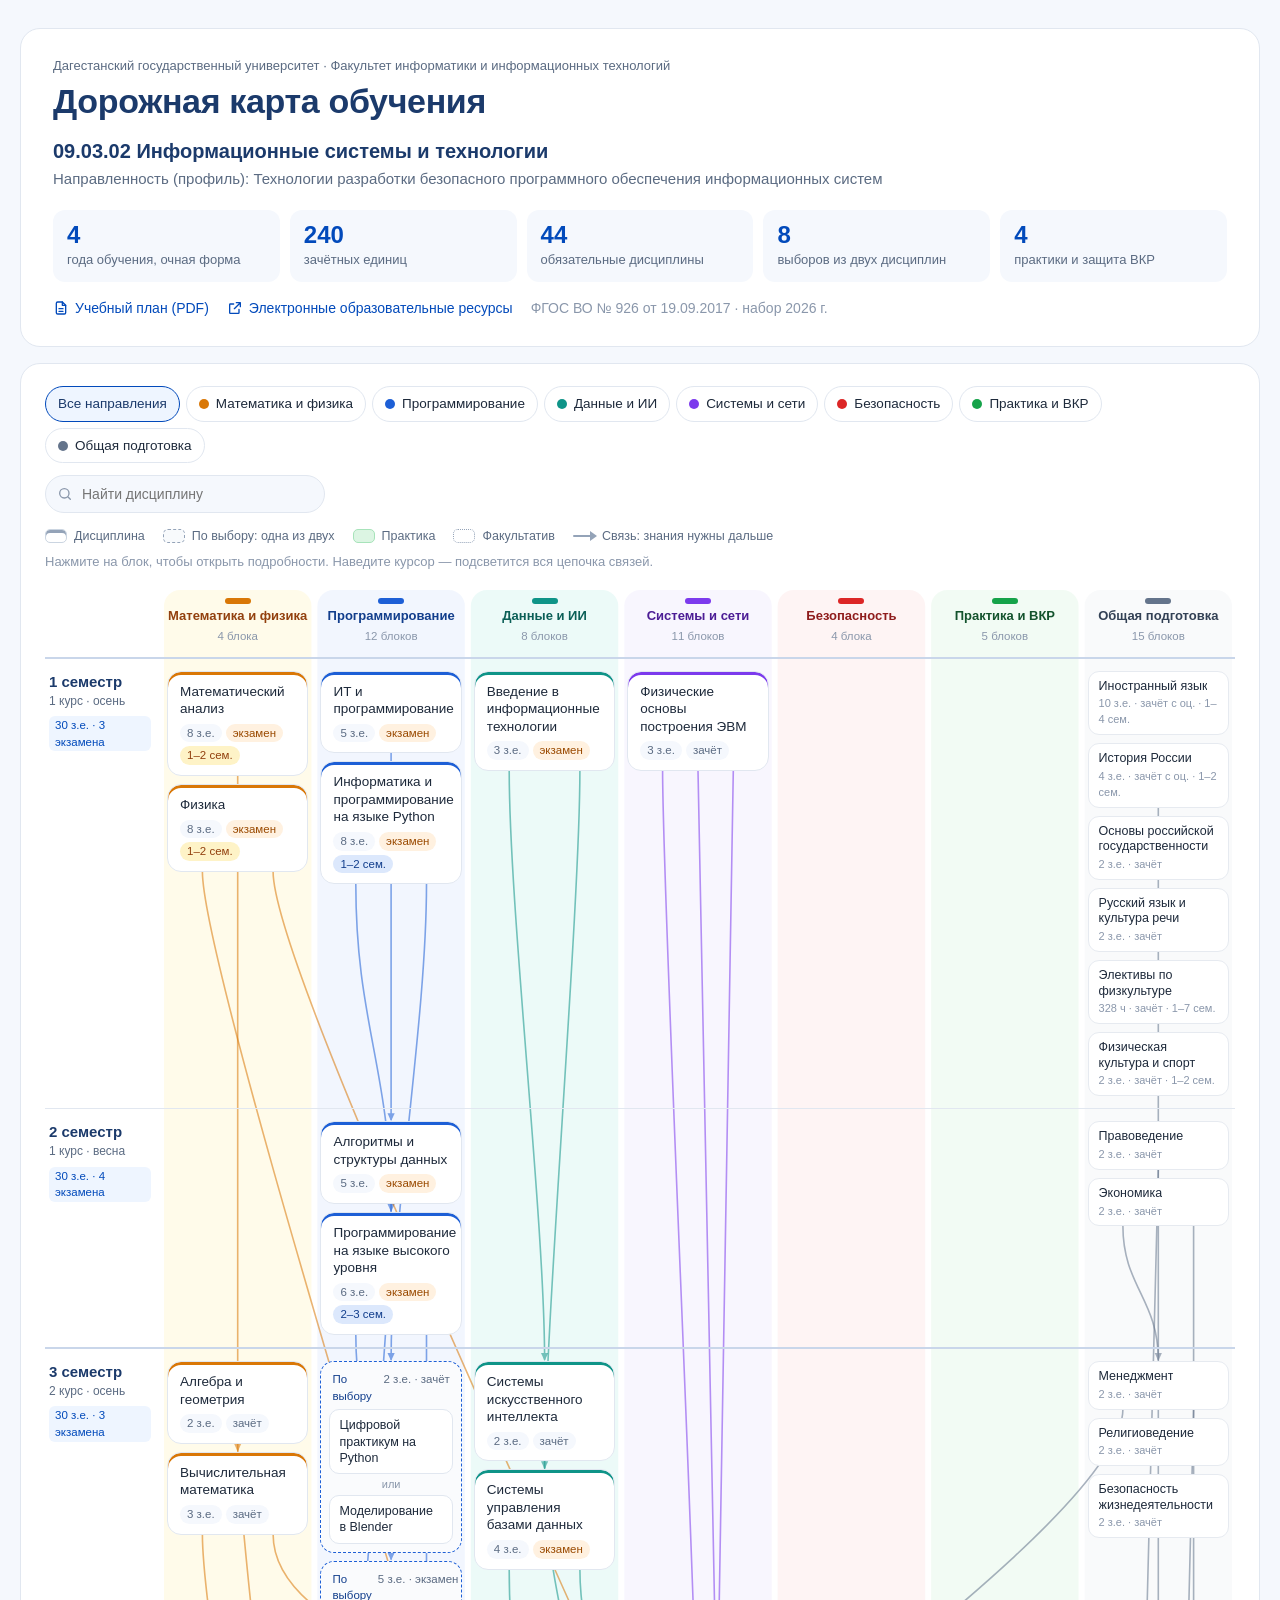
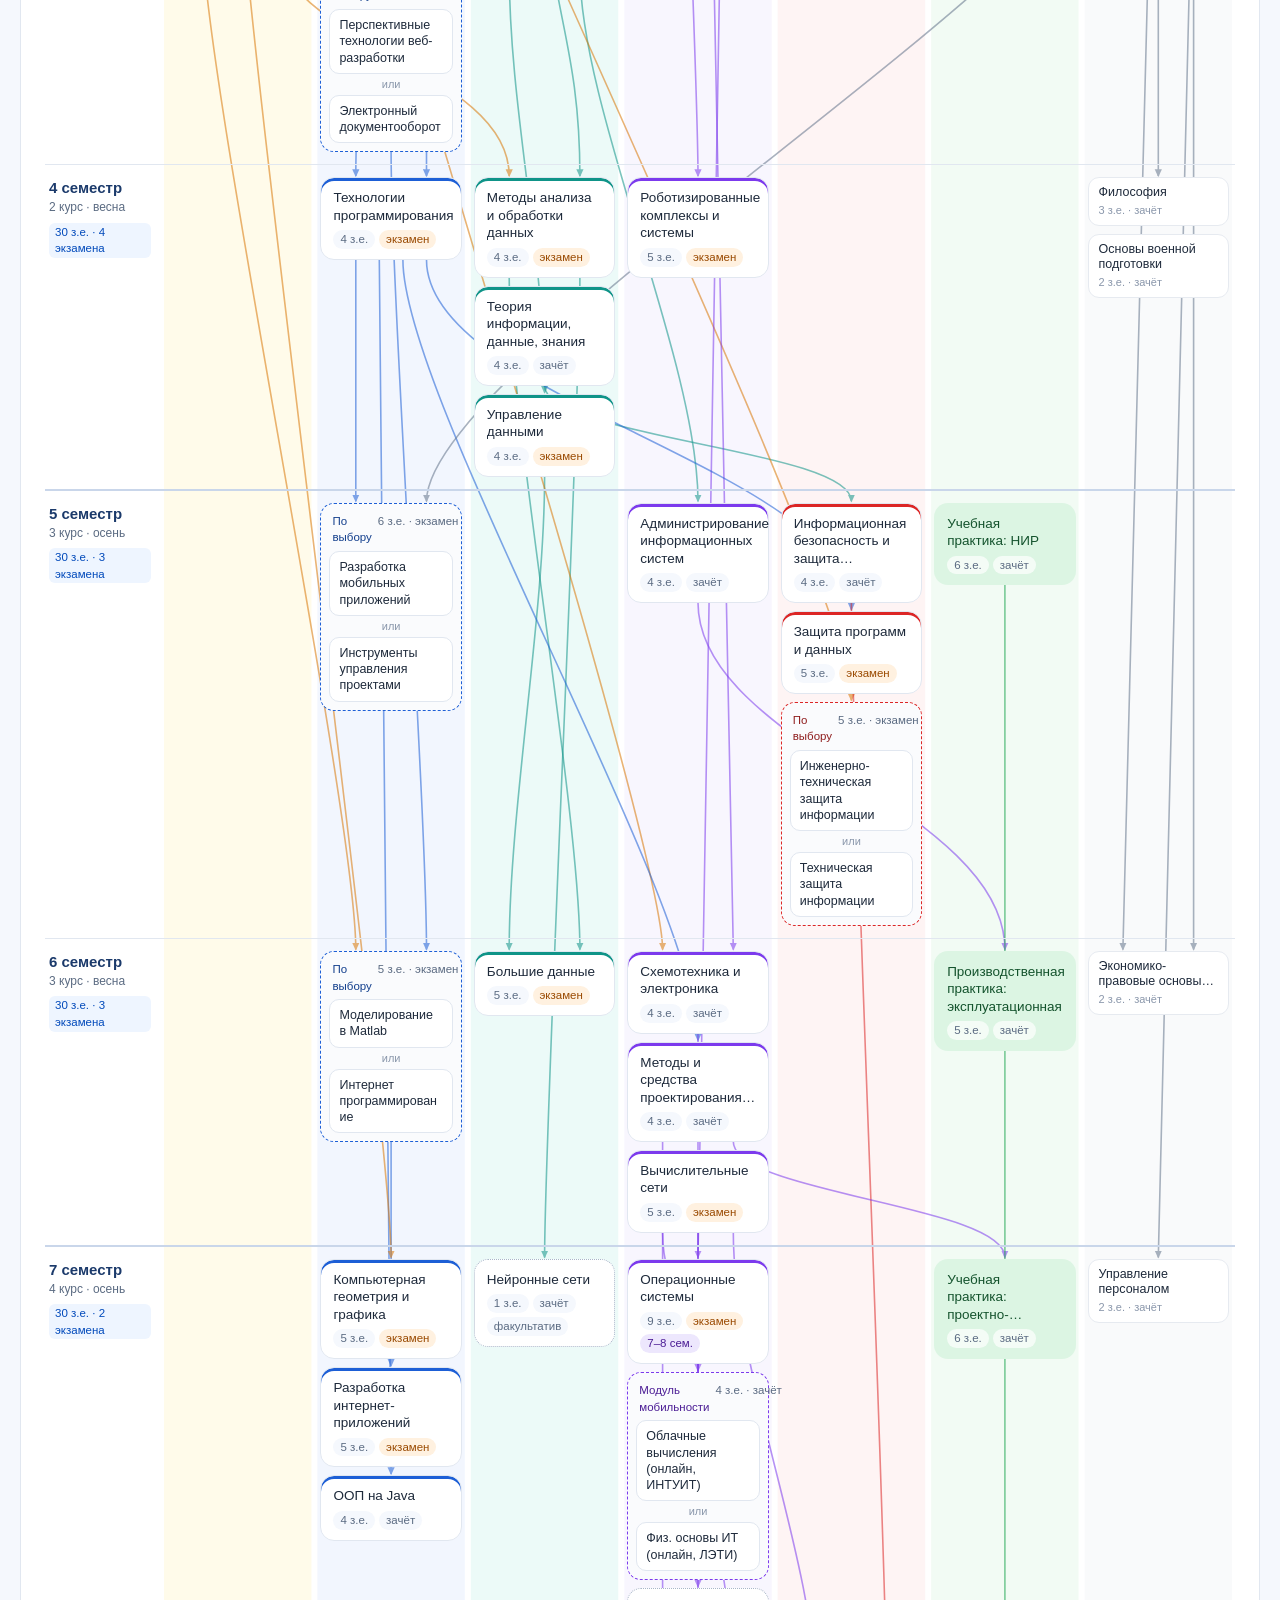
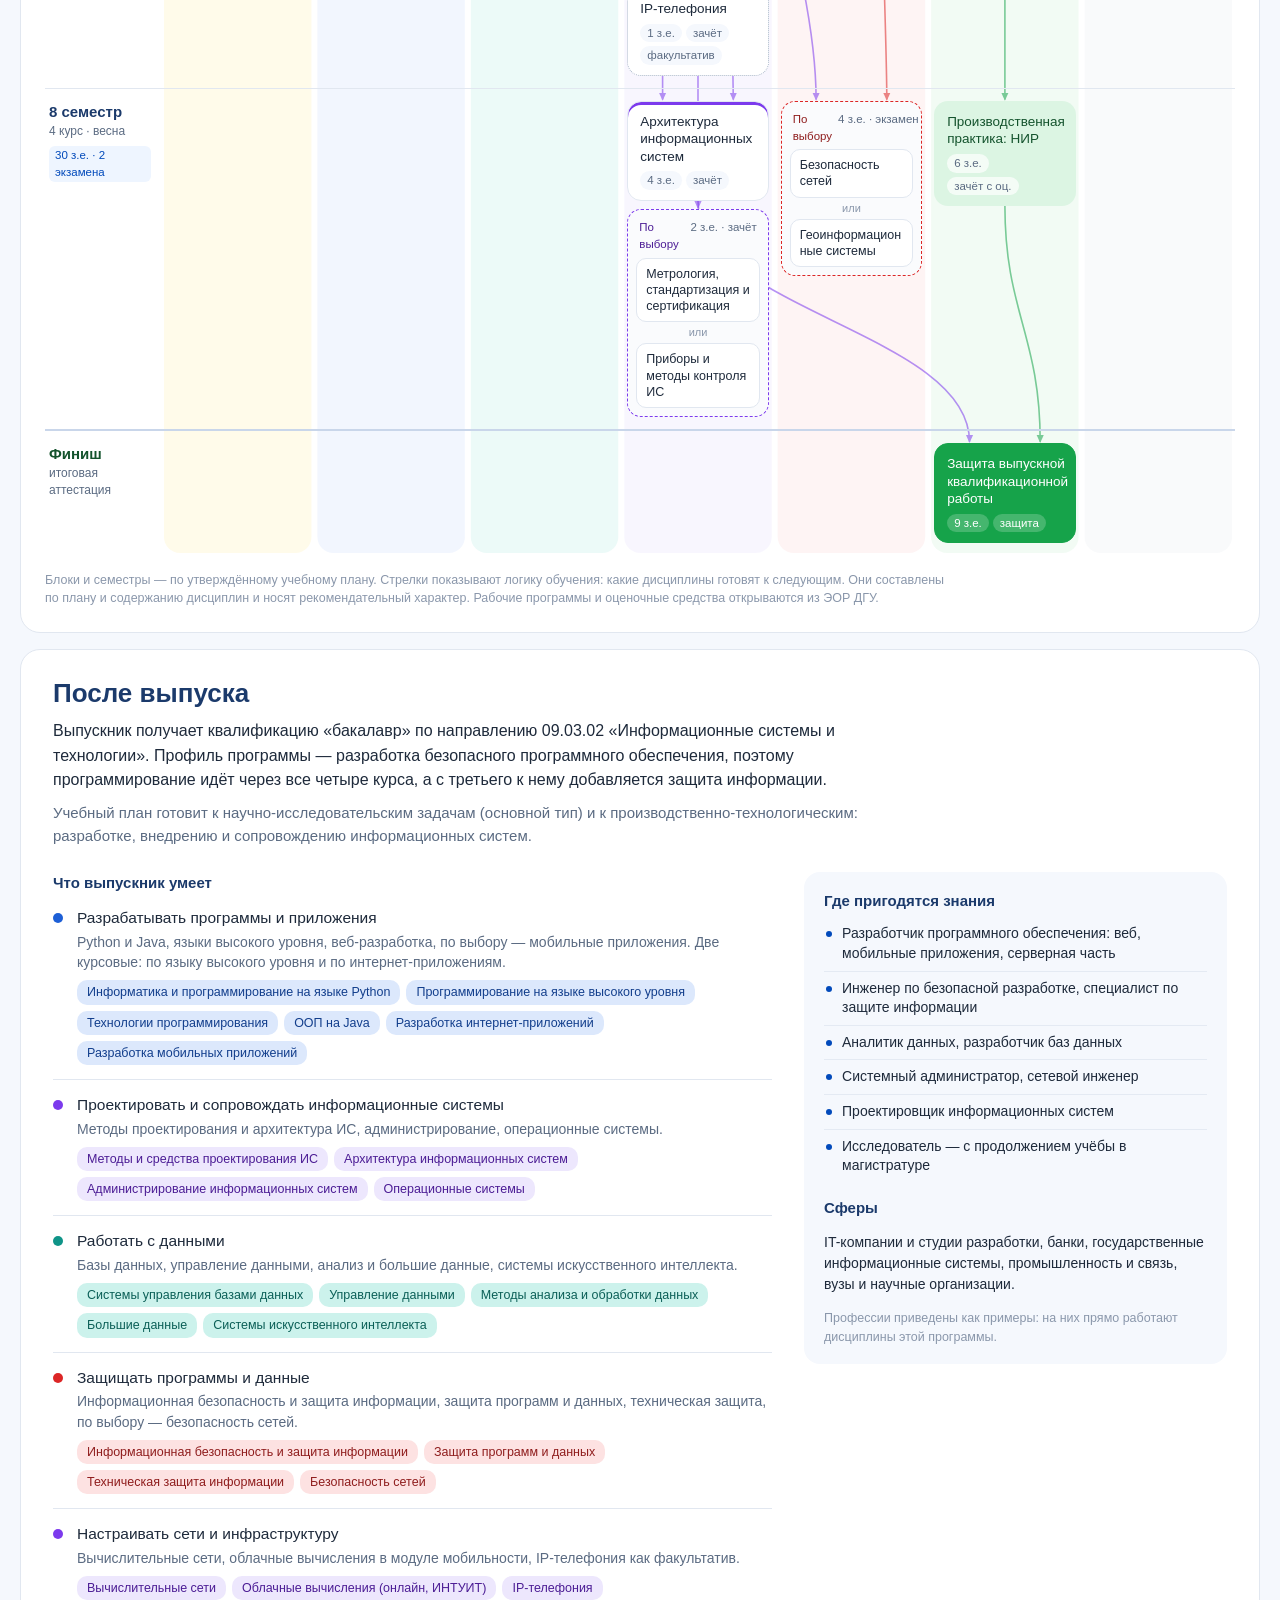
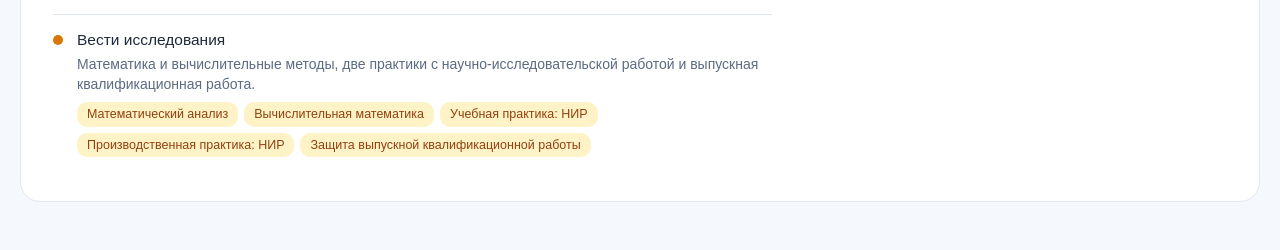
==== docs/index.html @ bb4c55fa "Блок «После выпуска»: умения выпускника, профессии и сферы - шесть умений с кликабельными дисциплина" ====
<!doctype html>
<html lang="ru">
<head>
<meta charset="utf-8">
<meta name="viewport" content="width=device-width, initial-scale=1">
<title>Дорожная карта: 09.03.02 Информационные системы и технологии — ДГУ</title>
<meta name="description" content="Интерактивная дорожная карта обучения: 09.03.02 Информационные системы и технологии, профиль «Технологии разработки безопасного программного обеспечения информационных систем».">
<script>
/* Geometria подключаем только на домене dgu.ru: шрифт отдаётся без CORS, на других сайтах — системный шрифт */
if (/(^|\.)dgu\.ru$/.test(location.hostname)) {
  var b = '/bitrix/templates/dgu/fonts/Geometria/Geometria-', f = function (n, w) {
    return "@font-face{font-family:'Geometria';src:url(" + b + n + ".woff2) format('woff2');font-weight:" + w + ";font-display:swap}";
  };
  document.write('<style>' + f('Regular', '300') + f('Medium', '400 500') + f('Bold', '600 700') + '</style>');
}
</script>
<style>html,body{margin:0;background:#F5F8FD}</style>
</head>
<body>
<style>
/* Дорожная карта ОП — ДГУ. Все стили изолированы внутри #dgu-roadmap. */
#dgu-roadmap {
  --rm-blue: #024ABB;
  --rm-blue-2: #0050CF;
  --rm-navy: #1B3A6B;
  --rm-ink: #1E2A3B;
  --rm-muted: #5B6B82;
  --rm-faint: #8A97AB;
  --rm-line: #E1E7F0;
  --rm-bg: #F5F8FD;
  --rm-sky: #EEF5FF;
  --rm-white: #FFFFFF;
  --rm-radius: 14px;
  --rm-label: 116px;
  --rm-lane-min: 138px;
  --rm-gap: 8px;
  font-family: Geometria, "Montserrat", Arial, "Helvetica Neue", sans-serif;
  font-size: 15px;
  font-weight: 300; /* на dgu.ru «Geometria Regular» подключена как вес 300 */
  line-height: 1.45;
  color: var(--rm-ink);
  max-width: 1320px;
  margin: 0 auto;
  padding: 28px 20px 48px;
  box-sizing: border-box;
  -webkit-font-smoothing: antialiased;
}
#dgu-roadmap *, #dgu-roadmap *::before, #dgu-roadmap *::after { box-sizing: border-box; }
#dgu-roadmap button { font: inherit; color: inherit; background: none; border: 0; padding: 0; margin: 0; cursor: pointer; text-align: left; }
#dgu-roadmap button:focus-visible, #dgu-roadmap a:focus-visible, #dgu-roadmap input:focus-visible {
  outline: 2px solid var(--rm-blue-2); outline-offset: 2px;
}
#dgu-roadmap a { color: var(--rm-blue); text-decoration: none; }
#dgu-roadmap h1, #dgu-roadmap h2, #dgu-roadmap h3, #dgu-roadmap p, #dgu-roadmap ul { margin: 0; padding: 0; }
#dgu-roadmap ul { list-style: none; }
#dgu-roadmap li::before, #dgu-roadmap li::marker { content: none; }

/* ---------- Шапка ---------- */
#dgu-roadmap .rm-head { background: var(--rm-white); border-radius: 20px; padding: 28px 32px; border: 1px solid var(--rm-line); }
#dgu-roadmap .rm-eyebrow { font-size: 13px; color: var(--rm-muted); }
#dgu-roadmap .rm-title { font-size: 34px; line-height: 1.15; font-weight: 600; color: var(--rm-navy); margin-top: 6px !important; letter-spacing: -0.01em; }
#dgu-roadmap .rm-switch { display: inline-flex; flex-wrap: wrap; gap: 4px; background: var(--rm-sky); padding: 4px; border-radius: 12px; margin-top: 18px; }
#dgu-roadmap .rm-switch button { padding: 9px 16px; border-radius: 9px; font-size: 14px; font-weight: 500; color: var(--rm-navy); white-space: nowrap; transition: background .15s, color .15s; }
#dgu-roadmap .rm-switch button:hover { background: rgba(2, 74, 187, .08); }
#dgu-roadmap .rm-switch button[aria-selected="true"] { background: var(--rm-blue); color: #fff; }
#dgu-roadmap .rm-switch button small { font-weight: 300; opacity: .8; margin-left: 4px; }
#dgu-roadmap .rm-program { margin-top: 16px; }
#dgu-roadmap .rm-program-name { font-size: 20px; font-weight: 600; color: var(--rm-navy); }
#dgu-roadmap .rm-program-profile { font-size: 15px; color: var(--rm-muted); margin-top: 2px; }
#dgu-roadmap .rm-stats { display: grid; grid-template-columns: repeat(auto-fit, minmax(118px, 1fr)); gap: 10px; margin-top: 20px !important; }
#dgu-roadmap .rm-stats li { background: var(--rm-bg); border-radius: 12px; padding: 12px 14px; }
#dgu-roadmap .rm-stats b { display: block; font-size: 24px; line-height: 1.1; font-weight: 600; color: var(--rm-blue); }
#dgu-roadmap .rm-stats span { font-size: 13px; color: var(--rm-muted); }
#dgu-roadmap .rm-links { display: flex; flex-wrap: wrap; gap: 8px 18px; margin-top: 16px; font-size: 14px; }
#dgu-roadmap .rm-links a { display: inline-flex; align-items: center; gap: 6px; }
#dgu-roadmap .rm-links a:hover { text-decoration: underline; }
#dgu-roadmap .rm-links svg { width: 16px; height: 16px; fill: none; stroke: currentColor; stroke-width: 2; stroke-linecap: round; stroke-linejoin: round; }

/* ---------- Панель и фильтры ---------- */
#dgu-roadmap .rm-panel { background: var(--rm-white); border-radius: 20px; padding: 22px 24px 24px; border: 1px solid var(--rm-line); margin-top: 16px; }
#dgu-roadmap .rm-toolbar { display: flex; flex-wrap: wrap; gap: 12px; align-items: center; justify-content: space-between; }
#dgu-roadmap .rm-tracks { display: flex; flex-wrap: wrap; gap: 6px; }
#dgu-roadmap .rm-chip { display: inline-flex; align-items: center; gap: 7px; padding: 7px 12px; border-radius: 999px; border: 1px solid var(--rm-line); font-size: 13.5px; color: var(--rm-ink); background: var(--rm-white); white-space: nowrap; transition: border-color .15s, background .15s; }
#dgu-roadmap .rm-chip:hover { border-color: #C5D1E3; }
#dgu-roadmap .rm-chip i { width: 10px; height: 10px; border-radius: 50%; background: var(--c, var(--rm-blue)); flex: none; }
#dgu-roadmap .rm-chip[aria-pressed="true"] { background: var(--t, var(--rm-sky)); border-color: var(--c, var(--rm-blue)); color: var(--d, var(--rm-navy)); font-weight: 500; }
#dgu-roadmap .rm-search { position: relative; display: flex; align-items: center; min-width: 220px; flex: 0 1 280px; }
#dgu-roadmap .rm-search svg { position: absolute; left: 12px; width: 16px; height: 16px; fill: none; stroke: var(--rm-faint); stroke-width: 2; stroke-linecap: round; }
#dgu-roadmap .rm-search input { width: 100%; height: 38px; border: 1px solid var(--rm-line); border-radius: 999px; padding: 0 14px 0 36px; font: inherit; font-size: 14px; color: var(--rm-ink); background: var(--rm-bg); }
#dgu-roadmap .rm-search input:focus { background: var(--rm-white); border-color: var(--rm-blue-2); outline: none; }
#dgu-roadmap .rm-legend { display: flex; flex-wrap: wrap; gap: 6px 18px; margin-top: 14px; font-size: 12.5px; color: var(--rm-muted); }
#dgu-roadmap .rm-legend span { display: inline-flex; align-items: center; gap: 7px; }
#dgu-roadmap .rm-lg { display: inline-block; width: 22px; height: 14px; border-radius: 5px; }
#dgu-roadmap .rm-lg--card { background: #fff; border: 1px solid #CBD5E1; box-shadow: inset 0 3px 0 #94A3B8; }
#dgu-roadmap .rm-lg--choice { background: #F8FAFC; border: 1.5px dashed #94A3B8; }
#dgu-roadmap .rm-lg--practice { background: #DCF5E3; border: 1px solid #A7E3BA; }
#dgu-roadmap .rm-lg--optional { background: #fff; border: 1.5px dotted #94A3B8; }
#dgu-roadmap .rm-lg--arrow { height: 2px; border-radius: 2px; background: #94A3B8; position: relative; }
#dgu-roadmap .rm-lg--arrow::after { content: ""; position: absolute; right: -2px; top: -4px; border: 5px solid transparent; border-left: 7px solid #94A3B8; border-right: 0; }
#dgu-roadmap .rm-hint { font-size: 13px; color: var(--rm-faint); margin-top: 8px !important; }
#dgu-roadmap .rm-focusbar { position: sticky; top: 12px; z-index: 6; box-shadow: 0 6px 20px rgba(27, 58, 107, .14); display: none; align-items: center; justify-content: space-between; gap: 12px; flex-wrap: wrap; margin-top: 12px; padding: 8px 8px 8px 14px; background: var(--rm-sky); border-radius: 12px; font-size: 13.5px; color: var(--rm-navy); }
#dgu-roadmap.rm--pinned .rm-focusbar { display: flex; }
#dgu-roadmap .rm-btn { display: inline-flex; align-items: center; gap: 8px; border-radius: 10px; padding: 9px 14px; font-size: 14px; font-weight: 500; transition: background .15s, color .15s, border-color .15s; }
#dgu-roadmap .rm-btn svg { width: 16px; height: 16px; fill: none; stroke: currentColor; stroke-width: 2; stroke-linecap: round; stroke-linejoin: round; }
#dgu-roadmap .rm-btn--primary { background: var(--rm-blue); color: #fff; }
#dgu-roadmap .rm-btn--primary:hover { background: #003B98; }
#dgu-roadmap .rm-btn--outline { border: 1.5px solid var(--rm-blue); color: var(--rm-blue); }
#dgu-roadmap .rm-btn--outline:hover { background: var(--rm-sky); }
#dgu-roadmap .rm-btn--ghost { color: var(--rm-blue); padding: 6px 12px; }
#dgu-roadmap .rm-btn--ghost:hover { background: rgba(2, 74, 187, .08); }

/* ---------- Дерево ---------- */
#dgu-roadmap .rm-scroll { margin-top: 16px; overflow-x: auto; -webkit-overflow-scrolling: touch; border-radius: 16px; }
#dgu-roadmap .rm-tree { position: relative; min-width: calc(var(--rm-label) + var(--rm-lanes, 7) * var(--rm-lane-min)); }
#dgu-roadmap .rm-edges { position: absolute; left: 0; top: 0; z-index: 0; overflow: visible; pointer-events: none; }
#dgu-roadmap .rm-grid { position: relative; z-index: 1; display: grid; grid-template-columns: var(--rm-label) repeat(var(--rm-lanes, 7), minmax(var(--rm-lane-min), 1fr)); }
#dgu-roadmap .rm-lanehead { padding: 10px 6px 12px; display: flex; flex-direction: column; align-items: center; gap: 4px; text-align: center; }
#dgu-roadmap .rm-lanehead b { font-size: 13px; font-weight: 600; color: var(--d); line-height: 1.2; }
#dgu-roadmap .rm-lanehead span { font-size: 11.5px; color: var(--rm-faint); }
#dgu-roadmap .rm-lanehead i { width: 26px; height: 6px; border-radius: 3px; background: var(--c); }
#dgu-roadmap .rm-corner { position: sticky; left: 0; z-index: 3; background: var(--rm-white); }
#dgu-roadmap .rm-rowlabel { position: sticky; left: 0; z-index: 3; background: var(--rm-white); padding: 14px 10px 14px 4px; border-top: 1px solid var(--rm-line); }
#dgu-roadmap .rm-rowlabel.rm-course { border-top: 2px solid #C9D6EA; }
#dgu-roadmap .rm-rowlabel b { display: block; font-size: 15px; font-weight: 600; color: var(--rm-navy); line-height: 1.2; }
#dgu-roadmap .rm-rowlabel span { display: block; font-size: 12px; color: var(--rm-muted); margin-top: 2px; }
#dgu-roadmap .rm-rowlabel em { display: inline-block; font-style: normal; font-size: 11.5px; color: var(--rm-blue); background: var(--rm-sky); border-radius: 6px; padding: 1px 6px; margin-top: 6px; }
#dgu-roadmap .rm-rowlabel--final b { color: #14532D; }
#dgu-roadmap .rm-cell { padding: 12px 6px; display: flex; flex-direction: column; gap: var(--rm-gap); border-top: 1px solid var(--rm-line); min-width: 0; }
#dgu-roadmap .rm-cell.rm-course { border-top: 2px solid #C9D6EA; }

#dgu-roadmap .rm-card { position: relative; display: flex; flex-direction: column; gap: 6px; width: 100%; background: var(--rm-white); border: 1px solid var(--rm-line); border-radius: var(--rm-radius); padding: 11px 12px 10px; box-shadow: inset 0 3px 0 var(--c); transition: transform .15s, box-shadow .15s, opacity .2s, border-color .15s; }
#dgu-roadmap button.rm-card:hover, #dgu-roadmap .rm-opt:hover { border-color: var(--c); box-shadow: inset 0 3px 0 var(--c), 0 6px 18px rgba(27, 58, 107, .12); transform: translateY(-1px); }
#dgu-roadmap .rm-card-name, #dgu-roadmap .rm-opt { -webkit-hyphens: auto; hyphens: auto; overflow-wrap: break-word; }
#dgu-roadmap .rm-card-name { font-size: 13.5px; line-height: 1.3; font-weight: 500; color: var(--rm-ink); display: -webkit-box; -webkit-line-clamp: 3; -webkit-box-orient: vertical; overflow: hidden; }
#dgu-roadmap .rm-card-meta { display: flex; flex-wrap: wrap; gap: 4px; font-size: 11.5px; color: var(--rm-muted); }
#dgu-roadmap .rm-pill { display: inline-block; padding: 1px 7px; border-radius: 999px; background: var(--rm-bg); white-space: nowrap; }
#dgu-roadmap .rm-pill--c { background: var(--t); color: var(--d); }
#dgu-roadmap .rm-pill--exam { background: #FFF1E0; color: #9A4A00; }
#dgu-roadmap .rm-card--practice { background: var(--t); border-color: transparent; box-shadow: none; }
#dgu-roadmap .rm-card--practice .rm-card-name { color: var(--d); }
#dgu-roadmap .rm-card--practice .rm-pill { background: rgba(255, 255, 255, .7); }
#dgu-roadmap .rm-card--gia { background: var(--c); border-color: var(--c); box-shadow: none; }
#dgu-roadmap .rm-card--gia .rm-card-name { color: #fff; }
#dgu-roadmap .rm-card--gia .rm-pill { background: rgba(255, 255, 255, .2); color: #fff; }
#dgu-roadmap button.rm-card--gia:hover { box-shadow: 0 6px 18px rgba(20, 83, 45, .25); }
#dgu-roadmap .rm-card--optional { border: 1.5px dotted #A9B6C9; box-shadow: none; }
#dgu-roadmap .rm-card--compact { padding: 7px 10px 6px; gap: 2px; border-radius: 11px; box-shadow: none; border-color: #E6EAF0; }
#dgu-roadmap .rm-card--compact .rm-card-name { font-size: 12.5px; font-weight: 300; line-height: 1.25; -webkit-line-clamp: 2; }
#dgu-roadmap .rm-card--compact .rm-card-meta { font-size: 11px; color: var(--rm-faint); display: block; }
#dgu-roadmap .rm-card--choice { background: #FAFBFD; border: 1.5px dashed var(--c); box-shadow: none; padding: 9px 8px 8px; gap: 5px; }
#dgu-roadmap .rm-choice-head { display: flex; justify-content: space-between; gap: 6px; font-size: 11.5px; color: var(--d); font-weight: 500; padding: 0 3px; }
#dgu-roadmap .rm-choice-head span { color: var(--rm-muted); font-weight: 300; white-space: nowrap; }
#dgu-roadmap .rm-opt { display: block; width: 100%; background: var(--rm-white); border: 1px solid var(--rm-line); border-radius: 10px; padding: 7px 9px; font-size: 12.5px; line-height: 1.3; color: var(--rm-ink); transition: border-color .15s, box-shadow .15s, transform .15s; }
#dgu-roadmap .rm-or { font-size: 11px; color: var(--rm-faint); text-align: center; line-height: 1; }

/* Подсветка и фильтры */
#dgu-roadmap .rm-edge { fill: none; stroke-width: 1.6; opacity: .55; transition: opacity .2s, stroke-width .2s; }
#dgu-roadmap .rm-dim .rm-card, #dgu-roadmap .rm-dim .rm-card--choice { opacity: .22; }
#dgu-roadmap .rm-dim .rm-card.is-on { opacity: 1; }
#dgu-roadmap .rm-dim .rm-edge { opacity: .06; }
#dgu-roadmap .rm-dim .rm-edge.is-on { opacity: 1; stroke-width: 2.4; }
#dgu-roadmap .rm-card.is-self { border-color: var(--c); box-shadow: 0 0 0 3px var(--t), inset 0 3px 0 var(--c); }
#dgu-roadmap .rm-card.is-match { border-color: var(--rm-blue-2); box-shadow: 0 0 0 3px #CFE0FF; }

/* ---------- Модальное окно ---------- */
#dgu-roadmap .rm-modal { position: fixed; inset: 0; z-index: 10000; display: none; align-items: center; justify-content: center; padding: 24px; }
#dgu-roadmap .rm-modal.is-open { display: flex; }
#dgu-roadmap .rm-modal-backdrop { position: absolute; inset: 0; background: rgba(16, 32, 64, .45); animation: rm-fade .18s ease-out; }
#dgu-roadmap .rm-modal-panel { position: relative; width: 100%; max-width: 640px; max-height: calc(100vh - 48px); overflow-y: auto; background: var(--rm-white); border-radius: 20px; box-shadow: 0 24px 64px rgba(16, 32, 64, .28); animation: rm-pop .2s ease-out; outline: none; }
@keyframes rm-fade { from { opacity: 0; } }
@keyframes rm-pop { from { opacity: 0; transform: translateY(12px) scale(.98); } }
#dgu-roadmap .rm-m-top { height: 8px; background: var(--c); border-radius: 20px 20px 0 0; }
#dgu-roadmap .rm-m-body { padding: 20px 26px 26px; }
#dgu-roadmap .rm-m-row { display: flex; align-items: flex-start; justify-content: space-between; gap: 12px; }
#dgu-roadmap .rm-m-tags { display: flex; flex-wrap: wrap; gap: 6px; }
#dgu-roadmap .rm-tag { display: inline-flex; align-items: center; gap: 6px; font-size: 12px; padding: 3px 10px; border-radius: 999px; background: var(--rm-bg); color: var(--rm-muted); }
#dgu-roadmap .rm-tag--c { background: var(--t); color: var(--d); font-weight: 500; }
#dgu-roadmap .rm-tag--c i { width: 8px; height: 8px; border-radius: 50%; background: var(--c); }
#dgu-roadmap .rm-close { flex: none; width: 36px; height: 36px; border-radius: 50%; display: grid; place-items: center; color: var(--rm-muted); margin: -4px -8px 0 0 !important; }
#dgu-roadmap .rm-close:hover { background: var(--rm-bg); color: var(--rm-ink); }
#dgu-roadmap .rm-close svg { width: 18px; height: 18px; fill: none; stroke: currentColor; stroke-width: 2.2; stroke-linecap: round; }
#dgu-roadmap .rm-m-code { font-size: 12.5px; color: var(--rm-faint); margin-top: 14px; }
#dgu-roadmap .rm-m-title { font-size: 23px; line-height: 1.25; font-weight: 600; color: var(--rm-navy); margin-top: 4px !important; }
#dgu-roadmap .rm-facts { display: grid; grid-template-columns: repeat(3, minmax(0, 1fr)); gap: 8px; margin-top: 18px; }
#dgu-roadmap .rm-fact { background: var(--rm-bg); border-radius: 12px; padding: 10px 12px; }
#dgu-roadmap .rm-fact span { display: block; font-size: 12px; color: var(--rm-muted); }
#dgu-roadmap .rm-fact b { display: block; font-size: 15px; font-weight: 600; color: var(--rm-ink); margin-top: 2px; line-height: 1.3; }
#dgu-roadmap .rm-sec { margin-top: 20px; }
#dgu-roadmap .rm-sec-title { font-size: 13px; font-weight: 600; color: var(--rm-muted); margin-bottom: 8px; }
#dgu-roadmap .rm-bar { display: flex; height: 12px; border-radius: 6px; overflow: hidden; background: var(--rm-bg); gap: 2px; }
#dgu-roadmap .rm-bar i { display: block; height: 100%; }
#dgu-roadmap .rm-bar-legend { display: flex; flex-wrap: wrap; gap: 4px 14px; margin-top: 8px; font-size: 12.5px; color: var(--rm-muted); }
#dgu-roadmap .rm-bar-legend span { display: inline-flex; align-items: center; gap: 6px; }
#dgu-roadmap .rm-bar-legend i { width: 9px; height: 9px; border-radius: 3px; }
#dgu-roadmap .rm-bar-legend b { color: var(--rm-ink); font-weight: 600; }
#dgu-roadmap .rm-sems { display: grid; gap: 6px; }
#dgu-roadmap .rm-semrow { display: grid; grid-template-columns: 92px 1fr auto; gap: 10px; align-items: center; font-size: 13.5px; padding: 8px 12px; border-radius: 10px; background: var(--rm-bg); }
#dgu-roadmap .rm-semrow b { font-weight: 600; color: var(--rm-navy); }
#dgu-roadmap .rm-semrow span { color: var(--rm-muted); font-size: 12.5px; }
#dgu-roadmap .rm-semrow em { font-style: normal; font-size: 12px; color: var(--rm-ink); white-space: nowrap; }
#dgu-roadmap .rm-choicebox { background: var(--rm-sky); border-radius: 12px; padding: 12px 14px; font-size: 13.5px; color: var(--rm-navy); }
#dgu-roadmap .rm-choicebox button { color: var(--rm-blue); font-weight: 500; text-decoration: underline; text-underline-offset: 3px; }
#dgu-roadmap .rm-rel { display: grid; grid-template-columns: 1fr 1fr; gap: 14px; }
#dgu-roadmap .rm-rel-list { display: flex; flex-direction: column; gap: 6px; }
#dgu-roadmap .rm-rel-item { display: flex; align-items: center; gap: 8px; padding: 8px 10px; border-radius: 10px; border: 1px solid var(--rm-line); font-size: 13px; line-height: 1.25; }
#dgu-roadmap .rm-rel-item:hover { border-color: var(--c); background: var(--t); }
#dgu-roadmap .rm-rel-item i { width: 8px; height: 8px; border-radius: 50%; background: var(--c); flex: none; }
#dgu-roadmap .rm-rel-item small { color: var(--rm-faint); margin-left: auto; white-space: nowrap; font-size: 11.5px; }
#dgu-roadmap .rm-rel-empty { font-size: 13px; color: var(--rm-faint); }
#dgu-roadmap .rm-docs { display: flex; flex-wrap: wrap; gap: 8px; }
#dgu-roadmap .rm-docs-empty { font-size: 13px; color: var(--rm-muted); background: var(--rm-bg); border-radius: 10px; padding: 10px 12px; }
#dgu-roadmap .rm-m-foot { font-size: 12px; color: var(--rm-faint); margin-top: 18px !important; }
#dgu-roadmap .rm-note { font-size: 12.5px; color: var(--rm-faint); margin-top: 16px !important; max-width: 900px; }

/* ---------- Адаптив ---------- */
@media (max-width: 1100px) {
  #dgu-roadmap { --rm-label: 96px; --rm-lane-min: 132px; }
}
@media (max-width: 760px) {
  #dgu-roadmap { --rm-label: 66px; --rm-lane-min: 150px; padding: 16px 12px 32px; font-size: 14px; }
  #dgu-roadmap .rm-head { padding: 20px 18px; border-radius: 16px; }
  #dgu-roadmap .rm-title { font-size: 26px; }
  #dgu-roadmap .rm-switch { display: flex; }
  #dgu-roadmap .rm-switch button { flex: 1 1 auto; text-align: center; padding: 9px 10px; }
  #dgu-roadmap .rm-panel { padding: 16px 12px 18px; border-radius: 16px; }
  #dgu-roadmap .rm-tracks { flex-wrap: nowrap; overflow-x: auto; margin: 0 -12px; padding: 0 12px 4px; scrollbar-width: none; }
  #dgu-roadmap .rm-tracks::-webkit-scrollbar { display: none; }
  #dgu-roadmap .rm-search { flex: 1 1 100%; }
  #dgu-roadmap .rm-legend { gap: 6px 12px; }
  #dgu-roadmap .rm-rowlabel { padding: 12px 6px 12px 2px; }
  #dgu-roadmap .rm-rowlabel b { font-size: 13px; }
  #dgu-roadmap .rm-rowlabel span { font-size: 11px; }
  #dgu-roadmap .rm-rowlabel em { display: none; }
  #dgu-roadmap .rm-modal { padding: 0; align-items: flex-end; }
  #dgu-roadmap .rm-modal-panel { max-width: none; max-height: 92vh; border-radius: 20px 20px 0 0; animation: rm-sheet .22s ease-out; }
  @keyframes rm-sheet { from { transform: translateY(40px); opacity: .4; } }
  #dgu-roadmap .rm-m-body { padding: 16px 18px 24px; }
  #dgu-roadmap .rm-m-title { font-size: 20px; }
  #dgu-roadmap .rm-facts { grid-template-columns: 1fr 1fr; }
  #dgu-roadmap .rm-facts .rm-fact:last-child { grid-column: 1 / -1; }
  #dgu-roadmap .rm-rel { grid-template-columns: 1fr; }
  #dgu-roadmap .rm-semrow { grid-template-columns: 80px 1fr; }
  #dgu-roadmap .rm-semrow em { grid-column: 2; }
  #dgu-roadmap .rm-docs .rm-btn { flex: 1 1 100%; justify-content: center; }
}
@media (prefers-reduced-motion: reduce) {
  #dgu-roadmap * { animation: none !important; transition: none !important; }
}

/* ---------- После выпуска ---------- */
#dgu-roadmap .rm-out { background: var(--rm-white); border-radius: 20px; padding: 28px 32px 30px; border: 1px solid var(--rm-line); margin-top: 16px; }
#dgu-roadmap .rm-out-head { max-width: 860px; }
#dgu-roadmap .rm-out-head h2 { font-size: 26px; line-height: 1.2; font-weight: 600; color: var(--rm-navy); margin-bottom: 10px; }
#dgu-roadmap .rm-out-head p { font-size: 16px; line-height: 1.55; color: var(--rm-ink); }
#dgu-roadmap .rm-out-head p + p { margin-top: 8px; color: var(--rm-muted); font-size: 15px; }
#dgu-roadmap .rm-out-grid { display: grid; grid-template-columns: minmax(0, 1.7fr) minmax(0, 1fr); gap: 32px; margin-top: 24px; }
#dgu-roadmap .rm-out h3 { font-size: 15px; font-weight: 600; color: var(--rm-navy); margin-bottom: 6px; }
#dgu-roadmap .rm-out-skills li { display: grid; grid-template-columns: 12px 1fr; gap: 12px; padding: 14px 0; border-top: 1px solid var(--rm-line); }
#dgu-roadmap .rm-out-skills li:first-child { border-top: 0; padding-top: 8px; }
#dgu-roadmap .rm-out-skills li > i { width: 10px; height: 10px; border-radius: 50%; background: var(--c); margin-top: 6px; }
#dgu-roadmap .rm-out-skills b { display: block; font-size: 15.5px; font-weight: 500; color: var(--rm-ink); }
#dgu-roadmap .rm-out-skills p { font-size: 14px; color: var(--rm-muted); margin-top: 2px; }
#dgu-roadmap .rm-out-chips { display: flex; flex-wrap: wrap; gap: 6px; margin-top: 8px; }
#dgu-roadmap .rm-out-chip { font-size: 12.5px; line-height: 1.3; padding: 4px 10px; border-radius: 10px; background: var(--t); color: var(--d); transition: box-shadow .15s; }
#dgu-roadmap .rm-out-chip:hover { box-shadow: 0 0 0 1.5px var(--c); }
#dgu-roadmap .rm-out-side { background: var(--rm-bg); border-radius: 16px; padding: 18px 20px; align-self: start; position: sticky; top: 16px; }
#dgu-roadmap .rm-out-roles li { position: relative; padding: 7px 0 7px 18px; font-size: 14px; line-height: 1.4; border-top: 1px solid #E4EAF3; }
#dgu-roadmap .rm-out-roles li:first-child { border-top: 0; }
#dgu-roadmap .rm-out-roles li::before { content: ""; position: absolute; left: 2px; top: 14px; width: 6px; height: 6px; border-radius: 50%; background: var(--rm-blue); }
#dgu-roadmap .rm-out-side h3 + .rm-out-spheres, #dgu-roadmap .rm-out-side .rm-out-roles + h3 { margin-top: 14px; }
#dgu-roadmap .rm-out-spheres { font-size: 14px; line-height: 1.5; }
#dgu-roadmap .rm-out-note { font-size: 12.5px; color: var(--rm-faint); margin-top: 14px !important; }
@media (max-width: 900px) {
  #dgu-roadmap .rm-out-grid { grid-template-columns: 1fr; gap: 20px; }
  #dgu-roadmap .rm-out-side { position: static; }
}
@media (max-width: 760px) {
  #dgu-roadmap .rm-out { padding: 20px 16px 22px; border-radius: 16px; }
  #dgu-roadmap .rm-out-head h2 { font-size: 22px; }
  #dgu-roadmap .rm-out-head p { font-size: 15px; }
}

</style>
<div id="dgu-roadmap" class="rm" lang="ru">
  <header class="rm-head">
    <div class="rm-eyebrow">Дагестанский государственный университет · <span data-rm="faculty"></span></div>
    <h1 class="rm-title">Дорожная карта обучения</h1>
    <div class="rm-switch" role="tablist" aria-label="Направление подготовки"></div>
    <div class="rm-program">
      <div class="rm-program-name" data-rm="name"></div>
      <div class="rm-program-profile" data-rm="profile"></div>
    </div>
    <ul class="rm-stats" data-rm="stats"></ul>
    <div class="rm-links" data-rm="links"></div>
  </header>

  <section class="rm-panel">
    <div class="rm-toolbar">
      <div class="rm-tracks" role="group" aria-label="Показать направление" data-rm="tracks"></div>
      <label class="rm-search">
        <svg viewBox="0 0 24 24" aria-hidden="true"><circle cx="11" cy="11" r="7"/><path d="m20 20-3.5-3.5"/></svg>
        <input type="search" placeholder="Найти дисциплину" aria-label="Найти дисциплину" data-rm="search">
      </label>
    </div>
    <div class="rm-legend" aria-hidden="true">
      <span><i class="rm-lg rm-lg--card"></i>Дисциплина</span>
      <span><i class="rm-lg rm-lg--choice"></i>По выбору: одна из двух</span>
      <span><i class="rm-lg rm-lg--practice"></i>Практика</span>
      <span><i class="rm-lg rm-lg--optional"></i>Факультатив</span>
      <span><i class="rm-lg rm-lg--arrow"></i>Связь: знания нужны дальше</span>
    </div>
    <p class="rm-hint" data-rm="hint">Нажмите на блок, чтобы открыть подробности. Наведите курсор — подсветится вся цепочка связей.</p>
    <div class="rm-focusbar" data-rm="focusbar">
      <span>Показана цепочка: <b data-rm="focusname"></b></span>
      <button type="button" class="rm-btn rm-btn--ghost" data-rm="unfocus">Показать всё</button>
    </div>

    <div class="rm-scroll" data-rm="scroll">
      <div class="rm-tree" data-rm="tree">
        <svg class="rm-edges" data-rm="edges" aria-hidden="true"></svg>
        <div class="rm-grid" data-rm="grid"></div>
      </div>
    </div>

    <p class="rm-note">Блоки и семестры — по утверждённому учебному плану. Стрелки показывают логику обучения: какие дисциплины готовят к следующим. Они составлены по плану и содержанию дисциплин и носят рекомендательный характер. Рабочие программы и оценочные средства открываются из ЭОР ДГУ.</p>
  </section>

  <section class="rm-out" data-rm="outcomes" aria-labelledby="rm-out-title"></section>

  <div class="rm-modal" data-rm="modal" aria-hidden="true">
    <div class="rm-modal-backdrop" data-rm="close"></div>
    <div class="rm-modal-panel" role="dialog" aria-modal="true" aria-labelledby="rm-modal-title" tabindex="-1" data-rm="panel"></div>
  </div>
</div>

<script>
window.DGU_ROADMAP_DATA={"programs":[{"id":"isit","meta":{"code":"09.03.02","short":"ИСИТ","title":"Информационные системы и технологии","profile":"Технологии разработки безопасного программного обеспечения информационных систем","faculty":"Факультет информатики и информационных технологий","level":"Бакалавриат","qualification":"Бакалавр","form":"Очная","years":4,"startYear":2026,"fgos":"ФГОС ВО № 926 от 19.09.2017","approved":"Учёный совет ДГУ, протокол № 5 от 29.01.2026","taskTypes":["научно-исследовательский (основной)","производственно-технологический"],"planUrl":"https://dgu.ru/files-oop/10062026_104111_Ucheb_plan_Napr_09_03_02_ISIT_TRBPOIS_Ochn_2026.pdf","eorUrl":"https://oop.dgu.ru/sved/eor.html?profileId=16456"},"tracks":[{"id":"math","name":"Математика и физика"},{"id":"prog","name":"Программирование"},{"id":"data","name":"Данные и ИИ"},{"id":"sys","name":"Системы и сети"},{"id":"sec","name":"Безопасность"},{"id":"prac","name":"Практика и ВКР"},{"id":"gen","name":"Общая подготовка"}],"nodes":[{"code":"Б1.О.01.01","name":"Философия","short":"Философия","kind":"core","part":"Обязательная часть","counted":true,"sems":[4],"ze":3,"hours":108,"hoursBy":{"lec":28,"lab":0,"pr":30,"self":50,"control":0},"perSem":[{"sem":4,"ze":3,"forms":["Зачёт"],"lec":28,"lab":null,"pr":30,"self":50,"control":null}],"forms":["Зачёт"],"rpd":"https://oop.dgu.ru/sved/files-oop/30062026_031922_20263006fiit65-1.pdf","fos":"https://oop.dgu.ru/sved/files-oop/30062026_041622_FOS_20260630fiit65-1.pdf","module":"Общеобразовательный модуль","track":"gen","start":4},{"code":"Б1.О.01.02","name":"История России","short":"История России","kind":"core","part":"Обязательная часть","counted":true,"sems":[1,2],"ze":4,"hours":144,"hoursBy":{"lec":58,"lab":0,"pr":58,"self":28,"control":0},"perSem":[{"sem":1,"ze":2,"forms":["Зачёт"],"lec":30,"lab":null,"pr":30,"self":12,"control":null},{"sem":2,"ze":2,"forms":["Зачёт с оценкой"],"lec":28,"lab":null,"pr":28,"self":16,"control":null}],"forms":["Зачёт","Зачёт с оценкой"],"rpd":"https://oop.dgu.ru/sved/files-oop/06072026_005310_20260607fiit65-3.pdf","fos":"https://oop.dgu.ru/sved/files-oop/06072026_525710_FOS_20260607fiit65-3.pdf","module":"Общеобразовательный модуль","track":"gen","start":1},{"code":"Б1.О.01.03","name":"Правоведение","short":"Правоведение","kind":"core","part":"Обязательная часть","counted":true,"sems":[2],"ze":2,"hours":72,"hoursBy":{"lec":16,"lab":0,"pr":14,"self":42,"control":0},"perSem":[{"sem":2,"ze":2,"forms":["Зачёт"],"lec":16,"lab":null,"pr":14,"self":42,"control":null}],"forms":["Зачёт"],"rpd":"https://oop.dgu.ru/sved/files-oop/27102026_324711_20261027fiit65-1.pdf","fos":"https://oop.dgu.ru/sved/files-oop/27102026_493611_FOS20261027fiit65-1.pdf","module":"Общеобразовательный модуль","track":"gen","start":2},{"code":"Б1.О.01.04","name":"Менеджмент","short":"Менеджмент","kind":"core","part":"Обязательная часть","counted":true,"sems":[3],"ze":2,"hours":72,"hoursBy":{"lec":16,"lab":0,"pr":14,"self":42,"control":0},"perSem":[{"sem":3,"ze":2,"forms":["Зачёт"],"lec":16,"lab":null,"pr":14,"self":42,"control":null}],"forms":["Зачёт"],"rpd":"https://oop.dgu.ru/sved/files-oop/15072026_243717_20261507fiit65-2.pdf","fos":"https://oop.dgu.ru/sved/files-oop/15072026_493717_FOS_20261507fiit65-2.pdf","module":"Общеобразовательный модуль","track":"gen","start":3},{"code":"Б1.О.01.05","name":"Управление персоналом","short":"Управление персоналом","kind":"core","part":"Обязательная часть","counted":true,"sems":[7],"ze":2,"hours":72,"hoursBy":{"lec":16,"lab":0,"pr":14,"self":42,"control":0},"perSem":[{"sem":7,"ze":2,"forms":["Зачёт"],"lec":16,"lab":null,"pr":14,"self":42,"control":null}],"forms":["Зачёт"],"rpd":"https://oop.dgu.ru/sved/files-oop/30062026_534022_20263006fiit65-3.pdf","fos":"https://oop.dgu.ru/sved/files-oop/30062026_473822_FOS_20263006fiit65-3.pdf","module":"Общеобразовательный модуль","track":"gen","start":7},{"code":"Б1.О.01.06","name":"Религиоведение","short":"Религиоведение","kind":"core","part":"Обязательная часть","counted":true,"sems":[3],"ze":2,"hours":72,"hoursBy":{"lec":16,"lab":0,"pr":14,"self":42,"control":0},"perSem":[{"sem":3,"ze":2,"forms":["Зачёт"],"lec":16,"lab":null,"pr":14,"self":42,"control":null}],"forms":["Зачёт"],"rpd":"https://oop.dgu.ru/sved/files-oop/27082026_464014_15102025_105914_20251015fiit65-3.docx","fos":"https://oop.dgu.ru/sved/files-oop/22072026_581911_FOS_20262207fiit65-2.pdf","module":"Общеобразовательный модуль","track":"gen","start":3},{"code":"Б1.О.01.07","name":"Экономика","short":"Экономика","kind":"core","part":"Обязательная часть","counted":true,"sems":[2],"ze":2,"hours":72,"hoursBy":{"lec":16,"lab":0,"pr":16,"self":40,"control":0},"perSem":[{"sem":2,"ze":2,"forms":["Зачёт"],"lec":16,"lab":null,"pr":16,"self":40,"control":null}],"forms":["Зачёт"],"rpd":"https://oop.dgu.ru/sved/files-oop/06072026_400311_20260607fiit65-6.pdf","fos":"https://oop.dgu.ru/sved/files-oop/06072026_220511_FOS_20260607fiit65-5.pdf","module":"Общеобразовательный модуль","track":"gen","start":2},{"code":"Б1.О.01.08","name":"Основы российской государственности","short":"Основы российской государственности","kind":"core","part":"Обязательная часть","counted":true,"sems":[1],"ze":2,"hours":72,"hoursBy":{"lec":16,"lab":0,"pr":16,"self":40,"control":0},"perSem":[{"sem":1,"ze":2,"forms":["Зачёт"],"lec":16,"lab":null,"pr":16,"self":40,"control":null}],"forms":["Зачёт"],"rpd":"https://oop.dgu.ru/sved/files-oop/06072026_273510_20260607fiit65-2.pdf","fos":"https://oop.dgu.ru/sved/files-oop/06072026_334110_FOS_20260607fiit65-1.pdf","module":"Общеобразовательный модуль","track":"gen","start":1},{"code":"Б1.О.02.01","name":"Основы военной подготовки","short":"Основы военной подготовки","kind":"core","part":"Обязательная часть","counted":true,"sems":[4],"ze":2,"hours":72,"hoursBy":{"lec":28,"lab":0,"pr":28,"self":16,"control":0},"perSem":[{"sem":4,"ze":2,"forms":["Зачёт"],"lec":28,"lab":null,"pr":28,"self":16,"control":null}],"forms":["Зачёт"],"rpd":"https://oop.dgu.ru/sved/files-oop/08072026_484211_RP_OSN.docx","fos":"https://oop.dgu.ru/sved/files-oop/08072026_264311_FOS_Osn.docx","module":"Модуль: Безопасность жизнедеятельности","track":"gen","start":4},{"code":"Б1.О.02.02","name":"Безопасность жизнедеятельности","short":"Безопасность жизнедеятельности","kind":"core","part":"Обязательная часть","counted":true,"sems":[3],"ze":2,"hours":72,"hoursBy":{"lec":16,"lab":0,"pr":14,"self":42,"control":0},"perSem":[{"sem":3,"ze":2,"forms":["Зачёт"],"lec":16,"lab":null,"pr":14,"self":42,"control":null}],"forms":["Зачёт"],"rpd":"https://oop.dgu.ru/sved/files-oop/30062026_245822_20263006fiit65-5.pdf","fos":"https://oop.dgu.ru/sved/files-oop/30062026_251423_FOS_20263006fiit65-5.pdf","module":"Модуль: Безопасность жизнедеятельности","track":"gen","start":3},{"code":"Б1.О.03.01","name":"Иностранный язык (базовый курс)","short":"Иностранный язык","kind":"core","part":"Обязательная часть","counted":true,"sems":[1,2,3,4],"ze":10,"hours":360,"hoursBy":{"lec":0,"lab":0,"pr":192,"self":168,"control":0},"perSem":[{"sem":1,"ze":2,"forms":[],"lec":null,"lab":null,"pr":48,"self":24,"control":null},{"sem":2,"ze":2,"forms":["Зачёт"],"lec":null,"lab":null,"pr":48,"self":24,"control":null},{"sem":3,"ze":2,"forms":[],"lec":null,"lab":null,"pr":48,"self":24,"control":null},{"sem":4,"ze":4,"forms":["Зачёт с оценкой"],"lec":null,"lab":null,"pr":48,"self":96,"control":null}],"forms":["Зачёт","Зачёт с оценкой"],"rpd":"https://oop.dgu.ru/sved/files-oop/30062026_543223_20263006fiit65-7.pdf","fos":"https://oop.dgu.ru/sved/files-oop/30062026_364023_FOS_20263006fiit65-8.pdf","module":"Модуль: Коммуникация","track":"gen","start":1},{"code":"Б1.О.03.02","name":"Русский язык и культура речи","short":"Русский язык и культура речи","kind":"core","part":"Обязательная часть","counted":true,"sems":[1],"ze":2,"hours":72,"hoursBy":{"lec":0,"lab":0,"pr":32,"self":40,"control":0},"perSem":[{"sem":1,"ze":2,"forms":["Зачёт"],"lec":null,"lab":null,"pr":32,"self":40,"control":null}],"forms":["Зачёт"],"rpd":"https://oop.dgu.ru/sved/files-oop/08072026_275211_20260807fiit65-2.pdf","fos":"https://oop.dgu.ru/sved/files-oop/08072026_423811_FOS_20260807fiit65-1.pdf","module":"Модуль: Коммуникация","track":"gen","start":1},{"code":"Б1.О.04.01","name":"Введение в информационные технологии","short":"Введение в информационные технологии","kind":"core","part":"Обязательная часть","counted":true,"sems":[1],"ze":3,"hours":108,"hoursBy":{"lec":0,"lab":34,"pr":0,"self":38,"control":36},"perSem":[{"sem":1,"ze":3,"forms":["Экзамен"],"lec":null,"lab":34,"pr":null,"self":38,"control":36}],"forms":["Экзамен"],"rpd":"https://oop.dgu.ru/sved/files-oop/01072026_095522_05092025_134510_RPVVedenueVitIsit26.doc","fos":"https://oop.dgu.ru/sved/files-oop/01072026_140123_05092025_294610_FOSVVedenieVitIsit2026.docx","module":"Модуль: Информационные технологии","track":"data","start":1},{"code":"Б1.О.04.02","name":"Системы искусственного интеллекта","short":"Системы искусственного интеллекта","kind":"core","part":"Обязательная часть","counted":true,"sems":[3],"ze":2,"hours":72,"hoursBy":{"lec":16,"lab":0,"pr":16,"self":40,"control":0},"perSem":[{"sem":3,"ze":2,"forms":["Зачёт"],"lec":16,"lab":null,"pr":16,"self":40,"control":null}],"forms":["Зачёт"],"rpd":"https://oop.dgu.ru/sved/files-oop/01072026_520223_08092025_312413_RP_SII_isit-26.docx","fos":"https://oop.dgu.ru/sved/files-oop/01072026_360523_08092025_352013_FOS_SII_Isit_2026.docx","module":"Модуль: Информационные технологии","track":"data","start":3},{"code":"Б1.О.05.01","name":"Математический анализ","short":"Математический анализ","kind":"core","part":"Обязательная часть","counted":true,"sems":[1,2],"ze":8,"hours":288,"hoursBy":{"lec":66,"lab":0,"pr":50,"self":136,"control":36},"perSem":[{"sem":1,"ze":3,"forms":["Зачёт"],"lec":32,"lab":null,"pr":16,"self":60,"control":null},{"sem":2,"ze":5,"forms":["Экзамен"],"lec":34,"lab":null,"pr":34,"self":76,"control":36}],"forms":["Экзамен","Зачёт"],"rpd":"https://oop.dgu.ru/sved/files-oop/02072026_190517_20260207fiit65-2.pdf","fos":"https://oop.dgu.ru/sved/files-oop/02072026_470517_FOS_20260207fiit65-2.pdf","module":"Базовый модуль направления","track":"math","start":1},{"code":"Б1.О.05.02","name":"Алгебра и геометрия","short":"Алгебра и геометрия","kind":"core","part":"Обязательная часть","counted":true,"sems":[3],"ze":2,"hours":72,"hoursBy":{"lec":16,"lab":0,"pr":16,"self":40,"control":0},"perSem":[{"sem":3,"ze":2,"forms":["Зачёт"],"lec":16,"lab":null,"pr":16,"self":40,"control":null}],"forms":["Зачёт"],"rpd":"https://oop.dgu.ru/sved/files-oop/01072026_432300_20263006fiit65-11.pdf","fos":"https://oop.dgu.ru/sved/files-oop/01072026_402500_FOS_20263006fiit65-11.pdf","module":"Базовый модуль направления","track":"math","start":3},{"code":"Б1.О.05.03","name":"Методы анализа и обработки данных","short":"Методы анализа и обработки данных","kind":"core","part":"Обязательная часть","counted":true,"sems":[4],"ze":4,"hours":144,"hoursBy":{"lec":16,"lab":0,"pr":32,"self":60,"control":36},"perSem":[{"sem":4,"ze":4,"forms":["Экзамен"],"lec":16,"lab":null,"pr":32,"self":60,"control":36}],"forms":["Экзамен"],"rpd":"https://oop.dgu.ru/sved/files-oop/27082026_434714_15092025_094518_методы_анализа_25.docx","fos":"https://oop.dgu.ru/sved/files-oop/27082026_554214_21102025_502217_FOS_MAOID_ISIT2025.docx","module":"Базовый модуль направления","track":"data","start":4},{"code":"Б1.О.05.04","name":"Вычислительная математика","short":"Вычислительная математика","kind":"core","part":"Обязательная часть","counted":true,"sems":[3],"ze":3,"hours":108,"hoursBy":{"lec":16,"lab":0,"pr":16,"self":76,"control":0},"perSem":[{"sem":3,"ze":3,"forms":["Зачёт"],"lec":16,"lab":null,"pr":16,"self":76,"control":null}],"forms":["Зачёт"],"rpd":"https://oop.dgu.ru/sved/files-oop/07072026_033516_20260707fiit65-5.pdf","fos":"https://oop.dgu.ru/sved/files-oop/07072026_473816_FOS_20260707fiit65-4.pdf","module":"Базовый модуль направления","track":"math","start":3},{"code":"Б1.О.05.05","name":"Физика","short":"Физика","kind":"core","part":"Обязательная часть","counted":true,"sems":[1,2],"ze":8,"hours":288,"hoursBy":{"lec":50,"lab":68,"pr":0,"self":134,"control":36},"perSem":[{"sem":1,"ze":3,"forms":["Зачёт"],"lec":18,"lab":36,"pr":null,"self":54,"control":null},{"sem":2,"ze":5,"forms":["Экзамен"],"lec":32,"lab":32,"pr":null,"self":80,"control":36}],"forms":["Экзамен","Зачёт"],"rpd":"https://oop.dgu.ru/sved/files-oop/01072026_111300_20263006fiit65-10.pdf","fos":"https://oop.dgu.ru/sved/files-oop/01072026_011600_FOS_20263006fiit65-9.pdf","module":"Базовый модуль направления","track":"math","start":1},{"code":"Б1.О.05.06","name":"Схемотехника и электроника","short":"Схемотехника и электроника","kind":"core","part":"Обязательная часть","counted":true,"sems":[6],"ze":4,"hours":144,"hoursBy":{"lec":32,"lab":32,"pr":18,"self":62,"control":0},"perSem":[{"sem":6,"ze":4,"forms":["Зачёт"],"lec":32,"lab":32,"pr":18,"self":62,"control":null}],"forms":["Зачёт"],"rpd":"https://oop.dgu.ru/sved/files-oop/07072026_544411_20260707fiit65-2.pdf","fos":"https://oop.dgu.ru/sved/files-oop/07072026_114811_FOS_20260707fiit65-1.pdf","module":"Базовый модуль направления","track":"sys","start":6},{"code":"Б1.О.05.07","name":"Теория информации, данные, знания","short":"Теория информации, данные, знания","kind":"core","part":"Обязательная часть","counted":true,"sems":[4],"ze":4,"hours":144,"hoursBy":{"lec":16,"lab":0,"pr":32,"self":96,"control":0},"perSem":[{"sem":4,"ze":4,"forms":["Зачёт"],"lec":16,"lab":null,"pr":32,"self":96,"control":null}],"forms":["Зачёт"],"rpd":"https://oop.dgu.ru/sved/files-oop/11092026_055013_RP_TI_26.pdf","fos":"https://oop.dgu.ru/sved/files-oop/11092026_405213_FOS_TI_26.pdf","module":"Базовый модуль направления","track":"data","start":4},{"code":"Б1.О.05.08","name":"Архитектура информационных систем","short":"Архитектура информационных систем","kind":"core","part":"Обязательная часть","counted":true,"sems":[8],"ze":4,"hours":144,"hoursBy":{"lec":18,"lab":16,"pr":0,"self":110,"control":0},"perSem":[{"sem":8,"ze":4,"forms":["Зачёт"],"lec":18,"lab":16,"pr":null,"self":110,"control":null}],"forms":["Зачёт"],"rpd":"https://oop.dgu.ru/sved/files-oop/06072026_132911_z_RP_AIS_ISIT2026.docx","fos":"https://oop.dgu.ru/sved/files-oop/06072026_073311_Z_FOS_AIS_ISIT2026_(1).docx","module":"Базовый модуль направления","track":"sys","start":8},{"code":"Б1.О.05.09","name":"Информационные технологии и программирование","short":"ИТ и программирование","kind":"core","part":"Обязательная часть","counted":true,"sems":[1],"ze":5,"hours":180,"hoursBy":{"lec":36,"lab":18,"pr":0,"self":90,"control":36},"perSem":[{"sem":1,"ze":5,"forms":["Экзамен"],"lec":36,"lab":18,"pr":null,"self":90,"control":36}],"forms":["Экзамен"],"rpd":"https://oop.dgu.ru/sved/files-oop/01072026_051423_15092025_300209_20250915fiit65-3R.docx","fos":"https://oop.dgu.ru/sved/files-oop/01072026_351523_15092025_082109_FOS20250915fiit65-2F.docx","module":"Базовый модуль направления","track":"prog","start":1},{"code":"Б1.О.05.10","name":"Методы и средства проектирования информационных систем","short":"Методы и средства проектирования ИС","kind":"core","part":"Обязательная часть","counted":true,"sems":[6],"ze":4,"hours":144,"hoursBy":{"lec":18,"lab":18,"pr":0,"self":108,"control":0},"perSem":[{"sem":6,"ze":4,"forms":["Зачёт"],"lec":18,"lab":18,"pr":null,"self":108,"control":null}],"forms":["Зачёт"],"rpd":"https://oop.dgu.ru/sved/files-oop/06072026_584211_z_RP_MIS_PIS_26.docx","fos":"https://oop.dgu.ru/sved/files-oop/06072026_254311_z_FOS_MIS_PIC_266.docx","module":"Базовый модуль направления","track":"sys","start":6},{"code":"Б1.О.05.11","name":"Информационная безопасность и защита информации","short":"Информационная безопасность и защита информации","kind":"core","part":"Обязательная часть","counted":true,"sems":[5],"ze":4,"hours":144,"hoursBy":{"lec":28,"lab":32,"pr":0,"self":84,"control":0},"perSem":[{"sem":5,"ze":4,"forms":["Зачёт"],"lec":28,"lab":32,"pr":null,"self":84,"control":null}],"forms":["Зачёт"],"rpd":"https://oop.dgu.ru/sved/files-oop/01072026_462923_12092025_111616_20250912fiit65-5IBIZI.docx","fos":"https://oop.dgu.ru/sved/files-oop/01072026_183123_12092025_262516_FOS20250912fiit65-5ibizi.docx","module":"Базовый модуль направления","track":"sec","start":5},{"code":"Б1.О.05.12","name":"Вычислительные сети","short":"Вычислительные сети","kind":"core","part":"Обязательная часть","counted":true,"sems":[6],"ze":5,"hours":180,"hoursBy":{"lec":32,"lab":32,"pr":32,"self":48,"control":36},"perSem":[{"sem":6,"ze":5,"forms":["Экзамен"],"lec":32,"lab":32,"pr":32,"self":48,"control":36}],"forms":["Экзамен"],"rpd":"https://oop.dgu.ru/sved/files-oop/21082026_310213_РП_ВЫЧИСЛИТЕЛЬНЫЕ_СЕТИ_ИСиТ_2026.pdf","fos":"https://oop.dgu.ru/sved/files-oop/06072026_462316_ФОС_Вычислительные_сети_ИСИТ_2026_1.pdf","module":"Базовый модуль направления","track":"sys","start":6},{"code":"Б1.О.05.13","name":"Технологии программирования","short":"Технологии программирования","kind":"core","part":"Обязательная часть","counted":true,"sems":[4],"ze":4,"hours":144,"hoursBy":{"lec":32,"lab":32,"pr":0,"self":44,"control":36},"perSem":[{"sem":4,"ze":4,"forms":["Экзамен"],"lec":32,"lab":32,"pr":null,"self":44,"control":36}],"forms":["Экзамен"],"rpd":"https://oop.dgu.ru/sved/files-oop/06072026_150612_z_RP_TIMPR_isit_26_(1).docx","fos":"https://oop.dgu.ru/sved/files-oop/06072026_400612_z_FOS_TIMPR_isit_26_(1).docx","module":"Базовый модуль направления","track":"prog","start":4},{"code":"Б1.О.05.14","name":"Алгоритмы и структуры данных","short":"Алгоритмы и структуры данных","kind":"core","part":"Обязательная часть","counted":true,"sems":[2],"ze":5,"hours":180,"hoursBy":{"lec":32,"lab":32,"pr":0,"self":80,"control":36},"perSem":[{"sem":2,"ze":5,"forms":["Экзамен"],"lec":32,"lab":32,"pr":null,"self":80,"control":36}],"forms":["Экзамен"],"rpd":"https://oop.dgu.ru/sved/files-oop/06072026_301312_z_RP_AD_tagudin_2026_(1).docx","fos":"https://oop.dgu.ru/sved/files-oop/06072026_451312_z_FOS_ISIT_AISD_26_(1).docx","module":"Базовый модуль направления","track":"prog","start":2},{"code":"Б1.В.01.01","name":"Информатика и программирование на языке Python","short":"Информатика и программирование на языке Python","kind":"variable","part":"Часть, формируемая участниками образовательных отношений","counted":true,"sems":[1,2],"ze":8,"hours":288,"hoursBy":{"lec":48,"lab":46,"pr":0,"self":122,"control":72},"perSem":[{"sem":1,"ze":4,"forms":["Экзамен"],"lec":30,"lab":28,"pr":null,"self":50,"control":36},{"sem":2,"ze":4,"forms":["Экзамен"],"lec":18,"lab":18,"pr":null,"self":72,"control":36}],"forms":["Экзамен"],"rpd":"https://oop.dgu.ru/sved/files-oop/11092026_064513_RP_Python_220.pdf","fos":"https://oop.dgu.ru/sved/files-oop/08072025_291022_FOS_PROG_ISIT25.pdf","module":"Модуль профильной направленности","track":"prog","start":1},{"code":"Б1.В.01.02","name":"Операционные системы","short":"Операционные системы","kind":"variable","part":"Часть, формируемая участниками образовательных отношений","counted":true,"sems":[7,8],"ze":9,"hours":324,"hoursBy":{"lec":60,"lab":60,"pr":28,"self":140,"control":36},"perSem":[{"sem":7,"ze":4,"forms":[],"lec":28,"lab":28,"pr":28,"self":60,"control":null},{"sem":8,"ze":5,"forms":["Экзамен"],"lec":32,"lab":32,"pr":null,"self":80,"control":36}],"forms":["Экзамен"],"rpd":"https://oop.dgu.ru/sved/files-oop/02072026_160718_15092025_114312_20250915fiit65-9.docx","fos":"https://oop.dgu.ru/sved/files-oop/02072026_440818_15092025_335313_FOS20250915fiit65-7_(1).docx","module":"Модуль профильной направленности","track":"sys","start":7},{"code":"Б1.В.01.03","name":"Защита программ и данных","short":"Защита программ и данных","kind":"variable","part":"Часть, формируемая участниками образовательных отношений","counted":true,"sems":[5],"ze":5,"hours":180,"hoursBy":{"lec":28,"lab":32,"pr":0,"self":48,"control":36},"perSem":[{"sem":5,"ze":5,"forms":["Экзамен"],"lec":28,"lab":32,"pr":null,"self":48,"control":36}],"forms":["Экзамен"],"rpd":"https://oop.dgu.ru/sved/files-oop/02072026_361118_15092025_523016_20250915fiit65-12r-tr.docx","fos":"https://oop.dgu.ru/sved/files-oop/02072026_121318_15092025_563616_FOS20250915fiit65-10аf.docx","module":"Модуль профильной направленности","track":"sec","start":5},{"code":"Б1.В.01.04","name":"Компьютерная геометрия и графика","short":"Компьютерная геометрия и графика","kind":"variable","part":"Часть, формируемая участниками образовательных отношений","counted":true,"sems":[7],"ze":5,"hours":180,"hoursBy":{"lec":28,"lab":28,"pr":28,"self":60,"control":36},"perSem":[{"sem":7,"ze":5,"forms":["Экзамен"],"lec":28,"lab":28,"pr":28,"self":60,"control":36}],"forms":["Экзамен"],"rpd":"https://oop.dgu.ru/sved/files-oop/02072026_221518_15092025_000509_20250915fiit65-4r.docx","fos":"https://oop.dgu.ru/sved/files-oop/02072026_451618_15092025_062309_FOS20250915fiit65-3_(1).docx","module":"Модуль профильной направленности","track":"prog","start":7},{"code":"Б1.В.01.05","name":"Физические основы построения ЭВМ","short":"Физические основы построения ЭВМ","kind":"variable","part":"Часть, формируемая участниками образовательных отношений","counted":true,"sems":[1],"ze":3,"hours":108,"hoursBy":{"lec":16,"lab":16,"pr":0,"self":76,"control":0},"perSem":[{"sem":1,"ze":3,"forms":["Зачёт"],"lec":16,"lab":16,"pr":null,"self":76,"control":null}],"forms":["Зачёт"],"rpd":"https://oop.dgu.ru/sved/files-oop/02072026_221818_08092025_021313_RP_FIZ_osn_isit_2025.docx","fos":"https://oop.dgu.ru/sved/files-oop/02072026_251918_08092025_422713_Fos_Tagudin_2025.docx","module":"Модуль профильной направленности","track":"sys","start":1},{"code":"Б1.В.01.06","name":"Роботизированные комплексы и системы","short":"Роботизированные комплексы и системы","kind":"variable","part":"Часть, формируемая участниками образовательных отношений","counted":true,"sems":[4],"ze":5,"hours":180,"hoursBy":{"lec":32,"lab":32,"pr":0,"self":80,"control":36},"perSem":[{"sem":4,"ze":5,"forms":["Экзамен"],"lec":32,"lab":32,"pr":null,"self":80,"control":36}],"forms":["Экзамен"],"rpd":"https://oop.dgu.ru/sved/files-oop/02072026_212018_15092025_081409_20250915fiit65-7_(1).docx","fos":"https://oop.dgu.ru/sved/files-oop/21082026_412811_Роботизированные_комплексы_и_системы_ФОС_ИСиТ.pdf","module":"Модуль профильной направленности","track":"sys","start":4},{"code":"Б1.В.01.07","name":"Системы управления базами данных","short":"Системы управления базами данных","kind":"variable","part":"Часть, формируемая участниками образовательных отношений","counted":true,"sems":[3],"ze":4,"hours":144,"hoursBy":{"lec":32,"lab":32,"pr":32,"self":12,"control":36},"perSem":[{"sem":3,"ze":4,"forms":["Экзамен"],"lec":32,"lab":32,"pr":32,"self":12,"control":36}],"forms":["Экзамен"],"rpd":"https://oop.dgu.ru/sved/files-oop/02072026_282218_15092025_270219_субд_2025_(1).docx","fos":"https://oop.dgu.ru/sved/files-oop/15092025_460219_фос_субд_2025.docx","module":"Модуль профильной направленности","track":"data","start":3},{"code":"Б1.В.01.08","name":"Администрирование информационных систем","short":"Администрирование информационных систем","kind":"variable","part":"Часть, формируемая участниками образовательных отношений","counted":true,"sems":[5],"ze":4,"hours":144,"hoursBy":{"lec":28,"lab":32,"pr":28,"self":56,"control":0},"perSem":[{"sem":5,"ze":4,"forms":["Зачёт"],"lec":28,"lab":32,"pr":28,"self":56,"control":null}],"forms":["Зачёт"],"rpd":"https://oop.dgu.ru/sved/files-oop/02072026_282418_14092025_091522_РП_Аминистрирование_ИС.docx","fos":"https://oop.dgu.ru/sved/files-oop/02072026_472518_14092025_041222_Администрирование_а_ИС_2025_ИСИТ_(1).docx","module":"Модуль профильной направленности","track":"sys","start":5},{"code":"Б1.В.01.09","name":"Программирование на языке высокого уровня","short":"Программирование на языке высокого уровня","kind":"variable","part":"Часть, формируемая участниками образовательных отношений","counted":true,"sems":[2,3],"ze":6,"hours":216,"hoursBy":{"lec":34,"lab":50,"pr":0,"self":96,"control":36},"perSem":[{"sem":2,"ze":2,"forms":["Зачёт"],"lec":18,"lab":18,"pr":null,"self":36,"control":null},{"sem":3,"ze":4,"forms":["Экзамен","Курсовая работа"],"lec":16,"lab":32,"pr":null,"self":60,"control":36}],"forms":["Экзамен","Зачёт","Курсовая работа"],"rpd":"https://oop.dgu.ru/sved/files-oop/08072026_010412_z_RPProgrammISIT25_(2).docx","fos":"https://oop.dgu.ru/sved/files-oop/08072026_170412_FOS_C++26.docx","module":"Модуль профильной направленности","track":"prog","start":2},{"code":"Б1.В.01.10","name":"Разработка Интернет приложений","short":"Разработка интернет-приложений","kind":"variable","part":"Часть, формируемая участниками образовательных отношений","counted":true,"sems":[7],"ze":5,"hours":180,"hoursBy":{"lec":28,"lab":28,"pr":28,"self":60,"control":36},"perSem":[{"sem":7,"ze":5,"forms":["Экзамен","Курсовая работа"],"lec":28,"lab":28,"pr":28,"self":60,"control":36}],"forms":["Экзамен","Курсовая работа"],"rpd":"https://oop.dgu.ru/sved/files-oop/02072026_262918_15092025_414416_20250915fiit65-13.docx","fos":"https://oop.dgu.ru/sved/files-oop/02072026_023018_15092025_445016_FOS20250915fiit65-11.docx","module":"Модуль профильной направленности","track":"prog","start":7},{"code":"Б1.В.01.11","name":"Управление данными","short":"Управление данными","kind":"variable","part":"Часть, формируемая участниками образовательных отношений","counted":true,"sems":[4],"ze":4,"hours":144,"hoursBy":{"lec":32,"lab":32,"pr":0,"self":44,"control":36},"perSem":[{"sem":4,"ze":4,"forms":["Экзамен"],"lec":32,"lab":32,"pr":null,"self":44,"control":36}],"forms":["Экзамен"],"rpd":"https://oop.dgu.ru/sved/files-oop/02072026_283118_15092025_000017_20250915fiit65-14.docx","fos":"https://oop.dgu.ru/sved/files-oop/02072026_213218_15092025_081017_FOS20250915fiit65-12.docx","module":"Модуль профильной направленности","track":"data","start":4},{"code":"Б1.В.01.12","name":"Объектно-ориентированное программирование на JAVA","short":"ООП на Java","kind":"variable","part":"Часть, формируемая участниками образовательных отношений","counted":true,"sems":[7],"ze":4,"hours":144,"hoursBy":{"lec":28,"lab":28,"pr":28,"self":60,"control":0},"perSem":[{"sem":7,"ze":4,"forms":["Зачёт"],"lec":28,"lab":28,"pr":28,"self":60,"control":null}],"forms":["Зачёт"],"rpd":"https://oop.dgu.ru/sved/files-oop/11092026_365613_RP_OOP_Java_26.pdf","fos":"https://oop.dgu.ru/sved/files-oop/11092026_545613_FOS_OOP_Java_26.pdf","module":"Модуль профильной направленности","track":"prog","start":7},{"code":"Б1.В.01.13","name":"Большие данные","short":"Большие данные","kind":"variable","part":"Часть, формируемая участниками образовательных отношений","counted":true,"sems":[6],"ze":5,"hours":180,"hoursBy":{"lec":18,"lab":32,"pr":16,"self":78,"control":36},"perSem":[{"sem":6,"ze":5,"forms":["Экзамен"],"lec":18,"lab":32,"pr":16,"self":78,"control":36}],"forms":["Экзамен"],"rpd":"https://oop.dgu.ru/sved/files-oop/02072026_173818_15092025_110619_большие_данные_2025.docx","fos":"https://oop.dgu.ru/sved/files-oop/02072026_263918_15092025_230819_фос_большие_данные_2025.docx","module":"Модуль профильной направленности","track":"data","start":6},{"code":"Б1.В.01.14","name":"Экономико-правовые основы инженерной деятельности","short":"Экономико-правовые основы инженерной деятельности","kind":"variable","part":"Часть, формируемая участниками образовательных отношений","counted":true,"sems":[6],"ze":2,"hours":72,"hoursBy":{"lec":18,"lab":0,"pr":18,"self":36,"control":0},"perSem":[{"sem":6,"ze":2,"forms":["Зачёт"],"lec":18,"lab":null,"pr":18,"self":36,"control":null}],"forms":["Зачёт"],"rpd":"https://oop.dgu.ru/sved/files-oop/27082026_190215_21102025_184516_RP_2025.docx","fos":"https://oop.dgu.ru/sved/files-oop/27082026_460515_21102025_324516_FOS_2025.docx","module":"Модуль профильной направленности","track":"gen","start":6},{"code":"Б1.В.ДВ.01","name":"Дисциплина по выбору","short":"Дисциплина по выбору","kind":"choice","part":"Часть, формируемая участниками образовательных отношений","counted":true,"sems":[6],"ze":5,"hours":180,"hoursBy":{"lec":32,"lab":32,"pr":0,"self":80,"control":36},"perSem":[{"sem":6,"ze":5,"forms":["Экзамен"],"lec":32,"lab":32,"pr":null,"self":80,"control":36}],"forms":["Экзамен"],"rpd":null,"fos":null,"options":[{"code":"Б1.В.ДВ.01.01","name":"Компьютерное моделирование в среде Matlab","short":"Моделирование в Matlab","kind":"choice","part":"Часть, формируемая участниками образовательных отношений","counted":true,"sems":[6],"ze":5,"hours":180,"hoursBy":{"lec":32,"lab":32,"pr":0,"self":80,"control":36},"perSem":[{"sem":6,"ze":5,"forms":["Экзамен"],"lec":32,"lab":32,"pr":null,"self":80,"control":36}],"forms":["Экзамен"],"rpd":"https://oop.dgu.ru/sved/files-oop/21082026_422311_Компьютерное_моделирование_в_среде_Matlab_РПД_ИСиТ.pdf","fos":"https://oop.dgu.ru/sved/files-oop/21082026_033411_Компьютерное_моделирование_в_среде_Matlab_ФОС_ИСиТ.pdf"},{"code":"Б1.В.ДВ.01.02","name":"Интернет программирование","short":"Интернет программирование","kind":"choice","part":"Часть, формируемая участниками образовательных отношений","counted":false,"sems":[6],"ze":5,"hours":180,"hoursBy":{"lec":32,"lab":32,"pr":0,"self":80,"control":36},"perSem":[{"sem":6,"ze":5,"forms":["Экзамен"],"lec":32,"lab":32,"pr":null,"self":80,"control":36}],"forms":["Экзамен"],"rpd":"https://oop.dgu.ru/sved/files-oop/21082026_353111_Интернет_программирование_РПД_ИСиТ.pdf","fos":"https://oop.dgu.ru/sved/files-oop/21082026_043711_Интернет_программирование_ФОС_ИСиТ.pdf"}],"module":"Дисциплина по выбору","track":"prog","start":6},{"code":"Б1.В.ДВ.02","name":"Дисциплина по выбору","short":"Дисциплина по выбору","kind":"choice","part":"Часть, формируемая участниками образовательных отношений","counted":true,"sems":[3],"ze":2,"hours":72,"hoursBy":{"lec":0,"lab":30,"pr":0,"self":42,"control":0},"perSem":[{"sem":3,"ze":2,"forms":["Зачёт"],"lec":null,"lab":30,"pr":null,"self":42,"control":null}],"forms":["Зачёт"],"rpd":null,"fos":null,"options":[{"code":"Б1.В.ДВ.02.01","name":"Цифровой практикум на Python","short":"Цифровой практикум на Python","kind":"choice","part":"Часть, формируемая участниками образовательных отношений","counted":true,"sems":[3],"ze":2,"hours":72,"hoursBy":{"lec":0,"lab":30,"pr":0,"self":42,"control":0},"perSem":[{"sem":3,"ze":2,"forms":["Зачёт"],"lec":null,"lab":30,"pr":null,"self":42,"control":null}],"forms":["Зачёт"],"rpd":"https://oop.dgu.ru/sved/files-oop/02072026_354818_15092025_033617_20250915fiit65-16_(1).docx","fos":"https://oop.dgu.ru/sved/files-oop/02072026_314918_15092025_033917_FOS20250915fiit65-14.docx"},{"code":"Б1.В.ДВ.02.02","name":"Моделирование и программирование в среде Blender","short":"Моделирование в Blender","kind":"choice","part":"Часть, формируемая участниками образовательных отношений","counted":false,"sems":[3],"ze":2,"hours":72,"hoursBy":{"lec":0,"lab":30,"pr":0,"self":42,"control":0},"perSem":[{"sem":3,"ze":2,"forms":["Зачёт"],"lec":null,"lab":30,"pr":null,"self":42,"control":null}],"forms":["Зачёт"],"rpd":"https://oop.dgu.ru/sved/files-oop/02072026_195018_15092025_594317_20250915fiit65-17.docx","fos":"https://oop.dgu.ru/sved/files-oop/02072026_055118_15092025_424717_FOS20250915fiit65-15.docx"}],"module":"Дисциплина по выбору","track":"prog","start":3},{"code":"Б1.В.ДВ.03","name":"Дисциплина по выбору","short":"Дисциплина по выбору","kind":"choice","part":"Часть, формируемая участниками образовательных отношений","counted":true,"sems":[8],"ze":4,"hours":144,"hoursBy":{"lec":30,"lab":32,"pr":32,"self":14,"control":36},"perSem":[{"sem":8,"ze":4,"forms":["Экзамен"],"lec":30,"lab":32,"pr":32,"self":14,"control":36}],"forms":["Экзамен"],"rpd":null,"fos":null,"options":[{"code":"Б1.В.ДВ.03.01","name":"Безопасность сетей","short":"Безопасность сетей","kind":"choice","part":"Часть, формируемая участниками образовательных отношений","counted":true,"sems":[8],"ze":4,"hours":144,"hoursBy":{"lec":30,"lab":32,"pr":32,"self":14,"control":36},"perSem":[{"sem":8,"ze":4,"forms":["Экзамен"],"lec":30,"lab":32,"pr":32,"self":14,"control":36}],"forms":["Экзамен"],"rpd":"https://oop.dgu.ru/sved/files-oop/15102026_054316_20261015fiit65-8.pdf","fos":"https://oop.dgu.ru/sved/files-oop/02072026_035318_14092025_115021_ФОС_БЕЗОПАСНОСТЬ_СЕТЕЙ_ИСИТ_2025.docx"},{"code":"Б1.В.ДВ.03.02","name":"Геоинформационные системы","short":"Геоинформационные системы","kind":"choice","part":"Часть, формируемая участниками образовательных отношений","counted":false,"sems":[8],"ze":4,"hours":144,"hoursBy":{"lec":30,"lab":32,"pr":32,"self":14,"control":36},"perSem":[{"sem":8,"ze":4,"forms":["Экзамен"],"lec":30,"lab":32,"pr":32,"self":14,"control":36}],"forms":["Экзамен"],"rpd":"https://oop.dgu.ru/sved/files-oop/02072026_425318_15092025_200009_20250915fiit65-2.docx","fos":"https://oop.dgu.ru/sved/files-oop/02072026_065518_15092025_071909_FOS20250915fiit65-1.docx"}],"module":"Дисциплина по выбору","track":"sec","start":8},{"code":"Б1.В.ДВ.04","name":"Дисциплина по выбору","short":"Дисциплина по выбору","kind":"choice","part":"Часть, формируемая участниками образовательных отношений","counted":true,"sems":[3],"ze":5,"hours":180,"hoursBy":{"lec":30,"lab":30,"pr":0,"self":84,"control":36},"perSem":[{"sem":3,"ze":5,"forms":["Экзамен"],"lec":30,"lab":30,"pr":null,"self":84,"control":36}],"forms":["Экзамен"],"rpd":null,"fos":null,"options":[{"code":"Б1.В.ДВ.04.01","name":"Перспективные технологии и языки веб-разработки","short":"Перспективные технологии веб-разработки","kind":"choice","part":"Часть, формируемая участниками образовательных отношений","counted":true,"sems":[3],"ze":5,"hours":180,"hoursBy":{"lec":30,"lab":30,"pr":0,"self":84,"control":36},"perSem":[{"sem":3,"ze":5,"forms":["Экзамен"],"lec":30,"lab":30,"pr":null,"self":84,"control":36}],"forms":["Экзамен"],"rpd":"https://oop.dgu.ru/sved/files-oop/02072026_175618_15092025_151109_20250915fiit65-6.docx","fos":"https://oop.dgu.ru/sved/files-oop/02072026_295718_15092025_593009_FOS20250915fiit65-5.docx"},{"code":"Б1.В.ДВ.04.02","name":"Электронный документооборот","short":"Электронный документооборот","kind":"choice","part":"Часть, формируемая участниками образовательных отношений","counted":false,"sems":[3],"ze":5,"hours":180,"hoursBy":{"lec":30,"lab":30,"pr":0,"self":84,"control":36},"perSem":[{"sem":3,"ze":5,"forms":["Экзамен"],"lec":30,"lab":30,"pr":null,"self":84,"control":36}],"forms":["Экзамен"],"rpd":"https://oop.dgu.ru/sved/files-oop/02072026_145818_09092025_505111_rpddokumentooborot_2025__ISIT.docx","fos":"https://oop.dgu.ru/sved/files-oop/02072026_360019_09092025_333011_fos2025isitdokumentooborot.docx"}],"module":"Дисциплина по выбору","track":"prog","start":3},{"code":"Б1.В.ДВ.05","name":"Дисциплина по выбору","short":"Дисциплина по выбору","kind":"choice","part":"Часть, формируемая участниками образовательных отношений","counted":true,"sems":[5],"ze":5,"hours":180,"hoursBy":{"lec":28,"lab":32,"pr":0,"self":84,"control":36},"perSem":[{"sem":5,"ze":5,"forms":["Экзамен"],"lec":28,"lab":32,"pr":null,"self":84,"control":36}],"forms":["Экзамен"],"rpd":null,"fos":null,"options":[{"code":"Б1.В.ДВ.05.01","name":"Инженерно-техническая защита информации","short":"Инженерно-техническая защита информации","kind":"choice","part":"Часть, формируемая участниками образовательных отношений","counted":true,"sems":[5],"ze":5,"hours":180,"hoursBy":{"lec":28,"lab":32,"pr":0,"self":84,"control":36},"perSem":[{"sem":5,"ze":5,"forms":["Экзамен"],"lec":28,"lab":32,"pr":null,"self":84,"control":36}],"forms":["Экзамен"],"rpd":"https://oop.dgu.ru/sved/files-oop/02072026_420119_12092025_403516_20250912fiit65-6.docx","fos":"https://oop.dgu.ru/sved/files-oop/02072026_440219_12092025_244016_FOS20250912fiit65-6.docx"},{"code":"Б1.В.ДВ.05.02","name":"Техническая защита информации","short":"Техническая защита информации","kind":"choice","part":"Часть, формируемая участниками образовательных отношений","counted":false,"sems":[5],"ze":5,"hours":180,"hoursBy":{"lec":28,"lab":32,"pr":0,"self":84,"control":36},"perSem":[{"sem":5,"ze":5,"forms":["Экзамен"],"lec":28,"lab":32,"pr":null,"self":84,"control":36}],"forms":["Экзамен"],"rpd":"https://oop.dgu.ru/sved/files-oop/02072026_270519_09092025_073812_RP_TZI_ISIT_2025.docx","fos":"https://oop.dgu.ru/sved/files-oop/02072026_500619_09092025_084812_FOS_TZI_ISIT_2025.docx"}],"module":"Дисциплина по выбору","track":"sec","start":5},{"code":"Б1.В.ДВ.06","name":"Дисциплина по выбору","short":"Дисциплина по выбору","kind":"choice","part":"Часть, формируемая участниками образовательных отношений","counted":true,"sems":[5],"ze":6,"hours":216,"hoursBy":{"lec":28,"lab":32,"pr":0,"self":120,"control":36},"perSem":[{"sem":5,"ze":6,"forms":["Экзамен"],"lec":28,"lab":32,"pr":null,"self":120,"control":36}],"forms":["Экзамен"],"rpd":null,"fos":null,"options":[{"code":"Б1.В.ДВ.06.01","name":"Разработка мобильных приложений","short":"Разработка мобильных приложений","kind":"choice","part":"Часть, формируемая участниками образовательных отношений","counted":true,"sems":[5],"ze":6,"hours":216,"hoursBy":{"lec":28,"lab":32,"pr":0,"self":120,"control":36},"perSem":[{"sem":5,"ze":6,"forms":["Экзамен"],"lec":28,"lab":32,"pr":null,"self":120,"control":36}],"forms":["Экзамен"],"rpd":"https://oop.dgu.ru/sved/files-oop/11092026_311014_Rp_Aida-26.pdf","fos":"https://oop.dgu.ru/sved/files-oop/11092026_461014_FOS_Aida_26.pdf"},{"code":"Б1.В.ДВ.06.02","name":"Инструментальные средства в управлении проектами","short":"Инструменты управления проектами","kind":"choice","part":"Часть, формируемая участниками образовательных отношений","counted":false,"sems":[5],"ze":6,"hours":216,"hoursBy":{"lec":28,"lab":32,"pr":0,"self":120,"control":36},"perSem":[{"sem":5,"ze":6,"forms":["Экзамен"],"lec":28,"lab":32,"pr":null,"self":120,"control":36}],"forms":["Экзамен"],"rpd":"https://oop.dgu.ru/sved/files-oop/02072026_480919_08092025_104609_20250908fiit65-1.docx","fos":"https://oop.dgu.ru/sved/files-oop/02072026_331019_10092025_594111_FOS_ISIT_INSTRUM_2025.docx"}],"module":"Дисциплина по выбору","track":"prog","start":5},{"code":"Б1.В.ДВ.07","name":"Дисциплина по выбору","short":"Дисциплина по выбору","kind":"choice","part":"Часть, формируемая участниками образовательных отношений","counted":true,"sems":[8],"ze":2,"hours":72,"hoursBy":{"lec":16,"lab":0,"pr":16,"self":40,"control":0},"perSem":[{"sem":8,"ze":2,"forms":["Зачёт"],"lec":16,"lab":null,"pr":16,"self":40,"control":null}],"forms":["Зачёт"],"rpd":null,"fos":null,"options":[{"code":"Б1.В.ДВ.07.01","name":"Метрология, стандартизация, сертификация и техническое документоведение","short":"Метрология, стандартизация и сертификация","kind":"choice","part":"Часть, формируемая участниками образовательных отношений","counted":true,"sems":[8],"ze":2,"hours":72,"hoursBy":{"lec":16,"lab":0,"pr":16,"self":40,"control":0},"perSem":[{"sem":8,"ze":2,"forms":["Зачёт"],"lec":16,"lab":null,"pr":16,"self":40,"control":null}],"forms":["Зачёт"],"rpd":"https://oop.dgu.ru/sved/files-oop/02072026_381119_15092025_382819_метрология2025.docx","fos":"https://oop.dgu.ru/sved/files-oop/02072026_131219_15092025_563019_фос_метрология2025.docx"},{"code":"Б1.В.ДВ.07.02","name":"Приборы и методы контроля информационных систем","short":"Приборы и методы контроля ИС","kind":"choice","part":"Часть, формируемая участниками образовательных отношений","counted":false,"sems":[8],"ze":2,"hours":72,"hoursBy":{"lec":16,"lab":0,"pr":16,"self":40,"control":0},"perSem":[{"sem":8,"ze":2,"forms":["Зачёт"],"lec":16,"lab":null,"pr":16,"self":40,"control":null}],"forms":["Зачёт"],"rpd":"https://oop.dgu.ru/sved/files-oop/02072026_321319_15092025_081819_приборы_и_методы_контр2025.docx","fos":"https://oop.dgu.ru/sved/files-oop/02072026_171419_15092025_502019_фос_приборы_и_методы_контр2025.docx"}],"module":"Дисциплина по выбору","track":"sys","start":8},{"code":"Б1.В.ДВ.08","name":"Модуль мобильности","short":"Модуль мобильности","kind":"choice","part":"Часть, формируемая участниками образовательных отношений","counted":true,"sems":[7],"ze":4,"hours":144,"hoursBy":{"lec":14,"lab":0,"pr":0,"self":130,"control":0},"perSem":[{"sem":7,"ze":4,"forms":["Зачёт"],"lec":14,"lab":null,"pr":null,"self":130,"control":null}],"forms":["Зачёт"],"rpd":null,"fos":null,"options":[{"code":"Б1.В.ДВ.08.01","name":"Технологии облачных вычислений (Онлайн-курс НОУ ИНТУИТ)","short":"Облачные вычисления (онлайн, ИНТУИТ)","kind":"choice","part":"Часть, формируемая участниками образовательных отношений","counted":true,"sems":[7],"ze":4,"hours":144,"hoursBy":{"lec":14,"lab":0,"pr":0,"self":130,"control":0},"perSem":[{"sem":7,"ze":4,"forms":["Зачёт"],"lec":14,"lab":null,"pr":null,"self":130,"control":null}],"forms":["Зачёт"],"rpd":"https://oop.dgu.ru/sved/files-oop/02072026_191519_15092025_331219_технология_облачных_выч_2025.docx","fos":"https://oop.dgu.ru/sved/files-oop/02072026_171619_15092025_201519_фос_облачные_выч2025.docx"},{"code":"Б1.В.ДВ.08.02","name":"Физические основы информационных технологий (Онлайн-курс СПбГЭТУ «ЛЭТИ»)","short":"Физ. основы ИТ (онлайн, ЛЭТИ)","kind":"choice","part":"Часть, формируемая участниками образовательных отношений","counted":false,"sems":[7],"ze":4,"hours":144,"hoursBy":{"lec":14,"lab":0,"pr":0,"self":130,"control":0},"perSem":[{"sem":7,"ze":4,"forms":["Зачёт"],"lec":14,"lab":null,"pr":null,"self":130,"control":null}],"forms":["Зачёт"],"rpd":"https://oop.dgu.ru/sved/files-oop/02072026_141719_15092025_362319_физические_основы2025.docx","fos":"https://oop.dgu.ru/sved/files-oop/02072026_591719_15092025_402519_фос_физические_основы2025.docx"}],"module":"Модуль мобильности","track":"sys","start":7},{"code":"К.М.01.01","name":"Физическая культура и спорт","short":"Физическая культура и спорт","kind":"sport","part":"Комплексный модуль: физическая культура и спорт","counted":true,"sems":[1,2],"ze":2,"hours":72,"hoursBy":{"lec":0,"lab":0,"pr":32,"self":40,"control":0},"perSem":[{"sem":1,"ze":1,"forms":[],"lec":null,"lab":null,"pr":16,"self":20,"control":null},{"sem":2,"ze":1,"forms":["Зачёт"],"lec":null,"lab":null,"pr":16,"self":20,"control":null}],"forms":["Зачёт"],"rpd":"https://oop.dgu.ru/sved/files-oop/03082026_171814_20260308fiit65-3.pdf","fos":"https://oop.dgu.ru/sved/files-oop/03082026_101514_FOS_20260308fiit65-3.pdf","module":"Комплексный модуль: физическая культура и спорт","track":"gen","start":1},{"code":"К.М.01.02","name":"Элективные дисциплины по физической культуре и спорту","short":"Элективы по физкультуре","kind":"sport","part":"Комплексный модуль: физическая культура и спорт","counted":true,"sems":[1,2,3,4,5,6,7],"ze":null,"hours":328,"hoursBy":{"lec":0,"lab":0,"pr":146,"self":182,"control":0},"perSem":[{"sem":1,"ze":null,"forms":[],"lec":null,"lab":null,"pr":16,"self":38,"control":null},{"sem":2,"ze":null,"forms":[],"lec":null,"lab":null,"pr":16,"self":38,"control":null},{"sem":3,"ze":null,"forms":[],"lec":null,"lab":null,"pr":32,"self":22,"control":null},{"sem":4,"ze":null,"forms":["Зачёт"],"lec":null,"lab":null,"pr":32,"self":22,"control":null},{"sem":5,"ze":null,"forms":[],"lec":null,"lab":null,"pr":16,"self":20,"control":null},{"sem":6,"ze":null,"forms":["Зачёт"],"lec":null,"lab":null,"pr":18,"self":18,"control":null},{"sem":7,"ze":null,"forms":["Зачёт"],"lec":null,"lab":null,"pr":16,"self":24,"control":null}],"forms":["Зачёт"],"rpd":"https://oop.dgu.ru/sved/files-oop/03082026_432014_20260308fiit65-4.pdf","fos":"https://oop.dgu.ru/sved/files-oop/03082026_221614_FOS_20260308fiit65-4.pdf","module":"Комплексный модуль: физическая культура и спорт","track":"gen","start":1},{"code":"Б2.О.О.01(У)","name":"Учебная практика, научно-исследовательская работа (получение первичных навыков научно-исследовательской работы)","short":"Учебная практика: НИР","kind":"practice","part":"Блок 2. Практика","counted":true,"sems":[5],"ze":6,"hours":216,"hoursBy":{"lec":0,"lab":0,"pr":0,"self":216,"control":0},"perSem":[{"sem":5,"ze":6,"forms":["Зачёт"],"lec":null,"lab":null,"pr":null,"self":216,"control":null}],"forms":["Зачёт"],"rpd":"https://oop.dgu.ru/sved/files-oop/09092026_391313_02072026_572219_05092025_395512_RP_UCHEB_Prak_ISIT.pdf","fos":"https://oop.dgu.ru/sved/files-oop/02072026_382319_05092025_452613_FOS_2025_UCHEB_PRAC_ISIT_NIR.docx","module":null,"track":"prac","start":5},{"code":"Б2.О.О.02(П)","name":"Производственная практика, научно-исследовательская работа","short":"Производственная практика: НИР","kind":"practice","part":"Блок 2. Практика","counted":true,"sems":[8],"ze":6,"hours":216,"hoursBy":{"lec":0,"lab":0,"pr":0,"self":216,"control":0},"perSem":[{"sem":8,"ze":6,"forms":["Зачёт с оценкой"],"lec":null,"lab":null,"pr":null,"self":216,"control":null}],"forms":["Зачёт с оценкой"],"rpd":"https://oop.dgu.ru/sved/files-oop/09092026_172514_02072026_062419_05092025_515311_RP_ISIT_PROIZ_NIR_2025.pdf","fos":"https://oop.dgu.ru/sved/files-oop/02072026_452519_05092025_550813_FOS_PRAK_NIR_ISIT_2025.docx","module":null,"track":"prac","start":8},{"code":"Б2.О.В.01(У)","name":"Учебная практика, технологическая(проектно-технологическая)","short":"Учебная практика: проектно-технологическая","kind":"practice","part":"Блок 2. Практика","counted":true,"sems":[7],"ze":6,"hours":216,"hoursBy":{"lec":0,"lab":0,"pr":0,"self":216,"control":0},"perSem":[{"sem":7,"ze":6,"forms":["Зачёт"],"lec":null,"lab":null,"pr":null,"self":216,"control":null}],"forms":["Зачёт"],"rpd":"https://oop.dgu.ru/sved/files-oop/09092026_522013_02072026_151919_05092025_395212_RR_UCheb_prakt_Tekhnolog_ISIT.pdf","fos":"https://oop.dgu.ru/sved/files-oop/02072026_561919_05092025_522013_FOS_2025_UCHEB_PRAC_ISIT.docx","module":null,"track":"prac","start":7},{"code":"Б2.О.В.02(П)","name":"Производственная практика, эксплуатационная","short":"Производственная практика: эксплуатационная","kind":"practice","part":"Блок 2. Практика","counted":true,"sems":[6],"ze":5,"hours":180,"hoursBy":{"lec":0,"lab":0,"pr":0,"self":180,"control":0},"perSem":[{"sem":6,"ze":5,"forms":["Зачёт"],"lec":null,"lab":null,"pr":null,"self":180,"control":null}],"forms":["Зачёт"],"rpd":"https://oop.dgu.ru/sved/files-oop/09092026_422214_02072026_032119_05092025_182012_RP_ISIT_PROIZ_PRAK_Yakspl2025.pdf","fos":"https://oop.dgu.ru/sved/files-oop/02072026_402119_05092025_593911_FOSPROIZPRAK_ISIT_24.docx","module":null,"track":"prac","start":6},{"code":"Б3.О.01(Д)","name":"Подготовка к процедуре защиты и защита выпускной квалификационной работы","short":"Защита выпускной квалификационной работы","kind":"gia","part":"Блок 3. Государственная итоговая аттестация","counted":true,"sems":[8],"ze":9,"hours":324,"hoursBy":{"lec":0,"lab":0,"pr":144,"self":180,"control":0},"perSem":[{"sem":8,"ze":9,"forms":[],"lec":null,"lab":null,"pr":144,"self":180,"control":null}],"forms":["Защита ВКР"],"rpd":"https://oop.dgu.ru/sved/files-oop/09092026_403614_Z_Ига_2026.pdf","fos":"https://oop.dgu.ru/sved/files-oop/09092026_424014_27082026_471015_21102025_365116_FosGiaIsit2025.pdf","module":null,"track":"prac","start":9},{"code":"ФТД.В.01","name":"Нейронные сети","short":"Нейронные сети","kind":"optional","part":"Факультатив (по желанию, не входит в 240 з.е.)","counted":true,"sems":[7],"ze":1,"hours":36,"hoursBy":{"lec":12,"lab":0,"pr":0,"self":24,"control":0},"perSem":[{"sem":7,"ze":1,"forms":["Зачёт"],"lec":12,"lab":null,"pr":null,"self":24,"control":null}],"forms":["Зачёт"],"rpd":"https://oop.dgu.ru/sved/files-oop/02072026_182819_21102025_292917_RP_NS_ISIT2025.docx","fos":"https://oop.dgu.ru/sved/files-oop/02072026_362919_21102025_472917_FOS_NS_ISIT2025.docx","module":null,"track":"data","start":7},{"code":"ФТД.В.02","name":"IP-телефония","short":"IP-телефония","kind":"optional","part":"Факультатив (по желанию, не входит в 240 з.е.)","counted":true,"sems":[7],"ze":1,"hours":36,"hoursBy":{"lec":12,"lab":0,"pr":0,"self":24,"control":0},"perSem":[{"sem":7,"ze":1,"forms":["Зачёт"],"lec":12,"lab":null,"pr":null,"self":24,"control":null}],"forms":["Зачёт"],"rpd":"https://oop.dgu.ru/sved/files-oop/02072026_403019_21102025_252617_RP_IPTEL_ISIT2025.docx","fos":"https://oop.dgu.ru/sved/files-oop/02072026_003219_21102025_462617__FOS_IPTEL_ISIT2025.docx","module":null,"track":"sys","start":7}],"edges":[["Б1.О.05.09","Б1.О.05.14"],["Б1.В.01.01","Б1.В.01.09"],["Б1.В.01.01","Б1.В.ДВ.02"],["Б1.В.01.09","Б1.В.ДВ.04"],["Б1.О.05.14","Б1.О.05.13"],["Б1.В.01.09","Б1.О.05.13"],["Б1.О.05.13","Б1.В.ДВ.06"],["Б1.О.05.13","Б1.В.01.12"],["Б1.В.ДВ.04","Б1.В.ДВ.01"],["Б1.В.ДВ.01","Б1.В.01.10"],["Б1.О.05.02","Б1.В.01.04"],["Б1.О.04.01","Б1.О.04.02"],["Б1.О.04.01","Б1.В.01.07"],["Б1.В.01.07","Б1.В.01.11"],["Б1.О.04.02","Б1.О.05.03"],["Б1.В.01.11","Б1.В.01.13"],["Б1.О.05.03","Б1.В.01.13"],["Б1.О.05.03","ФТД.В.01"],["Б1.О.05.07","Б1.О.05.11"],["Б1.В.01.07","Б1.В.01.08"],["Б1.О.05.01","Б1.О.05.04"],["Б1.О.05.04","Б1.О.05.03"],["Б1.О.05.04","Б1.В.ДВ.01"],["Б1.О.05.05","Б1.О.05.06"],["Б1.О.05.05","Б1.В.ДВ.05"],["Б1.В.01.05","Б1.В.01.06"],["Б1.В.01.05","Б1.О.05.06"],["Б1.В.01.05","Б1.В.01.02"],["Б1.О.05.13","Б1.О.05.10"],["Б1.О.05.12","Б1.В.ДВ.08"],["Б1.О.05.12","ФТД.В.02"],["Б1.О.05.12","Б1.В.ДВ.03"],["Б1.О.05.10","Б1.О.05.08"],["Б1.В.01.02","Б1.О.05.08"],["Б1.О.05.06","Б1.В.ДВ.07"],["Б1.О.05.13","Б1.В.01.03"],["Б1.О.05.11","Б1.В.ДВ.03"],["Б1.В.01.08","Б2.О.В.02(П)"],["Б1.О.05.10","Б2.О.В.01(У)"],["Б2.О.О.01(У)","Б2.О.О.02(П)"],["Б2.О.О.02(П)","Б3.О.01(Д)"],["Б1.О.05.08","Б3.О.01(Д)"],["Б1.О.01.02","Б1.О.01.01"],["Б1.О.01.07","Б1.О.01.04"],["Б1.О.01.04","Б1.О.01.05"],["Б1.О.01.04","Б1.В.ДВ.06"],["Б1.О.01.03","Б1.В.01.14"],["Б1.О.01.07","Б1.В.01.14"]],"outcomes":{"title":"После выпуска","lead":["Выпускник получает квалификацию «бакалавр» по направлению 09.03.02 «Информационные системы и технологии». Профиль программы — разработка безопасного программного обеспечения, поэтому программирование идёт через все четыре курса, а с третьего к нему добавляется защита информации.","Учебный план готовит к научно-исследовательским задачам (основной тип) и к производственно-технологическим: разработке, внедрению и сопровождению информационных систем."],"skillsTitle":"Что выпускник умеет","skills":[{"track":"prog","title":"Разрабатывать программы и приложения","text":"Python и Java, языки высокого уровня, веб-разработка, по выбору — мобильные приложения. Две курсовые: по языку высокого уровня и по интернет-приложениям.","codes":["Б1.В.01.01","Б1.В.01.09","Б1.О.05.13","Б1.В.01.12","Б1.В.01.10","Б1.В.ДВ.06.01"]},{"track":"sys","title":"Проектировать и сопровождать информационные системы","text":"Методы проектирования и архитектура ИС, администрирование, операционные системы.","codes":["Б1.О.05.10","Б1.О.05.08","Б1.В.01.08","Б1.В.01.02"]},{"track":"data","title":"Работать с данными","text":"Базы данных, управление данными, анализ и большие данные, системы искусственного интеллекта.","codes":["Б1.В.01.07","Б1.В.01.11","Б1.О.05.03","Б1.В.01.13","Б1.О.04.02"]},{"track":"sec","title":"Защищать программы и данные","text":"Информационная безопасность и защита информации, защита программ и данных, техническая защита, по выбору — безопасность сетей.","codes":["Б1.О.05.11","Б1.В.01.03","Б1.В.ДВ.05.02","Б1.В.ДВ.03.01"]},{"track":"sys","title":"Настраивать сети и инфраструктуру","text":"Вычислительные сети, облачные вычисления в модуле мобильности, IP-телефония как факультатив.","codes":["Б1.О.05.12","Б1.В.ДВ.08.01","ФТД.В.02"]},{"track":"math","title":"Вести исследования","text":"Математика и вычислительные методы, две практики с научно-исследовательской работой и выпускная квалификационная работа.","codes":["Б1.О.05.01","Б1.О.05.04","Б2.О.О.01(У)","Б2.О.О.02(П)","Б3.О.01(Д)"]}],"rolesTitle":"Где пригодятся знания","roles":["Разработчик программного обеспечения: веб, мобильные приложения, серверная часть","Инженер по безопасной разработке, специалист по защите информации","Аналитик данных, разработчик баз данных","Системный администратор, сетевой инженер","Проектировщик информационных систем","Исследователь — с продолжением учёбы в магистратуре"],"spheresTitle":"Сферы","spheres":"IT-компании и студии разработки, банки, государственные информационные системы, промышленность и связь, вузы и научные организации.","note":"Профессии приведены как примеры: на них прямо работают дисциплины этой программы."}}]};
</script>
<script>
/* Дорожная карта ОП — ДГУ. Без зависимостей. Данные: window.DGU_ROADMAP_DATA */
(function () {
  'use strict';

  var DATA = window.DGU_ROADMAP_DATA;
  var root = document.getElementById('dgu-roadmap');
  if (!root || !DATA || !DATA.programs || !DATA.programs.length) return;

  var PALETTE = {
    math:   { c: '#D97706', t: '#FEF3C7', d: '#92400E' },
    prog:   { c: '#1D5FD6', t: '#DCE8FC', d: '#123E8C' },
    data:   { c: '#0F9488', t: '#CCF2EC', d: '#0B5F57' },
    sys:    { c: '#7C3AED', t: '#EDE7FD', d: '#4C1D95' },
    sec:    { c: '#DC2626', t: '#FDE2E2', d: '#8F1D1D' },
    crypto: { c: '#DB2777', t: '#FCE4F0', d: '#8A1747' },
    prac:   { c: '#16A34A', t: '#DCF5E3', d: '#14532D' },
    gen:    { c: '#64748B', t: '#EEF1F5', d: '#334155' }
  };
  var FALLBACK = PALETTE.gen;
  var HOURS = [
    ['lec', 'Лекции', '#1D5FD6'],
    ['lab', 'Лабораторные', '#0F9488'],
    ['pr', 'Практические', '#7C3AED'],
    ['self', 'Самостоятельная работа', '#B6C2D4'],
    ['control', 'Контроль', '#F59E0B']
  ];
  var SHORT_HOURS = { lec: 'лекции', lab: 'лаб.', pr: 'практ.', self: 'самост.', control: 'контроль' };
  var NS = 'http://www.w3.org/2000/svg';
  var ICON_DOC = '<svg viewBox="0 0 24 24" aria-hidden="true"><path d="M14 3H7a2 2 0 0 0-2 2v14a2 2 0 0 0 2 2h10a2 2 0 0 0 2-2V8z"/><path d="M14 3v5h5M9 13h6M9 17h6"/></svg>';
  var ICON_LINK = '<svg viewBox="0 0 24 24" aria-hidden="true"><path d="M14 4h6v6M20 4l-9 9M18 14v5a1 1 0 0 1-1 1H5a1 1 0 0 1-1-1V7a1 1 0 0 1 1-1h5"/></svg>';
  var ICON_X = '<svg viewBox="0 0 24 24" aria-hidden="true"><path d="M6 6l12 12M18 6 6 18"/></svg>';

  var mqNarrow = window.matchMedia('(max-width: 760px)');
  var state = { pi: 0, track: 'all', query: '', hover: null, pinned: null };
  var P, byCode, outAdj, inAdj, cardEls, edgeEls, lastOpener, prevOverflow;

  // ---------- утилиты ----------
  function $(name) { return root.querySelector('[data-rm="' + name + '"]'); }
  function esc(s) {
    return String(s == null ? '' : s).replace(/[&<>"']/g, function (ch) {
      return { '&': '&amp;', '<': '&lt;', '>': '&gt;', '"': '&quot;', "'": '&#39;' }[ch];
    });
  }
  function vars(track) { var p = PALETTE[track] || FALLBACK; return '--c:' + p.c + ';--t:' + p.t + ';--d:' + p.d; }
  function color(track) { return (PALETTE[track] || FALLBACK).c; }
  function plural(n, one, few, many) {
    var m10 = n % 10, m100 = n % 100;
    if (m10 === 1 && m100 !== 11) return one;
    if (m10 >= 2 && m10 <= 4 && (m100 < 12 || m100 > 14)) return few;
    return many;
  }
  function range(arr) { return arr.length > 1 ? arr[0] + '–' + arr[arr.length - 1] : String(arr[0]); }
  function courses(sems) {
    var c = sems.map(function (s) { return Math.ceil(s / 2); });
    c = c.filter(function (v, i) { return c.indexOf(v) === i; });
    return range(c) + ' курс';
  }
  function mainForm(n) {
    if (n.kind === 'gia') return 'защита';
    var f = n.forms || [];
    if (f.indexOf('Экзамен') >= 0) return 'экзамен';
    if (f.indexOf('Зачёт с оценкой') >= 0) return 'зачёт с оц.';
    if (f.indexOf('Зачёт') >= 0) return 'зачёт';
    return '';
  }
  function volume(n) { return n.ze ? n.ze + ' з.е.' : (n.hours ? n.hours + ' ч' : ''); }
  function norm(s) { return String(s || '').toLowerCase().replace(/ё/g, 'е'); }

  // ---------- данные программы ----------
  function indexProgram() {
    P = DATA.programs[state.pi];
    byCode = {}; outAdj = {}; inAdj = {};
    P.nodes.forEach(function (n) {
      byCode[n.code] = { node: n, parent: null };
      (n.options || []).forEach(function (o) { byCode[o.code] = { node: o, parent: n }; });
    });
    P.edges.forEach(function (e) {
      (outAdj[e[0]] = outAdj[e[0]] || []).push(e[1]);
      (inAdj[e[1]] = inAdj[e[1]] || []).push(e[0]);
    });
  }
  function related(code) {
    var set = {}; set[code] = true;
    [outAdj, inAdj].forEach(function (adj) {
      var stack = [code];
      while (stack.length) {
        var c = stack.pop();
        (adj[c] || []).forEach(function (x) { if (!set[x]) { set[x] = true; stack.push(x); } });
      }
    });
    return set;
  }
  function matches(n, q) {
    if (!q) return false;
    var hay = norm(n.name + ' ' + n.short + ' ' + n.code);
    (n.options || []).forEach(function (o) { hay += ' ' + norm(o.name + ' ' + o.short); });
    return hay.indexOf(q) >= 0;
  }

  // ---------- шапка ----------
  function renderHeader() {
    var m = P.meta;
    $('faculty').textContent = m.faculty;
    $('name').textContent = m.code + ' ' + m.title;
    $('profile').textContent = 'Направленность (профиль): ' + m.profile;

    var sw = root.querySelector('.rm-switch');
    sw.style.display = DATA.programs.length > 1 ? '' : 'none';
    sw.innerHTML = DATA.programs.map(function (p, i) {
      return '<button type="button" role="tab" aria-selected="' + (i === state.pi) + '" data-pi="' + i + '">' +
        esc(p.meta.code) + '<small>' + esc(p.meta.short) + '</small></button>';
    }).join('');

    var counted = P.nodes.filter(function (n) { return n.kind !== 'optional'; });
    var ze = counted.reduce(function (s, n) { return s + (n.ze || 0); }, 0);
    var disc = P.nodes.filter(function (n) { return ['core', 'variable', 'sport'].indexOf(n.kind) >= 0; }).length;
    var choices = P.nodes.filter(function (n) { return n.kind === 'choice'; }).length;
    var practices = P.nodes.filter(function (n) { return n.kind === 'practice'; }).length;
    var stats = [
      [m.years, plural(m.years, 'год', 'года', 'лет') + ' обучения, ' + m.form.toLowerCase() + ' форма'],
      [ze, 'зачётных единиц'],
      [disc, plural(disc, 'обязательная дисциплина', 'обязательные дисциплины', 'обязательных дисциплин')],
      [choices, plural(choices, 'выбор', 'выбора', 'выборов') + ' из двух дисциплин'],
      [practices, plural(practices, 'практика', 'практики', 'практик') + ' и защита ВКР']
    ];
    $('stats').innerHTML = stats.map(function (s) { return '<li><b>' + s[0] + '</b><span>' + esc(s[1]) + '</span></li>'; }).join('');
    $('links').innerHTML =
      '<a href="' + esc(m.planUrl) + '" target="_blank" rel="noopener">' + ICON_DOC + 'Учебный план (PDF)</a>' +
      '<a href="' + esc(m.eorUrl) + '" target="_blank" rel="noopener">' + ICON_LINK + 'Электронные образовательные ресурсы</a>' +
      '<span style="color:var(--rm-faint)">' + esc(m.fgos) + ' · набор ' + m.startYear + ' г.</span>';
  }

  function renderTracks() {
    var html = '<button type="button" class="rm-chip" data-track="all" aria-pressed="' + (state.track === 'all') + '">Все направления</button>';
    P.tracks.forEach(function (t) {
      html += '<button type="button" class="rm-chip" data-track="' + t.id + '" style="' + vars(t.id) + '" aria-pressed="' +
        (state.track === t.id) + '"><i></i>' + esc(t.name) + '</button>';
    });
    $('tracks').innerHTML = html;
  }

  // ---------- дерево ----------
  function cardHtml(n) {
    if (n.kind === 'choice') {
      var head = n.name === 'Модуль мобильности' ? 'Модуль мобильности' : 'По выбору';
      var opts = n.options.map(function (o) {
        return '<button type="button" class="rm-opt" data-open="' + esc(o.code) + '" title="' + esc(o.name) + '">' + esc(o.short) + '</button>';
      }).join('<span class="rm-or">или</span>');
      return '<div class="rm-card rm-card--choice" data-code="' + esc(n.code) + '" style="' + vars(n.track) + '">' +
        '<div class="rm-choice-head">' + head + '<span>' + esc(volume(n)) + (mainForm(n) ? ' · ' + mainForm(n) : '') + '</span></div>' +
        opts + '</div>';
    }
    var cls = 'rm-card';
    if (n.track === 'gen') cls += ' rm-card--compact';
    if (n.kind === 'practice') cls += ' rm-card--practice';
    if (n.kind === 'gia') cls += ' rm-card--gia';
    if (n.kind === 'optional') cls += ' rm-card--optional';
    var form = mainForm(n);
    if (n.track === 'gen') {
      var bits = [volume(n), form, n.sems.length > 1 ? range(n.sems) + ' сем.' : ''].filter(Boolean).join(' · ');
      return '<button type="button" class="' + cls + '" data-code="' + esc(n.code) + '" data-open="' + esc(n.code) + '" style="' + vars(n.track) + '" aria-label="' + esc(n.name) + '">' +
        '<span class="rm-card-name">' + esc(n.short) + '</span><span class="rm-card-meta">' + esc(bits) + '</span></button>';
    }
    var meta = '<span class="rm-pill">' + esc(volume(n)) + '</span>';
    if (form) meta += '<span class="rm-pill' + (form === 'экзамен' ? ' rm-pill--exam' : '') + '">' + form + '</span>';
    if (n.sems.length > 1) meta += '<span class="rm-pill rm-pill--c">' + range(n.sems) + ' сем.</span>';
    if (n.kind === 'optional') meta += '<span class="rm-pill">факультатив</span>';
    return '<button type="button" class="' + cls + '" data-code="' + esc(n.code) + '" data-open="' + esc(n.code) + '" style="' + vars(n.track) + '" aria-label="' + esc(n.name) + '">' +
      '<span class="rm-card-name">' + esc(n.short) + '</span><span class="rm-card-meta">' + meta + '</span></button>';
  }

  function semSummary(sem) {
    var ze = 0, exams = 0;
    P.nodes.forEach(function (n) {
      if (n.kind === 'optional') return;
      (n.perSem || []).forEach(function (p) {
        if (p.sem !== sem) return;
        ze += p.ze || 0;
        if (p.forms.indexOf('Экзамен') >= 0) exams++;
      });
    });
    return ze + ' з.е. · ' + exams + ' ' + plural(exams, 'экзамен', 'экзамена', 'экзаменов');
  }

  // порядок внутри ячейки: обязательные -> профильные -> по выбору -> факультативы
  var RANK = { core: 0, practice: 0, gia: 0, variable: 1, sport: 1, choice: 2, optional: 3 };
  function rank(n) { return RANK[n.kind] == null ? 1 : RANK[n.kind]; }

  function renderGrid() {
    var lanes = (mqNarrow.matches && state.track !== 'all')
      ? P.tracks.filter(function (t) { return t.id === state.track; })
      : P.tracks;
    var grid = $('grid');
    root.style.setProperty('--rm-lanes', lanes.length);
    var maxRow = Math.max.apply(null, P.nodes.map(function (n) { return n.start; }));

    var html = '<div class="rm-corner"></div>';
    lanes.forEach(function (t) {
      var cnt = P.nodes.filter(function (n) { return n.track === t.id; }).length;
      html += '<div class="rm-lanehead" data-lane="' + t.id + '" style="' + vars(t.id) + '"><i></i><b>' + esc(t.name) + '</b><span>' +
        cnt + ' ' + plural(cnt, 'блок', 'блока', 'блоков') + '</span></div>';
    });
    for (var row = 1; row <= maxRow; row++) {
      var final = row === 9;
      var course = !final && row % 2 === 1 ? ' rm-course' : '';
      html += final
        ? '<div class="rm-rowlabel rm-rowlabel--final rm-course"><b>Финиш</b><span>итоговая аттестация</span></div>'
        : '<div class="rm-rowlabel' + course + '"><b>' + row + ' семестр</b><span>' + Math.ceil(row / 2) + ' курс · ' +
          (row % 2 ? 'осень' : 'весна') + '</span><em>' + semSummary(row) + '</em></div>';
      lanes.forEach(function (t) {
        var cards = P.nodes.filter(function (n) { return n.start === row && n.track === t.id; })
          .sort(function (a, b) { return rank(a) - rank(b) || b.sems.length - a.sems.length || (a.code < b.code ? -1 : 1); })
          .map(cardHtml).join('');
        html += '<div class="rm-cell' + (final ? ' rm-course' : course) + '">' + cards + '</div>';
      });
    }
    grid.innerHTML = html;
    cardEls = {};
    grid.querySelectorAll('[data-code]').forEach(function (elm) { cardEls[elm.getAttribute('data-code')] = elm; });
    applyState();
    scheduleDraw();
  }

  var drawPending = false;
  function scheduleDraw() {
    if (drawPending) return;
    drawPending = true;
    requestAnimationFrame(function () { drawPending = false; drawEdges(); });
  }

  function drawEdges() {
    var tree = $('tree'), svg = $('edges'), grid = $('grid');
    var W = grid.scrollWidth, H = grid.offsetHeight;
    svg.setAttribute('width', W); svg.setAttribute('height', H);
    svg.setAttribute('viewBox', '0 0 ' + W + ' ' + H);
    var tr = tree.getBoundingClientRect();
    function box(elm) {
      var r = elm.getBoundingClientRect();
      return { l: r.left - tr.left, t: r.top - tr.top, w: r.width, h: r.height, cx: r.left - tr.left + r.width / 2 };
    }

    var out = '<defs>';
    Object.keys(PALETTE).forEach(function (k) {
      out += '<marker id="rm-ah-' + k + '" viewBox="0 0 10 10" refX="8.5" refY="5" markerWidth="8" markerHeight="8" markerUnits="userSpaceOnUse" orient="auto">' +
        '<path d="M0 0.5 L10 5 L0 9.5 Z" fill="' + PALETTE[k].c + '"/></marker>';
    });
    out += '</defs>';

    // фоновые «ветки»: полосы направлений
    grid.querySelectorAll('.rm-lanehead').forEach(function (h) {
      var b = box(h), p = PALETTE[h.getAttribute('data-lane')] || FALLBACK;
      out += '<rect x="' + (b.l + 3) + '" y="2" width="' + (b.w - 6) + '" height="' + (H - 4) + '" rx="16" fill="' + p.t + '" fill-opacity=".38"/>';
    });

    // точки выхода/входа разносим, чтобы стрелки не сливались
    var boxes = {}, outs = {}, ins = {};
    P.edges.forEach(function (e) {
      if (!cardEls[e[0]] || !cardEls[e[1]]) return;
      boxes[e[0]] = boxes[e[0]] || box(cardEls[e[0]]);
      boxes[e[1]] = boxes[e[1]] || box(cardEls[e[1]]);
      (outs[e[0]] = outs[e[0]] || []).push(e);
      (ins[e[1]] = ins[e[1]] || []).push(e);
    });
    function spread(list, key, otherKey) {
      list.sort(function (a, b) { return boxes[a[otherKey]].cx - boxes[b[otherKey]].cx; });
      var b = boxes[list[0][key]], n = list.length, pos = {};
      list.forEach(function (e, i) {
        var f = n === 1 ? 0.5 : 0.25 + 0.5 * i / (n - 1);
        pos[e[0] + '>' + e[1]] = b.l + b.w * f;
      });
      return pos;
    }
    var xOut = {}, xIn = {};
    Object.keys(outs).forEach(function (k) { var p = spread(outs[k], 0, 1); for (var x in p) xOut[x] = p[x]; });
    Object.keys(ins).forEach(function (k) { var p = spread(ins[k], 1, 0); for (var x in p) xIn[x] = p[x]; });

    edgeEls = [];
    P.edges.forEach(function (e) {
      var a = boxes[e[0]], b = boxes[e[1]];
      if (!a || !b) return;
      var key = e[0] + '>' + e[1];
      var x1 = xOut[key], y1 = a.t + a.h, x2 = xIn[key], y2 = b.t - 1;
      var dy = Math.max(26, Math.min(140, (y2 - y1) * 0.45));
      var track = byCode[e[0]].node.track;
      out += '<path class="rm-edge" data-a="' + esc(e[0]) + '" data-b="' + esc(e[1]) + '" d="M' + x1.toFixed(1) + ' ' + y1.toFixed(1) +
        ' C' + x1.toFixed(1) + ' ' + (y1 + dy).toFixed(1) + ' ' + x2.toFixed(1) + ' ' + (y2 - dy).toFixed(1) + ' ' + x2.toFixed(1) + ' ' + y2.toFixed(1) +
        '" stroke="' + color(track) + '" marker-end="url(#rm-ah-' + (PALETTE[track] ? track : 'gen') + ')"/>';
    });
    svg.innerHTML = out;
    svg.querySelectorAll('.rm-edge').forEach(function (p) {
      edgeEls.push({ a: p.getAttribute('data-a'), b: p.getAttribute('data-b'), el: p });
    });
    applyState();
  }

  // ---------- подсветка, фильтр, поиск ----------
  function applyState() {
    if (!cardEls) return;
    var focus = state.hover || state.pinned;
    var q = norm(state.query);
    var active = null, mode = null;
    if (focus && byCode[focus]) { active = related(focus); mode = 'focus'; }
    else if (q) {
      active = {}; mode = 'search';
      P.nodes.forEach(function (n) { if (matches(n, q)) active[n.code] = true; });
    } else if (state.track !== 'all') {
      active = {}; mode = 'track';
      P.nodes.forEach(function (n) { if (n.track === state.track) active[n.code] = true; });
    }
    $('tree').classList.toggle('rm-dim', !!active);
    Object.keys(cardEls).forEach(function (code) {
      var c = cardEls[code];
      c.classList.toggle('is-on', !!(active && active[code]));
      c.classList.toggle('is-self', mode === 'focus' && code === focus);
      c.classList.toggle('is-match', mode === 'search' && !!active[code]);
    });
    (edgeEls || []).forEach(function (e) {
      e.el.classList.toggle('is-on', !!(active && active[e.a] && active[e.b]));
    });
    var pinned = state.pinned && byCode[state.pinned];
    root.classList.toggle('rm--pinned', !!pinned);
    if (pinned) {
      var n = pinned.node;
      $('focusname').textContent = n.kind === 'choice' ? n.options.map(function (o) { return o.short; }).join(' / ') : n.name;
    }
  }

  // ---------- модальное окно ----------
  function relItem(code) {
    var n = byCode[code].node;
    var label = n.kind === 'choice' ? 'По выбору: ' + n.options.map(function (o) { return o.short; }).join(' / ') : n.short;
    var target = n.kind === 'choice' ? n.options[0].code : code;
    var when = n.kind === 'gia' ? 'финиш' : range(n.sems) + ' сем.';
    return '<button type="button" class="rm-rel-item" data-goto="' + esc(target) + '" style="' + vars(n.track) + '"><i></i><span>' +
      esc(label) + '</span><small>' + when + '</small></button>';
  }

  function formsSummary(n) {
    var cnt = {}, order = [];
    (n.perSem || []).forEach(function (p) {
      p.forms.forEach(function (f) { if (!cnt[f]) { cnt[f] = 0; order.push(f); } cnt[f]++; });
    });
    if (!order.length) return n.kind === 'gia' ? 'Защита ВКР' : '—';
    return order.map(function (f) { return f + (cnt[f] > 1 ? ' ×' + cnt[f] : ''); }).join(', ');
  }

  function modalHtml(code) {
    var entry = byCode[code], n = entry.node, g = entry.parent, base = g || n;
    var track = P.tracks.filter(function (t) { return t.id === base.track; })[0];
    var tags = '<span class="rm-tag rm-tag--c"><i></i>' + esc(track ? track.name : '') + '</span>' +
      '<span class="rm-tag">' + esc(n.part || base.part) + '</span>';
    var when = n.kind === 'gia' ? '8 семестр' : (n.sems.length > 1 ? range(n.sems) + ' семестры' : n.sems[0] + ' семестр');
    var facts =
      '<div class="rm-fact"><span>Когда</span><b>' + when + '</b><span>' + courses(n.sems) + '</span></div>' +
      '<div class="rm-fact"><span>Объём</span><b>' + (n.ze ? n.ze + ' з.е.' : '—') + '</b><span>' + (n.hours ? n.hours + ' ' + plural(n.hours, 'час', 'часа', 'часов') : '') + '</span></div>' +
      '<div class="rm-fact"><span>Аттестация</span><b>' + esc(formsSummary(n)) + '</b></div>';

    var html = '<div class="rm-m-top" style="' + vars(base.track) + '"></div><div class="rm-m-body" style="' + vars(base.track) + '">' +
      '<div class="rm-m-row"><div class="rm-m-tags">' + tags + '</div><button type="button" class="rm-close" data-rm="close" aria-label="Закрыть">' + ICON_X + '</button></div>' +
      '<div class="rm-m-code">' + esc(n.code) + (base.module ? ' · ' + esc(base.module) : '') + '</div>' +
      '<h2 class="rm-m-title" id="rm-modal-title">' + esc(n.name) + '</h2>' +
      '<div class="rm-facts">' + facts + '</div>';

    if (g) {
      var alt = g.options.filter(function (o) { return o.code !== n.code; })[0];
      var what = g.name === 'Модуль мобильности'
        ? 'Модуль мобильности: онлайн-курс партнёрского вуза. Студент выбирает один из двух курсов.'
        : 'Дисциплина по выбору: студент изучает одну из двух дисциплин.';
      html += '<div class="rm-sec"><div class="rm-choicebox">' + what + (alt ? ' Вторая: <button type="button" data-goto="' + esc(alt.code) + '">' + esc(alt.name) + '</button>' : '') + '</div></div>';
    }
    if (n.kind === 'optional') {
      html += '<div class="rm-sec"><div class="rm-choicebox">Факультатив: изучается по желанию и не входит в 240 з.е. программы.</div></div>';
    }

    var hb = n.hoursBy || {}, total = HOURS.reduce(function (s, h) { return s + (hb[h[0]] || 0); }, 0);
    if (total > 0) {
      html += '<div class="rm-sec"><div class="rm-sec-title">Из чего состоят ' + total + ' ' + plural(total, 'час', 'часа', 'часов') + '</div><div class="rm-bar">' +
        HOURS.filter(function (h) { return hb[h[0]]; }).map(function (h) {
          return '<i style="flex:' + hb[h[0]] + ';background:' + h[2] + '" title="' + h[1] + ': ' + hb[h[0]] + ' ч"></i>';
        }).join('') + '</div><div class="rm-bar-legend">' +
        HOURS.filter(function (h) { return hb[h[0]]; }).map(function (h) {
          return '<span><i style="background:' + h[2] + '"></i>' + h[1] + ' <b>' + hb[h[0]] + '</b></span>';
        }).join('') + '</div></div>';
    } else if (n.hours && (n.kind === 'practice' || n.kind === 'gia')) {
      html += '<div class="rm-sec"><div class="rm-choicebox">' + (n.kind === 'gia'
        ? 'Подготовка к защите и защита выпускной квалификационной работы — завершающий этап обучения.'
        : 'Практика: работа в лаборатории, на кафедре или в организации-партнёре.') +
        ' Объём — ' + n.hours + ' ' + plural(n.hours, 'час', 'часа', 'часов') + '.</div></div>';
    }

    if (n.perSem && n.perSem.length > 1) {
      html += '<div class="rm-sec"><div class="rm-sec-title">По семестрам</div><div class="rm-sems">' + n.perSem.map(function (p) {
        var parts = HOURS.filter(function (h) { return p[h[0]]; }).map(function (h) { return SHORT_HOURS[h[0]] + ' ' + p[h[0]]; }).join(' · ');
        return '<div class="rm-semrow"><b>' + p.sem + ' семестр</b><span>' + (p.ze ? p.ze + ' з.е.' : '') + (parts ? (p.ze ? ' · ' : '') + parts : '') +
          '</span><em>' + esc(p.forms.join(', ') || 'без аттестации') + '</em></div>';
      }).join('') + '</div></div>';
    }

    var key = base.code;
    var ins = (inAdj[key] || []), outs = (outAdj[key] || []);
    html += '<div class="rm-sec rm-rel">' +
      '<div><div class="rm-sec-title">Опирается на</div><div class="rm-rel-list">' +
      (ins.length ? ins.map(relItem).join('') : '<span class="rm-rel-empty">Стартовая дисциплина ветки</span>') + '</div></div>' +
      '<div><div class="rm-sec-title">Готовит к</div><div class="rm-rel-list">' +
      (outs.length ? outs.map(relItem).join('') : '<span class="rm-rel-empty">' + (n.kind === 'gia' ? 'Диплом бакалавра' : 'Завершает ветку') + '</span>') + '</div></div></div>';

    html += '<div class="rm-sec"><div class="rm-sec-title">Документы</div>';
    if (n.rpd || n.fos) {
      html += '<div class="rm-docs">' +
        (n.rpd ? '<a class="rm-btn rm-btn--primary" href="' + esc(n.rpd) + '" target="_blank" rel="noopener">' + ICON_DOC + 'Рабочая программа</a>' : '') +
        (n.fos ? '<a class="rm-btn rm-btn--outline" href="' + esc(n.fos) + '" target="_blank" rel="noopener">' + ICON_DOC + 'Оценочные материалы (ФОС)</a>' : '') +
        '</div>';
    } else {
      html += '<div class="rm-docs-empty">Рабочая программа пока не размещена в ЭОР.</div>';
    }
    html += '</div><p class="rm-m-foot">Источник: учебный план ' + esc(P.meta.code) + ', набор ' + P.meta.startYear + ' г.; документы — ЭОР ДГУ.</p></div>';
    return html;
  }

  function openModal(code, opener) {
    if (!byCode[code]) return;
    var modal = $('modal'), panel = $('panel'), wasOpen = modal.classList.contains('is-open');
    if (!wasOpen) lastOpener = opener || document.activeElement;
    panel.innerHTML = modalHtml(code);
    panel.scrollTop = 0;
    if (!wasOpen) {
      modal.classList.add('is-open');
      modal.setAttribute('aria-hidden', 'false');
      prevOverflow = document.documentElement.style.overflow;
      document.documentElement.style.overflow = 'hidden';
    }
    panel.focus();
    var entry = byCode[code];
    state.pinned = (entry.parent || entry.node).code;
    state.hover = null;
    applyState();
    setHash(code);
  }

  function closeModal() {
    var modal = $('modal');
    if (!modal.classList.contains('is-open')) return;
    modal.classList.remove('is-open');
    modal.setAttribute('aria-hidden', 'true');
    document.documentElement.style.overflow = prevOverflow || '';
    setHash(null);
    if (lastOpener && document.body.contains(lastOpener)) lastOpener.focus({ preventScroll: true });
  }

  function setHash(code) {
    if (!window.history || !history.replaceState) return;
    var url = location.pathname + location.search + (code ? '#roadmap=' + encodeURIComponent(P.id + ':' + code) : '');
    history.replaceState(null, '', url);
  }
  function readHash() {
    var m = /#roadmap=([^&]+)/.exec(location.hash);
    if (!m) return;
    var parts = decodeURIComponent(m[1]).split(':');
    var pi = DATA.programs.map(function (p) { return p.id; }).indexOf(parts[0]);
    if (pi < 0) return;
    if (pi !== state.pi) { state.pi = pi; renderAll(); }
    if (byCode[parts[1]]) openModal(parts[1]);
  }

  // ---------- события ----------
  root.addEventListener('click', function (ev) {
    var t = ev.target;
    var sw = t.closest('.rm-switch button');
    if (sw) { state.pi = +sw.getAttribute('data-pi'); state.track = 'all'; state.pinned = null; renderAll(); return; }
    var chip = t.closest('[data-track]');
    if (chip) {
      state.track = chip.getAttribute('data-track'); state.pinned = null;
      renderTracks();
      if (mqNarrow.matches) renderGrid(); else applyState();
      return;
    }
    if (t.closest('[data-rm="close"]')) { closeModal(); return; }
    if (t.closest('[data-rm="unfocus"]')) { state.pinned = null; applyState(); return; }
    var go = t.closest('[data-goto]');
    if (go) { openModal(go.getAttribute('data-goto')); return; }
    var open = t.closest('[data-open]');
    if (open) { openModal(open.getAttribute('data-open'), open); return; }
    if (t.closest('[data-rm="grid"]') && !t.closest('.rm-card') && state.pinned) { state.pinned = null; applyState(); }
  });

  root.addEventListener('pointerover', function (ev) {
    if (ev.pointerType !== 'mouse') return;
    var c = ev.target.closest('[data-rm="grid"] [data-code]');
    var code = c ? c.getAttribute('data-code') : null;
    if (code !== state.hover) { state.hover = code; applyState(); }
  });
  $('grid').addEventListener('pointerleave', function () { if (state.hover) { state.hover = null; applyState(); } });

  $('search').addEventListener('input', function (ev) { state.query = ev.target.value.trim(); state.pinned = null; applyState(); });
  $('search').addEventListener('keydown', function (ev) {
    if (ev.key !== 'Enter') return;
    var first = $('grid').querySelector('.is-match');
    if (first) first.scrollIntoView({ behavior: 'smooth', block: 'center', inline: 'center' });
  });

  document.addEventListener('keydown', function (ev) {
    var modal = $('modal');
    if (!modal.classList.contains('is-open')) return;
    if (ev.key === 'Escape') { ev.preventDefault(); closeModal(); return; }
    if (ev.key === 'Tab') {
      var f = $('panel').querySelectorAll('a[href], button');
      if (!f.length) return;
      var first = f[0], last = f[f.length - 1];
      if (ev.shiftKey && (document.activeElement === first || document.activeElement === $('panel'))) { ev.preventDefault(); last.focus(); }
      else if (!ev.shiftKey && document.activeElement === last) { ev.preventDefault(); first.focus(); }
    }
  });

  if (window.ResizeObserver) new ResizeObserver(scheduleDraw).observe($('grid'));
  else window.addEventListener('resize', scheduleDraw);
  var onMq = function () { renderHint(); renderGrid(); };
  if (mqNarrow.addEventListener) mqNarrow.addEventListener('change', onMq); else mqNarrow.addListener(onMq);
  if (document.fonts && document.fonts.ready) document.fonts.ready.then(scheduleDraw);

  // ---------- блок «После выпуска» ----------
  function renderOutcomes() {
    var box = $('outcomes'), o = P.outcomes;
    box.style.display = o ? '' : 'none';
    if (!o) { box.innerHTML = ''; return; }
    var skills = (o.skills || []).map(function (sk) {
      var chips = (sk.codes || []).filter(function (c) { return byCode[c]; }).map(function (c) {
        return '<button type="button" class="rm-out-chip" data-open="' + esc(c) + '" title="' + esc(byCode[c].node.name) + '">' +
          esc(byCode[c].node.short) + '</button>';
      }).join('');
      return '<li style="' + vars(sk.track) + '"><i aria-hidden="true"></i><div><b>' + esc(sk.title) + '</b><p>' + esc(sk.text) +
        '</p><div class="rm-out-chips">' + chips + '</div></div></li>';
    }).join('');
    box.innerHTML =
      '<div class="rm-out-head"><h2 id="rm-out-title">' + esc(o.title) + '</h2>' +
      (o.lead || []).map(function (t) { return '<p>' + esc(t) + '</p>'; }).join('') + '</div>' +
      '<div class="rm-out-grid">' +
        '<div><h3>' + esc(o.skillsTitle) + '</h3><ul class="rm-out-skills">' + skills + '</ul></div>' +
        '<aside class="rm-out-side"><h3>' + esc(o.rolesTitle) + '</h3><ul class="rm-out-roles">' +
          (o.roles || []).map(function (r) { return '<li>' + esc(r) + '</li>'; }).join('') + '</ul>' +
          (o.spheres ? '<h3>' + esc(o.spheresTitle || 'Сферы') + '</h3><p class="rm-out-spheres">' + esc(o.spheres) + '</p>' : '') +
          (o.note ? '<p class="rm-out-note">' + esc(o.note) + '</p>' : '') +
        '</aside></div>';
  }

  function renderHint() {
    var touch = window.matchMedia('(hover: none)').matches;
    $('hint').textContent = touch
      ? 'Нажмите на блок — откроются подробности, а на дереве подсветится цепочка связей.' +
        (mqNarrow.matches ? ' Дерево листается вбок; кнопки направлений показывают одну ветку.' : '')
      : 'Нажмите на блок, чтобы открыть подробности. Наведите курсор — подсветится вся цепочка связей.';
  }

  function renderAll() {
    renderHint();
    indexProgram();
    renderHeader();
    renderTracks();
    renderGrid();
    renderOutcomes();
  }
  renderAll();
  readHash();
})();

</script>
</body>
</html>
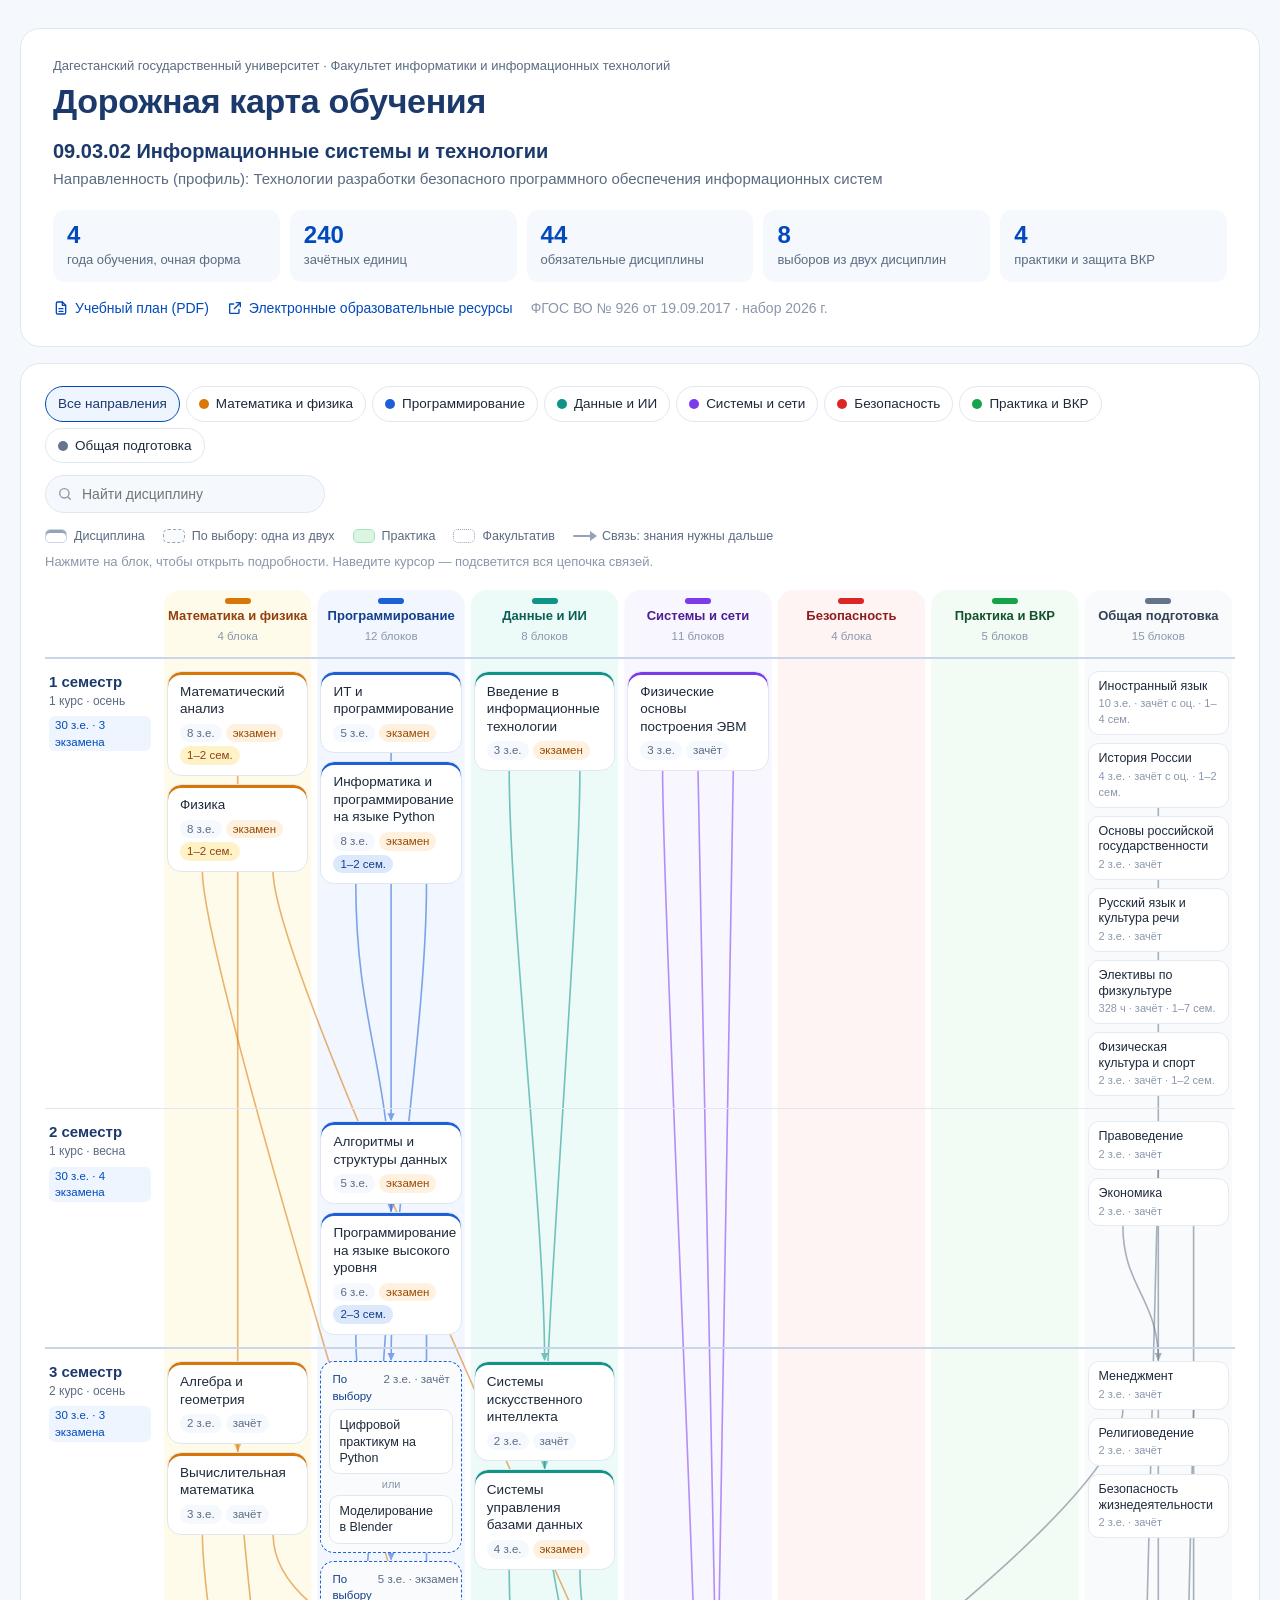
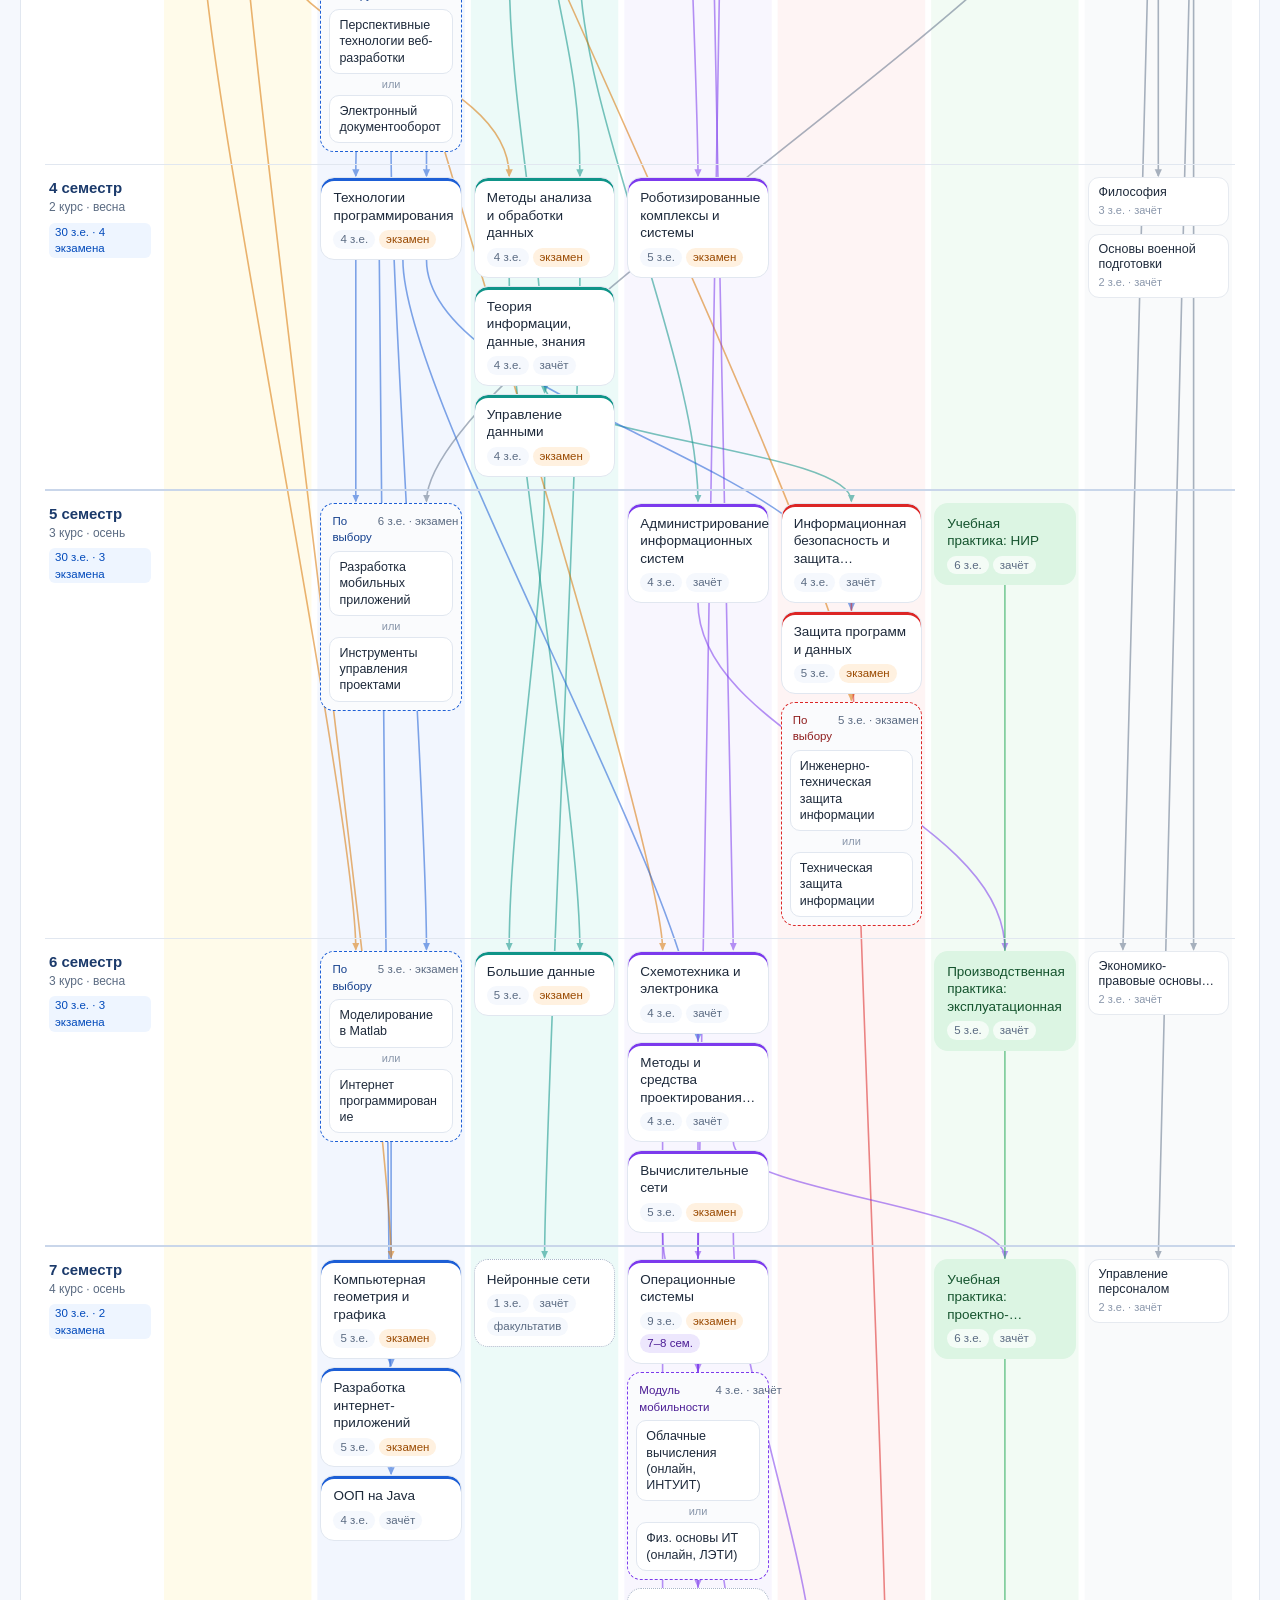
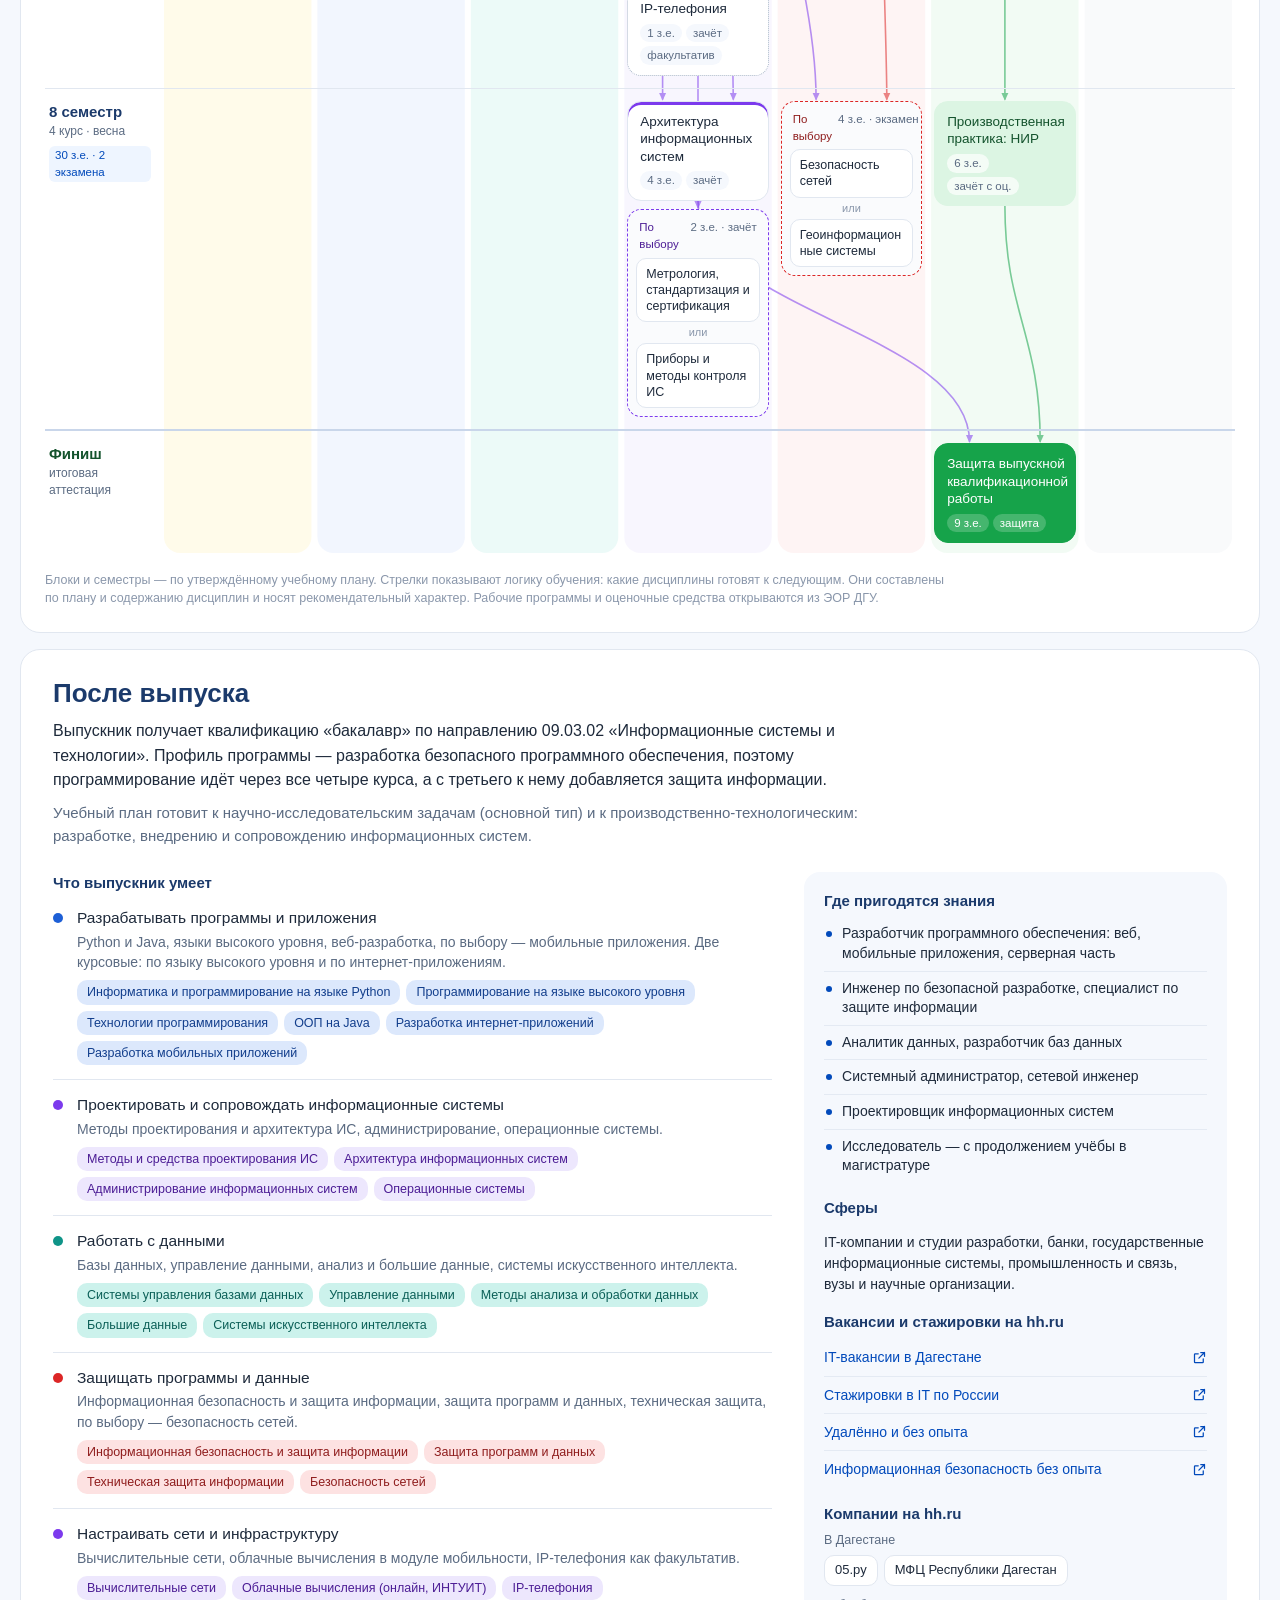
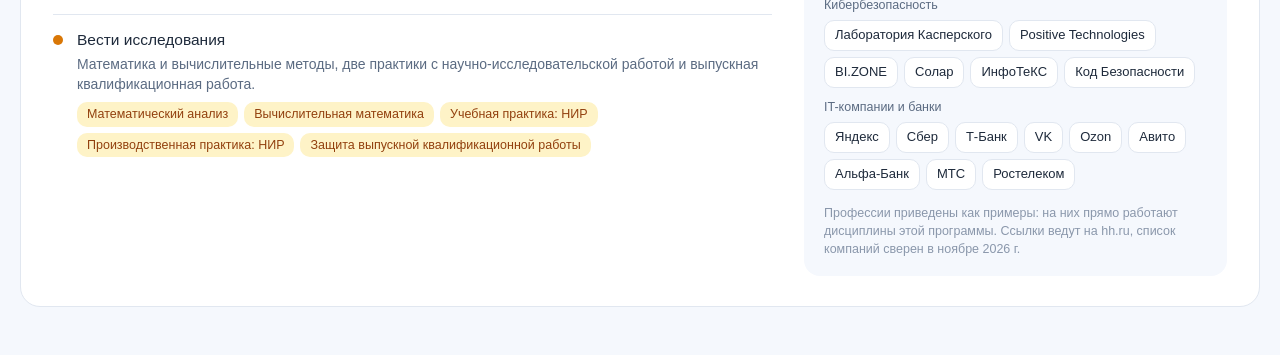
==== commit eb3ca0f2: "Ссылки на вакансии и компании hh.ru в блоке «Где пригодятся знания» - готовые поиски: IT в Дагестане" ====
--- a/docs/index.html
+++ b/docs/index.html
@@ -263,7 +263,7 @@
 #dgu-roadmap .rm-out-chips { display: flex; flex-wrap: wrap; gap: 6px; margin-top: 8px; }
 #dgu-roadmap .rm-out-chip { font-size: 12.5px; line-height: 1.3; padding: 4px 10px; border-radius: 10px; background: var(--t); color: var(--d); transition: box-shadow .15s; }
 #dgu-roadmap .rm-out-chip:hover { box-shadow: 0 0 0 1.5px var(--c); }
-#dgu-roadmap .rm-out-side { background: var(--rm-bg); border-radius: 16px; padding: 18px 20px; align-self: start; position: sticky; top: 16px; }
+#dgu-roadmap .rm-out-side { background: var(--rm-bg); border-radius: 16px; padding: 18px 20px; align-self: start; }
 #dgu-roadmap .rm-out-roles li { position: relative; padding: 7px 0 7px 18px; font-size: 14px; line-height: 1.4; border-top: 1px solid #E4EAF3; }
 #dgu-roadmap .rm-out-roles li:first-child { border-top: 0; }
 #dgu-roadmap .rm-out-roles li::before { content: ""; position: absolute; left: 2px; top: 14px; width: 6px; height: 6px; border-radius: 50%; background: var(--rm-blue); }
@@ -279,6 +279,17 @@
   #dgu-roadmap .rm-out-head h2 { font-size: 22px; }
   #dgu-roadmap .rm-out-head p { font-size: 15px; }
 }
+#dgu-roadmap .rm-out-search li { border-top: 1px solid #E4EAF3; }
+#dgu-roadmap .rm-out-search li:first-child { border-top: 0; }
+#dgu-roadmap .rm-out-search a { display: flex; align-items: center; justify-content: space-between; gap: 8px; padding: 8px 0; font-size: 14px; font-weight: 500; }
+#dgu-roadmap .rm-out-search a:hover { text-decoration: underline; text-underline-offset: 3px; }
+#dgu-roadmap .rm-out-search svg { width: 15px; height: 15px; flex: none; fill: none; stroke: currentColor; stroke-width: 2; stroke-linecap: round; stroke-linejoin: round; }
+#dgu-roadmap .rm-out-side .rm-out-search + h3, #dgu-roadmap .rm-out-side .rm-out-spheres + h3 { margin-top: 16px; }
+#dgu-roadmap .rm-out-cgroup + .rm-out-cgroup { margin-top: 10px; }
+#dgu-roadmap .rm-out-cgroup > span { display: block; font-size: 12.5px; color: var(--rm-muted); margin-bottom: 6px; }
+#dgu-roadmap .rm-out-companies { display: flex; flex-wrap: wrap; gap: 6px; }
+#dgu-roadmap .rm-out-companies a { font-size: 13px; padding: 5px 10px; border-radius: 10px; background: var(--rm-white); border: 1px solid var(--rm-line); color: var(--rm-ink); transition: border-color .15s, color .15s; }
+#dgu-roadmap .rm-out-companies a:hover { border-color: var(--rm-blue); color: var(--rm-blue); }
 
 </style>
 <div id="dgu-roadmap" class="rm" lang="ru">
@@ -334,7 +345,7 @@
 </div>
 
 <script>
-window.DGU_ROADMAP_DATA={"programs":[{"id":"isit","meta":{"code":"09.03.02","short":"ИСИТ","title":"Информационные системы и технологии","profile":"Технологии разработки безопасного программного обеспечения информационных систем","faculty":"Факультет информатики и информационных технологий","level":"Бакалавриат","qualification":"Бакалавр","form":"Очная","years":4,"startYear":2026,"fgos":"ФГОС ВО № 926 от 19.09.2017","approved":"Учёный совет ДГУ, протокол № 5 от 29.01.2026","taskTypes":["научно-исследовательский (основной)","производственно-технологический"],"planUrl":"https://dgu.ru/files-oop/10062026_104111_Ucheb_plan_Napr_09_03_02_ISIT_TRBPOIS_Ochn_2026.pdf","eorUrl":"https://oop.dgu.ru/sved/eor.html?profileId=16456"},"tracks":[{"id":"math","name":"Математика и физика"},{"id":"prog","name":"Программирование"},{"id":"data","name":"Данные и ИИ"},{"id":"sys","name":"Системы и сети"},{"id":"sec","name":"Безопасность"},{"id":"prac","name":"Практика и ВКР"},{"id":"gen","name":"Общая подготовка"}],"nodes":[{"code":"Б1.О.01.01","name":"Философия","short":"Философия","kind":"core","part":"Обязательная часть","counted":true,"sems":[4],"ze":3,"hours":108,"hoursBy":{"lec":28,"lab":0,"pr":30,"self":50,"control":0},"perSem":[{"sem":4,"ze":3,"forms":["Зачёт"],"lec":28,"lab":null,"pr":30,"self":50,"control":null}],"forms":["Зачёт"],"rpd":"https://oop.dgu.ru/sved/files-oop/30062026_031922_20263006fiit65-1.pdf","fos":"https://oop.dgu.ru/sved/files-oop/30062026_041622_FOS_20260630fiit65-1.pdf","module":"Общеобразовательный модуль","track":"gen","start":4},{"code":"Б1.О.01.02","name":"История России","short":"История России","kind":"core","part":"Обязательная часть","counted":true,"sems":[1,2],"ze":4,"hours":144,"hoursBy":{"lec":58,"lab":0,"pr":58,"self":28,"control":0},"perSem":[{"sem":1,"ze":2,"forms":["Зачёт"],"lec":30,"lab":null,"pr":30,"self":12,"control":null},{"sem":2,"ze":2,"forms":["Зачёт с оценкой"],"lec":28,"lab":null,"pr":28,"self":16,"control":null}],"forms":["Зачёт","Зачёт с оценкой"],"rpd":"https://oop.dgu.ru/sved/files-oop/06072026_005310_20260607fiit65-3.pdf","fos":"https://oop.dgu.ru/sved/files-oop/06072026_525710_FOS_20260607fiit65-3.pdf","module":"Общеобразовательный модуль","track":"gen","start":1},{"code":"Б1.О.01.03","name":"Правоведение","short":"Правоведение","kind":"core","part":"Обязательная часть","counted":true,"sems":[2],"ze":2,"hours":72,"hoursBy":{"lec":16,"lab":0,"pr":14,"self":42,"control":0},"perSem":[{"sem":2,"ze":2,"forms":["Зачёт"],"lec":16,"lab":null,"pr":14,"self":42,"control":null}],"forms":["Зачёт"],"rpd":"https://oop.dgu.ru/sved/files-oop/27102026_324711_20261027fiit65-1.pdf","fos":"https://oop.dgu.ru/sved/files-oop/27102026_493611_FOS20261027fiit65-1.pdf","module":"Общеобразовательный модуль","track":"gen","start":2},{"code":"Б1.О.01.04","name":"Менеджмент","short":"Менеджмент","kind":"core","part":"Обязательная часть","counted":true,"sems":[3],"ze":2,"hours":72,"hoursBy":{"lec":16,"lab":0,"pr":14,"self":42,"control":0},"perSem":[{"sem":3,"ze":2,"forms":["Зачёт"],"lec":16,"lab":null,"pr":14,"self":42,"control":null}],"forms":["Зачёт"],"rpd":"https://oop.dgu.ru/sved/files-oop/15072026_243717_20261507fiit65-2.pdf","fos":"https://oop.dgu.ru/sved/files-oop/15072026_493717_FOS_20261507fiit65-2.pdf","module":"Общеобразовательный модуль","track":"gen","start":3},{"code":"Б1.О.01.05","name":"Управление персоналом","short":"Управление персоналом","kind":"core","part":"Обязательная часть","counted":true,"sems":[7],"ze":2,"hours":72,"hoursBy":{"lec":16,"lab":0,"pr":14,"self":42,"control":0},"perSem":[{"sem":7,"ze":2,"forms":["Зачёт"],"lec":16,"lab":null,"pr":14,"self":42,"control":null}],"forms":["Зачёт"],"rpd":"https://oop.dgu.ru/sved/files-oop/30062026_534022_20263006fiit65-3.pdf","fos":"https://oop.dgu.ru/sved/files-oop/30062026_473822_FOS_20263006fiit65-3.pdf","module":"Общеобразовательный модуль","track":"gen","start":7},{"code":"Б1.О.01.06","name":"Религиоведение","short":"Религиоведение","kind":"core","part":"Обязательная часть","counted":true,"sems":[3],"ze":2,"hours":72,"hoursBy":{"lec":16,"lab":0,"pr":14,"self":42,"control":0},"perSem":[{"sem":3,"ze":2,"forms":["Зачёт"],"lec":16,"lab":null,"pr":14,"self":42,"control":null}],"forms":["Зачёт"],"rpd":"https://oop.dgu.ru/sved/files-oop/27082026_464014_15102025_105914_20251015fiit65-3.docx","fos":"https://oop.dgu.ru/sved/files-oop/22072026_581911_FOS_20262207fiit65-2.pdf","module":"Общеобразовательный модуль","track":"gen","start":3},{"code":"Б1.О.01.07","name":"Экономика","short":"Экономика","kind":"core","part":"Обязательная часть","counted":true,"sems":[2],"ze":2,"hours":72,"hoursBy":{"lec":16,"lab":0,"pr":16,"self":40,"control":0},"perSem":[{"sem":2,"ze":2,"forms":["Зачёт"],"lec":16,"lab":null,"pr":16,"self":40,"control":null}],"forms":["Зачёт"],"rpd":"https://oop.dgu.ru/sved/files-oop/06072026_400311_20260607fiit65-6.pdf","fos":"https://oop.dgu.ru/sved/files-oop/06072026_220511_FOS_20260607fiit65-5.pdf","module":"Общеобразовательный модуль","track":"gen","start":2},{"code":"Б1.О.01.08","name":"Основы российской государственности","short":"Основы российской государственности","kind":"core","part":"Обязательная часть","counted":true,"sems":[1],"ze":2,"hours":72,"hoursBy":{"lec":16,"lab":0,"pr":16,"self":40,"control":0},"perSem":[{"sem":1,"ze":2,"forms":["Зачёт"],"lec":16,"lab":null,"pr":16,"self":40,"control":null}],"forms":["Зачёт"],"rpd":"https://oop.dgu.ru/sved/files-oop/06072026_273510_20260607fiit65-2.pdf","fos":"https://oop.dgu.ru/sved/files-oop/06072026_334110_FOS_20260607fiit65-1.pdf","module":"Общеобразовательный модуль","track":"gen","start":1},{"code":"Б1.О.02.01","name":"Основы военной подготовки","short":"Основы военной подготовки","kind":"core","part":"Обязательная часть","counted":true,"sems":[4],"ze":2,"hours":72,"hoursBy":{"lec":28,"lab":0,"pr":28,"self":16,"control":0},"perSem":[{"sem":4,"ze":2,"forms":["Зачёт"],"lec":28,"lab":null,"pr":28,"self":16,"control":null}],"forms":["Зачёт"],"rpd":"https://oop.dgu.ru/sved/files-oop/08072026_484211_RP_OSN.docx","fos":"https://oop.dgu.ru/sved/files-oop/08072026_264311_FOS_Osn.docx","module":"Модуль: Безопасность жизнедеятельности","track":"gen","start":4},{"code":"Б1.О.02.02","name":"Безопасность жизнедеятельности","short":"Безопасность жизнедеятельности","kind":"core","part":"Обязательная часть","counted":true,"sems":[3],"ze":2,"hours":72,"hoursBy":{"lec":16,"lab":0,"pr":14,"self":42,"control":0},"perSem":[{"sem":3,"ze":2,"forms":["Зачёт"],"lec":16,"lab":null,"pr":14,"self":42,"control":null}],"forms":["Зачёт"],"rpd":"https://oop.dgu.ru/sved/files-oop/30062026_245822_20263006fiit65-5.pdf","fos":"https://oop.dgu.ru/sved/files-oop/30062026_251423_FOS_20263006fiit65-5.pdf","module":"Модуль: Безопасность жизнедеятельности","track":"gen","start":3},{"code":"Б1.О.03.01","name":"Иностранный язык (базовый курс)","short":"Иностранный язык","kind":"core","part":"Обязательная часть","counted":true,"sems":[1,2,3,4],"ze":10,"hours":360,"hoursBy":{"lec":0,"lab":0,"pr":192,"self":168,"control":0},"perSem":[{"sem":1,"ze":2,"forms":[],"lec":null,"lab":null,"pr":48,"self":24,"control":null},{"sem":2,"ze":2,"forms":["Зачёт"],"lec":null,"lab":null,"pr":48,"self":24,"control":null},{"sem":3,"ze":2,"forms":[],"lec":null,"lab":null,"pr":48,"self":24,"control":null},{"sem":4,"ze":4,"forms":["Зачёт с оценкой"],"lec":null,"lab":null,"pr":48,"self":96,"control":null}],"forms":["Зачёт","Зачёт с оценкой"],"rpd":"https://oop.dgu.ru/sved/files-oop/30062026_543223_20263006fiit65-7.pdf","fos":"https://oop.dgu.ru/sved/files-oop/30062026_364023_FOS_20263006fiit65-8.pdf","module":"Модуль: Коммуникация","track":"gen","start":1},{"code":"Б1.О.03.02","name":"Русский язык и культура речи","short":"Русский язык и культура речи","kind":"core","part":"Обязательная часть","counted":true,"sems":[1],"ze":2,"hours":72,"hoursBy":{"lec":0,"lab":0,"pr":32,"self":40,"control":0},"perSem":[{"sem":1,"ze":2,"forms":["Зачёт"],"lec":null,"lab":null,"pr":32,"self":40,"control":null}],"forms":["Зачёт"],"rpd":"https://oop.dgu.ru/sved/files-oop/08072026_275211_20260807fiit65-2.pdf","fos":"https://oop.dgu.ru/sved/files-oop/08072026_423811_FOS_20260807fiit65-1.pdf","module":"Модуль: Коммуникация","track":"gen","start":1},{"code":"Б1.О.04.01","name":"Введение в информационные технологии","short":"Введение в информационные технологии","kind":"core","part":"Обязательная часть","counted":true,"sems":[1],"ze":3,"hours":108,"hoursBy":{"lec":0,"lab":34,"pr":0,"self":38,"control":36},"perSem":[{"sem":1,"ze":3,"forms":["Экзамен"],"lec":null,"lab":34,"pr":null,"self":38,"control":36}],"forms":["Экзамен"],"rpd":"https://oop.dgu.ru/sved/files-oop/01072026_095522_05092025_134510_RPVVedenueVitIsit26.doc","fos":"https://oop.dgu.ru/sved/files-oop/01072026_140123_05092025_294610_FOSVVedenieVitIsit2026.docx","module":"Модуль: Информационные технологии","track":"data","start":1},{"code":"Б1.О.04.02","name":"Системы искусственного интеллекта","short":"Системы искусственного интеллекта","kind":"core","part":"Обязательная часть","counted":true,"sems":[3],"ze":2,"hours":72,"hoursBy":{"lec":16,"lab":0,"pr":16,"self":40,"control":0},"perSem":[{"sem":3,"ze":2,"forms":["Зачёт"],"lec":16,"lab":null,"pr":16,"self":40,"control":null}],"forms":["Зачёт"],"rpd":"https://oop.dgu.ru/sved/files-oop/01072026_520223_08092025_312413_RP_SII_isit-26.docx","fos":"https://oop.dgu.ru/sved/files-oop/01072026_360523_08092025_352013_FOS_SII_Isit_2026.docx","module":"Модуль: Информационные технологии","track":"data","start":3},{"code":"Б1.О.05.01","name":"Математический анализ","short":"Математический анализ","kind":"core","part":"Обязательная часть","counted":true,"sems":[1,2],"ze":8,"hours":288,"hoursBy":{"lec":66,"lab":0,"pr":50,"self":136,"control":36},"perSem":[{"sem":1,"ze":3,"forms":["Зачёт"],"lec":32,"lab":null,"pr":16,"self":60,"control":null},{"sem":2,"ze":5,"forms":["Экзамен"],"lec":34,"lab":null,"pr":34,"self":76,"control":36}],"forms":["Экзамен","Зачёт"],"rpd":"https://oop.dgu.ru/sved/files-oop/02072026_190517_20260207fiit65-2.pdf","fos":"https://oop.dgu.ru/sved/files-oop/02072026_470517_FOS_20260207fiit65-2.pdf","module":"Базовый модуль направления","track":"math","start":1},{"code":"Б1.О.05.02","name":"Алгебра и геометрия","short":"Алгебра и геометрия","kind":"core","part":"Обязательная часть","counted":true,"sems":[3],"ze":2,"hours":72,"hoursBy":{"lec":16,"lab":0,"pr":16,"self":40,"control":0},"perSem":[{"sem":3,"ze":2,"forms":["Зачёт"],"lec":16,"lab":null,"pr":16,"self":40,"control":null}],"forms":["Зачёт"],"rpd":"https://oop.dgu.ru/sved/files-oop/01072026_432300_20263006fiit65-11.pdf","fos":"https://oop.dgu.ru/sved/files-oop/01072026_402500_FOS_20263006fiit65-11.pdf","module":"Базовый модуль направления","track":"math","start":3},{"code":"Б1.О.05.03","name":"Методы анализа и обработки данных","short":"Методы анализа и обработки данных","kind":"core","part":"Обязательная часть","counted":true,"sems":[4],"ze":4,"hours":144,"hoursBy":{"lec":16,"lab":0,"pr":32,"self":60,"control":36},"perSem":[{"sem":4,"ze":4,"forms":["Экзамен"],"lec":16,"lab":null,"pr":32,"self":60,"control":36}],"forms":["Экзамен"],"rpd":"https://oop.dgu.ru/sved/files-oop/27082026_434714_15092025_094518_методы_анализа_25.docx","fos":"https://oop.dgu.ru/sved/files-oop/27082026_554214_21102025_502217_FOS_MAOID_ISIT2025.docx","module":"Базовый модуль направления","track":"data","start":4},{"code":"Б1.О.05.04","name":"Вычислительная математика","short":"Вычислительная математика","kind":"core","part":"Обязательная часть","counted":true,"sems":[3],"ze":3,"hours":108,"hoursBy":{"lec":16,"lab":0,"pr":16,"self":76,"control":0},"perSem":[{"sem":3,"ze":3,"forms":["Зачёт"],"lec":16,"lab":null,"pr":16,"self":76,"control":null}],"forms":["Зачёт"],"rpd":"https://oop.dgu.ru/sved/files-oop/07072026_033516_20260707fiit65-5.pdf","fos":"https://oop.dgu.ru/sved/files-oop/07072026_473816_FOS_20260707fiit65-4.pdf","module":"Базовый модуль направления","track":"math","start":3},{"code":"Б1.О.05.05","name":"Физика","short":"Физика","kind":"core","part":"Обязательная часть","counted":true,"sems":[1,2],"ze":8,"hours":288,"hoursBy":{"lec":50,"lab":68,"pr":0,"self":134,"control":36},"perSem":[{"sem":1,"ze":3,"forms":["Зачёт"],"lec":18,"lab":36,"pr":null,"self":54,"control":null},{"sem":2,"ze":5,"forms":["Экзамен"],"lec":32,"lab":32,"pr":null,"self":80,"control":36}],"forms":["Экзамен","Зачёт"],"rpd":"https://oop.dgu.ru/sved/files-oop/01072026_111300_20263006fiit65-10.pdf","fos":"https://oop.dgu.ru/sved/files-oop/01072026_011600_FOS_20263006fiit65-9.pdf","module":"Базовый модуль направления","track":"math","start":1},{"code":"Б1.О.05.06","name":"Схемотехника и электроника","short":"Схемотехника и электроника","kind":"core","part":"Обязательная часть","counted":true,"sems":[6],"ze":4,"hours":144,"hoursBy":{"lec":32,"lab":32,"pr":18,"self":62,"control":0},"perSem":[{"sem":6,"ze":4,"forms":["Зачёт"],"lec":32,"lab":32,"pr":18,"self":62,"control":null}],"forms":["Зачёт"],"rpd":"https://oop.dgu.ru/sved/files-oop/07072026_544411_20260707fiit65-2.pdf","fos":"https://oop.dgu.ru/sved/files-oop/07072026_114811_FOS_20260707fiit65-1.pdf","module":"Базовый модуль направления","track":"sys","start":6},{"code":"Б1.О.05.07","name":"Теория информации, данные, знания","short":"Теория информации, данные, знания","kind":"core","part":"Обязательная часть","counted":true,"sems":[4],"ze":4,"hours":144,"hoursBy":{"lec":16,"lab":0,"pr":32,"self":96,"control":0},"perSem":[{"sem":4,"ze":4,"forms":["Зачёт"],"lec":16,"lab":null,"pr":32,"self":96,"control":null}],"forms":["Зачёт"],"rpd":"https://oop.dgu.ru/sved/files-oop/11092026_055013_RP_TI_26.pdf","fos":"https://oop.dgu.ru/sved/files-oop/11092026_405213_FOS_TI_26.pdf","module":"Базовый модуль направления","track":"data","start":4},{"code":"Б1.О.05.08","name":"Архитектура информационных систем","short":"Архитектура информационных систем","kind":"core","part":"Обязательная часть","counted":true,"sems":[8],"ze":4,"hours":144,"hoursBy":{"lec":18,"lab":16,"pr":0,"self":110,"control":0},"perSem":[{"sem":8,"ze":4,"forms":["Зачёт"],"lec":18,"lab":16,"pr":null,"self":110,"control":null}],"forms":["Зачёт"],"rpd":"https://oop.dgu.ru/sved/files-oop/06072026_132911_z_RP_AIS_ISIT2026.docx","fos":"https://oop.dgu.ru/sved/files-oop/06072026_073311_Z_FOS_AIS_ISIT2026_(1).docx","module":"Базовый модуль направления","track":"sys","start":8},{"code":"Б1.О.05.09","name":"Информационные технологии и программирование","short":"ИТ и программирование","kind":"core","part":"Обязательная часть","counted":true,"sems":[1],"ze":5,"hours":180,"hoursBy":{"lec":36,"lab":18,"pr":0,"self":90,"control":36},"perSem":[{"sem":1,"ze":5,"forms":["Экзамен"],"lec":36,"lab":18,"pr":null,"self":90,"control":36}],"forms":["Экзамен"],"rpd":"https://oop.dgu.ru/sved/files-oop/01072026_051423_15092025_300209_20250915fiit65-3R.docx","fos":"https://oop.dgu.ru/sved/files-oop/01072026_351523_15092025_082109_FOS20250915fiit65-2F.docx","module":"Базовый модуль направления","track":"prog","start":1},{"code":"Б1.О.05.10","name":"Методы и средства проектирования информационных систем","short":"Методы и средства проектирования ИС","kind":"core","part":"Обязательная часть","counted":true,"sems":[6],"ze":4,"hours":144,"hoursBy":{"lec":18,"lab":18,"pr":0,"self":108,"control":0},"perSem":[{"sem":6,"ze":4,"forms":["Зачёт"],"lec":18,"lab":18,"pr":null,"self":108,"control":null}],"forms":["Зачёт"],"rpd":"https://oop.dgu.ru/sved/files-oop/06072026_584211_z_RP_MIS_PIS_26.docx","fos":"https://oop.dgu.ru/sved/files-oop/06072026_254311_z_FOS_MIS_PIC_266.docx","module":"Базовый модуль направления","track":"sys","start":6},{"code":"Б1.О.05.11","name":"Информационная безопасность и защита информации","short":"Информационная безопасность и защита информации","kind":"core","part":"Обязательная часть","counted":true,"sems":[5],"ze":4,"hours":144,"hoursBy":{"lec":28,"lab":32,"pr":0,"self":84,"control":0},"perSem":[{"sem":5,"ze":4,"forms":["Зачёт"],"lec":28,"lab":32,"pr":null,"self":84,"control":null}],"forms":["Зачёт"],"rpd":"https://oop.dgu.ru/sved/files-oop/01072026_462923_12092025_111616_20250912fiit65-5IBIZI.docx","fos":"https://oop.dgu.ru/sved/files-oop/01072026_183123_12092025_262516_FOS20250912fiit65-5ibizi.docx","module":"Базовый модуль направления","track":"sec","start":5},{"code":"Б1.О.05.12","name":"Вычислительные сети","short":"Вычислительные сети","kind":"core","part":"Обязательная часть","counted":true,"sems":[6],"ze":5,"hours":180,"hoursBy":{"lec":32,"lab":32,"pr":32,"self":48,"control":36},"perSem":[{"sem":6,"ze":5,"forms":["Экзамен"],"lec":32,"lab":32,"pr":32,"self":48,"control":36}],"forms":["Экзамен"],"rpd":"https://oop.dgu.ru/sved/files-oop/21082026_310213_РП_ВЫЧИСЛИТЕЛЬНЫЕ_СЕТИ_ИСиТ_2026.pdf","fos":"https://oop.dgu.ru/sved/files-oop/06072026_462316_ФОС_Вычислительные_сети_ИСИТ_2026_1.pdf","module":"Базовый модуль направления","track":"sys","start":6},{"code":"Б1.О.05.13","name":"Технологии программирования","short":"Технологии программирования","kind":"core","part":"Обязательная часть","counted":true,"sems":[4],"ze":4,"hours":144,"hoursBy":{"lec":32,"lab":32,"pr":0,"self":44,"control":36},"perSem":[{"sem":4,"ze":4,"forms":["Экзамен"],"lec":32,"lab":32,"pr":null,"self":44,"control":36}],"forms":["Экзамен"],"rpd":"https://oop.dgu.ru/sved/files-oop/06072026_150612_z_RP_TIMPR_isit_26_(1).docx","fos":"https://oop.dgu.ru/sved/files-oop/06072026_400612_z_FOS_TIMPR_isit_26_(1).docx","module":"Базовый модуль направления","track":"prog","start":4},{"code":"Б1.О.05.14","name":"Алгоритмы и структуры данных","short":"Алгоритмы и структуры данных","kind":"core","part":"Обязательная часть","counted":true,"sems":[2],"ze":5,"hours":180,"hoursBy":{"lec":32,"lab":32,"pr":0,"self":80,"control":36},"perSem":[{"sem":2,"ze":5,"forms":["Экзамен"],"lec":32,"lab":32,"pr":null,"self":80,"control":36}],"forms":["Экзамен"],"rpd":"https://oop.dgu.ru/sved/files-oop/06072026_301312_z_RP_AD_tagudin_2026_(1).docx","fos":"https://oop.dgu.ru/sved/files-oop/06072026_451312_z_FOS_ISIT_AISD_26_(1).docx","module":"Базовый модуль направления","track":"prog","start":2},{"code":"Б1.В.01.01","name":"Информатика и программирование на языке Python","short":"Информатика и программирование на языке Python","kind":"variable","part":"Часть, формируемая участниками образовательных отношений","counted":true,"sems":[1,2],"ze":8,"hours":288,"hoursBy":{"lec":48,"lab":46,"pr":0,"self":122,"control":72},"perSem":[{"sem":1,"ze":4,"forms":["Экзамен"],"lec":30,"lab":28,"pr":null,"self":50,"control":36},{"sem":2,"ze":4,"forms":["Экзамен"],"lec":18,"lab":18,"pr":null,"self":72,"control":36}],"forms":["Экзамен"],"rpd":"https://oop.dgu.ru/sved/files-oop/11092026_064513_RP_Python_220.pdf","fos":"https://oop.dgu.ru/sved/files-oop/08072025_291022_FOS_PROG_ISIT25.pdf","module":"Модуль профильной направленности","track":"prog","start":1},{"code":"Б1.В.01.02","name":"Операционные системы","short":"Операционные системы","kind":"variable","part":"Часть, формируемая участниками образовательных отношений","counted":true,"sems":[7,8],"ze":9,"hours":324,"hoursBy":{"lec":60,"lab":60,"pr":28,"self":140,"control":36},"perSem":[{"sem":7,"ze":4,"forms":[],"lec":28,"lab":28,"pr":28,"self":60,"control":null},{"sem":8,"ze":5,"forms":["Экзамен"],"lec":32,"lab":32,"pr":null,"self":80,"control":36}],"forms":["Экзамен"],"rpd":"https://oop.dgu.ru/sved/files-oop/02072026_160718_15092025_114312_20250915fiit65-9.docx","fos":"https://oop.dgu.ru/sved/files-oop/02072026_440818_15092025_335313_FOS20250915fiit65-7_(1).docx","module":"Модуль профильной направленности","track":"sys","start":7},{"code":"Б1.В.01.03","name":"Защита программ и данных","short":"Защита программ и данных","kind":"variable","part":"Часть, формируемая участниками образовательных отношений","counted":true,"sems":[5],"ze":5,"hours":180,"hoursBy":{"lec":28,"lab":32,"pr":0,"self":48,"control":36},"perSem":[{"sem":5,"ze":5,"forms":["Экзамен"],"lec":28,"lab":32,"pr":null,"self":48,"control":36}],"forms":["Экзамен"],"rpd":"https://oop.dgu.ru/sved/files-oop/02072026_361118_15092025_523016_20250915fiit65-12r-tr.docx","fos":"https://oop.dgu.ru/sved/files-oop/02072026_121318_15092025_563616_FOS20250915fiit65-10аf.docx","module":"Модуль профильной направленности","track":"sec","start":5},{"code":"Б1.В.01.04","name":"Компьютерная геометрия и графика","short":"Компьютерная геометрия и графика","kind":"variable","part":"Часть, формируемая участниками образовательных отношений","counted":true,"sems":[7],"ze":5,"hours":180,"hoursBy":{"lec":28,"lab":28,"pr":28,"self":60,"control":36},"perSem":[{"sem":7,"ze":5,"forms":["Экзамен"],"lec":28,"lab":28,"pr":28,"self":60,"control":36}],"forms":["Экзамен"],"rpd":"https://oop.dgu.ru/sved/files-oop/02072026_221518_15092025_000509_20250915fiit65-4r.docx","fos":"https://oop.dgu.ru/sved/files-oop/02072026_451618_15092025_062309_FOS20250915fiit65-3_(1).docx","module":"Модуль профильной направленности","track":"prog","start":7},{"code":"Б1.В.01.05","name":"Физические основы построения ЭВМ","short":"Физические основы построения ЭВМ","kind":"variable","part":"Часть, формируемая участниками образовательных отношений","counted":true,"sems":[1],"ze":3,"hours":108,"hoursBy":{"lec":16,"lab":16,"pr":0,"self":76,"control":0},"perSem":[{"sem":1,"ze":3,"forms":["Зачёт"],"lec":16,"lab":16,"pr":null,"self":76,"control":null}],"forms":["Зачёт"],"rpd":"https://oop.dgu.ru/sved/files-oop/02072026_221818_08092025_021313_RP_FIZ_osn_isit_2025.docx","fos":"https://oop.dgu.ru/sved/files-oop/02072026_251918_08092025_422713_Fos_Tagudin_2025.docx","module":"Модуль профильной направленности","track":"sys","start":1},{"code":"Б1.В.01.06","name":"Роботизированные комплексы и системы","short":"Роботизированные комплексы и системы","kind":"variable","part":"Часть, формируемая участниками образовательных отношений","counted":true,"sems":[4],"ze":5,"hours":180,"hoursBy":{"lec":32,"lab":32,"pr":0,"self":80,"control":36},"perSem":[{"sem":4,"ze":5,"forms":["Экзамен"],"lec":32,"lab":32,"pr":null,"self":80,"control":36}],"forms":["Экзамен"],"rpd":"https://oop.dgu.ru/sved/files-oop/02072026_212018_15092025_081409_20250915fiit65-7_(1).docx","fos":"https://oop.dgu.ru/sved/files-oop/21082026_412811_Роботизированные_комплексы_и_системы_ФОС_ИСиТ.pdf","module":"Модуль профильной направленности","track":"sys","start":4},{"code":"Б1.В.01.07","name":"Системы управления базами данных","short":"Системы управления базами данных","kind":"variable","part":"Часть, формируемая участниками образовательных отношений","counted":true,"sems":[3],"ze":4,"hours":144,"hoursBy":{"lec":32,"lab":32,"pr":32,"self":12,"control":36},"perSem":[{"sem":3,"ze":4,"forms":["Экзамен"],"lec":32,"lab":32,"pr":32,"self":12,"control":36}],"forms":["Экзамен"],"rpd":"https://oop.dgu.ru/sved/files-oop/02072026_282218_15092025_270219_субд_2025_(1).docx","fos":"https://oop.dgu.ru/sved/files-oop/15092025_460219_фос_субд_2025.docx","module":"Модуль профильной направленности","track":"data","start":3},{"code":"Б1.В.01.08","name":"Администрирование информационных систем","short":"Администрирование информационных систем","kind":"variable","part":"Часть, формируемая участниками образовательных отношений","counted":true,"sems":[5],"ze":4,"hours":144,"hoursBy":{"lec":28,"lab":32,"pr":28,"self":56,"control":0},"perSem":[{"sem":5,"ze":4,"forms":["Зачёт"],"lec":28,"lab":32,"pr":28,"self":56,"control":null}],"forms":["Зачёт"],"rpd":"https://oop.dgu.ru/sved/files-oop/02072026_282418_14092025_091522_РП_Аминистрирование_ИС.docx","fos":"https://oop.dgu.ru/sved/files-oop/02072026_472518_14092025_041222_Администрирование_а_ИС_2025_ИСИТ_(1).docx","module":"Модуль профильной направленности","track":"sys","start":5},{"code":"Б1.В.01.09","name":"Программирование на языке высокого уровня","short":"Программирование на языке высокого уровня","kind":"variable","part":"Часть, формируемая участниками образовательных отношений","counted":true,"sems":[2,3],"ze":6,"hours":216,"hoursBy":{"lec":34,"lab":50,"pr":0,"self":96,"control":36},"perSem":[{"sem":2,"ze":2,"forms":["Зачёт"],"lec":18,"lab":18,"pr":null,"self":36,"control":null},{"sem":3,"ze":4,"forms":["Экзамен","Курсовая работа"],"lec":16,"lab":32,"pr":null,"self":60,"control":36}],"forms":["Экзамен","Зачёт","Курсовая работа"],"rpd":"https://oop.dgu.ru/sved/files-oop/08072026_010412_z_RPProgrammISIT25_(2).docx","fos":"https://oop.dgu.ru/sved/files-oop/08072026_170412_FOS_C++26.docx","module":"Модуль профильной направленности","track":"prog","start":2},{"code":"Б1.В.01.10","name":"Разработка Интернет приложений","short":"Разработка интернет-приложений","kind":"variable","part":"Часть, формируемая участниками образовательных отношений","counted":true,"sems":[7],"ze":5,"hours":180,"hoursBy":{"lec":28,"lab":28,"pr":28,"self":60,"control":36},"perSem":[{"sem":7,"ze":5,"forms":["Экзамен","Курсовая работа"],"lec":28,"lab":28,"pr":28,"self":60,"control":36}],"forms":["Экзамен","Курсовая работа"],"rpd":"https://oop.dgu.ru/sved/files-oop/02072026_262918_15092025_414416_20250915fiit65-13.docx","fos":"https://oop.dgu.ru/sved/files-oop/02072026_023018_15092025_445016_FOS20250915fiit65-11.docx","module":"Модуль профильной направленности","track":"prog","start":7},{"code":"Б1.В.01.11","name":"Управление данными","short":"Управление данными","kind":"variable","part":"Часть, формируемая участниками образовательных отношений","counted":true,"sems":[4],"ze":4,"hours":144,"hoursBy":{"lec":32,"lab":32,"pr":0,"self":44,"control":36},"perSem":[{"sem":4,"ze":4,"forms":["Экзамен"],"lec":32,"lab":32,"pr":null,"self":44,"control":36}],"forms":["Экзамен"],"rpd":"https://oop.dgu.ru/sved/files-oop/02072026_283118_15092025_000017_20250915fiit65-14.docx","fos":"https://oop.dgu.ru/sved/files-oop/02072026_213218_15092025_081017_FOS20250915fiit65-12.docx","module":"Модуль профильной направленности","track":"data","start":4},{"code":"Б1.В.01.12","name":"Объектно-ориентированное программирование на JAVA","short":"ООП на Java","kind":"variable","part":"Часть, формируемая участниками образовательных отношений","counted":true,"sems":[7],"ze":4,"hours":144,"hoursBy":{"lec":28,"lab":28,"pr":28,"self":60,"control":0},"perSem":[{"sem":7,"ze":4,"forms":["Зачёт"],"lec":28,"lab":28,"pr":28,"self":60,"control":null}],"forms":["Зачёт"],"rpd":"https://oop.dgu.ru/sved/files-oop/11092026_365613_RP_OOP_Java_26.pdf","fos":"https://oop.dgu.ru/sved/files-oop/11092026_545613_FOS_OOP_Java_26.pdf","module":"Модуль профильной направленности","track":"prog","start":7},{"code":"Б1.В.01.13","name":"Большие данные","short":"Большие данные","kind":"variable","part":"Часть, формируемая участниками образовательных отношений","counted":true,"sems":[6],"ze":5,"hours":180,"hoursBy":{"lec":18,"lab":32,"pr":16,"self":78,"control":36},"perSem":[{"sem":6,"ze":5,"forms":["Экзамен"],"lec":18,"lab":32,"pr":16,"self":78,"control":36}],"forms":["Экзамен"],"rpd":"https://oop.dgu.ru/sved/files-oop/02072026_173818_15092025_110619_большие_данные_2025.docx","fos":"https://oop.dgu.ru/sved/files-oop/02072026_263918_15092025_230819_фос_большие_данные_2025.docx","module":"Модуль профильной направленности","track":"data","start":6},{"code":"Б1.В.01.14","name":"Экономико-правовые основы инженерной деятельности","short":"Экономико-правовые основы инженерной деятельности","kind":"variable","part":"Часть, формируемая участниками образовательных отношений","counted":true,"sems":[6],"ze":2,"hours":72,"hoursBy":{"lec":18,"lab":0,"pr":18,"self":36,"control":0},"perSem":[{"sem":6,"ze":2,"forms":["Зачёт"],"lec":18,"lab":null,"pr":18,"self":36,"control":null}],"forms":["Зачёт"],"rpd":"https://oop.dgu.ru/sved/files-oop/27082026_190215_21102025_184516_RP_2025.docx","fos":"https://oop.dgu.ru/sved/files-oop/27082026_460515_21102025_324516_FOS_2025.docx","module":"Модуль профильной направленности","track":"gen","start":6},{"code":"Б1.В.ДВ.01","name":"Дисциплина по выбору","short":"Дисциплина по выбору","kind":"choice","part":"Часть, формируемая участниками образовательных отношений","counted":true,"sems":[6],"ze":5,"hours":180,"hoursBy":{"lec":32,"lab":32,"pr":0,"self":80,"control":36},"perSem":[{"sem":6,"ze":5,"forms":["Экзамен"],"lec":32,"lab":32,"pr":null,"self":80,"control":36}],"forms":["Экзамен"],"rpd":null,"fos":null,"options":[{"code":"Б1.В.ДВ.01.01","name":"Компьютерное моделирование в среде Matlab","short":"Моделирование в Matlab","kind":"choice","part":"Часть, формируемая участниками образовательных отношений","counted":true,"sems":[6],"ze":5,"hours":180,"hoursBy":{"lec":32,"lab":32,"pr":0,"self":80,"control":36},"perSem":[{"sem":6,"ze":5,"forms":["Экзамен"],"lec":32,"lab":32,"pr":null,"self":80,"control":36}],"forms":["Экзамен"],"rpd":"https://oop.dgu.ru/sved/files-oop/21082026_422311_Компьютерное_моделирование_в_среде_Matlab_РПД_ИСиТ.pdf","fos":"https://oop.dgu.ru/sved/files-oop/21082026_033411_Компьютерное_моделирование_в_среде_Matlab_ФОС_ИСиТ.pdf"},{"code":"Б1.В.ДВ.01.02","name":"Интернет программирование","short":"Интернет программирование","kind":"choice","part":"Часть, формируемая участниками образовательных отношений","counted":false,"sems":[6],"ze":5,"hours":180,"hoursBy":{"lec":32,"lab":32,"pr":0,"self":80,"control":36},"perSem":[{"sem":6,"ze":5,"forms":["Экзамен"],"lec":32,"lab":32,"pr":null,"self":80,"control":36}],"forms":["Экзамен"],"rpd":"https://oop.dgu.ru/sved/files-oop/21082026_353111_Интернет_программирование_РПД_ИСиТ.pdf","fos":"https://oop.dgu.ru/sved/files-oop/21082026_043711_Интернет_программирование_ФОС_ИСиТ.pdf"}],"module":"Дисциплина по выбору","track":"prog","start":6},{"code":"Б1.В.ДВ.02","name":"Дисциплина по выбору","short":"Дисциплина по выбору","kind":"choice","part":"Часть, формируемая участниками образовательных отношений","counted":true,"sems":[3],"ze":2,"hours":72,"hoursBy":{"lec":0,"lab":30,"pr":0,"self":42,"control":0},"perSem":[{"sem":3,"ze":2,"forms":["Зачёт"],"lec":null,"lab":30,"pr":null,"self":42,"control":null}],"forms":["Зачёт"],"rpd":null,"fos":null,"options":[{"code":"Б1.В.ДВ.02.01","name":"Цифровой практикум на Python","short":"Цифровой практикум на Python","kind":"choice","part":"Часть, формируемая участниками образовательных отношений","counted":true,"sems":[3],"ze":2,"hours":72,"hoursBy":{"lec":0,"lab":30,"pr":0,"self":42,"control":0},"perSem":[{"sem":3,"ze":2,"forms":["Зачёт"],"lec":null,"lab":30,"pr":null,"self":42,"control":null}],"forms":["Зачёт"],"rpd":"https://oop.dgu.ru/sved/files-oop/02072026_354818_15092025_033617_20250915fiit65-16_(1).docx","fos":"https://oop.dgu.ru/sved/files-oop/02072026_314918_15092025_033917_FOS20250915fiit65-14.docx"},{"code":"Б1.В.ДВ.02.02","name":"Моделирование и программирование в среде Blender","short":"Моделирование в Blender","kind":"choice","part":"Часть, формируемая участниками образовательных отношений","counted":false,"sems":[3],"ze":2,"hours":72,"hoursBy":{"lec":0,"lab":30,"pr":0,"self":42,"control":0},"perSem":[{"sem":3,"ze":2,"forms":["Зачёт"],"lec":null,"lab":30,"pr":null,"self":42,"control":null}],"forms":["Зачёт"],"rpd":"https://oop.dgu.ru/sved/files-oop/02072026_195018_15092025_594317_20250915fiit65-17.docx","fos":"https://oop.dgu.ru/sved/files-oop/02072026_055118_15092025_424717_FOS20250915fiit65-15.docx"}],"module":"Дисциплина по выбору","track":"prog","start":3},{"code":"Б1.В.ДВ.03","name":"Дисциплина по выбору","short":"Дисциплина по выбору","kind":"choice","part":"Часть, формируемая участниками образовательных отношений","counted":true,"sems":[8],"ze":4,"hours":144,"hoursBy":{"lec":30,"lab":32,"pr":32,"self":14,"control":36},"perSem":[{"sem":8,"ze":4,"forms":["Экзамен"],"lec":30,"lab":32,"pr":32,"self":14,"control":36}],"forms":["Экзамен"],"rpd":null,"fos":null,"options":[{"code":"Б1.В.ДВ.03.01","name":"Безопасность сетей","short":"Безопасность сетей","kind":"choice","part":"Часть, формируемая участниками образовательных отношений","counted":true,"sems":[8],"ze":4,"hours":144,"hoursBy":{"lec":30,"lab":32,"pr":32,"self":14,"control":36},"perSem":[{"sem":8,"ze":4,"forms":["Экзамен"],"lec":30,"lab":32,"pr":32,"self":14,"control":36}],"forms":["Экзамен"],"rpd":"https://oop.dgu.ru/sved/files-oop/15102026_054316_20261015fiit65-8.pdf","fos":"https://oop.dgu.ru/sved/files-oop/02072026_035318_14092025_115021_ФОС_БЕЗОПАСНОСТЬ_СЕТЕЙ_ИСИТ_2025.docx"},{"code":"Б1.В.ДВ.03.02","name":"Геоинформационные системы","short":"Геоинформационные системы","kind":"choice","part":"Часть, формируемая участниками образовательных отношений","counted":false,"sems":[8],"ze":4,"hours":144,"hoursBy":{"lec":30,"lab":32,"pr":32,"self":14,"control":36},"perSem":[{"sem":8,"ze":4,"forms":["Экзамен"],"lec":30,"lab":32,"pr":32,"self":14,"control":36}],"forms":["Экзамен"],"rpd":"https://oop.dgu.ru/sved/files-oop/02072026_425318_15092025_200009_20250915fiit65-2.docx","fos":"https://oop.dgu.ru/sved/files-oop/02072026_065518_15092025_071909_FOS20250915fiit65-1.docx"}],"module":"Дисциплина по выбору","track":"sec","start":8},{"code":"Б1.В.ДВ.04","name":"Дисциплина по выбору","short":"Дисциплина по выбору","kind":"choice","part":"Часть, формируемая участниками образовательных отношений","counted":true,"sems":[3],"ze":5,"hours":180,"hoursBy":{"lec":30,"lab":30,"pr":0,"self":84,"control":36},"perSem":[{"sem":3,"ze":5,"forms":["Экзамен"],"lec":30,"lab":30,"pr":null,"self":84,"control":36}],"forms":["Экзамен"],"rpd":null,"fos":null,"options":[{"code":"Б1.В.ДВ.04.01","name":"Перспективные технологии и языки веб-разработки","short":"Перспективные технологии веб-разработки","kind":"choice","part":"Часть, формируемая участниками образовательных отношений","counted":true,"sems":[3],"ze":5,"hours":180,"hoursBy":{"lec":30,"lab":30,"pr":0,"self":84,"control":36},"perSem":[{"sem":3,"ze":5,"forms":["Экзамен"],"lec":30,"lab":30,"pr":null,"self":84,"control":36}],"forms":["Экзамен"],"rpd":"https://oop.dgu.ru/sved/files-oop/02072026_175618_15092025_151109_20250915fiit65-6.docx","fos":"https://oop.dgu.ru/sved/files-oop/02072026_295718_15092025_593009_FOS20250915fiit65-5.docx"},{"code":"Б1.В.ДВ.04.02","name":"Электронный документооборот","short":"Электронный документооборот","kind":"choice","part":"Часть, формируемая участниками образовательных отношений","counted":false,"sems":[3],"ze":5,"hours":180,"hoursBy":{"lec":30,"lab":30,"pr":0,"self":84,"control":36},"perSem":[{"sem":3,"ze":5,"forms":["Экзамен"],"lec":30,"lab":30,"pr":null,"self":84,"control":36}],"forms":["Экзамен"],"rpd":"https://oop.dgu.ru/sved/files-oop/02072026_145818_09092025_505111_rpddokumentooborot_2025__ISIT.docx","fos":"https://oop.dgu.ru/sved/files-oop/02072026_360019_09092025_333011_fos2025isitdokumentooborot.docx"}],"module":"Дисциплина по выбору","track":"prog","start":3},{"code":"Б1.В.ДВ.05","name":"Дисциплина по выбору","short":"Дисциплина по выбору","kind":"choice","part":"Часть, формируемая участниками образовательных отношений","counted":true,"sems":[5],"ze":5,"hours":180,"hoursBy":{"lec":28,"lab":32,"pr":0,"self":84,"control":36},"perSem":[{"sem":5,"ze":5,"forms":["Экзамен"],"lec":28,"lab":32,"pr":null,"self":84,"control":36}],"forms":["Экзамен"],"rpd":null,"fos":null,"options":[{"code":"Б1.В.ДВ.05.01","name":"Инженерно-техническая защита информации","short":"Инженерно-техническая защита информации","kind":"choice","part":"Часть, формируемая участниками образовательных отношений","counted":true,"sems":[5],"ze":5,"hours":180,"hoursBy":{"lec":28,"lab":32,"pr":0,"self":84,"control":36},"perSem":[{"sem":5,"ze":5,"forms":["Экзамен"],"lec":28,"lab":32,"pr":null,"self":84,"control":36}],"forms":["Экзамен"],"rpd":"https://oop.dgu.ru/sved/files-oop/02072026_420119_12092025_403516_20250912fiit65-6.docx","fos":"https://oop.dgu.ru/sved/files-oop/02072026_440219_12092025_244016_FOS20250912fiit65-6.docx"},{"code":"Б1.В.ДВ.05.02","name":"Техническая защита информации","short":"Техническая защита информации","kind":"choice","part":"Часть, формируемая участниками образовательных отношений","counted":false,"sems":[5],"ze":5,"hours":180,"hoursBy":{"lec":28,"lab":32,"pr":0,"self":84,"control":36},"perSem":[{"sem":5,"ze":5,"forms":["Экзамен"],"lec":28,"lab":32,"pr":null,"self":84,"control":36}],"forms":["Экзамен"],"rpd":"https://oop.dgu.ru/sved/files-oop/02072026_270519_09092025_073812_RP_TZI_ISIT_2025.docx","fos":"https://oop.dgu.ru/sved/files-oop/02072026_500619_09092025_084812_FOS_TZI_ISIT_2025.docx"}],"module":"Дисциплина по выбору","track":"sec","start":5},{"code":"Б1.В.ДВ.06","name":"Дисциплина по выбору","short":"Дисциплина по выбору","kind":"choice","part":"Часть, формируемая участниками образовательных отношений","counted":true,"sems":[5],"ze":6,"hours":216,"hoursBy":{"lec":28,"lab":32,"pr":0,"self":120,"control":36},"perSem":[{"sem":5,"ze":6,"forms":["Экзамен"],"lec":28,"lab":32,"pr":null,"self":120,"control":36}],"forms":["Экзамен"],"rpd":null,"fos":null,"options":[{"code":"Б1.В.ДВ.06.01","name":"Разработка мобильных приложений","short":"Разработка мобильных приложений","kind":"choice","part":"Часть, формируемая участниками образовательных отношений","counted":true,"sems":[5],"ze":6,"hours":216,"hoursBy":{"lec":28,"lab":32,"pr":0,"self":120,"control":36},"perSem":[{"sem":5,"ze":6,"forms":["Экзамен"],"lec":28,"lab":32,"pr":null,"self":120,"control":36}],"forms":["Экзамен"],"rpd":"https://oop.dgu.ru/sved/files-oop/11092026_311014_Rp_Aida-26.pdf","fos":"https://oop.dgu.ru/sved/files-oop/11092026_461014_FOS_Aida_26.pdf"},{"code":"Б1.В.ДВ.06.02","name":"Инструментальные средства в управлении проектами","short":"Инструменты управления проектами","kind":"choice","part":"Часть, формируемая участниками образовательных отношений","counted":false,"sems":[5],"ze":6,"hours":216,"hoursBy":{"lec":28,"lab":32,"pr":0,"self":120,"control":36},"perSem":[{"sem":5,"ze":6,"forms":["Экзамен"],"lec":28,"lab":32,"pr":null,"self":120,"control":36}],"forms":["Экзамен"],"rpd":"https://oop.dgu.ru/sved/files-oop/02072026_480919_08092025_104609_20250908fiit65-1.docx","fos":"https://oop.dgu.ru/sved/files-oop/02072026_331019_10092025_594111_FOS_ISIT_INSTRUM_2025.docx"}],"module":"Дисциплина по выбору","track":"prog","start":5},{"code":"Б1.В.ДВ.07","name":"Дисциплина по выбору","short":"Дисциплина по выбору","kind":"choice","part":"Часть, формируемая участниками образовательных отношений","counted":true,"sems":[8],"ze":2,"hours":72,"hoursBy":{"lec":16,"lab":0,"pr":16,"self":40,"control":0},"perSem":[{"sem":8,"ze":2,"forms":["Зачёт"],"lec":16,"lab":null,"pr":16,"self":40,"control":null}],"forms":["Зачёт"],"rpd":null,"fos":null,"options":[{"code":"Б1.В.ДВ.07.01","name":"Метрология, стандартизация, сертификация и техническое документоведение","short":"Метрология, стандартизация и сертификация","kind":"choice","part":"Часть, формируемая участниками образовательных отношений","counted":true,"sems":[8],"ze":2,"hours":72,"hoursBy":{"lec":16,"lab":0,"pr":16,"self":40,"control":0},"perSem":[{"sem":8,"ze":2,"forms":["Зачёт"],"lec":16,"lab":null,"pr":16,"self":40,"control":null}],"forms":["Зачёт"],"rpd":"https://oop.dgu.ru/sved/files-oop/02072026_381119_15092025_382819_метрология2025.docx","fos":"https://oop.dgu.ru/sved/files-oop/02072026_131219_15092025_563019_фос_метрология2025.docx"},{"code":"Б1.В.ДВ.07.02","name":"Приборы и методы контроля информационных систем","short":"Приборы и методы контроля ИС","kind":"choice","part":"Часть, формируемая участниками образовательных отношений","counted":false,"sems":[8],"ze":2,"hours":72,"hoursBy":{"lec":16,"lab":0,"pr":16,"self":40,"control":0},"perSem":[{"sem":8,"ze":2,"forms":["Зачёт"],"lec":16,"lab":null,"pr":16,"self":40,"control":null}],"forms":["Зачёт"],"rpd":"https://oop.dgu.ru/sved/files-oop/02072026_321319_15092025_081819_приборы_и_методы_контр2025.docx","fos":"https://oop.dgu.ru/sved/files-oop/02072026_171419_15092025_502019_фос_приборы_и_методы_контр2025.docx"}],"module":"Дисциплина по выбору","track":"sys","start":8},{"code":"Б1.В.ДВ.08","name":"Модуль мобильности","short":"Модуль мобильности","kind":"choice","part":"Часть, формируемая участниками образовательных отношений","counted":true,"sems":[7],"ze":4,"hours":144,"hoursBy":{"lec":14,"lab":0,"pr":0,"self":130,"control":0},"perSem":[{"sem":7,"ze":4,"forms":["Зачёт"],"lec":14,"lab":null,"pr":null,"self":130,"control":null}],"forms":["Зачёт"],"rpd":null,"fos":null,"options":[{"code":"Б1.В.ДВ.08.01","name":"Технологии облачных вычислений (Онлайн-курс НОУ ИНТУИТ)","short":"Облачные вычисления (онлайн, ИНТУИТ)","kind":"choice","part":"Часть, формируемая участниками образовательных отношений","counted":true,"sems":[7],"ze":4,"hours":144,"hoursBy":{"lec":14,"lab":0,"pr":0,"self":130,"control":0},"perSem":[{"sem":7,"ze":4,"forms":["Зачёт"],"lec":14,"lab":null,"pr":null,"self":130,"control":null}],"forms":["Зачёт"],"rpd":"https://oop.dgu.ru/sved/files-oop/02072026_191519_15092025_331219_технология_облачных_выч_2025.docx","fos":"https://oop.dgu.ru/sved/files-oop/02072026_171619_15092025_201519_фос_облачные_выч2025.docx"},{"code":"Б1.В.ДВ.08.02","name":"Физические основы информационных технологий (Онлайн-курс СПбГЭТУ «ЛЭТИ»)","short":"Физ. основы ИТ (онлайн, ЛЭТИ)","kind":"choice","part":"Часть, формируемая участниками образовательных отношений","counted":false,"sems":[7],"ze":4,"hours":144,"hoursBy":{"lec":14,"lab":0,"pr":0,"self":130,"control":0},"perSem":[{"sem":7,"ze":4,"forms":["Зачёт"],"lec":14,"lab":null,"pr":null,"self":130,"control":null}],"forms":["Зачёт"],"rpd":"https://oop.dgu.ru/sved/files-oop/02072026_141719_15092025_362319_физические_основы2025.docx","fos":"https://oop.dgu.ru/sved/files-oop/02072026_591719_15092025_402519_фос_физические_основы2025.docx"}],"module":"Модуль мобильности","track":"sys","start":7},{"code":"К.М.01.01","name":"Физическая культура и спорт","short":"Физическая культура и спорт","kind":"sport","part":"Комплексный модуль: физическая культура и спорт","counted":true,"sems":[1,2],"ze":2,"hours":72,"hoursBy":{"lec":0,"lab":0,"pr":32,"self":40,"control":0},"perSem":[{"sem":1,"ze":1,"forms":[],"lec":null,"lab":null,"pr":16,"self":20,"control":null},{"sem":2,"ze":1,"forms":["Зачёт"],"lec":null,"lab":null,"pr":16,"self":20,"control":null}],"forms":["Зачёт"],"rpd":"https://oop.dgu.ru/sved/files-oop/03082026_171814_20260308fiit65-3.pdf","fos":"https://oop.dgu.ru/sved/files-oop/03082026_101514_FOS_20260308fiit65-3.pdf","module":"Комплексный модуль: физическая культура и спорт","track":"gen","start":1},{"code":"К.М.01.02","name":"Элективные дисциплины по физической культуре и спорту","short":"Элективы по физкультуре","kind":"sport","part":"Комплексный модуль: физическая культура и спорт","counted":true,"sems":[1,2,3,4,5,6,7],"ze":null,"hours":328,"hoursBy":{"lec":0,"lab":0,"pr":146,"self":182,"control":0},"perSem":[{"sem":1,"ze":null,"forms":[],"lec":null,"lab":null,"pr":16,"self":38,"control":null},{"sem":2,"ze":null,"forms":[],"lec":null,"lab":null,"pr":16,"self":38,"control":null},{"sem":3,"ze":null,"forms":[],"lec":null,"lab":null,"pr":32,"self":22,"control":null},{"sem":4,"ze":null,"forms":["Зачёт"],"lec":null,"lab":null,"pr":32,"self":22,"control":null},{"sem":5,"ze":null,"forms":[],"lec":null,"lab":null,"pr":16,"self":20,"control":null},{"sem":6,"ze":null,"forms":["Зачёт"],"lec":null,"lab":null,"pr":18,"self":18,"control":null},{"sem":7,"ze":null,"forms":["Зачёт"],"lec":null,"lab":null,"pr":16,"self":24,"control":null}],"forms":["Зачёт"],"rpd":"https://oop.dgu.ru/sved/files-oop/03082026_432014_20260308fiit65-4.pdf","fos":"https://oop.dgu.ru/sved/files-oop/03082026_221614_FOS_20260308fiit65-4.pdf","module":"Комплексный модуль: физическая культура и спорт","track":"gen","start":1},{"code":"Б2.О.О.01(У)","name":"Учебная практика, научно-исследовательская работа (получение первичных навыков научно-исследовательской работы)","short":"Учебная практика: НИР","kind":"practice","part":"Блок 2. Практика","counted":true,"sems":[5],"ze":6,"hours":216,"hoursBy":{"lec":0,"lab":0,"pr":0,"self":216,"control":0},"perSem":[{"sem":5,"ze":6,"forms":["Зачёт"],"lec":null,"lab":null,"pr":null,"self":216,"control":null}],"forms":["Зачёт"],"rpd":"https://oop.dgu.ru/sved/files-oop/09092026_391313_02072026_572219_05092025_395512_RP_UCHEB_Prak_ISIT.pdf","fos":"https://oop.dgu.ru/sved/files-oop/02072026_382319_05092025_452613_FOS_2025_UCHEB_PRAC_ISIT_NIR.docx","module":null,"track":"prac","start":5},{"code":"Б2.О.О.02(П)","name":"Производственная практика, научно-исследовательская работа","short":"Производственная практика: НИР","kind":"practice","part":"Блок 2. Практика","counted":true,"sems":[8],"ze":6,"hours":216,"hoursBy":{"lec":0,"lab":0,"pr":0,"self":216,"control":0},"perSem":[{"sem":8,"ze":6,"forms":["Зачёт с оценкой"],"lec":null,"lab":null,"pr":null,"self":216,"control":null}],"forms":["Зачёт с оценкой"],"rpd":"https://oop.dgu.ru/sved/files-oop/09092026_172514_02072026_062419_05092025_515311_RP_ISIT_PROIZ_NIR_2025.pdf","fos":"https://oop.dgu.ru/sved/files-oop/02072026_452519_05092025_550813_FOS_PRAK_NIR_ISIT_2025.docx","module":null,"track":"prac","start":8},{"code":"Б2.О.В.01(У)","name":"Учебная практика, технологическая(проектно-технологическая)","short":"Учебная практика: проектно-технологическая","kind":"practice","part":"Блок 2. Практика","counted":true,"sems":[7],"ze":6,"hours":216,"hoursBy":{"lec":0,"lab":0,"pr":0,"self":216,"control":0},"perSem":[{"sem":7,"ze":6,"forms":["Зачёт"],"lec":null,"lab":null,"pr":null,"self":216,"control":null}],"forms":["Зачёт"],"rpd":"https://oop.dgu.ru/sved/files-oop/09092026_522013_02072026_151919_05092025_395212_RR_UCheb_prakt_Tekhnolog_ISIT.pdf","fos":"https://oop.dgu.ru/sved/files-oop/02072026_561919_05092025_522013_FOS_2025_UCHEB_PRAC_ISIT.docx","module":null,"track":"prac","start":7},{"code":"Б2.О.В.02(П)","name":"Производственная практика, эксплуатационная","short":"Производственная практика: эксплуатационная","kind":"practice","part":"Блок 2. Практика","counted":true,"sems":[6],"ze":5,"hours":180,"hoursBy":{"lec":0,"lab":0,"pr":0,"self":180,"control":0},"perSem":[{"sem":6,"ze":5,"forms":["Зачёт"],"lec":null,"lab":null,"pr":null,"self":180,"control":null}],"forms":["Зачёт"],"rpd":"https://oop.dgu.ru/sved/files-oop/09092026_422214_02072026_032119_05092025_182012_RP_ISIT_PROIZ_PRAK_Yakspl2025.pdf","fos":"https://oop.dgu.ru/sved/files-oop/02072026_402119_05092025_593911_FOSPROIZPRAK_ISIT_24.docx","module":null,"track":"prac","start":6},{"code":"Б3.О.01(Д)","name":"Подготовка к процедуре защиты и защита выпускной квалификационной работы","short":"Защита выпускной квалификационной работы","kind":"gia","part":"Блок 3. Государственная итоговая аттестация","counted":true,"sems":[8],"ze":9,"hours":324,"hoursBy":{"lec":0,"lab":0,"pr":144,"self":180,"control":0},"perSem":[{"sem":8,"ze":9,"forms":[],"lec":null,"lab":null,"pr":144,"self":180,"control":null}],"forms":["Защита ВКР"],"rpd":"https://oop.dgu.ru/sved/files-oop/09092026_403614_Z_Ига_2026.pdf","fos":"https://oop.dgu.ru/sved/files-oop/09092026_424014_27082026_471015_21102025_365116_FosGiaIsit2025.pdf","module":null,"track":"prac","start":9},{"code":"ФТД.В.01","name":"Нейронные сети","short":"Нейронные сети","kind":"optional","part":"Факультатив (по желанию, не входит в 240 з.е.)","counted":true,"sems":[7],"ze":1,"hours":36,"hoursBy":{"lec":12,"lab":0,"pr":0,"self":24,"control":0},"perSem":[{"sem":7,"ze":1,"forms":["Зачёт"],"lec":12,"lab":null,"pr":null,"self":24,"control":null}],"forms":["Зачёт"],"rpd":"https://oop.dgu.ru/sved/files-oop/02072026_182819_21102025_292917_RP_NS_ISIT2025.docx","fos":"https://oop.dgu.ru/sved/files-oop/02072026_362919_21102025_472917_FOS_NS_ISIT2025.docx","module":null,"track":"data","start":7},{"code":"ФТД.В.02","name":"IP-телефония","short":"IP-телефония","kind":"optional","part":"Факультатив (по желанию, не входит в 240 з.е.)","counted":true,"sems":[7],"ze":1,"hours":36,"hoursBy":{"lec":12,"lab":0,"pr":0,"self":24,"control":0},"perSem":[{"sem":7,"ze":1,"forms":["Зачёт"],"lec":12,"lab":null,"pr":null,"self":24,"control":null}],"forms":["Зачёт"],"rpd":"https://oop.dgu.ru/sved/files-oop/02072026_403019_21102025_252617_RP_IPTEL_ISIT2025.docx","fos":"https://oop.dgu.ru/sved/files-oop/02072026_003219_21102025_462617__FOS_IPTEL_ISIT2025.docx","module":null,"track":"sys","start":7}],"edges":[["Б1.О.05.09","Б1.О.05.14"],["Б1.В.01.01","Б1.В.01.09"],["Б1.В.01.01","Б1.В.ДВ.02"],["Б1.В.01.09","Б1.В.ДВ.04"],["Б1.О.05.14","Б1.О.05.13"],["Б1.В.01.09","Б1.О.05.13"],["Б1.О.05.13","Б1.В.ДВ.06"],["Б1.О.05.13","Б1.В.01.12"],["Б1.В.ДВ.04","Б1.В.ДВ.01"],["Б1.В.ДВ.01","Б1.В.01.10"],["Б1.О.05.02","Б1.В.01.04"],["Б1.О.04.01","Б1.О.04.02"],["Б1.О.04.01","Б1.В.01.07"],["Б1.В.01.07","Б1.В.01.11"],["Б1.О.04.02","Б1.О.05.03"],["Б1.В.01.11","Б1.В.01.13"],["Б1.О.05.03","Б1.В.01.13"],["Б1.О.05.03","ФТД.В.01"],["Б1.О.05.07","Б1.О.05.11"],["Б1.В.01.07","Б1.В.01.08"],["Б1.О.05.01","Б1.О.05.04"],["Б1.О.05.04","Б1.О.05.03"],["Б1.О.05.04","Б1.В.ДВ.01"],["Б1.О.05.05","Б1.О.05.06"],["Б1.О.05.05","Б1.В.ДВ.05"],["Б1.В.01.05","Б1.В.01.06"],["Б1.В.01.05","Б1.О.05.06"],["Б1.В.01.05","Б1.В.01.02"],["Б1.О.05.13","Б1.О.05.10"],["Б1.О.05.12","Б1.В.ДВ.08"],["Б1.О.05.12","ФТД.В.02"],["Б1.О.05.12","Б1.В.ДВ.03"],["Б1.О.05.10","Б1.О.05.08"],["Б1.В.01.02","Б1.О.05.08"],["Б1.О.05.06","Б1.В.ДВ.07"],["Б1.О.05.13","Б1.В.01.03"],["Б1.О.05.11","Б1.В.ДВ.03"],["Б1.В.01.08","Б2.О.В.02(П)"],["Б1.О.05.10","Б2.О.В.01(У)"],["Б2.О.О.01(У)","Б2.О.О.02(П)"],["Б2.О.О.02(П)","Б3.О.01(Д)"],["Б1.О.05.08","Б3.О.01(Д)"],["Б1.О.01.02","Б1.О.01.01"],["Б1.О.01.07","Б1.О.01.04"],["Б1.О.01.04","Б1.О.01.05"],["Б1.О.01.04","Б1.В.ДВ.06"],["Б1.О.01.03","Б1.В.01.14"],["Б1.О.01.07","Б1.В.01.14"]],"outcomes":{"title":"После выпуска","lead":["Выпускник получает квалификацию «бакалавр» по направлению 09.03.02 «Информационные системы и технологии». Профиль программы — разработка безопасного программного обеспечения, поэтому программирование идёт через все четыре курса, а с третьего к нему добавляется защита информации.","Учебный план готовит к научно-исследовательским задачам (основной тип) и к производственно-технологическим: разработке, внедрению и сопровождению информационных систем."],"skillsTitle":"Что выпускник умеет","skills":[{"track":"prog","title":"Разрабатывать программы и приложения","text":"Python и Java, языки высокого уровня, веб-разработка, по выбору — мобильные приложения. Две курсовые: по языку высокого уровня и по интернет-приложениям.","codes":["Б1.В.01.01","Б1.В.01.09","Б1.О.05.13","Б1.В.01.12","Б1.В.01.10","Б1.В.ДВ.06.01"]},{"track":"sys","title":"Проектировать и сопровождать информационные системы","text":"Методы проектирования и архитектура ИС, администрирование, операционные системы.","codes":["Б1.О.05.10","Б1.О.05.08","Б1.В.01.08","Б1.В.01.02"]},{"track":"data","title":"Работать с данными","text":"Базы данных, управление данными, анализ и большие данные, системы искусственного интеллекта.","codes":["Б1.В.01.07","Б1.В.01.11","Б1.О.05.03","Б1.В.01.13","Б1.О.04.02"]},{"track":"sec","title":"Защищать программы и данные","text":"Информационная безопасность и защита информации, защита программ и данных, техническая защита, по выбору — безопасность сетей.","codes":["Б1.О.05.11","Б1.В.01.03","Б1.В.ДВ.05.02","Б1.В.ДВ.03.01"]},{"track":"sys","title":"Настраивать сети и инфраструктуру","text":"Вычислительные сети, облачные вычисления в модуле мобильности, IP-телефония как факультатив.","codes":["Б1.О.05.12","Б1.В.ДВ.08.01","ФТД.В.02"]},{"track":"math","title":"Вести исследования","text":"Математика и вычислительные методы, две практики с научно-исследовательской работой и выпускная квалификационная работа.","codes":["Б1.О.05.01","Б1.О.05.04","Б2.О.О.01(У)","Б2.О.О.02(П)","Б3.О.01(Д)"]}],"rolesTitle":"Где пригодятся знания","roles":["Разработчик программного обеспечения: веб, мобильные приложения, серверная часть","Инженер по безопасной разработке, специалист по защите информации","Аналитик данных, разработчик баз данных","Системный администратор, сетевой инженер","Проектировщик информационных систем","Исследователь — с продолжением учёбы в магистратуре"],"spheresTitle":"Сферы","spheres":"IT-компании и студии разработки, банки, государственные информационные системы, промышленность и связь, вузы и научные организации.","note":"Профессии приведены как примеры: на них прямо работают дисциплины этой программы."}}]};
+window.DGU_ROADMAP_DATA={"programs":[{"id":"isit","meta":{"code":"09.03.02","short":"ИСИТ","title":"Информационные системы и технологии","profile":"Технологии разработки безопасного программного обеспечения информационных систем","faculty":"Факультет информатики и информационных технологий","level":"Бакалавриат","qualification":"Бакалавр","form":"Очная","years":4,"startYear":2026,"fgos":"ФГОС ВО № 926 от 19.09.2017","approved":"Учёный совет ДГУ, протокол № 5 от 29.01.2026","taskTypes":["научно-исследовательский (основной)","производственно-технологический"],"planUrl":"https://dgu.ru/files-oop/10062026_104111_Ucheb_plan_Napr_09_03_02_ISIT_TRBPOIS_Ochn_2026.pdf","eorUrl":"https://oop.dgu.ru/sved/eor.html?profileId=16456"},"tracks":[{"id":"math","name":"Математика и физика"},{"id":"prog","name":"Программирование"},{"id":"data","name":"Данные и ИИ"},{"id":"sys","name":"Системы и сети"},{"id":"sec","name":"Безопасность"},{"id":"prac","name":"Практика и ВКР"},{"id":"gen","name":"Общая подготовка"}],"nodes":[{"code":"Б1.О.01.01","name":"Философия","short":"Философия","kind":"core","part":"Обязательная часть","counted":true,"sems":[4],"ze":3,"hours":108,"hoursBy":{"lec":28,"lab":0,"pr":30,"self":50,"control":0},"perSem":[{"sem":4,"ze":3,"forms":["Зачёт"],"lec":28,"lab":null,"pr":30,"self":50,"control":null}],"forms":["Зачёт"],"rpd":"https://oop.dgu.ru/sved/files-oop/30062026_031922_20263006fiit65-1.pdf","fos":"https://oop.dgu.ru/sved/files-oop/30062026_041622_FOS_20260630fiit65-1.pdf","module":"Общеобразовательный модуль","track":"gen","start":4},{"code":"Б1.О.01.02","name":"История России","short":"История России","kind":"core","part":"Обязательная часть","counted":true,"sems":[1,2],"ze":4,"hours":144,"hoursBy":{"lec":58,"lab":0,"pr":58,"self":28,"control":0},"perSem":[{"sem":1,"ze":2,"forms":["Зачёт"],"lec":30,"lab":null,"pr":30,"self":12,"control":null},{"sem":2,"ze":2,"forms":["Зачёт с оценкой"],"lec":28,"lab":null,"pr":28,"self":16,"control":null}],"forms":["Зачёт","Зачёт с оценкой"],"rpd":"https://oop.dgu.ru/sved/files-oop/06072026_005310_20260607fiit65-3.pdf","fos":"https://oop.dgu.ru/sved/files-oop/06072026_525710_FOS_20260607fiit65-3.pdf","module":"Общеобразовательный модуль","track":"gen","start":1},{"code":"Б1.О.01.03","name":"Правоведение","short":"Правоведение","kind":"core","part":"Обязательная часть","counted":true,"sems":[2],"ze":2,"hours":72,"hoursBy":{"lec":16,"lab":0,"pr":14,"self":42,"control":0},"perSem":[{"sem":2,"ze":2,"forms":["Зачёт"],"lec":16,"lab":null,"pr":14,"self":42,"control":null}],"forms":["Зачёт"],"rpd":"https://oop.dgu.ru/sved/files-oop/27102026_324711_20261027fiit65-1.pdf","fos":"https://oop.dgu.ru/sved/files-oop/27102026_493611_FOS20261027fiit65-1.pdf","module":"Общеобразовательный модуль","track":"gen","start":2},{"code":"Б1.О.01.04","name":"Менеджмент","short":"Менеджмент","kind":"core","part":"Обязательная часть","counted":true,"sems":[3],"ze":2,"hours":72,"hoursBy":{"lec":16,"lab":0,"pr":14,"self":42,"control":0},"perSem":[{"sem":3,"ze":2,"forms":["Зачёт"],"lec":16,"lab":null,"pr":14,"self":42,"control":null}],"forms":["Зачёт"],"rpd":"https://oop.dgu.ru/sved/files-oop/15072026_243717_20261507fiit65-2.pdf","fos":"https://oop.dgu.ru/sved/files-oop/15072026_493717_FOS_20261507fiit65-2.pdf","module":"Общеобразовательный модуль","track":"gen","start":3},{"code":"Б1.О.01.05","name":"Управление персоналом","short":"Управление персоналом","kind":"core","part":"Обязательная часть","counted":true,"sems":[7],"ze":2,"hours":72,"hoursBy":{"lec":16,"lab":0,"pr":14,"self":42,"control":0},"perSem":[{"sem":7,"ze":2,"forms":["Зачёт"],"lec":16,"lab":null,"pr":14,"self":42,"control":null}],"forms":["Зачёт"],"rpd":"https://oop.dgu.ru/sved/files-oop/30062026_534022_20263006fiit65-3.pdf","fos":"https://oop.dgu.ru/sved/files-oop/30062026_473822_FOS_20263006fiit65-3.pdf","module":"Общеобразовательный модуль","track":"gen","start":7},{"code":"Б1.О.01.06","name":"Религиоведение","short":"Религиоведение","kind":"core","part":"Обязательная часть","counted":true,"sems":[3],"ze":2,"hours":72,"hoursBy":{"lec":16,"lab":0,"pr":14,"self":42,"control":0},"perSem":[{"sem":3,"ze":2,"forms":["Зачёт"],"lec":16,"lab":null,"pr":14,"self":42,"control":null}],"forms":["Зачёт"],"rpd":"https://oop.dgu.ru/sved/files-oop/27082026_464014_15102025_105914_20251015fiit65-3.docx","fos":"https://oop.dgu.ru/sved/files-oop/22072026_581911_FOS_20262207fiit65-2.pdf","module":"Общеобразовательный модуль","track":"gen","start":3},{"code":"Б1.О.01.07","name":"Экономика","short":"Экономика","kind":"core","part":"Обязательная часть","counted":true,"sems":[2],"ze":2,"hours":72,"hoursBy":{"lec":16,"lab":0,"pr":16,"self":40,"control":0},"perSem":[{"sem":2,"ze":2,"forms":["Зачёт"],"lec":16,"lab":null,"pr":16,"self":40,"control":null}],"forms":["Зачёт"],"rpd":"https://oop.dgu.ru/sved/files-oop/06072026_400311_20260607fiit65-6.pdf","fos":"https://oop.dgu.ru/sved/files-oop/06072026_220511_FOS_20260607fiit65-5.pdf","module":"Общеобразовательный модуль","track":"gen","start":2},{"code":"Б1.О.01.08","name":"Основы российской государственности","short":"Основы российской государственности","kind":"core","part":"Обязательная часть","counted":true,"sems":[1],"ze":2,"hours":72,"hoursBy":{"lec":16,"lab":0,"pr":16,"self":40,"control":0},"perSem":[{"sem":1,"ze":2,"forms":["Зачёт"],"lec":16,"lab":null,"pr":16,"self":40,"control":null}],"forms":["Зачёт"],"rpd":"https://oop.dgu.ru/sved/files-oop/06072026_273510_20260607fiit65-2.pdf","fos":"https://oop.dgu.ru/sved/files-oop/06072026_334110_FOS_20260607fiit65-1.pdf","module":"Общеобразовательный модуль","track":"gen","start":1},{"code":"Б1.О.02.01","name":"Основы военной подготовки","short":"Основы военной подготовки","kind":"core","part":"Обязательная часть","counted":true,"sems":[4],"ze":2,"hours":72,"hoursBy":{"lec":28,"lab":0,"pr":28,"self":16,"control":0},"perSem":[{"sem":4,"ze":2,"forms":["Зачёт"],"lec":28,"lab":null,"pr":28,"self":16,"control":null}],"forms":["Зачёт"],"rpd":"https://oop.dgu.ru/sved/files-oop/08072026_484211_RP_OSN.docx","fos":"https://oop.dgu.ru/sved/files-oop/08072026_264311_FOS_Osn.docx","module":"Модуль: Безопасность жизнедеятельности","track":"gen","start":4},{"code":"Б1.О.02.02","name":"Безопасность жизнедеятельности","short":"Безопасность жизнедеятельности","kind":"core","part":"Обязательная часть","counted":true,"sems":[3],"ze":2,"hours":72,"hoursBy":{"lec":16,"lab":0,"pr":14,"self":42,"control":0},"perSem":[{"sem":3,"ze":2,"forms":["Зачёт"],"lec":16,"lab":null,"pr":14,"self":42,"control":null}],"forms":["Зачёт"],"rpd":"https://oop.dgu.ru/sved/files-oop/30062026_245822_20263006fiit65-5.pdf","fos":"https://oop.dgu.ru/sved/files-oop/30062026_251423_FOS_20263006fiit65-5.pdf","module":"Модуль: Безопасность жизнедеятельности","track":"gen","start":3},{"code":"Б1.О.03.01","name":"Иностранный язык (базовый курс)","short":"Иностранный язык","kind":"core","part":"Обязательная часть","counted":true,"sems":[1,2,3,4],"ze":10,"hours":360,"hoursBy":{"lec":0,"lab":0,"pr":192,"self":168,"control":0},"perSem":[{"sem":1,"ze":2,"forms":[],"lec":null,"lab":null,"pr":48,"self":24,"control":null},{"sem":2,"ze":2,"forms":["Зачёт"],"lec":null,"lab":null,"pr":48,"self":24,"control":null},{"sem":3,"ze":2,"forms":[],"lec":null,"lab":null,"pr":48,"self":24,"control":null},{"sem":4,"ze":4,"forms":["Зачёт с оценкой"],"lec":null,"lab":null,"pr":48,"self":96,"control":null}],"forms":["Зачёт","Зачёт с оценкой"],"rpd":"https://oop.dgu.ru/sved/files-oop/30062026_543223_20263006fiit65-7.pdf","fos":"https://oop.dgu.ru/sved/files-oop/30062026_364023_FOS_20263006fiit65-8.pdf","module":"Модуль: Коммуникация","track":"gen","start":1},{"code":"Б1.О.03.02","name":"Русский язык и культура речи","short":"Русский язык и культура речи","kind":"core","part":"Обязательная часть","counted":true,"sems":[1],"ze":2,"hours":72,"hoursBy":{"lec":0,"lab":0,"pr":32,"self":40,"control":0},"perSem":[{"sem":1,"ze":2,"forms":["Зачёт"],"lec":null,"lab":null,"pr":32,"self":40,"control":null}],"forms":["Зачёт"],"rpd":"https://oop.dgu.ru/sved/files-oop/08072026_275211_20260807fiit65-2.pdf","fos":"https://oop.dgu.ru/sved/files-oop/08072026_423811_FOS_20260807fiit65-1.pdf","module":"Модуль: Коммуникация","track":"gen","start":1},{"code":"Б1.О.04.01","name":"Введение в информационные технологии","short":"Введение в информационные технологии","kind":"core","part":"Обязательная часть","counted":true,"sems":[1],"ze":3,"hours":108,"hoursBy":{"lec":0,"lab":34,"pr":0,"self":38,"control":36},"perSem":[{"sem":1,"ze":3,"forms":["Экзамен"],"lec":null,"lab":34,"pr":null,"self":38,"control":36}],"forms":["Экзамен"],"rpd":"https://oop.dgu.ru/sved/files-oop/01072026_095522_05092025_134510_RPVVedenueVitIsit26.doc","fos":"https://oop.dgu.ru/sved/files-oop/01072026_140123_05092025_294610_FOSVVedenieVitIsit2026.docx","module":"Модуль: Информационные технологии","track":"data","start":1},{"code":"Б1.О.04.02","name":"Системы искусственного интеллекта","short":"Системы искусственного интеллекта","kind":"core","part":"Обязательная часть","counted":true,"sems":[3],"ze":2,"hours":72,"hoursBy":{"lec":16,"lab":0,"pr":16,"self":40,"control":0},"perSem":[{"sem":3,"ze":2,"forms":["Зачёт"],"lec":16,"lab":null,"pr":16,"self":40,"control":null}],"forms":["Зачёт"],"rpd":"https://oop.dgu.ru/sved/files-oop/01072026_520223_08092025_312413_RP_SII_isit-26.docx","fos":"https://oop.dgu.ru/sved/files-oop/01072026_360523_08092025_352013_FOS_SII_Isit_2026.docx","module":"Модуль: Информационные технологии","track":"data","start":3},{"code":"Б1.О.05.01","name":"Математический анализ","short":"Математический анализ","kind":"core","part":"Обязательная часть","counted":true,"sems":[1,2],"ze":8,"hours":288,"hoursBy":{"lec":66,"lab":0,"pr":50,"self":136,"control":36},"perSem":[{"sem":1,"ze":3,"forms":["Зачёт"],"lec":32,"lab":null,"pr":16,"self":60,"control":null},{"sem":2,"ze":5,"forms":["Экзамен"],"lec":34,"lab":null,"pr":34,"self":76,"control":36}],"forms":["Экзамен","Зачёт"],"rpd":"https://oop.dgu.ru/sved/files-oop/02072026_190517_20260207fiit65-2.pdf","fos":"https://oop.dgu.ru/sved/files-oop/02072026_470517_FOS_20260207fiit65-2.pdf","module":"Базовый модуль направления","track":"math","start":1},{"code":"Б1.О.05.02","name":"Алгебра и геометрия","short":"Алгебра и геометрия","kind":"core","part":"Обязательная часть","counted":true,"sems":[3],"ze":2,"hours":72,"hoursBy":{"lec":16,"lab":0,"pr":16,"self":40,"control":0},"perSem":[{"sem":3,"ze":2,"forms":["Зачёт"],"lec":16,"lab":null,"pr":16,"self":40,"control":null}],"forms":["Зачёт"],"rpd":"https://oop.dgu.ru/sved/files-oop/01072026_432300_20263006fiit65-11.pdf","fos":"https://oop.dgu.ru/sved/files-oop/01072026_402500_FOS_20263006fiit65-11.pdf","module":"Базовый модуль направления","track":"math","start":3},{"code":"Б1.О.05.03","name":"Методы анализа и обработки данных","short":"Методы анализа и обработки данных","kind":"core","part":"Обязательная часть","counted":true,"sems":[4],"ze":4,"hours":144,"hoursBy":{"lec":16,"lab":0,"pr":32,"self":60,"control":36},"perSem":[{"sem":4,"ze":4,"forms":["Экзамен"],"lec":16,"lab":null,"pr":32,"self":60,"control":36}],"forms":["Экзамен"],"rpd":"https://oop.dgu.ru/sved/files-oop/27082026_434714_15092025_094518_методы_анализа_25.docx","fos":"https://oop.dgu.ru/sved/files-oop/27082026_554214_21102025_502217_FOS_MAOID_ISIT2025.docx","module":"Базовый модуль направления","track":"data","start":4},{"code":"Б1.О.05.04","name":"Вычислительная математика","short":"Вычислительная математика","kind":"core","part":"Обязательная часть","counted":true,"sems":[3],"ze":3,"hours":108,"hoursBy":{"lec":16,"lab":0,"pr":16,"self":76,"control":0},"perSem":[{"sem":3,"ze":3,"forms":["Зачёт"],"lec":16,"lab":null,"pr":16,"self":76,"control":null}],"forms":["Зачёт"],"rpd":"https://oop.dgu.ru/sved/files-oop/07072026_033516_20260707fiit65-5.pdf","fos":"https://oop.dgu.ru/sved/files-oop/07072026_473816_FOS_20260707fiit65-4.pdf","module":"Базовый модуль направления","track":"math","start":3},{"code":"Б1.О.05.05","name":"Физика","short":"Физика","kind":"core","part":"Обязательная часть","counted":true,"sems":[1,2],"ze":8,"hours":288,"hoursBy":{"lec":50,"lab":68,"pr":0,"self":134,"control":36},"perSem":[{"sem":1,"ze":3,"forms":["Зачёт"],"lec":18,"lab":36,"pr":null,"self":54,"control":null},{"sem":2,"ze":5,"forms":["Экзамен"],"lec":32,"lab":32,"pr":null,"self":80,"control":36}],"forms":["Экзамен","Зачёт"],"rpd":"https://oop.dgu.ru/sved/files-oop/01072026_111300_20263006fiit65-10.pdf","fos":"https://oop.dgu.ru/sved/files-oop/01072026_011600_FOS_20263006fiit65-9.pdf","module":"Базовый модуль направления","track":"math","start":1},{"code":"Б1.О.05.06","name":"Схемотехника и электроника","short":"Схемотехника и электроника","kind":"core","part":"Обязательная часть","counted":true,"sems":[6],"ze":4,"hours":144,"hoursBy":{"lec":32,"lab":32,"pr":18,"self":62,"control":0},"perSem":[{"sem":6,"ze":4,"forms":["Зачёт"],"lec":32,"lab":32,"pr":18,"self":62,"control":null}],"forms":["Зачёт"],"rpd":"https://oop.dgu.ru/sved/files-oop/07072026_544411_20260707fiit65-2.pdf","fos":"https://oop.dgu.ru/sved/files-oop/07072026_114811_FOS_20260707fiit65-1.pdf","module":"Базовый модуль направления","track":"sys","start":6},{"code":"Б1.О.05.07","name":"Теория информации, данные, знания","short":"Теория информации, данные, знания","kind":"core","part":"Обязательная часть","counted":true,"sems":[4],"ze":4,"hours":144,"hoursBy":{"lec":16,"lab":0,"pr":32,"self":96,"control":0},"perSem":[{"sem":4,"ze":4,"forms":["Зачёт"],"lec":16,"lab":null,"pr":32,"self":96,"control":null}],"forms":["Зачёт"],"rpd":"https://oop.dgu.ru/sved/files-oop/11092026_055013_RP_TI_26.pdf","fos":"https://oop.dgu.ru/sved/files-oop/11092026_405213_FOS_TI_26.pdf","module":"Базовый модуль направления","track":"data","start":4},{"code":"Б1.О.05.08","name":"Архитектура информационных систем","short":"Архитектура информационных систем","kind":"core","part":"Обязательная часть","counted":true,"sems":[8],"ze":4,"hours":144,"hoursBy":{"lec":18,"lab":16,"pr":0,"self":110,"control":0},"perSem":[{"sem":8,"ze":4,"forms":["Зачёт"],"lec":18,"lab":16,"pr":null,"self":110,"control":null}],"forms":["Зачёт"],"rpd":"https://oop.dgu.ru/sved/files-oop/06072026_132911_z_RP_AIS_ISIT2026.docx","fos":"https://oop.dgu.ru/sved/files-oop/06072026_073311_Z_FOS_AIS_ISIT2026_(1).docx","module":"Базовый модуль направления","track":"sys","start":8},{"code":"Б1.О.05.09","name":"Информационные технологии и программирование","short":"ИТ и программирование","kind":"core","part":"Обязательная часть","counted":true,"sems":[1],"ze":5,"hours":180,"hoursBy":{"lec":36,"lab":18,"pr":0,"self":90,"control":36},"perSem":[{"sem":1,"ze":5,"forms":["Экзамен"],"lec":36,"lab":18,"pr":null,"self":90,"control":36}],"forms":["Экзамен"],"rpd":"https://oop.dgu.ru/sved/files-oop/01072026_051423_15092025_300209_20250915fiit65-3R.docx","fos":"https://oop.dgu.ru/sved/files-oop/01072026_351523_15092025_082109_FOS20250915fiit65-2F.docx","module":"Базовый модуль направления","track":"prog","start":1},{"code":"Б1.О.05.10","name":"Методы и средства проектирования информационных систем","short":"Методы и средства проектирования ИС","kind":"core","part":"Обязательная часть","counted":true,"sems":[6],"ze":4,"hours":144,"hoursBy":{"lec":18,"lab":18,"pr":0,"self":108,"control":0},"perSem":[{"sem":6,"ze":4,"forms":["Зачёт"],"lec":18,"lab":18,"pr":null,"self":108,"control":null}],"forms":["Зачёт"],"rpd":"https://oop.dgu.ru/sved/files-oop/06072026_584211_z_RP_MIS_PIS_26.docx","fos":"https://oop.dgu.ru/sved/files-oop/06072026_254311_z_FOS_MIS_PIC_266.docx","module":"Базовый модуль направления","track":"sys","start":6},{"code":"Б1.О.05.11","name":"Информационная безопасность и защита информации","short":"Информационная безопасность и защита информации","kind":"core","part":"Обязательная часть","counted":true,"sems":[5],"ze":4,"hours":144,"hoursBy":{"lec":28,"lab":32,"pr":0,"self":84,"control":0},"perSem":[{"sem":5,"ze":4,"forms":["Зачёт"],"lec":28,"lab":32,"pr":null,"self":84,"control":null}],"forms":["Зачёт"],"rpd":"https://oop.dgu.ru/sved/files-oop/01072026_462923_12092025_111616_20250912fiit65-5IBIZI.docx","fos":"https://oop.dgu.ru/sved/files-oop/01072026_183123_12092025_262516_FOS20250912fiit65-5ibizi.docx","module":"Базовый модуль направления","track":"sec","start":5},{"code":"Б1.О.05.12","name":"Вычислительные сети","short":"Вычислительные сети","kind":"core","part":"Обязательная часть","counted":true,"sems":[6],"ze":5,"hours":180,"hoursBy":{"lec":32,"lab":32,"pr":32,"self":48,"control":36},"perSem":[{"sem":6,"ze":5,"forms":["Экзамен"],"lec":32,"lab":32,"pr":32,"self":48,"control":36}],"forms":["Экзамен"],"rpd":"https://oop.dgu.ru/sved/files-oop/21082026_310213_РП_ВЫЧИСЛИТЕЛЬНЫЕ_СЕТИ_ИСиТ_2026.pdf","fos":"https://oop.dgu.ru/sved/files-oop/06072026_462316_ФОС_Вычислительные_сети_ИСИТ_2026_1.pdf","module":"Базовый модуль направления","track":"sys","start":6},{"code":"Б1.О.05.13","name":"Технологии программирования","short":"Технологии программирования","kind":"core","part":"Обязательная часть","counted":true,"sems":[4],"ze":4,"hours":144,"hoursBy":{"lec":32,"lab":32,"pr":0,"self":44,"control":36},"perSem":[{"sem":4,"ze":4,"forms":["Экзамен"],"lec":32,"lab":32,"pr":null,"self":44,"control":36}],"forms":["Экзамен"],"rpd":"https://oop.dgu.ru/sved/files-oop/06072026_150612_z_RP_TIMPR_isit_26_(1).docx","fos":"https://oop.dgu.ru/sved/files-oop/06072026_400612_z_FOS_TIMPR_isit_26_(1).docx","module":"Базовый модуль направления","track":"prog","start":4},{"code":"Б1.О.05.14","name":"Алгоритмы и структуры данных","short":"Алгоритмы и структуры данных","kind":"core","part":"Обязательная часть","counted":true,"sems":[2],"ze":5,"hours":180,"hoursBy":{"lec":32,"lab":32,"pr":0,"self":80,"control":36},"perSem":[{"sem":2,"ze":5,"forms":["Экзамен"],"lec":32,"lab":32,"pr":null,"self":80,"control":36}],"forms":["Экзамен"],"rpd":"https://oop.dgu.ru/sved/files-oop/06072026_301312_z_RP_AD_tagudin_2026_(1).docx","fos":"https://oop.dgu.ru/sved/files-oop/06072026_451312_z_FOS_ISIT_AISD_26_(1).docx","module":"Базовый модуль направления","track":"prog","start":2},{"code":"Б1.В.01.01","name":"Информатика и программирование на языке Python","short":"Информатика и программирование на языке Python","kind":"variable","part":"Часть, формируемая участниками образовательных отношений","counted":true,"sems":[1,2],"ze":8,"hours":288,"hoursBy":{"lec":48,"lab":46,"pr":0,"self":122,"control":72},"perSem":[{"sem":1,"ze":4,"forms":["Экзамен"],"lec":30,"lab":28,"pr":null,"self":50,"control":36},{"sem":2,"ze":4,"forms":["Экзамен"],"lec":18,"lab":18,"pr":null,"self":72,"control":36}],"forms":["Экзамен"],"rpd":"https://oop.dgu.ru/sved/files-oop/11092026_064513_RP_Python_220.pdf","fos":"https://oop.dgu.ru/sved/files-oop/08072025_291022_FOS_PROG_ISIT25.pdf","module":"Модуль профильной направленности","track":"prog","start":1},{"code":"Б1.В.01.02","name":"Операционные системы","short":"Операционные системы","kind":"variable","part":"Часть, формируемая участниками образовательных отношений","counted":true,"sems":[7,8],"ze":9,"hours":324,"hoursBy":{"lec":60,"lab":60,"pr":28,"self":140,"control":36},"perSem":[{"sem":7,"ze":4,"forms":[],"lec":28,"lab":28,"pr":28,"self":60,"control":null},{"sem":8,"ze":5,"forms":["Экзамен"],"lec":32,"lab":32,"pr":null,"self":80,"control":36}],"forms":["Экзамен"],"rpd":"https://oop.dgu.ru/sved/files-oop/02072026_160718_15092025_114312_20250915fiit65-9.docx","fos":"https://oop.dgu.ru/sved/files-oop/02072026_440818_15092025_335313_FOS20250915fiit65-7_(1).docx","module":"Модуль профильной направленности","track":"sys","start":7},{"code":"Б1.В.01.03","name":"Защита программ и данных","short":"Защита программ и данных","kind":"variable","part":"Часть, формируемая участниками образовательных отношений","counted":true,"sems":[5],"ze":5,"hours":180,"hoursBy":{"lec":28,"lab":32,"pr":0,"self":48,"control":36},"perSem":[{"sem":5,"ze":5,"forms":["Экзамен"],"lec":28,"lab":32,"pr":null,"self":48,"control":36}],"forms":["Экзамен"],"rpd":"https://oop.dgu.ru/sved/files-oop/02072026_361118_15092025_523016_20250915fiit65-12r-tr.docx","fos":"https://oop.dgu.ru/sved/files-oop/02072026_121318_15092025_563616_FOS20250915fiit65-10аf.docx","module":"Модуль профильной направленности","track":"sec","start":5},{"code":"Б1.В.01.04","name":"Компьютерная геометрия и графика","short":"Компьютерная геометрия и графика","kind":"variable","part":"Часть, формируемая участниками образовательных отношений","counted":true,"sems":[7],"ze":5,"hours":180,"hoursBy":{"lec":28,"lab":28,"pr":28,"self":60,"control":36},"perSem":[{"sem":7,"ze":5,"forms":["Экзамен"],"lec":28,"lab":28,"pr":28,"self":60,"control":36}],"forms":["Экзамен"],"rpd":"https://oop.dgu.ru/sved/files-oop/02072026_221518_15092025_000509_20250915fiit65-4r.docx","fos":"https://oop.dgu.ru/sved/files-oop/02072026_451618_15092025_062309_FOS20250915fiit65-3_(1).docx","module":"Модуль профильной направленности","track":"prog","start":7},{"code":"Б1.В.01.05","name":"Физические основы построения ЭВМ","short":"Физические основы построения ЭВМ","kind":"variable","part":"Часть, формируемая участниками образовательных отношений","counted":true,"sems":[1],"ze":3,"hours":108,"hoursBy":{"lec":16,"lab":16,"pr":0,"self":76,"control":0},"perSem":[{"sem":1,"ze":3,"forms":["Зачёт"],"lec":16,"lab":16,"pr":null,"self":76,"control":null}],"forms":["Зачёт"],"rpd":"https://oop.dgu.ru/sved/files-oop/02072026_221818_08092025_021313_RP_FIZ_osn_isit_2025.docx","fos":"https://oop.dgu.ru/sved/files-oop/02072026_251918_08092025_422713_Fos_Tagudin_2025.docx","module":"Модуль профильной направленности","track":"sys","start":1},{"code":"Б1.В.01.06","name":"Роботизированные комплексы и системы","short":"Роботизированные комплексы и системы","kind":"variable","part":"Часть, формируемая участниками образовательных отношений","counted":true,"sems":[4],"ze":5,"hours":180,"hoursBy":{"lec":32,"lab":32,"pr":0,"self":80,"control":36},"perSem":[{"sem":4,"ze":5,"forms":["Экзамен"],"lec":32,"lab":32,"pr":null,"self":80,"control":36}],"forms":["Экзамен"],"rpd":"https://oop.dgu.ru/sved/files-oop/02072026_212018_15092025_081409_20250915fiit65-7_(1).docx","fos":"https://oop.dgu.ru/sved/files-oop/21082026_412811_Роботизированные_комплексы_и_системы_ФОС_ИСиТ.pdf","module":"Модуль профильной направленности","track":"sys","start":4},{"code":"Б1.В.01.07","name":"Системы управления базами данных","short":"Системы управления базами данных","kind":"variable","part":"Часть, формируемая участниками образовательных отношений","counted":true,"sems":[3],"ze":4,"hours":144,"hoursBy":{"lec":32,"lab":32,"pr":32,"self":12,"control":36},"perSem":[{"sem":3,"ze":4,"forms":["Экзамен"],"lec":32,"lab":32,"pr":32,"self":12,"control":36}],"forms":["Экзамен"],"rpd":"https://oop.dgu.ru/sved/files-oop/02072026_282218_15092025_270219_субд_2025_(1).docx","fos":"https://oop.dgu.ru/sved/files-oop/15092025_460219_фос_субд_2025.docx","module":"Модуль профильной направленности","track":"data","start":3},{"code":"Б1.В.01.08","name":"Администрирование информационных систем","short":"Администрирование информационных систем","kind":"variable","part":"Часть, формируемая участниками образовательных отношений","counted":true,"sems":[5],"ze":4,"hours":144,"hoursBy":{"lec":28,"lab":32,"pr":28,"self":56,"control":0},"perSem":[{"sem":5,"ze":4,"forms":["Зачёт"],"lec":28,"lab":32,"pr":28,"self":56,"control":null}],"forms":["Зачёт"],"rpd":"https://oop.dgu.ru/sved/files-oop/02072026_282418_14092025_091522_РП_Аминистрирование_ИС.docx","fos":"https://oop.dgu.ru/sved/files-oop/02072026_472518_14092025_041222_Администрирование_а_ИС_2025_ИСИТ_(1).docx","module":"Модуль профильной направленности","track":"sys","start":5},{"code":"Б1.В.01.09","name":"Программирование на языке высокого уровня","short":"Программирование на языке высокого уровня","kind":"variable","part":"Часть, формируемая участниками образовательных отношений","counted":true,"sems":[2,3],"ze":6,"hours":216,"hoursBy":{"lec":34,"lab":50,"pr":0,"self":96,"control":36},"perSem":[{"sem":2,"ze":2,"forms":["Зачёт"],"lec":18,"lab":18,"pr":null,"self":36,"control":null},{"sem":3,"ze":4,"forms":["Экзамен","Курсовая работа"],"lec":16,"lab":32,"pr":null,"self":60,"control":36}],"forms":["Экзамен","Зачёт","Курсовая работа"],"rpd":"https://oop.dgu.ru/sved/files-oop/08072026_010412_z_RPProgrammISIT25_(2).docx","fos":"https://oop.dgu.ru/sved/files-oop/08072026_170412_FOS_C++26.docx","module":"Модуль профильной направленности","track":"prog","start":2},{"code":"Б1.В.01.10","name":"Разработка Интернет приложений","short":"Разработка интернет-приложений","kind":"variable","part":"Часть, формируемая участниками образовательных отношений","counted":true,"sems":[7],"ze":5,"hours":180,"hoursBy":{"lec":28,"lab":28,"pr":28,"self":60,"control":36},"perSem":[{"sem":7,"ze":5,"forms":["Экзамен","Курсовая работа"],"lec":28,"lab":28,"pr":28,"self":60,"control":36}],"forms":["Экзамен","Курсовая работа"],"rpd":"https://oop.dgu.ru/sved/files-oop/02072026_262918_15092025_414416_20250915fiit65-13.docx","fos":"https://oop.dgu.ru/sved/files-oop/02072026_023018_15092025_445016_FOS20250915fiit65-11.docx","module":"Модуль профильной направленности","track":"prog","start":7},{"code":"Б1.В.01.11","name":"Управление данными","short":"Управление данными","kind":"variable","part":"Часть, формируемая участниками образовательных отношений","counted":true,"sems":[4],"ze":4,"hours":144,"hoursBy":{"lec":32,"lab":32,"pr":0,"self":44,"control":36},"perSem":[{"sem":4,"ze":4,"forms":["Экзамен"],"lec":32,"lab":32,"pr":null,"self":44,"control":36}],"forms":["Экзамен"],"rpd":"https://oop.dgu.ru/sved/files-oop/02072026_283118_15092025_000017_20250915fiit65-14.docx","fos":"https://oop.dgu.ru/sved/files-oop/02072026_213218_15092025_081017_FOS20250915fiit65-12.docx","module":"Модуль профильной направленности","track":"data","start":4},{"code":"Б1.В.01.12","name":"Объектно-ориентированное программирование на JAVA","short":"ООП на Java","kind":"variable","part":"Часть, формируемая участниками образовательных отношений","counted":true,"sems":[7],"ze":4,"hours":144,"hoursBy":{"lec":28,"lab":28,"pr":28,"self":60,"control":0},"perSem":[{"sem":7,"ze":4,"forms":["Зачёт"],"lec":28,"lab":28,"pr":28,"self":60,"control":null}],"forms":["Зачёт"],"rpd":"https://oop.dgu.ru/sved/files-oop/11092026_365613_RP_OOP_Java_26.pdf","fos":"https://oop.dgu.ru/sved/files-oop/11092026_545613_FOS_OOP_Java_26.pdf","module":"Модуль профильной направленности","track":"prog","start":7},{"code":"Б1.В.01.13","name":"Большие данные","short":"Большие данные","kind":"variable","part":"Часть, формируемая участниками образовательных отношений","counted":true,"sems":[6],"ze":5,"hours":180,"hoursBy":{"lec":18,"lab":32,"pr":16,"self":78,"control":36},"perSem":[{"sem":6,"ze":5,"forms":["Экзамен"],"lec":18,"lab":32,"pr":16,"self":78,"control":36}],"forms":["Экзамен"],"rpd":"https://oop.dgu.ru/sved/files-oop/02072026_173818_15092025_110619_большие_данные_2025.docx","fos":"https://oop.dgu.ru/sved/files-oop/02072026_263918_15092025_230819_фос_большие_данные_2025.docx","module":"Модуль профильной направленности","track":"data","start":6},{"code":"Б1.В.01.14","name":"Экономико-правовые основы инженерной деятельности","short":"Экономико-правовые основы инженерной деятельности","kind":"variable","part":"Часть, формируемая участниками образовательных отношений","counted":true,"sems":[6],"ze":2,"hours":72,"hoursBy":{"lec":18,"lab":0,"pr":18,"self":36,"control":0},"perSem":[{"sem":6,"ze":2,"forms":["Зачёт"],"lec":18,"lab":null,"pr":18,"self":36,"control":null}],"forms":["Зачёт"],"rpd":"https://oop.dgu.ru/sved/files-oop/27082026_190215_21102025_184516_RP_2025.docx","fos":"https://oop.dgu.ru/sved/files-oop/27082026_460515_21102025_324516_FOS_2025.docx","module":"Модуль профильной направленности","track":"gen","start":6},{"code":"Б1.В.ДВ.01","name":"Дисциплина по выбору","short":"Дисциплина по выбору","kind":"choice","part":"Часть, формируемая участниками образовательных отношений","counted":true,"sems":[6],"ze":5,"hours":180,"hoursBy":{"lec":32,"lab":32,"pr":0,"self":80,"control":36},"perSem":[{"sem":6,"ze":5,"forms":["Экзамен"],"lec":32,"lab":32,"pr":null,"self":80,"control":36}],"forms":["Экзамен"],"rpd":null,"fos":null,"options":[{"code":"Б1.В.ДВ.01.01","name":"Компьютерное моделирование в среде Matlab","short":"Моделирование в Matlab","kind":"choice","part":"Часть, формируемая участниками образовательных отношений","counted":true,"sems":[6],"ze":5,"hours":180,"hoursBy":{"lec":32,"lab":32,"pr":0,"self":80,"control":36},"perSem":[{"sem":6,"ze":5,"forms":["Экзамен"],"lec":32,"lab":32,"pr":null,"self":80,"control":36}],"forms":["Экзамен"],"rpd":"https://oop.dgu.ru/sved/files-oop/21082026_422311_Компьютерное_моделирование_в_среде_Matlab_РПД_ИСиТ.pdf","fos":"https://oop.dgu.ru/sved/files-oop/21082026_033411_Компьютерное_моделирование_в_среде_Matlab_ФОС_ИСиТ.pdf"},{"code":"Б1.В.ДВ.01.02","name":"Интернет программирование","short":"Интернет программирование","kind":"choice","part":"Часть, формируемая участниками образовательных отношений","counted":false,"sems":[6],"ze":5,"hours":180,"hoursBy":{"lec":32,"lab":32,"pr":0,"self":80,"control":36},"perSem":[{"sem":6,"ze":5,"forms":["Экзамен"],"lec":32,"lab":32,"pr":null,"self":80,"control":36}],"forms":["Экзамен"],"rpd":"https://oop.dgu.ru/sved/files-oop/21082026_353111_Интернет_программирование_РПД_ИСиТ.pdf","fos":"https://oop.dgu.ru/sved/files-oop/21082026_043711_Интернет_программирование_ФОС_ИСиТ.pdf"}],"module":"Дисциплина по выбору","track":"prog","start":6},{"code":"Б1.В.ДВ.02","name":"Дисциплина по выбору","short":"Дисциплина по выбору","kind":"choice","part":"Часть, формируемая участниками образовательных отношений","counted":true,"sems":[3],"ze":2,"hours":72,"hoursBy":{"lec":0,"lab":30,"pr":0,"self":42,"control":0},"perSem":[{"sem":3,"ze":2,"forms":["Зачёт"],"lec":null,"lab":30,"pr":null,"self":42,"control":null}],"forms":["Зачёт"],"rpd":null,"fos":null,"options":[{"code":"Б1.В.ДВ.02.01","name":"Цифровой практикум на Python","short":"Цифровой практикум на Python","kind":"choice","part":"Часть, формируемая участниками образовательных отношений","counted":true,"sems":[3],"ze":2,"hours":72,"hoursBy":{"lec":0,"lab":30,"pr":0,"self":42,"control":0},"perSem":[{"sem":3,"ze":2,"forms":["Зачёт"],"lec":null,"lab":30,"pr":null,"self":42,"control":null}],"forms":["Зачёт"],"rpd":"https://oop.dgu.ru/sved/files-oop/02072026_354818_15092025_033617_20250915fiit65-16_(1).docx","fos":"https://oop.dgu.ru/sved/files-oop/02072026_314918_15092025_033917_FOS20250915fiit65-14.docx"},{"code":"Б1.В.ДВ.02.02","name":"Моделирование и программирование в среде Blender","short":"Моделирование в Blender","kind":"choice","part":"Часть, формируемая участниками образовательных отношений","counted":false,"sems":[3],"ze":2,"hours":72,"hoursBy":{"lec":0,"lab":30,"pr":0,"self":42,"control":0},"perSem":[{"sem":3,"ze":2,"forms":["Зачёт"],"lec":null,"lab":30,"pr":null,"self":42,"control":null}],"forms":["Зачёт"],"rpd":"https://oop.dgu.ru/sved/files-oop/02072026_195018_15092025_594317_20250915fiit65-17.docx","fos":"https://oop.dgu.ru/sved/files-oop/02072026_055118_15092025_424717_FOS20250915fiit65-15.docx"}],"module":"Дисциплина по выбору","track":"prog","start":3},{"code":"Б1.В.ДВ.03","name":"Дисциплина по выбору","short":"Дисциплина по выбору","kind":"choice","part":"Часть, формируемая участниками образовательных отношений","counted":true,"sems":[8],"ze":4,"hours":144,"hoursBy":{"lec":30,"lab":32,"pr":32,"self":14,"control":36},"perSem":[{"sem":8,"ze":4,"forms":["Экзамен"],"lec":30,"lab":32,"pr":32,"self":14,"control":36}],"forms":["Экзамен"],"rpd":null,"fos":null,"options":[{"code":"Б1.В.ДВ.03.01","name":"Безопасность сетей","short":"Безопасность сетей","kind":"choice","part":"Часть, формируемая участниками образовательных отношений","counted":true,"sems":[8],"ze":4,"hours":144,"hoursBy":{"lec":30,"lab":32,"pr":32,"self":14,"control":36},"perSem":[{"sem":8,"ze":4,"forms":["Экзамен"],"lec":30,"lab":32,"pr":32,"self":14,"control":36}],"forms":["Экзамен"],"rpd":"https://oop.dgu.ru/sved/files-oop/15102026_054316_20261015fiit65-8.pdf","fos":"https://oop.dgu.ru/sved/files-oop/02072026_035318_14092025_115021_ФОС_БЕЗОПАСНОСТЬ_СЕТЕЙ_ИСИТ_2025.docx"},{"code":"Б1.В.ДВ.03.02","name":"Геоинформационные системы","short":"Геоинформационные системы","kind":"choice","part":"Часть, формируемая участниками образовательных отношений","counted":false,"sems":[8],"ze":4,"hours":144,"hoursBy":{"lec":30,"lab":32,"pr":32,"self":14,"control":36},"perSem":[{"sem":8,"ze":4,"forms":["Экзамен"],"lec":30,"lab":32,"pr":32,"self":14,"control":36}],"forms":["Экзамен"],"rpd":"https://oop.dgu.ru/sved/files-oop/02072026_425318_15092025_200009_20250915fiit65-2.docx","fos":"https://oop.dgu.ru/sved/files-oop/02072026_065518_15092025_071909_FOS20250915fiit65-1.docx"}],"module":"Дисциплина по выбору","track":"sec","start":8},{"code":"Б1.В.ДВ.04","name":"Дисциплина по выбору","short":"Дисциплина по выбору","kind":"choice","part":"Часть, формируемая участниками образовательных отношений","counted":true,"sems":[3],"ze":5,"hours":180,"hoursBy":{"lec":30,"lab":30,"pr":0,"self":84,"control":36},"perSem":[{"sem":3,"ze":5,"forms":["Экзамен"],"lec":30,"lab":30,"pr":null,"self":84,"control":36}],"forms":["Экзамен"],"rpd":null,"fos":null,"options":[{"code":"Б1.В.ДВ.04.01","name":"Перспективные технологии и языки веб-разработки","short":"Перспективные технологии веб-разработки","kind":"choice","part":"Часть, формируемая участниками образовательных отношений","counted":true,"sems":[3],"ze":5,"hours":180,"hoursBy":{"lec":30,"lab":30,"pr":0,"self":84,"control":36},"perSem":[{"sem":3,"ze":5,"forms":["Экзамен"],"lec":30,"lab":30,"pr":null,"self":84,"control":36}],"forms":["Экзамен"],"rpd":"https://oop.dgu.ru/sved/files-oop/02072026_175618_15092025_151109_20250915fiit65-6.docx","fos":"https://oop.dgu.ru/sved/files-oop/02072026_295718_15092025_593009_FOS20250915fiit65-5.docx"},{"code":"Б1.В.ДВ.04.02","name":"Электронный документооборот","short":"Электронный документооборот","kind":"choice","part":"Часть, формируемая участниками образовательных отношений","counted":false,"sems":[3],"ze":5,"hours":180,"hoursBy":{"lec":30,"lab":30,"pr":0,"self":84,"control":36},"perSem":[{"sem":3,"ze":5,"forms":["Экзамен"],"lec":30,"lab":30,"pr":null,"self":84,"control":36}],"forms":["Экзамен"],"rpd":"https://oop.dgu.ru/sved/files-oop/02072026_145818_09092025_505111_rpddokumentooborot_2025__ISIT.docx","fos":"https://oop.dgu.ru/sved/files-oop/02072026_360019_09092025_333011_fos2025isitdokumentooborot.docx"}],"module":"Дисциплина по выбору","track":"prog","start":3},{"code":"Б1.В.ДВ.05","name":"Дисциплина по выбору","short":"Дисциплина по выбору","kind":"choice","part":"Часть, формируемая участниками образовательных отношений","counted":true,"sems":[5],"ze":5,"hours":180,"hoursBy":{"lec":28,"lab":32,"pr":0,"self":84,"control":36},"perSem":[{"sem":5,"ze":5,"forms":["Экзамен"],"lec":28,"lab":32,"pr":null,"self":84,"control":36}],"forms":["Экзамен"],"rpd":null,"fos":null,"options":[{"code":"Б1.В.ДВ.05.01","name":"Инженерно-техническая защита информации","short":"Инженерно-техническая защита информации","kind":"choice","part":"Часть, формируемая участниками образовательных отношений","counted":true,"sems":[5],"ze":5,"hours":180,"hoursBy":{"lec":28,"lab":32,"pr":0,"self":84,"control":36},"perSem":[{"sem":5,"ze":5,"forms":["Экзамен"],"lec":28,"lab":32,"pr":null,"self":84,"control":36}],"forms":["Экзамен"],"rpd":"https://oop.dgu.ru/sved/files-oop/02072026_420119_12092025_403516_20250912fiit65-6.docx","fos":"https://oop.dgu.ru/sved/files-oop/02072026_440219_12092025_244016_FOS20250912fiit65-6.docx"},{"code":"Б1.В.ДВ.05.02","name":"Техническая защита информации","short":"Техническая защита информации","kind":"choice","part":"Часть, формируемая участниками образовательных отношений","counted":false,"sems":[5],"ze":5,"hours":180,"hoursBy":{"lec":28,"lab":32,"pr":0,"self":84,"control":36},"perSem":[{"sem":5,"ze":5,"forms":["Экзамен"],"lec":28,"lab":32,"pr":null,"self":84,"control":36}],"forms":["Экзамен"],"rpd":"https://oop.dgu.ru/sved/files-oop/02072026_270519_09092025_073812_RP_TZI_ISIT_2025.docx","fos":"https://oop.dgu.ru/sved/files-oop/02072026_500619_09092025_084812_FOS_TZI_ISIT_2025.docx"}],"module":"Дисциплина по выбору","track":"sec","start":5},{"code":"Б1.В.ДВ.06","name":"Дисциплина по выбору","short":"Дисциплина по выбору","kind":"choice","part":"Часть, формируемая участниками образовательных отношений","counted":true,"sems":[5],"ze":6,"hours":216,"hoursBy":{"lec":28,"lab":32,"pr":0,"self":120,"control":36},"perSem":[{"sem":5,"ze":6,"forms":["Экзамен"],"lec":28,"lab":32,"pr":null,"self":120,"control":36}],"forms":["Экзамен"],"rpd":null,"fos":null,"options":[{"code":"Б1.В.ДВ.06.01","name":"Разработка мобильных приложений","short":"Разработка мобильных приложений","kind":"choice","part":"Часть, формируемая участниками образовательных отношений","counted":true,"sems":[5],"ze":6,"hours":216,"hoursBy":{"lec":28,"lab":32,"pr":0,"self":120,"control":36},"perSem":[{"sem":5,"ze":6,"forms":["Экзамен"],"lec":28,"lab":32,"pr":null,"self":120,"control":36}],"forms":["Экзамен"],"rpd":"https://oop.dgu.ru/sved/files-oop/11092026_311014_Rp_Aida-26.pdf","fos":"https://oop.dgu.ru/sved/files-oop/11092026_461014_FOS_Aida_26.pdf"},{"code":"Б1.В.ДВ.06.02","name":"Инструментальные средства в управлении проектами","short":"Инструменты управления проектами","kind":"choice","part":"Часть, формируемая участниками образовательных отношений","counted":false,"sems":[5],"ze":6,"hours":216,"hoursBy":{"lec":28,"lab":32,"pr":0,"self":120,"control":36},"perSem":[{"sem":5,"ze":6,"forms":["Экзамен"],"lec":28,"lab":32,"pr":null,"self":120,"control":36}],"forms":["Экзамен"],"rpd":"https://oop.dgu.ru/sved/files-oop/02072026_480919_08092025_104609_20250908fiit65-1.docx","fos":"https://oop.dgu.ru/sved/files-oop/02072026_331019_10092025_594111_FOS_ISIT_INSTRUM_2025.docx"}],"module":"Дисциплина по выбору","track":"prog","start":5},{"code":"Б1.В.ДВ.07","name":"Дисциплина по выбору","short":"Дисциплина по выбору","kind":"choice","part":"Часть, формируемая участниками образовательных отношений","counted":true,"sems":[8],"ze":2,"hours":72,"hoursBy":{"lec":16,"lab":0,"pr":16,"self":40,"control":0},"perSem":[{"sem":8,"ze":2,"forms":["Зачёт"],"lec":16,"lab":null,"pr":16,"self":40,"control":null}],"forms":["Зачёт"],"rpd":null,"fos":null,"options":[{"code":"Б1.В.ДВ.07.01","name":"Метрология, стандартизация, сертификация и техническое документоведение","short":"Метрология, стандартизация и сертификация","kind":"choice","part":"Часть, формируемая участниками образовательных отношений","counted":true,"sems":[8],"ze":2,"hours":72,"hoursBy":{"lec":16,"lab":0,"pr":16,"self":40,"control":0},"perSem":[{"sem":8,"ze":2,"forms":["Зачёт"],"lec":16,"lab":null,"pr":16,"self":40,"control":null}],"forms":["Зачёт"],"rpd":"https://oop.dgu.ru/sved/files-oop/02072026_381119_15092025_382819_метрология2025.docx","fos":"https://oop.dgu.ru/sved/files-oop/02072026_131219_15092025_563019_фос_метрология2025.docx"},{"code":"Б1.В.ДВ.07.02","name":"Приборы и методы контроля информационных систем","short":"Приборы и методы контроля ИС","kind":"choice","part":"Часть, формируемая участниками образовательных отношений","counted":false,"sems":[8],"ze":2,"hours":72,"hoursBy":{"lec":16,"lab":0,"pr":16,"self":40,"control":0},"perSem":[{"sem":8,"ze":2,"forms":["Зачёт"],"lec":16,"lab":null,"pr":16,"self":40,"control":null}],"forms":["Зачёт"],"rpd":"https://oop.dgu.ru/sved/files-oop/02072026_321319_15092025_081819_приборы_и_методы_контр2025.docx","fos":"https://oop.dgu.ru/sved/files-oop/02072026_171419_15092025_502019_фос_приборы_и_методы_контр2025.docx"}],"module":"Дисциплина по выбору","track":"sys","start":8},{"code":"Б1.В.ДВ.08","name":"Модуль мобильности","short":"Модуль мобильности","kind":"choice","part":"Часть, формируемая участниками образовательных отношений","counted":true,"sems":[7],"ze":4,"hours":144,"hoursBy":{"lec":14,"lab":0,"pr":0,"self":130,"control":0},"perSem":[{"sem":7,"ze":4,"forms":["Зачёт"],"lec":14,"lab":null,"pr":null,"self":130,"control":null}],"forms":["Зачёт"],"rpd":null,"fos":null,"options":[{"code":"Б1.В.ДВ.08.01","name":"Технологии облачных вычислений (Онлайн-курс НОУ ИНТУИТ)","short":"Облачные вычисления (онлайн, ИНТУИТ)","kind":"choice","part":"Часть, формируемая участниками образовательных отношений","counted":true,"sems":[7],"ze":4,"hours":144,"hoursBy":{"lec":14,"lab":0,"pr":0,"self":130,"control":0},"perSem":[{"sem":7,"ze":4,"forms":["Зачёт"],"lec":14,"lab":null,"pr":null,"self":130,"control":null}],"forms":["Зачёт"],"rpd":"https://oop.dgu.ru/sved/files-oop/02072026_191519_15092025_331219_технология_облачных_выч_2025.docx","fos":"https://oop.dgu.ru/sved/files-oop/02072026_171619_15092025_201519_фос_облачные_выч2025.docx"},{"code":"Б1.В.ДВ.08.02","name":"Физические основы информационных технологий (Онлайн-курс СПбГЭТУ «ЛЭТИ»)","short":"Физ. основы ИТ (онлайн, ЛЭТИ)","kind":"choice","part":"Часть, формируемая участниками образовательных отношений","counted":false,"sems":[7],"ze":4,"hours":144,"hoursBy":{"lec":14,"lab":0,"pr":0,"self":130,"control":0},"perSem":[{"sem":7,"ze":4,"forms":["Зачёт"],"lec":14,"lab":null,"pr":null,"self":130,"control":null}],"forms":["Зачёт"],"rpd":"https://oop.dgu.ru/sved/files-oop/02072026_141719_15092025_362319_физические_основы2025.docx","fos":"https://oop.dgu.ru/sved/files-oop/02072026_591719_15092025_402519_фос_физические_основы2025.docx"}],"module":"Модуль мобильности","track":"sys","start":7},{"code":"К.М.01.01","name":"Физическая культура и спорт","short":"Физическая культура и спорт","kind":"sport","part":"Комплексный модуль: физическая культура и спорт","counted":true,"sems":[1,2],"ze":2,"hours":72,"hoursBy":{"lec":0,"lab":0,"pr":32,"self":40,"control":0},"perSem":[{"sem":1,"ze":1,"forms":[],"lec":null,"lab":null,"pr":16,"self":20,"control":null},{"sem":2,"ze":1,"forms":["Зачёт"],"lec":null,"lab":null,"pr":16,"self":20,"control":null}],"forms":["Зачёт"],"rpd":"https://oop.dgu.ru/sved/files-oop/03082026_171814_20260308fiit65-3.pdf","fos":"https://oop.dgu.ru/sved/files-oop/03082026_101514_FOS_20260308fiit65-3.pdf","module":"Комплексный модуль: физическая культура и спорт","track":"gen","start":1},{"code":"К.М.01.02","name":"Элективные дисциплины по физической культуре и спорту","short":"Элективы по физкультуре","kind":"sport","part":"Комплексный модуль: физическая культура и спорт","counted":true,"sems":[1,2,3,4,5,6,7],"ze":null,"hours":328,"hoursBy":{"lec":0,"lab":0,"pr":146,"self":182,"control":0},"perSem":[{"sem":1,"ze":null,"forms":[],"lec":null,"lab":null,"pr":16,"self":38,"control":null},{"sem":2,"ze":null,"forms":[],"lec":null,"lab":null,"pr":16,"self":38,"control":null},{"sem":3,"ze":null,"forms":[],"lec":null,"lab":null,"pr":32,"self":22,"control":null},{"sem":4,"ze":null,"forms":["Зачёт"],"lec":null,"lab":null,"pr":32,"self":22,"control":null},{"sem":5,"ze":null,"forms":[],"lec":null,"lab":null,"pr":16,"self":20,"control":null},{"sem":6,"ze":null,"forms":["Зачёт"],"lec":null,"lab":null,"pr":18,"self":18,"control":null},{"sem":7,"ze":null,"forms":["Зачёт"],"lec":null,"lab":null,"pr":16,"self":24,"control":null}],"forms":["Зачёт"],"rpd":"https://oop.dgu.ru/sved/files-oop/03082026_432014_20260308fiit65-4.pdf","fos":"https://oop.dgu.ru/sved/files-oop/03082026_221614_FOS_20260308fiit65-4.pdf","module":"Комплексный модуль: физическая культура и спорт","track":"gen","start":1},{"code":"Б2.О.О.01(У)","name":"Учебная практика, научно-исследовательская работа (получение первичных навыков научно-исследовательской работы)","short":"Учебная практика: НИР","kind":"practice","part":"Блок 2. Практика","counted":true,"sems":[5],"ze":6,"hours":216,"hoursBy":{"lec":0,"lab":0,"pr":0,"self":216,"control":0},"perSem":[{"sem":5,"ze":6,"forms":["Зачёт"],"lec":null,"lab":null,"pr":null,"self":216,"control":null}],"forms":["Зачёт"],"rpd":"https://oop.dgu.ru/sved/files-oop/09092026_391313_02072026_572219_05092025_395512_RP_UCHEB_Prak_ISIT.pdf","fos":"https://oop.dgu.ru/sved/files-oop/02072026_382319_05092025_452613_FOS_2025_UCHEB_PRAC_ISIT_NIR.docx","module":null,"track":"prac","start":5},{"code":"Б2.О.О.02(П)","name":"Производственная практика, научно-исследовательская работа","short":"Производственная практика: НИР","kind":"practice","part":"Блок 2. Практика","counted":true,"sems":[8],"ze":6,"hours":216,"hoursBy":{"lec":0,"lab":0,"pr":0,"self":216,"control":0},"perSem":[{"sem":8,"ze":6,"forms":["Зачёт с оценкой"],"lec":null,"lab":null,"pr":null,"self":216,"control":null}],"forms":["Зачёт с оценкой"],"rpd":"https://oop.dgu.ru/sved/files-oop/09092026_172514_02072026_062419_05092025_515311_RP_ISIT_PROIZ_NIR_2025.pdf","fos":"https://oop.dgu.ru/sved/files-oop/02072026_452519_05092025_550813_FOS_PRAK_NIR_ISIT_2025.docx","module":null,"track":"prac","start":8},{"code":"Б2.О.В.01(У)","name":"Учебная практика, технологическая(проектно-технологическая)","short":"Учебная практика: проектно-технологическая","kind":"practice","part":"Блок 2. Практика","counted":true,"sems":[7],"ze":6,"hours":216,"hoursBy":{"lec":0,"lab":0,"pr":0,"self":216,"control":0},"perSem":[{"sem":7,"ze":6,"forms":["Зачёт"],"lec":null,"lab":null,"pr":null,"self":216,"control":null}],"forms":["Зачёт"],"rpd":"https://oop.dgu.ru/sved/files-oop/09092026_522013_02072026_151919_05092025_395212_RR_UCheb_prakt_Tekhnolog_ISIT.pdf","fos":"https://oop.dgu.ru/sved/files-oop/02072026_561919_05092025_522013_FOS_2025_UCHEB_PRAC_ISIT.docx","module":null,"track":"prac","start":7},{"code":"Б2.О.В.02(П)","name":"Производственная практика, эксплуатационная","short":"Производственная практика: эксплуатационная","kind":"practice","part":"Блок 2. Практика","counted":true,"sems":[6],"ze":5,"hours":180,"hoursBy":{"lec":0,"lab":0,"pr":0,"self":180,"control":0},"perSem":[{"sem":6,"ze":5,"forms":["Зачёт"],"lec":null,"lab":null,"pr":null,"self":180,"control":null}],"forms":["Зачёт"],"rpd":"https://oop.dgu.ru/sved/files-oop/09092026_422214_02072026_032119_05092025_182012_RP_ISIT_PROIZ_PRAK_Yakspl2025.pdf","fos":"https://oop.dgu.ru/sved/files-oop/02072026_402119_05092025_593911_FOSPROIZPRAK_ISIT_24.docx","module":null,"track":"prac","start":6},{"code":"Б3.О.01(Д)","name":"Подготовка к процедуре защиты и защита выпускной квалификационной работы","short":"Защита выпускной квалификационной работы","kind":"gia","part":"Блок 3. Государственная итоговая аттестация","counted":true,"sems":[8],"ze":9,"hours":324,"hoursBy":{"lec":0,"lab":0,"pr":144,"self":180,"control":0},"perSem":[{"sem":8,"ze":9,"forms":[],"lec":null,"lab":null,"pr":144,"self":180,"control":null}],"forms":["Защита ВКР"],"rpd":"https://oop.dgu.ru/sved/files-oop/09092026_403614_Z_Ига_2026.pdf","fos":"https://oop.dgu.ru/sved/files-oop/09092026_424014_27082026_471015_21102025_365116_FosGiaIsit2025.pdf","module":null,"track":"prac","start":9},{"code":"ФТД.В.01","name":"Нейронные сети","short":"Нейронные сети","kind":"optional","part":"Факультатив (по желанию, не входит в 240 з.е.)","counted":true,"sems":[7],"ze":1,"hours":36,"hoursBy":{"lec":12,"lab":0,"pr":0,"self":24,"control":0},"perSem":[{"sem":7,"ze":1,"forms":["Зачёт"],"lec":12,"lab":null,"pr":null,"self":24,"control":null}],"forms":["Зачёт"],"rpd":"https://oop.dgu.ru/sved/files-oop/02072026_182819_21102025_292917_RP_NS_ISIT2025.docx","fos":"https://oop.dgu.ru/sved/files-oop/02072026_362919_21102025_472917_FOS_NS_ISIT2025.docx","module":null,"track":"data","start":7},{"code":"ФТД.В.02","name":"IP-телефония","short":"IP-телефония","kind":"optional","part":"Факультатив (по желанию, не входит в 240 з.е.)","counted":true,"sems":[7],"ze":1,"hours":36,"hoursBy":{"lec":12,"lab":0,"pr":0,"self":24,"control":0},"perSem":[{"sem":7,"ze":1,"forms":["Зачёт"],"lec":12,"lab":null,"pr":null,"self":24,"control":null}],"forms":["Зачёт"],"rpd":"https://oop.dgu.ru/sved/files-oop/02072026_403019_21102025_252617_RP_IPTEL_ISIT2025.docx","fos":"https://oop.dgu.ru/sved/files-oop/02072026_003219_21102025_462617__FOS_IPTEL_ISIT2025.docx","module":null,"track":"sys","start":7}],"edges":[["Б1.О.05.09","Б1.О.05.14"],["Б1.В.01.01","Б1.В.01.09"],["Б1.В.01.01","Б1.В.ДВ.02"],["Б1.В.01.09","Б1.В.ДВ.04"],["Б1.О.05.14","Б1.О.05.13"],["Б1.В.01.09","Б1.О.05.13"],["Б1.О.05.13","Б1.В.ДВ.06"],["Б1.О.05.13","Б1.В.01.12"],["Б1.В.ДВ.04","Б1.В.ДВ.01"],["Б1.В.ДВ.01","Б1.В.01.10"],["Б1.О.05.02","Б1.В.01.04"],["Б1.О.04.01","Б1.О.04.02"],["Б1.О.04.01","Б1.В.01.07"],["Б1.В.01.07","Б1.В.01.11"],["Б1.О.04.02","Б1.О.05.03"],["Б1.В.01.11","Б1.В.01.13"],["Б1.О.05.03","Б1.В.01.13"],["Б1.О.05.03","ФТД.В.01"],["Б1.О.05.07","Б1.О.05.11"],["Б1.В.01.07","Б1.В.01.08"],["Б1.О.05.01","Б1.О.05.04"],["Б1.О.05.04","Б1.О.05.03"],["Б1.О.05.04","Б1.В.ДВ.01"],["Б1.О.05.05","Б1.О.05.06"],["Б1.О.05.05","Б1.В.ДВ.05"],["Б1.В.01.05","Б1.В.01.06"],["Б1.В.01.05","Б1.О.05.06"],["Б1.В.01.05","Б1.В.01.02"],["Б1.О.05.13","Б1.О.05.10"],["Б1.О.05.12","Б1.В.ДВ.08"],["Б1.О.05.12","ФТД.В.02"],["Б1.О.05.12","Б1.В.ДВ.03"],["Б1.О.05.10","Б1.О.05.08"],["Б1.В.01.02","Б1.О.05.08"],["Б1.О.05.06","Б1.В.ДВ.07"],["Б1.О.05.13","Б1.В.01.03"],["Б1.О.05.11","Б1.В.ДВ.03"],["Б1.В.01.08","Б2.О.В.02(П)"],["Б1.О.05.10","Б2.О.В.01(У)"],["Б2.О.О.01(У)","Б2.О.О.02(П)"],["Б2.О.О.02(П)","Б3.О.01(Д)"],["Б1.О.05.08","Б3.О.01(Д)"],["Б1.О.01.02","Б1.О.01.01"],["Б1.О.01.07","Б1.О.01.04"],["Б1.О.01.04","Б1.О.01.05"],["Б1.О.01.04","Б1.В.ДВ.06"],["Б1.О.01.03","Б1.В.01.14"],["Б1.О.01.07","Б1.В.01.14"]],"outcomes":{"title":"После выпуска","lead":["Выпускник получает квалификацию «бакалавр» по направлению 09.03.02 «Информационные системы и технологии». Профиль программы — разработка безопасного программного обеспечения, поэтому программирование идёт через все четыре курса, а с третьего к нему добавляется защита информации.","Учебный план готовит к научно-исследовательским задачам (основной тип) и к производственно-технологическим: разработке, внедрению и сопровождению информационных систем."],"skillsTitle":"Что выпускник умеет","skills":[{"track":"prog","title":"Разрабатывать программы и приложения","text":"Python и Java, языки высокого уровня, веб-разработка, по выбору — мобильные приложения. Две курсовые: по языку высокого уровня и по интернет-приложениям.","codes":["Б1.В.01.01","Б1.В.01.09","Б1.О.05.13","Б1.В.01.12","Б1.В.01.10","Б1.В.ДВ.06.01"]},{"track":"sys","title":"Проектировать и сопровождать информационные системы","text":"Методы проектирования и архитектура ИС, администрирование, операционные системы.","codes":["Б1.О.05.10","Б1.О.05.08","Б1.В.01.08","Б1.В.01.02"]},{"track":"data","title":"Работать с данными","text":"Базы данных, управление данными, анализ и большие данные, системы искусственного интеллекта.","codes":["Б1.В.01.07","Б1.В.01.11","Б1.О.05.03","Б1.В.01.13","Б1.О.04.02"]},{"track":"sec","title":"Защищать программы и данные","text":"Информационная безопасность и защита информации, защита программ и данных, техническая защита, по выбору — безопасность сетей.","codes":["Б1.О.05.11","Б1.В.01.03","Б1.В.ДВ.05.02","Б1.В.ДВ.03.01"]},{"track":"sys","title":"Настраивать сети и инфраструктуру","text":"Вычислительные сети, облачные вычисления в модуле мобильности, IP-телефония как факультатив.","codes":["Б1.О.05.12","Б1.В.ДВ.08.01","ФТД.В.02"]},{"track":"math","title":"Вести исследования","text":"Математика и вычислительные методы, две практики с научно-исследовательской работой и выпускная квалификационная работа.","codes":["Б1.О.05.01","Б1.О.05.04","Б2.О.О.01(У)","Б2.О.О.02(П)","Б3.О.01(Д)"]}],"rolesTitle":"Где пригодятся знания","roles":["Разработчик программного обеспечения: веб, мобильные приложения, серверная часть","Инженер по безопасной разработке, специалист по защите информации","Аналитик данных, разработчик баз данных","Системный администратор, сетевой инженер","Проектировщик информационных систем","Исследователь — с продолжением учёбы в магистратуре"],"spheresTitle":"Сферы","spheres":"IT-компании и студии разработки, банки, государственные информационные системы, промышленность и связь, вузы и научные организации.","note":"Профессии приведены как примеры: на них прямо работают дисциплины этой программы. Ссылки ведут на hh.ru, список компаний сверен в ноябре 2026 г.","hhTitle":"Вакансии и стажировки на hh.ru","searches":[{"label":"IT-вакансии в Дагестане","url":"https://hh.ru/search/vacancy?area=1424&professional_role=96&professional_role=160&professional_role=10&professional_role=156&professional_role=165&professional_role=112&professional_role=113&professional_role=114&professional_role=116&professional_role=124&professional_role=148"},{"label":"Стажировки в IT по России","url":"https://hh.ru/search/vacancy?area=113&professional_role=96&professional_role=160&professional_role=10&professional_role=156&professional_role=165&professional_role=112&professional_role=113&professional_role=114&professional_role=116&professional_role=124&professional_role=148&text=%D1%81%D1%82%D0%B0%D0%B6%D0%B5%D1%80%20OR%20%D1%81%D1%82%D0%B0%D0%B6%D0%B8%D1%80%D0%BE%D0%B2%D0%BA%D0%B0%20OR%20%D1%81%D1%82%D0%B0%D0%B6%D1%91%D1%80%20OR%20intern"},{"label":"Удалённо и без опыта","url":"https://hh.ru/search/vacancy?area=113&professional_role=96&professional_role=160&professional_role=10&professional_role=156&professional_role=165&professional_role=112&professional_role=113&professional_role=114&professional_role=116&professional_role=124&professional_role=148&experience=noExperience&work_format=REMOTE"},{"label":"Информационная безопасность без опыта","url":"https://hh.ru/search/vacancy?area=113&professional_role=116&experience=noExperience"}],"companiesTitle":"Компании на hh.ru","companyGroups":[{"title":"В Дагестане","items":[{"name":"05.ру","id":1150295},{"name":"МФЦ Республики Дагестан","id":5690892}]},{"title":"Кибербезопасность","items":[{"name":"Лаборатория Касперского","id":1057},{"name":"Positive Technologies","id":26624},{"name":"BI.ZONE","id":2367681},{"name":"Солар","id":1793216},{"name":"ИнфоТеКС","id":3778},{"name":"Код Безопасности","id":2562304}]},{"title":"IT-компании и банки","items":[{"name":"Яндекс","id":1740},{"name":"Сбер","id":3529},{"name":"Т-Банк","id":78638},{"name":"VK","id":15478},{"name":"Ozon","id":2180},{"name":"Авито","id":84585},{"name":"Альфа-Банк","id":80},{"name":"МТС","id":3776},{"name":"Ростелеком","id":2748}]}]}}]};
 </script>
 <script>
 /* Дорожная карта ОП — ДГУ. Без зависимостей. Данные: window.DGU_ROADMAP_DATA */
@@ -877,6 +888,18 @@
         '<aside class="rm-out-side"><h3>' + esc(o.rolesTitle) + '</h3><ul class="rm-out-roles">' +
           (o.roles || []).map(function (r) { return '<li>' + esc(r) + '</li>'; }).join('') + '</ul>' +
           (o.spheres ? '<h3>' + esc(o.spheresTitle || 'Сферы') + '</h3><p class="rm-out-spheres">' + esc(o.spheres) + '</p>' : '') +
+          (o.searches && o.searches.length ? '<h3>' + esc(o.hhTitle) + '</h3><ul class="rm-out-search">' +
+            o.searches.map(function (q) {
+              return '<li><a href="' + esc(q.url) + '" target="_blank" rel="noopener">' + esc(q.label) + ICON_LINK + '</a></li>';
+            }).join('') + '</ul>' : '') +
+          (o.companyGroups && o.companyGroups.length ? '<h3>' + esc(o.companiesTitle) + '</h3>' +
+            o.companyGroups.map(function (g) {
+              return '<div class="rm-out-cgroup"><span>' + esc(g.title) + '</span><div class="rm-out-companies">' +
+                g.items.map(function (c) {
+                  return '<a href="https://hh.ru/employer/' + encodeURIComponent(c.id) + '" target="_blank" rel="noopener" title="' +
+                    esc(c.name) + ' на hh.ru">' + esc(c.name) + '</a>';
+                }).join('') + '</div></div>';
+            }).join('') : '') +
           (o.note ? '<p class="rm-out-note">' + esc(o.note) + '</p>' : '') +
         '</aside></div>';
   }
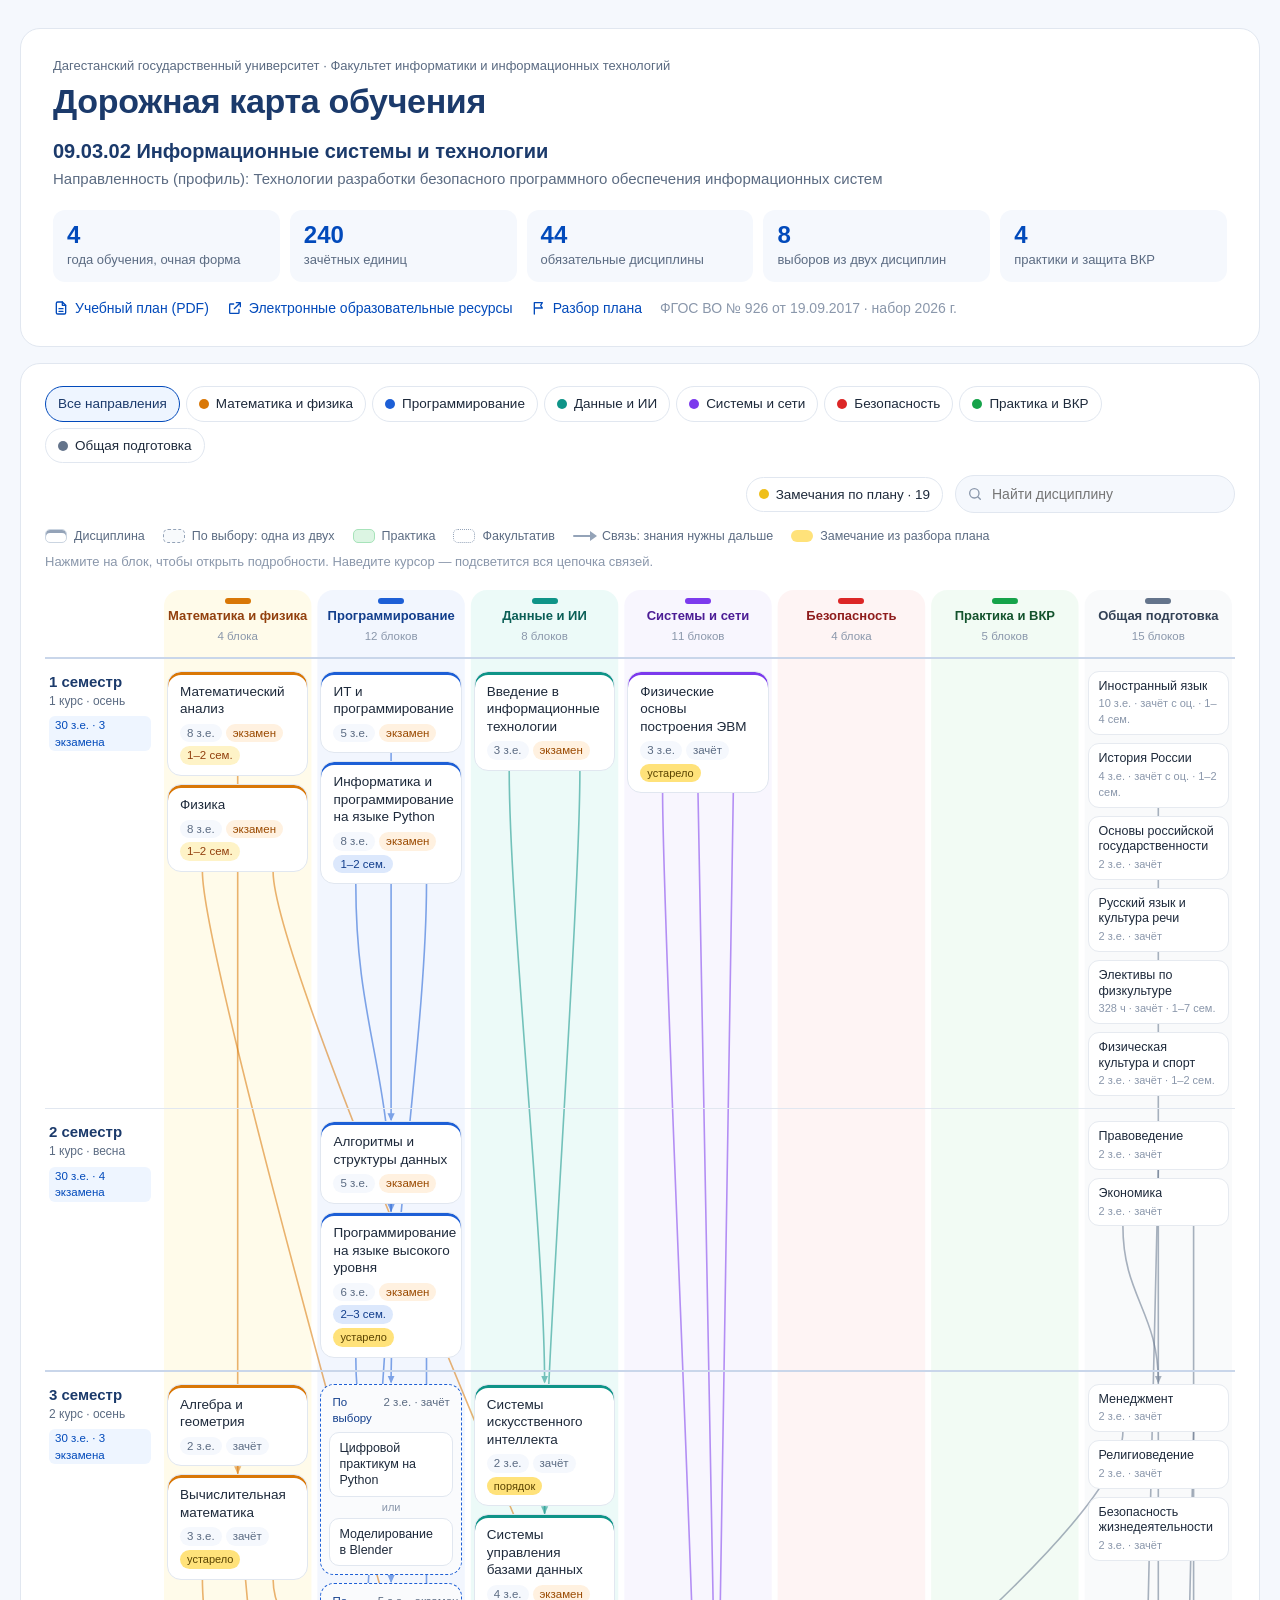
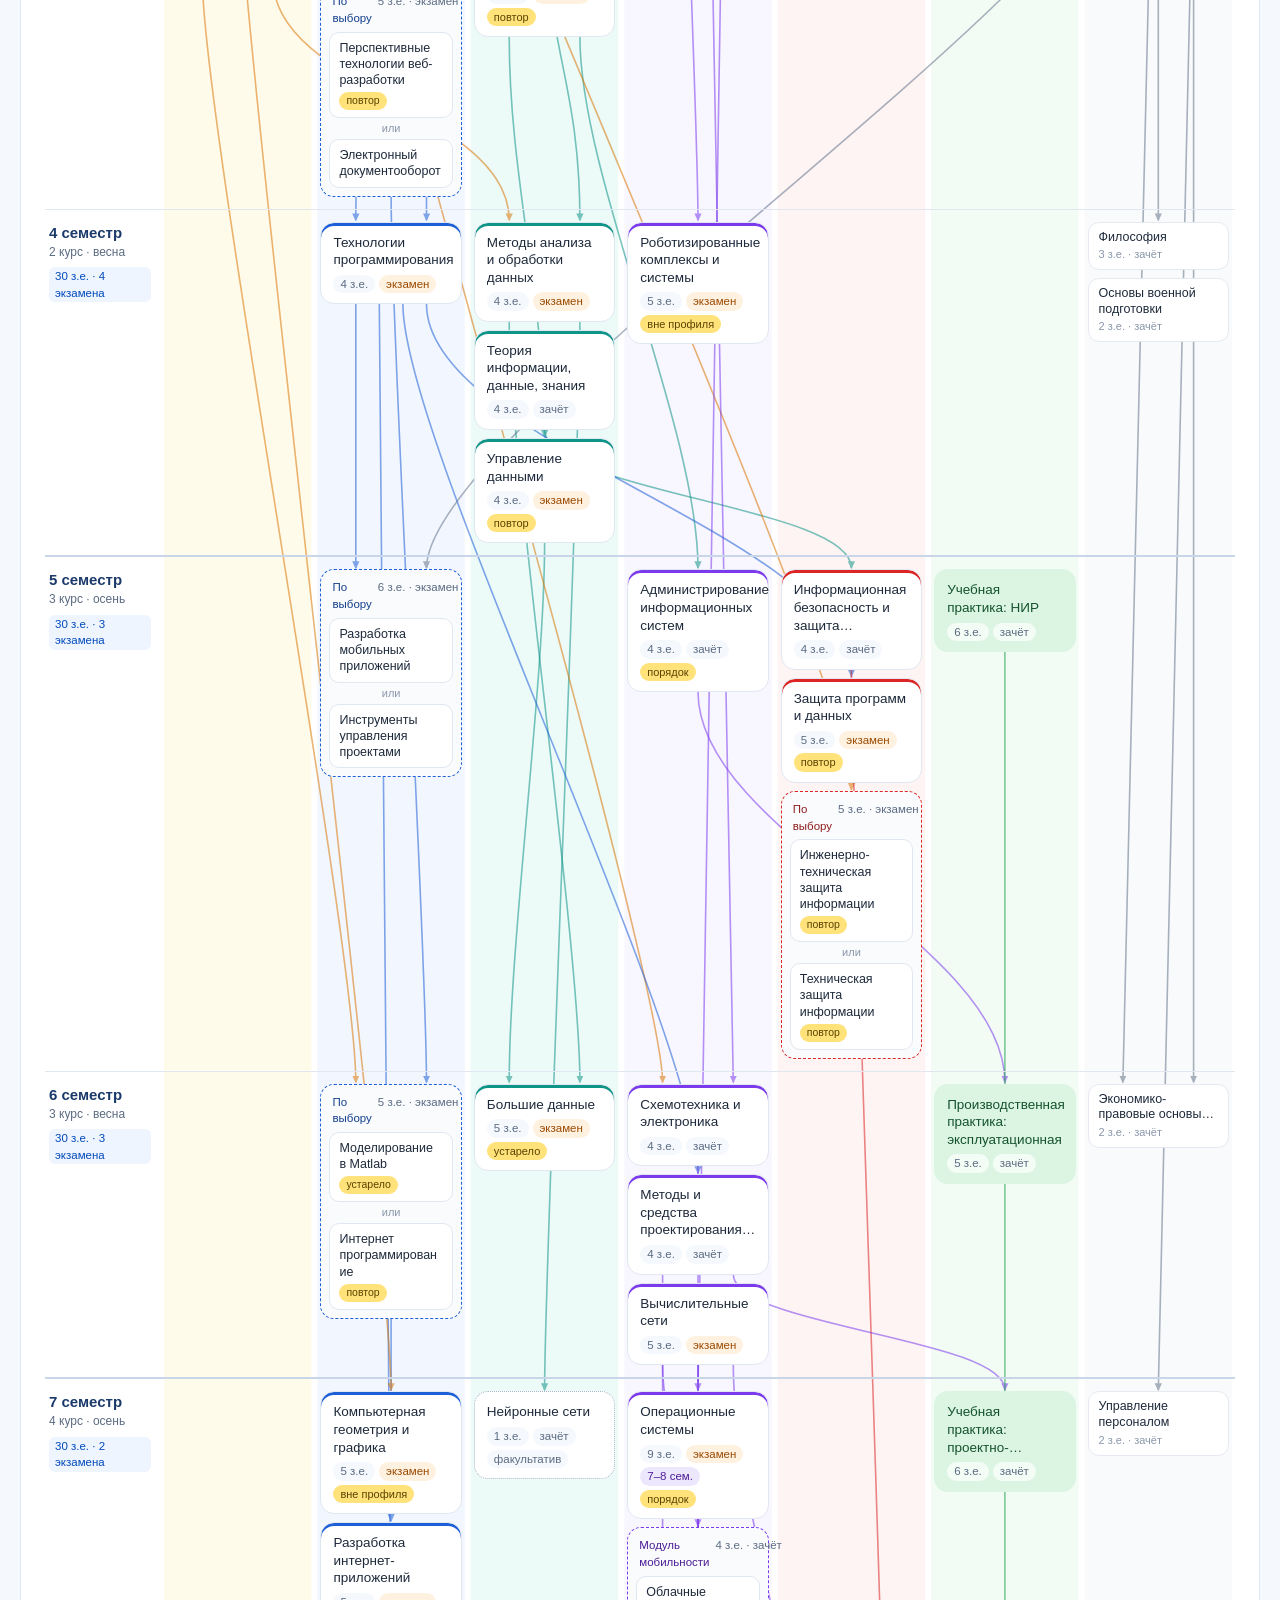
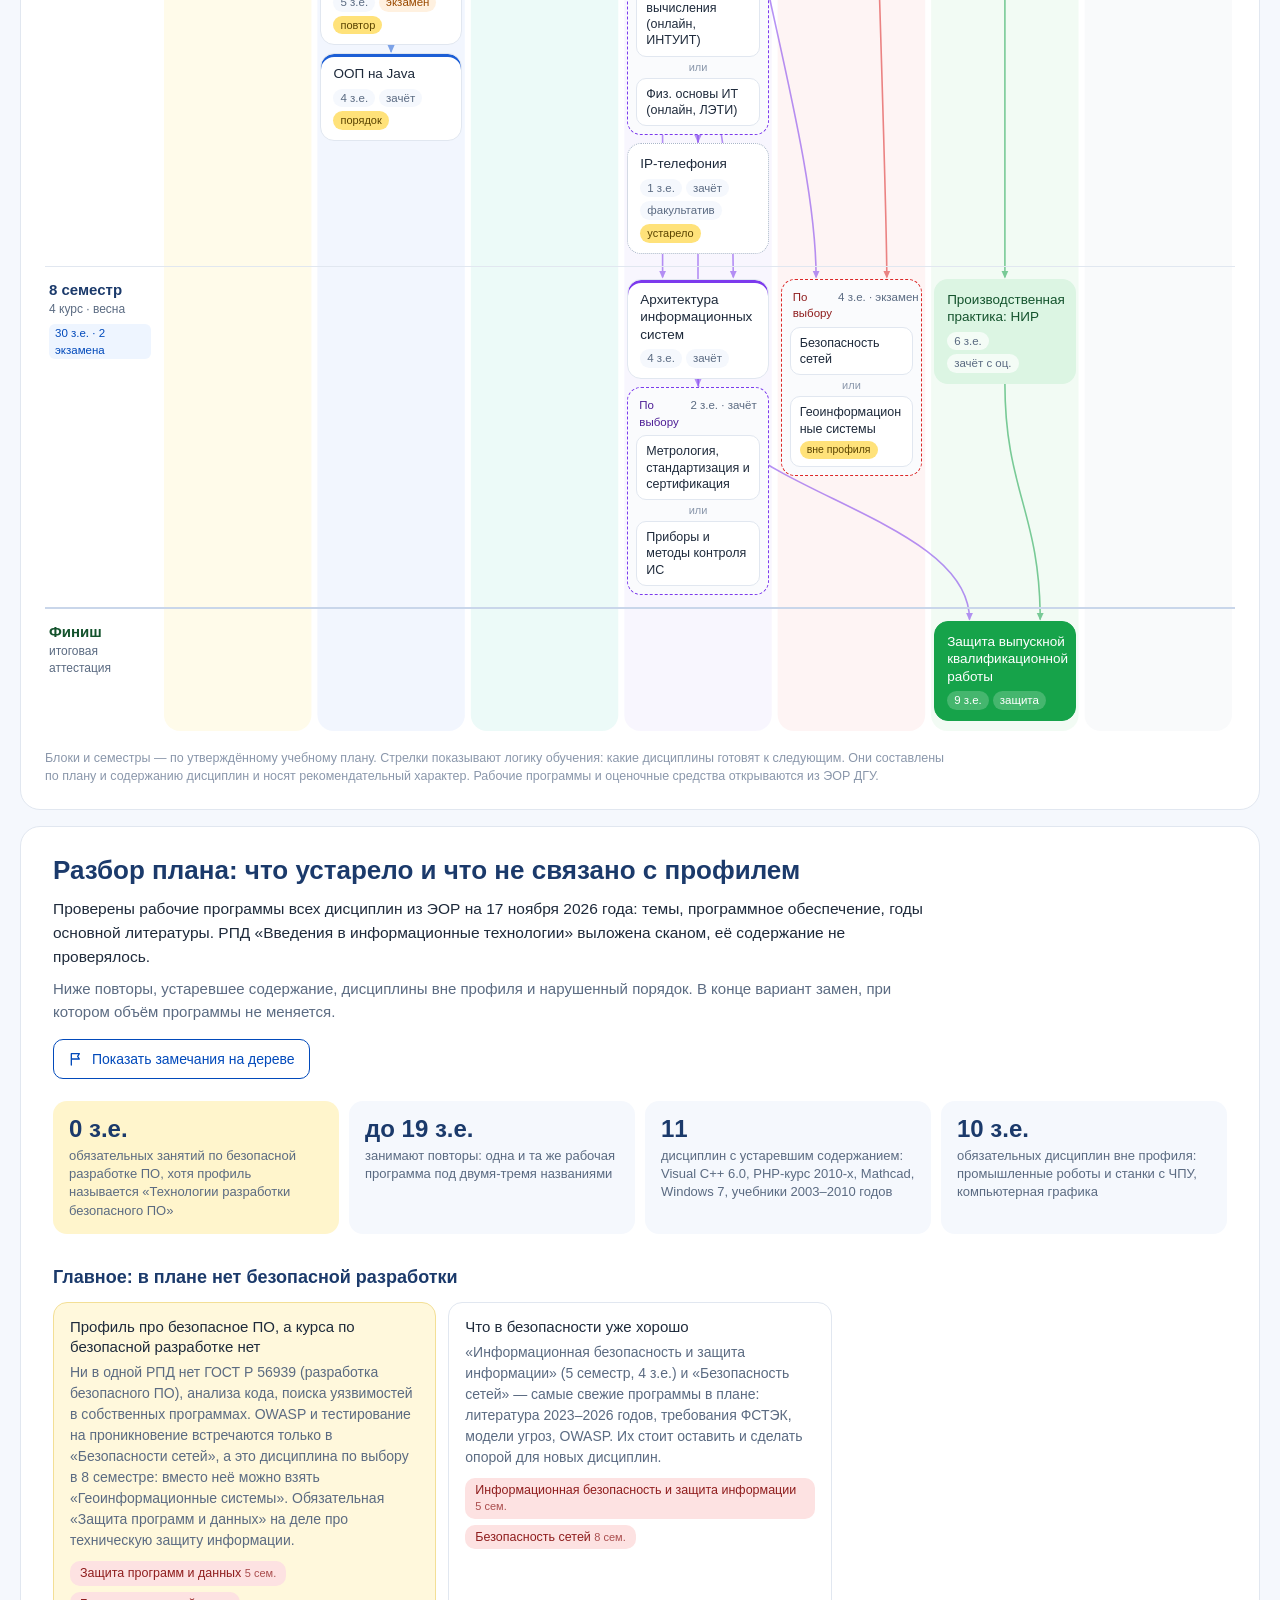
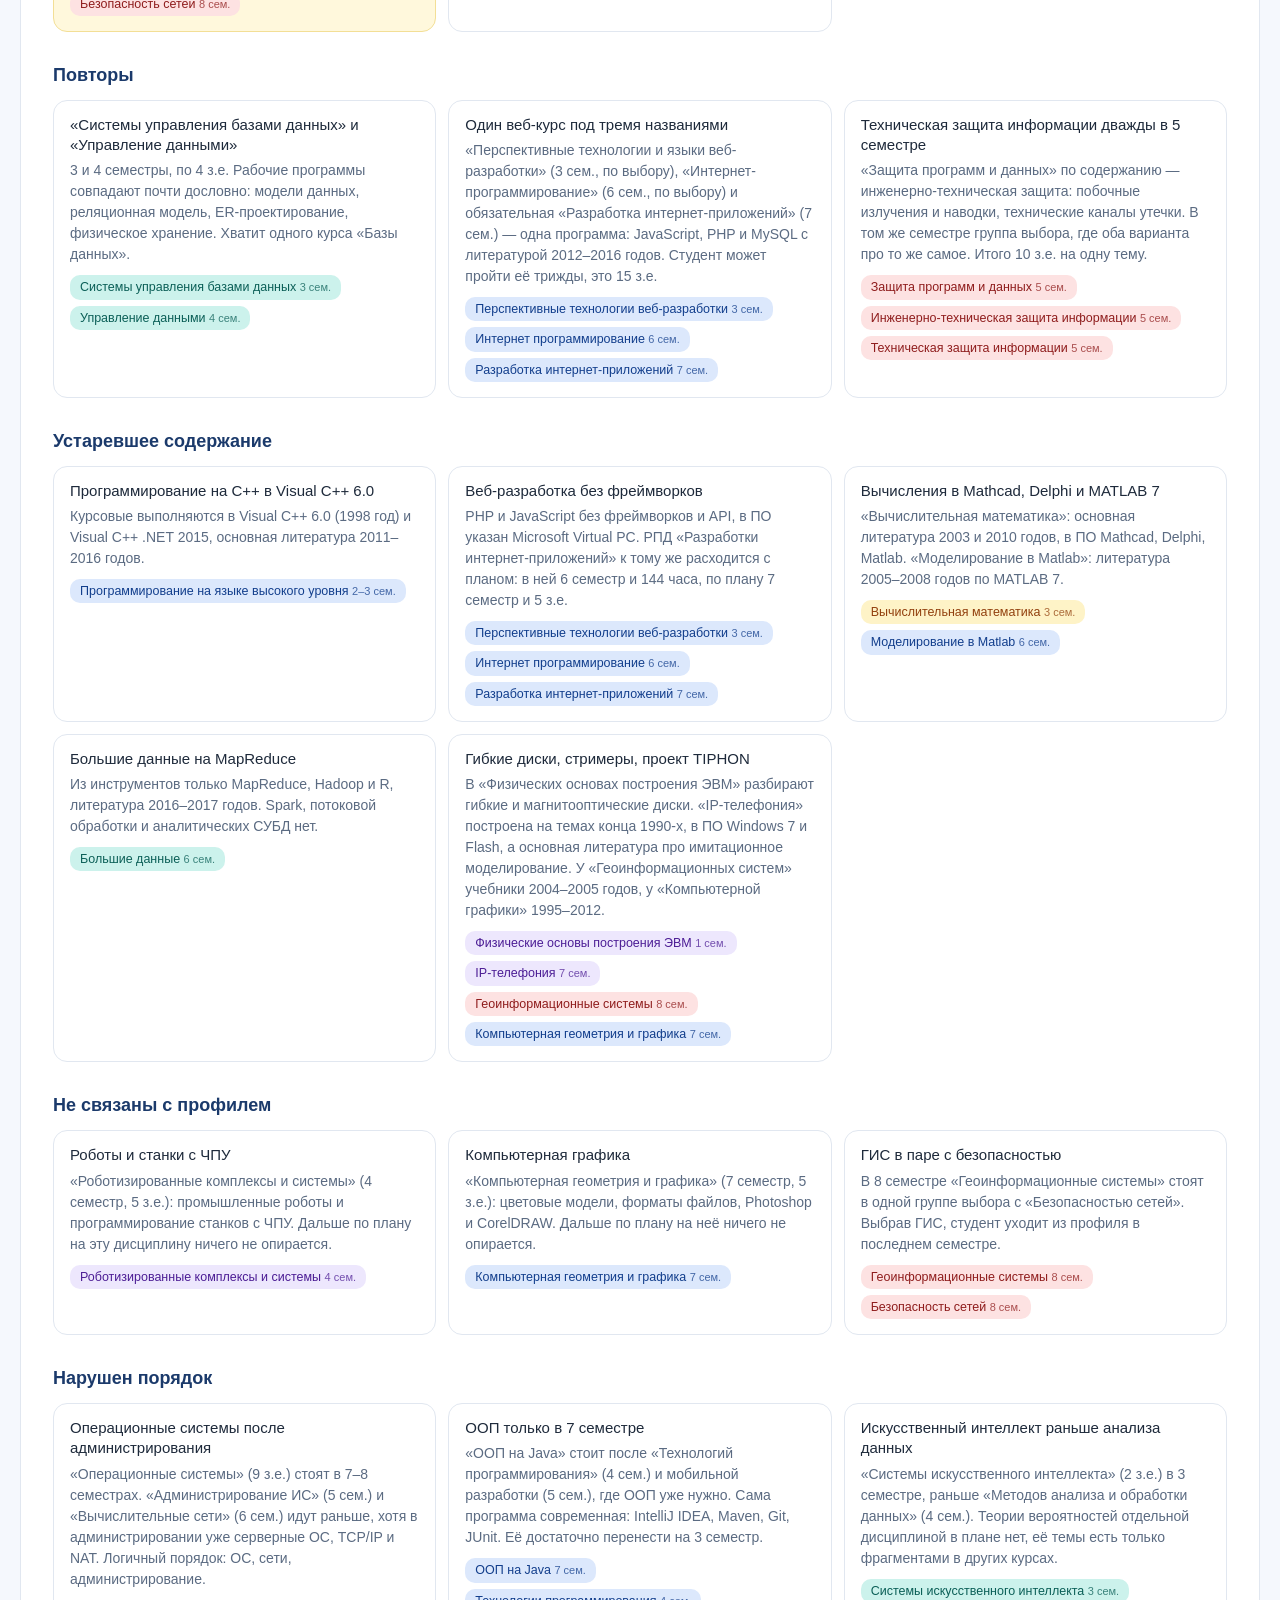
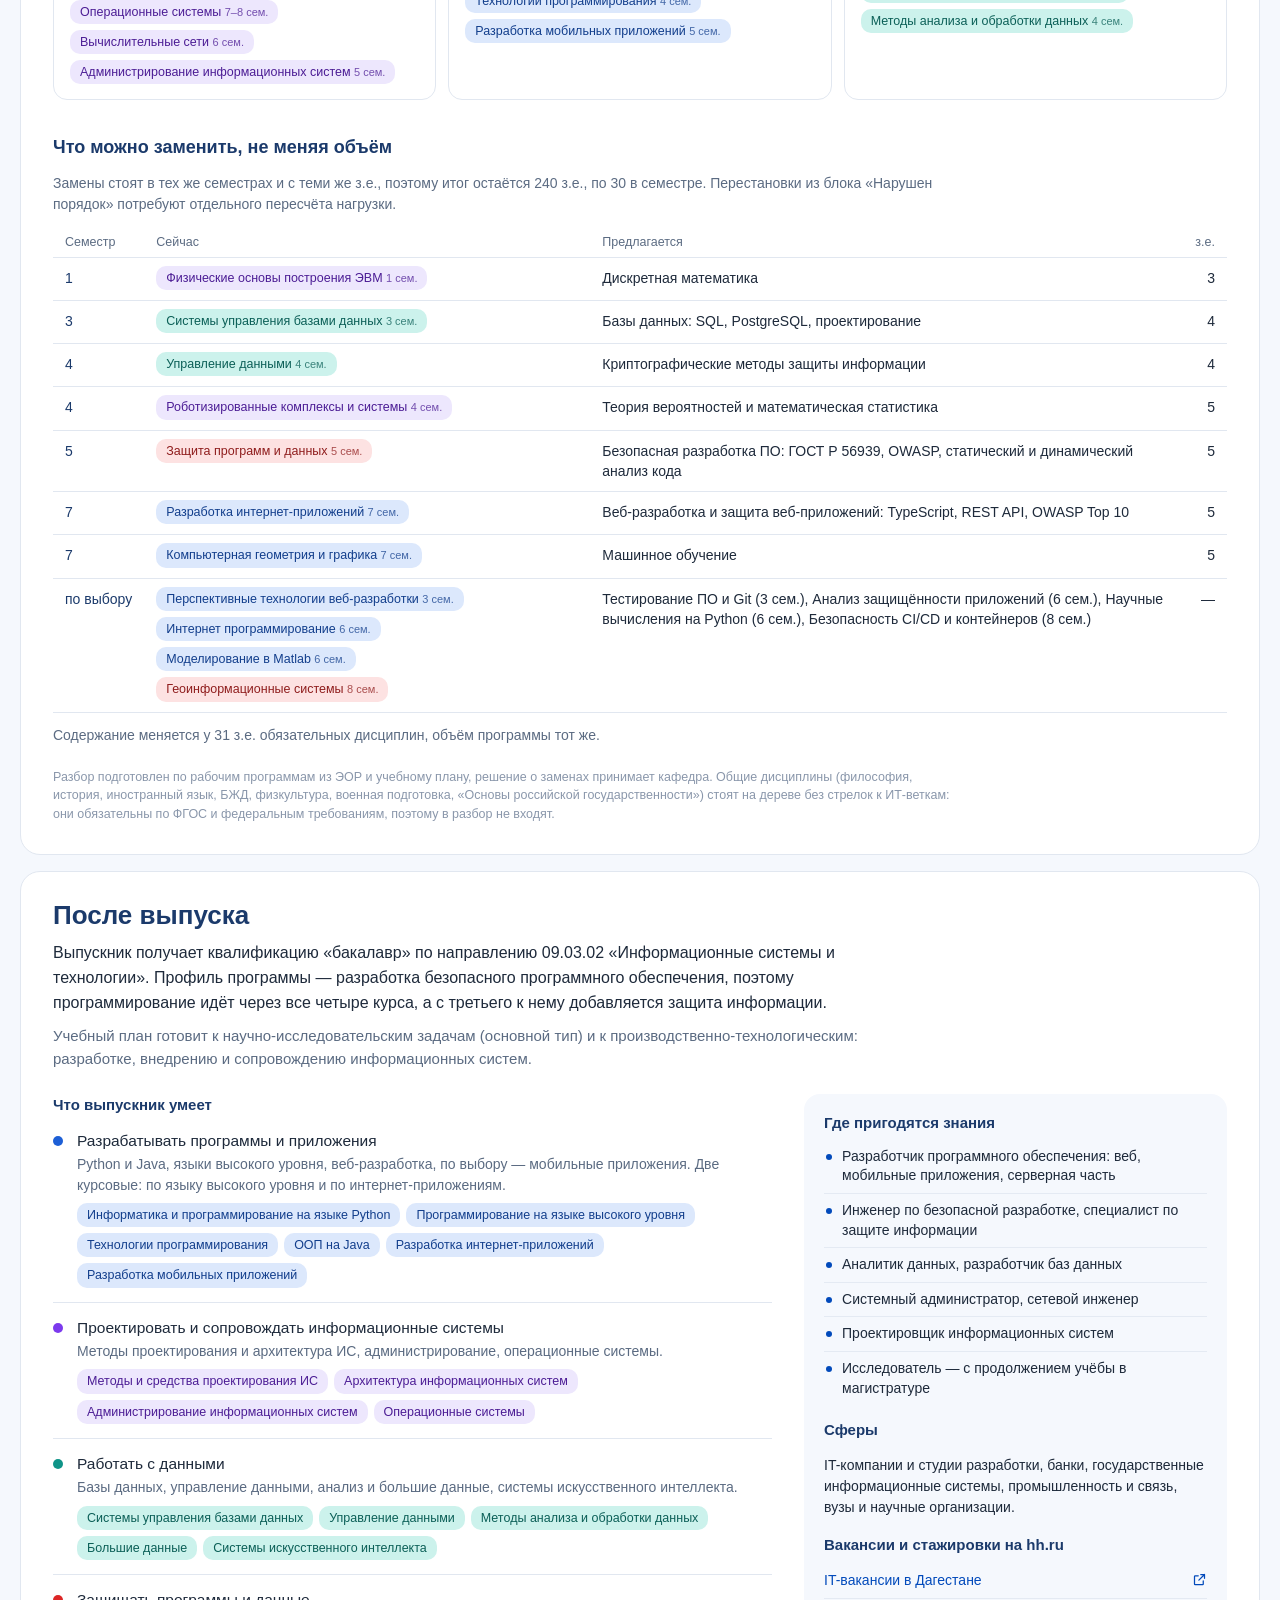
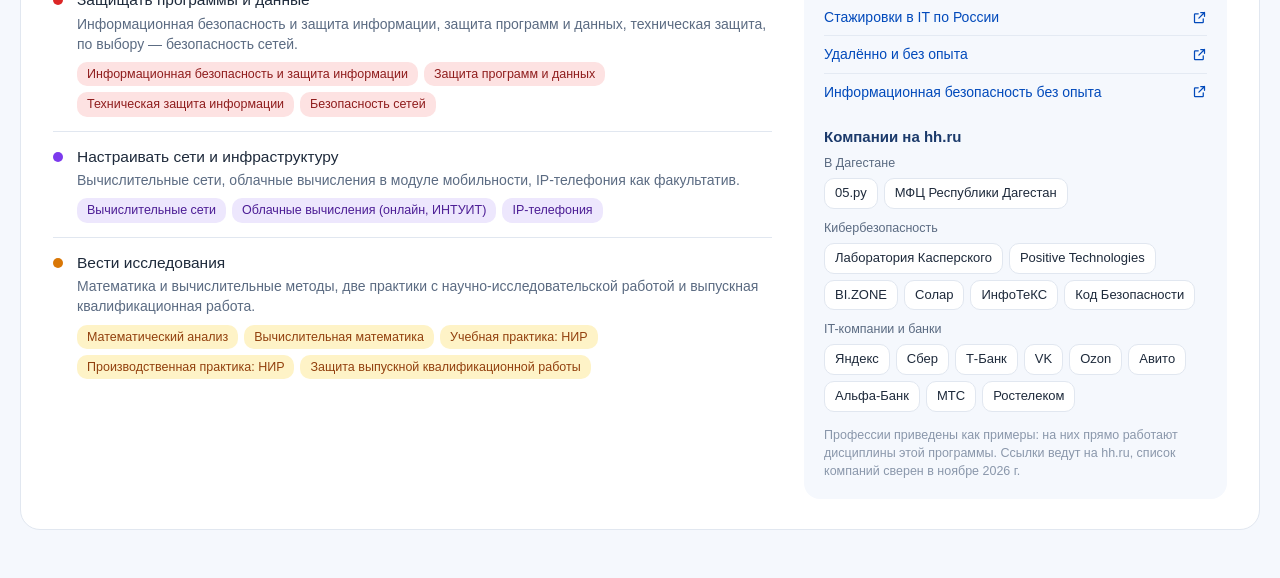
==== commit 5bf9b4fb: "Разбор плана ИСИТ: повторы, устаревшее, вне профиля, порядок Проверены РПД всех дисциплин из ЭОР (17" ====
--- a/docs/index.html
+++ b/docs/index.html
@@ -291,6 +291,69 @@
 #dgu-roadmap .rm-out-companies a { font-size: 13px; padding: 5px 10px; border-radius: 10px; background: var(--rm-white); border: 1px solid var(--rm-line); color: var(--rm-ink); transition: border-color .15s, color .15s; }
 #dgu-roadmap .rm-out-companies a:hover { border-color: var(--rm-blue); color: var(--rm-blue); }
 
+/* ---------- Разбор плана ---------- */
+#dgu-roadmap .rm-flag { display: inline-block; padding: 1px 7px; border-radius: 999px; background: #FFE27A; color: #5A4300; font-size: 11px; font-weight: 500; line-height: 1.5; white-space: nowrap; }
+#dgu-roadmap .rm-opt .rm-flag { display: table; margin-top: 4px; font-size: 10.5px; }
+#dgu-roadmap .rm-card--compact .rm-flag { align-self: flex-start; margin-top: 3px; }
+#dgu-roadmap .rm-lg--flag { width: 22px; height: 12px; border-radius: 999px; background: #FFE27A; }
+#dgu-roadmap .rm-chip--review i { background: #EFBF1A; }
+#dgu-roadmap .rm-chip--review[aria-pressed="true"] { background: #FFF5CC; border-color: #E0B21C; color: #5A4300; font-weight: 500; }
+#dgu-roadmap .rm-chip--review[hidden], #dgu-roadmap [data-rm="reviewlegend"][hidden] { display: none; }
+#dgu-roadmap .rm-toolbar .rm-chip--review { margin-left: auto; }
+#dgu-roadmap .rm-card.is-flag { border-color: #E0B21C; box-shadow: 0 0 0 2px #FFE27A, inset 0 3px 0 var(--c); }
+#dgu-roadmap .rm-card--choice.is-flag, #dgu-roadmap .rm-card--compact.is-flag { box-shadow: 0 0 0 2px #FFE27A; }
+#dgu-roadmap .rm-linkbtn { display: inline-flex; align-items: center; gap: 6px; color: var(--rm-blue); font-size: 14px; }
+#dgu-roadmap .rm-linkbtn:hover { text-decoration: underline; }
+#dgu-roadmap .rm-linkbtn svg { width: 16px; height: 16px; fill: none; stroke: currentColor; stroke-width: 2; stroke-linecap: round; stroke-linejoin: round; }
+#dgu-roadmap .rm-flagbox { background: #FFF8DC; border-radius: 12px; padding: 12px 14px; font-size: 13.5px; line-height: 1.5; color: #3F3300; }
+#dgu-roadmap .rm-flagbox p + p { margin-top: 6px; }
+#dgu-roadmap .rm-flagbox b { font-weight: 600; }
+#dgu-roadmap .rm-flagfix { color: var(--rm-ink); }
+
+#dgu-roadmap .rm-review { background: var(--rm-white); border-radius: 20px; padding: 28px 32px 30px; border: 1px solid var(--rm-line); margin-top: 16px; scroll-margin-top: 12px; }
+#dgu-roadmap .rm-rv-head { max-width: 880px; }
+#dgu-roadmap .rm-rv-head h2 { font-size: 26px; line-height: 1.2; font-weight: 600; color: var(--rm-navy); margin-bottom: 10px; }
+#dgu-roadmap .rm-rv-head p { font-size: 15.5px; line-height: 1.55; }
+#dgu-roadmap .rm-rv-head p + p { margin-top: 8px; color: var(--rm-muted); font-size: 15px; }
+#dgu-roadmap .rm-rv-head .rm-btn { margin-top: 16px; }
+#dgu-roadmap .rm-rv-stats { display: grid; grid-template-columns: repeat(auto-fit, minmax(210px, 1fr)); gap: 10px; margin-top: 22px !important; }
+#dgu-roadmap .rm-rv-stats li { background: var(--rm-bg); border-radius: 14px; padding: 14px 16px; }
+#dgu-roadmap .rm-rv-stats li:first-child { background: #FFF5CC; }
+#dgu-roadmap .rm-rv-stats b { display: block; font-size: 24px; line-height: 1.15; font-weight: 600; color: var(--rm-navy); }
+#dgu-roadmap .rm-rv-stats span { display: block; font-size: 13px; line-height: 1.4; color: var(--rm-muted); margin-top: 4px; }
+#dgu-roadmap .rm-rv-sec { margin-top: 30px; }
+#dgu-roadmap .rm-rv-sec h3, #dgu-roadmap .rm-rv-plan h3 { font-size: 18px; font-weight: 600; color: var(--rm-navy); margin-bottom: 12px; }
+#dgu-roadmap .rm-rv-items { display: grid; grid-template-columns: repeat(auto-fill, minmax(330px, 1fr)); gap: 12px; }
+#dgu-roadmap .rm-rv-item { border: 1px solid var(--rm-line); border-radius: 14px; padding: 14px 16px 15px; }
+#dgu-roadmap .rm-rv-sec--gap .rm-rv-item:first-child { background: #FFF8DC; border-color: #F3DF96; }
+#dgu-roadmap .rm-rv-item b { display: block; font-size: 15px; line-height: 1.35; font-weight: 500; color: var(--rm-ink); }
+#dgu-roadmap .rm-rv-item p { font-size: 14px; line-height: 1.5; color: var(--rm-muted); margin-top: 5px !important; }
+#dgu-roadmap .rm-rv-item .rm-out-chips { margin-top: 10px; }
+#dgu-roadmap .rm-out-chip small { font-size: 11px; opacity: .75; white-space: nowrap; }
+#dgu-roadmap .rm-rv-plan { margin-top: 34px; }
+#dgu-roadmap .rm-rv-plan > p { font-size: 14px; line-height: 1.5; color: var(--rm-muted); max-width: 880px; }
+#dgu-roadmap .rm-rv-table { width: 100%; border-collapse: collapse; margin-top: 12px; font-size: 14px; line-height: 1.45; }
+#dgu-roadmap .rm-rv-table th, #dgu-roadmap .rm-rv-table td { border: 0; background: none; text-align: left; vertical-align: top; padding: 10px 12px; border-bottom: 1px solid var(--rm-line); }
+#dgu-roadmap .rm-rv-table th { font-size: 12.5px; font-weight: 500; color: var(--rm-muted); padding-top: 6px; padding-bottom: 6px; }
+#dgu-roadmap .rm-rv-table td:first-child { white-space: nowrap; font-weight: 500; color: var(--rm-navy); }
+#dgu-roadmap .rm-rv-table th:last-child, #dgu-roadmap .rm-rv-table td:last-child { text-align: right; white-space: nowrap; }
+#dgu-roadmap .rm-rv-table td:nth-child(2) { width: 38%; }
+#dgu-roadmap .rm-rv-table .rm-out-chips { margin-top: -2px; }
+#dgu-roadmap .rm-rv-total { font-size: 14px; font-weight: 500; color: var(--rm-navy); margin-top: 12px !important; }
+#dgu-roadmap .rm-rv-note { font-size: 12.5px; line-height: 1.5; color: var(--rm-faint); margin-top: 22px !important; max-width: 900px; }
+@media (max-width: 760px) {
+  #dgu-roadmap .rm-review { padding: 20px 16px 22px; border-radius: 16px; }
+  #dgu-roadmap .rm-rv-head h2 { font-size: 22px; }
+  #dgu-roadmap .rm-rv-head p { font-size: 15px; }
+  #dgu-roadmap .rm-rv-items { grid-template-columns: 1fr; }
+  #dgu-roadmap .rm-toolbar .rm-chip--review { margin-left: 0; }
+  #dgu-roadmap .rm-rv-table thead { display: none; }
+  #dgu-roadmap .rm-rv-table, #dgu-roadmap .rm-rv-table tbody, #dgu-roadmap .rm-rv-table tr { display: block; width: 100%; }
+  #dgu-roadmap .rm-rv-table tr { padding: 10px 0; border-bottom: 1px solid var(--rm-line); }
+  #dgu-roadmap .rm-rv-table td { display: grid; grid-template-columns: 96px 1fr; gap: 8px; padding: 4px 0; border: 0; width: auto !important; text-align: left !important; white-space: normal !important; }
+  #dgu-roadmap .rm-rv-table td::before { content: attr(data-l); font-size: 12.5px; font-weight: 400; color: var(--rm-muted); }
+}
+
 </style>
 <div id="dgu-roadmap" class="rm" lang="ru">
   <header class="rm-head">
@@ -308,6 +371,7 @@
   <section class="rm-panel">
     <div class="rm-toolbar">
       <div class="rm-tracks" role="group" aria-label="Показать направление" data-rm="tracks"></div>
+      <button type="button" class="rm-chip rm-chip--review" data-rm="reviewtoggle" aria-pressed="false" hidden><i></i><span data-rm="reviewlabel">Замечания по плану</span></button>
       <label class="rm-search">
         <svg viewBox="0 0 24 24" aria-hidden="true"><circle cx="11" cy="11" r="7"/><path d="m20 20-3.5-3.5"/></svg>
         <input type="search" placeholder="Найти дисциплину" aria-label="Найти дисциплину" data-rm="search">
@@ -319,6 +383,7 @@
       <span><i class="rm-lg rm-lg--practice"></i>Практика</span>
       <span><i class="rm-lg rm-lg--optional"></i>Факультатив</span>
       <span><i class="rm-lg rm-lg--arrow"></i>Связь: знания нужны дальше</span>
+      <span data-rm="reviewlegend" hidden><i class="rm-lg rm-lg--flag"></i>Замечание из разбора плана</span>
     </div>
     <p class="rm-hint" data-rm="hint">Нажмите на блок, чтобы открыть подробности. Наведите курсор — подсветится вся цепочка связей.</p>
     <div class="rm-focusbar" data-rm="focusbar">
@@ -336,6 +401,8 @@
     <p class="rm-note">Блоки и семестры — по утверждённому учебному плану. Стрелки показывают логику обучения: какие дисциплины готовят к следующим. Они составлены по плану и содержанию дисциплин и носят рекомендательный характер. Рабочие программы и оценочные средства открываются из ЭОР ДГУ.</p>
   </section>
 
+  <section class="rm-review" data-rm="review" aria-labelledby="rm-review-title"></section>
+
   <section class="rm-out" data-rm="outcomes" aria-labelledby="rm-out-title"></section>
 
   <div class="rm-modal" data-rm="modal" aria-hidden="true">
@@ -345,7 +412,7 @@
 </div>
 
 <script>
-window.DGU_ROADMAP_DATA={"programs":[{"id":"isit","meta":{"code":"09.03.02","short":"ИСИТ","title":"Информационные системы и технологии","profile":"Технологии разработки безопасного программного обеспечения информационных систем","faculty":"Факультет информатики и информационных технологий","level":"Бакалавриат","qualification":"Бакалавр","form":"Очная","years":4,"startYear":2026,"fgos":"ФГОС ВО № 926 от 19.09.2017","approved":"Учёный совет ДГУ, протокол № 5 от 29.01.2026","taskTypes":["научно-исследовательский (основной)","производственно-технологический"],"planUrl":"https://dgu.ru/files-oop/10062026_104111_Ucheb_plan_Napr_09_03_02_ISIT_TRBPOIS_Ochn_2026.pdf","eorUrl":"https://oop.dgu.ru/sved/eor.html?profileId=16456"},"tracks":[{"id":"math","name":"Математика и физика"},{"id":"prog","name":"Программирование"},{"id":"data","name":"Данные и ИИ"},{"id":"sys","name":"Системы и сети"},{"id":"sec","name":"Безопасность"},{"id":"prac","name":"Практика и ВКР"},{"id":"gen","name":"Общая подготовка"}],"nodes":[{"code":"Б1.О.01.01","name":"Философия","short":"Философия","kind":"core","part":"Обязательная часть","counted":true,"sems":[4],"ze":3,"hours":108,"hoursBy":{"lec":28,"lab":0,"pr":30,"self":50,"control":0},"perSem":[{"sem":4,"ze":3,"forms":["Зачёт"],"lec":28,"lab":null,"pr":30,"self":50,"control":null}],"forms":["Зачёт"],"rpd":"https://oop.dgu.ru/sved/files-oop/30062026_031922_20263006fiit65-1.pdf","fos":"https://oop.dgu.ru/sved/files-oop/30062026_041622_FOS_20260630fiit65-1.pdf","module":"Общеобразовательный модуль","track":"gen","start":4},{"code":"Б1.О.01.02","name":"История России","short":"История России","kind":"core","part":"Обязательная часть","counted":true,"sems":[1,2],"ze":4,"hours":144,"hoursBy":{"lec":58,"lab":0,"pr":58,"self":28,"control":0},"perSem":[{"sem":1,"ze":2,"forms":["Зачёт"],"lec":30,"lab":null,"pr":30,"self":12,"control":null},{"sem":2,"ze":2,"forms":["Зачёт с оценкой"],"lec":28,"lab":null,"pr":28,"self":16,"control":null}],"forms":["Зачёт","Зачёт с оценкой"],"rpd":"https://oop.dgu.ru/sved/files-oop/06072026_005310_20260607fiit65-3.pdf","fos":"https://oop.dgu.ru/sved/files-oop/06072026_525710_FOS_20260607fiit65-3.pdf","module":"Общеобразовательный модуль","track":"gen","start":1},{"code":"Б1.О.01.03","name":"Правоведение","short":"Правоведение","kind":"core","part":"Обязательная часть","counted":true,"sems":[2],"ze":2,"hours":72,"hoursBy":{"lec":16,"lab":0,"pr":14,"self":42,"control":0},"perSem":[{"sem":2,"ze":2,"forms":["Зачёт"],"lec":16,"lab":null,"pr":14,"self":42,"control":null}],"forms":["Зачёт"],"rpd":"https://oop.dgu.ru/sved/files-oop/27102026_324711_20261027fiit65-1.pdf","fos":"https://oop.dgu.ru/sved/files-oop/27102026_493611_FOS20261027fiit65-1.pdf","module":"Общеобразовательный модуль","track":"gen","start":2},{"code":"Б1.О.01.04","name":"Менеджмент","short":"Менеджмент","kind":"core","part":"Обязательная часть","counted":true,"sems":[3],"ze":2,"hours":72,"hoursBy":{"lec":16,"lab":0,"pr":14,"self":42,"control":0},"perSem":[{"sem":3,"ze":2,"forms":["Зачёт"],"lec":16,"lab":null,"pr":14,"self":42,"control":null}],"forms":["Зачёт"],"rpd":"https://oop.dgu.ru/sved/files-oop/15072026_243717_20261507fiit65-2.pdf","fos":"https://oop.dgu.ru/sved/files-oop/15072026_493717_FOS_20261507fiit65-2.pdf","module":"Общеобразовательный модуль","track":"gen","start":3},{"code":"Б1.О.01.05","name":"Управление персоналом","short":"Управление персоналом","kind":"core","part":"Обязательная часть","counted":true,"sems":[7],"ze":2,"hours":72,"hoursBy":{"lec":16,"lab":0,"pr":14,"self":42,"control":0},"perSem":[{"sem":7,"ze":2,"forms":["Зачёт"],"lec":16,"lab":null,"pr":14,"self":42,"control":null}],"forms":["Зачёт"],"rpd":"https://oop.dgu.ru/sved/files-oop/30062026_534022_20263006fiit65-3.pdf","fos":"https://oop.dgu.ru/sved/files-oop/30062026_473822_FOS_20263006fiit65-3.pdf","module":"Общеобразовательный модуль","track":"gen","start":7},{"code":"Б1.О.01.06","name":"Религиоведение","short":"Религиоведение","kind":"core","part":"Обязательная часть","counted":true,"sems":[3],"ze":2,"hours":72,"hoursBy":{"lec":16,"lab":0,"pr":14,"self":42,"control":0},"perSem":[{"sem":3,"ze":2,"forms":["Зачёт"],"lec":16,"lab":null,"pr":14,"self":42,"control":null}],"forms":["Зачёт"],"rpd":"https://oop.dgu.ru/sved/files-oop/27082026_464014_15102025_105914_20251015fiit65-3.docx","fos":"https://oop.dgu.ru/sved/files-oop/22072026_581911_FOS_20262207fiit65-2.pdf","module":"Общеобразовательный модуль","track":"gen","start":3},{"code":"Б1.О.01.07","name":"Экономика","short":"Экономика","kind":"core","part":"Обязательная часть","counted":true,"sems":[2],"ze":2,"hours":72,"hoursBy":{"lec":16,"lab":0,"pr":16,"self":40,"control":0},"perSem":[{"sem":2,"ze":2,"forms":["Зачёт"],"lec":16,"lab":null,"pr":16,"self":40,"control":null}],"forms":["Зачёт"],"rpd":"https://oop.dgu.ru/sved/files-oop/06072026_400311_20260607fiit65-6.pdf","fos":"https://oop.dgu.ru/sved/files-oop/06072026_220511_FOS_20260607fiit65-5.pdf","module":"Общеобразовательный модуль","track":"gen","start":2},{"code":"Б1.О.01.08","name":"Основы российской государственности","short":"Основы российской государственности","kind":"core","part":"Обязательная часть","counted":true,"sems":[1],"ze":2,"hours":72,"hoursBy":{"lec":16,"lab":0,"pr":16,"self":40,"control":0},"perSem":[{"sem":1,"ze":2,"forms":["Зачёт"],"lec":16,"lab":null,"pr":16,"self":40,"control":null}],"forms":["Зачёт"],"rpd":"https://oop.dgu.ru/sved/files-oop/06072026_273510_20260607fiit65-2.pdf","fos":"https://oop.dgu.ru/sved/files-oop/06072026_334110_FOS_20260607fiit65-1.pdf","module":"Общеобразовательный модуль","track":"gen","start":1},{"code":"Б1.О.02.01","name":"Основы военной подготовки","short":"Основы военной подготовки","kind":"core","part":"Обязательная часть","counted":true,"sems":[4],"ze":2,"hours":72,"hoursBy":{"lec":28,"lab":0,"pr":28,"self":16,"control":0},"perSem":[{"sem":4,"ze":2,"forms":["Зачёт"],"lec":28,"lab":null,"pr":28,"self":16,"control":null}],"forms":["Зачёт"],"rpd":"https://oop.dgu.ru/sved/files-oop/08072026_484211_RP_OSN.docx","fos":"https://oop.dgu.ru/sved/files-oop/08072026_264311_FOS_Osn.docx","module":"Модуль: Безопасность жизнедеятельности","track":"gen","start":4},{"code":"Б1.О.02.02","name":"Безопасность жизнедеятельности","short":"Безопасность жизнедеятельности","kind":"core","part":"Обязательная часть","counted":true,"sems":[3],"ze":2,"hours":72,"hoursBy":{"lec":16,"lab":0,"pr":14,"self":42,"control":0},"perSem":[{"sem":3,"ze":2,"forms":["Зачёт"],"lec":16,"lab":null,"pr":14,"self":42,"control":null}],"forms":["Зачёт"],"rpd":"https://oop.dgu.ru/sved/files-oop/30062026_245822_20263006fiit65-5.pdf","fos":"https://oop.dgu.ru/sved/files-oop/30062026_251423_FOS_20263006fiit65-5.pdf","module":"Модуль: Безопасность жизнедеятельности","track":"gen","start":3},{"code":"Б1.О.03.01","name":"Иностранный язык (базовый курс)","short":"Иностранный язык","kind":"core","part":"Обязательная часть","counted":true,"sems":[1,2,3,4],"ze":10,"hours":360,"hoursBy":{"lec":0,"lab":0,"pr":192,"self":168,"control":0},"perSem":[{"sem":1,"ze":2,"forms":[],"lec":null,"lab":null,"pr":48,"self":24,"control":null},{"sem":2,"ze":2,"forms":["Зачёт"],"lec":null,"lab":null,"pr":48,"self":24,"control":null},{"sem":3,"ze":2,"forms":[],"lec":null,"lab":null,"pr":48,"self":24,"control":null},{"sem":4,"ze":4,"forms":["Зачёт с оценкой"],"lec":null,"lab":null,"pr":48,"self":96,"control":null}],"forms":["Зачёт","Зачёт с оценкой"],"rpd":"https://oop.dgu.ru/sved/files-oop/30062026_543223_20263006fiit65-7.pdf","fos":"https://oop.dgu.ru/sved/files-oop/30062026_364023_FOS_20263006fiit65-8.pdf","module":"Модуль: Коммуникация","track":"gen","start":1},{"code":"Б1.О.03.02","name":"Русский язык и культура речи","short":"Русский язык и культура речи","kind":"core","part":"Обязательная часть","counted":true,"sems":[1],"ze":2,"hours":72,"hoursBy":{"lec":0,"lab":0,"pr":32,"self":40,"control":0},"perSem":[{"sem":1,"ze":2,"forms":["Зачёт"],"lec":null,"lab":null,"pr":32,"self":40,"control":null}],"forms":["Зачёт"],"rpd":"https://oop.dgu.ru/sved/files-oop/08072026_275211_20260807fiit65-2.pdf","fos":"https://oop.dgu.ru/sved/files-oop/08072026_423811_FOS_20260807fiit65-1.pdf","module":"Модуль: Коммуникация","track":"gen","start":1},{"code":"Б1.О.04.01","name":"Введение в информационные технологии","short":"Введение в информационные технологии","kind":"core","part":"Обязательная часть","counted":true,"sems":[1],"ze":3,"hours":108,"hoursBy":{"lec":0,"lab":34,"pr":0,"self":38,"control":36},"perSem":[{"sem":1,"ze":3,"forms":["Экзамен"],"lec":null,"lab":34,"pr":null,"self":38,"control":36}],"forms":["Экзамен"],"rpd":"https://oop.dgu.ru/sved/files-oop/01072026_095522_05092025_134510_RPVVedenueVitIsit26.doc","fos":"https://oop.dgu.ru/sved/files-oop/01072026_140123_05092025_294610_FOSVVedenieVitIsit2026.docx","module":"Модуль: Информационные технологии","track":"data","start":1},{"code":"Б1.О.04.02","name":"Системы искусственного интеллекта","short":"Системы искусственного интеллекта","kind":"core","part":"Обязательная часть","counted":true,"sems":[3],"ze":2,"hours":72,"hoursBy":{"lec":16,"lab":0,"pr":16,"self":40,"control":0},"perSem":[{"sem":3,"ze":2,"forms":["Зачёт"],"lec":16,"lab":null,"pr":16,"self":40,"control":null}],"forms":["Зачёт"],"rpd":"https://oop.dgu.ru/sved/files-oop/01072026_520223_08092025_312413_RP_SII_isit-26.docx","fos":"https://oop.dgu.ru/sved/files-oop/01072026_360523_08092025_352013_FOS_SII_Isit_2026.docx","module":"Модуль: Информационные технологии","track":"data","start":3},{"code":"Б1.О.05.01","name":"Математический анализ","short":"Математический анализ","kind":"core","part":"Обязательная часть","counted":true,"sems":[1,2],"ze":8,"hours":288,"hoursBy":{"lec":66,"lab":0,"pr":50,"self":136,"control":36},"perSem":[{"sem":1,"ze":3,"forms":["Зачёт"],"lec":32,"lab":null,"pr":16,"self":60,"control":null},{"sem":2,"ze":5,"forms":["Экзамен"],"lec":34,"lab":null,"pr":34,"self":76,"control":36}],"forms":["Экзамен","Зачёт"],"rpd":"https://oop.dgu.ru/sved/files-oop/02072026_190517_20260207fiit65-2.pdf","fos":"https://oop.dgu.ru/sved/files-oop/02072026_470517_FOS_20260207fiit65-2.pdf","module":"Базовый модуль направления","track":"math","start":1},{"code":"Б1.О.05.02","name":"Алгебра и геометрия","short":"Алгебра и геометрия","kind":"core","part":"Обязательная часть","counted":true,"sems":[3],"ze":2,"hours":72,"hoursBy":{"lec":16,"lab":0,"pr":16,"self":40,"control":0},"perSem":[{"sem":3,"ze":2,"forms":["Зачёт"],"lec":16,"lab":null,"pr":16,"self":40,"control":null}],"forms":["Зачёт"],"rpd":"https://oop.dgu.ru/sved/files-oop/01072026_432300_20263006fiit65-11.pdf","fos":"https://oop.dgu.ru/sved/files-oop/01072026_402500_FOS_20263006fiit65-11.pdf","module":"Базовый модуль направления","track":"math","start":3},{"code":"Б1.О.05.03","name":"Методы анализа и обработки данных","short":"Методы анализа и обработки данных","kind":"core","part":"Обязательная часть","counted":true,"sems":[4],"ze":4,"hours":144,"hoursBy":{"lec":16,"lab":0,"pr":32,"self":60,"control":36},"perSem":[{"sem":4,"ze":4,"forms":["Экзамен"],"lec":16,"lab":null,"pr":32,"self":60,"control":36}],"forms":["Экзамен"],"rpd":"https://oop.dgu.ru/sved/files-oop/27082026_434714_15092025_094518_методы_анализа_25.docx","fos":"https://oop.dgu.ru/sved/files-oop/27082026_554214_21102025_502217_FOS_MAOID_ISIT2025.docx","module":"Базовый модуль направления","track":"data","start":4},{"code":"Б1.О.05.04","name":"Вычислительная математика","short":"Вычислительная математика","kind":"core","part":"Обязательная часть","counted":true,"sems":[3],"ze":3,"hours":108,"hoursBy":{"lec":16,"lab":0,"pr":16,"self":76,"control":0},"perSem":[{"sem":3,"ze":3,"forms":["Зачёт"],"lec":16,"lab":null,"pr":16,"self":76,"control":null}],"forms":["Зачёт"],"rpd":"https://oop.dgu.ru/sved/files-oop/07072026_033516_20260707fiit65-5.pdf","fos":"https://oop.dgu.ru/sved/files-oop/07072026_473816_FOS_20260707fiit65-4.pdf","module":"Базовый модуль направления","track":"math","start":3},{"code":"Б1.О.05.05","name":"Физика","short":"Физика","kind":"core","part":"Обязательная часть","counted":true,"sems":[1,2],"ze":8,"hours":288,"hoursBy":{"lec":50,"lab":68,"pr":0,"self":134,"control":36},"perSem":[{"sem":1,"ze":3,"forms":["Зачёт"],"lec":18,"lab":36,"pr":null,"self":54,"control":null},{"sem":2,"ze":5,"forms":["Экзамен"],"lec":32,"lab":32,"pr":null,"self":80,"control":36}],"forms":["Экзамен","Зачёт"],"rpd":"https://oop.dgu.ru/sved/files-oop/01072026_111300_20263006fiit65-10.pdf","fos":"https://oop.dgu.ru/sved/files-oop/01072026_011600_FOS_20263006fiit65-9.pdf","module":"Базовый модуль направления","track":"math","start":1},{"code":"Б1.О.05.06","name":"Схемотехника и электроника","short":"Схемотехника и электроника","kind":"core","part":"Обязательная часть","counted":true,"sems":[6],"ze":4,"hours":144,"hoursBy":{"lec":32,"lab":32,"pr":18,"self":62,"control":0},"perSem":[{"sem":6,"ze":4,"forms":["Зачёт"],"lec":32,"lab":32,"pr":18,"self":62,"control":null}],"forms":["Зачёт"],"rpd":"https://oop.dgu.ru/sved/files-oop/07072026_544411_20260707fiit65-2.pdf","fos":"https://oop.dgu.ru/sved/files-oop/07072026_114811_FOS_20260707fiit65-1.pdf","module":"Базовый модуль направления","track":"sys","start":6},{"code":"Б1.О.05.07","name":"Теория информации, данные, знания","short":"Теория информации, данные, знания","kind":"core","part":"Обязательная часть","counted":true,"sems":[4],"ze":4,"hours":144,"hoursBy":{"lec":16,"lab":0,"pr":32,"self":96,"control":0},"perSem":[{"sem":4,"ze":4,"forms":["Зачёт"],"lec":16,"lab":null,"pr":32,"self":96,"control":null}],"forms":["Зачёт"],"rpd":"https://oop.dgu.ru/sved/files-oop/11092026_055013_RP_TI_26.pdf","fos":"https://oop.dgu.ru/sved/files-oop/11092026_405213_FOS_TI_26.pdf","module":"Базовый модуль направления","track":"data","start":4},{"code":"Б1.О.05.08","name":"Архитектура информационных систем","short":"Архитектура информационных систем","kind":"core","part":"Обязательная часть","counted":true,"sems":[8],"ze":4,"hours":144,"hoursBy":{"lec":18,"lab":16,"pr":0,"self":110,"control":0},"perSem":[{"sem":8,"ze":4,"forms":["Зачёт"],"lec":18,"lab":16,"pr":null,"self":110,"control":null}],"forms":["Зачёт"],"rpd":"https://oop.dgu.ru/sved/files-oop/06072026_132911_z_RP_AIS_ISIT2026.docx","fos":"https://oop.dgu.ru/sved/files-oop/06072026_073311_Z_FOS_AIS_ISIT2026_(1).docx","module":"Базовый модуль направления","track":"sys","start":8},{"code":"Б1.О.05.09","name":"Информационные технологии и программирование","short":"ИТ и программирование","kind":"core","part":"Обязательная часть","counted":true,"sems":[1],"ze":5,"hours":180,"hoursBy":{"lec":36,"lab":18,"pr":0,"self":90,"control":36},"perSem":[{"sem":1,"ze":5,"forms":["Экзамен"],"lec":36,"lab":18,"pr":null,"self":90,"control":36}],"forms":["Экзамен"],"rpd":"https://oop.dgu.ru/sved/files-oop/01072026_051423_15092025_300209_20250915fiit65-3R.docx","fos":"https://oop.dgu.ru/sved/files-oop/01072026_351523_15092025_082109_FOS20250915fiit65-2F.docx","module":"Базовый модуль направления","track":"prog","start":1},{"code":"Б1.О.05.10","name":"Методы и средства проектирования информационных систем","short":"Методы и средства проектирования ИС","kind":"core","part":"Обязательная часть","counted":true,"sems":[6],"ze":4,"hours":144,"hoursBy":{"lec":18,"lab":18,"pr":0,"self":108,"control":0},"perSem":[{"sem":6,"ze":4,"forms":["Зачёт"],"lec":18,"lab":18,"pr":null,"self":108,"control":null}],"forms":["Зачёт"],"rpd":"https://oop.dgu.ru/sved/files-oop/06072026_584211_z_RP_MIS_PIS_26.docx","fos":"https://oop.dgu.ru/sved/files-oop/06072026_254311_z_FOS_MIS_PIC_266.docx","module":"Базовый модуль направления","track":"sys","start":6},{"code":"Б1.О.05.11","name":"Информационная безопасность и защита информации","short":"Информационная безопасность и защита информации","kind":"core","part":"Обязательная часть","counted":true,"sems":[5],"ze":4,"hours":144,"hoursBy":{"lec":28,"lab":32,"pr":0,"self":84,"control":0},"perSem":[{"sem":5,"ze":4,"forms":["Зачёт"],"lec":28,"lab":32,"pr":null,"self":84,"control":null}],"forms":["Зачёт"],"rpd":"https://oop.dgu.ru/sved/files-oop/01072026_462923_12092025_111616_20250912fiit65-5IBIZI.docx","fos":"https://oop.dgu.ru/sved/files-oop/01072026_183123_12092025_262516_FOS20250912fiit65-5ibizi.docx","module":"Базовый модуль направления","track":"sec","start":5},{"code":"Б1.О.05.12","name":"Вычислительные сети","short":"Вычислительные сети","kind":"core","part":"Обязательная часть","counted":true,"sems":[6],"ze":5,"hours":180,"hoursBy":{"lec":32,"lab":32,"pr":32,"self":48,"control":36},"perSem":[{"sem":6,"ze":5,"forms":["Экзамен"],"lec":32,"lab":32,"pr":32,"self":48,"control":36}],"forms":["Экзамен"],"rpd":"https://oop.dgu.ru/sved/files-oop/21082026_310213_РП_ВЫЧИСЛИТЕЛЬНЫЕ_СЕТИ_ИСиТ_2026.pdf","fos":"https://oop.dgu.ru/sved/files-oop/06072026_462316_ФОС_Вычислительные_сети_ИСИТ_2026_1.pdf","module":"Базовый модуль направления","track":"sys","start":6},{"code":"Б1.О.05.13","name":"Технологии программирования","short":"Технологии программирования","kind":"core","part":"Обязательная часть","counted":true,"sems":[4],"ze":4,"hours":144,"hoursBy":{"lec":32,"lab":32,"pr":0,"self":44,"control":36},"perSem":[{"sem":4,"ze":4,"forms":["Экзамен"],"lec":32,"lab":32,"pr":null,"self":44,"control":36}],"forms":["Экзамен"],"rpd":"https://oop.dgu.ru/sved/files-oop/06072026_150612_z_RP_TIMPR_isit_26_(1).docx","fos":"https://oop.dgu.ru/sved/files-oop/06072026_400612_z_FOS_TIMPR_isit_26_(1).docx","module":"Базовый модуль направления","track":"prog","start":4},{"code":"Б1.О.05.14","name":"Алгоритмы и структуры данных","short":"Алгоритмы и структуры данных","kind":"core","part":"Обязательная часть","counted":true,"sems":[2],"ze":5,"hours":180,"hoursBy":{"lec":32,"lab":32,"pr":0,"self":80,"control":36},"perSem":[{"sem":2,"ze":5,"forms":["Экзамен"],"lec":32,"lab":32,"pr":null,"self":80,"control":36}],"forms":["Экзамен"],"rpd":"https://oop.dgu.ru/sved/files-oop/06072026_301312_z_RP_AD_tagudin_2026_(1).docx","fos":"https://oop.dgu.ru/sved/files-oop/06072026_451312_z_FOS_ISIT_AISD_26_(1).docx","module":"Базовый модуль направления","track":"prog","start":2},{"code":"Б1.В.01.01","name":"Информатика и программирование на языке Python","short":"Информатика и программирование на языке Python","kind":"variable","part":"Часть, формируемая участниками образовательных отношений","counted":true,"sems":[1,2],"ze":8,"hours":288,"hoursBy":{"lec":48,"lab":46,"pr":0,"self":122,"control":72},"perSem":[{"sem":1,"ze":4,"forms":["Экзамен"],"lec":30,"lab":28,"pr":null,"self":50,"control":36},{"sem":2,"ze":4,"forms":["Экзамен"],"lec":18,"lab":18,"pr":null,"self":72,"control":36}],"forms":["Экзамен"],"rpd":"https://oop.dgu.ru/sved/files-oop/11092026_064513_RP_Python_220.pdf","fos":"https://oop.dgu.ru/sved/files-oop/08072025_291022_FOS_PROG_ISIT25.pdf","module":"Модуль профильной направленности","track":"prog","start":1},{"code":"Б1.В.01.02","name":"Операционные системы","short":"Операционные системы","kind":"variable","part":"Часть, формируемая участниками образовательных отношений","counted":true,"sems":[7,8],"ze":9,"hours":324,"hoursBy":{"lec":60,"lab":60,"pr":28,"self":140,"control":36},"perSem":[{"sem":7,"ze":4,"forms":[],"lec":28,"lab":28,"pr":28,"self":60,"control":null},{"sem":8,"ze":5,"forms":["Экзамен"],"lec":32,"lab":32,"pr":null,"self":80,"control":36}],"forms":["Экзамен"],"rpd":"https://oop.dgu.ru/sved/files-oop/02072026_160718_15092025_114312_20250915fiit65-9.docx","fos":"https://oop.dgu.ru/sved/files-oop/02072026_440818_15092025_335313_FOS20250915fiit65-7_(1).docx","module":"Модуль профильной направленности","track":"sys","start":7},{"code":"Б1.В.01.03","name":"Защита программ и данных","short":"Защита программ и данных","kind":"variable","part":"Часть, формируемая участниками образовательных отношений","counted":true,"sems":[5],"ze":5,"hours":180,"hoursBy":{"lec":28,"lab":32,"pr":0,"self":48,"control":36},"perSem":[{"sem":5,"ze":5,"forms":["Экзамен"],"lec":28,"lab":32,"pr":null,"self":48,"control":36}],"forms":["Экзамен"],"rpd":"https://oop.dgu.ru/sved/files-oop/02072026_361118_15092025_523016_20250915fiit65-12r-tr.docx","fos":"https://oop.dgu.ru/sved/files-oop/02072026_121318_15092025_563616_FOS20250915fiit65-10аf.docx","module":"Модуль профильной направленности","track":"sec","start":5},{"code":"Б1.В.01.04","name":"Компьютерная геометрия и графика","short":"Компьютерная геометрия и графика","kind":"variable","part":"Часть, формируемая участниками образовательных отношений","counted":true,"sems":[7],"ze":5,"hours":180,"hoursBy":{"lec":28,"lab":28,"pr":28,"self":60,"control":36},"perSem":[{"sem":7,"ze":5,"forms":["Экзамен"],"lec":28,"lab":28,"pr":28,"self":60,"control":36}],"forms":["Экзамен"],"rpd":"https://oop.dgu.ru/sved/files-oop/02072026_221518_15092025_000509_20250915fiit65-4r.docx","fos":"https://oop.dgu.ru/sved/files-oop/02072026_451618_15092025_062309_FOS20250915fiit65-3_(1).docx","module":"Модуль профильной направленности","track":"prog","start":7},{"code":"Б1.В.01.05","name":"Физические основы построения ЭВМ","short":"Физические основы построения ЭВМ","kind":"variable","part":"Часть, формируемая участниками образовательных отношений","counted":true,"sems":[1],"ze":3,"hours":108,"hoursBy":{"lec":16,"lab":16,"pr":0,"self":76,"control":0},"perSem":[{"sem":1,"ze":3,"forms":["Зачёт"],"lec":16,"lab":16,"pr":null,"self":76,"control":null}],"forms":["Зачёт"],"rpd":"https://oop.dgu.ru/sved/files-oop/02072026_221818_08092025_021313_RP_FIZ_osn_isit_2025.docx","fos":"https://oop.dgu.ru/sved/files-oop/02072026_251918_08092025_422713_Fos_Tagudin_2025.docx","module":"Модуль профильной направленности","track":"sys","start":1},{"code":"Б1.В.01.06","name":"Роботизированные комплексы и системы","short":"Роботизированные комплексы и системы","kind":"variable","part":"Часть, формируемая участниками образовательных отношений","counted":true,"sems":[4],"ze":5,"hours":180,"hoursBy":{"lec":32,"lab":32,"pr":0,"self":80,"control":36},"perSem":[{"sem":4,"ze":5,"forms":["Экзамен"],"lec":32,"lab":32,"pr":null,"self":80,"control":36}],"forms":["Экзамен"],"rpd":"https://oop.dgu.ru/sved/files-oop/02072026_212018_15092025_081409_20250915fiit65-7_(1).docx","fos":"https://oop.dgu.ru/sved/files-oop/21082026_412811_Роботизированные_комплексы_и_системы_ФОС_ИСиТ.pdf","module":"Модуль профильной направленности","track":"sys","start":4},{"code":"Б1.В.01.07","name":"Системы управления базами данных","short":"Системы управления базами данных","kind":"variable","part":"Часть, формируемая участниками образовательных отношений","counted":true,"sems":[3],"ze":4,"hours":144,"hoursBy":{"lec":32,"lab":32,"pr":32,"self":12,"control":36},"perSem":[{"sem":3,"ze":4,"forms":["Экзамен"],"lec":32,"lab":32,"pr":32,"self":12,"control":36}],"forms":["Экзамен"],"rpd":"https://oop.dgu.ru/sved/files-oop/02072026_282218_15092025_270219_субд_2025_(1).docx","fos":"https://oop.dgu.ru/sved/files-oop/15092025_460219_фос_субд_2025.docx","module":"Модуль профильной направленности","track":"data","start":3},{"code":"Б1.В.01.08","name":"Администрирование информационных систем","short":"Администрирование информационных систем","kind":"variable","part":"Часть, формируемая участниками образовательных отношений","counted":true,"sems":[5],"ze":4,"hours":144,"hoursBy":{"lec":28,"lab":32,"pr":28,"self":56,"control":0},"perSem":[{"sem":5,"ze":4,"forms":["Зачёт"],"lec":28,"lab":32,"pr":28,"self":56,"control":null}],"forms":["Зачёт"],"rpd":"https://oop.dgu.ru/sved/files-oop/02072026_282418_14092025_091522_РП_Аминистрирование_ИС.docx","fos":"https://oop.dgu.ru/sved/files-oop/02072026_472518_14092025_041222_Администрирование_а_ИС_2025_ИСИТ_(1).docx","module":"Модуль профильной направленности","track":"sys","start":5},{"code":"Б1.В.01.09","name":"Программирование на языке высокого уровня","short":"Программирование на языке высокого уровня","kind":"variable","part":"Часть, формируемая участниками образовательных отношений","counted":true,"sems":[2,3],"ze":6,"hours":216,"hoursBy":{"lec":34,"lab":50,"pr":0,"self":96,"control":36},"perSem":[{"sem":2,"ze":2,"forms":["Зачёт"],"lec":18,"lab":18,"pr":null,"self":36,"control":null},{"sem":3,"ze":4,"forms":["Экзамен","Курсовая работа"],"lec":16,"lab":32,"pr":null,"self":60,"control":36}],"forms":["Экзамен","Зачёт","Курсовая работа"],"rpd":"https://oop.dgu.ru/sved/files-oop/08072026_010412_z_RPProgrammISIT25_(2).docx","fos":"https://oop.dgu.ru/sved/files-oop/08072026_170412_FOS_C++26.docx","module":"Модуль профильной направленности","track":"prog","start":2},{"code":"Б1.В.01.10","name":"Разработка Интернет приложений","short":"Разработка интернет-приложений","kind":"variable","part":"Часть, формируемая участниками образовательных отношений","counted":true,"sems":[7],"ze":5,"hours":180,"hoursBy":{"lec":28,"lab":28,"pr":28,"self":60,"control":36},"perSem":[{"sem":7,"ze":5,"forms":["Экзамен","Курсовая работа"],"lec":28,"lab":28,"pr":28,"self":60,"control":36}],"forms":["Экзамен","Курсовая работа"],"rpd":"https://oop.dgu.ru/sved/files-oop/02072026_262918_15092025_414416_20250915fiit65-13.docx","fos":"https://oop.dgu.ru/sved/files-oop/02072026_023018_15092025_445016_FOS20250915fiit65-11.docx","module":"Модуль профильной направленности","track":"prog","start":7},{"code":"Б1.В.01.11","name":"Управление данными","short":"Управление данными","kind":"variable","part":"Часть, формируемая участниками образовательных отношений","counted":true,"sems":[4],"ze":4,"hours":144,"hoursBy":{"lec":32,"lab":32,"pr":0,"self":44,"control":36},"perSem":[{"sem":4,"ze":4,"forms":["Экзамен"],"lec":32,"lab":32,"pr":null,"self":44,"control":36}],"forms":["Экзамен"],"rpd":"https://oop.dgu.ru/sved/files-oop/02072026_283118_15092025_000017_20250915fiit65-14.docx","fos":"https://oop.dgu.ru/sved/files-oop/02072026_213218_15092025_081017_FOS20250915fiit65-12.docx","module":"Модуль профильной направленности","track":"data","start":4},{"code":"Б1.В.01.12","name":"Объектно-ориентированное программирование на JAVA","short":"ООП на Java","kind":"variable","part":"Часть, формируемая участниками образовательных отношений","counted":true,"sems":[7],"ze":4,"hours":144,"hoursBy":{"lec":28,"lab":28,"pr":28,"self":60,"control":0},"perSem":[{"sem":7,"ze":4,"forms":["Зачёт"],"lec":28,"lab":28,"pr":28,"self":60,"control":null}],"forms":["Зачёт"],"rpd":"https://oop.dgu.ru/sved/files-oop/11092026_365613_RP_OOP_Java_26.pdf","fos":"https://oop.dgu.ru/sved/files-oop/11092026_545613_FOS_OOP_Java_26.pdf","module":"Модуль профильной направленности","track":"prog","start":7},{"code":"Б1.В.01.13","name":"Большие данные","short":"Большие данные","kind":"variable","part":"Часть, формируемая участниками образовательных отношений","counted":true,"sems":[6],"ze":5,"hours":180,"hoursBy":{"lec":18,"lab":32,"pr":16,"self":78,"control":36},"perSem":[{"sem":6,"ze":5,"forms":["Экзамен"],"lec":18,"lab":32,"pr":16,"self":78,"control":36}],"forms":["Экзамен"],"rpd":"https://oop.dgu.ru/sved/files-oop/02072026_173818_15092025_110619_большие_данные_2025.docx","fos":"https://oop.dgu.ru/sved/files-oop/02072026_263918_15092025_230819_фос_большие_данные_2025.docx","module":"Модуль профильной направленности","track":"data","start":6},{"code":"Б1.В.01.14","name":"Экономико-правовые основы инженерной деятельности","short":"Экономико-правовые основы инженерной деятельности","kind":"variable","part":"Часть, формируемая участниками образовательных отношений","counted":true,"sems":[6],"ze":2,"hours":72,"hoursBy":{"lec":18,"lab":0,"pr":18,"self":36,"control":0},"perSem":[{"sem":6,"ze":2,"forms":["Зачёт"],"lec":18,"lab":null,"pr":18,"self":36,"control":null}],"forms":["Зачёт"],"rpd":"https://oop.dgu.ru/sved/files-oop/27082026_190215_21102025_184516_RP_2025.docx","fos":"https://oop.dgu.ru/sved/files-oop/27082026_460515_21102025_324516_FOS_2025.docx","module":"Модуль профильной направленности","track":"gen","start":6},{"code":"Б1.В.ДВ.01","name":"Дисциплина по выбору","short":"Дисциплина по выбору","kind":"choice","part":"Часть, формируемая участниками образовательных отношений","counted":true,"sems":[6],"ze":5,"hours":180,"hoursBy":{"lec":32,"lab":32,"pr":0,"self":80,"control":36},"perSem":[{"sem":6,"ze":5,"forms":["Экзамен"],"lec":32,"lab":32,"pr":null,"self":80,"control":36}],"forms":["Экзамен"],"rpd":null,"fos":null,"options":[{"code":"Б1.В.ДВ.01.01","name":"Компьютерное моделирование в среде Matlab","short":"Моделирование в Matlab","kind":"choice","part":"Часть, формируемая участниками образовательных отношений","counted":true,"sems":[6],"ze":5,"hours":180,"hoursBy":{"lec":32,"lab":32,"pr":0,"self":80,"control":36},"perSem":[{"sem":6,"ze":5,"forms":["Экзамен"],"lec":32,"lab":32,"pr":null,"self":80,"control":36}],"forms":["Экзамен"],"rpd":"https://oop.dgu.ru/sved/files-oop/21082026_422311_Компьютерное_моделирование_в_среде_Matlab_РПД_ИСиТ.pdf","fos":"https://oop.dgu.ru/sved/files-oop/21082026_033411_Компьютерное_моделирование_в_среде_Matlab_ФОС_ИСиТ.pdf"},{"code":"Б1.В.ДВ.01.02","name":"Интернет программирование","short":"Интернет программирование","kind":"choice","part":"Часть, формируемая участниками образовательных отношений","counted":false,"sems":[6],"ze":5,"hours":180,"hoursBy":{"lec":32,"lab":32,"pr":0,"self":80,"control":36},"perSem":[{"sem":6,"ze":5,"forms":["Экзамен"],"lec":32,"lab":32,"pr":null,"self":80,"control":36}],"forms":["Экзамен"],"rpd":"https://oop.dgu.ru/sved/files-oop/21082026_353111_Интернет_программирование_РПД_ИСиТ.pdf","fos":"https://oop.dgu.ru/sved/files-oop/21082026_043711_Интернет_программирование_ФОС_ИСиТ.pdf"}],"module":"Дисциплина по выбору","track":"prog","start":6},{"code":"Б1.В.ДВ.02","name":"Дисциплина по выбору","short":"Дисциплина по выбору","kind":"choice","part":"Часть, формируемая участниками образовательных отношений","counted":true,"sems":[3],"ze":2,"hours":72,"hoursBy":{"lec":0,"lab":30,"pr":0,"self":42,"control":0},"perSem":[{"sem":3,"ze":2,"forms":["Зачёт"],"lec":null,"lab":30,"pr":null,"self":42,"control":null}],"forms":["Зачёт"],"rpd":null,"fos":null,"options":[{"code":"Б1.В.ДВ.02.01","name":"Цифровой практикум на Python","short":"Цифровой практикум на Python","kind":"choice","part":"Часть, формируемая участниками образовательных отношений","counted":true,"sems":[3],"ze":2,"hours":72,"hoursBy":{"lec":0,"lab":30,"pr":0,"self":42,"control":0},"perSem":[{"sem":3,"ze":2,"forms":["Зачёт"],"lec":null,"lab":30,"pr":null,"self":42,"control":null}],"forms":["Зачёт"],"rpd":"https://oop.dgu.ru/sved/files-oop/02072026_354818_15092025_033617_20250915fiit65-16_(1).docx","fos":"https://oop.dgu.ru/sved/files-oop/02072026_314918_15092025_033917_FOS20250915fiit65-14.docx"},{"code":"Б1.В.ДВ.02.02","name":"Моделирование и программирование в среде Blender","short":"Моделирование в Blender","kind":"choice","part":"Часть, формируемая участниками образовательных отношений","counted":false,"sems":[3],"ze":2,"hours":72,"hoursBy":{"lec":0,"lab":30,"pr":0,"self":42,"control":0},"perSem":[{"sem":3,"ze":2,"forms":["Зачёт"],"lec":null,"lab":30,"pr":null,"self":42,"control":null}],"forms":["Зачёт"],"rpd":"https://oop.dgu.ru/sved/files-oop/02072026_195018_15092025_594317_20250915fiit65-17.docx","fos":"https://oop.dgu.ru/sved/files-oop/02072026_055118_15092025_424717_FOS20250915fiit65-15.docx"}],"module":"Дисциплина по выбору","track":"prog","start":3},{"code":"Б1.В.ДВ.03","name":"Дисциплина по выбору","short":"Дисциплина по выбору","kind":"choice","part":"Часть, формируемая участниками образовательных отношений","counted":true,"sems":[8],"ze":4,"hours":144,"hoursBy":{"lec":30,"lab":32,"pr":32,"self":14,"control":36},"perSem":[{"sem":8,"ze":4,"forms":["Экзамен"],"lec":30,"lab":32,"pr":32,"self":14,"control":36}],"forms":["Экзамен"],"rpd":null,"fos":null,"options":[{"code":"Б1.В.ДВ.03.01","name":"Безопасность сетей","short":"Безопасность сетей","kind":"choice","part":"Часть, формируемая участниками образовательных отношений","counted":true,"sems":[8],"ze":4,"hours":144,"hoursBy":{"lec":30,"lab":32,"pr":32,"self":14,"control":36},"perSem":[{"sem":8,"ze":4,"forms":["Экзамен"],"lec":30,"lab":32,"pr":32,"self":14,"control":36}],"forms":["Экзамен"],"rpd":"https://oop.dgu.ru/sved/files-oop/15102026_054316_20261015fiit65-8.pdf","fos":"https://oop.dgu.ru/sved/files-oop/02072026_035318_14092025_115021_ФОС_БЕЗОПАСНОСТЬ_СЕТЕЙ_ИСИТ_2025.docx"},{"code":"Б1.В.ДВ.03.02","name":"Геоинформационные системы","short":"Геоинформационные системы","kind":"choice","part":"Часть, формируемая участниками образовательных отношений","counted":false,"sems":[8],"ze":4,"hours":144,"hoursBy":{"lec":30,"lab":32,"pr":32,"self":14,"control":36},"perSem":[{"sem":8,"ze":4,"forms":["Экзамен"],"lec":30,"lab":32,"pr":32,"self":14,"control":36}],"forms":["Экзамен"],"rpd":"https://oop.dgu.ru/sved/files-oop/02072026_425318_15092025_200009_20250915fiit65-2.docx","fos":"https://oop.dgu.ru/sved/files-oop/02072026_065518_15092025_071909_FOS20250915fiit65-1.docx"}],"module":"Дисциплина по выбору","track":"sec","start":8},{"code":"Б1.В.ДВ.04","name":"Дисциплина по выбору","short":"Дисциплина по выбору","kind":"choice","part":"Часть, формируемая участниками образовательных отношений","counted":true,"sems":[3],"ze":5,"hours":180,"hoursBy":{"lec":30,"lab":30,"pr":0,"self":84,"control":36},"perSem":[{"sem":3,"ze":5,"forms":["Экзамен"],"lec":30,"lab":30,"pr":null,"self":84,"control":36}],"forms":["Экзамен"],"rpd":null,"fos":null,"options":[{"code":"Б1.В.ДВ.04.01","name":"Перспективные технологии и языки веб-разработки","short":"Перспективные технологии веб-разработки","kind":"choice","part":"Часть, формируемая участниками образовательных отношений","counted":true,"sems":[3],"ze":5,"hours":180,"hoursBy":{"lec":30,"lab":30,"pr":0,"self":84,"control":36},"perSem":[{"sem":3,"ze":5,"forms":["Экзамен"],"lec":30,"lab":30,"pr":null,"self":84,"control":36}],"forms":["Экзамен"],"rpd":"https://oop.dgu.ru/sved/files-oop/02072026_175618_15092025_151109_20250915fiit65-6.docx","fos":"https://oop.dgu.ru/sved/files-oop/02072026_295718_15092025_593009_FOS20250915fiit65-5.docx"},{"code":"Б1.В.ДВ.04.02","name":"Электронный документооборот","short":"Электронный документооборот","kind":"choice","part":"Часть, формируемая участниками образовательных отношений","counted":false,"sems":[3],"ze":5,"hours":180,"hoursBy":{"lec":30,"lab":30,"pr":0,"self":84,"control":36},"perSem":[{"sem":3,"ze":5,"forms":["Экзамен"],"lec":30,"lab":30,"pr":null,"self":84,"control":36}],"forms":["Экзамен"],"rpd":"https://oop.dgu.ru/sved/files-oop/02072026_145818_09092025_505111_rpddokumentooborot_2025__ISIT.docx","fos":"https://oop.dgu.ru/sved/files-oop/02072026_360019_09092025_333011_fos2025isitdokumentooborot.docx"}],"module":"Дисциплина по выбору","track":"prog","start":3},{"code":"Б1.В.ДВ.05","name":"Дисциплина по выбору","short":"Дисциплина по выбору","kind":"choice","part":"Часть, формируемая участниками образовательных отношений","counted":true,"sems":[5],"ze":5,"hours":180,"hoursBy":{"lec":28,"lab":32,"pr":0,"self":84,"control":36},"perSem":[{"sem":5,"ze":5,"forms":["Экзамен"],"lec":28,"lab":32,"pr":null,"self":84,"control":36}],"forms":["Экзамен"],"rpd":null,"fos":null,"options":[{"code":"Б1.В.ДВ.05.01","name":"Инженерно-техническая защита информации","short":"Инженерно-техническая защита информации","kind":"choice","part":"Часть, формируемая участниками образовательных отношений","counted":true,"sems":[5],"ze":5,"hours":180,"hoursBy":{"lec":28,"lab":32,"pr":0,"self":84,"control":36},"perSem":[{"sem":5,"ze":5,"forms":["Экзамен"],"lec":28,"lab":32,"pr":null,"self":84,"control":36}],"forms":["Экзамен"],"rpd":"https://oop.dgu.ru/sved/files-oop/02072026_420119_12092025_403516_20250912fiit65-6.docx","fos":"https://oop.dgu.ru/sved/files-oop/02072026_440219_12092025_244016_FOS20250912fiit65-6.docx"},{"code":"Б1.В.ДВ.05.02","name":"Техническая защита информации","short":"Техническая защита информации","kind":"choice","part":"Часть, формируемая участниками образовательных отношений","counted":false,"sems":[5],"ze":5,"hours":180,"hoursBy":{"lec":28,"lab":32,"pr":0,"self":84,"control":36},"perSem":[{"sem":5,"ze":5,"forms":["Экзамен"],"lec":28,"lab":32,"pr":null,"self":84,"control":36}],"forms":["Экзамен"],"rpd":"https://oop.dgu.ru/sved/files-oop/02072026_270519_09092025_073812_RP_TZI_ISIT_2025.docx","fos":"https://oop.dgu.ru/sved/files-oop/02072026_500619_09092025_084812_FOS_TZI_ISIT_2025.docx"}],"module":"Дисциплина по выбору","track":"sec","start":5},{"code":"Б1.В.ДВ.06","name":"Дисциплина по выбору","short":"Дисциплина по выбору","kind":"choice","part":"Часть, формируемая участниками образовательных отношений","counted":true,"sems":[5],"ze":6,"hours":216,"hoursBy":{"lec":28,"lab":32,"pr":0,"self":120,"control":36},"perSem":[{"sem":5,"ze":6,"forms":["Экзамен"],"lec":28,"lab":32,"pr":null,"self":120,"control":36}],"forms":["Экзамен"],"rpd":null,"fos":null,"options":[{"code":"Б1.В.ДВ.06.01","name":"Разработка мобильных приложений","short":"Разработка мобильных приложений","kind":"choice","part":"Часть, формируемая участниками образовательных отношений","counted":true,"sems":[5],"ze":6,"hours":216,"hoursBy":{"lec":28,"lab":32,"pr":0,"self":120,"control":36},"perSem":[{"sem":5,"ze":6,"forms":["Экзамен"],"lec":28,"lab":32,"pr":null,"self":120,"control":36}],"forms":["Экзамен"],"rpd":"https://oop.dgu.ru/sved/files-oop/11092026_311014_Rp_Aida-26.pdf","fos":"https://oop.dgu.ru/sved/files-oop/11092026_461014_FOS_Aida_26.pdf"},{"code":"Б1.В.ДВ.06.02","name":"Инструментальные средства в управлении проектами","short":"Инструменты управления проектами","kind":"choice","part":"Часть, формируемая участниками образовательных отношений","counted":false,"sems":[5],"ze":6,"hours":216,"hoursBy":{"lec":28,"lab":32,"pr":0,"self":120,"control":36},"perSem":[{"sem":5,"ze":6,"forms":["Экзамен"],"lec":28,"lab":32,"pr":null,"self":120,"control":36}],"forms":["Экзамен"],"rpd":"https://oop.dgu.ru/sved/files-oop/02072026_480919_08092025_104609_20250908fiit65-1.docx","fos":"https://oop.dgu.ru/sved/files-oop/02072026_331019_10092025_594111_FOS_ISIT_INSTRUM_2025.docx"}],"module":"Дисциплина по выбору","track":"prog","start":5},{"code":"Б1.В.ДВ.07","name":"Дисциплина по выбору","short":"Дисциплина по выбору","kind":"choice","part":"Часть, формируемая участниками образовательных отношений","counted":true,"sems":[8],"ze":2,"hours":72,"hoursBy":{"lec":16,"lab":0,"pr":16,"self":40,"control":0},"perSem":[{"sem":8,"ze":2,"forms":["Зачёт"],"lec":16,"lab":null,"pr":16,"self":40,"control":null}],"forms":["Зачёт"],"rpd":null,"fos":null,"options":[{"code":"Б1.В.ДВ.07.01","name":"Метрология, стандартизация, сертификация и техническое документоведение","short":"Метрология, стандартизация и сертификация","kind":"choice","part":"Часть, формируемая участниками образовательных отношений","counted":true,"sems":[8],"ze":2,"hours":72,"hoursBy":{"lec":16,"lab":0,"pr":16,"self":40,"control":0},"perSem":[{"sem":8,"ze":2,"forms":["Зачёт"],"lec":16,"lab":null,"pr":16,"self":40,"control":null}],"forms":["Зачёт"],"rpd":"https://oop.dgu.ru/sved/files-oop/02072026_381119_15092025_382819_метрология2025.docx","fos":"https://oop.dgu.ru/sved/files-oop/02072026_131219_15092025_563019_фос_метрология2025.docx"},{"code":"Б1.В.ДВ.07.02","name":"Приборы и методы контроля информационных систем","short":"Приборы и методы контроля ИС","kind":"choice","part":"Часть, формируемая участниками образовательных отношений","counted":false,"sems":[8],"ze":2,"hours":72,"hoursBy":{"lec":16,"lab":0,"pr":16,"self":40,"control":0},"perSem":[{"sem":8,"ze":2,"forms":["Зачёт"],"lec":16,"lab":null,"pr":16,"self":40,"control":null}],"forms":["Зачёт"],"rpd":"https://oop.dgu.ru/sved/files-oop/02072026_321319_15092025_081819_приборы_и_методы_контр2025.docx","fos":"https://oop.dgu.ru/sved/files-oop/02072026_171419_15092025_502019_фос_приборы_и_методы_контр2025.docx"}],"module":"Дисциплина по выбору","track":"sys","start":8},{"code":"Б1.В.ДВ.08","name":"Модуль мобильности","short":"Модуль мобильности","kind":"choice","part":"Часть, формируемая участниками образовательных отношений","counted":true,"sems":[7],"ze":4,"hours":144,"hoursBy":{"lec":14,"lab":0,"pr":0,"self":130,"control":0},"perSem":[{"sem":7,"ze":4,"forms":["Зачёт"],"lec":14,"lab":null,"pr":null,"self":130,"control":null}],"forms":["Зачёт"],"rpd":null,"fos":null,"options":[{"code":"Б1.В.ДВ.08.01","name":"Технологии облачных вычислений (Онлайн-курс НОУ ИНТУИТ)","short":"Облачные вычисления (онлайн, ИНТУИТ)","kind":"choice","part":"Часть, формируемая участниками образовательных отношений","counted":true,"sems":[7],"ze":4,"hours":144,"hoursBy":{"lec":14,"lab":0,"pr":0,"self":130,"control":0},"perSem":[{"sem":7,"ze":4,"forms":["Зачёт"],"lec":14,"lab":null,"pr":null,"self":130,"control":null}],"forms":["Зачёт"],"rpd":"https://oop.dgu.ru/sved/files-oop/02072026_191519_15092025_331219_технология_облачных_выч_2025.docx","fos":"https://oop.dgu.ru/sved/files-oop/02072026_171619_15092025_201519_фос_облачные_выч2025.docx"},{"code":"Б1.В.ДВ.08.02","name":"Физические основы информационных технологий (Онлайн-курс СПбГЭТУ «ЛЭТИ»)","short":"Физ. основы ИТ (онлайн, ЛЭТИ)","kind":"choice","part":"Часть, формируемая участниками образовательных отношений","counted":false,"sems":[7],"ze":4,"hours":144,"hoursBy":{"lec":14,"lab":0,"pr":0,"self":130,"control":0},"perSem":[{"sem":7,"ze":4,"forms":["Зачёт"],"lec":14,"lab":null,"pr":null,"self":130,"control":null}],"forms":["Зачёт"],"rpd":"https://oop.dgu.ru/sved/files-oop/02072026_141719_15092025_362319_физические_основы2025.docx","fos":"https://oop.dgu.ru/sved/files-oop/02072026_591719_15092025_402519_фос_физические_основы2025.docx"}],"module":"Модуль мобильности","track":"sys","start":7},{"code":"К.М.01.01","name":"Физическая культура и спорт","short":"Физическая культура и спорт","kind":"sport","part":"Комплексный модуль: физическая культура и спорт","counted":true,"sems":[1,2],"ze":2,"hours":72,"hoursBy":{"lec":0,"lab":0,"pr":32,"self":40,"control":0},"perSem":[{"sem":1,"ze":1,"forms":[],"lec":null,"lab":null,"pr":16,"self":20,"control":null},{"sem":2,"ze":1,"forms":["Зачёт"],"lec":null,"lab":null,"pr":16,"self":20,"control":null}],"forms":["Зачёт"],"rpd":"https://oop.dgu.ru/sved/files-oop/03082026_171814_20260308fiit65-3.pdf","fos":"https://oop.dgu.ru/sved/files-oop/03082026_101514_FOS_20260308fiit65-3.pdf","module":"Комплексный модуль: физическая культура и спорт","track":"gen","start":1},{"code":"К.М.01.02","name":"Элективные дисциплины по физической культуре и спорту","short":"Элективы по физкультуре","kind":"sport","part":"Комплексный модуль: физическая культура и спорт","counted":true,"sems":[1,2,3,4,5,6,7],"ze":null,"hours":328,"hoursBy":{"lec":0,"lab":0,"pr":146,"self":182,"control":0},"perSem":[{"sem":1,"ze":null,"forms":[],"lec":null,"lab":null,"pr":16,"self":38,"control":null},{"sem":2,"ze":null,"forms":[],"lec":null,"lab":null,"pr":16,"self":38,"control":null},{"sem":3,"ze":null,"forms":[],"lec":null,"lab":null,"pr":32,"self":22,"control":null},{"sem":4,"ze":null,"forms":["Зачёт"],"lec":null,"lab":null,"pr":32,"self":22,"control":null},{"sem":5,"ze":null,"forms":[],"lec":null,"lab":null,"pr":16,"self":20,"control":null},{"sem":6,"ze":null,"forms":["Зачёт"],"lec":null,"lab":null,"pr":18,"self":18,"control":null},{"sem":7,"ze":null,"forms":["Зачёт"],"lec":null,"lab":null,"pr":16,"self":24,"control":null}],"forms":["Зачёт"],"rpd":"https://oop.dgu.ru/sved/files-oop/03082026_432014_20260308fiit65-4.pdf","fos":"https://oop.dgu.ru/sved/files-oop/03082026_221614_FOS_20260308fiit65-4.pdf","module":"Комплексный модуль: физическая культура и спорт","track":"gen","start":1},{"code":"Б2.О.О.01(У)","name":"Учебная практика, научно-исследовательская работа (получение первичных навыков научно-исследовательской работы)","short":"Учебная практика: НИР","kind":"practice","part":"Блок 2. Практика","counted":true,"sems":[5],"ze":6,"hours":216,"hoursBy":{"lec":0,"lab":0,"pr":0,"self":216,"control":0},"perSem":[{"sem":5,"ze":6,"forms":["Зачёт"],"lec":null,"lab":null,"pr":null,"self":216,"control":null}],"forms":["Зачёт"],"rpd":"https://oop.dgu.ru/sved/files-oop/09092026_391313_02072026_572219_05092025_395512_RP_UCHEB_Prak_ISIT.pdf","fos":"https://oop.dgu.ru/sved/files-oop/02072026_382319_05092025_452613_FOS_2025_UCHEB_PRAC_ISIT_NIR.docx","module":null,"track":"prac","start":5},{"code":"Б2.О.О.02(П)","name":"Производственная практика, научно-исследовательская работа","short":"Производственная практика: НИР","kind":"practice","part":"Блок 2. Практика","counted":true,"sems":[8],"ze":6,"hours":216,"hoursBy":{"lec":0,"lab":0,"pr":0,"self":216,"control":0},"perSem":[{"sem":8,"ze":6,"forms":["Зачёт с оценкой"],"lec":null,"lab":null,"pr":null,"self":216,"control":null}],"forms":["Зачёт с оценкой"],"rpd":"https://oop.dgu.ru/sved/files-oop/09092026_172514_02072026_062419_05092025_515311_RP_ISIT_PROIZ_NIR_2025.pdf","fos":"https://oop.dgu.ru/sved/files-oop/02072026_452519_05092025_550813_FOS_PRAK_NIR_ISIT_2025.docx","module":null,"track":"prac","start":8},{"code":"Б2.О.В.01(У)","name":"Учебная практика, технологическая(проектно-технологическая)","short":"Учебная практика: проектно-технологическая","kind":"practice","part":"Блок 2. Практика","counted":true,"sems":[7],"ze":6,"hours":216,"hoursBy":{"lec":0,"lab":0,"pr":0,"self":216,"control":0},"perSem":[{"sem":7,"ze":6,"forms":["Зачёт"],"lec":null,"lab":null,"pr":null,"self":216,"control":null}],"forms":["Зачёт"],"rpd":"https://oop.dgu.ru/sved/files-oop/09092026_522013_02072026_151919_05092025_395212_RR_UCheb_prakt_Tekhnolog_ISIT.pdf","fos":"https://oop.dgu.ru/sved/files-oop/02072026_561919_05092025_522013_FOS_2025_UCHEB_PRAC_ISIT.docx","module":null,"track":"prac","start":7},{"code":"Б2.О.В.02(П)","name":"Производственная практика, эксплуатационная","short":"Производственная практика: эксплуатационная","kind":"practice","part":"Блок 2. Практика","counted":true,"sems":[6],"ze":5,"hours":180,"hoursBy":{"lec":0,"lab":0,"pr":0,"self":180,"control":0},"perSem":[{"sem":6,"ze":5,"forms":["Зачёт"],"lec":null,"lab":null,"pr":null,"self":180,"control":null}],"forms":["Зачёт"],"rpd":"https://oop.dgu.ru/sved/files-oop/09092026_422214_02072026_032119_05092025_182012_RP_ISIT_PROIZ_PRAK_Yakspl2025.pdf","fos":"https://oop.dgu.ru/sved/files-oop/02072026_402119_05092025_593911_FOSPROIZPRAK_ISIT_24.docx","module":null,"track":"prac","start":6},{"code":"Б3.О.01(Д)","name":"Подготовка к процедуре защиты и защита выпускной квалификационной работы","short":"Защита выпускной квалификационной работы","kind":"gia","part":"Блок 3. Государственная итоговая аттестация","counted":true,"sems":[8],"ze":9,"hours":324,"hoursBy":{"lec":0,"lab":0,"pr":144,"self":180,"control":0},"perSem":[{"sem":8,"ze":9,"forms":[],"lec":null,"lab":null,"pr":144,"self":180,"control":null}],"forms":["Защита ВКР"],"rpd":"https://oop.dgu.ru/sved/files-oop/09092026_403614_Z_Ига_2026.pdf","fos":"https://oop.dgu.ru/sved/files-oop/09092026_424014_27082026_471015_21102025_365116_FosGiaIsit2025.pdf","module":null,"track":"prac","start":9},{"code":"ФТД.В.01","name":"Нейронные сети","short":"Нейронные сети","kind":"optional","part":"Факультатив (по желанию, не входит в 240 з.е.)","counted":true,"sems":[7],"ze":1,"hours":36,"hoursBy":{"lec":12,"lab":0,"pr":0,"self":24,"control":0},"perSem":[{"sem":7,"ze":1,"forms":["Зачёт"],"lec":12,"lab":null,"pr":null,"self":24,"control":null}],"forms":["Зачёт"],"rpd":"https://oop.dgu.ru/sved/files-oop/02072026_182819_21102025_292917_RP_NS_ISIT2025.docx","fos":"https://oop.dgu.ru/sved/files-oop/02072026_362919_21102025_472917_FOS_NS_ISIT2025.docx","module":null,"track":"data","start":7},{"code":"ФТД.В.02","name":"IP-телефония","short":"IP-телефония","kind":"optional","part":"Факультатив (по желанию, не входит в 240 з.е.)","counted":true,"sems":[7],"ze":1,"hours":36,"hoursBy":{"lec":12,"lab":0,"pr":0,"self":24,"control":0},"perSem":[{"sem":7,"ze":1,"forms":["Зачёт"],"lec":12,"lab":null,"pr":null,"self":24,"control":null}],"forms":["Зачёт"],"rpd":"https://oop.dgu.ru/sved/files-oop/02072026_403019_21102025_252617_RP_IPTEL_ISIT2025.docx","fos":"https://oop.dgu.ru/sved/files-oop/02072026_003219_21102025_462617__FOS_IPTEL_ISIT2025.docx","module":null,"track":"sys","start":7}],"edges":[["Б1.О.05.09","Б1.О.05.14"],["Б1.В.01.01","Б1.В.01.09"],["Б1.В.01.01","Б1.В.ДВ.02"],["Б1.В.01.09","Б1.В.ДВ.04"],["Б1.О.05.14","Б1.О.05.13"],["Б1.В.01.09","Б1.О.05.13"],["Б1.О.05.13","Б1.В.ДВ.06"],["Б1.О.05.13","Б1.В.01.12"],["Б1.В.ДВ.04","Б1.В.ДВ.01"],["Б1.В.ДВ.01","Б1.В.01.10"],["Б1.О.05.02","Б1.В.01.04"],["Б1.О.04.01","Б1.О.04.02"],["Б1.О.04.01","Б1.В.01.07"],["Б1.В.01.07","Б1.В.01.11"],["Б1.О.04.02","Б1.О.05.03"],["Б1.В.01.11","Б1.В.01.13"],["Б1.О.05.03","Б1.В.01.13"],["Б1.О.05.03","ФТД.В.01"],["Б1.О.05.07","Б1.О.05.11"],["Б1.В.01.07","Б1.В.01.08"],["Б1.О.05.01","Б1.О.05.04"],["Б1.О.05.04","Б1.О.05.03"],["Б1.О.05.04","Б1.В.ДВ.01"],["Б1.О.05.05","Б1.О.05.06"],["Б1.О.05.05","Б1.В.ДВ.05"],["Б1.В.01.05","Б1.В.01.06"],["Б1.В.01.05","Б1.О.05.06"],["Б1.В.01.05","Б1.В.01.02"],["Б1.О.05.13","Б1.О.05.10"],["Б1.О.05.12","Б1.В.ДВ.08"],["Б1.О.05.12","ФТД.В.02"],["Б1.О.05.12","Б1.В.ДВ.03"],["Б1.О.05.10","Б1.О.05.08"],["Б1.В.01.02","Б1.О.05.08"],["Б1.О.05.06","Б1.В.ДВ.07"],["Б1.О.05.13","Б1.В.01.03"],["Б1.О.05.11","Б1.В.ДВ.03"],["Б1.В.01.08","Б2.О.В.02(П)"],["Б1.О.05.10","Б2.О.В.01(У)"],["Б2.О.О.01(У)","Б2.О.О.02(П)"],["Б2.О.О.02(П)","Б3.О.01(Д)"],["Б1.О.05.08","Б3.О.01(Д)"],["Б1.О.01.02","Б1.О.01.01"],["Б1.О.01.07","Б1.О.01.04"],["Б1.О.01.04","Б1.О.01.05"],["Б1.О.01.04","Б1.В.ДВ.06"],["Б1.О.01.03","Б1.В.01.14"],["Б1.О.01.07","Б1.В.01.14"]],"outcomes":{"title":"После выпуска","lead":["Выпускник получает квалификацию «бакалавр» по направлению 09.03.02 «Информационные системы и технологии». Профиль программы — разработка безопасного программного обеспечения, поэтому программирование идёт через все четыре курса, а с третьего к нему добавляется защита информации.","Учебный план готовит к научно-исследовательским задачам (основной тип) и к производственно-технологическим: разработке, внедрению и сопровождению информационных систем."],"skillsTitle":"Что выпускник умеет","skills":[{"track":"prog","title":"Разрабатывать программы и приложения","text":"Python и Java, языки высокого уровня, веб-разработка, по выбору — мобильные приложения. Две курсовые: по языку высокого уровня и по интернет-приложениям.","codes":["Б1.В.01.01","Б1.В.01.09","Б1.О.05.13","Б1.В.01.12","Б1.В.01.10","Б1.В.ДВ.06.01"]},{"track":"sys","title":"Проектировать и сопровождать информационные системы","text":"Методы проектирования и архитектура ИС, администрирование, операционные системы.","codes":["Б1.О.05.10","Б1.О.05.08","Б1.В.01.08","Б1.В.01.02"]},{"track":"data","title":"Работать с данными","text":"Базы данных, управление данными, анализ и большие данные, системы искусственного интеллекта.","codes":["Б1.В.01.07","Б1.В.01.11","Б1.О.05.03","Б1.В.01.13","Б1.О.04.02"]},{"track":"sec","title":"Защищать программы и данные","text":"Информационная безопасность и защита информации, защита программ и данных, техническая защита, по выбору — безопасность сетей.","codes":["Б1.О.05.11","Б1.В.01.03","Б1.В.ДВ.05.02","Б1.В.ДВ.03.01"]},{"track":"sys","title":"Настраивать сети и инфраструктуру","text":"Вычислительные сети, облачные вычисления в модуле мобильности, IP-телефония как факультатив.","codes":["Б1.О.05.12","Б1.В.ДВ.08.01","ФТД.В.02"]},{"track":"math","title":"Вести исследования","text":"Математика и вычислительные методы, две практики с научно-исследовательской работой и выпускная квалификационная работа.","codes":["Б1.О.05.01","Б1.О.05.04","Б2.О.О.01(У)","Б2.О.О.02(П)","Б3.О.01(Д)"]}],"rolesTitle":"Где пригодятся знания","roles":["Разработчик программного обеспечения: веб, мобильные приложения, серверная часть","Инженер по безопасной разработке, специалист по защите информации","Аналитик данных, разработчик баз данных","Системный администратор, сетевой инженер","Проектировщик информационных систем","Исследователь — с продолжением учёбы в магистратуре"],"spheresTitle":"Сферы","spheres":"IT-компании и студии разработки, банки, государственные информационные системы, промышленность и связь, вузы и научные организации.","note":"Профессии приведены как примеры: на них прямо работают дисциплины этой программы. Ссылки ведут на hh.ru, список компаний сверен в ноябре 2026 г.","hhTitle":"Вакансии и стажировки на hh.ru","searches":[{"label":"IT-вакансии в Дагестане","url":"https://hh.ru/search/vacancy?area=1424&professional_role=96&professional_role=160&professional_role=10&professional_role=156&professional_role=165&professional_role=112&professional_role=113&professional_role=114&professional_role=116&professional_role=124&professional_role=148"},{"label":"Стажировки в IT по России","url":"https://hh.ru/search/vacancy?area=113&professional_role=96&professional_role=160&professional_role=10&professional_role=156&professional_role=165&professional_role=112&professional_role=113&professional_role=114&professional_role=116&professional_role=124&professional_role=148&text=%D1%81%D1%82%D0%B0%D0%B6%D0%B5%D1%80%20OR%20%D1%81%D1%82%D0%B0%D0%B6%D0%B8%D1%80%D0%BE%D0%B2%D0%BA%D0%B0%20OR%20%D1%81%D1%82%D0%B0%D0%B6%D1%91%D1%80%20OR%20intern"},{"label":"Удалённо и без опыта","url":"https://hh.ru/search/vacancy?area=113&professional_role=96&professional_role=160&professional_role=10&professional_role=156&professional_role=165&professional_role=112&professional_role=113&professional_role=114&professional_role=116&professional_role=124&professional_role=148&experience=noExperience&work_format=REMOTE"},{"label":"Информационная безопасность без опыта","url":"https://hh.ru/search/vacancy?area=113&professional_role=116&experience=noExperience"}],"companiesTitle":"Компании на hh.ru","companyGroups":[{"title":"В Дагестане","items":[{"name":"05.ру","id":1150295},{"name":"МФЦ Республики Дагестан","id":5690892}]},{"title":"Кибербезопасность","items":[{"name":"Лаборатория Касперского","id":1057},{"name":"Positive Technologies","id":26624},{"name":"BI.ZONE","id":2367681},{"name":"Солар","id":1793216},{"name":"ИнфоТеКС","id":3778},{"name":"Код Безопасности","id":2562304}]},{"title":"IT-компании и банки","items":[{"name":"Яндекс","id":1740},{"name":"Сбер","id":3529},{"name":"Т-Банк","id":78638},{"name":"VK","id":15478},{"name":"Ozon","id":2180},{"name":"Авито","id":84585},{"name":"Альфа-Банк","id":80},{"name":"МТС","id":3776},{"name":"Ростелеком","id":2748}]}]}}]};
+window.DGU_ROADMAP_DATA={"programs":[{"id":"isit","meta":{"code":"09.03.02","short":"ИСИТ","title":"Информационные системы и технологии","profile":"Технологии разработки безопасного программного обеспечения информационных систем","faculty":"Факультет информатики и информационных технологий","level":"Бакалавриат","qualification":"Бакалавр","form":"Очная","years":4,"startYear":2026,"fgos":"ФГОС ВО № 926 от 19.09.2017","approved":"Учёный совет ДГУ, протокол № 5 от 29.01.2026","taskTypes":["научно-исследовательский (основной)","производственно-технологический"],"planUrl":"https://dgu.ru/files-oop/10062026_104111_Ucheb_plan_Napr_09_03_02_ISIT_TRBPOIS_Ochn_2026.pdf","eorUrl":"https://oop.dgu.ru/sved/eor.html?profileId=16456"},"tracks":[{"id":"math","name":"Математика и физика"},{"id":"prog","name":"Программирование"},{"id":"data","name":"Данные и ИИ"},{"id":"sys","name":"Системы и сети"},{"id":"sec","name":"Безопасность"},{"id":"prac","name":"Практика и ВКР"},{"id":"gen","name":"Общая подготовка"}],"nodes":[{"code":"Б1.О.01.01","name":"Философия","short":"Философия","kind":"core","part":"Обязательная часть","counted":true,"sems":[4],"ze":3,"hours":108,"hoursBy":{"lec":28,"lab":0,"pr":30,"self":50,"control":0},"perSem":[{"sem":4,"ze":3,"forms":["Зачёт"],"lec":28,"lab":null,"pr":30,"self":50,"control":null}],"forms":["Зачёт"],"rpd":"https://oop.dgu.ru/sved/files-oop/30062026_031922_20263006fiit65-1.pdf","fos":"https://oop.dgu.ru/sved/files-oop/30062026_041622_FOS_20260630fiit65-1.pdf","module":"Общеобразовательный модуль","track":"gen","start":4},{"code":"Б1.О.01.02","name":"История России","short":"История России","kind":"core","part":"Обязательная часть","counted":true,"sems":[1,2],"ze":4,"hours":144,"hoursBy":{"lec":58,"lab":0,"pr":58,"self":28,"control":0},"perSem":[{"sem":1,"ze":2,"forms":["Зачёт"],"lec":30,"lab":null,"pr":30,"self":12,"control":null},{"sem":2,"ze":2,"forms":["Зачёт с оценкой"],"lec":28,"lab":null,"pr":28,"self":16,"control":null}],"forms":["Зачёт","Зачёт с оценкой"],"rpd":"https://oop.dgu.ru/sved/files-oop/06072026_005310_20260607fiit65-3.pdf","fos":"https://oop.dgu.ru/sved/files-oop/06072026_525710_FOS_20260607fiit65-3.pdf","module":"Общеобразовательный модуль","track":"gen","start":1},{"code":"Б1.О.01.03","name":"Правоведение","short":"Правоведение","kind":"core","part":"Обязательная часть","counted":true,"sems":[2],"ze":2,"hours":72,"hoursBy":{"lec":16,"lab":0,"pr":14,"self":42,"control":0},"perSem":[{"sem":2,"ze":2,"forms":["Зачёт"],"lec":16,"lab":null,"pr":14,"self":42,"control":null}],"forms":["Зачёт"],"rpd":"https://oop.dgu.ru/sved/files-oop/27102026_324711_20261027fiit65-1.pdf","fos":"https://oop.dgu.ru/sved/files-oop/27102026_493611_FOS20261027fiit65-1.pdf","module":"Общеобразовательный модуль","track":"gen","start":2},{"code":"Б1.О.01.04","name":"Менеджмент","short":"Менеджмент","kind":"core","part":"Обязательная часть","counted":true,"sems":[3],"ze":2,"hours":72,"hoursBy":{"lec":16,"lab":0,"pr":14,"self":42,"control":0},"perSem":[{"sem":3,"ze":2,"forms":["Зачёт"],"lec":16,"lab":null,"pr":14,"self":42,"control":null}],"forms":["Зачёт"],"rpd":"https://oop.dgu.ru/sved/files-oop/15072026_243717_20261507fiit65-2.pdf","fos":"https://oop.dgu.ru/sved/files-oop/15072026_493717_FOS_20261507fiit65-2.pdf","module":"Общеобразовательный модуль","track":"gen","start":3},{"code":"Б1.О.01.05","name":"Управление персоналом","short":"Управление персоналом","kind":"core","part":"Обязательная часть","counted":true,"sems":[7],"ze":2,"hours":72,"hoursBy":{"lec":16,"lab":0,"pr":14,"self":42,"control":0},"perSem":[{"sem":7,"ze":2,"forms":["Зачёт"],"lec":16,"lab":null,"pr":14,"self":42,"control":null}],"forms":["Зачёт"],"rpd":"https://oop.dgu.ru/sved/files-oop/30062026_534022_20263006fiit65-3.pdf","fos":"https://oop.dgu.ru/sved/files-oop/30062026_473822_FOS_20263006fiit65-3.pdf","module":"Общеобразовательный модуль","track":"gen","start":7},{"code":"Б1.О.01.06","name":"Религиоведение","short":"Религиоведение","kind":"core","part":"Обязательная часть","counted":true,"sems":[3],"ze":2,"hours":72,"hoursBy":{"lec":16,"lab":0,"pr":14,"self":42,"control":0},"perSem":[{"sem":3,"ze":2,"forms":["Зачёт"],"lec":16,"lab":null,"pr":14,"self":42,"control":null}],"forms":["Зачёт"],"rpd":"https://oop.dgu.ru/sved/files-oop/27082026_464014_15102025_105914_20251015fiit65-3.docx","fos":"https://oop.dgu.ru/sved/files-oop/22072026_581911_FOS_20262207fiit65-2.pdf","module":"Общеобразовательный модуль","track":"gen","start":3},{"code":"Б1.О.01.07","name":"Экономика","short":"Экономика","kind":"core","part":"Обязательная часть","counted":true,"sems":[2],"ze":2,"hours":72,"hoursBy":{"lec":16,"lab":0,"pr":16,"self":40,"control":0},"perSem":[{"sem":2,"ze":2,"forms":["Зачёт"],"lec":16,"lab":null,"pr":16,"self":40,"control":null}],"forms":["Зачёт"],"rpd":"https://oop.dgu.ru/sved/files-oop/06072026_400311_20260607fiit65-6.pdf","fos":"https://oop.dgu.ru/sved/files-oop/06072026_220511_FOS_20260607fiit65-5.pdf","module":"Общеобразовательный модуль","track":"gen","start":2},{"code":"Б1.О.01.08","name":"Основы российской государственности","short":"Основы российской государственности","kind":"core","part":"Обязательная часть","counted":true,"sems":[1],"ze":2,"hours":72,"hoursBy":{"lec":16,"lab":0,"pr":16,"self":40,"control":0},"perSem":[{"sem":1,"ze":2,"forms":["Зачёт"],"lec":16,"lab":null,"pr":16,"self":40,"control":null}],"forms":["Зачёт"],"rpd":"https://oop.dgu.ru/sved/files-oop/06072026_273510_20260607fiit65-2.pdf","fos":"https://oop.dgu.ru/sved/files-oop/06072026_334110_FOS_20260607fiit65-1.pdf","module":"Общеобразовательный модуль","track":"gen","start":1},{"code":"Б1.О.02.01","name":"Основы военной подготовки","short":"Основы военной подготовки","kind":"core","part":"Обязательная часть","counted":true,"sems":[4],"ze":2,"hours":72,"hoursBy":{"lec":28,"lab":0,"pr":28,"self":16,"control":0},"perSem":[{"sem":4,"ze":2,"forms":["Зачёт"],"lec":28,"lab":null,"pr":28,"self":16,"control":null}],"forms":["Зачёт"],"rpd":"https://oop.dgu.ru/sved/files-oop/08072026_484211_RP_OSN.docx","fos":"https://oop.dgu.ru/sved/files-oop/08072026_264311_FOS_Osn.docx","module":"Модуль: Безопасность жизнедеятельности","track":"gen","start":4},{"code":"Б1.О.02.02","name":"Безопасность жизнедеятельности","short":"Безопасность жизнедеятельности","kind":"core","part":"Обязательная часть","counted":true,"sems":[3],"ze":2,"hours":72,"hoursBy":{"lec":16,"lab":0,"pr":14,"self":42,"control":0},"perSem":[{"sem":3,"ze":2,"forms":["Зачёт"],"lec":16,"lab":null,"pr":14,"self":42,"control":null}],"forms":["Зачёт"],"rpd":"https://oop.dgu.ru/sved/files-oop/30062026_245822_20263006fiit65-5.pdf","fos":"https://oop.dgu.ru/sved/files-oop/30062026_251423_FOS_20263006fiit65-5.pdf","module":"Модуль: Безопасность жизнедеятельности","track":"gen","start":3},{"code":"Б1.О.03.01","name":"Иностранный язык (базовый курс)","short":"Иностранный язык","kind":"core","part":"Обязательная часть","counted":true,"sems":[1,2,3,4],"ze":10,"hours":360,"hoursBy":{"lec":0,"lab":0,"pr":192,"self":168,"control":0},"perSem":[{"sem":1,"ze":2,"forms":[],"lec":null,"lab":null,"pr":48,"self":24,"control":null},{"sem":2,"ze":2,"forms":["Зачёт"],"lec":null,"lab":null,"pr":48,"self":24,"control":null},{"sem":3,"ze":2,"forms":[],"lec":null,"lab":null,"pr":48,"self":24,"control":null},{"sem":4,"ze":4,"forms":["Зачёт с оценкой"],"lec":null,"lab":null,"pr":48,"self":96,"control":null}],"forms":["Зачёт","Зачёт с оценкой"],"rpd":"https://oop.dgu.ru/sved/files-oop/30062026_543223_20263006fiit65-7.pdf","fos":"https://oop.dgu.ru/sved/files-oop/30062026_364023_FOS_20263006fiit65-8.pdf","module":"Модуль: Коммуникация","track":"gen","start":1},{"code":"Б1.О.03.02","name":"Русский язык и культура речи","short":"Русский язык и культура речи","kind":"core","part":"Обязательная часть","counted":true,"sems":[1],"ze":2,"hours":72,"hoursBy":{"lec":0,"lab":0,"pr":32,"self":40,"control":0},"perSem":[{"sem":1,"ze":2,"forms":["Зачёт"],"lec":null,"lab":null,"pr":32,"self":40,"control":null}],"forms":["Зачёт"],"rpd":"https://oop.dgu.ru/sved/files-oop/08072026_275211_20260807fiit65-2.pdf","fos":"https://oop.dgu.ru/sved/files-oop/08072026_423811_FOS_20260807fiit65-1.pdf","module":"Модуль: Коммуникация","track":"gen","start":1},{"code":"Б1.О.04.01","name":"Введение в информационные технологии","short":"Введение в информационные технологии","kind":"core","part":"Обязательная часть","counted":true,"sems":[1],"ze":3,"hours":108,"hoursBy":{"lec":0,"lab":34,"pr":0,"self":38,"control":36},"perSem":[{"sem":1,"ze":3,"forms":["Экзамен"],"lec":null,"lab":34,"pr":null,"self":38,"control":36}],"forms":["Экзамен"],"rpd":"https://oop.dgu.ru/sved/files-oop/01072026_095522_05092025_134510_RPVVedenueVitIsit26.doc","fos":"https://oop.dgu.ru/sved/files-oop/01072026_140123_05092025_294610_FOSVVedenieVitIsit2026.docx","module":"Модуль: Информационные технологии","track":"data","start":1},{"code":"Б1.О.04.02","name":"Системы искусственного интеллекта","short":"Системы искусственного интеллекта","kind":"core","part":"Обязательная часть","counted":true,"sems":[3],"ze":2,"hours":72,"hoursBy":{"lec":16,"lab":0,"pr":16,"self":40,"control":0},"perSem":[{"sem":3,"ze":2,"forms":["Зачёт"],"lec":16,"lab":null,"pr":16,"self":40,"control":null}],"forms":["Зачёт"],"rpd":"https://oop.dgu.ru/sved/files-oop/01072026_520223_08092025_312413_RP_SII_isit-26.docx","fos":"https://oop.dgu.ru/sved/files-oop/01072026_360523_08092025_352013_FOS_SII_Isit_2026.docx","module":"Модуль: Информационные технологии","track":"data","start":3},{"code":"Б1.О.05.01","name":"Математический анализ","short":"Математический анализ","kind":"core","part":"Обязательная часть","counted":true,"sems":[1,2],"ze":8,"hours":288,"hoursBy":{"lec":66,"lab":0,"pr":50,"self":136,"control":36},"perSem":[{"sem":1,"ze":3,"forms":["Зачёт"],"lec":32,"lab":null,"pr":16,"self":60,"control":null},{"sem":2,"ze":5,"forms":["Экзамен"],"lec":34,"lab":null,"pr":34,"self":76,"control":36}],"forms":["Экзамен","Зачёт"],"rpd":"https://oop.dgu.ru/sved/files-oop/02072026_190517_20260207fiit65-2.pdf","fos":"https://oop.dgu.ru/sved/files-oop/02072026_470517_FOS_20260207fiit65-2.pdf","module":"Базовый модуль направления","track":"math","start":1},{"code":"Б1.О.05.02","name":"Алгебра и геометрия","short":"Алгебра и геометрия","kind":"core","part":"Обязательная часть","counted":true,"sems":[3],"ze":2,"hours":72,"hoursBy":{"lec":16,"lab":0,"pr":16,"self":40,"control":0},"perSem":[{"sem":3,"ze":2,"forms":["Зачёт"],"lec":16,"lab":null,"pr":16,"self":40,"control":null}],"forms":["Зачёт"],"rpd":"https://oop.dgu.ru/sved/files-oop/01072026_432300_20263006fiit65-11.pdf","fos":"https://oop.dgu.ru/sved/files-oop/01072026_402500_FOS_20263006fiit65-11.pdf","module":"Базовый модуль направления","track":"math","start":3},{"code":"Б1.О.05.03","name":"Методы анализа и обработки данных","short":"Методы анализа и обработки данных","kind":"core","part":"Обязательная часть","counted":true,"sems":[4],"ze":4,"hours":144,"hoursBy":{"lec":16,"lab":0,"pr":32,"self":60,"control":36},"perSem":[{"sem":4,"ze":4,"forms":["Экзамен"],"lec":16,"lab":null,"pr":32,"self":60,"control":36}],"forms":["Экзамен"],"rpd":"https://oop.dgu.ru/sved/files-oop/27082026_434714_15092025_094518_методы_анализа_25.docx","fos":"https://oop.dgu.ru/sved/files-oop/27082026_554214_21102025_502217_FOS_MAOID_ISIT2025.docx","module":"Базовый модуль направления","track":"data","start":4},{"code":"Б1.О.05.04","name":"Вычислительная математика","short":"Вычислительная математика","kind":"core","part":"Обязательная часть","counted":true,"sems":[3],"ze":3,"hours":108,"hoursBy":{"lec":16,"lab":0,"pr":16,"self":76,"control":0},"perSem":[{"sem":3,"ze":3,"forms":["Зачёт"],"lec":16,"lab":null,"pr":16,"self":76,"control":null}],"forms":["Зачёт"],"rpd":"https://oop.dgu.ru/sved/files-oop/07072026_033516_20260707fiit65-5.pdf","fos":"https://oop.dgu.ru/sved/files-oop/07072026_473816_FOS_20260707fiit65-4.pdf","module":"Базовый модуль направления","track":"math","start":3},{"code":"Б1.О.05.05","name":"Физика","short":"Физика","kind":"core","part":"Обязательная часть","counted":true,"sems":[1,2],"ze":8,"hours":288,"hoursBy":{"lec":50,"lab":68,"pr":0,"self":134,"control":36},"perSem":[{"sem":1,"ze":3,"forms":["Зачёт"],"lec":18,"lab":36,"pr":null,"self":54,"control":null},{"sem":2,"ze":5,"forms":["Экзамен"],"lec":32,"lab":32,"pr":null,"self":80,"control":36}],"forms":["Экзамен","Зачёт"],"rpd":"https://oop.dgu.ru/sved/files-oop/01072026_111300_20263006fiit65-10.pdf","fos":"https://oop.dgu.ru/sved/files-oop/01072026_011600_FOS_20263006fiit65-9.pdf","module":"Базовый модуль направления","track":"math","start":1},{"code":"Б1.О.05.06","name":"Схемотехника и электроника","short":"Схемотехника и электроника","kind":"core","part":"Обязательная часть","counted":true,"sems":[6],"ze":4,"hours":144,"hoursBy":{"lec":32,"lab":32,"pr":18,"self":62,"control":0},"perSem":[{"sem":6,"ze":4,"forms":["Зачёт"],"lec":32,"lab":32,"pr":18,"self":62,"control":null}],"forms":["Зачёт"],"rpd":"https://oop.dgu.ru/sved/files-oop/07072026_544411_20260707fiit65-2.pdf","fos":"https://oop.dgu.ru/sved/files-oop/07072026_114811_FOS_20260707fiit65-1.pdf","module":"Базовый модуль направления","track":"sys","start":6},{"code":"Б1.О.05.07","name":"Теория информации, данные, знания","short":"Теория информации, данные, знания","kind":"core","part":"Обязательная часть","counted":true,"sems":[4],"ze":4,"hours":144,"hoursBy":{"lec":16,"lab":0,"pr":32,"self":96,"control":0},"perSem":[{"sem":4,"ze":4,"forms":["Зачёт"],"lec":16,"lab":null,"pr":32,"self":96,"control":null}],"forms":["Зачёт"],"rpd":"https://oop.dgu.ru/sved/files-oop/11092026_055013_RP_TI_26.pdf","fos":"https://oop.dgu.ru/sved/files-oop/11092026_405213_FOS_TI_26.pdf","module":"Базовый модуль направления","track":"data","start":4},{"code":"Б1.О.05.08","name":"Архитектура информационных систем","short":"Архитектура информационных систем","kind":"core","part":"Обязательная часть","counted":true,"sems":[8],"ze":4,"hours":144,"hoursBy":{"lec":18,"lab":16,"pr":0,"self":110,"control":0},"perSem":[{"sem":8,"ze":4,"forms":["Зачёт"],"lec":18,"lab":16,"pr":null,"self":110,"control":null}],"forms":["Зачёт"],"rpd":"https://oop.dgu.ru/sved/files-oop/06072026_132911_z_RP_AIS_ISIT2026.docx","fos":"https://oop.dgu.ru/sved/files-oop/06072026_073311_Z_FOS_AIS_ISIT2026_(1).docx","module":"Базовый модуль направления","track":"sys","start":8},{"code":"Б1.О.05.09","name":"Информационные технологии и программирование","short":"ИТ и программирование","kind":"core","part":"Обязательная часть","counted":true,"sems":[1],"ze":5,"hours":180,"hoursBy":{"lec":36,"lab":18,"pr":0,"self":90,"control":36},"perSem":[{"sem":1,"ze":5,"forms":["Экзамен"],"lec":36,"lab":18,"pr":null,"self":90,"control":36}],"forms":["Экзамен"],"rpd":"https://oop.dgu.ru/sved/files-oop/01072026_051423_15092025_300209_20250915fiit65-3R.docx","fos":"https://oop.dgu.ru/sved/files-oop/01072026_351523_15092025_082109_FOS20250915fiit65-2F.docx","module":"Базовый модуль направления","track":"prog","start":1},{"code":"Б1.О.05.10","name":"Методы и средства проектирования информационных систем","short":"Методы и средства проектирования ИС","kind":"core","part":"Обязательная часть","counted":true,"sems":[6],"ze":4,"hours":144,"hoursBy":{"lec":18,"lab":18,"pr":0,"self":108,"control":0},"perSem":[{"sem":6,"ze":4,"forms":["Зачёт"],"lec":18,"lab":18,"pr":null,"self":108,"control":null}],"forms":["Зачёт"],"rpd":"https://oop.dgu.ru/sved/files-oop/06072026_584211_z_RP_MIS_PIS_26.docx","fos":"https://oop.dgu.ru/sved/files-oop/06072026_254311_z_FOS_MIS_PIC_266.docx","module":"Базовый модуль направления","track":"sys","start":6},{"code":"Б1.О.05.11","name":"Информационная безопасность и защита информации","short":"Информационная безопасность и защита информации","kind":"core","part":"Обязательная часть","counted":true,"sems":[5],"ze":4,"hours":144,"hoursBy":{"lec":28,"lab":32,"pr":0,"self":84,"control":0},"perSem":[{"sem":5,"ze":4,"forms":["Зачёт"],"lec":28,"lab":32,"pr":null,"self":84,"control":null}],"forms":["Зачёт"],"rpd":"https://oop.dgu.ru/sved/files-oop/01072026_462923_12092025_111616_20250912fiit65-5IBIZI.docx","fos":"https://oop.dgu.ru/sved/files-oop/01072026_183123_12092025_262516_FOS20250912fiit65-5ibizi.docx","module":"Базовый модуль направления","track":"sec","start":5},{"code":"Б1.О.05.12","name":"Вычислительные сети","short":"Вычислительные сети","kind":"core","part":"Обязательная часть","counted":true,"sems":[6],"ze":5,"hours":180,"hoursBy":{"lec":32,"lab":32,"pr":32,"self":48,"control":36},"perSem":[{"sem":6,"ze":5,"forms":["Экзамен"],"lec":32,"lab":32,"pr":32,"self":48,"control":36}],"forms":["Экзамен"],"rpd":"https://oop.dgu.ru/sved/files-oop/21082026_310213_РП_ВЫЧИСЛИТЕЛЬНЫЕ_СЕТИ_ИСиТ_2026.pdf","fos":"https://oop.dgu.ru/sved/files-oop/06072026_462316_ФОС_Вычислительные_сети_ИСИТ_2026_1.pdf","module":"Базовый модуль направления","track":"sys","start":6},{"code":"Б1.О.05.13","name":"Технологии программирования","short":"Технологии программирования","kind":"core","part":"Обязательная часть","counted":true,"sems":[4],"ze":4,"hours":144,"hoursBy":{"lec":32,"lab":32,"pr":0,"self":44,"control":36},"perSem":[{"sem":4,"ze":4,"forms":["Экзамен"],"lec":32,"lab":32,"pr":null,"self":44,"control":36}],"forms":["Экзамен"],"rpd":"https://oop.dgu.ru/sved/files-oop/06072026_150612_z_RP_TIMPR_isit_26_(1).docx","fos":"https://oop.dgu.ru/sved/files-oop/06072026_400612_z_FOS_TIMPR_isit_26_(1).docx","module":"Базовый модуль направления","track":"prog","start":4},{"code":"Б1.О.05.14","name":"Алгоритмы и структуры данных","short":"Алгоритмы и структуры данных","kind":"core","part":"Обязательная часть","counted":true,"sems":[2],"ze":5,"hours":180,"hoursBy":{"lec":32,"lab":32,"pr":0,"self":80,"control":36},"perSem":[{"sem":2,"ze":5,"forms":["Экзамен"],"lec":32,"lab":32,"pr":null,"self":80,"control":36}],"forms":["Экзамен"],"rpd":"https://oop.dgu.ru/sved/files-oop/06072026_301312_z_RP_AD_tagudin_2026_(1).docx","fos":"https://oop.dgu.ru/sved/files-oop/06072026_451312_z_FOS_ISIT_AISD_26_(1).docx","module":"Базовый модуль направления","track":"prog","start":2},{"code":"Б1.В.01.01","name":"Информатика и программирование на языке Python","short":"Информатика и программирование на языке Python","kind":"variable","part":"Часть, формируемая участниками образовательных отношений","counted":true,"sems":[1,2],"ze":8,"hours":288,"hoursBy":{"lec":48,"lab":46,"pr":0,"self":122,"control":72},"perSem":[{"sem":1,"ze":4,"forms":["Экзамен"],"lec":30,"lab":28,"pr":null,"self":50,"control":36},{"sem":2,"ze":4,"forms":["Экзамен"],"lec":18,"lab":18,"pr":null,"self":72,"control":36}],"forms":["Экзамен"],"rpd":"https://oop.dgu.ru/sved/files-oop/11092026_064513_RP_Python_220.pdf","fos":"https://oop.dgu.ru/sved/files-oop/08072025_291022_FOS_PROG_ISIT25.pdf","module":"Модуль профильной направленности","track":"prog","start":1},{"code":"Б1.В.01.02","name":"Операционные системы","short":"Операционные системы","kind":"variable","part":"Часть, формируемая участниками образовательных отношений","counted":true,"sems":[7,8],"ze":9,"hours":324,"hoursBy":{"lec":60,"lab":60,"pr":28,"self":140,"control":36},"perSem":[{"sem":7,"ze":4,"forms":[],"lec":28,"lab":28,"pr":28,"self":60,"control":null},{"sem":8,"ze":5,"forms":["Экзамен"],"lec":32,"lab":32,"pr":null,"self":80,"control":36}],"forms":["Экзамен"],"rpd":"https://oop.dgu.ru/sved/files-oop/02072026_160718_15092025_114312_20250915fiit65-9.docx","fos":"https://oop.dgu.ru/sved/files-oop/02072026_440818_15092025_335313_FOS20250915fiit65-7_(1).docx","module":"Модуль профильной направленности","track":"sys","start":7},{"code":"Б1.В.01.03","name":"Защита программ и данных","short":"Защита программ и данных","kind":"variable","part":"Часть, формируемая участниками образовательных отношений","counted":true,"sems":[5],"ze":5,"hours":180,"hoursBy":{"lec":28,"lab":32,"pr":0,"self":48,"control":36},"perSem":[{"sem":5,"ze":5,"forms":["Экзамен"],"lec":28,"lab":32,"pr":null,"self":48,"control":36}],"forms":["Экзамен"],"rpd":"https://oop.dgu.ru/sved/files-oop/02072026_361118_15092025_523016_20250915fiit65-12r-tr.docx","fos":"https://oop.dgu.ru/sved/files-oop/02072026_121318_15092025_563616_FOS20250915fiit65-10аf.docx","module":"Модуль профильной направленности","track":"sec","start":5},{"code":"Б1.В.01.04","name":"Компьютерная геометрия и графика","short":"Компьютерная геометрия и графика","kind":"variable","part":"Часть, формируемая участниками образовательных отношений","counted":true,"sems":[7],"ze":5,"hours":180,"hoursBy":{"lec":28,"lab":28,"pr":28,"self":60,"control":36},"perSem":[{"sem":7,"ze":5,"forms":["Экзамен"],"lec":28,"lab":28,"pr":28,"self":60,"control":36}],"forms":["Экзамен"],"rpd":"https://oop.dgu.ru/sved/files-oop/02072026_221518_15092025_000509_20250915fiit65-4r.docx","fos":"https://oop.dgu.ru/sved/files-oop/02072026_451618_15092025_062309_FOS20250915fiit65-3_(1).docx","module":"Модуль профильной направленности","track":"prog","start":7},{"code":"Б1.В.01.05","name":"Физические основы построения ЭВМ","short":"Физические основы построения ЭВМ","kind":"variable","part":"Часть, формируемая участниками образовательных отношений","counted":true,"sems":[1],"ze":3,"hours":108,"hoursBy":{"lec":16,"lab":16,"pr":0,"self":76,"control":0},"perSem":[{"sem":1,"ze":3,"forms":["Зачёт"],"lec":16,"lab":16,"pr":null,"self":76,"control":null}],"forms":["Зачёт"],"rpd":"https://oop.dgu.ru/sved/files-oop/02072026_221818_08092025_021313_RP_FIZ_osn_isit_2025.docx","fos":"https://oop.dgu.ru/sved/files-oop/02072026_251918_08092025_422713_Fos_Tagudin_2025.docx","module":"Модуль профильной направленности","track":"sys","start":1},{"code":"Б1.В.01.06","name":"Роботизированные комплексы и системы","short":"Роботизированные комплексы и системы","kind":"variable","part":"Часть, формируемая участниками образовательных отношений","counted":true,"sems":[4],"ze":5,"hours":180,"hoursBy":{"lec":32,"lab":32,"pr":0,"self":80,"control":36},"perSem":[{"sem":4,"ze":5,"forms":["Экзамен"],"lec":32,"lab":32,"pr":null,"self":80,"control":36}],"forms":["Экзамен"],"rpd":"https://oop.dgu.ru/sved/files-oop/02072026_212018_15092025_081409_20250915fiit65-7_(1).docx","fos":"https://oop.dgu.ru/sved/files-oop/21082026_412811_Роботизированные_комплексы_и_системы_ФОС_ИСиТ.pdf","module":"Модуль профильной направленности","track":"sys","start":4},{"code":"Б1.В.01.07","name":"Системы управления базами данных","short":"Системы управления базами данных","kind":"variable","part":"Часть, формируемая участниками образовательных отношений","counted":true,"sems":[3],"ze":4,"hours":144,"hoursBy":{"lec":32,"lab":32,"pr":32,"self":12,"control":36},"perSem":[{"sem":3,"ze":4,"forms":["Экзамен"],"lec":32,"lab":32,"pr":32,"self":12,"control":36}],"forms":["Экзамен"],"rpd":"https://oop.dgu.ru/sved/files-oop/02072026_282218_15092025_270219_субд_2025_(1).docx","fos":"https://oop.dgu.ru/sved/files-oop/15092025_460219_фос_субд_2025.docx","module":"Модуль профильной направленности","track":"data","start":3},{"code":"Б1.В.01.08","name":"Администрирование информационных систем","short":"Администрирование информационных систем","kind":"variable","part":"Часть, формируемая участниками образовательных отношений","counted":true,"sems":[5],"ze":4,"hours":144,"hoursBy":{"lec":28,"lab":32,"pr":28,"self":56,"control":0},"perSem":[{"sem":5,"ze":4,"forms":["Зачёт"],"lec":28,"lab":32,"pr":28,"self":56,"control":null}],"forms":["Зачёт"],"rpd":"https://oop.dgu.ru/sved/files-oop/02072026_282418_14092025_091522_РП_Аминистрирование_ИС.docx","fos":"https://oop.dgu.ru/sved/files-oop/02072026_472518_14092025_041222_Администрирование_а_ИС_2025_ИСИТ_(1).docx","module":"Модуль профильной направленности","track":"sys","start":5},{"code":"Б1.В.01.09","name":"Программирование на языке высокого уровня","short":"Программирование на языке высокого уровня","kind":"variable","part":"Часть, формируемая участниками образовательных отношений","counted":true,"sems":[2,3],"ze":6,"hours":216,"hoursBy":{"lec":34,"lab":50,"pr":0,"self":96,"control":36},"perSem":[{"sem":2,"ze":2,"forms":["Зачёт"],"lec":18,"lab":18,"pr":null,"self":36,"control":null},{"sem":3,"ze":4,"forms":["Экзамен","Курсовая работа"],"lec":16,"lab":32,"pr":null,"self":60,"control":36}],"forms":["Экзамен","Зачёт","Курсовая работа"],"rpd":"https://oop.dgu.ru/sved/files-oop/08072026_010412_z_RPProgrammISIT25_(2).docx","fos":"https://oop.dgu.ru/sved/files-oop/08072026_170412_FOS_C++26.docx","module":"Модуль профильной направленности","track":"prog","start":2},{"code":"Б1.В.01.10","name":"Разработка Интернет приложений","short":"Разработка интернет-приложений","kind":"variable","part":"Часть, формируемая участниками образовательных отношений","counted":true,"sems":[7],"ze":5,"hours":180,"hoursBy":{"lec":28,"lab":28,"pr":28,"self":60,"control":36},"perSem":[{"sem":7,"ze":5,"forms":["Экзамен","Курсовая работа"],"lec":28,"lab":28,"pr":28,"self":60,"control":36}],"forms":["Экзамен","Курсовая работа"],"rpd":"https://oop.dgu.ru/sved/files-oop/02072026_262918_15092025_414416_20250915fiit65-13.docx","fos":"https://oop.dgu.ru/sved/files-oop/02072026_023018_15092025_445016_FOS20250915fiit65-11.docx","module":"Модуль профильной направленности","track":"prog","start":7},{"code":"Б1.В.01.11","name":"Управление данными","short":"Управление данными","kind":"variable","part":"Часть, формируемая участниками образовательных отношений","counted":true,"sems":[4],"ze":4,"hours":144,"hoursBy":{"lec":32,"lab":32,"pr":0,"self":44,"control":36},"perSem":[{"sem":4,"ze":4,"forms":["Экзамен"],"lec":32,"lab":32,"pr":null,"self":44,"control":36}],"forms":["Экзамен"],"rpd":"https://oop.dgu.ru/sved/files-oop/02072026_283118_15092025_000017_20250915fiit65-14.docx","fos":"https://oop.dgu.ru/sved/files-oop/02072026_213218_15092025_081017_FOS20250915fiit65-12.docx","module":"Модуль профильной направленности","track":"data","start":4},{"code":"Б1.В.01.12","name":"Объектно-ориентированное программирование на JAVA","short":"ООП на Java","kind":"variable","part":"Часть, формируемая участниками образовательных отношений","counted":true,"sems":[7],"ze":4,"hours":144,"hoursBy":{"lec":28,"lab":28,"pr":28,"self":60,"control":0},"perSem":[{"sem":7,"ze":4,"forms":["Зачёт"],"lec":28,"lab":28,"pr":28,"self":60,"control":null}],"forms":["Зачёт"],"rpd":"https://oop.dgu.ru/sved/files-oop/11092026_365613_RP_OOP_Java_26.pdf","fos":"https://oop.dgu.ru/sved/files-oop/11092026_545613_FOS_OOP_Java_26.pdf","module":"Модуль профильной направленности","track":"prog","start":7},{"code":"Б1.В.01.13","name":"Большие данные","short":"Большие данные","kind":"variable","part":"Часть, формируемая участниками образовательных отношений","counted":true,"sems":[6],"ze":5,"hours":180,"hoursBy":{"lec":18,"lab":32,"pr":16,"self":78,"control":36},"perSem":[{"sem":6,"ze":5,"forms":["Экзамен"],"lec":18,"lab":32,"pr":16,"self":78,"control":36}],"forms":["Экзамен"],"rpd":"https://oop.dgu.ru/sved/files-oop/02072026_173818_15092025_110619_большие_данные_2025.docx","fos":"https://oop.dgu.ru/sved/files-oop/02072026_263918_15092025_230819_фос_большие_данные_2025.docx","module":"Модуль профильной направленности","track":"data","start":6},{"code":"Б1.В.01.14","name":"Экономико-правовые основы инженерной деятельности","short":"Экономико-правовые основы инженерной деятельности","kind":"variable","part":"Часть, формируемая участниками образовательных отношений","counted":true,"sems":[6],"ze":2,"hours":72,"hoursBy":{"lec":18,"lab":0,"pr":18,"self":36,"control":0},"perSem":[{"sem":6,"ze":2,"forms":["Зачёт"],"lec":18,"lab":null,"pr":18,"self":36,"control":null}],"forms":["Зачёт"],"rpd":"https://oop.dgu.ru/sved/files-oop/27082026_190215_21102025_184516_RP_2025.docx","fos":"https://oop.dgu.ru/sved/files-oop/27082026_460515_21102025_324516_FOS_2025.docx","module":"Модуль профильной направленности","track":"gen","start":6},{"code":"Б1.В.ДВ.01","name":"Дисциплина по выбору","short":"Дисциплина по выбору","kind":"choice","part":"Часть, формируемая участниками образовательных отношений","counted":true,"sems":[6],"ze":5,"hours":180,"hoursBy":{"lec":32,"lab":32,"pr":0,"self":80,"control":36},"perSem":[{"sem":6,"ze":5,"forms":["Экзамен"],"lec":32,"lab":32,"pr":null,"self":80,"control":36}],"forms":["Экзамен"],"rpd":null,"fos":null,"options":[{"code":"Б1.В.ДВ.01.01","name":"Компьютерное моделирование в среде Matlab","short":"Моделирование в Matlab","kind":"choice","part":"Часть, формируемая участниками образовательных отношений","counted":true,"sems":[6],"ze":5,"hours":180,"hoursBy":{"lec":32,"lab":32,"pr":0,"self":80,"control":36},"perSem":[{"sem":6,"ze":5,"forms":["Экзамен"],"lec":32,"lab":32,"pr":null,"self":80,"control":36}],"forms":["Экзамен"],"rpd":"https://oop.dgu.ru/sved/files-oop/21082026_422311_Компьютерное_моделирование_в_среде_Matlab_РПД_ИСиТ.pdf","fos":"https://oop.dgu.ru/sved/files-oop/21082026_033411_Компьютерное_моделирование_в_среде_Matlab_ФОС_ИСиТ.pdf"},{"code":"Б1.В.ДВ.01.02","name":"Интернет программирование","short":"Интернет программирование","kind":"choice","part":"Часть, формируемая участниками образовательных отношений","counted":false,"sems":[6],"ze":5,"hours":180,"hoursBy":{"lec":32,"lab":32,"pr":0,"self":80,"control":36},"perSem":[{"sem":6,"ze":5,"forms":["Экзамен"],"lec":32,"lab":32,"pr":null,"self":80,"control":36}],"forms":["Экзамен"],"rpd":"https://oop.dgu.ru/sved/files-oop/21082026_353111_Интернет_программирование_РПД_ИСиТ.pdf","fos":"https://oop.dgu.ru/sved/files-oop/21082026_043711_Интернет_программирование_ФОС_ИСиТ.pdf"}],"module":"Дисциплина по выбору","track":"prog","start":6},{"code":"Б1.В.ДВ.02","name":"Дисциплина по выбору","short":"Дисциплина по выбору","kind":"choice","part":"Часть, формируемая участниками образовательных отношений","counted":true,"sems":[3],"ze":2,"hours":72,"hoursBy":{"lec":0,"lab":30,"pr":0,"self":42,"control":0},"perSem":[{"sem":3,"ze":2,"forms":["Зачёт"],"lec":null,"lab":30,"pr":null,"self":42,"control":null}],"forms":["Зачёт"],"rpd":null,"fos":null,"options":[{"code":"Б1.В.ДВ.02.01","name":"Цифровой практикум на Python","short":"Цифровой практикум на Python","kind":"choice","part":"Часть, формируемая участниками образовательных отношений","counted":true,"sems":[3],"ze":2,"hours":72,"hoursBy":{"lec":0,"lab":30,"pr":0,"self":42,"control":0},"perSem":[{"sem":3,"ze":2,"forms":["Зачёт"],"lec":null,"lab":30,"pr":null,"self":42,"control":null}],"forms":["Зачёт"],"rpd":"https://oop.dgu.ru/sved/files-oop/02072026_354818_15092025_033617_20250915fiit65-16_(1).docx","fos":"https://oop.dgu.ru/sved/files-oop/02072026_314918_15092025_033917_FOS20250915fiit65-14.docx"},{"code":"Б1.В.ДВ.02.02","name":"Моделирование и программирование в среде Blender","short":"Моделирование в Blender","kind":"choice","part":"Часть, формируемая участниками образовательных отношений","counted":false,"sems":[3],"ze":2,"hours":72,"hoursBy":{"lec":0,"lab":30,"pr":0,"self":42,"control":0},"perSem":[{"sem":3,"ze":2,"forms":["Зачёт"],"lec":null,"lab":30,"pr":null,"self":42,"control":null}],"forms":["Зачёт"],"rpd":"https://oop.dgu.ru/sved/files-oop/02072026_195018_15092025_594317_20250915fiit65-17.docx","fos":"https://oop.dgu.ru/sved/files-oop/02072026_055118_15092025_424717_FOS20250915fiit65-15.docx"}],"module":"Дисциплина по выбору","track":"prog","start":3},{"code":"Б1.В.ДВ.03","name":"Дисциплина по выбору","short":"Дисциплина по выбору","kind":"choice","part":"Часть, формируемая участниками образовательных отношений","counted":true,"sems":[8],"ze":4,"hours":144,"hoursBy":{"lec":30,"lab":32,"pr":32,"self":14,"control":36},"perSem":[{"sem":8,"ze":4,"forms":["Экзамен"],"lec":30,"lab":32,"pr":32,"self":14,"control":36}],"forms":["Экзамен"],"rpd":null,"fos":null,"options":[{"code":"Б1.В.ДВ.03.01","name":"Безопасность сетей","short":"Безопасность сетей","kind":"choice","part":"Часть, формируемая участниками образовательных отношений","counted":true,"sems":[8],"ze":4,"hours":144,"hoursBy":{"lec":30,"lab":32,"pr":32,"self":14,"control":36},"perSem":[{"sem":8,"ze":4,"forms":["Экзамен"],"lec":30,"lab":32,"pr":32,"self":14,"control":36}],"forms":["Экзамен"],"rpd":"https://oop.dgu.ru/sved/files-oop/15102026_054316_20261015fiit65-8.pdf","fos":"https://oop.dgu.ru/sved/files-oop/02072026_035318_14092025_115021_ФОС_БЕЗОПАСНОСТЬ_СЕТЕЙ_ИСИТ_2025.docx"},{"code":"Б1.В.ДВ.03.02","name":"Геоинформационные системы","short":"Геоинформационные системы","kind":"choice","part":"Часть, формируемая участниками образовательных отношений","counted":false,"sems":[8],"ze":4,"hours":144,"hoursBy":{"lec":30,"lab":32,"pr":32,"self":14,"control":36},"perSem":[{"sem":8,"ze":4,"forms":["Экзамен"],"lec":30,"lab":32,"pr":32,"self":14,"control":36}],"forms":["Экзамен"],"rpd":"https://oop.dgu.ru/sved/files-oop/02072026_425318_15092025_200009_20250915fiit65-2.docx","fos":"https://oop.dgu.ru/sved/files-oop/02072026_065518_15092025_071909_FOS20250915fiit65-1.docx"}],"module":"Дисциплина по выбору","track":"sec","start":8},{"code":"Б1.В.ДВ.04","name":"Дисциплина по выбору","short":"Дисциплина по выбору","kind":"choice","part":"Часть, формируемая участниками образовательных отношений","counted":true,"sems":[3],"ze":5,"hours":180,"hoursBy":{"lec":30,"lab":30,"pr":0,"self":84,"control":36},"perSem":[{"sem":3,"ze":5,"forms":["Экзамен"],"lec":30,"lab":30,"pr":null,"self":84,"control":36}],"forms":["Экзамен"],"rpd":null,"fos":null,"options":[{"code":"Б1.В.ДВ.04.01","name":"Перспективные технологии и языки веб-разработки","short":"Перспективные технологии веб-разработки","kind":"choice","part":"Часть, формируемая участниками образовательных отношений","counted":true,"sems":[3],"ze":5,"hours":180,"hoursBy":{"lec":30,"lab":30,"pr":0,"self":84,"control":36},"perSem":[{"sem":3,"ze":5,"forms":["Экзамен"],"lec":30,"lab":30,"pr":null,"self":84,"control":36}],"forms":["Экзамен"],"rpd":"https://oop.dgu.ru/sved/files-oop/02072026_175618_15092025_151109_20250915fiit65-6.docx","fos":"https://oop.dgu.ru/sved/files-oop/02072026_295718_15092025_593009_FOS20250915fiit65-5.docx"},{"code":"Б1.В.ДВ.04.02","name":"Электронный документооборот","short":"Электронный документооборот","kind":"choice","part":"Часть, формируемая участниками образовательных отношений","counted":false,"sems":[3],"ze":5,"hours":180,"hoursBy":{"lec":30,"lab":30,"pr":0,"self":84,"control":36},"perSem":[{"sem":3,"ze":5,"forms":["Экзамен"],"lec":30,"lab":30,"pr":null,"self":84,"control":36}],"forms":["Экзамен"],"rpd":"https://oop.dgu.ru/sved/files-oop/02072026_145818_09092025_505111_rpddokumentooborot_2025__ISIT.docx","fos":"https://oop.dgu.ru/sved/files-oop/02072026_360019_09092025_333011_fos2025isitdokumentooborot.docx"}],"module":"Дисциплина по выбору","track":"prog","start":3},{"code":"Б1.В.ДВ.05","name":"Дисциплина по выбору","short":"Дисциплина по выбору","kind":"choice","part":"Часть, формируемая участниками образовательных отношений","counted":true,"sems":[5],"ze":5,"hours":180,"hoursBy":{"lec":28,"lab":32,"pr":0,"self":84,"control":36},"perSem":[{"sem":5,"ze":5,"forms":["Экзамен"],"lec":28,"lab":32,"pr":null,"self":84,"control":36}],"forms":["Экзамен"],"rpd":null,"fos":null,"options":[{"code":"Б1.В.ДВ.05.01","name":"Инженерно-техническая защита информации","short":"Инженерно-техническая защита информации","kind":"choice","part":"Часть, формируемая участниками образовательных отношений","counted":true,"sems":[5],"ze":5,"hours":180,"hoursBy":{"lec":28,"lab":32,"pr":0,"self":84,"control":36},"perSem":[{"sem":5,"ze":5,"forms":["Экзамен"],"lec":28,"lab":32,"pr":null,"self":84,"control":36}],"forms":["Экзамен"],"rpd":"https://oop.dgu.ru/sved/files-oop/02072026_420119_12092025_403516_20250912fiit65-6.docx","fos":"https://oop.dgu.ru/sved/files-oop/02072026_440219_12092025_244016_FOS20250912fiit65-6.docx"},{"code":"Б1.В.ДВ.05.02","name":"Техническая защита информации","short":"Техническая защита информации","kind":"choice","part":"Часть, формируемая участниками образовательных отношений","counted":false,"sems":[5],"ze":5,"hours":180,"hoursBy":{"lec":28,"lab":32,"pr":0,"self":84,"control":36},"perSem":[{"sem":5,"ze":5,"forms":["Экзамен"],"lec":28,"lab":32,"pr":null,"self":84,"control":36}],"forms":["Экзамен"],"rpd":"https://oop.dgu.ru/sved/files-oop/02072026_270519_09092025_073812_RP_TZI_ISIT_2025.docx","fos":"https://oop.dgu.ru/sved/files-oop/02072026_500619_09092025_084812_FOS_TZI_ISIT_2025.docx"}],"module":"Дисциплина по выбору","track":"sec","start":5},{"code":"Б1.В.ДВ.06","name":"Дисциплина по выбору","short":"Дисциплина по выбору","kind":"choice","part":"Часть, формируемая участниками образовательных отношений","counted":true,"sems":[5],"ze":6,"hours":216,"hoursBy":{"lec":28,"lab":32,"pr":0,"self":120,"control":36},"perSem":[{"sem":5,"ze":6,"forms":["Экзамен"],"lec":28,"lab":32,"pr":null,"self":120,"control":36}],"forms":["Экзамен"],"rpd":null,"fos":null,"options":[{"code":"Б1.В.ДВ.06.01","name":"Разработка мобильных приложений","short":"Разработка мобильных приложений","kind":"choice","part":"Часть, формируемая участниками образовательных отношений","counted":true,"sems":[5],"ze":6,"hours":216,"hoursBy":{"lec":28,"lab":32,"pr":0,"self":120,"control":36},"perSem":[{"sem":5,"ze":6,"forms":["Экзамен"],"lec":28,"lab":32,"pr":null,"self":120,"control":36}],"forms":["Экзамен"],"rpd":"https://oop.dgu.ru/sved/files-oop/11092026_311014_Rp_Aida-26.pdf","fos":"https://oop.dgu.ru/sved/files-oop/11092026_461014_FOS_Aida_26.pdf"},{"code":"Б1.В.ДВ.06.02","name":"Инструментальные средства в управлении проектами","short":"Инструменты управления проектами","kind":"choice","part":"Часть, формируемая участниками образовательных отношений","counted":false,"sems":[5],"ze":6,"hours":216,"hoursBy":{"lec":28,"lab":32,"pr":0,"self":120,"control":36},"perSem":[{"sem":5,"ze":6,"forms":["Экзамен"],"lec":28,"lab":32,"pr":null,"self":120,"control":36}],"forms":["Экзамен"],"rpd":"https://oop.dgu.ru/sved/files-oop/02072026_480919_08092025_104609_20250908fiit65-1.docx","fos":"https://oop.dgu.ru/sved/files-oop/02072026_331019_10092025_594111_FOS_ISIT_INSTRUM_2025.docx"}],"module":"Дисциплина по выбору","track":"prog","start":5},{"code":"Б1.В.ДВ.07","name":"Дисциплина по выбору","short":"Дисциплина по выбору","kind":"choice","part":"Часть, формируемая участниками образовательных отношений","counted":true,"sems":[8],"ze":2,"hours":72,"hoursBy":{"lec":16,"lab":0,"pr":16,"self":40,"control":0},"perSem":[{"sem":8,"ze":2,"forms":["Зачёт"],"lec":16,"lab":null,"pr":16,"self":40,"control":null}],"forms":["Зачёт"],"rpd":null,"fos":null,"options":[{"code":"Б1.В.ДВ.07.01","name":"Метрология, стандартизация, сертификация и техническое документоведение","short":"Метрология, стандартизация и сертификация","kind":"choice","part":"Часть, формируемая участниками образовательных отношений","counted":true,"sems":[8],"ze":2,"hours":72,"hoursBy":{"lec":16,"lab":0,"pr":16,"self":40,"control":0},"perSem":[{"sem":8,"ze":2,"forms":["Зачёт"],"lec":16,"lab":null,"pr":16,"self":40,"control":null}],"forms":["Зачёт"],"rpd":"https://oop.dgu.ru/sved/files-oop/02072026_381119_15092025_382819_метрология2025.docx","fos":"https://oop.dgu.ru/sved/files-oop/02072026_131219_15092025_563019_фос_метрология2025.docx"},{"code":"Б1.В.ДВ.07.02","name":"Приборы и методы контроля информационных систем","short":"Приборы и методы контроля ИС","kind":"choice","part":"Часть, формируемая участниками образовательных отношений","counted":false,"sems":[8],"ze":2,"hours":72,"hoursBy":{"lec":16,"lab":0,"pr":16,"self":40,"control":0},"perSem":[{"sem":8,"ze":2,"forms":["Зачёт"],"lec":16,"lab":null,"pr":16,"self":40,"control":null}],"forms":["Зачёт"],"rpd":"https://oop.dgu.ru/sved/files-oop/02072026_321319_15092025_081819_приборы_и_методы_контр2025.docx","fos":"https://oop.dgu.ru/sved/files-oop/02072026_171419_15092025_502019_фос_приборы_и_методы_контр2025.docx"}],"module":"Дисциплина по выбору","track":"sys","start":8},{"code":"Б1.В.ДВ.08","name":"Модуль мобильности","short":"Модуль мобильности","kind":"choice","part":"Часть, формируемая участниками образовательных отношений","counted":true,"sems":[7],"ze":4,"hours":144,"hoursBy":{"lec":14,"lab":0,"pr":0,"self":130,"control":0},"perSem":[{"sem":7,"ze":4,"forms":["Зачёт"],"lec":14,"lab":null,"pr":null,"self":130,"control":null}],"forms":["Зачёт"],"rpd":null,"fos":null,"options":[{"code":"Б1.В.ДВ.08.01","name":"Технологии облачных вычислений (Онлайн-курс НОУ ИНТУИТ)","short":"Облачные вычисления (онлайн, ИНТУИТ)","kind":"choice","part":"Часть, формируемая участниками образовательных отношений","counted":true,"sems":[7],"ze":4,"hours":144,"hoursBy":{"lec":14,"lab":0,"pr":0,"self":130,"control":0},"perSem":[{"sem":7,"ze":4,"forms":["Зачёт"],"lec":14,"lab":null,"pr":null,"self":130,"control":null}],"forms":["Зачёт"],"rpd":"https://oop.dgu.ru/sved/files-oop/02072026_191519_15092025_331219_технология_облачных_выч_2025.docx","fos":"https://oop.dgu.ru/sved/files-oop/02072026_171619_15092025_201519_фос_облачные_выч2025.docx"},{"code":"Б1.В.ДВ.08.02","name":"Физические основы информационных технологий (Онлайн-курс СПбГЭТУ «ЛЭТИ»)","short":"Физ. основы ИТ (онлайн, ЛЭТИ)","kind":"choice","part":"Часть, формируемая участниками образовательных отношений","counted":false,"sems":[7],"ze":4,"hours":144,"hoursBy":{"lec":14,"lab":0,"pr":0,"self":130,"control":0},"perSem":[{"sem":7,"ze":4,"forms":["Зачёт"],"lec":14,"lab":null,"pr":null,"self":130,"control":null}],"forms":["Зачёт"],"rpd":"https://oop.dgu.ru/sved/files-oop/02072026_141719_15092025_362319_физические_основы2025.docx","fos":"https://oop.dgu.ru/sved/files-oop/02072026_591719_15092025_402519_фос_физические_основы2025.docx"}],"module":"Модуль мобильности","track":"sys","start":7},{"code":"К.М.01.01","name":"Физическая культура и спорт","short":"Физическая культура и спорт","kind":"sport","part":"Комплексный модуль: физическая культура и спорт","counted":true,"sems":[1,2],"ze":2,"hours":72,"hoursBy":{"lec":0,"lab":0,"pr":32,"self":40,"control":0},"perSem":[{"sem":1,"ze":1,"forms":[],"lec":null,"lab":null,"pr":16,"self":20,"control":null},{"sem":2,"ze":1,"forms":["Зачёт"],"lec":null,"lab":null,"pr":16,"self":20,"control":null}],"forms":["Зачёт"],"rpd":"https://oop.dgu.ru/sved/files-oop/03082026_171814_20260308fiit65-3.pdf","fos":"https://oop.dgu.ru/sved/files-oop/03082026_101514_FOS_20260308fiit65-3.pdf","module":"Комплексный модуль: физическая культура и спорт","track":"gen","start":1},{"code":"К.М.01.02","name":"Элективные дисциплины по физической культуре и спорту","short":"Элективы по физкультуре","kind":"sport","part":"Комплексный модуль: физическая культура и спорт","counted":true,"sems":[1,2,3,4,5,6,7],"ze":null,"hours":328,"hoursBy":{"lec":0,"lab":0,"pr":146,"self":182,"control":0},"perSem":[{"sem":1,"ze":null,"forms":[],"lec":null,"lab":null,"pr":16,"self":38,"control":null},{"sem":2,"ze":null,"forms":[],"lec":null,"lab":null,"pr":16,"self":38,"control":null},{"sem":3,"ze":null,"forms":[],"lec":null,"lab":null,"pr":32,"self":22,"control":null},{"sem":4,"ze":null,"forms":["Зачёт"],"lec":null,"lab":null,"pr":32,"self":22,"control":null},{"sem":5,"ze":null,"forms":[],"lec":null,"lab":null,"pr":16,"self":20,"control":null},{"sem":6,"ze":null,"forms":["Зачёт"],"lec":null,"lab":null,"pr":18,"self":18,"control":null},{"sem":7,"ze":null,"forms":["Зачёт"],"lec":null,"lab":null,"pr":16,"self":24,"control":null}],"forms":["Зачёт"],"rpd":"https://oop.dgu.ru/sved/files-oop/03082026_432014_20260308fiit65-4.pdf","fos":"https://oop.dgu.ru/sved/files-oop/03082026_221614_FOS_20260308fiit65-4.pdf","module":"Комплексный модуль: физическая культура и спорт","track":"gen","start":1},{"code":"Б2.О.О.01(У)","name":"Учебная практика, научно-исследовательская работа (получение первичных навыков научно-исследовательской работы)","short":"Учебная практика: НИР","kind":"practice","part":"Блок 2. Практика","counted":true,"sems":[5],"ze":6,"hours":216,"hoursBy":{"lec":0,"lab":0,"pr":0,"self":216,"control":0},"perSem":[{"sem":5,"ze":6,"forms":["Зачёт"],"lec":null,"lab":null,"pr":null,"self":216,"control":null}],"forms":["Зачёт"],"rpd":"https://oop.dgu.ru/sved/files-oop/09092026_391313_02072026_572219_05092025_395512_RP_UCHEB_Prak_ISIT.pdf","fos":"https://oop.dgu.ru/sved/files-oop/02072026_382319_05092025_452613_FOS_2025_UCHEB_PRAC_ISIT_NIR.docx","module":null,"track":"prac","start":5},{"code":"Б2.О.О.02(П)","name":"Производственная практика, научно-исследовательская работа","short":"Производственная практика: НИР","kind":"practice","part":"Блок 2. Практика","counted":true,"sems":[8],"ze":6,"hours":216,"hoursBy":{"lec":0,"lab":0,"pr":0,"self":216,"control":0},"perSem":[{"sem":8,"ze":6,"forms":["Зачёт с оценкой"],"lec":null,"lab":null,"pr":null,"self":216,"control":null}],"forms":["Зачёт с оценкой"],"rpd":"https://oop.dgu.ru/sved/files-oop/09092026_172514_02072026_062419_05092025_515311_RP_ISIT_PROIZ_NIR_2025.pdf","fos":"https://oop.dgu.ru/sved/files-oop/02072026_452519_05092025_550813_FOS_PRAK_NIR_ISIT_2025.docx","module":null,"track":"prac","start":8},{"code":"Б2.О.В.01(У)","name":"Учебная практика, технологическая(проектно-технологическая)","short":"Учебная практика: проектно-технологическая","kind":"practice","part":"Блок 2. Практика","counted":true,"sems":[7],"ze":6,"hours":216,"hoursBy":{"lec":0,"lab":0,"pr":0,"self":216,"control":0},"perSem":[{"sem":7,"ze":6,"forms":["Зачёт"],"lec":null,"lab":null,"pr":null,"self":216,"control":null}],"forms":["Зачёт"],"rpd":"https://oop.dgu.ru/sved/files-oop/09092026_522013_02072026_151919_05092025_395212_RR_UCheb_prakt_Tekhnolog_ISIT.pdf","fos":"https://oop.dgu.ru/sved/files-oop/02072026_561919_05092025_522013_FOS_2025_UCHEB_PRAC_ISIT.docx","module":null,"track":"prac","start":7},{"code":"Б2.О.В.02(П)","name":"Производственная практика, эксплуатационная","short":"Производственная практика: эксплуатационная","kind":"practice","part":"Блок 2. Практика","counted":true,"sems":[6],"ze":5,"hours":180,"hoursBy":{"lec":0,"lab":0,"pr":0,"self":180,"control":0},"perSem":[{"sem":6,"ze":5,"forms":["Зачёт"],"lec":null,"lab":null,"pr":null,"self":180,"control":null}],"forms":["Зачёт"],"rpd":"https://oop.dgu.ru/sved/files-oop/09092026_422214_02072026_032119_05092025_182012_RP_ISIT_PROIZ_PRAK_Yakspl2025.pdf","fos":"https://oop.dgu.ru/sved/files-oop/02072026_402119_05092025_593911_FOSPROIZPRAK_ISIT_24.docx","module":null,"track":"prac","start":6},{"code":"Б3.О.01(Д)","name":"Подготовка к процедуре защиты и защита выпускной квалификационной работы","short":"Защита выпускной квалификационной работы","kind":"gia","part":"Блок 3. Государственная итоговая аттестация","counted":true,"sems":[8],"ze":9,"hours":324,"hoursBy":{"lec":0,"lab":0,"pr":144,"self":180,"control":0},"perSem":[{"sem":8,"ze":9,"forms":[],"lec":null,"lab":null,"pr":144,"self":180,"control":null}],"forms":["Защита ВКР"],"rpd":"https://oop.dgu.ru/sved/files-oop/09092026_403614_Z_Ига_2026.pdf","fos":"https://oop.dgu.ru/sved/files-oop/09092026_424014_27082026_471015_21102025_365116_FosGiaIsit2025.pdf","module":null,"track":"prac","start":9},{"code":"ФТД.В.01","name":"Нейронные сети","short":"Нейронные сети","kind":"optional","part":"Факультатив (по желанию, не входит в 240 з.е.)","counted":true,"sems":[7],"ze":1,"hours":36,"hoursBy":{"lec":12,"lab":0,"pr":0,"self":24,"control":0},"perSem":[{"sem":7,"ze":1,"forms":["Зачёт"],"lec":12,"lab":null,"pr":null,"self":24,"control":null}],"forms":["Зачёт"],"rpd":"https://oop.dgu.ru/sved/files-oop/02072026_182819_21102025_292917_RP_NS_ISIT2025.docx","fos":"https://oop.dgu.ru/sved/files-oop/02072026_362919_21102025_472917_FOS_NS_ISIT2025.docx","module":null,"track":"data","start":7},{"code":"ФТД.В.02","name":"IP-телефония","short":"IP-телефония","kind":"optional","part":"Факультатив (по желанию, не входит в 240 з.е.)","counted":true,"sems":[7],"ze":1,"hours":36,"hoursBy":{"lec":12,"lab":0,"pr":0,"self":24,"control":0},"perSem":[{"sem":7,"ze":1,"forms":["Зачёт"],"lec":12,"lab":null,"pr":null,"self":24,"control":null}],"forms":["Зачёт"],"rpd":"https://oop.dgu.ru/sved/files-oop/02072026_403019_21102025_252617_RP_IPTEL_ISIT2025.docx","fos":"https://oop.dgu.ru/sved/files-oop/02072026_003219_21102025_462617__FOS_IPTEL_ISIT2025.docx","module":null,"track":"sys","start":7}],"edges":[["Б1.О.05.09","Б1.О.05.14"],["Б1.В.01.01","Б1.В.01.09"],["Б1.В.01.01","Б1.В.ДВ.02"],["Б1.В.01.09","Б1.В.ДВ.04"],["Б1.О.05.14","Б1.О.05.13"],["Б1.В.01.09","Б1.О.05.13"],["Б1.О.05.13","Б1.В.ДВ.06"],["Б1.О.05.13","Б1.В.01.12"],["Б1.В.ДВ.04","Б1.В.ДВ.01"],["Б1.В.ДВ.01","Б1.В.01.10"],["Б1.О.05.02","Б1.В.01.04"],["Б1.О.04.01","Б1.О.04.02"],["Б1.О.04.01","Б1.В.01.07"],["Б1.В.01.07","Б1.В.01.11"],["Б1.О.04.02","Б1.О.05.03"],["Б1.В.01.11","Б1.В.01.13"],["Б1.О.05.03","Б1.В.01.13"],["Б1.О.05.03","ФТД.В.01"],["Б1.О.05.07","Б1.О.05.11"],["Б1.В.01.07","Б1.В.01.08"],["Б1.О.05.01","Б1.О.05.04"],["Б1.О.05.04","Б1.О.05.03"],["Б1.О.05.04","Б1.В.ДВ.01"],["Б1.О.05.05","Б1.О.05.06"],["Б1.О.05.05","Б1.В.ДВ.05"],["Б1.В.01.05","Б1.В.01.06"],["Б1.В.01.05","Б1.О.05.06"],["Б1.В.01.05","Б1.В.01.02"],["Б1.О.05.13","Б1.О.05.10"],["Б1.О.05.12","Б1.В.ДВ.08"],["Б1.О.05.12","ФТД.В.02"],["Б1.О.05.12","Б1.В.ДВ.03"],["Б1.О.05.10","Б1.О.05.08"],["Б1.В.01.02","Б1.О.05.08"],["Б1.О.05.06","Б1.В.ДВ.07"],["Б1.О.05.13","Б1.В.01.03"],["Б1.О.05.11","Б1.В.ДВ.03"],["Б1.В.01.08","Б2.О.В.02(П)"],["Б1.О.05.10","Б2.О.В.01(У)"],["Б2.О.О.01(У)","Б2.О.О.02(П)"],["Б2.О.О.02(П)","Б3.О.01(Д)"],["Б1.О.05.08","Б3.О.01(Д)"],["Б1.О.01.02","Б1.О.01.01"],["Б1.О.01.07","Б1.О.01.04"],["Б1.О.01.04","Б1.О.01.05"],["Б1.О.01.04","Б1.В.ДВ.06"],["Б1.О.01.03","Б1.В.01.14"],["Б1.О.01.07","Б1.В.01.14"]],"outcomes":{"title":"После выпуска","lead":["Выпускник получает квалификацию «бакалавр» по направлению 09.03.02 «Информационные системы и технологии». Профиль программы — разработка безопасного программного обеспечения, поэтому программирование идёт через все четыре курса, а с третьего к нему добавляется защита информации.","Учебный план готовит к научно-исследовательским задачам (основной тип) и к производственно-технологическим: разработке, внедрению и сопровождению информационных систем."],"skillsTitle":"Что выпускник умеет","skills":[{"track":"prog","title":"Разрабатывать программы и приложения","text":"Python и Java, языки высокого уровня, веб-разработка, по выбору — мобильные приложения. Две курсовые: по языку высокого уровня и по интернет-приложениям.","codes":["Б1.В.01.01","Б1.В.01.09","Б1.О.05.13","Б1.В.01.12","Б1.В.01.10","Б1.В.ДВ.06.01"]},{"track":"sys","title":"Проектировать и сопровождать информационные системы","text":"Методы проектирования и архитектура ИС, администрирование, операционные системы.","codes":["Б1.О.05.10","Б1.О.05.08","Б1.В.01.08","Б1.В.01.02"]},{"track":"data","title":"Работать с данными","text":"Базы данных, управление данными, анализ и большие данные, системы искусственного интеллекта.","codes":["Б1.В.01.07","Б1.В.01.11","Б1.О.05.03","Б1.В.01.13","Б1.О.04.02"]},{"track":"sec","title":"Защищать программы и данные","text":"Информационная безопасность и защита информации, защита программ и данных, техническая защита, по выбору — безопасность сетей.","codes":["Б1.О.05.11","Б1.В.01.03","Б1.В.ДВ.05.02","Б1.В.ДВ.03.01"]},{"track":"sys","title":"Настраивать сети и инфраструктуру","text":"Вычислительные сети, облачные вычисления в модуле мобильности, IP-телефония как факультатив.","codes":["Б1.О.05.12","Б1.В.ДВ.08.01","ФТД.В.02"]},{"track":"math","title":"Вести исследования","text":"Математика и вычислительные методы, две практики с научно-исследовательской работой и выпускная квалификационная работа.","codes":["Б1.О.05.01","Б1.О.05.04","Б2.О.О.01(У)","Б2.О.О.02(П)","Б3.О.01(Д)"]}],"rolesTitle":"Где пригодятся знания","roles":["Разработчик программного обеспечения: веб, мобильные приложения, серверная часть","Инженер по безопасной разработке, специалист по защите информации","Аналитик данных, разработчик баз данных","Системный администратор, сетевой инженер","Проектировщик информационных систем","Исследователь — с продолжением учёбы в магистратуре"],"spheresTitle":"Сферы","spheres":"IT-компании и студии разработки, банки, государственные информационные системы, промышленность и связь, вузы и научные организации.","note":"Профессии приведены как примеры: на них прямо работают дисциплины этой программы. Ссылки ведут на hh.ru, список компаний сверен в ноябре 2026 г.","hhTitle":"Вакансии и стажировки на hh.ru","searches":[{"label":"IT-вакансии в Дагестане","url":"https://hh.ru/search/vacancy?area=1424&professional_role=96&professional_role=160&professional_role=10&professional_role=156&professional_role=165&professional_role=112&professional_role=113&professional_role=114&professional_role=116&professional_role=124&professional_role=148"},{"label":"Стажировки в IT по России","url":"https://hh.ru/search/vacancy?area=113&professional_role=96&professional_role=160&professional_role=10&professional_role=156&professional_role=165&professional_role=112&professional_role=113&professional_role=114&professional_role=116&professional_role=124&professional_role=148&text=%D1%81%D1%82%D0%B0%D0%B6%D0%B5%D1%80%20OR%20%D1%81%D1%82%D0%B0%D0%B6%D0%B8%D1%80%D0%BE%D0%B2%D0%BA%D0%B0%20OR%20%D1%81%D1%82%D0%B0%D0%B6%D1%91%D1%80%20OR%20intern"},{"label":"Удалённо и без опыта","url":"https://hh.ru/search/vacancy?area=113&professional_role=96&professional_role=160&professional_role=10&professional_role=156&professional_role=165&professional_role=112&professional_role=113&professional_role=114&professional_role=116&professional_role=124&professional_role=148&experience=noExperience&work_format=REMOTE"},{"label":"Информационная безопасность без опыта","url":"https://hh.ru/search/vacancy?area=113&professional_role=116&experience=noExperience"}],"companiesTitle":"Компании на hh.ru","companyGroups":[{"title":"В Дагестане","items":[{"name":"05.ру","id":1150295},{"name":"МФЦ Республики Дагестан","id":5690892}]},{"title":"Кибербезопасность","items":[{"name":"Лаборатория Касперского","id":1057},{"name":"Positive Technologies","id":26624},{"name":"BI.ZONE","id":2367681},{"name":"Солар","id":1793216},{"name":"ИнфоТеКС","id":3778},{"name":"Код Безопасности","id":2562304}]},{"title":"IT-компании и банки","items":[{"name":"Яндекс","id":1740},{"name":"Сбер","id":3529},{"name":"Т-Банк","id":78638},{"name":"VK","id":15478},{"name":"Ozon","id":2180},{"name":"Авито","id":84585},{"name":"Альфа-Банк","id":80},{"name":"МТС","id":3776},{"name":"Ростелеком","id":2748}]}]},"review":{"title":"Разбор плана: что устарело и что не связано с профилем","lead":["Проверены рабочие программы всех дисциплин из ЭОР на 17 ноября 2026 года: темы, программное обеспечение, годы основной литературы. РПД «Введения в информационные технологии» выложена сканом, её содержание не проверялось.","Ниже повторы, устаревшее содержание, дисциплины вне профиля и нарушенный порядок. В конце вариант замен, при котором объём программы не меняется."],"kinds":{"gap":{"pill":"нет в плане","title":"Пробел"},"dup":{"pill":"повтор","title":"Повтор"},"old":{"pill":"устарело","title":"Устарело"},"off":{"pill":"вне профиля","title":"Вне профиля"},"order":{"pill":"порядок","title":"Порядок"}},"stats":[{"value":"0 з.е.","label":"обязательных занятий по безопасной разработке ПО, хотя профиль называется «Технологии разработки безопасного ПО»"},{"value":"до 19 з.е.","label":"занимают повторы: одна и та же рабочая программа под двумя-тремя названиями"},{"value":"11","label":"дисциплин с устаревшим содержанием: Visual C++ 6.0, PHP-курс 2010-х, Mathcad, Windows 7, учебники 2003–2010 годов"},{"value":"10 з.е.","label":"обязательных дисциплин вне профиля: промышленные роботы и станки с ЧПУ, компьютерная графика"}],"sections":[{"kind":"gap","title":"Главное: в плане нет безопасной разработки","items":[{"title":"Профиль про безопасное ПО, а курса по безопасной разработке нет","text":"Ни в одной РПД нет ГОСТ Р 56939 (разработка безопасного ПО), анализа кода, поиска уязвимостей в собственных программах. OWASP и тестирование на проникновение встречаются только в «Безопасности сетей», а это дисциплина по выбору в 8 семестре: вместо неё можно взять «Геоинформационные системы». Обязательная «Защита программ и данных» на деле про техническую защиту информации.","codes":["Б1.В.01.03","Б1.В.ДВ.03.01"]},{"title":"Что в безопасности уже хорошо","text":"«Информационная безопасность и защита информации» (5 семестр, 4 з.е.) и «Безопасность сетей» — самые свежие программы в плане: литература 2023–2026 годов, требования ФСТЭК, модели угроз, OWASP. Их стоит оставить и сделать опорой для новых дисциплин.","codes":["Б1.О.05.11","Б1.В.ДВ.03.01"]}]},{"kind":"dup","title":"Повторы","items":[{"title":"«Системы управления базами данных» и «Управление данными»","text":"3 и 4 семестры, по 4 з.е. Рабочие программы совпадают почти дословно: модели данных, реляционная модель, ER-проектирование, физическое хранение. Хватит одного курса «Базы данных».","codes":["Б1.В.01.07","Б1.В.01.11"]},{"title":"Один веб-курс под тремя названиями","text":"«Перспективные технологии и языки веб-разработки» (3 сем., по выбору), «Интернет-программирование» (6 сем., по выбору) и обязательная «Разработка интернет-приложений» (7 сем.) — одна программа: JavaScript, PHP и MySQL с литературой 2012–2016 годов. Студент может пройти её трижды, это 15 з.е.","codes":["Б1.В.ДВ.04.01","Б1.В.ДВ.01.02","Б1.В.01.10"]},{"title":"Техническая защита информации дважды в 5 семестре","text":"«Защита программ и данных» по содержанию — инженерно-техническая защита: побочные излучения и наводки, технические каналы утечки. В том же семестре группа выбора, где оба варианта про то же самое. Итого 10 з.е. на одну тему.","codes":["Б1.В.01.03","Б1.В.ДВ.05.01","Б1.В.ДВ.05.02"]}]},{"kind":"old","title":"Устаревшее содержание","items":[{"title":"Программирование на C++ в Visual C++ 6.0","text":"Курсовые выполняются в Visual C++ 6.0 (1998 год) и Visual C++ .NET 2015, основная литература 2011–2016 годов.","codes":["Б1.В.01.09"]},{"title":"Веб-разработка без фреймворков","text":"PHP и JavaScript без фреймворков и API, в ПО указан Microsoft Virtual PC. РПД «Разработки интернет-приложений» к тому же расходится с планом: в ней 6 семестр и 144 часа, по плану 7 семестр и 5 з.е.","codes":["Б1.В.ДВ.04.01","Б1.В.ДВ.01.02","Б1.В.01.10"]},{"title":"Вычисления в Mathcad, Delphi и MATLAB 7","text":"«Вычислительная математика»: основная литература 2003 и 2010 годов, в ПО Mathcad, Delphi, Matlab. «Моделирование в Matlab»: литература 2005–2008 годов по MATLAB 7.","codes":["Б1.О.05.04","Б1.В.ДВ.01.01"]},{"title":"Большие данные на MapReduce","text":"Из инструментов только MapReduce, Hadoop и R, литература 2016–2017 годов. Spark, потоковой обработки и аналитических СУБД нет.","codes":["Б1.В.01.13"]},{"title":"Гибкие диски, стримеры, проект TIPHON","text":"В «Физических основах построения ЭВМ» разбирают гибкие и магнитооптические диски. «IP-телефония» построена на темах конца 1990-х, в ПО Windows 7 и Flash, а основная литература про имитационное моделирование. У «Геоинформационных систем» учебники 2004–2005 годов, у «Компьютерной графики» 1995–2012.","codes":["Б1.В.01.05","ФТД.В.02","Б1.В.ДВ.03.02","Б1.В.01.04"]}]},{"kind":"off","title":"Не связаны с профилем","items":[{"title":"Роботы и станки с ЧПУ","text":"«Роботизированные комплексы и системы» (4 семестр, 5 з.е.): промышленные роботы и программирование станков с ЧПУ. Дальше по плану на эту дисциплину ничего не опирается.","codes":["Б1.В.01.06"]},{"title":"Компьютерная графика","text":"«Компьютерная геометрия и графика» (7 семестр, 5 з.е.): цветовые модели, форматы файлов, Photoshop и CorelDRAW. Дальше по плану на неё ничего не опирается.","codes":["Б1.В.01.04"]},{"title":"ГИС в паре с безопасностью","text":"В 8 семестре «Геоинформационные системы» стоят в одной группе выбора с «Безопасностью сетей». Выбрав ГИС, студент уходит из профиля в последнем семестре.","codes":["Б1.В.ДВ.03.02","Б1.В.ДВ.03.01"]}]},{"kind":"order","title":"Нарушен порядок","items":[{"title":"Операционные системы после администрирования","text":"«Операционные системы» (9 з.е.) стоят в 7–8 семестрах. «Администрирование ИС» (5 сем.) и «Вычислительные сети» (6 сем.) идут раньше, хотя в администрировании уже серверные ОС, TCP/IP и NAT. Логичный порядок: ОС, сети, администрирование.","codes":["Б1.В.01.02","Б1.О.05.12","Б1.В.01.08"]},{"title":"ООП только в 7 семестре","text":"«ООП на Java» стоит после «Технологий программирования» (4 сем.) и мобильной разработки (5 сем.), где ООП уже нужно. Сама программа современная: IntelliJ IDEA, Maven, Git, JUnit. Её достаточно перенести на 3 семестр.","codes":["Б1.В.01.12","Б1.О.05.13","Б1.В.ДВ.06.01"]},{"title":"Искусственный интеллект раньше анализа данных","text":"«Системы искусственного интеллекта» (2 з.е.) в 3 семестре, раньше «Методов анализа и обработки данных» (4 сем.). Теории вероятностей отдельной дисциплиной в плане нет, её темы есть только фрагментами в других курсах.","codes":["Б1.О.04.02","Б1.О.05.03"]}]}],"plan":{"title":"Что можно заменить, не меняя объём","lead":"Замены стоят в тех же семестрах и с теми же з.е., поэтому итог остаётся 240 з.е., по 30 в семестре. Перестановки из блока «Нарушен порядок» потребуют отдельного пересчёта нагрузки.","rows":[{"sem":"1","out":["Б1.В.01.05"],"in":"Дискретная математика","ze":3},{"sem":"3","out":["Б1.В.01.07"],"in":"Базы данных: SQL, PostgreSQL, проектирование","ze":4},{"sem":"4","out":["Б1.В.01.11"],"in":"Криптографические методы защиты информации","ze":4},{"sem":"4","out":["Б1.В.01.06"],"in":"Теория вероятностей и математическая статистика","ze":5},{"sem":"5","out":["Б1.В.01.03"],"in":"Безопасная разработка ПО: ГОСТ Р 56939, OWASP, статический и динамический анализ кода","ze":5},{"sem":"7","out":["Б1.В.01.10"],"in":"Веб-разработка и защита веб-приложений: TypeScript, REST API, OWASP Top 10","ze":5},{"sem":"7","out":["Б1.В.01.04"],"in":"Машинное обучение","ze":5},{"sem":"по выбору","out":["Б1.В.ДВ.04.01","Б1.В.ДВ.01.02","Б1.В.ДВ.01.01","Б1.В.ДВ.03.02"],"in":"Тестирование ПО и Git (3 сем.), Анализ защищённости приложений (6 сем.), Научные вычисления на Python (6 сем.), Безопасность CI/CD и контейнеров (8 сем.)","ze":null}],"total":"Содержание меняется у 31 з.е. обязательных дисциплин, объём программы тот же."},"flags":{"Б1.В.01.07":[{"kind":"dup","text":"Рабочая программа почти дословно совпадает с «Управлением данными» (4 семестр): модели данных, реляционная модель, ER-проектирование, физическое хранение.","fix":"Оставить один курс «Базы данных» (SQL, PostgreSQL), а 4 з.е. в 4 семестре отдать под криптографию."}],"Б1.В.01.11":[{"kind":"dup","text":"Повторяет «Системы управления базами данных» из 3 семестра: те же разделы и темы.","fix":"Объединить с СУБД в один курс «Базы данных», на освободившиеся 4 з.е. поставить «Криптографические методы защиты информации»."}],"Б1.В.01.10":[{"kind":"dup","text":"Третья дисциплина с той же программой: JavaScript, PHP и MySQL, как «Перспективные технологии веб-разработки» (3 сем.) и «Интернет-программирование» (6 сем.)."},{"kind":"old","text":"Литература 2012–2016 годов, в ПО Microsoft Virtual PC. В РПД указаны 6 семестр и 144 часа, по плану 7 семестр и 5 з.е.","fix":"Переписать как «Веб-разработка и защита веб-приложений»: TypeScript, REST API, OWASP Top 10."}],"Б1.В.ДВ.01.02":[{"kind":"dup","text":"Та же программа, что у «Разработки интернет-приложений» (7 сем.) и «Перспективных технологий веб-разработки» (3 сем.): JavaScript, PHP, MySQL."},{"kind":"old","text":"Литература 2012–2016 годов.","fix":"Заменить вариант на «Анализ защищённости приложений»."}],"Б1.В.ДВ.04.01":[{"kind":"dup","text":"Название обещает перспективные технологии, внутри тот же курс по PHP и JavaScript, что ещё в двух дисциплинах."},{"kind":"old","text":"Литература 2012–2016 годов, в ПО Microsoft Virtual PC.","fix":"Заменить вариант на «Тестирование ПО и Git»."}],"Б1.В.01.03":[{"kind":"dup","text":"По содержанию это инженерно-техническая защита информации: побочные излучения и наводки, технические каналы утечки. Та же тема в группе выбора этого же семестра."},{"kind":"gap","text":"Защиты программ в рабочей программе нет: ни уязвимостей в коде, ни анализа кода, ни ГОСТ Р 56939.","fix":"Переписать как «Безопасная разработка ПО», главную дисциплину профиля."}],"Б1.В.ДВ.05.01":[{"kind":"dup","text":"Оба варианта группы про техническую защиту информации, как и обязательная «Защита программ и данных» в этом же 5 семестре.","fix":"Если «Защиту программ и данных» переписать под безопасную разработку, повтор исчезнет."}],"Б1.В.ДВ.05.02":[{"kind":"dup","text":"Оба варианта группы про техническую защиту информации, как и обязательная «Защита программ и данных» в этом же 5 семестре.","fix":"Если «Защиту программ и данных» переписать под безопасную разработку, повтор исчезнет."}],"Б1.О.05.04":[{"kind":"old","text":"Основная литература 2003 и 2010 годов, в ПО Mathcad, Delphi и Matlab.","fix":"Численные методы на Python: NumPy, SciPy."}],"Б1.В.ДВ.01.01":[{"kind":"old","text":"Литература 2005–2008 годов, по MATLAB 7.","fix":"Заменить на «Научные вычисления на Python»."}],"Б1.В.ДВ.03.02":[{"kind":"off","text":"Стоит в паре с «Безопасностью сетей». Выбрав ГИС, студент обходит единственную дисциплину с OWASP и тестированием на проникновение."},{"kind":"old","text":"Основная литература 2004–2005 годов.","fix":"Заменить на «Безопасность CI/CD и контейнеров», чтобы оба варианта были по профилю."}],"ФТД.В.02":[{"kind":"old","text":"Темы конца 1990-х (проект TIPHON), в ПО Windows 7 и Flash, основная литература про имитационное моделирование, а не про телефонию.","fix":"Обновить или убрать: это факультатив на 1 з.е."}],"Б1.В.01.05":[{"kind":"old","text":"В темах гибкие диски, стримеры и магнитооптические диски, литература до 2016 года.","fix":"Освободить 3 з.е. в 1 семестре под дискретную математику."}],"Б1.В.01.13":[{"kind":"old","text":"Из инструментов только MapReduce, Hadoop и R, литература 2016–2017 годов.","fix":"Добавить Spark, потоковую обработку, аналитические СУБД."}],"Б1.В.01.09":[{"kind":"old","text":"Курсовые выполняются в Visual C++ 6.0 (1998 год) и Visual C++ .NET 2015, основная литература 2011–2016 годов.","fix":"Современный C++ (C++17/20), CMake, Git."}],"Б1.В.01.04":[{"kind":"off","text":"Для профиля не нужна, дальше по плану на неё ничего не опирается."},{"kind":"old","text":"Литература 1995–2012 годов, из программ Photoshop и CorelDRAW.","fix":"На это место поставить «Машинное обучение»."}],"Б1.В.01.06":[{"kind":"off","text":"Промышленные роботы и программирование станков с ЧПУ. Для профиля не нужна, дальше по плану на неё ничего не опирается.","fix":"На это место поставить «Теорию вероятностей и математическую статистику»."}],"Б1.В.01.02":[{"kind":"order","text":"Стоит в 7–8 семестрах, позже «Администрирования ИС» (5 сем.) и «Вычислительных сетей» (6 сем.), которым знание ОС нужно.","fix":"Перенести на 3–4 семестры."}],"Б1.В.01.08":[{"kind":"order","text":"Идёт раньше «Операционных систем» (7–8 сем.) и «Вычислительных сетей» (6 сем.), хотя в программе уже серверные ОС, TCP/IP и NAT.","fix":"Ставить после ОС и сетей."}],"Б1.В.01.12":[{"kind":"order","text":"ООП в 7 семестре, позже «Технологий программирования» (4 сем.) и мобильной разработки (5 сем.), где оно уже нужно. Программа при этом современная: IntelliJ IDEA, Maven, Git, JUnit.","fix":"Перенести на 3 семестр без переделки."}],"Б1.О.04.02":[{"kind":"order","text":"3 семестр, 2 з.е.: раньше «Методов анализа и обработки данных» (4 сем.). Теории вероятностей отдельной дисциплиной в плане нет.","fix":"Ставить после теории вероятностей и анализа данных или объединить с «Машинным обучением»."}]},"note":"Разбор подготовлен по рабочим программам из ЭОР и учебному плану, решение о заменах принимает кафедра. Общие дисциплины (философия, история, иностранный язык, БЖД, физкультура, военная подготовка, «Основы российской государственности») стоят на дереве без стрелок к ИТ-веткам: они обязательны по ФГОС и федеральным требованиям, поэтому в разбор не входят."}}]};
 </script>
 <script>
 /* Дорожная карта ОП — ДГУ. Без зависимостей. Данные: window.DGU_ROADMAP_DATA */
@@ -379,10 +446,11 @@
   var ICON_DOC = '<svg viewBox="0 0 24 24" aria-hidden="true"><path d="M14 3H7a2 2 0 0 0-2 2v14a2 2 0 0 0 2 2h10a2 2 0 0 0 2-2V8z"/><path d="M14 3v5h5M9 13h6M9 17h6"/></svg>';
   var ICON_LINK = '<svg viewBox="0 0 24 24" aria-hidden="true"><path d="M14 4h6v6M20 4l-9 9M18 14v5a1 1 0 0 1-1 1H5a1 1 0 0 1-1-1V7a1 1 0 0 1 1-1h5"/></svg>';
   var ICON_X = '<svg viewBox="0 0 24 24" aria-hidden="true"><path d="M6 6l12 12M18 6 6 18"/></svg>';
+  var ICON_FLAG = '<svg viewBox="0 0 24 24" aria-hidden="true"><path d="M5 21V4M5 4h12l-2.5 4L17 12H5"/></svg>';
 
   var mqNarrow = window.matchMedia('(max-width: 760px)');
-  var state = { pi: 0, track: 'all', query: '', hover: null, pinned: null };
-  var P, byCode, outAdj, inAdj, cardEls, edgeEls, lastOpener, prevOverflow;
+  var state = { pi: 0, track: 'all', query: '', hover: null, pinned: null, review: false };
+  var P, R, flags, byCode, outAdj, inAdj, cardEls, edgeEls, lastOpener, prevOverflow;
 
   // ---------- утилиты ----------
   function $(name) { return root.querySelector('[data-rm="' + name + '"]'); }
@@ -419,6 +487,8 @@
   // ---------- данные программы ----------
   function indexProgram() {
     P = DATA.programs[state.pi];
+    R = P.review || null;
+    flags = (R && R.flags) || {};
     byCode = {}; outAdj = {}; inAdj = {};
     P.nodes.forEach(function (n) {
       byCode[n.code] = { node: n, parent: null };
@@ -440,6 +510,16 @@
     });
     return set;
   }
+  // замечания из разбора плана: по коду дисциплины или варианта выбора
+  function flagsOf(code) { return flags[code] || []; }
+  function nodeFlagged(n) {
+    return !!(flags[n.code] || (n.options || []).some(function (o) { return flags[o.code]; }));
+  }
+  function flagPill(code) {
+    var f = flagsOf(code)[0], k = f && R.kinds[f.kind];
+    return k ? '<span class="rm-flag">' + esc(k.pill) + '</span>' : '';
+  }
+
   function matches(n, q) {
     if (!q) return false;
     var hay = norm(n.name + ' ' + n.short + ' ' + n.code);
@@ -477,6 +557,7 @@
     $('links').innerHTML =
       '<a href="' + esc(m.planUrl) + '" target="_blank" rel="noopener">' + ICON_DOC + 'Учебный план (PDF)</a>' +
       '<a href="' + esc(m.eorUrl) + '" target="_blank" rel="noopener">' + ICON_LINK + 'Электронные образовательные ресурсы</a>' +
+      (R ? '<button type="button" class="rm-linkbtn" data-rm="reviewjump">' + ICON_FLAG + 'Разбор плана</button>' : '') +
       '<span style="color:var(--rm-faint)">' + esc(m.fgos) + ' · набор ' + m.startYear + ' г.</span>';
   }
 
@@ -494,9 +575,9 @@
     if (n.kind === 'choice') {
       var head = n.name === 'Модуль мобильности' ? 'Модуль мобильности' : 'По выбору';
       var opts = n.options.map(function (o) {
-        return '<button type="button" class="rm-opt" data-open="' + esc(o.code) + '" title="' + esc(o.name) + '">' + esc(o.short) + '</button>';
+        return '<button type="button" class="rm-opt" data-open="' + esc(o.code) + '" title="' + esc(o.name) + '">' + esc(o.short) + flagPill(o.code) + '</button>';
       }).join('<span class="rm-or">или</span>');
-      return '<div class="rm-card rm-card--choice" data-code="' + esc(n.code) + '" style="' + vars(n.track) + '">' +
+      return '<div class="rm-card rm-card--choice' + (nodeFlagged(n) ? ' has-flag' : '') + '" data-code="' + esc(n.code) + '" style="' + vars(n.track) + '">' +
         '<div class="rm-choice-head">' + head + '<span>' + esc(volume(n)) + (mainForm(n) ? ' · ' + mainForm(n) : '') + '</span></div>' +
         opts + '</div>';
     }
@@ -505,16 +586,18 @@
     if (n.kind === 'practice') cls += ' rm-card--practice';
     if (n.kind === 'gia') cls += ' rm-card--gia';
     if (n.kind === 'optional') cls += ' rm-card--optional';
+    if (nodeFlagged(n)) cls += ' has-flag';
     var form = mainForm(n);
     if (n.track === 'gen') {
       var bits = [volume(n), form, n.sems.length > 1 ? range(n.sems) + ' сем.' : ''].filter(Boolean).join(' · ');
       return '<button type="button" class="' + cls + '" data-code="' + esc(n.code) + '" data-open="' + esc(n.code) + '" style="' + vars(n.track) + '" aria-label="' + esc(n.name) + '">' +
-        '<span class="rm-card-name">' + esc(n.short) + '</span><span class="rm-card-meta">' + esc(bits) + '</span></button>';
+        '<span class="rm-card-name">' + esc(n.short) + '</span><span class="rm-card-meta">' + esc(bits) + '</span>' + flagPill(n.code) + '</button>';
     }
     var meta = '<span class="rm-pill">' + esc(volume(n)) + '</span>';
     if (form) meta += '<span class="rm-pill' + (form === 'экзамен' ? ' rm-pill--exam' : '') + '">' + form + '</span>';
     if (n.sems.length > 1) meta += '<span class="rm-pill rm-pill--c">' + range(n.sems) + ' сем.</span>';
     if (n.kind === 'optional') meta += '<span class="rm-pill">факультатив</span>';
+    meta += flagPill(n.code);
     return '<button type="button" class="' + cls + '" data-code="' + esc(n.code) + '" data-open="' + esc(n.code) + '" style="' + vars(n.track) + '" aria-label="' + esc(n.name) + '">' +
       '<span class="rm-card-name">' + esc(n.short) + '</span><span class="rm-card-meta">' + meta + '</span></button>';
   }
@@ -653,16 +736,23 @@
     else if (q) {
       active = {}; mode = 'search';
       P.nodes.forEach(function (n) { if (matches(n, q)) active[n.code] = true; });
+    } else if (state.review && R) {
+      active = {}; mode = 'review';
+      P.nodes.forEach(function (n) {
+        if (nodeFlagged(n) && (state.track === 'all' || n.track === state.track)) active[n.code] = true;
+      });
     } else if (state.track !== 'all') {
       active = {}; mode = 'track';
       P.nodes.forEach(function (n) { if (n.track === state.track) active[n.code] = true; });
     }
     $('tree').classList.toggle('rm-dim', !!active);
+    $('reviewtoggle').setAttribute('aria-pressed', String(!!(state.review && R)));
     Object.keys(cardEls).forEach(function (code) {
       var c = cardEls[code];
       c.classList.toggle('is-on', !!(active && active[code]));
       c.classList.toggle('is-self', mode === 'focus' && code === focus);
       c.classList.toggle('is-match', mode === 'search' && !!active[code]);
+      c.classList.toggle('is-flag', mode === 'review' && !!active[code]);
     });
     (edgeEls || []).forEach(function (e) {
       e.el.classList.toggle('is-on', !!(active && active[e.a] && active[e.b]));
@@ -720,6 +810,14 @@
     }
     if (n.kind === 'optional') {
       html += '<div class="rm-sec"><div class="rm-choicebox">Факультатив: изучается по желанию и не входит в 240 з.е. программы.</div></div>';
+    }
+    var fl = flagsOf(n.code);
+    if (fl.length) {
+      html += '<div class="rm-sec"><div class="rm-sec-title">Замечания из разбора плана</div><div class="rm-flagbox">' +
+        fl.map(function (f) {
+          return '<p><b>' + esc(R.kinds[f.kind].title) + '.</b> ' + esc(f.text) + '</p>' +
+            (f.fix ? '<p class="rm-flagfix"><b>Предложение.</b> ' + esc(f.fix) + '</p>' : '');
+        }).join('') + '</div></div>';
     }
 
     var hb = n.hoursBy || {}, total = HOURS.reduce(function (s, h) { return s + (hb[h[0]] || 0); }, 0);
@@ -816,7 +914,14 @@
   root.addEventListener('click', function (ev) {
     var t = ev.target;
     var sw = t.closest('.rm-switch button');
-    if (sw) { state.pi = +sw.getAttribute('data-pi'); state.track = 'all'; state.pinned = null; renderAll(); return; }
+    if (sw) { state.pi = +sw.getAttribute('data-pi'); state.track = 'all'; state.pinned = null; state.review = false; renderAll(); return; }
+    if (t.closest('[data-rm="reviewtoggle"]')) { state.review = !state.review; state.pinned = null; applyState(); return; }
+    if (t.closest('[data-rm="reviewshow"]')) {
+      state.review = true; state.pinned = null; applyState();
+      root.querySelector('.rm-panel').scrollIntoView({ behavior: 'smooth', block: 'start' });
+      return;
+    }
+    if (t.closest('[data-rm="reviewjump"]')) { $('review').scrollIntoView({ behavior: 'smooth', block: 'start' }); return; }
     var chip = t.closest('[data-track]');
     if (chip) {
       state.track = chip.getAttribute('data-track'); state.pinned = null;
@@ -904,6 +1009,54 @@
         '</aside></div>';
   }
 
+  // ---------- разбор плана ----------
+  function renderReview() {
+    var box = $('review');
+    $('reviewtoggle').hidden = !R;
+    $('reviewlegend').hidden = !R;
+    box.style.display = R ? '' : 'none';
+    if (!R) { box.innerHTML = ''; return; }
+    var cnt = P.nodes.filter(nodeFlagged).length;
+    $('reviewlabel').textContent = 'Замечания по плану · ' + cnt;
+
+    function chip(code) {
+      var e = byCode[code];
+      if (!e) return '';
+      var n = e.node, base = e.parent || n;
+      return '<button type="button" class="rm-out-chip" data-open="' + esc(code) + '" style="' + vars(base.track) + '" title="' + esc(n.name) + '">' +
+        esc(n.short) + ' <small>' + range(n.sems) + ' сем.</small></button>';
+    }
+    var html = '<div class="rm-rv-head"><h2 id="rm-review-title">' + esc(R.title) + '</h2>' +
+      (R.lead || []).map(function (t) { return '<p>' + esc(t) + '</p>'; }).join('') +
+      '<button type="button" class="rm-btn rm-btn--outline" data-rm="reviewshow">' + ICON_FLAG + 'Показать замечания на дереве</button></div>';
+    if (R.stats && R.stats.length) {
+      html += '<ul class="rm-rv-stats">' + R.stats.map(function (s) {
+        return '<li><b>' + esc(s.value) + '</b><span>' + esc(s.label) + '</span></li>';
+      }).join('') + '</ul>';
+    }
+    (R.sections || []).forEach(function (s) {
+      html += '<div class="rm-rv-sec rm-rv-sec--' + esc(s.kind) + '"><h3>' + esc(s.title) + '</h3><div class="rm-rv-items">' +
+        s.items.map(function (it) {
+          return '<div class="rm-rv-item"><b>' + esc(it.title) + '</b><p>' + esc(it.text) + '</p>' +
+            (it.codes && it.codes.length ? '<div class="rm-out-chips">' + it.codes.map(chip).join('') + '</div>' : '') + '</div>';
+        }).join('') + '</div></div>';
+    });
+    var pl = R.plan;
+    if (pl && pl.rows && pl.rows.length) {
+      html += '<div class="rm-rv-plan"><h3>' + esc(pl.title) + '</h3>' + (pl.lead ? '<p>' + esc(pl.lead) + '</p>' : '') +
+        '<table class="rm-rv-table"><thead><tr><th>Семестр</th><th>Сейчас</th><th>Предлагается</th><th>з.е.</th></tr></thead><tbody>' +
+        pl.rows.map(function (r) {
+          return '<tr><td data-l="Семестр">' + esc(r.sem) + '</td>' +
+            '<td data-l="Сейчас"><div class="rm-out-chips">' + r.out.map(chip).join('') + '</div></td>' +
+            '<td data-l="Предлагается">' + esc(r.in) + '</td>' +
+            '<td data-l="з.е.">' + (r.ze == null ? '—' : r.ze) + '</td></tr>';
+        }).join('') + '</tbody></table>' +
+        (pl.total ? '<p class="rm-rv-total">' + esc(pl.total) + '</p>' : '') + '</div>';
+    }
+    if (R.note) html += '<p class="rm-rv-note">' + esc(R.note) + '</p>';
+    box.innerHTML = html;
+  }
+
   function renderHint() {
     var touch = window.matchMedia('(hover: none)').matches;
     $('hint').textContent = touch
@@ -917,6 +1070,7 @@
     indexProgram();
     renderHeader();
     renderTracks();
+    renderReview();
     renderGrid();
     renderOutcomes();
   }
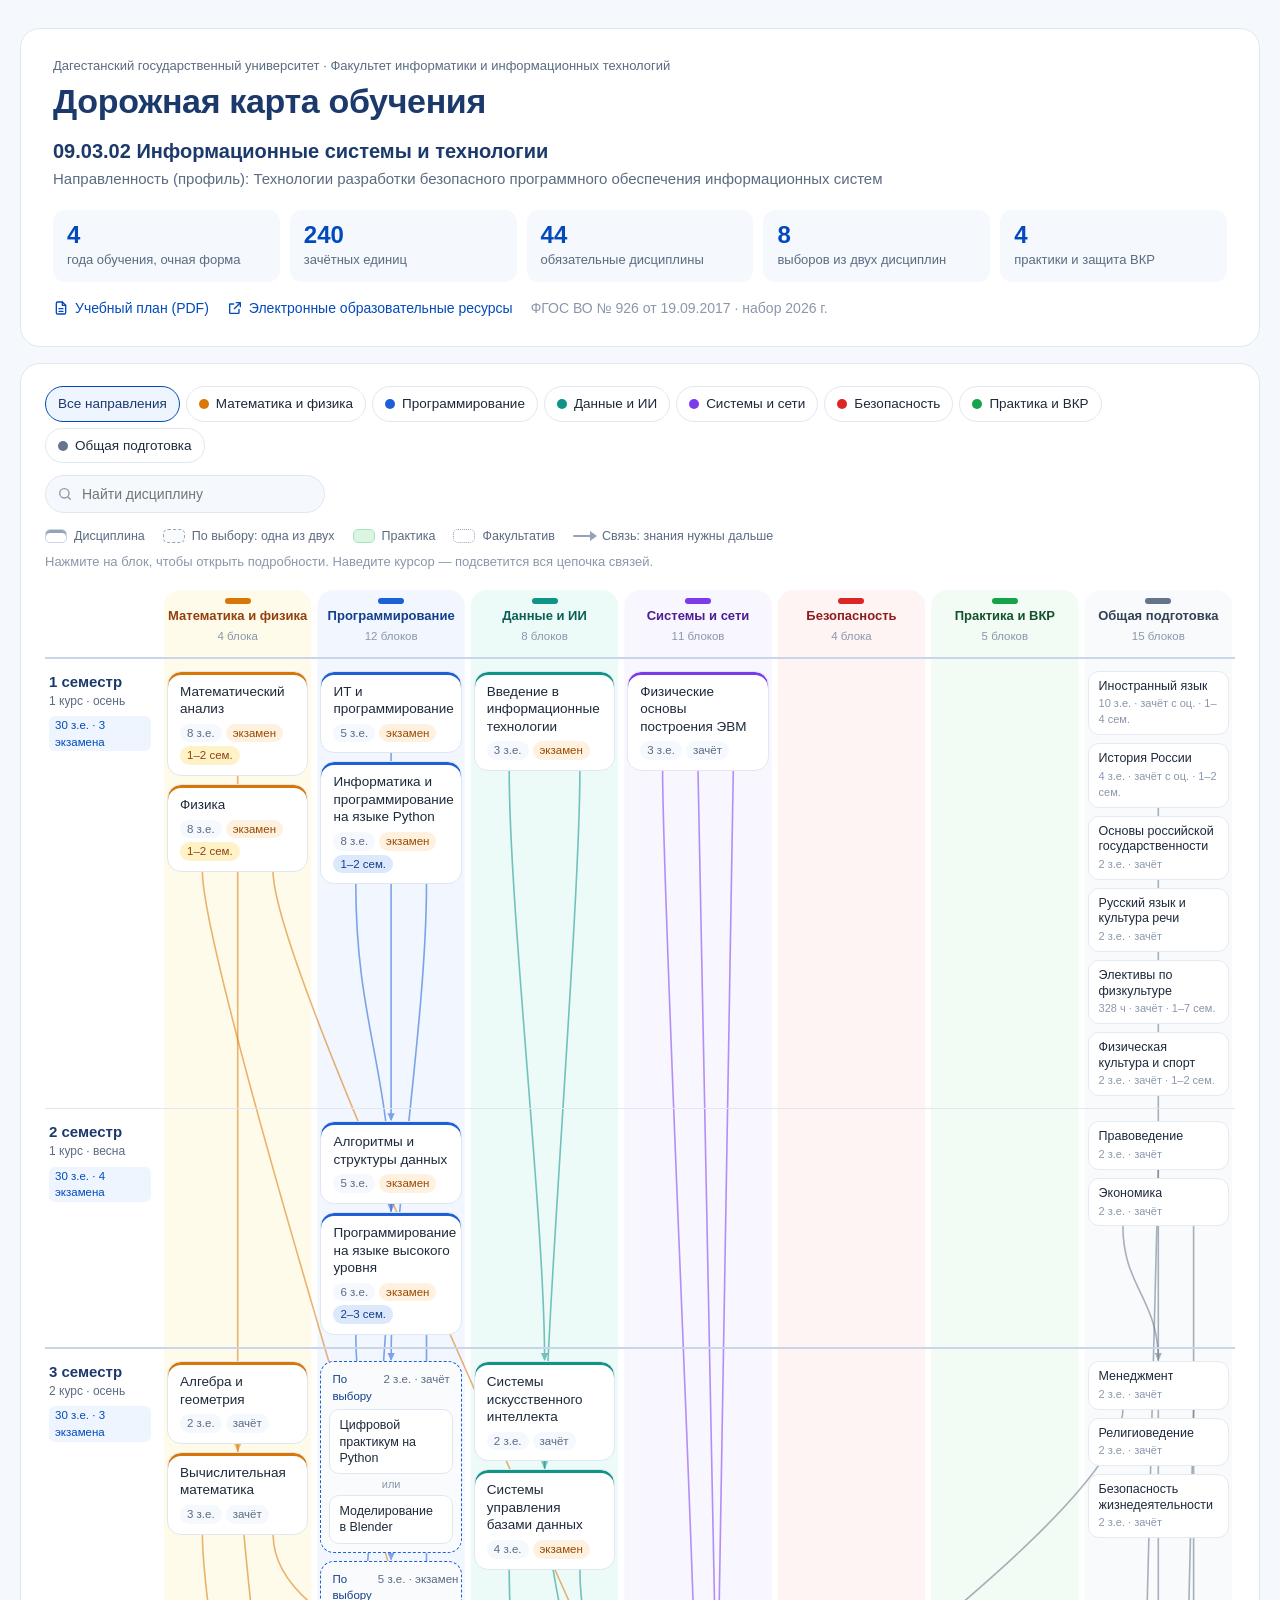
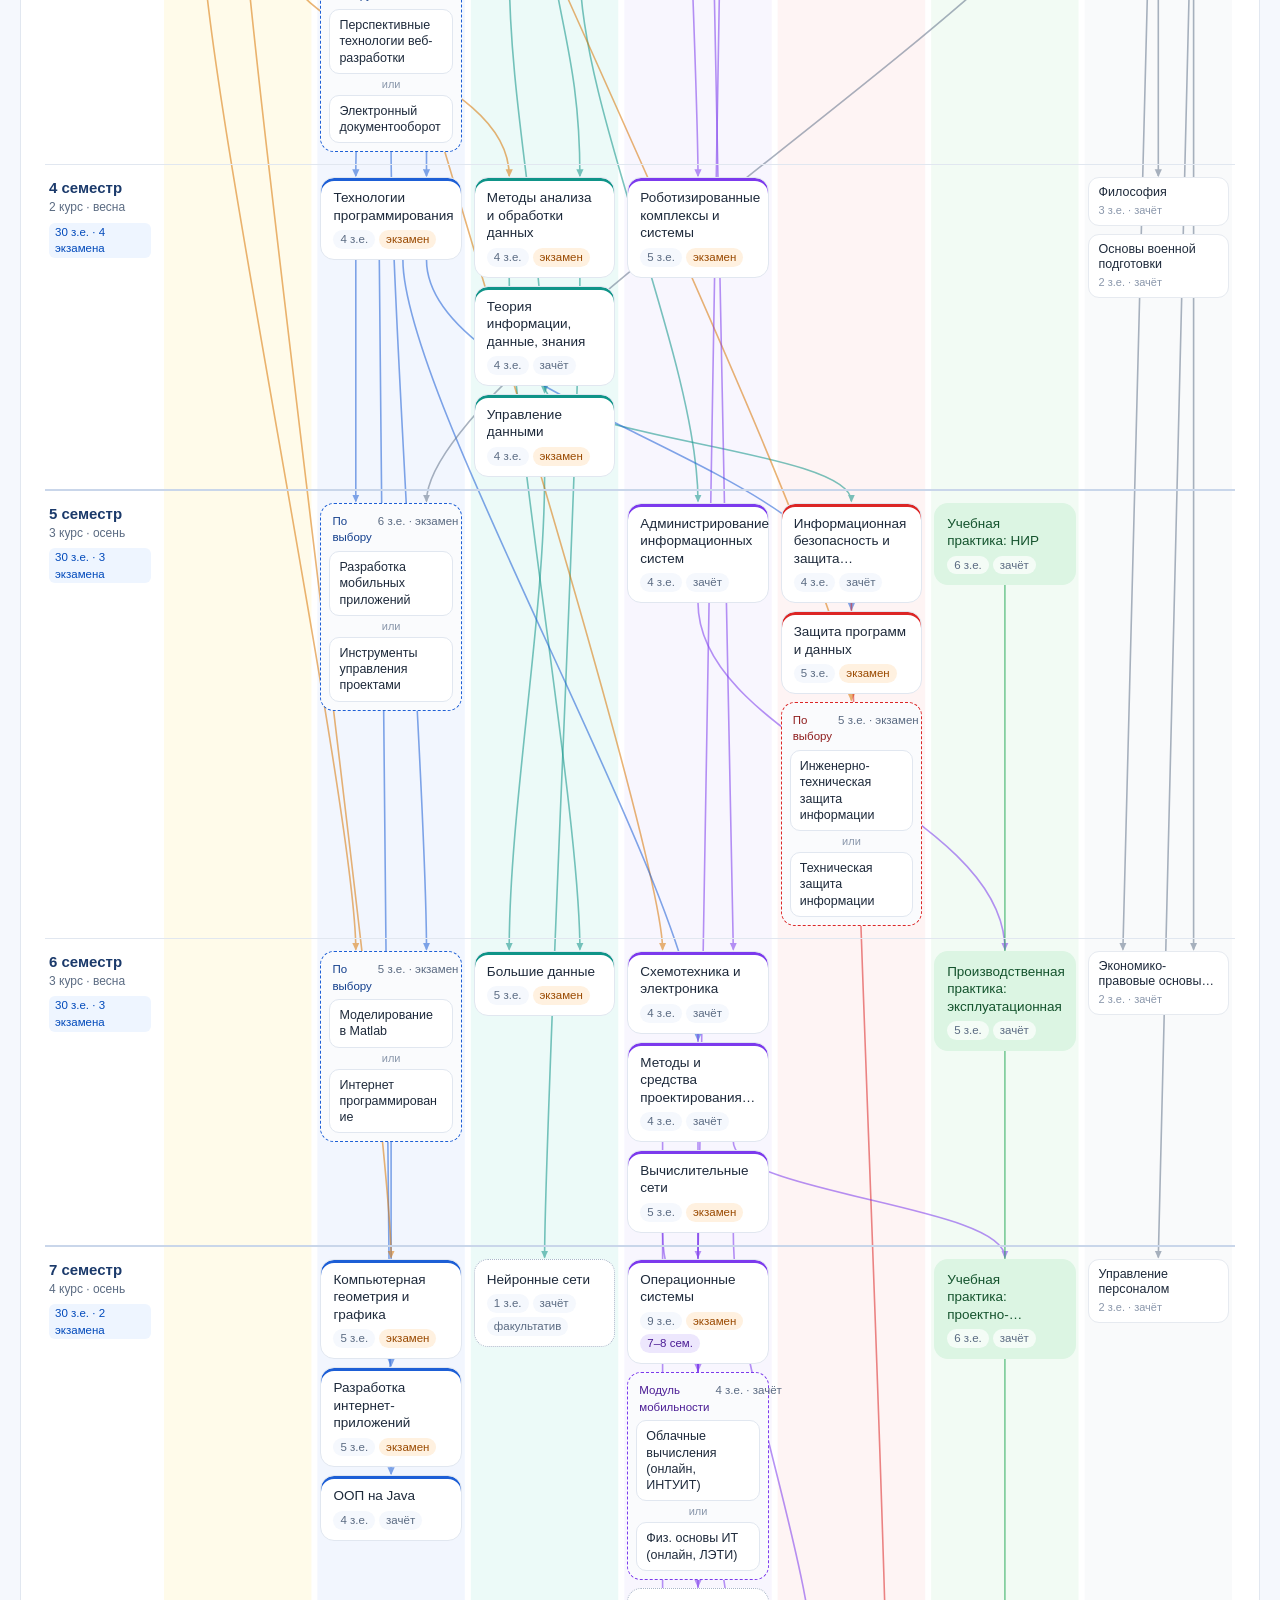
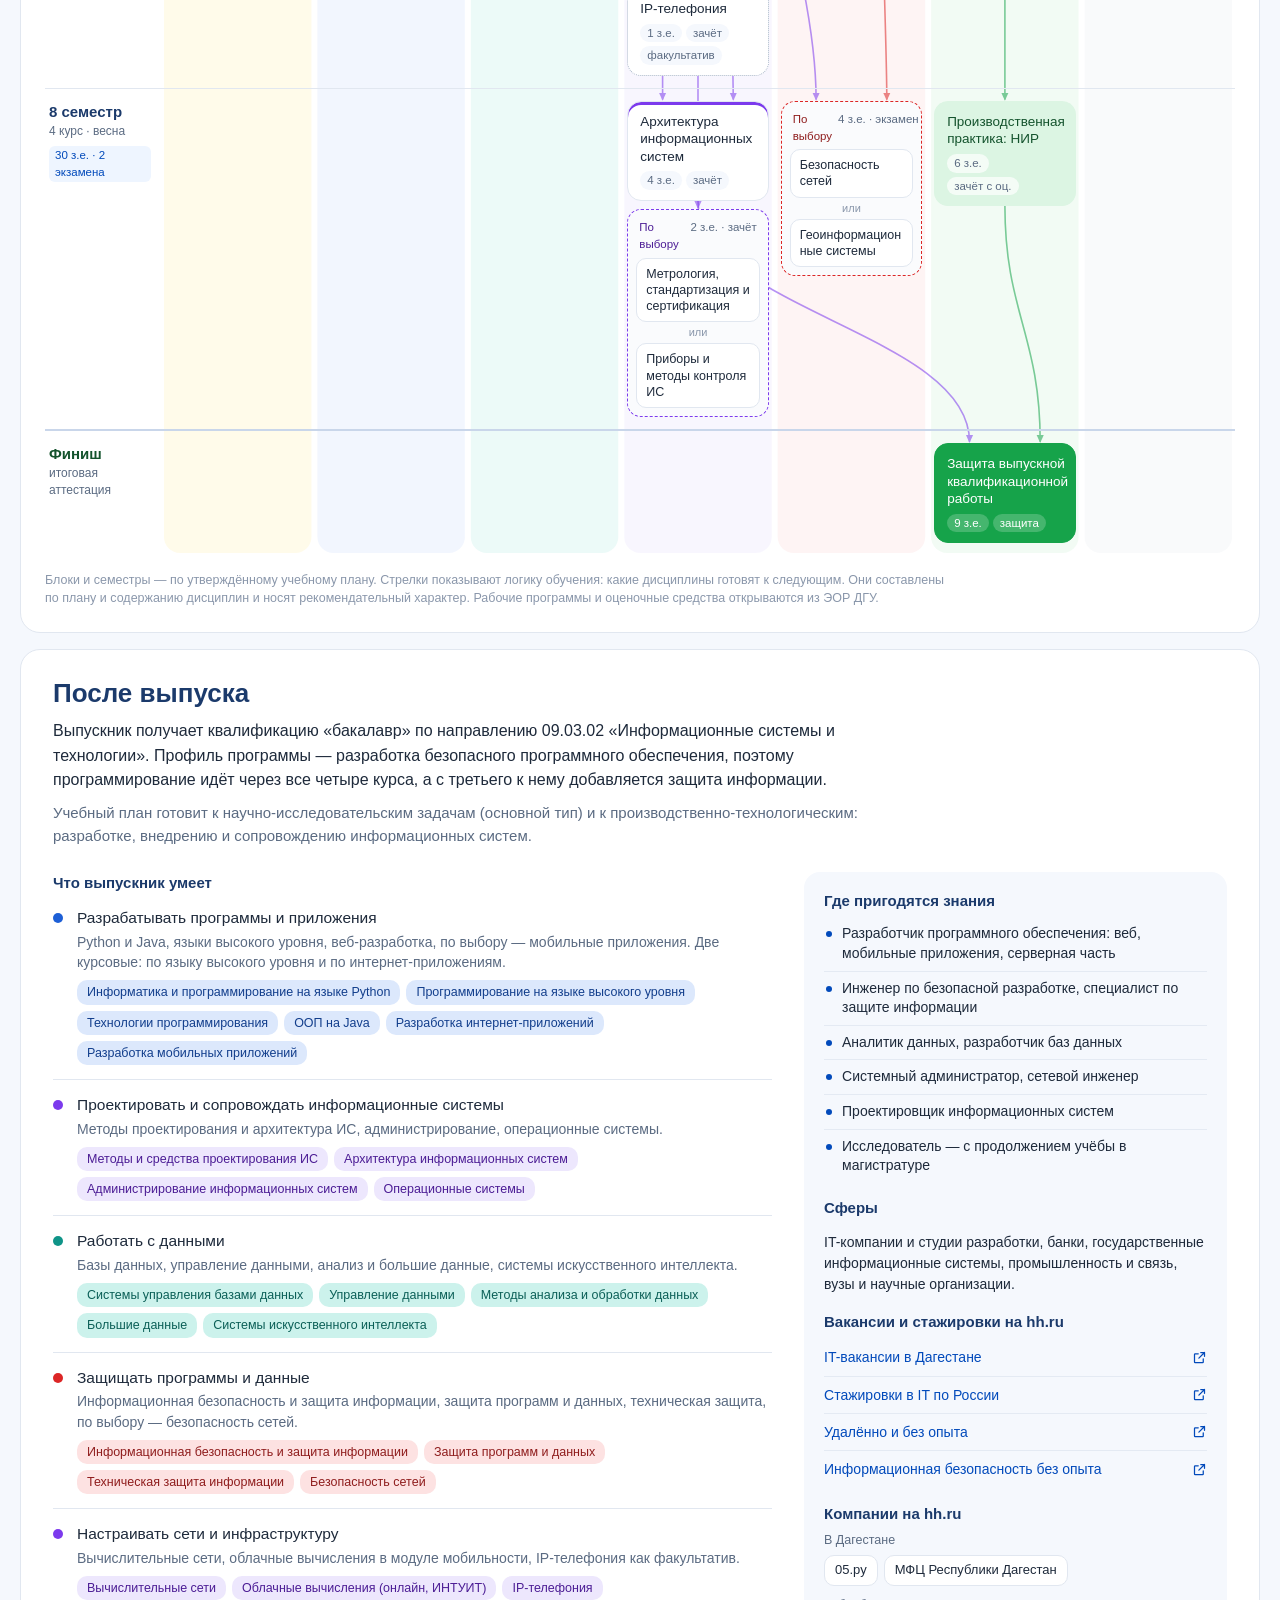
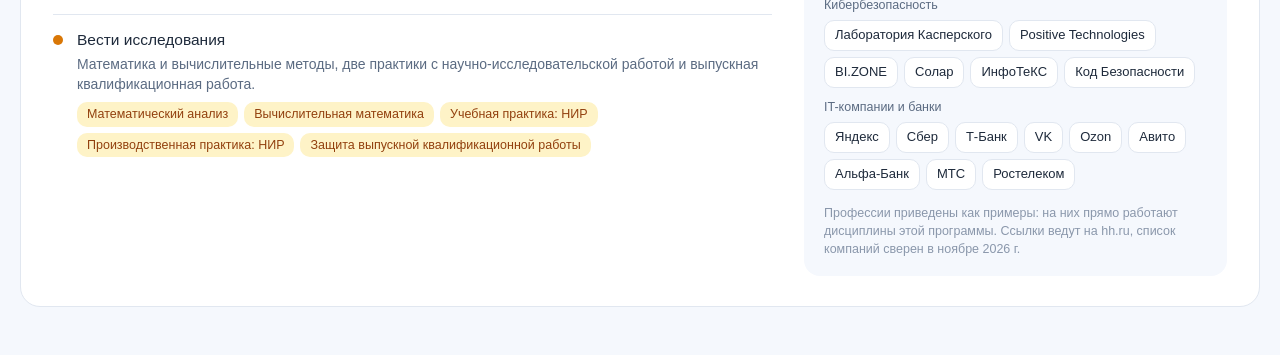
==== commit b345f182: "Откат: убран разбор плана ИСИТ (возврат к eb3ca0f) Co-Authored-By: Claude Opus 5.5 <noreply@anthropi" ====
--- a/docs/index.html
+++ b/docs/index.html
@@ -291,69 +291,6 @@
 #dgu-roadmap .rm-out-companies a { font-size: 13px; padding: 5px 10px; border-radius: 10px; background: var(--rm-white); border: 1px solid var(--rm-line); color: var(--rm-ink); transition: border-color .15s, color .15s; }
 #dgu-roadmap .rm-out-companies a:hover { border-color: var(--rm-blue); color: var(--rm-blue); }
 
-/* ---------- Разбор плана ---------- */
-#dgu-roadmap .rm-flag { display: inline-block; padding: 1px 7px; border-radius: 999px; background: #FFE27A; color: #5A4300; font-size: 11px; font-weight: 500; line-height: 1.5; white-space: nowrap; }
-#dgu-roadmap .rm-opt .rm-flag { display: table; margin-top: 4px; font-size: 10.5px; }
-#dgu-roadmap .rm-card--compact .rm-flag { align-self: flex-start; margin-top: 3px; }
-#dgu-roadmap .rm-lg--flag { width: 22px; height: 12px; border-radius: 999px; background: #FFE27A; }
-#dgu-roadmap .rm-chip--review i { background: #EFBF1A; }
-#dgu-roadmap .rm-chip--review[aria-pressed="true"] { background: #FFF5CC; border-color: #E0B21C; color: #5A4300; font-weight: 500; }
-#dgu-roadmap .rm-chip--review[hidden], #dgu-roadmap [data-rm="reviewlegend"][hidden] { display: none; }
-#dgu-roadmap .rm-toolbar .rm-chip--review { margin-left: auto; }
-#dgu-roadmap .rm-card.is-flag { border-color: #E0B21C; box-shadow: 0 0 0 2px #FFE27A, inset 0 3px 0 var(--c); }
-#dgu-roadmap .rm-card--choice.is-flag, #dgu-roadmap .rm-card--compact.is-flag { box-shadow: 0 0 0 2px #FFE27A; }
-#dgu-roadmap .rm-linkbtn { display: inline-flex; align-items: center; gap: 6px; color: var(--rm-blue); font-size: 14px; }
-#dgu-roadmap .rm-linkbtn:hover { text-decoration: underline; }
-#dgu-roadmap .rm-linkbtn svg { width: 16px; height: 16px; fill: none; stroke: currentColor; stroke-width: 2; stroke-linecap: round; stroke-linejoin: round; }
-#dgu-roadmap .rm-flagbox { background: #FFF8DC; border-radius: 12px; padding: 12px 14px; font-size: 13.5px; line-height: 1.5; color: #3F3300; }
-#dgu-roadmap .rm-flagbox p + p { margin-top: 6px; }
-#dgu-roadmap .rm-flagbox b { font-weight: 600; }
-#dgu-roadmap .rm-flagfix { color: var(--rm-ink); }
-
-#dgu-roadmap .rm-review { background: var(--rm-white); border-radius: 20px; padding: 28px 32px 30px; border: 1px solid var(--rm-line); margin-top: 16px; scroll-margin-top: 12px; }
-#dgu-roadmap .rm-rv-head { max-width: 880px; }
-#dgu-roadmap .rm-rv-head h2 { font-size: 26px; line-height: 1.2; font-weight: 600; color: var(--rm-navy); margin-bottom: 10px; }
-#dgu-roadmap .rm-rv-head p { font-size: 15.5px; line-height: 1.55; }
-#dgu-roadmap .rm-rv-head p + p { margin-top: 8px; color: var(--rm-muted); font-size: 15px; }
-#dgu-roadmap .rm-rv-head .rm-btn { margin-top: 16px; }
-#dgu-roadmap .rm-rv-stats { display: grid; grid-template-columns: repeat(auto-fit, minmax(210px, 1fr)); gap: 10px; margin-top: 22px !important; }
-#dgu-roadmap .rm-rv-stats li { background: var(--rm-bg); border-radius: 14px; padding: 14px 16px; }
-#dgu-roadmap .rm-rv-stats li:first-child { background: #FFF5CC; }
-#dgu-roadmap .rm-rv-stats b { display: block; font-size: 24px; line-height: 1.15; font-weight: 600; color: var(--rm-navy); }
-#dgu-roadmap .rm-rv-stats span { display: block; font-size: 13px; line-height: 1.4; color: var(--rm-muted); margin-top: 4px; }
-#dgu-roadmap .rm-rv-sec { margin-top: 30px; }
-#dgu-roadmap .rm-rv-sec h3, #dgu-roadmap .rm-rv-plan h3 { font-size: 18px; font-weight: 600; color: var(--rm-navy); margin-bottom: 12px; }
-#dgu-roadmap .rm-rv-items { display: grid; grid-template-columns: repeat(auto-fill, minmax(330px, 1fr)); gap: 12px; }
-#dgu-roadmap .rm-rv-item { border: 1px solid var(--rm-line); border-radius: 14px; padding: 14px 16px 15px; }
-#dgu-roadmap .rm-rv-sec--gap .rm-rv-item:first-child { background: #FFF8DC; border-color: #F3DF96; }
-#dgu-roadmap .rm-rv-item b { display: block; font-size: 15px; line-height: 1.35; font-weight: 500; color: var(--rm-ink); }
-#dgu-roadmap .rm-rv-item p { font-size: 14px; line-height: 1.5; color: var(--rm-muted); margin-top: 5px !important; }
-#dgu-roadmap .rm-rv-item .rm-out-chips { margin-top: 10px; }
-#dgu-roadmap .rm-out-chip small { font-size: 11px; opacity: .75; white-space: nowrap; }
-#dgu-roadmap .rm-rv-plan { margin-top: 34px; }
-#dgu-roadmap .rm-rv-plan > p { font-size: 14px; line-height: 1.5; color: var(--rm-muted); max-width: 880px; }
-#dgu-roadmap .rm-rv-table { width: 100%; border-collapse: collapse; margin-top: 12px; font-size: 14px; line-height: 1.45; }
-#dgu-roadmap .rm-rv-table th, #dgu-roadmap .rm-rv-table td { border: 0; background: none; text-align: left; vertical-align: top; padding: 10px 12px; border-bottom: 1px solid var(--rm-line); }
-#dgu-roadmap .rm-rv-table th { font-size: 12.5px; font-weight: 500; color: var(--rm-muted); padding-top: 6px; padding-bottom: 6px; }
-#dgu-roadmap .rm-rv-table td:first-child { white-space: nowrap; font-weight: 500; color: var(--rm-navy); }
-#dgu-roadmap .rm-rv-table th:last-child, #dgu-roadmap .rm-rv-table td:last-child { text-align: right; white-space: nowrap; }
-#dgu-roadmap .rm-rv-table td:nth-child(2) { width: 38%; }
-#dgu-roadmap .rm-rv-table .rm-out-chips { margin-top: -2px; }
-#dgu-roadmap .rm-rv-total { font-size: 14px; font-weight: 500; color: var(--rm-navy); margin-top: 12px !important; }
-#dgu-roadmap .rm-rv-note { font-size: 12.5px; line-height: 1.5; color: var(--rm-faint); margin-top: 22px !important; max-width: 900px; }
-@media (max-width: 760px) {
-  #dgu-roadmap .rm-review { padding: 20px 16px 22px; border-radius: 16px; }
-  #dgu-roadmap .rm-rv-head h2 { font-size: 22px; }
-  #dgu-roadmap .rm-rv-head p { font-size: 15px; }
-  #dgu-roadmap .rm-rv-items { grid-template-columns: 1fr; }
-  #dgu-roadmap .rm-toolbar .rm-chip--review { margin-left: 0; }
-  #dgu-roadmap .rm-rv-table thead { display: none; }
-  #dgu-roadmap .rm-rv-table, #dgu-roadmap .rm-rv-table tbody, #dgu-roadmap .rm-rv-table tr { display: block; width: 100%; }
-  #dgu-roadmap .rm-rv-table tr { padding: 10px 0; border-bottom: 1px solid var(--rm-line); }
-  #dgu-roadmap .rm-rv-table td { display: grid; grid-template-columns: 96px 1fr; gap: 8px; padding: 4px 0; border: 0; width: auto !important; text-align: left !important; white-space: normal !important; }
-  #dgu-roadmap .rm-rv-table td::before { content: attr(data-l); font-size: 12.5px; font-weight: 400; color: var(--rm-muted); }
-}
-
 </style>
 <div id="dgu-roadmap" class="rm" lang="ru">
   <header class="rm-head">
@@ -371,7 +308,6 @@
   <section class="rm-panel">
     <div class="rm-toolbar">
       <div class="rm-tracks" role="group" aria-label="Показать направление" data-rm="tracks"></div>
-      <button type="button" class="rm-chip rm-chip--review" data-rm="reviewtoggle" aria-pressed="false" hidden><i></i><span data-rm="reviewlabel">Замечания по плану</span></button>
       <label class="rm-search">
         <svg viewBox="0 0 24 24" aria-hidden="true"><circle cx="11" cy="11" r="7"/><path d="m20 20-3.5-3.5"/></svg>
         <input type="search" placeholder="Найти дисциплину" aria-label="Найти дисциплину" data-rm="search">
@@ -383,7 +319,6 @@
       <span><i class="rm-lg rm-lg--practice"></i>Практика</span>
       <span><i class="rm-lg rm-lg--optional"></i>Факультатив</span>
       <span><i class="rm-lg rm-lg--arrow"></i>Связь: знания нужны дальше</span>
-      <span data-rm="reviewlegend" hidden><i class="rm-lg rm-lg--flag"></i>Замечание из разбора плана</span>
     </div>
     <p class="rm-hint" data-rm="hint">Нажмите на блок, чтобы открыть подробности. Наведите курсор — подсветится вся цепочка связей.</p>
     <div class="rm-focusbar" data-rm="focusbar">
@@ -401,8 +336,6 @@
     <p class="rm-note">Блоки и семестры — по утверждённому учебному плану. Стрелки показывают логику обучения: какие дисциплины готовят к следующим. Они составлены по плану и содержанию дисциплин и носят рекомендательный характер. Рабочие программы и оценочные средства открываются из ЭОР ДГУ.</p>
   </section>
 
-  <section class="rm-review" data-rm="review" aria-labelledby="rm-review-title"></section>
-
   <section class="rm-out" data-rm="outcomes" aria-labelledby="rm-out-title"></section>
 
   <div class="rm-modal" data-rm="modal" aria-hidden="true">
@@ -412,7 +345,7 @@
 </div>
 
 <script>
-window.DGU_ROADMAP_DATA={"programs":[{"id":"isit","meta":{"code":"09.03.02","short":"ИСИТ","title":"Информационные системы и технологии","profile":"Технологии разработки безопасного программного обеспечения информационных систем","faculty":"Факультет информатики и информационных технологий","level":"Бакалавриат","qualification":"Бакалавр","form":"Очная","years":4,"startYear":2026,"fgos":"ФГОС ВО № 926 от 19.09.2017","approved":"Учёный совет ДГУ, протокол № 5 от 29.01.2026","taskTypes":["научно-исследовательский (основной)","производственно-технологический"],"planUrl":"https://dgu.ru/files-oop/10062026_104111_Ucheb_plan_Napr_09_03_02_ISIT_TRBPOIS_Ochn_2026.pdf","eorUrl":"https://oop.dgu.ru/sved/eor.html?profileId=16456"},"tracks":[{"id":"math","name":"Математика и физика"},{"id":"prog","name":"Программирование"},{"id":"data","name":"Данные и ИИ"},{"id":"sys","name":"Системы и сети"},{"id":"sec","name":"Безопасность"},{"id":"prac","name":"Практика и ВКР"},{"id":"gen","name":"Общая подготовка"}],"nodes":[{"code":"Б1.О.01.01","name":"Философия","short":"Философия","kind":"core","part":"Обязательная часть","counted":true,"sems":[4],"ze":3,"hours":108,"hoursBy":{"lec":28,"lab":0,"pr":30,"self":50,"control":0},"perSem":[{"sem":4,"ze":3,"forms":["Зачёт"],"lec":28,"lab":null,"pr":30,"self":50,"control":null}],"forms":["Зачёт"],"rpd":"https://oop.dgu.ru/sved/files-oop/30062026_031922_20263006fiit65-1.pdf","fos":"https://oop.dgu.ru/sved/files-oop/30062026_041622_FOS_20260630fiit65-1.pdf","module":"Общеобразовательный модуль","track":"gen","start":4},{"code":"Б1.О.01.02","name":"История России","short":"История России","kind":"core","part":"Обязательная часть","counted":true,"sems":[1,2],"ze":4,"hours":144,"hoursBy":{"lec":58,"lab":0,"pr":58,"self":28,"control":0},"perSem":[{"sem":1,"ze":2,"forms":["Зачёт"],"lec":30,"lab":null,"pr":30,"self":12,"control":null},{"sem":2,"ze":2,"forms":["Зачёт с оценкой"],"lec":28,"lab":null,"pr":28,"self":16,"control":null}],"forms":["Зачёт","Зачёт с оценкой"],"rpd":"https://oop.dgu.ru/sved/files-oop/06072026_005310_20260607fiit65-3.pdf","fos":"https://oop.dgu.ru/sved/files-oop/06072026_525710_FOS_20260607fiit65-3.pdf","module":"Общеобразовательный модуль","track":"gen","start":1},{"code":"Б1.О.01.03","name":"Правоведение","short":"Правоведение","kind":"core","part":"Обязательная часть","counted":true,"sems":[2],"ze":2,"hours":72,"hoursBy":{"lec":16,"lab":0,"pr":14,"self":42,"control":0},"perSem":[{"sem":2,"ze":2,"forms":["Зачёт"],"lec":16,"lab":null,"pr":14,"self":42,"control":null}],"forms":["Зачёт"],"rpd":"https://oop.dgu.ru/sved/files-oop/27102026_324711_20261027fiit65-1.pdf","fos":"https://oop.dgu.ru/sved/files-oop/27102026_493611_FOS20261027fiit65-1.pdf","module":"Общеобразовательный модуль","track":"gen","start":2},{"code":"Б1.О.01.04","name":"Менеджмент","short":"Менеджмент","kind":"core","part":"Обязательная часть","counted":true,"sems":[3],"ze":2,"hours":72,"hoursBy":{"lec":16,"lab":0,"pr":14,"self":42,"control":0},"perSem":[{"sem":3,"ze":2,"forms":["Зачёт"],"lec":16,"lab":null,"pr":14,"self":42,"control":null}],"forms":["Зачёт"],"rpd":"https://oop.dgu.ru/sved/files-oop/15072026_243717_20261507fiit65-2.pdf","fos":"https://oop.dgu.ru/sved/files-oop/15072026_493717_FOS_20261507fiit65-2.pdf","module":"Общеобразовательный модуль","track":"gen","start":3},{"code":"Б1.О.01.05","name":"Управление персоналом","short":"Управление персоналом","kind":"core","part":"Обязательная часть","counted":true,"sems":[7],"ze":2,"hours":72,"hoursBy":{"lec":16,"lab":0,"pr":14,"self":42,"control":0},"perSem":[{"sem":7,"ze":2,"forms":["Зачёт"],"lec":16,"lab":null,"pr":14,"self":42,"control":null}],"forms":["Зачёт"],"rpd":"https://oop.dgu.ru/sved/files-oop/30062026_534022_20263006fiit65-3.pdf","fos":"https://oop.dgu.ru/sved/files-oop/30062026_473822_FOS_20263006fiit65-3.pdf","module":"Общеобразовательный модуль","track":"gen","start":7},{"code":"Б1.О.01.06","name":"Религиоведение","short":"Религиоведение","kind":"core","part":"Обязательная часть","counted":true,"sems":[3],"ze":2,"hours":72,"hoursBy":{"lec":16,"lab":0,"pr":14,"self":42,"control":0},"perSem":[{"sem":3,"ze":2,"forms":["Зачёт"],"lec":16,"lab":null,"pr":14,"self":42,"control":null}],"forms":["Зачёт"],"rpd":"https://oop.dgu.ru/sved/files-oop/27082026_464014_15102025_105914_20251015fiit65-3.docx","fos":"https://oop.dgu.ru/sved/files-oop/22072026_581911_FOS_20262207fiit65-2.pdf","module":"Общеобразовательный модуль","track":"gen","start":3},{"code":"Б1.О.01.07","name":"Экономика","short":"Экономика","kind":"core","part":"Обязательная часть","counted":true,"sems":[2],"ze":2,"hours":72,"hoursBy":{"lec":16,"lab":0,"pr":16,"self":40,"control":0},"perSem":[{"sem":2,"ze":2,"forms":["Зачёт"],"lec":16,"lab":null,"pr":16,"self":40,"control":null}],"forms":["Зачёт"],"rpd":"https://oop.dgu.ru/sved/files-oop/06072026_400311_20260607fiit65-6.pdf","fos":"https://oop.dgu.ru/sved/files-oop/06072026_220511_FOS_20260607fiit65-5.pdf","module":"Общеобразовательный модуль","track":"gen","start":2},{"code":"Б1.О.01.08","name":"Основы российской государственности","short":"Основы российской государственности","kind":"core","part":"Обязательная часть","counted":true,"sems":[1],"ze":2,"hours":72,"hoursBy":{"lec":16,"lab":0,"pr":16,"self":40,"control":0},"perSem":[{"sem":1,"ze":2,"forms":["Зачёт"],"lec":16,"lab":null,"pr":16,"self":40,"control":null}],"forms":["Зачёт"],"rpd":"https://oop.dgu.ru/sved/files-oop/06072026_273510_20260607fiit65-2.pdf","fos":"https://oop.dgu.ru/sved/files-oop/06072026_334110_FOS_20260607fiit65-1.pdf","module":"Общеобразовательный модуль","track":"gen","start":1},{"code":"Б1.О.02.01","name":"Основы военной подготовки","short":"Основы военной подготовки","kind":"core","part":"Обязательная часть","counted":true,"sems":[4],"ze":2,"hours":72,"hoursBy":{"lec":28,"lab":0,"pr":28,"self":16,"control":0},"perSem":[{"sem":4,"ze":2,"forms":["Зачёт"],"lec":28,"lab":null,"pr":28,"self":16,"control":null}],"forms":["Зачёт"],"rpd":"https://oop.dgu.ru/sved/files-oop/08072026_484211_RP_OSN.docx","fos":"https://oop.dgu.ru/sved/files-oop/08072026_264311_FOS_Osn.docx","module":"Модуль: Безопасность жизнедеятельности","track":"gen","start":4},{"code":"Б1.О.02.02","name":"Безопасность жизнедеятельности","short":"Безопасность жизнедеятельности","kind":"core","part":"Обязательная часть","counted":true,"sems":[3],"ze":2,"hours":72,"hoursBy":{"lec":16,"lab":0,"pr":14,"self":42,"control":0},"perSem":[{"sem":3,"ze":2,"forms":["Зачёт"],"lec":16,"lab":null,"pr":14,"self":42,"control":null}],"forms":["Зачёт"],"rpd":"https://oop.dgu.ru/sved/files-oop/30062026_245822_20263006fiit65-5.pdf","fos":"https://oop.dgu.ru/sved/files-oop/30062026_251423_FOS_20263006fiit65-5.pdf","module":"Модуль: Безопасность жизнедеятельности","track":"gen","start":3},{"code":"Б1.О.03.01","name":"Иностранный язык (базовый курс)","short":"Иностранный язык","kind":"core","part":"Обязательная часть","counted":true,"sems":[1,2,3,4],"ze":10,"hours":360,"hoursBy":{"lec":0,"lab":0,"pr":192,"self":168,"control":0},"perSem":[{"sem":1,"ze":2,"forms":[],"lec":null,"lab":null,"pr":48,"self":24,"control":null},{"sem":2,"ze":2,"forms":["Зачёт"],"lec":null,"lab":null,"pr":48,"self":24,"control":null},{"sem":3,"ze":2,"forms":[],"lec":null,"lab":null,"pr":48,"self":24,"control":null},{"sem":4,"ze":4,"forms":["Зачёт с оценкой"],"lec":null,"lab":null,"pr":48,"self":96,"control":null}],"forms":["Зачёт","Зачёт с оценкой"],"rpd":"https://oop.dgu.ru/sved/files-oop/30062026_543223_20263006fiit65-7.pdf","fos":"https://oop.dgu.ru/sved/files-oop/30062026_364023_FOS_20263006fiit65-8.pdf","module":"Модуль: Коммуникация","track":"gen","start":1},{"code":"Б1.О.03.02","name":"Русский язык и культура речи","short":"Русский язык и культура речи","kind":"core","part":"Обязательная часть","counted":true,"sems":[1],"ze":2,"hours":72,"hoursBy":{"lec":0,"lab":0,"pr":32,"self":40,"control":0},"perSem":[{"sem":1,"ze":2,"forms":["Зачёт"],"lec":null,"lab":null,"pr":32,"self":40,"control":null}],"forms":["Зачёт"],"rpd":"https://oop.dgu.ru/sved/files-oop/08072026_275211_20260807fiit65-2.pdf","fos":"https://oop.dgu.ru/sved/files-oop/08072026_423811_FOS_20260807fiit65-1.pdf","module":"Модуль: Коммуникация","track":"gen","start":1},{"code":"Б1.О.04.01","name":"Введение в информационные технологии","short":"Введение в информационные технологии","kind":"core","part":"Обязательная часть","counted":true,"sems":[1],"ze":3,"hours":108,"hoursBy":{"lec":0,"lab":34,"pr":0,"self":38,"control":36},"perSem":[{"sem":1,"ze":3,"forms":["Экзамен"],"lec":null,"lab":34,"pr":null,"self":38,"control":36}],"forms":["Экзамен"],"rpd":"https://oop.dgu.ru/sved/files-oop/01072026_095522_05092025_134510_RPVVedenueVitIsit26.doc","fos":"https://oop.dgu.ru/sved/files-oop/01072026_140123_05092025_294610_FOSVVedenieVitIsit2026.docx","module":"Модуль: Информационные технологии","track":"data","start":1},{"code":"Б1.О.04.02","name":"Системы искусственного интеллекта","short":"Системы искусственного интеллекта","kind":"core","part":"Обязательная часть","counted":true,"sems":[3],"ze":2,"hours":72,"hoursBy":{"lec":16,"lab":0,"pr":16,"self":40,"control":0},"perSem":[{"sem":3,"ze":2,"forms":["Зачёт"],"lec":16,"lab":null,"pr":16,"self":40,"control":null}],"forms":["Зачёт"],"rpd":"https://oop.dgu.ru/sved/files-oop/01072026_520223_08092025_312413_RP_SII_isit-26.docx","fos":"https://oop.dgu.ru/sved/files-oop/01072026_360523_08092025_352013_FOS_SII_Isit_2026.docx","module":"Модуль: Информационные технологии","track":"data","start":3},{"code":"Б1.О.05.01","name":"Математический анализ","short":"Математический анализ","kind":"core","part":"Обязательная часть","counted":true,"sems":[1,2],"ze":8,"hours":288,"hoursBy":{"lec":66,"lab":0,"pr":50,"self":136,"control":36},"perSem":[{"sem":1,"ze":3,"forms":["Зачёт"],"lec":32,"lab":null,"pr":16,"self":60,"control":null},{"sem":2,"ze":5,"forms":["Экзамен"],"lec":34,"lab":null,"pr":34,"self":76,"control":36}],"forms":["Экзамен","Зачёт"],"rpd":"https://oop.dgu.ru/sved/files-oop/02072026_190517_20260207fiit65-2.pdf","fos":"https://oop.dgu.ru/sved/files-oop/02072026_470517_FOS_20260207fiit65-2.pdf","module":"Базовый модуль направления","track":"math","start":1},{"code":"Б1.О.05.02","name":"Алгебра и геометрия","short":"Алгебра и геометрия","kind":"core","part":"Обязательная часть","counted":true,"sems":[3],"ze":2,"hours":72,"hoursBy":{"lec":16,"lab":0,"pr":16,"self":40,"control":0},"perSem":[{"sem":3,"ze":2,"forms":["Зачёт"],"lec":16,"lab":null,"pr":16,"self":40,"control":null}],"forms":["Зачёт"],"rpd":"https://oop.dgu.ru/sved/files-oop/01072026_432300_20263006fiit65-11.pdf","fos":"https://oop.dgu.ru/sved/files-oop/01072026_402500_FOS_20263006fiit65-11.pdf","module":"Базовый модуль направления","track":"math","start":3},{"code":"Б1.О.05.03","name":"Методы анализа и обработки данных","short":"Методы анализа и обработки данных","kind":"core","part":"Обязательная часть","counted":true,"sems":[4],"ze":4,"hours":144,"hoursBy":{"lec":16,"lab":0,"pr":32,"self":60,"control":36},"perSem":[{"sem":4,"ze":4,"forms":["Экзамен"],"lec":16,"lab":null,"pr":32,"self":60,"control":36}],"forms":["Экзамен"],"rpd":"https://oop.dgu.ru/sved/files-oop/27082026_434714_15092025_094518_методы_анализа_25.docx","fos":"https://oop.dgu.ru/sved/files-oop/27082026_554214_21102025_502217_FOS_MAOID_ISIT2025.docx","module":"Базовый модуль направления","track":"data","start":4},{"code":"Б1.О.05.04","name":"Вычислительная математика","short":"Вычислительная математика","kind":"core","part":"Обязательная часть","counted":true,"sems":[3],"ze":3,"hours":108,"hoursBy":{"lec":16,"lab":0,"pr":16,"self":76,"control":0},"perSem":[{"sem":3,"ze":3,"forms":["Зачёт"],"lec":16,"lab":null,"pr":16,"self":76,"control":null}],"forms":["Зачёт"],"rpd":"https://oop.dgu.ru/sved/files-oop/07072026_033516_20260707fiit65-5.pdf","fos":"https://oop.dgu.ru/sved/files-oop/07072026_473816_FOS_20260707fiit65-4.pdf","module":"Базовый модуль направления","track":"math","start":3},{"code":"Б1.О.05.05","name":"Физика","short":"Физика","kind":"core","part":"Обязательная часть","counted":true,"sems":[1,2],"ze":8,"hours":288,"hoursBy":{"lec":50,"lab":68,"pr":0,"self":134,"control":36},"perSem":[{"sem":1,"ze":3,"forms":["Зачёт"],"lec":18,"lab":36,"pr":null,"self":54,"control":null},{"sem":2,"ze":5,"forms":["Экзамен"],"lec":32,"lab":32,"pr":null,"self":80,"control":36}],"forms":["Экзамен","Зачёт"],"rpd":"https://oop.dgu.ru/sved/files-oop/01072026_111300_20263006fiit65-10.pdf","fos":"https://oop.dgu.ru/sved/files-oop/01072026_011600_FOS_20263006fiit65-9.pdf","module":"Базовый модуль направления","track":"math","start":1},{"code":"Б1.О.05.06","name":"Схемотехника и электроника","short":"Схемотехника и электроника","kind":"core","part":"Обязательная часть","counted":true,"sems":[6],"ze":4,"hours":144,"hoursBy":{"lec":32,"lab":32,"pr":18,"self":62,"control":0},"perSem":[{"sem":6,"ze":4,"forms":["Зачёт"],"lec":32,"lab":32,"pr":18,"self":62,"control":null}],"forms":["Зачёт"],"rpd":"https://oop.dgu.ru/sved/files-oop/07072026_544411_20260707fiit65-2.pdf","fos":"https://oop.dgu.ru/sved/files-oop/07072026_114811_FOS_20260707fiit65-1.pdf","module":"Базовый модуль направления","track":"sys","start":6},{"code":"Б1.О.05.07","name":"Теория информации, данные, знания","short":"Теория информации, данные, знания","kind":"core","part":"Обязательная часть","counted":true,"sems":[4],"ze":4,"hours":144,"hoursBy":{"lec":16,"lab":0,"pr":32,"self":96,"control":0},"perSem":[{"sem":4,"ze":4,"forms":["Зачёт"],"lec":16,"lab":null,"pr":32,"self":96,"control":null}],"forms":["Зачёт"],"rpd":"https://oop.dgu.ru/sved/files-oop/11092026_055013_RP_TI_26.pdf","fos":"https://oop.dgu.ru/sved/files-oop/11092026_405213_FOS_TI_26.pdf","module":"Базовый модуль направления","track":"data","start":4},{"code":"Б1.О.05.08","name":"Архитектура информационных систем","short":"Архитектура информационных систем","kind":"core","part":"Обязательная часть","counted":true,"sems":[8],"ze":4,"hours":144,"hoursBy":{"lec":18,"lab":16,"pr":0,"self":110,"control":0},"perSem":[{"sem":8,"ze":4,"forms":["Зачёт"],"lec":18,"lab":16,"pr":null,"self":110,"control":null}],"forms":["Зачёт"],"rpd":"https://oop.dgu.ru/sved/files-oop/06072026_132911_z_RP_AIS_ISIT2026.docx","fos":"https://oop.dgu.ru/sved/files-oop/06072026_073311_Z_FOS_AIS_ISIT2026_(1).docx","module":"Базовый модуль направления","track":"sys","start":8},{"code":"Б1.О.05.09","name":"Информационные технологии и программирование","short":"ИТ и программирование","kind":"core","part":"Обязательная часть","counted":true,"sems":[1],"ze":5,"hours":180,"hoursBy":{"lec":36,"lab":18,"pr":0,"self":90,"control":36},"perSem":[{"sem":1,"ze":5,"forms":["Экзамен"],"lec":36,"lab":18,"pr":null,"self":90,"control":36}],"forms":["Экзамен"],"rpd":"https://oop.dgu.ru/sved/files-oop/01072026_051423_15092025_300209_20250915fiit65-3R.docx","fos":"https://oop.dgu.ru/sved/files-oop/01072026_351523_15092025_082109_FOS20250915fiit65-2F.docx","module":"Базовый модуль направления","track":"prog","start":1},{"code":"Б1.О.05.10","name":"Методы и средства проектирования информационных систем","short":"Методы и средства проектирования ИС","kind":"core","part":"Обязательная часть","counted":true,"sems":[6],"ze":4,"hours":144,"hoursBy":{"lec":18,"lab":18,"pr":0,"self":108,"control":0},"perSem":[{"sem":6,"ze":4,"forms":["Зачёт"],"lec":18,"lab":18,"pr":null,"self":108,"control":null}],"forms":["Зачёт"],"rpd":"https://oop.dgu.ru/sved/files-oop/06072026_584211_z_RP_MIS_PIS_26.docx","fos":"https://oop.dgu.ru/sved/files-oop/06072026_254311_z_FOS_MIS_PIC_266.docx","module":"Базовый модуль направления","track":"sys","start":6},{"code":"Б1.О.05.11","name":"Информационная безопасность и защита информации","short":"Информационная безопасность и защита информации","kind":"core","part":"Обязательная часть","counted":true,"sems":[5],"ze":4,"hours":144,"hoursBy":{"lec":28,"lab":32,"pr":0,"self":84,"control":0},"perSem":[{"sem":5,"ze":4,"forms":["Зачёт"],"lec":28,"lab":32,"pr":null,"self":84,"control":null}],"forms":["Зачёт"],"rpd":"https://oop.dgu.ru/sved/files-oop/01072026_462923_12092025_111616_20250912fiit65-5IBIZI.docx","fos":"https://oop.dgu.ru/sved/files-oop/01072026_183123_12092025_262516_FOS20250912fiit65-5ibizi.docx","module":"Базовый модуль направления","track":"sec","start":5},{"code":"Б1.О.05.12","name":"Вычислительные сети","short":"Вычислительные сети","kind":"core","part":"Обязательная часть","counted":true,"sems":[6],"ze":5,"hours":180,"hoursBy":{"lec":32,"lab":32,"pr":32,"self":48,"control":36},"perSem":[{"sem":6,"ze":5,"forms":["Экзамен"],"lec":32,"lab":32,"pr":32,"self":48,"control":36}],"forms":["Экзамен"],"rpd":"https://oop.dgu.ru/sved/files-oop/21082026_310213_РП_ВЫЧИСЛИТЕЛЬНЫЕ_СЕТИ_ИСиТ_2026.pdf","fos":"https://oop.dgu.ru/sved/files-oop/06072026_462316_ФОС_Вычислительные_сети_ИСИТ_2026_1.pdf","module":"Базовый модуль направления","track":"sys","start":6},{"code":"Б1.О.05.13","name":"Технологии программирования","short":"Технологии программирования","kind":"core","part":"Обязательная часть","counted":true,"sems":[4],"ze":4,"hours":144,"hoursBy":{"lec":32,"lab":32,"pr":0,"self":44,"control":36},"perSem":[{"sem":4,"ze":4,"forms":["Экзамен"],"lec":32,"lab":32,"pr":null,"self":44,"control":36}],"forms":["Экзамен"],"rpd":"https://oop.dgu.ru/sved/files-oop/06072026_150612_z_RP_TIMPR_isit_26_(1).docx","fos":"https://oop.dgu.ru/sved/files-oop/06072026_400612_z_FOS_TIMPR_isit_26_(1).docx","module":"Базовый модуль направления","track":"prog","start":4},{"code":"Б1.О.05.14","name":"Алгоритмы и структуры данных","short":"Алгоритмы и структуры данных","kind":"core","part":"Обязательная часть","counted":true,"sems":[2],"ze":5,"hours":180,"hoursBy":{"lec":32,"lab":32,"pr":0,"self":80,"control":36},"perSem":[{"sem":2,"ze":5,"forms":["Экзамен"],"lec":32,"lab":32,"pr":null,"self":80,"control":36}],"forms":["Экзамен"],"rpd":"https://oop.dgu.ru/sved/files-oop/06072026_301312_z_RP_AD_tagudin_2026_(1).docx","fos":"https://oop.dgu.ru/sved/files-oop/06072026_451312_z_FOS_ISIT_AISD_26_(1).docx","module":"Базовый модуль направления","track":"prog","start":2},{"code":"Б1.В.01.01","name":"Информатика и программирование на языке Python","short":"Информатика и программирование на языке Python","kind":"variable","part":"Часть, формируемая участниками образовательных отношений","counted":true,"sems":[1,2],"ze":8,"hours":288,"hoursBy":{"lec":48,"lab":46,"pr":0,"self":122,"control":72},"perSem":[{"sem":1,"ze":4,"forms":["Экзамен"],"lec":30,"lab":28,"pr":null,"self":50,"control":36},{"sem":2,"ze":4,"forms":["Экзамен"],"lec":18,"lab":18,"pr":null,"self":72,"control":36}],"forms":["Экзамен"],"rpd":"https://oop.dgu.ru/sved/files-oop/11092026_064513_RP_Python_220.pdf","fos":"https://oop.dgu.ru/sved/files-oop/08072025_291022_FOS_PROG_ISIT25.pdf","module":"Модуль профильной направленности","track":"prog","start":1},{"code":"Б1.В.01.02","name":"Операционные системы","short":"Операционные системы","kind":"variable","part":"Часть, формируемая участниками образовательных отношений","counted":true,"sems":[7,8],"ze":9,"hours":324,"hoursBy":{"lec":60,"lab":60,"pr":28,"self":140,"control":36},"perSem":[{"sem":7,"ze":4,"forms":[],"lec":28,"lab":28,"pr":28,"self":60,"control":null},{"sem":8,"ze":5,"forms":["Экзамен"],"lec":32,"lab":32,"pr":null,"self":80,"control":36}],"forms":["Экзамен"],"rpd":"https://oop.dgu.ru/sved/files-oop/02072026_160718_15092025_114312_20250915fiit65-9.docx","fos":"https://oop.dgu.ru/sved/files-oop/02072026_440818_15092025_335313_FOS20250915fiit65-7_(1).docx","module":"Модуль профильной направленности","track":"sys","start":7},{"code":"Б1.В.01.03","name":"Защита программ и данных","short":"Защита программ и данных","kind":"variable","part":"Часть, формируемая участниками образовательных отношений","counted":true,"sems":[5],"ze":5,"hours":180,"hoursBy":{"lec":28,"lab":32,"pr":0,"self":48,"control":36},"perSem":[{"sem":5,"ze":5,"forms":["Экзамен"],"lec":28,"lab":32,"pr":null,"self":48,"control":36}],"forms":["Экзамен"],"rpd":"https://oop.dgu.ru/sved/files-oop/02072026_361118_15092025_523016_20250915fiit65-12r-tr.docx","fos":"https://oop.dgu.ru/sved/files-oop/02072026_121318_15092025_563616_FOS20250915fiit65-10аf.docx","module":"Модуль профильной направленности","track":"sec","start":5},{"code":"Б1.В.01.04","name":"Компьютерная геометрия и графика","short":"Компьютерная геометрия и графика","kind":"variable","part":"Часть, формируемая участниками образовательных отношений","counted":true,"sems":[7],"ze":5,"hours":180,"hoursBy":{"lec":28,"lab":28,"pr":28,"self":60,"control":36},"perSem":[{"sem":7,"ze":5,"forms":["Экзамен"],"lec":28,"lab":28,"pr":28,"self":60,"control":36}],"forms":["Экзамен"],"rpd":"https://oop.dgu.ru/sved/files-oop/02072026_221518_15092025_000509_20250915fiit65-4r.docx","fos":"https://oop.dgu.ru/sved/files-oop/02072026_451618_15092025_062309_FOS20250915fiit65-3_(1).docx","module":"Модуль профильной направленности","track":"prog","start":7},{"code":"Б1.В.01.05","name":"Физические основы построения ЭВМ","short":"Физические основы построения ЭВМ","kind":"variable","part":"Часть, формируемая участниками образовательных отношений","counted":true,"sems":[1],"ze":3,"hours":108,"hoursBy":{"lec":16,"lab":16,"pr":0,"self":76,"control":0},"perSem":[{"sem":1,"ze":3,"forms":["Зачёт"],"lec":16,"lab":16,"pr":null,"self":76,"control":null}],"forms":["Зачёт"],"rpd":"https://oop.dgu.ru/sved/files-oop/02072026_221818_08092025_021313_RP_FIZ_osn_isit_2025.docx","fos":"https://oop.dgu.ru/sved/files-oop/02072026_251918_08092025_422713_Fos_Tagudin_2025.docx","module":"Модуль профильной направленности","track":"sys","start":1},{"code":"Б1.В.01.06","name":"Роботизированные комплексы и системы","short":"Роботизированные комплексы и системы","kind":"variable","part":"Часть, формируемая участниками образовательных отношений","counted":true,"sems":[4],"ze":5,"hours":180,"hoursBy":{"lec":32,"lab":32,"pr":0,"self":80,"control":36},"perSem":[{"sem":4,"ze":5,"forms":["Экзамен"],"lec":32,"lab":32,"pr":null,"self":80,"control":36}],"forms":["Экзамен"],"rpd":"https://oop.dgu.ru/sved/files-oop/02072026_212018_15092025_081409_20250915fiit65-7_(1).docx","fos":"https://oop.dgu.ru/sved/files-oop/21082026_412811_Роботизированные_комплексы_и_системы_ФОС_ИСиТ.pdf","module":"Модуль профильной направленности","track":"sys","start":4},{"code":"Б1.В.01.07","name":"Системы управления базами данных","short":"Системы управления базами данных","kind":"variable","part":"Часть, формируемая участниками образовательных отношений","counted":true,"sems":[3],"ze":4,"hours":144,"hoursBy":{"lec":32,"lab":32,"pr":32,"self":12,"control":36},"perSem":[{"sem":3,"ze":4,"forms":["Экзамен"],"lec":32,"lab":32,"pr":32,"self":12,"control":36}],"forms":["Экзамен"],"rpd":"https://oop.dgu.ru/sved/files-oop/02072026_282218_15092025_270219_субд_2025_(1).docx","fos":"https://oop.dgu.ru/sved/files-oop/15092025_460219_фос_субд_2025.docx","module":"Модуль профильной направленности","track":"data","start":3},{"code":"Б1.В.01.08","name":"Администрирование информационных систем","short":"Администрирование информационных систем","kind":"variable","part":"Часть, формируемая участниками образовательных отношений","counted":true,"sems":[5],"ze":4,"hours":144,"hoursBy":{"lec":28,"lab":32,"pr":28,"self":56,"control":0},"perSem":[{"sem":5,"ze":4,"forms":["Зачёт"],"lec":28,"lab":32,"pr":28,"self":56,"control":null}],"forms":["Зачёт"],"rpd":"https://oop.dgu.ru/sved/files-oop/02072026_282418_14092025_091522_РП_Аминистрирование_ИС.docx","fos":"https://oop.dgu.ru/sved/files-oop/02072026_472518_14092025_041222_Администрирование_а_ИС_2025_ИСИТ_(1).docx","module":"Модуль профильной направленности","track":"sys","start":5},{"code":"Б1.В.01.09","name":"Программирование на языке высокого уровня","short":"Программирование на языке высокого уровня","kind":"variable","part":"Часть, формируемая участниками образовательных отношений","counted":true,"sems":[2,3],"ze":6,"hours":216,"hoursBy":{"lec":34,"lab":50,"pr":0,"self":96,"control":36},"perSem":[{"sem":2,"ze":2,"forms":["Зачёт"],"lec":18,"lab":18,"pr":null,"self":36,"control":null},{"sem":3,"ze":4,"forms":["Экзамен","Курсовая работа"],"lec":16,"lab":32,"pr":null,"self":60,"control":36}],"forms":["Экзамен","Зачёт","Курсовая работа"],"rpd":"https://oop.dgu.ru/sved/files-oop/08072026_010412_z_RPProgrammISIT25_(2).docx","fos":"https://oop.dgu.ru/sved/files-oop/08072026_170412_FOS_C++26.docx","module":"Модуль профильной направленности","track":"prog","start":2},{"code":"Б1.В.01.10","name":"Разработка Интернет приложений","short":"Разработка интернет-приложений","kind":"variable","part":"Часть, формируемая участниками образовательных отношений","counted":true,"sems":[7],"ze":5,"hours":180,"hoursBy":{"lec":28,"lab":28,"pr":28,"self":60,"control":36},"perSem":[{"sem":7,"ze":5,"forms":["Экзамен","Курсовая работа"],"lec":28,"lab":28,"pr":28,"self":60,"control":36}],"forms":["Экзамен","Курсовая работа"],"rpd":"https://oop.dgu.ru/sved/files-oop/02072026_262918_15092025_414416_20250915fiit65-13.docx","fos":"https://oop.dgu.ru/sved/files-oop/02072026_023018_15092025_445016_FOS20250915fiit65-11.docx","module":"Модуль профильной направленности","track":"prog","start":7},{"code":"Б1.В.01.11","name":"Управление данными","short":"Управление данными","kind":"variable","part":"Часть, формируемая участниками образовательных отношений","counted":true,"sems":[4],"ze":4,"hours":144,"hoursBy":{"lec":32,"lab":32,"pr":0,"self":44,"control":36},"perSem":[{"sem":4,"ze":4,"forms":["Экзамен"],"lec":32,"lab":32,"pr":null,"self":44,"control":36}],"forms":["Экзамен"],"rpd":"https://oop.dgu.ru/sved/files-oop/02072026_283118_15092025_000017_20250915fiit65-14.docx","fos":"https://oop.dgu.ru/sved/files-oop/02072026_213218_15092025_081017_FOS20250915fiit65-12.docx","module":"Модуль профильной направленности","track":"data","start":4},{"code":"Б1.В.01.12","name":"Объектно-ориентированное программирование на JAVA","short":"ООП на Java","kind":"variable","part":"Часть, формируемая участниками образовательных отношений","counted":true,"sems":[7],"ze":4,"hours":144,"hoursBy":{"lec":28,"lab":28,"pr":28,"self":60,"control":0},"perSem":[{"sem":7,"ze":4,"forms":["Зачёт"],"lec":28,"lab":28,"pr":28,"self":60,"control":null}],"forms":["Зачёт"],"rpd":"https://oop.dgu.ru/sved/files-oop/11092026_365613_RP_OOP_Java_26.pdf","fos":"https://oop.dgu.ru/sved/files-oop/11092026_545613_FOS_OOP_Java_26.pdf","module":"Модуль профильной направленности","track":"prog","start":7},{"code":"Б1.В.01.13","name":"Большие данные","short":"Большие данные","kind":"variable","part":"Часть, формируемая участниками образовательных отношений","counted":true,"sems":[6],"ze":5,"hours":180,"hoursBy":{"lec":18,"lab":32,"pr":16,"self":78,"control":36},"perSem":[{"sem":6,"ze":5,"forms":["Экзамен"],"lec":18,"lab":32,"pr":16,"self":78,"control":36}],"forms":["Экзамен"],"rpd":"https://oop.dgu.ru/sved/files-oop/02072026_173818_15092025_110619_большие_данные_2025.docx","fos":"https://oop.dgu.ru/sved/files-oop/02072026_263918_15092025_230819_фос_большие_данные_2025.docx","module":"Модуль профильной направленности","track":"data","start":6},{"code":"Б1.В.01.14","name":"Экономико-правовые основы инженерной деятельности","short":"Экономико-правовые основы инженерной деятельности","kind":"variable","part":"Часть, формируемая участниками образовательных отношений","counted":true,"sems":[6],"ze":2,"hours":72,"hoursBy":{"lec":18,"lab":0,"pr":18,"self":36,"control":0},"perSem":[{"sem":6,"ze":2,"forms":["Зачёт"],"lec":18,"lab":null,"pr":18,"self":36,"control":null}],"forms":["Зачёт"],"rpd":"https://oop.dgu.ru/sved/files-oop/27082026_190215_21102025_184516_RP_2025.docx","fos":"https://oop.dgu.ru/sved/files-oop/27082026_460515_21102025_324516_FOS_2025.docx","module":"Модуль профильной направленности","track":"gen","start":6},{"code":"Б1.В.ДВ.01","name":"Дисциплина по выбору","short":"Дисциплина по выбору","kind":"choice","part":"Часть, формируемая участниками образовательных отношений","counted":true,"sems":[6],"ze":5,"hours":180,"hoursBy":{"lec":32,"lab":32,"pr":0,"self":80,"control":36},"perSem":[{"sem":6,"ze":5,"forms":["Экзамен"],"lec":32,"lab":32,"pr":null,"self":80,"control":36}],"forms":["Экзамен"],"rpd":null,"fos":null,"options":[{"code":"Б1.В.ДВ.01.01","name":"Компьютерное моделирование в среде Matlab","short":"Моделирование в Matlab","kind":"choice","part":"Часть, формируемая участниками образовательных отношений","counted":true,"sems":[6],"ze":5,"hours":180,"hoursBy":{"lec":32,"lab":32,"pr":0,"self":80,"control":36},"perSem":[{"sem":6,"ze":5,"forms":["Экзамен"],"lec":32,"lab":32,"pr":null,"self":80,"control":36}],"forms":["Экзамен"],"rpd":"https://oop.dgu.ru/sved/files-oop/21082026_422311_Компьютерное_моделирование_в_среде_Matlab_РПД_ИСиТ.pdf","fos":"https://oop.dgu.ru/sved/files-oop/21082026_033411_Компьютерное_моделирование_в_среде_Matlab_ФОС_ИСиТ.pdf"},{"code":"Б1.В.ДВ.01.02","name":"Интернет программирование","short":"Интернет программирование","kind":"choice","part":"Часть, формируемая участниками образовательных отношений","counted":false,"sems":[6],"ze":5,"hours":180,"hoursBy":{"lec":32,"lab":32,"pr":0,"self":80,"control":36},"perSem":[{"sem":6,"ze":5,"forms":["Экзамен"],"lec":32,"lab":32,"pr":null,"self":80,"control":36}],"forms":["Экзамен"],"rpd":"https://oop.dgu.ru/sved/files-oop/21082026_353111_Интернет_программирование_РПД_ИСиТ.pdf","fos":"https://oop.dgu.ru/sved/files-oop/21082026_043711_Интернет_программирование_ФОС_ИСиТ.pdf"}],"module":"Дисциплина по выбору","track":"prog","start":6},{"code":"Б1.В.ДВ.02","name":"Дисциплина по выбору","short":"Дисциплина по выбору","kind":"choice","part":"Часть, формируемая участниками образовательных отношений","counted":true,"sems":[3],"ze":2,"hours":72,"hoursBy":{"lec":0,"lab":30,"pr":0,"self":42,"control":0},"perSem":[{"sem":3,"ze":2,"forms":["Зачёт"],"lec":null,"lab":30,"pr":null,"self":42,"control":null}],"forms":["Зачёт"],"rpd":null,"fos":null,"options":[{"code":"Б1.В.ДВ.02.01","name":"Цифровой практикум на Python","short":"Цифровой практикум на Python","kind":"choice","part":"Часть, формируемая участниками образовательных отношений","counted":true,"sems":[3],"ze":2,"hours":72,"hoursBy":{"lec":0,"lab":30,"pr":0,"self":42,"control":0},"perSem":[{"sem":3,"ze":2,"forms":["Зачёт"],"lec":null,"lab":30,"pr":null,"self":42,"control":null}],"forms":["Зачёт"],"rpd":"https://oop.dgu.ru/sved/files-oop/02072026_354818_15092025_033617_20250915fiit65-16_(1).docx","fos":"https://oop.dgu.ru/sved/files-oop/02072026_314918_15092025_033917_FOS20250915fiit65-14.docx"},{"code":"Б1.В.ДВ.02.02","name":"Моделирование и программирование в среде Blender","short":"Моделирование в Blender","kind":"choice","part":"Часть, формируемая участниками образовательных отношений","counted":false,"sems":[3],"ze":2,"hours":72,"hoursBy":{"lec":0,"lab":30,"pr":0,"self":42,"control":0},"perSem":[{"sem":3,"ze":2,"forms":["Зачёт"],"lec":null,"lab":30,"pr":null,"self":42,"control":null}],"forms":["Зачёт"],"rpd":"https://oop.dgu.ru/sved/files-oop/02072026_195018_15092025_594317_20250915fiit65-17.docx","fos":"https://oop.dgu.ru/sved/files-oop/02072026_055118_15092025_424717_FOS20250915fiit65-15.docx"}],"module":"Дисциплина по выбору","track":"prog","start":3},{"code":"Б1.В.ДВ.03","name":"Дисциплина по выбору","short":"Дисциплина по выбору","kind":"choice","part":"Часть, формируемая участниками образовательных отношений","counted":true,"sems":[8],"ze":4,"hours":144,"hoursBy":{"lec":30,"lab":32,"pr":32,"self":14,"control":36},"perSem":[{"sem":8,"ze":4,"forms":["Экзамен"],"lec":30,"lab":32,"pr":32,"self":14,"control":36}],"forms":["Экзамен"],"rpd":null,"fos":null,"options":[{"code":"Б1.В.ДВ.03.01","name":"Безопасность сетей","short":"Безопасность сетей","kind":"choice","part":"Часть, формируемая участниками образовательных отношений","counted":true,"sems":[8],"ze":4,"hours":144,"hoursBy":{"lec":30,"lab":32,"pr":32,"self":14,"control":36},"perSem":[{"sem":8,"ze":4,"forms":["Экзамен"],"lec":30,"lab":32,"pr":32,"self":14,"control":36}],"forms":["Экзамен"],"rpd":"https://oop.dgu.ru/sved/files-oop/15102026_054316_20261015fiit65-8.pdf","fos":"https://oop.dgu.ru/sved/files-oop/02072026_035318_14092025_115021_ФОС_БЕЗОПАСНОСТЬ_СЕТЕЙ_ИСИТ_2025.docx"},{"code":"Б1.В.ДВ.03.02","name":"Геоинформационные системы","short":"Геоинформационные системы","kind":"choice","part":"Часть, формируемая участниками образовательных отношений","counted":false,"sems":[8],"ze":4,"hours":144,"hoursBy":{"lec":30,"lab":32,"pr":32,"self":14,"control":36},"perSem":[{"sem":8,"ze":4,"forms":["Экзамен"],"lec":30,"lab":32,"pr":32,"self":14,"control":36}],"forms":["Экзамен"],"rpd":"https://oop.dgu.ru/sved/files-oop/02072026_425318_15092025_200009_20250915fiit65-2.docx","fos":"https://oop.dgu.ru/sved/files-oop/02072026_065518_15092025_071909_FOS20250915fiit65-1.docx"}],"module":"Дисциплина по выбору","track":"sec","start":8},{"code":"Б1.В.ДВ.04","name":"Дисциплина по выбору","short":"Дисциплина по выбору","kind":"choice","part":"Часть, формируемая участниками образовательных отношений","counted":true,"sems":[3],"ze":5,"hours":180,"hoursBy":{"lec":30,"lab":30,"pr":0,"self":84,"control":36},"perSem":[{"sem":3,"ze":5,"forms":["Экзамен"],"lec":30,"lab":30,"pr":null,"self":84,"control":36}],"forms":["Экзамен"],"rpd":null,"fos":null,"options":[{"code":"Б1.В.ДВ.04.01","name":"Перспективные технологии и языки веб-разработки","short":"Перспективные технологии веб-разработки","kind":"choice","part":"Часть, формируемая участниками образовательных отношений","counted":true,"sems":[3],"ze":5,"hours":180,"hoursBy":{"lec":30,"lab":30,"pr":0,"self":84,"control":36},"perSem":[{"sem":3,"ze":5,"forms":["Экзамен"],"lec":30,"lab":30,"pr":null,"self":84,"control":36}],"forms":["Экзамен"],"rpd":"https://oop.dgu.ru/sved/files-oop/02072026_175618_15092025_151109_20250915fiit65-6.docx","fos":"https://oop.dgu.ru/sved/files-oop/02072026_295718_15092025_593009_FOS20250915fiit65-5.docx"},{"code":"Б1.В.ДВ.04.02","name":"Электронный документооборот","short":"Электронный документооборот","kind":"choice","part":"Часть, формируемая участниками образовательных отношений","counted":false,"sems":[3],"ze":5,"hours":180,"hoursBy":{"lec":30,"lab":30,"pr":0,"self":84,"control":36},"perSem":[{"sem":3,"ze":5,"forms":["Экзамен"],"lec":30,"lab":30,"pr":null,"self":84,"control":36}],"forms":["Экзамен"],"rpd":"https://oop.dgu.ru/sved/files-oop/02072026_145818_09092025_505111_rpddokumentooborot_2025__ISIT.docx","fos":"https://oop.dgu.ru/sved/files-oop/02072026_360019_09092025_333011_fos2025isitdokumentooborot.docx"}],"module":"Дисциплина по выбору","track":"prog","start":3},{"code":"Б1.В.ДВ.05","name":"Дисциплина по выбору","short":"Дисциплина по выбору","kind":"choice","part":"Часть, формируемая участниками образовательных отношений","counted":true,"sems":[5],"ze":5,"hours":180,"hoursBy":{"lec":28,"lab":32,"pr":0,"self":84,"control":36},"perSem":[{"sem":5,"ze":5,"forms":["Экзамен"],"lec":28,"lab":32,"pr":null,"self":84,"control":36}],"forms":["Экзамен"],"rpd":null,"fos":null,"options":[{"code":"Б1.В.ДВ.05.01","name":"Инженерно-техническая защита информации","short":"Инженерно-техническая защита информации","kind":"choice","part":"Часть, формируемая участниками образовательных отношений","counted":true,"sems":[5],"ze":5,"hours":180,"hoursBy":{"lec":28,"lab":32,"pr":0,"self":84,"control":36},"perSem":[{"sem":5,"ze":5,"forms":["Экзамен"],"lec":28,"lab":32,"pr":null,"self":84,"control":36}],"forms":["Экзамен"],"rpd":"https://oop.dgu.ru/sved/files-oop/02072026_420119_12092025_403516_20250912fiit65-6.docx","fos":"https://oop.dgu.ru/sved/files-oop/02072026_440219_12092025_244016_FOS20250912fiit65-6.docx"},{"code":"Б1.В.ДВ.05.02","name":"Техническая защита информации","short":"Техническая защита информации","kind":"choice","part":"Часть, формируемая участниками образовательных отношений","counted":false,"sems":[5],"ze":5,"hours":180,"hoursBy":{"lec":28,"lab":32,"pr":0,"self":84,"control":36},"perSem":[{"sem":5,"ze":5,"forms":["Экзамен"],"lec":28,"lab":32,"pr":null,"self":84,"control":36}],"forms":["Экзамен"],"rpd":"https://oop.dgu.ru/sved/files-oop/02072026_270519_09092025_073812_RP_TZI_ISIT_2025.docx","fos":"https://oop.dgu.ru/sved/files-oop/02072026_500619_09092025_084812_FOS_TZI_ISIT_2025.docx"}],"module":"Дисциплина по выбору","track":"sec","start":5},{"code":"Б1.В.ДВ.06","name":"Дисциплина по выбору","short":"Дисциплина по выбору","kind":"choice","part":"Часть, формируемая участниками образовательных отношений","counted":true,"sems":[5],"ze":6,"hours":216,"hoursBy":{"lec":28,"lab":32,"pr":0,"self":120,"control":36},"perSem":[{"sem":5,"ze":6,"forms":["Экзамен"],"lec":28,"lab":32,"pr":null,"self":120,"control":36}],"forms":["Экзамен"],"rpd":null,"fos":null,"options":[{"code":"Б1.В.ДВ.06.01","name":"Разработка мобильных приложений","short":"Разработка мобильных приложений","kind":"choice","part":"Часть, формируемая участниками образовательных отношений","counted":true,"sems":[5],"ze":6,"hours":216,"hoursBy":{"lec":28,"lab":32,"pr":0,"self":120,"control":36},"perSem":[{"sem":5,"ze":6,"forms":["Экзамен"],"lec":28,"lab":32,"pr":null,"self":120,"control":36}],"forms":["Экзамен"],"rpd":"https://oop.dgu.ru/sved/files-oop/11092026_311014_Rp_Aida-26.pdf","fos":"https://oop.dgu.ru/sved/files-oop/11092026_461014_FOS_Aida_26.pdf"},{"code":"Б1.В.ДВ.06.02","name":"Инструментальные средства в управлении проектами","short":"Инструменты управления проектами","kind":"choice","part":"Часть, формируемая участниками образовательных отношений","counted":false,"sems":[5],"ze":6,"hours":216,"hoursBy":{"lec":28,"lab":32,"pr":0,"self":120,"control":36},"perSem":[{"sem":5,"ze":6,"forms":["Экзамен"],"lec":28,"lab":32,"pr":null,"self":120,"control":36}],"forms":["Экзамен"],"rpd":"https://oop.dgu.ru/sved/files-oop/02072026_480919_08092025_104609_20250908fiit65-1.docx","fos":"https://oop.dgu.ru/sved/files-oop/02072026_331019_10092025_594111_FOS_ISIT_INSTRUM_2025.docx"}],"module":"Дисциплина по выбору","track":"prog","start":5},{"code":"Б1.В.ДВ.07","name":"Дисциплина по выбору","short":"Дисциплина по выбору","kind":"choice","part":"Часть, формируемая участниками образовательных отношений","counted":true,"sems":[8],"ze":2,"hours":72,"hoursBy":{"lec":16,"lab":0,"pr":16,"self":40,"control":0},"perSem":[{"sem":8,"ze":2,"forms":["Зачёт"],"lec":16,"lab":null,"pr":16,"self":40,"control":null}],"forms":["Зачёт"],"rpd":null,"fos":null,"options":[{"code":"Б1.В.ДВ.07.01","name":"Метрология, стандартизация, сертификация и техническое документоведение","short":"Метрология, стандартизация и сертификация","kind":"choice","part":"Часть, формируемая участниками образовательных отношений","counted":true,"sems":[8],"ze":2,"hours":72,"hoursBy":{"lec":16,"lab":0,"pr":16,"self":40,"control":0},"perSem":[{"sem":8,"ze":2,"forms":["Зачёт"],"lec":16,"lab":null,"pr":16,"self":40,"control":null}],"forms":["Зачёт"],"rpd":"https://oop.dgu.ru/sved/files-oop/02072026_381119_15092025_382819_метрология2025.docx","fos":"https://oop.dgu.ru/sved/files-oop/02072026_131219_15092025_563019_фос_метрология2025.docx"},{"code":"Б1.В.ДВ.07.02","name":"Приборы и методы контроля информационных систем","short":"Приборы и методы контроля ИС","kind":"choice","part":"Часть, формируемая участниками образовательных отношений","counted":false,"sems":[8],"ze":2,"hours":72,"hoursBy":{"lec":16,"lab":0,"pr":16,"self":40,"control":0},"perSem":[{"sem":8,"ze":2,"forms":["Зачёт"],"lec":16,"lab":null,"pr":16,"self":40,"control":null}],"forms":["Зачёт"],"rpd":"https://oop.dgu.ru/sved/files-oop/02072026_321319_15092025_081819_приборы_и_методы_контр2025.docx","fos":"https://oop.dgu.ru/sved/files-oop/02072026_171419_15092025_502019_фос_приборы_и_методы_контр2025.docx"}],"module":"Дисциплина по выбору","track":"sys","start":8},{"code":"Б1.В.ДВ.08","name":"Модуль мобильности","short":"Модуль мобильности","kind":"choice","part":"Часть, формируемая участниками образовательных отношений","counted":true,"sems":[7],"ze":4,"hours":144,"hoursBy":{"lec":14,"lab":0,"pr":0,"self":130,"control":0},"perSem":[{"sem":7,"ze":4,"forms":["Зачёт"],"lec":14,"lab":null,"pr":null,"self":130,"control":null}],"forms":["Зачёт"],"rpd":null,"fos":null,"options":[{"code":"Б1.В.ДВ.08.01","name":"Технологии облачных вычислений (Онлайн-курс НОУ ИНТУИТ)","short":"Облачные вычисления (онлайн, ИНТУИТ)","kind":"choice","part":"Часть, формируемая участниками образовательных отношений","counted":true,"sems":[7],"ze":4,"hours":144,"hoursBy":{"lec":14,"lab":0,"pr":0,"self":130,"control":0},"perSem":[{"sem":7,"ze":4,"forms":["Зачёт"],"lec":14,"lab":null,"pr":null,"self":130,"control":null}],"forms":["Зачёт"],"rpd":"https://oop.dgu.ru/sved/files-oop/02072026_191519_15092025_331219_технология_облачных_выч_2025.docx","fos":"https://oop.dgu.ru/sved/files-oop/02072026_171619_15092025_201519_фос_облачные_выч2025.docx"},{"code":"Б1.В.ДВ.08.02","name":"Физические основы информационных технологий (Онлайн-курс СПбГЭТУ «ЛЭТИ»)","short":"Физ. основы ИТ (онлайн, ЛЭТИ)","kind":"choice","part":"Часть, формируемая участниками образовательных отношений","counted":false,"sems":[7],"ze":4,"hours":144,"hoursBy":{"lec":14,"lab":0,"pr":0,"self":130,"control":0},"perSem":[{"sem":7,"ze":4,"forms":["Зачёт"],"lec":14,"lab":null,"pr":null,"self":130,"control":null}],"forms":["Зачёт"],"rpd":"https://oop.dgu.ru/sved/files-oop/02072026_141719_15092025_362319_физические_основы2025.docx","fos":"https://oop.dgu.ru/sved/files-oop/02072026_591719_15092025_402519_фос_физические_основы2025.docx"}],"module":"Модуль мобильности","track":"sys","start":7},{"code":"К.М.01.01","name":"Физическая культура и спорт","short":"Физическая культура и спорт","kind":"sport","part":"Комплексный модуль: физическая культура и спорт","counted":true,"sems":[1,2],"ze":2,"hours":72,"hoursBy":{"lec":0,"lab":0,"pr":32,"self":40,"control":0},"perSem":[{"sem":1,"ze":1,"forms":[],"lec":null,"lab":null,"pr":16,"self":20,"control":null},{"sem":2,"ze":1,"forms":["Зачёт"],"lec":null,"lab":null,"pr":16,"self":20,"control":null}],"forms":["Зачёт"],"rpd":"https://oop.dgu.ru/sved/files-oop/03082026_171814_20260308fiit65-3.pdf","fos":"https://oop.dgu.ru/sved/files-oop/03082026_101514_FOS_20260308fiit65-3.pdf","module":"Комплексный модуль: физическая культура и спорт","track":"gen","start":1},{"code":"К.М.01.02","name":"Элективные дисциплины по физической культуре и спорту","short":"Элективы по физкультуре","kind":"sport","part":"Комплексный модуль: физическая культура и спорт","counted":true,"sems":[1,2,3,4,5,6,7],"ze":null,"hours":328,"hoursBy":{"lec":0,"lab":0,"pr":146,"self":182,"control":0},"perSem":[{"sem":1,"ze":null,"forms":[],"lec":null,"lab":null,"pr":16,"self":38,"control":null},{"sem":2,"ze":null,"forms":[],"lec":null,"lab":null,"pr":16,"self":38,"control":null},{"sem":3,"ze":null,"forms":[],"lec":null,"lab":null,"pr":32,"self":22,"control":null},{"sem":4,"ze":null,"forms":["Зачёт"],"lec":null,"lab":null,"pr":32,"self":22,"control":null},{"sem":5,"ze":null,"forms":[],"lec":null,"lab":null,"pr":16,"self":20,"control":null},{"sem":6,"ze":null,"forms":["Зачёт"],"lec":null,"lab":null,"pr":18,"self":18,"control":null},{"sem":7,"ze":null,"forms":["Зачёт"],"lec":null,"lab":null,"pr":16,"self":24,"control":null}],"forms":["Зачёт"],"rpd":"https://oop.dgu.ru/sved/files-oop/03082026_432014_20260308fiit65-4.pdf","fos":"https://oop.dgu.ru/sved/files-oop/03082026_221614_FOS_20260308fiit65-4.pdf","module":"Комплексный модуль: физическая культура и спорт","track":"gen","start":1},{"code":"Б2.О.О.01(У)","name":"Учебная практика, научно-исследовательская работа (получение первичных навыков научно-исследовательской работы)","short":"Учебная практика: НИР","kind":"practice","part":"Блок 2. Практика","counted":true,"sems":[5],"ze":6,"hours":216,"hoursBy":{"lec":0,"lab":0,"pr":0,"self":216,"control":0},"perSem":[{"sem":5,"ze":6,"forms":["Зачёт"],"lec":null,"lab":null,"pr":null,"self":216,"control":null}],"forms":["Зачёт"],"rpd":"https://oop.dgu.ru/sved/files-oop/09092026_391313_02072026_572219_05092025_395512_RP_UCHEB_Prak_ISIT.pdf","fos":"https://oop.dgu.ru/sved/files-oop/02072026_382319_05092025_452613_FOS_2025_UCHEB_PRAC_ISIT_NIR.docx","module":null,"track":"prac","start":5},{"code":"Б2.О.О.02(П)","name":"Производственная практика, научно-исследовательская работа","short":"Производственная практика: НИР","kind":"practice","part":"Блок 2. Практика","counted":true,"sems":[8],"ze":6,"hours":216,"hoursBy":{"lec":0,"lab":0,"pr":0,"self":216,"control":0},"perSem":[{"sem":8,"ze":6,"forms":["Зачёт с оценкой"],"lec":null,"lab":null,"pr":null,"self":216,"control":null}],"forms":["Зачёт с оценкой"],"rpd":"https://oop.dgu.ru/sved/files-oop/09092026_172514_02072026_062419_05092025_515311_RP_ISIT_PROIZ_NIR_2025.pdf","fos":"https://oop.dgu.ru/sved/files-oop/02072026_452519_05092025_550813_FOS_PRAK_NIR_ISIT_2025.docx","module":null,"track":"prac","start":8},{"code":"Б2.О.В.01(У)","name":"Учебная практика, технологическая(проектно-технологическая)","short":"Учебная практика: проектно-технологическая","kind":"practice","part":"Блок 2. Практика","counted":true,"sems":[7],"ze":6,"hours":216,"hoursBy":{"lec":0,"lab":0,"pr":0,"self":216,"control":0},"perSem":[{"sem":7,"ze":6,"forms":["Зачёт"],"lec":null,"lab":null,"pr":null,"self":216,"control":null}],"forms":["Зачёт"],"rpd":"https://oop.dgu.ru/sved/files-oop/09092026_522013_02072026_151919_05092025_395212_RR_UCheb_prakt_Tekhnolog_ISIT.pdf","fos":"https://oop.dgu.ru/sved/files-oop/02072026_561919_05092025_522013_FOS_2025_UCHEB_PRAC_ISIT.docx","module":null,"track":"prac","start":7},{"code":"Б2.О.В.02(П)","name":"Производственная практика, эксплуатационная","short":"Производственная практика: эксплуатационная","kind":"practice","part":"Блок 2. Практика","counted":true,"sems":[6],"ze":5,"hours":180,"hoursBy":{"lec":0,"lab":0,"pr":0,"self":180,"control":0},"perSem":[{"sem":6,"ze":5,"forms":["Зачёт"],"lec":null,"lab":null,"pr":null,"self":180,"control":null}],"forms":["Зачёт"],"rpd":"https://oop.dgu.ru/sved/files-oop/09092026_422214_02072026_032119_05092025_182012_RP_ISIT_PROIZ_PRAK_Yakspl2025.pdf","fos":"https://oop.dgu.ru/sved/files-oop/02072026_402119_05092025_593911_FOSPROIZPRAK_ISIT_24.docx","module":null,"track":"prac","start":6},{"code":"Б3.О.01(Д)","name":"Подготовка к процедуре защиты и защита выпускной квалификационной работы","short":"Защита выпускной квалификационной работы","kind":"gia","part":"Блок 3. Государственная итоговая аттестация","counted":true,"sems":[8],"ze":9,"hours":324,"hoursBy":{"lec":0,"lab":0,"pr":144,"self":180,"control":0},"perSem":[{"sem":8,"ze":9,"forms":[],"lec":null,"lab":null,"pr":144,"self":180,"control":null}],"forms":["Защита ВКР"],"rpd":"https://oop.dgu.ru/sved/files-oop/09092026_403614_Z_Ига_2026.pdf","fos":"https://oop.dgu.ru/sved/files-oop/09092026_424014_27082026_471015_21102025_365116_FosGiaIsit2025.pdf","module":null,"track":"prac","start":9},{"code":"ФТД.В.01","name":"Нейронные сети","short":"Нейронные сети","kind":"optional","part":"Факультатив (по желанию, не входит в 240 з.е.)","counted":true,"sems":[7],"ze":1,"hours":36,"hoursBy":{"lec":12,"lab":0,"pr":0,"self":24,"control":0},"perSem":[{"sem":7,"ze":1,"forms":["Зачёт"],"lec":12,"lab":null,"pr":null,"self":24,"control":null}],"forms":["Зачёт"],"rpd":"https://oop.dgu.ru/sved/files-oop/02072026_182819_21102025_292917_RP_NS_ISIT2025.docx","fos":"https://oop.dgu.ru/sved/files-oop/02072026_362919_21102025_472917_FOS_NS_ISIT2025.docx","module":null,"track":"data","start":7},{"code":"ФТД.В.02","name":"IP-телефония","short":"IP-телефония","kind":"optional","part":"Факультатив (по желанию, не входит в 240 з.е.)","counted":true,"sems":[7],"ze":1,"hours":36,"hoursBy":{"lec":12,"lab":0,"pr":0,"self":24,"control":0},"perSem":[{"sem":7,"ze":1,"forms":["Зачёт"],"lec":12,"lab":null,"pr":null,"self":24,"control":null}],"forms":["Зачёт"],"rpd":"https://oop.dgu.ru/sved/files-oop/02072026_403019_21102025_252617_RP_IPTEL_ISIT2025.docx","fos":"https://oop.dgu.ru/sved/files-oop/02072026_003219_21102025_462617__FOS_IPTEL_ISIT2025.docx","module":null,"track":"sys","start":7}],"edges":[["Б1.О.05.09","Б1.О.05.14"],["Б1.В.01.01","Б1.В.01.09"],["Б1.В.01.01","Б1.В.ДВ.02"],["Б1.В.01.09","Б1.В.ДВ.04"],["Б1.О.05.14","Б1.О.05.13"],["Б1.В.01.09","Б1.О.05.13"],["Б1.О.05.13","Б1.В.ДВ.06"],["Б1.О.05.13","Б1.В.01.12"],["Б1.В.ДВ.04","Б1.В.ДВ.01"],["Б1.В.ДВ.01","Б1.В.01.10"],["Б1.О.05.02","Б1.В.01.04"],["Б1.О.04.01","Б1.О.04.02"],["Б1.О.04.01","Б1.В.01.07"],["Б1.В.01.07","Б1.В.01.11"],["Б1.О.04.02","Б1.О.05.03"],["Б1.В.01.11","Б1.В.01.13"],["Б1.О.05.03","Б1.В.01.13"],["Б1.О.05.03","ФТД.В.01"],["Б1.О.05.07","Б1.О.05.11"],["Б1.В.01.07","Б1.В.01.08"],["Б1.О.05.01","Б1.О.05.04"],["Б1.О.05.04","Б1.О.05.03"],["Б1.О.05.04","Б1.В.ДВ.01"],["Б1.О.05.05","Б1.О.05.06"],["Б1.О.05.05","Б1.В.ДВ.05"],["Б1.В.01.05","Б1.В.01.06"],["Б1.В.01.05","Б1.О.05.06"],["Б1.В.01.05","Б1.В.01.02"],["Б1.О.05.13","Б1.О.05.10"],["Б1.О.05.12","Б1.В.ДВ.08"],["Б1.О.05.12","ФТД.В.02"],["Б1.О.05.12","Б1.В.ДВ.03"],["Б1.О.05.10","Б1.О.05.08"],["Б1.В.01.02","Б1.О.05.08"],["Б1.О.05.06","Б1.В.ДВ.07"],["Б1.О.05.13","Б1.В.01.03"],["Б1.О.05.11","Б1.В.ДВ.03"],["Б1.В.01.08","Б2.О.В.02(П)"],["Б1.О.05.10","Б2.О.В.01(У)"],["Б2.О.О.01(У)","Б2.О.О.02(П)"],["Б2.О.О.02(П)","Б3.О.01(Д)"],["Б1.О.05.08","Б3.О.01(Д)"],["Б1.О.01.02","Б1.О.01.01"],["Б1.О.01.07","Б1.О.01.04"],["Б1.О.01.04","Б1.О.01.05"],["Б1.О.01.04","Б1.В.ДВ.06"],["Б1.О.01.03","Б1.В.01.14"],["Б1.О.01.07","Б1.В.01.14"]],"outcomes":{"title":"После выпуска","lead":["Выпускник получает квалификацию «бакалавр» по направлению 09.03.02 «Информационные системы и технологии». Профиль программы — разработка безопасного программного обеспечения, поэтому программирование идёт через все четыре курса, а с третьего к нему добавляется защита информации.","Учебный план готовит к научно-исследовательским задачам (основной тип) и к производственно-технологическим: разработке, внедрению и сопровождению информационных систем."],"skillsTitle":"Что выпускник умеет","skills":[{"track":"prog","title":"Разрабатывать программы и приложения","text":"Python и Java, языки высокого уровня, веб-разработка, по выбору — мобильные приложения. Две курсовые: по языку высокого уровня и по интернет-приложениям.","codes":["Б1.В.01.01","Б1.В.01.09","Б1.О.05.13","Б1.В.01.12","Б1.В.01.10","Б1.В.ДВ.06.01"]},{"track":"sys","title":"Проектировать и сопровождать информационные системы","text":"Методы проектирования и архитектура ИС, администрирование, операционные системы.","codes":["Б1.О.05.10","Б1.О.05.08","Б1.В.01.08","Б1.В.01.02"]},{"track":"data","title":"Работать с данными","text":"Базы данных, управление данными, анализ и большие данные, системы искусственного интеллекта.","codes":["Б1.В.01.07","Б1.В.01.11","Б1.О.05.03","Б1.В.01.13","Б1.О.04.02"]},{"track":"sec","title":"Защищать программы и данные","text":"Информационная безопасность и защита информации, защита программ и данных, техническая защита, по выбору — безопасность сетей.","codes":["Б1.О.05.11","Б1.В.01.03","Б1.В.ДВ.05.02","Б1.В.ДВ.03.01"]},{"track":"sys","title":"Настраивать сети и инфраструктуру","text":"Вычислительные сети, облачные вычисления в модуле мобильности, IP-телефония как факультатив.","codes":["Б1.О.05.12","Б1.В.ДВ.08.01","ФТД.В.02"]},{"track":"math","title":"Вести исследования","text":"Математика и вычислительные методы, две практики с научно-исследовательской работой и выпускная квалификационная работа.","codes":["Б1.О.05.01","Б1.О.05.04","Б2.О.О.01(У)","Б2.О.О.02(П)","Б3.О.01(Д)"]}],"rolesTitle":"Где пригодятся знания","roles":["Разработчик программного обеспечения: веб, мобильные приложения, серверная часть","Инженер по безопасной разработке, специалист по защите информации","Аналитик данных, разработчик баз данных","Системный администратор, сетевой инженер","Проектировщик информационных систем","Исследователь — с продолжением учёбы в магистратуре"],"spheresTitle":"Сферы","spheres":"IT-компании и студии разработки, банки, государственные информационные системы, промышленность и связь, вузы и научные организации.","note":"Профессии приведены как примеры: на них прямо работают дисциплины этой программы. Ссылки ведут на hh.ru, список компаний сверен в ноябре 2026 г.","hhTitle":"Вакансии и стажировки на hh.ru","searches":[{"label":"IT-вакансии в Дагестане","url":"https://hh.ru/search/vacancy?area=1424&professional_role=96&professional_role=160&professional_role=10&professional_role=156&professional_role=165&professional_role=112&professional_role=113&professional_role=114&professional_role=116&professional_role=124&professional_role=148"},{"label":"Стажировки в IT по России","url":"https://hh.ru/search/vacancy?area=113&professional_role=96&professional_role=160&professional_role=10&professional_role=156&professional_role=165&professional_role=112&professional_role=113&professional_role=114&professional_role=116&professional_role=124&professional_role=148&text=%D1%81%D1%82%D0%B0%D0%B6%D0%B5%D1%80%20OR%20%D1%81%D1%82%D0%B0%D0%B6%D0%B8%D1%80%D0%BE%D0%B2%D0%BA%D0%B0%20OR%20%D1%81%D1%82%D0%B0%D0%B6%D1%91%D1%80%20OR%20intern"},{"label":"Удалённо и без опыта","url":"https://hh.ru/search/vacancy?area=113&professional_role=96&professional_role=160&professional_role=10&professional_role=156&professional_role=165&professional_role=112&professional_role=113&professional_role=114&professional_role=116&professional_role=124&professional_role=148&experience=noExperience&work_format=REMOTE"},{"label":"Информационная безопасность без опыта","url":"https://hh.ru/search/vacancy?area=113&professional_role=116&experience=noExperience"}],"companiesTitle":"Компании на hh.ru","companyGroups":[{"title":"В Дагестане","items":[{"name":"05.ру","id":1150295},{"name":"МФЦ Республики Дагестан","id":5690892}]},{"title":"Кибербезопасность","items":[{"name":"Лаборатория Касперского","id":1057},{"name":"Positive Technologies","id":26624},{"name":"BI.ZONE","id":2367681},{"name":"Солар","id":1793216},{"name":"ИнфоТеКС","id":3778},{"name":"Код Безопасности","id":2562304}]},{"title":"IT-компании и банки","items":[{"name":"Яндекс","id":1740},{"name":"Сбер","id":3529},{"name":"Т-Банк","id":78638},{"name":"VK","id":15478},{"name":"Ozon","id":2180},{"name":"Авито","id":84585},{"name":"Альфа-Банк","id":80},{"name":"МТС","id":3776},{"name":"Ростелеком","id":2748}]}]},"review":{"title":"Разбор плана: что устарело и что не связано с профилем","lead":["Проверены рабочие программы всех дисциплин из ЭОР на 17 ноября 2026 года: темы, программное обеспечение, годы основной литературы. РПД «Введения в информационные технологии» выложена сканом, её содержание не проверялось.","Ниже повторы, устаревшее содержание, дисциплины вне профиля и нарушенный порядок. В конце вариант замен, при котором объём программы не меняется."],"kinds":{"gap":{"pill":"нет в плане","title":"Пробел"},"dup":{"pill":"повтор","title":"Повтор"},"old":{"pill":"устарело","title":"Устарело"},"off":{"pill":"вне профиля","title":"Вне профиля"},"order":{"pill":"порядок","title":"Порядок"}},"stats":[{"value":"0 з.е.","label":"обязательных занятий по безопасной разработке ПО, хотя профиль называется «Технологии разработки безопасного ПО»"},{"value":"до 19 з.е.","label":"занимают повторы: одна и та же рабочая программа под двумя-тремя названиями"},{"value":"11","label":"дисциплин с устаревшим содержанием: Visual C++ 6.0, PHP-курс 2010-х, Mathcad, Windows 7, учебники 2003–2010 годов"},{"value":"10 з.е.","label":"обязательных дисциплин вне профиля: промышленные роботы и станки с ЧПУ, компьютерная графика"}],"sections":[{"kind":"gap","title":"Главное: в плане нет безопасной разработки","items":[{"title":"Профиль про безопасное ПО, а курса по безопасной разработке нет","text":"Ни в одной РПД нет ГОСТ Р 56939 (разработка безопасного ПО), анализа кода, поиска уязвимостей в собственных программах. OWASP и тестирование на проникновение встречаются только в «Безопасности сетей», а это дисциплина по выбору в 8 семестре: вместо неё можно взять «Геоинформационные системы». Обязательная «Защита программ и данных» на деле про техническую защиту информации.","codes":["Б1.В.01.03","Б1.В.ДВ.03.01"]},{"title":"Что в безопасности уже хорошо","text":"«Информационная безопасность и защита информации» (5 семестр, 4 з.е.) и «Безопасность сетей» — самые свежие программы в плане: литература 2023–2026 годов, требования ФСТЭК, модели угроз, OWASP. Их стоит оставить и сделать опорой для новых дисциплин.","codes":["Б1.О.05.11","Б1.В.ДВ.03.01"]}]},{"kind":"dup","title":"Повторы","items":[{"title":"«Системы управления базами данных» и «Управление данными»","text":"3 и 4 семестры, по 4 з.е. Рабочие программы совпадают почти дословно: модели данных, реляционная модель, ER-проектирование, физическое хранение. Хватит одного курса «Базы данных».","codes":["Б1.В.01.07","Б1.В.01.11"]},{"title":"Один веб-курс под тремя названиями","text":"«Перспективные технологии и языки веб-разработки» (3 сем., по выбору), «Интернет-программирование» (6 сем., по выбору) и обязательная «Разработка интернет-приложений» (7 сем.) — одна программа: JavaScript, PHP и MySQL с литературой 2012–2016 годов. Студент может пройти её трижды, это 15 з.е.","codes":["Б1.В.ДВ.04.01","Б1.В.ДВ.01.02","Б1.В.01.10"]},{"title":"Техническая защита информации дважды в 5 семестре","text":"«Защита программ и данных» по содержанию — инженерно-техническая защита: побочные излучения и наводки, технические каналы утечки. В том же семестре группа выбора, где оба варианта про то же самое. Итого 10 з.е. на одну тему.","codes":["Б1.В.01.03","Б1.В.ДВ.05.01","Б1.В.ДВ.05.02"]}]},{"kind":"old","title":"Устаревшее содержание","items":[{"title":"Программирование на C++ в Visual C++ 6.0","text":"Курсовые выполняются в Visual C++ 6.0 (1998 год) и Visual C++ .NET 2015, основная литература 2011–2016 годов.","codes":["Б1.В.01.09"]},{"title":"Веб-разработка без фреймворков","text":"PHP и JavaScript без фреймворков и API, в ПО указан Microsoft Virtual PC. РПД «Разработки интернет-приложений» к тому же расходится с планом: в ней 6 семестр и 144 часа, по плану 7 семестр и 5 з.е.","codes":["Б1.В.ДВ.04.01","Б1.В.ДВ.01.02","Б1.В.01.10"]},{"title":"Вычисления в Mathcad, Delphi и MATLAB 7","text":"«Вычислительная математика»: основная литература 2003 и 2010 годов, в ПО Mathcad, Delphi, Matlab. «Моделирование в Matlab»: литература 2005–2008 годов по MATLAB 7.","codes":["Б1.О.05.04","Б1.В.ДВ.01.01"]},{"title":"Большие данные на MapReduce","text":"Из инструментов только MapReduce, Hadoop и R, литература 2016–2017 годов. Spark, потоковой обработки и аналитических СУБД нет.","codes":["Б1.В.01.13"]},{"title":"Гибкие диски, стримеры, проект TIPHON","text":"В «Физических основах построения ЭВМ» разбирают гибкие и магнитооптические диски. «IP-телефония» построена на темах конца 1990-х, в ПО Windows 7 и Flash, а основная литература про имитационное моделирование. У «Геоинформационных систем» учебники 2004–2005 годов, у «Компьютерной графики» 1995–2012.","codes":["Б1.В.01.05","ФТД.В.02","Б1.В.ДВ.03.02","Б1.В.01.04"]}]},{"kind":"off","title":"Не связаны с профилем","items":[{"title":"Роботы и станки с ЧПУ","text":"«Роботизированные комплексы и системы» (4 семестр, 5 з.е.): промышленные роботы и программирование станков с ЧПУ. Дальше по плану на эту дисциплину ничего не опирается.","codes":["Б1.В.01.06"]},{"title":"Компьютерная графика","text":"«Компьютерная геометрия и графика» (7 семестр, 5 з.е.): цветовые модели, форматы файлов, Photoshop и CorelDRAW. Дальше по плану на неё ничего не опирается.","codes":["Б1.В.01.04"]},{"title":"ГИС в паре с безопасностью","text":"В 8 семестре «Геоинформационные системы» стоят в одной группе выбора с «Безопасностью сетей». Выбрав ГИС, студент уходит из профиля в последнем семестре.","codes":["Б1.В.ДВ.03.02","Б1.В.ДВ.03.01"]}]},{"kind":"order","title":"Нарушен порядок","items":[{"title":"Операционные системы после администрирования","text":"«Операционные системы» (9 з.е.) стоят в 7–8 семестрах. «Администрирование ИС» (5 сем.) и «Вычислительные сети» (6 сем.) идут раньше, хотя в администрировании уже серверные ОС, TCP/IP и NAT. Логичный порядок: ОС, сети, администрирование.","codes":["Б1.В.01.02","Б1.О.05.12","Б1.В.01.08"]},{"title":"ООП только в 7 семестре","text":"«ООП на Java» стоит после «Технологий программирования» (4 сем.) и мобильной разработки (5 сем.), где ООП уже нужно. Сама программа современная: IntelliJ IDEA, Maven, Git, JUnit. Её достаточно перенести на 3 семестр.","codes":["Б1.В.01.12","Б1.О.05.13","Б1.В.ДВ.06.01"]},{"title":"Искусственный интеллект раньше анализа данных","text":"«Системы искусственного интеллекта» (2 з.е.) в 3 семестре, раньше «Методов анализа и обработки данных» (4 сем.). Теории вероятностей отдельной дисциплиной в плане нет, её темы есть только фрагментами в других курсах.","codes":["Б1.О.04.02","Б1.О.05.03"]}]}],"plan":{"title":"Что можно заменить, не меняя объём","lead":"Замены стоят в тех же семестрах и с теми же з.е., поэтому итог остаётся 240 з.е., по 30 в семестре. Перестановки из блока «Нарушен порядок» потребуют отдельного пересчёта нагрузки.","rows":[{"sem":"1","out":["Б1.В.01.05"],"in":"Дискретная математика","ze":3},{"sem":"3","out":["Б1.В.01.07"],"in":"Базы данных: SQL, PostgreSQL, проектирование","ze":4},{"sem":"4","out":["Б1.В.01.11"],"in":"Криптографические методы защиты информации","ze":4},{"sem":"4","out":["Б1.В.01.06"],"in":"Теория вероятностей и математическая статистика","ze":5},{"sem":"5","out":["Б1.В.01.03"],"in":"Безопасная разработка ПО: ГОСТ Р 56939, OWASP, статический и динамический анализ кода","ze":5},{"sem":"7","out":["Б1.В.01.10"],"in":"Веб-разработка и защита веб-приложений: TypeScript, REST API, OWASP Top 10","ze":5},{"sem":"7","out":["Б1.В.01.04"],"in":"Машинное обучение","ze":5},{"sem":"по выбору","out":["Б1.В.ДВ.04.01","Б1.В.ДВ.01.02","Б1.В.ДВ.01.01","Б1.В.ДВ.03.02"],"in":"Тестирование ПО и Git (3 сем.), Анализ защищённости приложений (6 сем.), Научные вычисления на Python (6 сем.), Безопасность CI/CD и контейнеров (8 сем.)","ze":null}],"total":"Содержание меняется у 31 з.е. обязательных дисциплин, объём программы тот же."},"flags":{"Б1.В.01.07":[{"kind":"dup","text":"Рабочая программа почти дословно совпадает с «Управлением данными» (4 семестр): модели данных, реляционная модель, ER-проектирование, физическое хранение.","fix":"Оставить один курс «Базы данных» (SQL, PostgreSQL), а 4 з.е. в 4 семестре отдать под криптографию."}],"Б1.В.01.11":[{"kind":"dup","text":"Повторяет «Системы управления базами данных» из 3 семестра: те же разделы и темы.","fix":"Объединить с СУБД в один курс «Базы данных», на освободившиеся 4 з.е. поставить «Криптографические методы защиты информации»."}],"Б1.В.01.10":[{"kind":"dup","text":"Третья дисциплина с той же программой: JavaScript, PHP и MySQL, как «Перспективные технологии веб-разработки» (3 сем.) и «Интернет-программирование» (6 сем.)."},{"kind":"old","text":"Литература 2012–2016 годов, в ПО Microsoft Virtual PC. В РПД указаны 6 семестр и 144 часа, по плану 7 семестр и 5 з.е.","fix":"Переписать как «Веб-разработка и защита веб-приложений»: TypeScript, REST API, OWASP Top 10."}],"Б1.В.ДВ.01.02":[{"kind":"dup","text":"Та же программа, что у «Разработки интернет-приложений» (7 сем.) и «Перспективных технологий веб-разработки» (3 сем.): JavaScript, PHP, MySQL."},{"kind":"old","text":"Литература 2012–2016 годов.","fix":"Заменить вариант на «Анализ защищённости приложений»."}],"Б1.В.ДВ.04.01":[{"kind":"dup","text":"Название обещает перспективные технологии, внутри тот же курс по PHP и JavaScript, что ещё в двух дисциплинах."},{"kind":"old","text":"Литература 2012–2016 годов, в ПО Microsoft Virtual PC.","fix":"Заменить вариант на «Тестирование ПО и Git»."}],"Б1.В.01.03":[{"kind":"dup","text":"По содержанию это инженерно-техническая защита информации: побочные излучения и наводки, технические каналы утечки. Та же тема в группе выбора этого же семестра."},{"kind":"gap","text":"Защиты программ в рабочей программе нет: ни уязвимостей в коде, ни анализа кода, ни ГОСТ Р 56939.","fix":"Переписать как «Безопасная разработка ПО», главную дисциплину профиля."}],"Б1.В.ДВ.05.01":[{"kind":"dup","text":"Оба варианта группы про техническую защиту информации, как и обязательная «Защита программ и данных» в этом же 5 семестре.","fix":"Если «Защиту программ и данных» переписать под безопасную разработку, повтор исчезнет."}],"Б1.В.ДВ.05.02":[{"kind":"dup","text":"Оба варианта группы про техническую защиту информации, как и обязательная «Защита программ и данных» в этом же 5 семестре.","fix":"Если «Защиту программ и данных» переписать под безопасную разработку, повтор исчезнет."}],"Б1.О.05.04":[{"kind":"old","text":"Основная литература 2003 и 2010 годов, в ПО Mathcad, Delphi и Matlab.","fix":"Численные методы на Python: NumPy, SciPy."}],"Б1.В.ДВ.01.01":[{"kind":"old","text":"Литература 2005–2008 годов, по MATLAB 7.","fix":"Заменить на «Научные вычисления на Python»."}],"Б1.В.ДВ.03.02":[{"kind":"off","text":"Стоит в паре с «Безопасностью сетей». Выбрав ГИС, студент обходит единственную дисциплину с OWASP и тестированием на проникновение."},{"kind":"old","text":"Основная литература 2004–2005 годов.","fix":"Заменить на «Безопасность CI/CD и контейнеров», чтобы оба варианта были по профилю."}],"ФТД.В.02":[{"kind":"old","text":"Темы конца 1990-х (проект TIPHON), в ПО Windows 7 и Flash, основная литература про имитационное моделирование, а не про телефонию.","fix":"Обновить или убрать: это факультатив на 1 з.е."}],"Б1.В.01.05":[{"kind":"old","text":"В темах гибкие диски, стримеры и магнитооптические диски, литература до 2016 года.","fix":"Освободить 3 з.е. в 1 семестре под дискретную математику."}],"Б1.В.01.13":[{"kind":"old","text":"Из инструментов только MapReduce, Hadoop и R, литература 2016–2017 годов.","fix":"Добавить Spark, потоковую обработку, аналитические СУБД."}],"Б1.В.01.09":[{"kind":"old","text":"Курсовые выполняются в Visual C++ 6.0 (1998 год) и Visual C++ .NET 2015, основная литература 2011–2016 годов.","fix":"Современный C++ (C++17/20), CMake, Git."}],"Б1.В.01.04":[{"kind":"off","text":"Для профиля не нужна, дальше по плану на неё ничего не опирается."},{"kind":"old","text":"Литература 1995–2012 годов, из программ Photoshop и CorelDRAW.","fix":"На это место поставить «Машинное обучение»."}],"Б1.В.01.06":[{"kind":"off","text":"Промышленные роботы и программирование станков с ЧПУ. Для профиля не нужна, дальше по плану на неё ничего не опирается.","fix":"На это место поставить «Теорию вероятностей и математическую статистику»."}],"Б1.В.01.02":[{"kind":"order","text":"Стоит в 7–8 семестрах, позже «Администрирования ИС» (5 сем.) и «Вычислительных сетей» (6 сем.), которым знание ОС нужно.","fix":"Перенести на 3–4 семестры."}],"Б1.В.01.08":[{"kind":"order","text":"Идёт раньше «Операционных систем» (7–8 сем.) и «Вычислительных сетей» (6 сем.), хотя в программе уже серверные ОС, TCP/IP и NAT.","fix":"Ставить после ОС и сетей."}],"Б1.В.01.12":[{"kind":"order","text":"ООП в 7 семестре, позже «Технологий программирования» (4 сем.) и мобильной разработки (5 сем.), где оно уже нужно. Программа при этом современная: IntelliJ IDEA, Maven, Git, JUnit.","fix":"Перенести на 3 семестр без переделки."}],"Б1.О.04.02":[{"kind":"order","text":"3 семестр, 2 з.е.: раньше «Методов анализа и обработки данных» (4 сем.). Теории вероятностей отдельной дисциплиной в плане нет.","fix":"Ставить после теории вероятностей и анализа данных или объединить с «Машинным обучением»."}]},"note":"Разбор подготовлен по рабочим программам из ЭОР и учебному плану, решение о заменах принимает кафедра. Общие дисциплины (философия, история, иностранный язык, БЖД, физкультура, военная подготовка, «Основы российской государственности») стоят на дереве без стрелок к ИТ-веткам: они обязательны по ФГОС и федеральным требованиям, поэтому в разбор не входят."}}]};
+window.DGU_ROADMAP_DATA={"programs":[{"id":"isit","meta":{"code":"09.03.02","short":"ИСИТ","title":"Информационные системы и технологии","profile":"Технологии разработки безопасного программного обеспечения информационных систем","faculty":"Факультет информатики и информационных технологий","level":"Бакалавриат","qualification":"Бакалавр","form":"Очная","years":4,"startYear":2026,"fgos":"ФГОС ВО № 926 от 19.09.2017","approved":"Учёный совет ДГУ, протокол № 5 от 29.01.2026","taskTypes":["научно-исследовательский (основной)","производственно-технологический"],"planUrl":"https://dgu.ru/files-oop/10062026_104111_Ucheb_plan_Napr_09_03_02_ISIT_TRBPOIS_Ochn_2026.pdf","eorUrl":"https://oop.dgu.ru/sved/eor.html?profileId=16456"},"tracks":[{"id":"math","name":"Математика и физика"},{"id":"prog","name":"Программирование"},{"id":"data","name":"Данные и ИИ"},{"id":"sys","name":"Системы и сети"},{"id":"sec","name":"Безопасность"},{"id":"prac","name":"Практика и ВКР"},{"id":"gen","name":"Общая подготовка"}],"nodes":[{"code":"Б1.О.01.01","name":"Философия","short":"Философия","kind":"core","part":"Обязательная часть","counted":true,"sems":[4],"ze":3,"hours":108,"hoursBy":{"lec":28,"lab":0,"pr":30,"self":50,"control":0},"perSem":[{"sem":4,"ze":3,"forms":["Зачёт"],"lec":28,"lab":null,"pr":30,"self":50,"control":null}],"forms":["Зачёт"],"rpd":"https://oop.dgu.ru/sved/files-oop/30062026_031922_20263006fiit65-1.pdf","fos":"https://oop.dgu.ru/sved/files-oop/30062026_041622_FOS_20260630fiit65-1.pdf","module":"Общеобразовательный модуль","track":"gen","start":4},{"code":"Б1.О.01.02","name":"История России","short":"История России","kind":"core","part":"Обязательная часть","counted":true,"sems":[1,2],"ze":4,"hours":144,"hoursBy":{"lec":58,"lab":0,"pr":58,"self":28,"control":0},"perSem":[{"sem":1,"ze":2,"forms":["Зачёт"],"lec":30,"lab":null,"pr":30,"self":12,"control":null},{"sem":2,"ze":2,"forms":["Зачёт с оценкой"],"lec":28,"lab":null,"pr":28,"self":16,"control":null}],"forms":["Зачёт","Зачёт с оценкой"],"rpd":"https://oop.dgu.ru/sved/files-oop/06072026_005310_20260607fiit65-3.pdf","fos":"https://oop.dgu.ru/sved/files-oop/06072026_525710_FOS_20260607fiit65-3.pdf","module":"Общеобразовательный модуль","track":"gen","start":1},{"code":"Б1.О.01.03","name":"Правоведение","short":"Правоведение","kind":"core","part":"Обязательная часть","counted":true,"sems":[2],"ze":2,"hours":72,"hoursBy":{"lec":16,"lab":0,"pr":14,"self":42,"control":0},"perSem":[{"sem":2,"ze":2,"forms":["Зачёт"],"lec":16,"lab":null,"pr":14,"self":42,"control":null}],"forms":["Зачёт"],"rpd":"https://oop.dgu.ru/sved/files-oop/27102026_324711_20261027fiit65-1.pdf","fos":"https://oop.dgu.ru/sved/files-oop/27102026_493611_FOS20261027fiit65-1.pdf","module":"Общеобразовательный модуль","track":"gen","start":2},{"code":"Б1.О.01.04","name":"Менеджмент","short":"Менеджмент","kind":"core","part":"Обязательная часть","counted":true,"sems":[3],"ze":2,"hours":72,"hoursBy":{"lec":16,"lab":0,"pr":14,"self":42,"control":0},"perSem":[{"sem":3,"ze":2,"forms":["Зачёт"],"lec":16,"lab":null,"pr":14,"self":42,"control":null}],"forms":["Зачёт"],"rpd":"https://oop.dgu.ru/sved/files-oop/15072026_243717_20261507fiit65-2.pdf","fos":"https://oop.dgu.ru/sved/files-oop/15072026_493717_FOS_20261507fiit65-2.pdf","module":"Общеобразовательный модуль","track":"gen","start":3},{"code":"Б1.О.01.05","name":"Управление персоналом","short":"Управление персоналом","kind":"core","part":"Обязательная часть","counted":true,"sems":[7],"ze":2,"hours":72,"hoursBy":{"lec":16,"lab":0,"pr":14,"self":42,"control":0},"perSem":[{"sem":7,"ze":2,"forms":["Зачёт"],"lec":16,"lab":null,"pr":14,"self":42,"control":null}],"forms":["Зачёт"],"rpd":"https://oop.dgu.ru/sved/files-oop/30062026_534022_20263006fiit65-3.pdf","fos":"https://oop.dgu.ru/sved/files-oop/30062026_473822_FOS_20263006fiit65-3.pdf","module":"Общеобразовательный модуль","track":"gen","start":7},{"code":"Б1.О.01.06","name":"Религиоведение","short":"Религиоведение","kind":"core","part":"Обязательная часть","counted":true,"sems":[3],"ze":2,"hours":72,"hoursBy":{"lec":16,"lab":0,"pr":14,"self":42,"control":0},"perSem":[{"sem":3,"ze":2,"forms":["Зачёт"],"lec":16,"lab":null,"pr":14,"self":42,"control":null}],"forms":["Зачёт"],"rpd":"https://oop.dgu.ru/sved/files-oop/27082026_464014_15102025_105914_20251015fiit65-3.docx","fos":"https://oop.dgu.ru/sved/files-oop/22072026_581911_FOS_20262207fiit65-2.pdf","module":"Общеобразовательный модуль","track":"gen","start":3},{"code":"Б1.О.01.07","name":"Экономика","short":"Экономика","kind":"core","part":"Обязательная часть","counted":true,"sems":[2],"ze":2,"hours":72,"hoursBy":{"lec":16,"lab":0,"pr":16,"self":40,"control":0},"perSem":[{"sem":2,"ze":2,"forms":["Зачёт"],"lec":16,"lab":null,"pr":16,"self":40,"control":null}],"forms":["Зачёт"],"rpd":"https://oop.dgu.ru/sved/files-oop/06072026_400311_20260607fiit65-6.pdf","fos":"https://oop.dgu.ru/sved/files-oop/06072026_220511_FOS_20260607fiit65-5.pdf","module":"Общеобразовательный модуль","track":"gen","start":2},{"code":"Б1.О.01.08","name":"Основы российской государственности","short":"Основы российской государственности","kind":"core","part":"Обязательная часть","counted":true,"sems":[1],"ze":2,"hours":72,"hoursBy":{"lec":16,"lab":0,"pr":16,"self":40,"control":0},"perSem":[{"sem":1,"ze":2,"forms":["Зачёт"],"lec":16,"lab":null,"pr":16,"self":40,"control":null}],"forms":["Зачёт"],"rpd":"https://oop.dgu.ru/sved/files-oop/06072026_273510_20260607fiit65-2.pdf","fos":"https://oop.dgu.ru/sved/files-oop/06072026_334110_FOS_20260607fiit65-1.pdf","module":"Общеобразовательный модуль","track":"gen","start":1},{"code":"Б1.О.02.01","name":"Основы военной подготовки","short":"Основы военной подготовки","kind":"core","part":"Обязательная часть","counted":true,"sems":[4],"ze":2,"hours":72,"hoursBy":{"lec":28,"lab":0,"pr":28,"self":16,"control":0},"perSem":[{"sem":4,"ze":2,"forms":["Зачёт"],"lec":28,"lab":null,"pr":28,"self":16,"control":null}],"forms":["Зачёт"],"rpd":"https://oop.dgu.ru/sved/files-oop/08072026_484211_RP_OSN.docx","fos":"https://oop.dgu.ru/sved/files-oop/08072026_264311_FOS_Osn.docx","module":"Модуль: Безопасность жизнедеятельности","track":"gen","start":4},{"code":"Б1.О.02.02","name":"Безопасность жизнедеятельности","short":"Безопасность жизнедеятельности","kind":"core","part":"Обязательная часть","counted":true,"sems":[3],"ze":2,"hours":72,"hoursBy":{"lec":16,"lab":0,"pr":14,"self":42,"control":0},"perSem":[{"sem":3,"ze":2,"forms":["Зачёт"],"lec":16,"lab":null,"pr":14,"self":42,"control":null}],"forms":["Зачёт"],"rpd":"https://oop.dgu.ru/sved/files-oop/30062026_245822_20263006fiit65-5.pdf","fos":"https://oop.dgu.ru/sved/files-oop/30062026_251423_FOS_20263006fiit65-5.pdf","module":"Модуль: Безопасность жизнедеятельности","track":"gen","start":3},{"code":"Б1.О.03.01","name":"Иностранный язык (базовый курс)","short":"Иностранный язык","kind":"core","part":"Обязательная часть","counted":true,"sems":[1,2,3,4],"ze":10,"hours":360,"hoursBy":{"lec":0,"lab":0,"pr":192,"self":168,"control":0},"perSem":[{"sem":1,"ze":2,"forms":[],"lec":null,"lab":null,"pr":48,"self":24,"control":null},{"sem":2,"ze":2,"forms":["Зачёт"],"lec":null,"lab":null,"pr":48,"self":24,"control":null},{"sem":3,"ze":2,"forms":[],"lec":null,"lab":null,"pr":48,"self":24,"control":null},{"sem":4,"ze":4,"forms":["Зачёт с оценкой"],"lec":null,"lab":null,"pr":48,"self":96,"control":null}],"forms":["Зачёт","Зачёт с оценкой"],"rpd":"https://oop.dgu.ru/sved/files-oop/30062026_543223_20263006fiit65-7.pdf","fos":"https://oop.dgu.ru/sved/files-oop/30062026_364023_FOS_20263006fiit65-8.pdf","module":"Модуль: Коммуникация","track":"gen","start":1},{"code":"Б1.О.03.02","name":"Русский язык и культура речи","short":"Русский язык и культура речи","kind":"core","part":"Обязательная часть","counted":true,"sems":[1],"ze":2,"hours":72,"hoursBy":{"lec":0,"lab":0,"pr":32,"self":40,"control":0},"perSem":[{"sem":1,"ze":2,"forms":["Зачёт"],"lec":null,"lab":null,"pr":32,"self":40,"control":null}],"forms":["Зачёт"],"rpd":"https://oop.dgu.ru/sved/files-oop/08072026_275211_20260807fiit65-2.pdf","fos":"https://oop.dgu.ru/sved/files-oop/08072026_423811_FOS_20260807fiit65-1.pdf","module":"Модуль: Коммуникация","track":"gen","start":1},{"code":"Б1.О.04.01","name":"Введение в информационные технологии","short":"Введение в информационные технологии","kind":"core","part":"Обязательная часть","counted":true,"sems":[1],"ze":3,"hours":108,"hoursBy":{"lec":0,"lab":34,"pr":0,"self":38,"control":36},"perSem":[{"sem":1,"ze":3,"forms":["Экзамен"],"lec":null,"lab":34,"pr":null,"self":38,"control":36}],"forms":["Экзамен"],"rpd":"https://oop.dgu.ru/sved/files-oop/01072026_095522_05092025_134510_RPVVedenueVitIsit26.doc","fos":"https://oop.dgu.ru/sved/files-oop/01072026_140123_05092025_294610_FOSVVedenieVitIsit2026.docx","module":"Модуль: Информационные технологии","track":"data","start":1},{"code":"Б1.О.04.02","name":"Системы искусственного интеллекта","short":"Системы искусственного интеллекта","kind":"core","part":"Обязательная часть","counted":true,"sems":[3],"ze":2,"hours":72,"hoursBy":{"lec":16,"lab":0,"pr":16,"self":40,"control":0},"perSem":[{"sem":3,"ze":2,"forms":["Зачёт"],"lec":16,"lab":null,"pr":16,"self":40,"control":null}],"forms":["Зачёт"],"rpd":"https://oop.dgu.ru/sved/files-oop/01072026_520223_08092025_312413_RP_SII_isit-26.docx","fos":"https://oop.dgu.ru/sved/files-oop/01072026_360523_08092025_352013_FOS_SII_Isit_2026.docx","module":"Модуль: Информационные технологии","track":"data","start":3},{"code":"Б1.О.05.01","name":"Математический анализ","short":"Математический анализ","kind":"core","part":"Обязательная часть","counted":true,"sems":[1,2],"ze":8,"hours":288,"hoursBy":{"lec":66,"lab":0,"pr":50,"self":136,"control":36},"perSem":[{"sem":1,"ze":3,"forms":["Зачёт"],"lec":32,"lab":null,"pr":16,"self":60,"control":null},{"sem":2,"ze":5,"forms":["Экзамен"],"lec":34,"lab":null,"pr":34,"self":76,"control":36}],"forms":["Экзамен","Зачёт"],"rpd":"https://oop.dgu.ru/sved/files-oop/02072026_190517_20260207fiit65-2.pdf","fos":"https://oop.dgu.ru/sved/files-oop/02072026_470517_FOS_20260207fiit65-2.pdf","module":"Базовый модуль направления","track":"math","start":1},{"code":"Б1.О.05.02","name":"Алгебра и геометрия","short":"Алгебра и геометрия","kind":"core","part":"Обязательная часть","counted":true,"sems":[3],"ze":2,"hours":72,"hoursBy":{"lec":16,"lab":0,"pr":16,"self":40,"control":0},"perSem":[{"sem":3,"ze":2,"forms":["Зачёт"],"lec":16,"lab":null,"pr":16,"self":40,"control":null}],"forms":["Зачёт"],"rpd":"https://oop.dgu.ru/sved/files-oop/01072026_432300_20263006fiit65-11.pdf","fos":"https://oop.dgu.ru/sved/files-oop/01072026_402500_FOS_20263006fiit65-11.pdf","module":"Базовый модуль направления","track":"math","start":3},{"code":"Б1.О.05.03","name":"Методы анализа и обработки данных","short":"Методы анализа и обработки данных","kind":"core","part":"Обязательная часть","counted":true,"sems":[4],"ze":4,"hours":144,"hoursBy":{"lec":16,"lab":0,"pr":32,"self":60,"control":36},"perSem":[{"sem":4,"ze":4,"forms":["Экзамен"],"lec":16,"lab":null,"pr":32,"self":60,"control":36}],"forms":["Экзамен"],"rpd":"https://oop.dgu.ru/sved/files-oop/27082026_434714_15092025_094518_методы_анализа_25.docx","fos":"https://oop.dgu.ru/sved/files-oop/27082026_554214_21102025_502217_FOS_MAOID_ISIT2025.docx","module":"Базовый модуль направления","track":"data","start":4},{"code":"Б1.О.05.04","name":"Вычислительная математика","short":"Вычислительная математика","kind":"core","part":"Обязательная часть","counted":true,"sems":[3],"ze":3,"hours":108,"hoursBy":{"lec":16,"lab":0,"pr":16,"self":76,"control":0},"perSem":[{"sem":3,"ze":3,"forms":["Зачёт"],"lec":16,"lab":null,"pr":16,"self":76,"control":null}],"forms":["Зачёт"],"rpd":"https://oop.dgu.ru/sved/files-oop/07072026_033516_20260707fiit65-5.pdf","fos":"https://oop.dgu.ru/sved/files-oop/07072026_473816_FOS_20260707fiit65-4.pdf","module":"Базовый модуль направления","track":"math","start":3},{"code":"Б1.О.05.05","name":"Физика","short":"Физика","kind":"core","part":"Обязательная часть","counted":true,"sems":[1,2],"ze":8,"hours":288,"hoursBy":{"lec":50,"lab":68,"pr":0,"self":134,"control":36},"perSem":[{"sem":1,"ze":3,"forms":["Зачёт"],"lec":18,"lab":36,"pr":null,"self":54,"control":null},{"sem":2,"ze":5,"forms":["Экзамен"],"lec":32,"lab":32,"pr":null,"self":80,"control":36}],"forms":["Экзамен","Зачёт"],"rpd":"https://oop.dgu.ru/sved/files-oop/01072026_111300_20263006fiit65-10.pdf","fos":"https://oop.dgu.ru/sved/files-oop/01072026_011600_FOS_20263006fiit65-9.pdf","module":"Базовый модуль направления","track":"math","start":1},{"code":"Б1.О.05.06","name":"Схемотехника и электроника","short":"Схемотехника и электроника","kind":"core","part":"Обязательная часть","counted":true,"sems":[6],"ze":4,"hours":144,"hoursBy":{"lec":32,"lab":32,"pr":18,"self":62,"control":0},"perSem":[{"sem":6,"ze":4,"forms":["Зачёт"],"lec":32,"lab":32,"pr":18,"self":62,"control":null}],"forms":["Зачёт"],"rpd":"https://oop.dgu.ru/sved/files-oop/07072026_544411_20260707fiit65-2.pdf","fos":"https://oop.dgu.ru/sved/files-oop/07072026_114811_FOS_20260707fiit65-1.pdf","module":"Базовый модуль направления","track":"sys","start":6},{"code":"Б1.О.05.07","name":"Теория информации, данные, знания","short":"Теория информации, данные, знания","kind":"core","part":"Обязательная часть","counted":true,"sems":[4],"ze":4,"hours":144,"hoursBy":{"lec":16,"lab":0,"pr":32,"self":96,"control":0},"perSem":[{"sem":4,"ze":4,"forms":["Зачёт"],"lec":16,"lab":null,"pr":32,"self":96,"control":null}],"forms":["Зачёт"],"rpd":"https://oop.dgu.ru/sved/files-oop/11092026_055013_RP_TI_26.pdf","fos":"https://oop.dgu.ru/sved/files-oop/11092026_405213_FOS_TI_26.pdf","module":"Базовый модуль направления","track":"data","start":4},{"code":"Б1.О.05.08","name":"Архитектура информационных систем","short":"Архитектура информационных систем","kind":"core","part":"Обязательная часть","counted":true,"sems":[8],"ze":4,"hours":144,"hoursBy":{"lec":18,"lab":16,"pr":0,"self":110,"control":0},"perSem":[{"sem":8,"ze":4,"forms":["Зачёт"],"lec":18,"lab":16,"pr":null,"self":110,"control":null}],"forms":["Зачёт"],"rpd":"https://oop.dgu.ru/sved/files-oop/06072026_132911_z_RP_AIS_ISIT2026.docx","fos":"https://oop.dgu.ru/sved/files-oop/06072026_073311_Z_FOS_AIS_ISIT2026_(1).docx","module":"Базовый модуль направления","track":"sys","start":8},{"code":"Б1.О.05.09","name":"Информационные технологии и программирование","short":"ИТ и программирование","kind":"core","part":"Обязательная часть","counted":true,"sems":[1],"ze":5,"hours":180,"hoursBy":{"lec":36,"lab":18,"pr":0,"self":90,"control":36},"perSem":[{"sem":1,"ze":5,"forms":["Экзамен"],"lec":36,"lab":18,"pr":null,"self":90,"control":36}],"forms":["Экзамен"],"rpd":"https://oop.dgu.ru/sved/files-oop/01072026_051423_15092025_300209_20250915fiit65-3R.docx","fos":"https://oop.dgu.ru/sved/files-oop/01072026_351523_15092025_082109_FOS20250915fiit65-2F.docx","module":"Базовый модуль направления","track":"prog","start":1},{"code":"Б1.О.05.10","name":"Методы и средства проектирования информационных систем","short":"Методы и средства проектирования ИС","kind":"core","part":"Обязательная часть","counted":true,"sems":[6],"ze":4,"hours":144,"hoursBy":{"lec":18,"lab":18,"pr":0,"self":108,"control":0},"perSem":[{"sem":6,"ze":4,"forms":["Зачёт"],"lec":18,"lab":18,"pr":null,"self":108,"control":null}],"forms":["Зачёт"],"rpd":"https://oop.dgu.ru/sved/files-oop/06072026_584211_z_RP_MIS_PIS_26.docx","fos":"https://oop.dgu.ru/sved/files-oop/06072026_254311_z_FOS_MIS_PIC_266.docx","module":"Базовый модуль направления","track":"sys","start":6},{"code":"Б1.О.05.11","name":"Информационная безопасность и защита информации","short":"Информационная безопасность и защита информации","kind":"core","part":"Обязательная часть","counted":true,"sems":[5],"ze":4,"hours":144,"hoursBy":{"lec":28,"lab":32,"pr":0,"self":84,"control":0},"perSem":[{"sem":5,"ze":4,"forms":["Зачёт"],"lec":28,"lab":32,"pr":null,"self":84,"control":null}],"forms":["Зачёт"],"rpd":"https://oop.dgu.ru/sved/files-oop/01072026_462923_12092025_111616_20250912fiit65-5IBIZI.docx","fos":"https://oop.dgu.ru/sved/files-oop/01072026_183123_12092025_262516_FOS20250912fiit65-5ibizi.docx","module":"Базовый модуль направления","track":"sec","start":5},{"code":"Б1.О.05.12","name":"Вычислительные сети","short":"Вычислительные сети","kind":"core","part":"Обязательная часть","counted":true,"sems":[6],"ze":5,"hours":180,"hoursBy":{"lec":32,"lab":32,"pr":32,"self":48,"control":36},"perSem":[{"sem":6,"ze":5,"forms":["Экзамен"],"lec":32,"lab":32,"pr":32,"self":48,"control":36}],"forms":["Экзамен"],"rpd":"https://oop.dgu.ru/sved/files-oop/21082026_310213_РП_ВЫЧИСЛИТЕЛЬНЫЕ_СЕТИ_ИСиТ_2026.pdf","fos":"https://oop.dgu.ru/sved/files-oop/06072026_462316_ФОС_Вычислительные_сети_ИСИТ_2026_1.pdf","module":"Базовый модуль направления","track":"sys","start":6},{"code":"Б1.О.05.13","name":"Технологии программирования","short":"Технологии программирования","kind":"core","part":"Обязательная часть","counted":true,"sems":[4],"ze":4,"hours":144,"hoursBy":{"lec":32,"lab":32,"pr":0,"self":44,"control":36},"perSem":[{"sem":4,"ze":4,"forms":["Экзамен"],"lec":32,"lab":32,"pr":null,"self":44,"control":36}],"forms":["Экзамен"],"rpd":"https://oop.dgu.ru/sved/files-oop/06072026_150612_z_RP_TIMPR_isit_26_(1).docx","fos":"https://oop.dgu.ru/sved/files-oop/06072026_400612_z_FOS_TIMPR_isit_26_(1).docx","module":"Базовый модуль направления","track":"prog","start":4},{"code":"Б1.О.05.14","name":"Алгоритмы и структуры данных","short":"Алгоритмы и структуры данных","kind":"core","part":"Обязательная часть","counted":true,"sems":[2],"ze":5,"hours":180,"hoursBy":{"lec":32,"lab":32,"pr":0,"self":80,"control":36},"perSem":[{"sem":2,"ze":5,"forms":["Экзамен"],"lec":32,"lab":32,"pr":null,"self":80,"control":36}],"forms":["Экзамен"],"rpd":"https://oop.dgu.ru/sved/files-oop/06072026_301312_z_RP_AD_tagudin_2026_(1).docx","fos":"https://oop.dgu.ru/sved/files-oop/06072026_451312_z_FOS_ISIT_AISD_26_(1).docx","module":"Базовый модуль направления","track":"prog","start":2},{"code":"Б1.В.01.01","name":"Информатика и программирование на языке Python","short":"Информатика и программирование на языке Python","kind":"variable","part":"Часть, формируемая участниками образовательных отношений","counted":true,"sems":[1,2],"ze":8,"hours":288,"hoursBy":{"lec":48,"lab":46,"pr":0,"self":122,"control":72},"perSem":[{"sem":1,"ze":4,"forms":["Экзамен"],"lec":30,"lab":28,"pr":null,"self":50,"control":36},{"sem":2,"ze":4,"forms":["Экзамен"],"lec":18,"lab":18,"pr":null,"self":72,"control":36}],"forms":["Экзамен"],"rpd":"https://oop.dgu.ru/sved/files-oop/11092026_064513_RP_Python_220.pdf","fos":"https://oop.dgu.ru/sved/files-oop/08072025_291022_FOS_PROG_ISIT25.pdf","module":"Модуль профильной направленности","track":"prog","start":1},{"code":"Б1.В.01.02","name":"Операционные системы","short":"Операционные системы","kind":"variable","part":"Часть, формируемая участниками образовательных отношений","counted":true,"sems":[7,8],"ze":9,"hours":324,"hoursBy":{"lec":60,"lab":60,"pr":28,"self":140,"control":36},"perSem":[{"sem":7,"ze":4,"forms":[],"lec":28,"lab":28,"pr":28,"self":60,"control":null},{"sem":8,"ze":5,"forms":["Экзамен"],"lec":32,"lab":32,"pr":null,"self":80,"control":36}],"forms":["Экзамен"],"rpd":"https://oop.dgu.ru/sved/files-oop/02072026_160718_15092025_114312_20250915fiit65-9.docx","fos":"https://oop.dgu.ru/sved/files-oop/02072026_440818_15092025_335313_FOS20250915fiit65-7_(1).docx","module":"Модуль профильной направленности","track":"sys","start":7},{"code":"Б1.В.01.03","name":"Защита программ и данных","short":"Защита программ и данных","kind":"variable","part":"Часть, формируемая участниками образовательных отношений","counted":true,"sems":[5],"ze":5,"hours":180,"hoursBy":{"lec":28,"lab":32,"pr":0,"self":48,"control":36},"perSem":[{"sem":5,"ze":5,"forms":["Экзамен"],"lec":28,"lab":32,"pr":null,"self":48,"control":36}],"forms":["Экзамен"],"rpd":"https://oop.dgu.ru/sved/files-oop/02072026_361118_15092025_523016_20250915fiit65-12r-tr.docx","fos":"https://oop.dgu.ru/sved/files-oop/02072026_121318_15092025_563616_FOS20250915fiit65-10аf.docx","module":"Модуль профильной направленности","track":"sec","start":5},{"code":"Б1.В.01.04","name":"Компьютерная геометрия и графика","short":"Компьютерная геометрия и графика","kind":"variable","part":"Часть, формируемая участниками образовательных отношений","counted":true,"sems":[7],"ze":5,"hours":180,"hoursBy":{"lec":28,"lab":28,"pr":28,"self":60,"control":36},"perSem":[{"sem":7,"ze":5,"forms":["Экзамен"],"lec":28,"lab":28,"pr":28,"self":60,"control":36}],"forms":["Экзамен"],"rpd":"https://oop.dgu.ru/sved/files-oop/02072026_221518_15092025_000509_20250915fiit65-4r.docx","fos":"https://oop.dgu.ru/sved/files-oop/02072026_451618_15092025_062309_FOS20250915fiit65-3_(1).docx","module":"Модуль профильной направленности","track":"prog","start":7},{"code":"Б1.В.01.05","name":"Физические основы построения ЭВМ","short":"Физические основы построения ЭВМ","kind":"variable","part":"Часть, формируемая участниками образовательных отношений","counted":true,"sems":[1],"ze":3,"hours":108,"hoursBy":{"lec":16,"lab":16,"pr":0,"self":76,"control":0},"perSem":[{"sem":1,"ze":3,"forms":["Зачёт"],"lec":16,"lab":16,"pr":null,"self":76,"control":null}],"forms":["Зачёт"],"rpd":"https://oop.dgu.ru/sved/files-oop/02072026_221818_08092025_021313_RP_FIZ_osn_isit_2025.docx","fos":"https://oop.dgu.ru/sved/files-oop/02072026_251918_08092025_422713_Fos_Tagudin_2025.docx","module":"Модуль профильной направленности","track":"sys","start":1},{"code":"Б1.В.01.06","name":"Роботизированные комплексы и системы","short":"Роботизированные комплексы и системы","kind":"variable","part":"Часть, формируемая участниками образовательных отношений","counted":true,"sems":[4],"ze":5,"hours":180,"hoursBy":{"lec":32,"lab":32,"pr":0,"self":80,"control":36},"perSem":[{"sem":4,"ze":5,"forms":["Экзамен"],"lec":32,"lab":32,"pr":null,"self":80,"control":36}],"forms":["Экзамен"],"rpd":"https://oop.dgu.ru/sved/files-oop/02072026_212018_15092025_081409_20250915fiit65-7_(1).docx","fos":"https://oop.dgu.ru/sved/files-oop/21082026_412811_Роботизированные_комплексы_и_системы_ФОС_ИСиТ.pdf","module":"Модуль профильной направленности","track":"sys","start":4},{"code":"Б1.В.01.07","name":"Системы управления базами данных","short":"Системы управления базами данных","kind":"variable","part":"Часть, формируемая участниками образовательных отношений","counted":true,"sems":[3],"ze":4,"hours":144,"hoursBy":{"lec":32,"lab":32,"pr":32,"self":12,"control":36},"perSem":[{"sem":3,"ze":4,"forms":["Экзамен"],"lec":32,"lab":32,"pr":32,"self":12,"control":36}],"forms":["Экзамен"],"rpd":"https://oop.dgu.ru/sved/files-oop/02072026_282218_15092025_270219_субд_2025_(1).docx","fos":"https://oop.dgu.ru/sved/files-oop/15092025_460219_фос_субд_2025.docx","module":"Модуль профильной направленности","track":"data","start":3},{"code":"Б1.В.01.08","name":"Администрирование информационных систем","short":"Администрирование информационных систем","kind":"variable","part":"Часть, формируемая участниками образовательных отношений","counted":true,"sems":[5],"ze":4,"hours":144,"hoursBy":{"lec":28,"lab":32,"pr":28,"self":56,"control":0},"perSem":[{"sem":5,"ze":4,"forms":["Зачёт"],"lec":28,"lab":32,"pr":28,"self":56,"control":null}],"forms":["Зачёт"],"rpd":"https://oop.dgu.ru/sved/files-oop/02072026_282418_14092025_091522_РП_Аминистрирование_ИС.docx","fos":"https://oop.dgu.ru/sved/files-oop/02072026_472518_14092025_041222_Администрирование_а_ИС_2025_ИСИТ_(1).docx","module":"Модуль профильной направленности","track":"sys","start":5},{"code":"Б1.В.01.09","name":"Программирование на языке высокого уровня","short":"Программирование на языке высокого уровня","kind":"variable","part":"Часть, формируемая участниками образовательных отношений","counted":true,"sems":[2,3],"ze":6,"hours":216,"hoursBy":{"lec":34,"lab":50,"pr":0,"self":96,"control":36},"perSem":[{"sem":2,"ze":2,"forms":["Зачёт"],"lec":18,"lab":18,"pr":null,"self":36,"control":null},{"sem":3,"ze":4,"forms":["Экзамен","Курсовая работа"],"lec":16,"lab":32,"pr":null,"self":60,"control":36}],"forms":["Экзамен","Зачёт","Курсовая работа"],"rpd":"https://oop.dgu.ru/sved/files-oop/08072026_010412_z_RPProgrammISIT25_(2).docx","fos":"https://oop.dgu.ru/sved/files-oop/08072026_170412_FOS_C++26.docx","module":"Модуль профильной направленности","track":"prog","start":2},{"code":"Б1.В.01.10","name":"Разработка Интернет приложений","short":"Разработка интернет-приложений","kind":"variable","part":"Часть, формируемая участниками образовательных отношений","counted":true,"sems":[7],"ze":5,"hours":180,"hoursBy":{"lec":28,"lab":28,"pr":28,"self":60,"control":36},"perSem":[{"sem":7,"ze":5,"forms":["Экзамен","Курсовая работа"],"lec":28,"lab":28,"pr":28,"self":60,"control":36}],"forms":["Экзамен","Курсовая работа"],"rpd":"https://oop.dgu.ru/sved/files-oop/02072026_262918_15092025_414416_20250915fiit65-13.docx","fos":"https://oop.dgu.ru/sved/files-oop/02072026_023018_15092025_445016_FOS20250915fiit65-11.docx","module":"Модуль профильной направленности","track":"prog","start":7},{"code":"Б1.В.01.11","name":"Управление данными","short":"Управление данными","kind":"variable","part":"Часть, формируемая участниками образовательных отношений","counted":true,"sems":[4],"ze":4,"hours":144,"hoursBy":{"lec":32,"lab":32,"pr":0,"self":44,"control":36},"perSem":[{"sem":4,"ze":4,"forms":["Экзамен"],"lec":32,"lab":32,"pr":null,"self":44,"control":36}],"forms":["Экзамен"],"rpd":"https://oop.dgu.ru/sved/files-oop/02072026_283118_15092025_000017_20250915fiit65-14.docx","fos":"https://oop.dgu.ru/sved/files-oop/02072026_213218_15092025_081017_FOS20250915fiit65-12.docx","module":"Модуль профильной направленности","track":"data","start":4},{"code":"Б1.В.01.12","name":"Объектно-ориентированное программирование на JAVA","short":"ООП на Java","kind":"variable","part":"Часть, формируемая участниками образовательных отношений","counted":true,"sems":[7],"ze":4,"hours":144,"hoursBy":{"lec":28,"lab":28,"pr":28,"self":60,"control":0},"perSem":[{"sem":7,"ze":4,"forms":["Зачёт"],"lec":28,"lab":28,"pr":28,"self":60,"control":null}],"forms":["Зачёт"],"rpd":"https://oop.dgu.ru/sved/files-oop/11092026_365613_RP_OOP_Java_26.pdf","fos":"https://oop.dgu.ru/sved/files-oop/11092026_545613_FOS_OOP_Java_26.pdf","module":"Модуль профильной направленности","track":"prog","start":7},{"code":"Б1.В.01.13","name":"Большие данные","short":"Большие данные","kind":"variable","part":"Часть, формируемая участниками образовательных отношений","counted":true,"sems":[6],"ze":5,"hours":180,"hoursBy":{"lec":18,"lab":32,"pr":16,"self":78,"control":36},"perSem":[{"sem":6,"ze":5,"forms":["Экзамен"],"lec":18,"lab":32,"pr":16,"self":78,"control":36}],"forms":["Экзамен"],"rpd":"https://oop.dgu.ru/sved/files-oop/02072026_173818_15092025_110619_большие_данные_2025.docx","fos":"https://oop.dgu.ru/sved/files-oop/02072026_263918_15092025_230819_фос_большие_данные_2025.docx","module":"Модуль профильной направленности","track":"data","start":6},{"code":"Б1.В.01.14","name":"Экономико-правовые основы инженерной деятельности","short":"Экономико-правовые основы инженерной деятельности","kind":"variable","part":"Часть, формируемая участниками образовательных отношений","counted":true,"sems":[6],"ze":2,"hours":72,"hoursBy":{"lec":18,"lab":0,"pr":18,"self":36,"control":0},"perSem":[{"sem":6,"ze":2,"forms":["Зачёт"],"lec":18,"lab":null,"pr":18,"self":36,"control":null}],"forms":["Зачёт"],"rpd":"https://oop.dgu.ru/sved/files-oop/27082026_190215_21102025_184516_RP_2025.docx","fos":"https://oop.dgu.ru/sved/files-oop/27082026_460515_21102025_324516_FOS_2025.docx","module":"Модуль профильной направленности","track":"gen","start":6},{"code":"Б1.В.ДВ.01","name":"Дисциплина по выбору","short":"Дисциплина по выбору","kind":"choice","part":"Часть, формируемая участниками образовательных отношений","counted":true,"sems":[6],"ze":5,"hours":180,"hoursBy":{"lec":32,"lab":32,"pr":0,"self":80,"control":36},"perSem":[{"sem":6,"ze":5,"forms":["Экзамен"],"lec":32,"lab":32,"pr":null,"self":80,"control":36}],"forms":["Экзамен"],"rpd":null,"fos":null,"options":[{"code":"Б1.В.ДВ.01.01","name":"Компьютерное моделирование в среде Matlab","short":"Моделирование в Matlab","kind":"choice","part":"Часть, формируемая участниками образовательных отношений","counted":true,"sems":[6],"ze":5,"hours":180,"hoursBy":{"lec":32,"lab":32,"pr":0,"self":80,"control":36},"perSem":[{"sem":6,"ze":5,"forms":["Экзамен"],"lec":32,"lab":32,"pr":null,"self":80,"control":36}],"forms":["Экзамен"],"rpd":"https://oop.dgu.ru/sved/files-oop/21082026_422311_Компьютерное_моделирование_в_среде_Matlab_РПД_ИСиТ.pdf","fos":"https://oop.dgu.ru/sved/files-oop/21082026_033411_Компьютерное_моделирование_в_среде_Matlab_ФОС_ИСиТ.pdf"},{"code":"Б1.В.ДВ.01.02","name":"Интернет программирование","short":"Интернет программирование","kind":"choice","part":"Часть, формируемая участниками образовательных отношений","counted":false,"sems":[6],"ze":5,"hours":180,"hoursBy":{"lec":32,"lab":32,"pr":0,"self":80,"control":36},"perSem":[{"sem":6,"ze":5,"forms":["Экзамен"],"lec":32,"lab":32,"pr":null,"self":80,"control":36}],"forms":["Экзамен"],"rpd":"https://oop.dgu.ru/sved/files-oop/21082026_353111_Интернет_программирование_РПД_ИСиТ.pdf","fos":"https://oop.dgu.ru/sved/files-oop/21082026_043711_Интернет_программирование_ФОС_ИСиТ.pdf"}],"module":"Дисциплина по выбору","track":"prog","start":6},{"code":"Б1.В.ДВ.02","name":"Дисциплина по выбору","short":"Дисциплина по выбору","kind":"choice","part":"Часть, формируемая участниками образовательных отношений","counted":true,"sems":[3],"ze":2,"hours":72,"hoursBy":{"lec":0,"lab":30,"pr":0,"self":42,"control":0},"perSem":[{"sem":3,"ze":2,"forms":["Зачёт"],"lec":null,"lab":30,"pr":null,"self":42,"control":null}],"forms":["Зачёт"],"rpd":null,"fos":null,"options":[{"code":"Б1.В.ДВ.02.01","name":"Цифровой практикум на Python","short":"Цифровой практикум на Python","kind":"choice","part":"Часть, формируемая участниками образовательных отношений","counted":true,"sems":[3],"ze":2,"hours":72,"hoursBy":{"lec":0,"lab":30,"pr":0,"self":42,"control":0},"perSem":[{"sem":3,"ze":2,"forms":["Зачёт"],"lec":null,"lab":30,"pr":null,"self":42,"control":null}],"forms":["Зачёт"],"rpd":"https://oop.dgu.ru/sved/files-oop/02072026_354818_15092025_033617_20250915fiit65-16_(1).docx","fos":"https://oop.dgu.ru/sved/files-oop/02072026_314918_15092025_033917_FOS20250915fiit65-14.docx"},{"code":"Б1.В.ДВ.02.02","name":"Моделирование и программирование в среде Blender","short":"Моделирование в Blender","kind":"choice","part":"Часть, формируемая участниками образовательных отношений","counted":false,"sems":[3],"ze":2,"hours":72,"hoursBy":{"lec":0,"lab":30,"pr":0,"self":42,"control":0},"perSem":[{"sem":3,"ze":2,"forms":["Зачёт"],"lec":null,"lab":30,"pr":null,"self":42,"control":null}],"forms":["Зачёт"],"rpd":"https://oop.dgu.ru/sved/files-oop/02072026_195018_15092025_594317_20250915fiit65-17.docx","fos":"https://oop.dgu.ru/sved/files-oop/02072026_055118_15092025_424717_FOS20250915fiit65-15.docx"}],"module":"Дисциплина по выбору","track":"prog","start":3},{"code":"Б1.В.ДВ.03","name":"Дисциплина по выбору","short":"Дисциплина по выбору","kind":"choice","part":"Часть, формируемая участниками образовательных отношений","counted":true,"sems":[8],"ze":4,"hours":144,"hoursBy":{"lec":30,"lab":32,"pr":32,"self":14,"control":36},"perSem":[{"sem":8,"ze":4,"forms":["Экзамен"],"lec":30,"lab":32,"pr":32,"self":14,"control":36}],"forms":["Экзамен"],"rpd":null,"fos":null,"options":[{"code":"Б1.В.ДВ.03.01","name":"Безопасность сетей","short":"Безопасность сетей","kind":"choice","part":"Часть, формируемая участниками образовательных отношений","counted":true,"sems":[8],"ze":4,"hours":144,"hoursBy":{"lec":30,"lab":32,"pr":32,"self":14,"control":36},"perSem":[{"sem":8,"ze":4,"forms":["Экзамен"],"lec":30,"lab":32,"pr":32,"self":14,"control":36}],"forms":["Экзамен"],"rpd":"https://oop.dgu.ru/sved/files-oop/15102026_054316_20261015fiit65-8.pdf","fos":"https://oop.dgu.ru/sved/files-oop/02072026_035318_14092025_115021_ФОС_БЕЗОПАСНОСТЬ_СЕТЕЙ_ИСИТ_2025.docx"},{"code":"Б1.В.ДВ.03.02","name":"Геоинформационные системы","short":"Геоинформационные системы","kind":"choice","part":"Часть, формируемая участниками образовательных отношений","counted":false,"sems":[8],"ze":4,"hours":144,"hoursBy":{"lec":30,"lab":32,"pr":32,"self":14,"control":36},"perSem":[{"sem":8,"ze":4,"forms":["Экзамен"],"lec":30,"lab":32,"pr":32,"self":14,"control":36}],"forms":["Экзамен"],"rpd":"https://oop.dgu.ru/sved/files-oop/02072026_425318_15092025_200009_20250915fiit65-2.docx","fos":"https://oop.dgu.ru/sved/files-oop/02072026_065518_15092025_071909_FOS20250915fiit65-1.docx"}],"module":"Дисциплина по выбору","track":"sec","start":8},{"code":"Б1.В.ДВ.04","name":"Дисциплина по выбору","short":"Дисциплина по выбору","kind":"choice","part":"Часть, формируемая участниками образовательных отношений","counted":true,"sems":[3],"ze":5,"hours":180,"hoursBy":{"lec":30,"lab":30,"pr":0,"self":84,"control":36},"perSem":[{"sem":3,"ze":5,"forms":["Экзамен"],"lec":30,"lab":30,"pr":null,"self":84,"control":36}],"forms":["Экзамен"],"rpd":null,"fos":null,"options":[{"code":"Б1.В.ДВ.04.01","name":"Перспективные технологии и языки веб-разработки","short":"Перспективные технологии веб-разработки","kind":"choice","part":"Часть, формируемая участниками образовательных отношений","counted":true,"sems":[3],"ze":5,"hours":180,"hoursBy":{"lec":30,"lab":30,"pr":0,"self":84,"control":36},"perSem":[{"sem":3,"ze":5,"forms":["Экзамен"],"lec":30,"lab":30,"pr":null,"self":84,"control":36}],"forms":["Экзамен"],"rpd":"https://oop.dgu.ru/sved/files-oop/02072026_175618_15092025_151109_20250915fiit65-6.docx","fos":"https://oop.dgu.ru/sved/files-oop/02072026_295718_15092025_593009_FOS20250915fiit65-5.docx"},{"code":"Б1.В.ДВ.04.02","name":"Электронный документооборот","short":"Электронный документооборот","kind":"choice","part":"Часть, формируемая участниками образовательных отношений","counted":false,"sems":[3],"ze":5,"hours":180,"hoursBy":{"lec":30,"lab":30,"pr":0,"self":84,"control":36},"perSem":[{"sem":3,"ze":5,"forms":["Экзамен"],"lec":30,"lab":30,"pr":null,"self":84,"control":36}],"forms":["Экзамен"],"rpd":"https://oop.dgu.ru/sved/files-oop/02072026_145818_09092025_505111_rpddokumentooborot_2025__ISIT.docx","fos":"https://oop.dgu.ru/sved/files-oop/02072026_360019_09092025_333011_fos2025isitdokumentooborot.docx"}],"module":"Дисциплина по выбору","track":"prog","start":3},{"code":"Б1.В.ДВ.05","name":"Дисциплина по выбору","short":"Дисциплина по выбору","kind":"choice","part":"Часть, формируемая участниками образовательных отношений","counted":true,"sems":[5],"ze":5,"hours":180,"hoursBy":{"lec":28,"lab":32,"pr":0,"self":84,"control":36},"perSem":[{"sem":5,"ze":5,"forms":["Экзамен"],"lec":28,"lab":32,"pr":null,"self":84,"control":36}],"forms":["Экзамен"],"rpd":null,"fos":null,"options":[{"code":"Б1.В.ДВ.05.01","name":"Инженерно-техническая защита информации","short":"Инженерно-техническая защита информации","kind":"choice","part":"Часть, формируемая участниками образовательных отношений","counted":true,"sems":[5],"ze":5,"hours":180,"hoursBy":{"lec":28,"lab":32,"pr":0,"self":84,"control":36},"perSem":[{"sem":5,"ze":5,"forms":["Экзамен"],"lec":28,"lab":32,"pr":null,"self":84,"control":36}],"forms":["Экзамен"],"rpd":"https://oop.dgu.ru/sved/files-oop/02072026_420119_12092025_403516_20250912fiit65-6.docx","fos":"https://oop.dgu.ru/sved/files-oop/02072026_440219_12092025_244016_FOS20250912fiit65-6.docx"},{"code":"Б1.В.ДВ.05.02","name":"Техническая защита информации","short":"Техническая защита информации","kind":"choice","part":"Часть, формируемая участниками образовательных отношений","counted":false,"sems":[5],"ze":5,"hours":180,"hoursBy":{"lec":28,"lab":32,"pr":0,"self":84,"control":36},"perSem":[{"sem":5,"ze":5,"forms":["Экзамен"],"lec":28,"lab":32,"pr":null,"self":84,"control":36}],"forms":["Экзамен"],"rpd":"https://oop.dgu.ru/sved/files-oop/02072026_270519_09092025_073812_RP_TZI_ISIT_2025.docx","fos":"https://oop.dgu.ru/sved/files-oop/02072026_500619_09092025_084812_FOS_TZI_ISIT_2025.docx"}],"module":"Дисциплина по выбору","track":"sec","start":5},{"code":"Б1.В.ДВ.06","name":"Дисциплина по выбору","short":"Дисциплина по выбору","kind":"choice","part":"Часть, формируемая участниками образовательных отношений","counted":true,"sems":[5],"ze":6,"hours":216,"hoursBy":{"lec":28,"lab":32,"pr":0,"self":120,"control":36},"perSem":[{"sem":5,"ze":6,"forms":["Экзамен"],"lec":28,"lab":32,"pr":null,"self":120,"control":36}],"forms":["Экзамен"],"rpd":null,"fos":null,"options":[{"code":"Б1.В.ДВ.06.01","name":"Разработка мобильных приложений","short":"Разработка мобильных приложений","kind":"choice","part":"Часть, формируемая участниками образовательных отношений","counted":true,"sems":[5],"ze":6,"hours":216,"hoursBy":{"lec":28,"lab":32,"pr":0,"self":120,"control":36},"perSem":[{"sem":5,"ze":6,"forms":["Экзамен"],"lec":28,"lab":32,"pr":null,"self":120,"control":36}],"forms":["Экзамен"],"rpd":"https://oop.dgu.ru/sved/files-oop/11092026_311014_Rp_Aida-26.pdf","fos":"https://oop.dgu.ru/sved/files-oop/11092026_461014_FOS_Aida_26.pdf"},{"code":"Б1.В.ДВ.06.02","name":"Инструментальные средства в управлении проектами","short":"Инструменты управления проектами","kind":"choice","part":"Часть, формируемая участниками образовательных отношений","counted":false,"sems":[5],"ze":6,"hours":216,"hoursBy":{"lec":28,"lab":32,"pr":0,"self":120,"control":36},"perSem":[{"sem":5,"ze":6,"forms":["Экзамен"],"lec":28,"lab":32,"pr":null,"self":120,"control":36}],"forms":["Экзамен"],"rpd":"https://oop.dgu.ru/sved/files-oop/02072026_480919_08092025_104609_20250908fiit65-1.docx","fos":"https://oop.dgu.ru/sved/files-oop/02072026_331019_10092025_594111_FOS_ISIT_INSTRUM_2025.docx"}],"module":"Дисциплина по выбору","track":"prog","start":5},{"code":"Б1.В.ДВ.07","name":"Дисциплина по выбору","short":"Дисциплина по выбору","kind":"choice","part":"Часть, формируемая участниками образовательных отношений","counted":true,"sems":[8],"ze":2,"hours":72,"hoursBy":{"lec":16,"lab":0,"pr":16,"self":40,"control":0},"perSem":[{"sem":8,"ze":2,"forms":["Зачёт"],"lec":16,"lab":null,"pr":16,"self":40,"control":null}],"forms":["Зачёт"],"rpd":null,"fos":null,"options":[{"code":"Б1.В.ДВ.07.01","name":"Метрология, стандартизация, сертификация и техническое документоведение","short":"Метрология, стандартизация и сертификация","kind":"choice","part":"Часть, формируемая участниками образовательных отношений","counted":true,"sems":[8],"ze":2,"hours":72,"hoursBy":{"lec":16,"lab":0,"pr":16,"self":40,"control":0},"perSem":[{"sem":8,"ze":2,"forms":["Зачёт"],"lec":16,"lab":null,"pr":16,"self":40,"control":null}],"forms":["Зачёт"],"rpd":"https://oop.dgu.ru/sved/files-oop/02072026_381119_15092025_382819_метрология2025.docx","fos":"https://oop.dgu.ru/sved/files-oop/02072026_131219_15092025_563019_фос_метрология2025.docx"},{"code":"Б1.В.ДВ.07.02","name":"Приборы и методы контроля информационных систем","short":"Приборы и методы контроля ИС","kind":"choice","part":"Часть, формируемая участниками образовательных отношений","counted":false,"sems":[8],"ze":2,"hours":72,"hoursBy":{"lec":16,"lab":0,"pr":16,"self":40,"control":0},"perSem":[{"sem":8,"ze":2,"forms":["Зачёт"],"lec":16,"lab":null,"pr":16,"self":40,"control":null}],"forms":["Зачёт"],"rpd":"https://oop.dgu.ru/sved/files-oop/02072026_321319_15092025_081819_приборы_и_методы_контр2025.docx","fos":"https://oop.dgu.ru/sved/files-oop/02072026_171419_15092025_502019_фос_приборы_и_методы_контр2025.docx"}],"module":"Дисциплина по выбору","track":"sys","start":8},{"code":"Б1.В.ДВ.08","name":"Модуль мобильности","short":"Модуль мобильности","kind":"choice","part":"Часть, формируемая участниками образовательных отношений","counted":true,"sems":[7],"ze":4,"hours":144,"hoursBy":{"lec":14,"lab":0,"pr":0,"self":130,"control":0},"perSem":[{"sem":7,"ze":4,"forms":["Зачёт"],"lec":14,"lab":null,"pr":null,"self":130,"control":null}],"forms":["Зачёт"],"rpd":null,"fos":null,"options":[{"code":"Б1.В.ДВ.08.01","name":"Технологии облачных вычислений (Онлайн-курс НОУ ИНТУИТ)","short":"Облачные вычисления (онлайн, ИНТУИТ)","kind":"choice","part":"Часть, формируемая участниками образовательных отношений","counted":true,"sems":[7],"ze":4,"hours":144,"hoursBy":{"lec":14,"lab":0,"pr":0,"self":130,"control":0},"perSem":[{"sem":7,"ze":4,"forms":["Зачёт"],"lec":14,"lab":null,"pr":null,"self":130,"control":null}],"forms":["Зачёт"],"rpd":"https://oop.dgu.ru/sved/files-oop/02072026_191519_15092025_331219_технология_облачных_выч_2025.docx","fos":"https://oop.dgu.ru/sved/files-oop/02072026_171619_15092025_201519_фос_облачные_выч2025.docx"},{"code":"Б1.В.ДВ.08.02","name":"Физические основы информационных технологий (Онлайн-курс СПбГЭТУ «ЛЭТИ»)","short":"Физ. основы ИТ (онлайн, ЛЭТИ)","kind":"choice","part":"Часть, формируемая участниками образовательных отношений","counted":false,"sems":[7],"ze":4,"hours":144,"hoursBy":{"lec":14,"lab":0,"pr":0,"self":130,"control":0},"perSem":[{"sem":7,"ze":4,"forms":["Зачёт"],"lec":14,"lab":null,"pr":null,"self":130,"control":null}],"forms":["Зачёт"],"rpd":"https://oop.dgu.ru/sved/files-oop/02072026_141719_15092025_362319_физические_основы2025.docx","fos":"https://oop.dgu.ru/sved/files-oop/02072026_591719_15092025_402519_фос_физические_основы2025.docx"}],"module":"Модуль мобильности","track":"sys","start":7},{"code":"К.М.01.01","name":"Физическая культура и спорт","short":"Физическая культура и спорт","kind":"sport","part":"Комплексный модуль: физическая культура и спорт","counted":true,"sems":[1,2],"ze":2,"hours":72,"hoursBy":{"lec":0,"lab":0,"pr":32,"self":40,"control":0},"perSem":[{"sem":1,"ze":1,"forms":[],"lec":null,"lab":null,"pr":16,"self":20,"control":null},{"sem":2,"ze":1,"forms":["Зачёт"],"lec":null,"lab":null,"pr":16,"self":20,"control":null}],"forms":["Зачёт"],"rpd":"https://oop.dgu.ru/sved/files-oop/03082026_171814_20260308fiit65-3.pdf","fos":"https://oop.dgu.ru/sved/files-oop/03082026_101514_FOS_20260308fiit65-3.pdf","module":"Комплексный модуль: физическая культура и спорт","track":"gen","start":1},{"code":"К.М.01.02","name":"Элективные дисциплины по физической культуре и спорту","short":"Элективы по физкультуре","kind":"sport","part":"Комплексный модуль: физическая культура и спорт","counted":true,"sems":[1,2,3,4,5,6,7],"ze":null,"hours":328,"hoursBy":{"lec":0,"lab":0,"pr":146,"self":182,"control":0},"perSem":[{"sem":1,"ze":null,"forms":[],"lec":null,"lab":null,"pr":16,"self":38,"control":null},{"sem":2,"ze":null,"forms":[],"lec":null,"lab":null,"pr":16,"self":38,"control":null},{"sem":3,"ze":null,"forms":[],"lec":null,"lab":null,"pr":32,"self":22,"control":null},{"sem":4,"ze":null,"forms":["Зачёт"],"lec":null,"lab":null,"pr":32,"self":22,"control":null},{"sem":5,"ze":null,"forms":[],"lec":null,"lab":null,"pr":16,"self":20,"control":null},{"sem":6,"ze":null,"forms":["Зачёт"],"lec":null,"lab":null,"pr":18,"self":18,"control":null},{"sem":7,"ze":null,"forms":["Зачёт"],"lec":null,"lab":null,"pr":16,"self":24,"control":null}],"forms":["Зачёт"],"rpd":"https://oop.dgu.ru/sved/files-oop/03082026_432014_20260308fiit65-4.pdf","fos":"https://oop.dgu.ru/sved/files-oop/03082026_221614_FOS_20260308fiit65-4.pdf","module":"Комплексный модуль: физическая культура и спорт","track":"gen","start":1},{"code":"Б2.О.О.01(У)","name":"Учебная практика, научно-исследовательская работа (получение первичных навыков научно-исследовательской работы)","short":"Учебная практика: НИР","kind":"practice","part":"Блок 2. Практика","counted":true,"sems":[5],"ze":6,"hours":216,"hoursBy":{"lec":0,"lab":0,"pr":0,"self":216,"control":0},"perSem":[{"sem":5,"ze":6,"forms":["Зачёт"],"lec":null,"lab":null,"pr":null,"self":216,"control":null}],"forms":["Зачёт"],"rpd":"https://oop.dgu.ru/sved/files-oop/09092026_391313_02072026_572219_05092025_395512_RP_UCHEB_Prak_ISIT.pdf","fos":"https://oop.dgu.ru/sved/files-oop/02072026_382319_05092025_452613_FOS_2025_UCHEB_PRAC_ISIT_NIR.docx","module":null,"track":"prac","start":5},{"code":"Б2.О.О.02(П)","name":"Производственная практика, научно-исследовательская работа","short":"Производственная практика: НИР","kind":"practice","part":"Блок 2. Практика","counted":true,"sems":[8],"ze":6,"hours":216,"hoursBy":{"lec":0,"lab":0,"pr":0,"self":216,"control":0},"perSem":[{"sem":8,"ze":6,"forms":["Зачёт с оценкой"],"lec":null,"lab":null,"pr":null,"self":216,"control":null}],"forms":["Зачёт с оценкой"],"rpd":"https://oop.dgu.ru/sved/files-oop/09092026_172514_02072026_062419_05092025_515311_RP_ISIT_PROIZ_NIR_2025.pdf","fos":"https://oop.dgu.ru/sved/files-oop/02072026_452519_05092025_550813_FOS_PRAK_NIR_ISIT_2025.docx","module":null,"track":"prac","start":8},{"code":"Б2.О.В.01(У)","name":"Учебная практика, технологическая(проектно-технологическая)","short":"Учебная практика: проектно-технологическая","kind":"practice","part":"Блок 2. Практика","counted":true,"sems":[7],"ze":6,"hours":216,"hoursBy":{"lec":0,"lab":0,"pr":0,"self":216,"control":0},"perSem":[{"sem":7,"ze":6,"forms":["Зачёт"],"lec":null,"lab":null,"pr":null,"self":216,"control":null}],"forms":["Зачёт"],"rpd":"https://oop.dgu.ru/sved/files-oop/09092026_522013_02072026_151919_05092025_395212_RR_UCheb_prakt_Tekhnolog_ISIT.pdf","fos":"https://oop.dgu.ru/sved/files-oop/02072026_561919_05092025_522013_FOS_2025_UCHEB_PRAC_ISIT.docx","module":null,"track":"prac","start":7},{"code":"Б2.О.В.02(П)","name":"Производственная практика, эксплуатационная","short":"Производственная практика: эксплуатационная","kind":"practice","part":"Блок 2. Практика","counted":true,"sems":[6],"ze":5,"hours":180,"hoursBy":{"lec":0,"lab":0,"pr":0,"self":180,"control":0},"perSem":[{"sem":6,"ze":5,"forms":["Зачёт"],"lec":null,"lab":null,"pr":null,"self":180,"control":null}],"forms":["Зачёт"],"rpd":"https://oop.dgu.ru/sved/files-oop/09092026_422214_02072026_032119_05092025_182012_RP_ISIT_PROIZ_PRAK_Yakspl2025.pdf","fos":"https://oop.dgu.ru/sved/files-oop/02072026_402119_05092025_593911_FOSPROIZPRAK_ISIT_24.docx","module":null,"track":"prac","start":6},{"code":"Б3.О.01(Д)","name":"Подготовка к процедуре защиты и защита выпускной квалификационной работы","short":"Защита выпускной квалификационной работы","kind":"gia","part":"Блок 3. Государственная итоговая аттестация","counted":true,"sems":[8],"ze":9,"hours":324,"hoursBy":{"lec":0,"lab":0,"pr":144,"self":180,"control":0},"perSem":[{"sem":8,"ze":9,"forms":[],"lec":null,"lab":null,"pr":144,"self":180,"control":null}],"forms":["Защита ВКР"],"rpd":"https://oop.dgu.ru/sved/files-oop/09092026_403614_Z_Ига_2026.pdf","fos":"https://oop.dgu.ru/sved/files-oop/09092026_424014_27082026_471015_21102025_365116_FosGiaIsit2025.pdf","module":null,"track":"prac","start":9},{"code":"ФТД.В.01","name":"Нейронные сети","short":"Нейронные сети","kind":"optional","part":"Факультатив (по желанию, не входит в 240 з.е.)","counted":true,"sems":[7],"ze":1,"hours":36,"hoursBy":{"lec":12,"lab":0,"pr":0,"self":24,"control":0},"perSem":[{"sem":7,"ze":1,"forms":["Зачёт"],"lec":12,"lab":null,"pr":null,"self":24,"control":null}],"forms":["Зачёт"],"rpd":"https://oop.dgu.ru/sved/files-oop/02072026_182819_21102025_292917_RP_NS_ISIT2025.docx","fos":"https://oop.dgu.ru/sved/files-oop/02072026_362919_21102025_472917_FOS_NS_ISIT2025.docx","module":null,"track":"data","start":7},{"code":"ФТД.В.02","name":"IP-телефония","short":"IP-телефония","kind":"optional","part":"Факультатив (по желанию, не входит в 240 з.е.)","counted":true,"sems":[7],"ze":1,"hours":36,"hoursBy":{"lec":12,"lab":0,"pr":0,"self":24,"control":0},"perSem":[{"sem":7,"ze":1,"forms":["Зачёт"],"lec":12,"lab":null,"pr":null,"self":24,"control":null}],"forms":["Зачёт"],"rpd":"https://oop.dgu.ru/sved/files-oop/02072026_403019_21102025_252617_RP_IPTEL_ISIT2025.docx","fos":"https://oop.dgu.ru/sved/files-oop/02072026_003219_21102025_462617__FOS_IPTEL_ISIT2025.docx","module":null,"track":"sys","start":7}],"edges":[["Б1.О.05.09","Б1.О.05.14"],["Б1.В.01.01","Б1.В.01.09"],["Б1.В.01.01","Б1.В.ДВ.02"],["Б1.В.01.09","Б1.В.ДВ.04"],["Б1.О.05.14","Б1.О.05.13"],["Б1.В.01.09","Б1.О.05.13"],["Б1.О.05.13","Б1.В.ДВ.06"],["Б1.О.05.13","Б1.В.01.12"],["Б1.В.ДВ.04","Б1.В.ДВ.01"],["Б1.В.ДВ.01","Б1.В.01.10"],["Б1.О.05.02","Б1.В.01.04"],["Б1.О.04.01","Б1.О.04.02"],["Б1.О.04.01","Б1.В.01.07"],["Б1.В.01.07","Б1.В.01.11"],["Б1.О.04.02","Б1.О.05.03"],["Б1.В.01.11","Б1.В.01.13"],["Б1.О.05.03","Б1.В.01.13"],["Б1.О.05.03","ФТД.В.01"],["Б1.О.05.07","Б1.О.05.11"],["Б1.В.01.07","Б1.В.01.08"],["Б1.О.05.01","Б1.О.05.04"],["Б1.О.05.04","Б1.О.05.03"],["Б1.О.05.04","Б1.В.ДВ.01"],["Б1.О.05.05","Б1.О.05.06"],["Б1.О.05.05","Б1.В.ДВ.05"],["Б1.В.01.05","Б1.В.01.06"],["Б1.В.01.05","Б1.О.05.06"],["Б1.В.01.05","Б1.В.01.02"],["Б1.О.05.13","Б1.О.05.10"],["Б1.О.05.12","Б1.В.ДВ.08"],["Б1.О.05.12","ФТД.В.02"],["Б1.О.05.12","Б1.В.ДВ.03"],["Б1.О.05.10","Б1.О.05.08"],["Б1.В.01.02","Б1.О.05.08"],["Б1.О.05.06","Б1.В.ДВ.07"],["Б1.О.05.13","Б1.В.01.03"],["Б1.О.05.11","Б1.В.ДВ.03"],["Б1.В.01.08","Б2.О.В.02(П)"],["Б1.О.05.10","Б2.О.В.01(У)"],["Б2.О.О.01(У)","Б2.О.О.02(П)"],["Б2.О.О.02(П)","Б3.О.01(Д)"],["Б1.О.05.08","Б3.О.01(Д)"],["Б1.О.01.02","Б1.О.01.01"],["Б1.О.01.07","Б1.О.01.04"],["Б1.О.01.04","Б1.О.01.05"],["Б1.О.01.04","Б1.В.ДВ.06"],["Б1.О.01.03","Б1.В.01.14"],["Б1.О.01.07","Б1.В.01.14"]],"outcomes":{"title":"После выпуска","lead":["Выпускник получает квалификацию «бакалавр» по направлению 09.03.02 «Информационные системы и технологии». Профиль программы — разработка безопасного программного обеспечения, поэтому программирование идёт через все четыре курса, а с третьего к нему добавляется защита информации.","Учебный план готовит к научно-исследовательским задачам (основной тип) и к производственно-технологическим: разработке, внедрению и сопровождению информационных систем."],"skillsTitle":"Что выпускник умеет","skills":[{"track":"prog","title":"Разрабатывать программы и приложения","text":"Python и Java, языки высокого уровня, веб-разработка, по выбору — мобильные приложения. Две курсовые: по языку высокого уровня и по интернет-приложениям.","codes":["Б1.В.01.01","Б1.В.01.09","Б1.О.05.13","Б1.В.01.12","Б1.В.01.10","Б1.В.ДВ.06.01"]},{"track":"sys","title":"Проектировать и сопровождать информационные системы","text":"Методы проектирования и архитектура ИС, администрирование, операционные системы.","codes":["Б1.О.05.10","Б1.О.05.08","Б1.В.01.08","Б1.В.01.02"]},{"track":"data","title":"Работать с данными","text":"Базы данных, управление данными, анализ и большие данные, системы искусственного интеллекта.","codes":["Б1.В.01.07","Б1.В.01.11","Б1.О.05.03","Б1.В.01.13","Б1.О.04.02"]},{"track":"sec","title":"Защищать программы и данные","text":"Информационная безопасность и защита информации, защита программ и данных, техническая защита, по выбору — безопасность сетей.","codes":["Б1.О.05.11","Б1.В.01.03","Б1.В.ДВ.05.02","Б1.В.ДВ.03.01"]},{"track":"sys","title":"Настраивать сети и инфраструктуру","text":"Вычислительные сети, облачные вычисления в модуле мобильности, IP-телефония как факультатив.","codes":["Б1.О.05.12","Б1.В.ДВ.08.01","ФТД.В.02"]},{"track":"math","title":"Вести исследования","text":"Математика и вычислительные методы, две практики с научно-исследовательской работой и выпускная квалификационная работа.","codes":["Б1.О.05.01","Б1.О.05.04","Б2.О.О.01(У)","Б2.О.О.02(П)","Б3.О.01(Д)"]}],"rolesTitle":"Где пригодятся знания","roles":["Разработчик программного обеспечения: веб, мобильные приложения, серверная часть","Инженер по безопасной разработке, специалист по защите информации","Аналитик данных, разработчик баз данных","Системный администратор, сетевой инженер","Проектировщик информационных систем","Исследователь — с продолжением учёбы в магистратуре"],"spheresTitle":"Сферы","spheres":"IT-компании и студии разработки, банки, государственные информационные системы, промышленность и связь, вузы и научные организации.","note":"Профессии приведены как примеры: на них прямо работают дисциплины этой программы. Ссылки ведут на hh.ru, список компаний сверен в ноябре 2026 г.","hhTitle":"Вакансии и стажировки на hh.ru","searches":[{"label":"IT-вакансии в Дагестане","url":"https://hh.ru/search/vacancy?area=1424&professional_role=96&professional_role=160&professional_role=10&professional_role=156&professional_role=165&professional_role=112&professional_role=113&professional_role=114&professional_role=116&professional_role=124&professional_role=148"},{"label":"Стажировки в IT по России","url":"https://hh.ru/search/vacancy?area=113&professional_role=96&professional_role=160&professional_role=10&professional_role=156&professional_role=165&professional_role=112&professional_role=113&professional_role=114&professional_role=116&professional_role=124&professional_role=148&text=%D1%81%D1%82%D0%B0%D0%B6%D0%B5%D1%80%20OR%20%D1%81%D1%82%D0%B0%D0%B6%D0%B8%D1%80%D0%BE%D0%B2%D0%BA%D0%B0%20OR%20%D1%81%D1%82%D0%B0%D0%B6%D1%91%D1%80%20OR%20intern"},{"label":"Удалённо и без опыта","url":"https://hh.ru/search/vacancy?area=113&professional_role=96&professional_role=160&professional_role=10&professional_role=156&professional_role=165&professional_role=112&professional_role=113&professional_role=114&professional_role=116&professional_role=124&professional_role=148&experience=noExperience&work_format=REMOTE"},{"label":"Информационная безопасность без опыта","url":"https://hh.ru/search/vacancy?area=113&professional_role=116&experience=noExperience"}],"companiesTitle":"Компании на hh.ru","companyGroups":[{"title":"В Дагестане","items":[{"name":"05.ру","id":1150295},{"name":"МФЦ Республики Дагестан","id":5690892}]},{"title":"Кибербезопасность","items":[{"name":"Лаборатория Касперского","id":1057},{"name":"Positive Technologies","id":26624},{"name":"BI.ZONE","id":2367681},{"name":"Солар","id":1793216},{"name":"ИнфоТеКС","id":3778},{"name":"Код Безопасности","id":2562304}]},{"title":"IT-компании и банки","items":[{"name":"Яндекс","id":1740},{"name":"Сбер","id":3529},{"name":"Т-Банк","id":78638},{"name":"VK","id":15478},{"name":"Ozon","id":2180},{"name":"Авито","id":84585},{"name":"Альфа-Банк","id":80},{"name":"МТС","id":3776},{"name":"Ростелеком","id":2748}]}]}}]};
 </script>
 <script>
 /* Дорожная карта ОП — ДГУ. Без зависимостей. Данные: window.DGU_ROADMAP_DATA */
@@ -446,11 +379,10 @@
   var ICON_DOC = '<svg viewBox="0 0 24 24" aria-hidden="true"><path d="M14 3H7a2 2 0 0 0-2 2v14a2 2 0 0 0 2 2h10a2 2 0 0 0 2-2V8z"/><path d="M14 3v5h5M9 13h6M9 17h6"/></svg>';
   var ICON_LINK = '<svg viewBox="0 0 24 24" aria-hidden="true"><path d="M14 4h6v6M20 4l-9 9M18 14v5a1 1 0 0 1-1 1H5a1 1 0 0 1-1-1V7a1 1 0 0 1 1-1h5"/></svg>';
   var ICON_X = '<svg viewBox="0 0 24 24" aria-hidden="true"><path d="M6 6l12 12M18 6 6 18"/></svg>';
-  var ICON_FLAG = '<svg viewBox="0 0 24 24" aria-hidden="true"><path d="M5 21V4M5 4h12l-2.5 4L17 12H5"/></svg>';
 
   var mqNarrow = window.matchMedia('(max-width: 760px)');
-  var state = { pi: 0, track: 'all', query: '', hover: null, pinned: null, review: false };
-  var P, R, flags, byCode, outAdj, inAdj, cardEls, edgeEls, lastOpener, prevOverflow;
+  var state = { pi: 0, track: 'all', query: '', hover: null, pinned: null };
+  var P, byCode, outAdj, inAdj, cardEls, edgeEls, lastOpener, prevOverflow;
 
   // ---------- утилиты ----------
   function $(name) { return root.querySelector('[data-rm="' + name + '"]'); }
@@ -487,8 +419,6 @@
   // ---------- данные программы ----------
   function indexProgram() {
     P = DATA.programs[state.pi];
-    R = P.review || null;
-    flags = (R && R.flags) || {};
     byCode = {}; outAdj = {}; inAdj = {};
     P.nodes.forEach(function (n) {
       byCode[n.code] = { node: n, parent: null };
@@ -510,16 +440,6 @@
     });
     return set;
   }
-  // замечания из разбора плана: по коду дисциплины или варианта выбора
-  function flagsOf(code) { return flags[code] || []; }
-  function nodeFlagged(n) {
-    return !!(flags[n.code] || (n.options || []).some(function (o) { return flags[o.code]; }));
-  }
-  function flagPill(code) {
-    var f = flagsOf(code)[0], k = f && R.kinds[f.kind];
-    return k ? '<span class="rm-flag">' + esc(k.pill) + '</span>' : '';
-  }
-
   function matches(n, q) {
     if (!q) return false;
     var hay = norm(n.name + ' ' + n.short + ' ' + n.code);
@@ -557,7 +477,6 @@
     $('links').innerHTML =
       '<a href="' + esc(m.planUrl) + '" target="_blank" rel="noopener">' + ICON_DOC + 'Учебный план (PDF)</a>' +
       '<a href="' + esc(m.eorUrl) + '" target="_blank" rel="noopener">' + ICON_LINK + 'Электронные образовательные ресурсы</a>' +
-      (R ? '<button type="button" class="rm-linkbtn" data-rm="reviewjump">' + ICON_FLAG + 'Разбор плана</button>' : '') +
       '<span style="color:var(--rm-faint)">' + esc(m.fgos) + ' · набор ' + m.startYear + ' г.</span>';
   }
 
@@ -575,9 +494,9 @@
     if (n.kind === 'choice') {
       var head = n.name === 'Модуль мобильности' ? 'Модуль мобильности' : 'По выбору';
       var opts = n.options.map(function (o) {
-        return '<button type="button" class="rm-opt" data-open="' + esc(o.code) + '" title="' + esc(o.name) + '">' + esc(o.short) + flagPill(o.code) + '</button>';
+        return '<button type="button" class="rm-opt" data-open="' + esc(o.code) + '" title="' + esc(o.name) + '">' + esc(o.short) + '</button>';
       }).join('<span class="rm-or">или</span>');
-      return '<div class="rm-card rm-card--choice' + (nodeFlagged(n) ? ' has-flag' : '') + '" data-code="' + esc(n.code) + '" style="' + vars(n.track) + '">' +
+      return '<div class="rm-card rm-card--choice" data-code="' + esc(n.code) + '" style="' + vars(n.track) + '">' +
         '<div class="rm-choice-head">' + head + '<span>' + esc(volume(n)) + (mainForm(n) ? ' · ' + mainForm(n) : '') + '</span></div>' +
         opts + '</div>';
     }
@@ -586,18 +505,16 @@
     if (n.kind === 'practice') cls += ' rm-card--practice';
     if (n.kind === 'gia') cls += ' rm-card--gia';
     if (n.kind === 'optional') cls += ' rm-card--optional';
-    if (nodeFlagged(n)) cls += ' has-flag';
     var form = mainForm(n);
     if (n.track === 'gen') {
       var bits = [volume(n), form, n.sems.length > 1 ? range(n.sems) + ' сем.' : ''].filter(Boolean).join(' · ');
       return '<button type="button" class="' + cls + '" data-code="' + esc(n.code) + '" data-open="' + esc(n.code) + '" style="' + vars(n.track) + '" aria-label="' + esc(n.name) + '">' +
-        '<span class="rm-card-name">' + esc(n.short) + '</span><span class="rm-card-meta">' + esc(bits) + '</span>' + flagPill(n.code) + '</button>';
+        '<span class="rm-card-name">' + esc(n.short) + '</span><span class="rm-card-meta">' + esc(bits) + '</span></button>';
     }
     var meta = '<span class="rm-pill">' + esc(volume(n)) + '</span>';
     if (form) meta += '<span class="rm-pill' + (form === 'экзамен' ? ' rm-pill--exam' : '') + '">' + form + '</span>';
     if (n.sems.length > 1) meta += '<span class="rm-pill rm-pill--c">' + range(n.sems) + ' сем.</span>';
     if (n.kind === 'optional') meta += '<span class="rm-pill">факультатив</span>';
-    meta += flagPill(n.code);
     return '<button type="button" class="' + cls + '" data-code="' + esc(n.code) + '" data-open="' + esc(n.code) + '" style="' + vars(n.track) + '" aria-label="' + esc(n.name) + '">' +
       '<span class="rm-card-name">' + esc(n.short) + '</span><span class="rm-card-meta">' + meta + '</span></button>';
   }
@@ -736,23 +653,16 @@
     else if (q) {
       active = {}; mode = 'search';
       P.nodes.forEach(function (n) { if (matches(n, q)) active[n.code] = true; });
-    } else if (state.review && R) {
-      active = {}; mode = 'review';
-      P.nodes.forEach(function (n) {
-        if (nodeFlagged(n) && (state.track === 'all' || n.track === state.track)) active[n.code] = true;
-      });
     } else if (state.track !== 'all') {
       active = {}; mode = 'track';
       P.nodes.forEach(function (n) { if (n.track === state.track) active[n.code] = true; });
     }
     $('tree').classList.toggle('rm-dim', !!active);
-    $('reviewtoggle').setAttribute('aria-pressed', String(!!(state.review && R)));
     Object.keys(cardEls).forEach(function (code) {
       var c = cardEls[code];
       c.classList.toggle('is-on', !!(active && active[code]));
       c.classList.toggle('is-self', mode === 'focus' && code === focus);
       c.classList.toggle('is-match', mode === 'search' && !!active[code]);
-      c.classList.toggle('is-flag', mode === 'review' && !!active[code]);
     });
     (edgeEls || []).forEach(function (e) {
       e.el.classList.toggle('is-on', !!(active && active[e.a] && active[e.b]));
@@ -810,14 +720,6 @@
     }
     if (n.kind === 'optional') {
       html += '<div class="rm-sec"><div class="rm-choicebox">Факультатив: изучается по желанию и не входит в 240 з.е. программы.</div></div>';
-    }
-    var fl = flagsOf(n.code);
-    if (fl.length) {
-      html += '<div class="rm-sec"><div class="rm-sec-title">Замечания из разбора плана</div><div class="rm-flagbox">' +
-        fl.map(function (f) {
-          return '<p><b>' + esc(R.kinds[f.kind].title) + '.</b> ' + esc(f.text) + '</p>' +
-            (f.fix ? '<p class="rm-flagfix"><b>Предложение.</b> ' + esc(f.fix) + '</p>' : '');
-        }).join('') + '</div></div>';
     }
 
     var hb = n.hoursBy || {}, total = HOURS.reduce(function (s, h) { return s + (hb[h[0]] || 0); }, 0);
@@ -914,14 +816,7 @@
   root.addEventListener('click', function (ev) {
     var t = ev.target;
     var sw = t.closest('.rm-switch button');
-    if (sw) { state.pi = +sw.getAttribute('data-pi'); state.track = 'all'; state.pinned = null; state.review = false; renderAll(); return; }
-    if (t.closest('[data-rm="reviewtoggle"]')) { state.review = !state.review; state.pinned = null; applyState(); return; }
-    if (t.closest('[data-rm="reviewshow"]')) {
-      state.review = true; state.pinned = null; applyState();
-      root.querySelector('.rm-panel').scrollIntoView({ behavior: 'smooth', block: 'start' });
-      return;
-    }
-    if (t.closest('[data-rm="reviewjump"]')) { $('review').scrollIntoView({ behavior: 'smooth', block: 'start' }); return; }
+    if (sw) { state.pi = +sw.getAttribute('data-pi'); state.track = 'all'; state.pinned = null; renderAll(); return; }
     var chip = t.closest('[data-track]');
     if (chip) {
       state.track = chip.getAttribute('data-track'); state.pinned = null;
@@ -1009,54 +904,6 @@
         '</aside></div>';
   }
 
-  // ---------- разбор плана ----------
-  function renderReview() {
-    var box = $('review');
-    $('reviewtoggle').hidden = !R;
-    $('reviewlegend').hidden = !R;
-    box.style.display = R ? '' : 'none';
-    if (!R) { box.innerHTML = ''; return; }
-    var cnt = P.nodes.filter(nodeFlagged).length;
-    $('reviewlabel').textContent = 'Замечания по плану · ' + cnt;
-
-    function chip(code) {
-      var e = byCode[code];
-      if (!e) return '';
-      var n = e.node, base = e.parent || n;
-      return '<button type="button" class="rm-out-chip" data-open="' + esc(code) + '" style="' + vars(base.track) + '" title="' + esc(n.name) + '">' +
-        esc(n.short) + ' <small>' + range(n.sems) + ' сем.</small></button>';
-    }
-    var html = '<div class="rm-rv-head"><h2 id="rm-review-title">' + esc(R.title) + '</h2>' +
-      (R.lead || []).map(function (t) { return '<p>' + esc(t) + '</p>'; }).join('') +
-      '<button type="button" class="rm-btn rm-btn--outline" data-rm="reviewshow">' + ICON_FLAG + 'Показать замечания на дереве</button></div>';
-    if (R.stats && R.stats.length) {
-      html += '<ul class="rm-rv-stats">' + R.stats.map(function (s) {
-        return '<li><b>' + esc(s.value) + '</b><span>' + esc(s.label) + '</span></li>';
-      }).join('') + '</ul>';
-    }
-    (R.sections || []).forEach(function (s) {
-      html += '<div class="rm-rv-sec rm-rv-sec--' + esc(s.kind) + '"><h3>' + esc(s.title) + '</h3><div class="rm-rv-items">' +
-        s.items.map(function (it) {
-          return '<div class="rm-rv-item"><b>' + esc(it.title) + '</b><p>' + esc(it.text) + '</p>' +
-            (it.codes && it.codes.length ? '<div class="rm-out-chips">' + it.codes.map(chip).join('') + '</div>' : '') + '</div>';
-        }).join('') + '</div></div>';
-    });
-    var pl = R.plan;
-    if (pl && pl.rows && pl.rows.length) {
-      html += '<div class="rm-rv-plan"><h3>' + esc(pl.title) + '</h3>' + (pl.lead ? '<p>' + esc(pl.lead) + '</p>' : '') +
-        '<table class="rm-rv-table"><thead><tr><th>Семестр</th><th>Сейчас</th><th>Предлагается</th><th>з.е.</th></tr></thead><tbody>' +
-        pl.rows.map(function (r) {
-          return '<tr><td data-l="Семестр">' + esc(r.sem) + '</td>' +
-            '<td data-l="Сейчас"><div class="rm-out-chips">' + r.out.map(chip).join('') + '</div></td>' +
-            '<td data-l="Предлагается">' + esc(r.in) + '</td>' +
-            '<td data-l="з.е.">' + (r.ze == null ? '—' : r.ze) + '</td></tr>';
-        }).join('') + '</tbody></table>' +
-        (pl.total ? '<p class="rm-rv-total">' + esc(pl.total) + '</p>' : '') + '</div>';
-    }
-    if (R.note) html += '<p class="rm-rv-note">' + esc(R.note) + '</p>';
-    box.innerHTML = html;
-  }
-
   function renderHint() {
     var touch = window.matchMedia('(hover: none)').matches;
     $('hint').textContent = touch
@@ -1070,7 +917,6 @@
     indexProgram();
     renderHeader();
     renderTracks();
-    renderReview();
     renderGrid();
     renderOutcomes();
   }
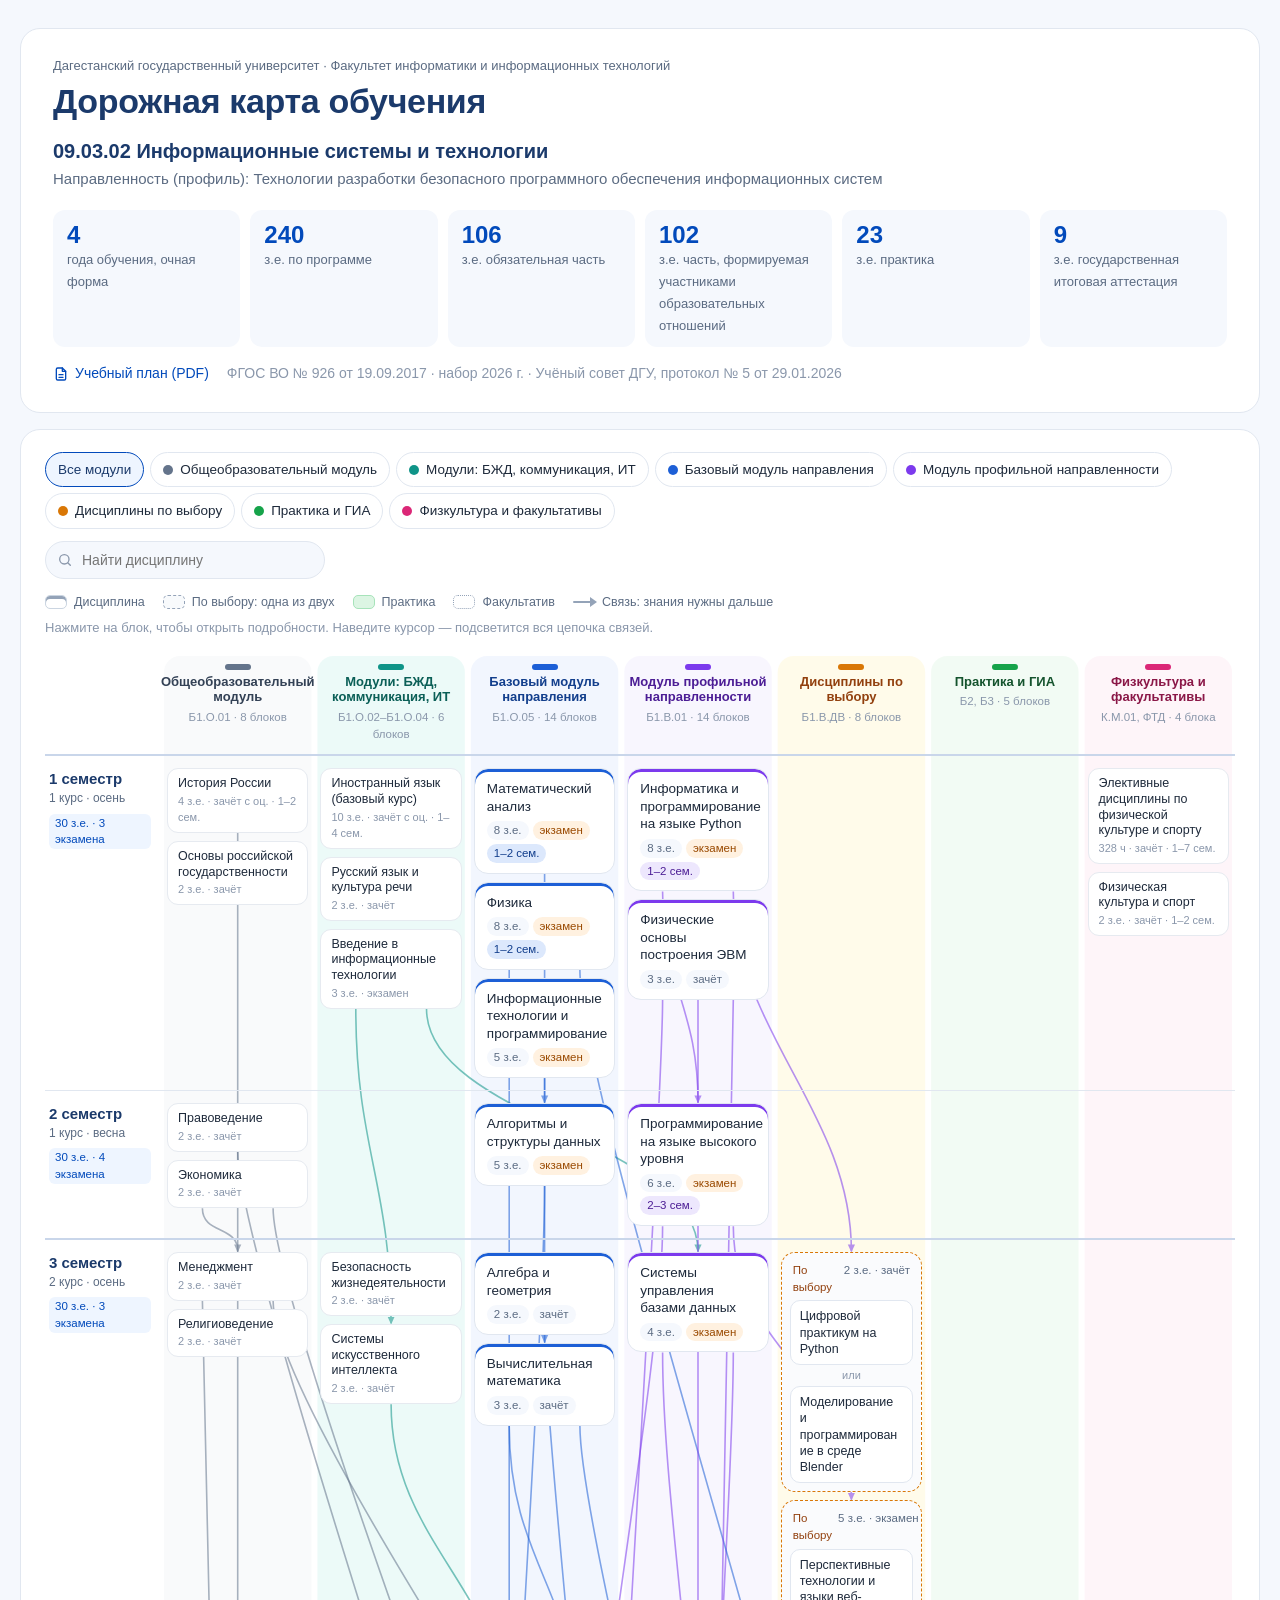
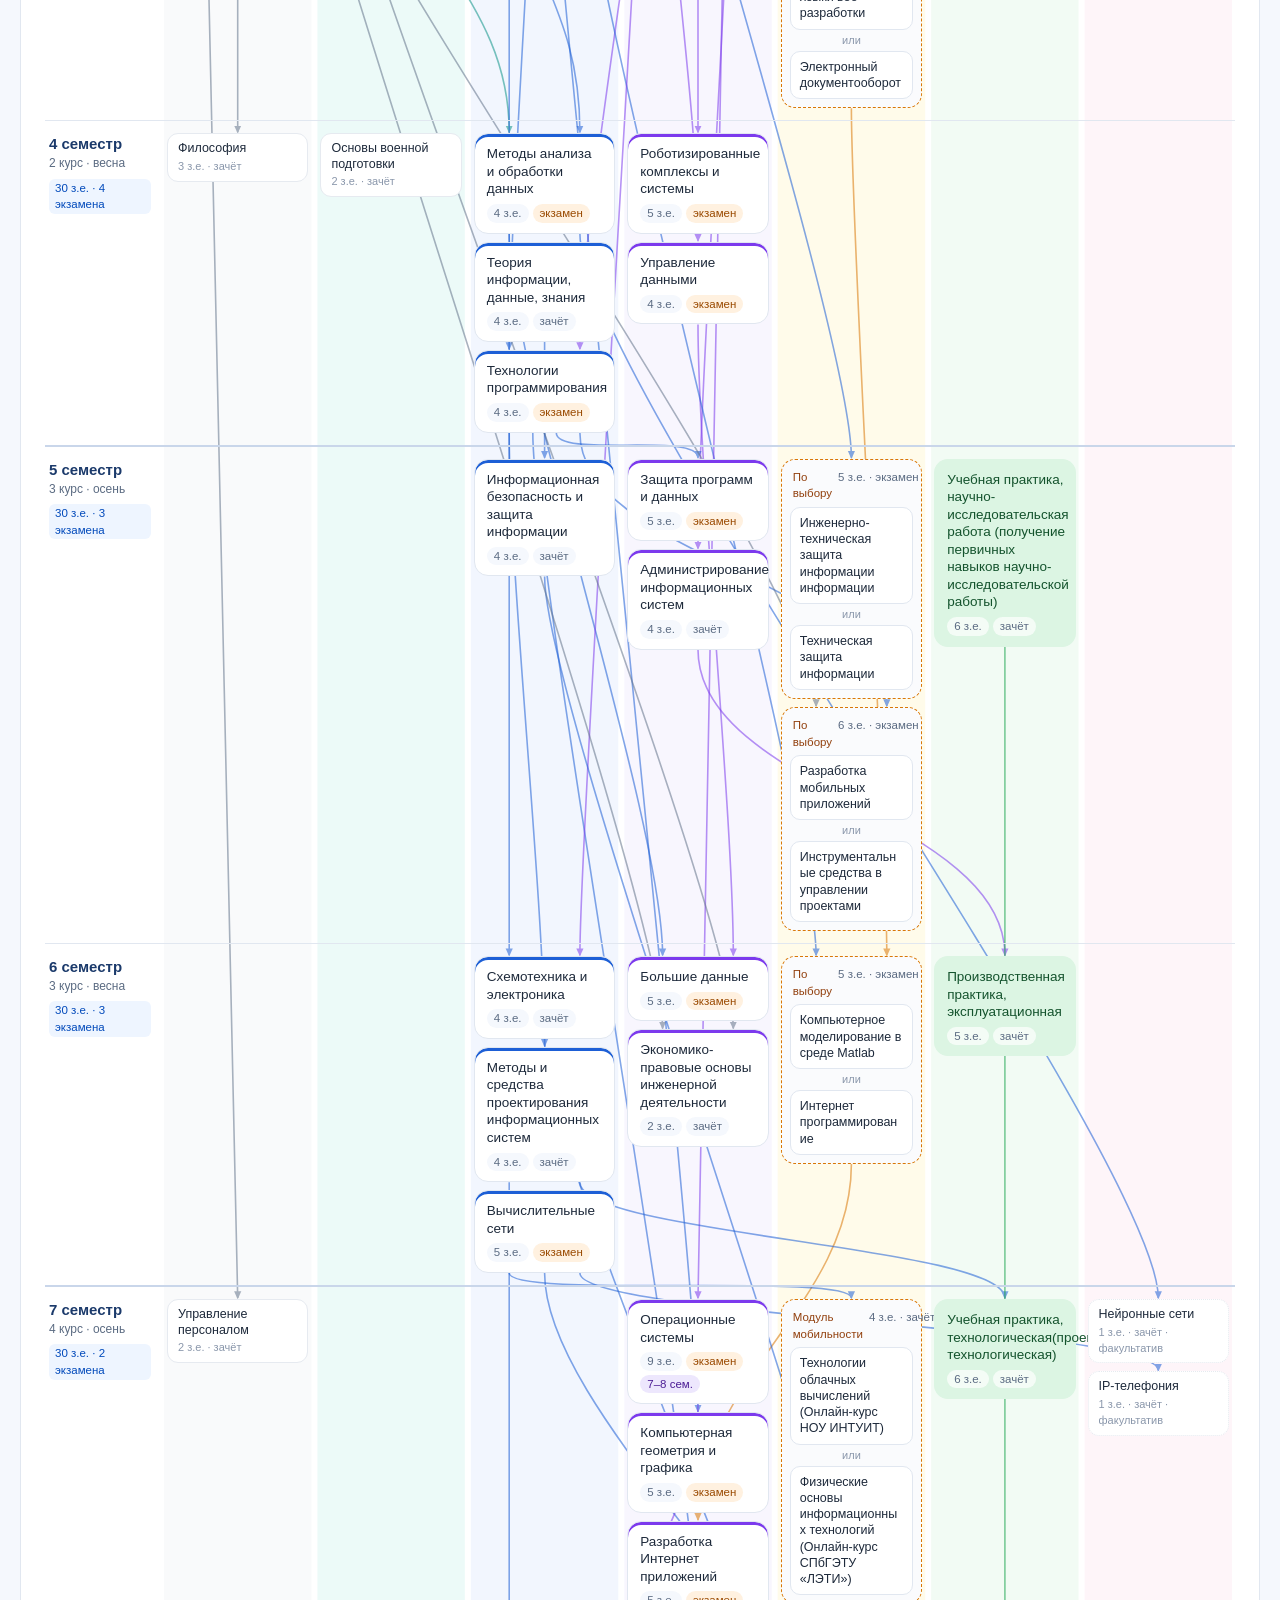
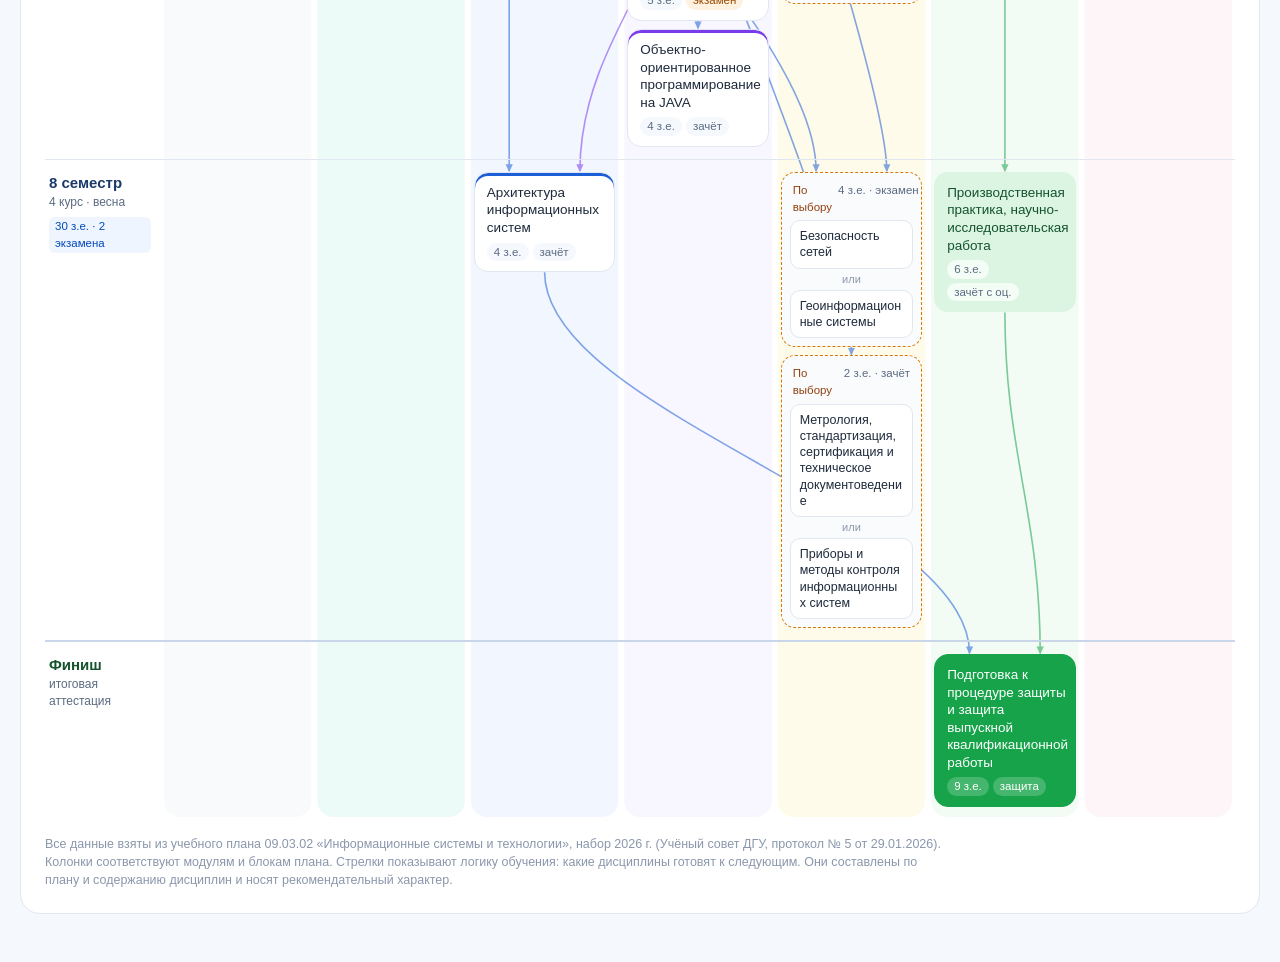
==== commit 1f254d1b: "ИСИТ: страница строго по учебному плану 2026 Полные названия дисциплин, часы по видам занятий (включ" ====
--- a/docs/index.html
+++ b/docs/index.html
@@ -131,7 +131,7 @@
 #dgu-roadmap .rm-card { position: relative; display: flex; flex-direction: column; gap: 6px; width: 100%; background: var(--rm-white); border: 1px solid var(--rm-line); border-radius: var(--rm-radius); padding: 11px 12px 10px; box-shadow: inset 0 3px 0 var(--c); transition: transform .15s, box-shadow .15s, opacity .2s, border-color .15s; }
 #dgu-roadmap button.rm-card:hover, #dgu-roadmap .rm-opt:hover { border-color: var(--c); box-shadow: inset 0 3px 0 var(--c), 0 6px 18px rgba(27, 58, 107, .12); transform: translateY(-1px); }
 #dgu-roadmap .rm-card-name, #dgu-roadmap .rm-opt { -webkit-hyphens: auto; hyphens: auto; overflow-wrap: break-word; }
-#dgu-roadmap .rm-card-name { font-size: 13.5px; line-height: 1.3; font-weight: 500; color: var(--rm-ink); display: -webkit-box; -webkit-line-clamp: 3; -webkit-box-orient: vertical; overflow: hidden; }
+#dgu-roadmap .rm-card-name { font-size: 13.5px; line-height: 1.3; font-weight: 500; color: var(--rm-ink); }
 #dgu-roadmap .rm-card-meta { display: flex; flex-wrap: wrap; gap: 4px; font-size: 11.5px; color: var(--rm-muted); }
 #dgu-roadmap .rm-pill { display: inline-block; padding: 1px 7px; border-radius: 999px; background: var(--rm-bg); white-space: nowrap; }
 #dgu-roadmap .rm-pill--c { background: var(--t); color: var(--d); }
@@ -145,7 +145,7 @@
 #dgu-roadmap button.rm-card--gia:hover { box-shadow: 0 6px 18px rgba(20, 83, 45, .25); }
 #dgu-roadmap .rm-card--optional { border: 1.5px dotted #A9B6C9; box-shadow: none; }
 #dgu-roadmap .rm-card--compact { padding: 7px 10px 6px; gap: 2px; border-radius: 11px; box-shadow: none; border-color: #E6EAF0; }
-#dgu-roadmap .rm-card--compact .rm-card-name { font-size: 12.5px; font-weight: 300; line-height: 1.25; -webkit-line-clamp: 2; }
+#dgu-roadmap .rm-card--compact .rm-card-name { font-size: 12.5px; font-weight: 300; line-height: 1.25; }
 #dgu-roadmap .rm-card--compact .rm-card-meta { font-size: 11px; color: var(--rm-faint); display: block; }
 #dgu-roadmap .rm-card--choice { background: #FAFBFD; border: 1.5px dashed var(--c); box-shadow: none; padding: 9px 8px 8px; gap: 5px; }
 #dgu-roadmap .rm-choice-head { display: flex; justify-content: space-between; gap: 6px; font-size: 11.5px; color: var(--d); font-weight: 500; padding: 0 3px; }
@@ -207,8 +207,6 @@
 #dgu-roadmap .rm-rel-item i { width: 8px; height: 8px; border-radius: 50%; background: var(--c); flex: none; }
 #dgu-roadmap .rm-rel-item small { color: var(--rm-faint); margin-left: auto; white-space: nowrap; font-size: 11.5px; }
 #dgu-roadmap .rm-rel-empty { font-size: 13px; color: var(--rm-faint); }
-#dgu-roadmap .rm-docs { display: flex; flex-wrap: wrap; gap: 8px; }
-#dgu-roadmap .rm-docs-empty { font-size: 13px; color: var(--rm-muted); background: var(--rm-bg); border-radius: 10px; padding: 10px 12px; }
 #dgu-roadmap .rm-m-foot { font-size: 12px; color: var(--rm-faint); margin-top: 18px !important; }
 #dgu-roadmap .rm-note { font-size: 12.5px; color: var(--rm-faint); margin-top: 16px !important; max-width: 900px; }
 
@@ -241,55 +239,11 @@
   #dgu-roadmap .rm-rel { grid-template-columns: 1fr; }
   #dgu-roadmap .rm-semrow { grid-template-columns: 80px 1fr; }
   #dgu-roadmap .rm-semrow em { grid-column: 2; }
-  #dgu-roadmap .rm-docs .rm-btn { flex: 1 1 100%; justify-content: center; }
 }
 @media (prefers-reduced-motion: reduce) {
   #dgu-roadmap * { animation: none !important; transition: none !important; }
 }
 
-/* ---------- После выпуска ---------- */
-#dgu-roadmap .rm-out { background: var(--rm-white); border-radius: 20px; padding: 28px 32px 30px; border: 1px solid var(--rm-line); margin-top: 16px; }
-#dgu-roadmap .rm-out-head { max-width: 860px; }
-#dgu-roadmap .rm-out-head h2 { font-size: 26px; line-height: 1.2; font-weight: 600; color: var(--rm-navy); margin-bottom: 10px; }
-#dgu-roadmap .rm-out-head p { font-size: 16px; line-height: 1.55; color: var(--rm-ink); }
-#dgu-roadmap .rm-out-head p + p { margin-top: 8px; color: var(--rm-muted); font-size: 15px; }
-#dgu-roadmap .rm-out-grid { display: grid; grid-template-columns: minmax(0, 1.7fr) minmax(0, 1fr); gap: 32px; margin-top: 24px; }
-#dgu-roadmap .rm-out h3 { font-size: 15px; font-weight: 600; color: var(--rm-navy); margin-bottom: 6px; }
-#dgu-roadmap .rm-out-skills li { display: grid; grid-template-columns: 12px 1fr; gap: 12px; padding: 14px 0; border-top: 1px solid var(--rm-line); }
-#dgu-roadmap .rm-out-skills li:first-child { border-top: 0; padding-top: 8px; }
-#dgu-roadmap .rm-out-skills li > i { width: 10px; height: 10px; border-radius: 50%; background: var(--c); margin-top: 6px; }
-#dgu-roadmap .rm-out-skills b { display: block; font-size: 15.5px; font-weight: 500; color: var(--rm-ink); }
-#dgu-roadmap .rm-out-skills p { font-size: 14px; color: var(--rm-muted); margin-top: 2px; }
-#dgu-roadmap .rm-out-chips { display: flex; flex-wrap: wrap; gap: 6px; margin-top: 8px; }
-#dgu-roadmap .rm-out-chip { font-size: 12.5px; line-height: 1.3; padding: 4px 10px; border-radius: 10px; background: var(--t); color: var(--d); transition: box-shadow .15s; }
-#dgu-roadmap .rm-out-chip:hover { box-shadow: 0 0 0 1.5px var(--c); }
-#dgu-roadmap .rm-out-side { background: var(--rm-bg); border-radius: 16px; padding: 18px 20px; align-self: start; }
-#dgu-roadmap .rm-out-roles li { position: relative; padding: 7px 0 7px 18px; font-size: 14px; line-height: 1.4; border-top: 1px solid #E4EAF3; }
-#dgu-roadmap .rm-out-roles li:first-child { border-top: 0; }
-#dgu-roadmap .rm-out-roles li::before { content: ""; position: absolute; left: 2px; top: 14px; width: 6px; height: 6px; border-radius: 50%; background: var(--rm-blue); }
-#dgu-roadmap .rm-out-side h3 + .rm-out-spheres, #dgu-roadmap .rm-out-side .rm-out-roles + h3 { margin-top: 14px; }
-#dgu-roadmap .rm-out-spheres { font-size: 14px; line-height: 1.5; }
-#dgu-roadmap .rm-out-note { font-size: 12.5px; color: var(--rm-faint); margin-top: 14px !important; }
-@media (max-width: 900px) {
-  #dgu-roadmap .rm-out-grid { grid-template-columns: 1fr; gap: 20px; }
-  #dgu-roadmap .rm-out-side { position: static; }
-}
-@media (max-width: 760px) {
-  #dgu-roadmap .rm-out { padding: 20px 16px 22px; border-radius: 16px; }
-  #dgu-roadmap .rm-out-head h2 { font-size: 22px; }
-  #dgu-roadmap .rm-out-head p { font-size: 15px; }
-}
-#dgu-roadmap .rm-out-search li { border-top: 1px solid #E4EAF3; }
-#dgu-roadmap .rm-out-search li:first-child { border-top: 0; }
-#dgu-roadmap .rm-out-search a { display: flex; align-items: center; justify-content: space-between; gap: 8px; padding: 8px 0; font-size: 14px; font-weight: 500; }
-#dgu-roadmap .rm-out-search a:hover { text-decoration: underline; text-underline-offset: 3px; }
-#dgu-roadmap .rm-out-search svg { width: 15px; height: 15px; flex: none; fill: none; stroke: currentColor; stroke-width: 2; stroke-linecap: round; stroke-linejoin: round; }
-#dgu-roadmap .rm-out-side .rm-out-search + h3, #dgu-roadmap .rm-out-side .rm-out-spheres + h3 { margin-top: 16px; }
-#dgu-roadmap .rm-out-cgroup + .rm-out-cgroup { margin-top: 10px; }
-#dgu-roadmap .rm-out-cgroup > span { display: block; font-size: 12.5px; color: var(--rm-muted); margin-bottom: 6px; }
-#dgu-roadmap .rm-out-companies { display: flex; flex-wrap: wrap; gap: 6px; }
-#dgu-roadmap .rm-out-companies a { font-size: 13px; padding: 5px 10px; border-radius: 10px; background: var(--rm-white); border: 1px solid var(--rm-line); color: var(--rm-ink); transition: border-color .15s, color .15s; }
-#dgu-roadmap .rm-out-companies a:hover { border-color: var(--rm-blue); color: var(--rm-blue); }
 
 </style>
 <div id="dgu-roadmap" class="rm" lang="ru">
@@ -307,7 +261,7 @@
 
   <section class="rm-panel">
     <div class="rm-toolbar">
-      <div class="rm-tracks" role="group" aria-label="Показать направление" data-rm="tracks"></div>
+      <div class="rm-tracks" role="group" aria-label="Показать модуль" data-rm="tracks"></div>
       <label class="rm-search">
         <svg viewBox="0 0 24 24" aria-hidden="true"><circle cx="11" cy="11" r="7"/><path d="m20 20-3.5-3.5"/></svg>
         <input type="search" placeholder="Найти дисциплину" aria-label="Найти дисциплину" data-rm="search">
@@ -333,10 +287,8 @@
       </div>
     </div>
 
-    <p class="rm-note">Блоки и семестры — по утверждённому учебному плану. Стрелки показывают логику обучения: какие дисциплины готовят к следующим. Они составлены по плану и содержанию дисциплин и носят рекомендательный характер. Рабочие программы и оценочные средства открываются из ЭОР ДГУ.</p>
+    <p class="rm-note" data-rm="note"></p>
   </section>
-
-  <section class="rm-out" data-rm="outcomes" aria-labelledby="rm-out-title"></section>
 
   <div class="rm-modal" data-rm="modal" aria-hidden="true">
     <div class="rm-modal-backdrop" data-rm="close"></div>
@@ -345,10 +297,10 @@
 </div>
 
 <script>
-window.DGU_ROADMAP_DATA={"programs":[{"id":"isit","meta":{"code":"09.03.02","short":"ИСИТ","title":"Информационные системы и технологии","profile":"Технологии разработки безопасного программного обеспечения информационных систем","faculty":"Факультет информатики и информационных технологий","level":"Бакалавриат","qualification":"Бакалавр","form":"Очная","years":4,"startYear":2026,"fgos":"ФГОС ВО № 926 от 19.09.2017","approved":"Учёный совет ДГУ, протокол № 5 от 29.01.2026","taskTypes":["научно-исследовательский (основной)","производственно-технологический"],"planUrl":"https://dgu.ru/files-oop/10062026_104111_Ucheb_plan_Napr_09_03_02_ISIT_TRBPOIS_Ochn_2026.pdf","eorUrl":"https://oop.dgu.ru/sved/eor.html?profileId=16456"},"tracks":[{"id":"math","name":"Математика и физика"},{"id":"prog","name":"Программирование"},{"id":"data","name":"Данные и ИИ"},{"id":"sys","name":"Системы и сети"},{"id":"sec","name":"Безопасность"},{"id":"prac","name":"Практика и ВКР"},{"id":"gen","name":"Общая подготовка"}],"nodes":[{"code":"Б1.О.01.01","name":"Философия","short":"Философия","kind":"core","part":"Обязательная часть","counted":true,"sems":[4],"ze":3,"hours":108,"hoursBy":{"lec":28,"lab":0,"pr":30,"self":50,"control":0},"perSem":[{"sem":4,"ze":3,"forms":["Зачёт"],"lec":28,"lab":null,"pr":30,"self":50,"control":null}],"forms":["Зачёт"],"rpd":"https://oop.dgu.ru/sved/files-oop/30062026_031922_20263006fiit65-1.pdf","fos":"https://oop.dgu.ru/sved/files-oop/30062026_041622_FOS_20260630fiit65-1.pdf","module":"Общеобразовательный модуль","track":"gen","start":4},{"code":"Б1.О.01.02","name":"История России","short":"История России","kind":"core","part":"Обязательная часть","counted":true,"sems":[1,2],"ze":4,"hours":144,"hoursBy":{"lec":58,"lab":0,"pr":58,"self":28,"control":0},"perSem":[{"sem":1,"ze":2,"forms":["Зачёт"],"lec":30,"lab":null,"pr":30,"self":12,"control":null},{"sem":2,"ze":2,"forms":["Зачёт с оценкой"],"lec":28,"lab":null,"pr":28,"self":16,"control":null}],"forms":["Зачёт","Зачёт с оценкой"],"rpd":"https://oop.dgu.ru/sved/files-oop/06072026_005310_20260607fiit65-3.pdf","fos":"https://oop.dgu.ru/sved/files-oop/06072026_525710_FOS_20260607fiit65-3.pdf","module":"Общеобразовательный модуль","track":"gen","start":1},{"code":"Б1.О.01.03","name":"Правоведение","short":"Правоведение","kind":"core","part":"Обязательная часть","counted":true,"sems":[2],"ze":2,"hours":72,"hoursBy":{"lec":16,"lab":0,"pr":14,"self":42,"control":0},"perSem":[{"sem":2,"ze":2,"forms":["Зачёт"],"lec":16,"lab":null,"pr":14,"self":42,"control":null}],"forms":["Зачёт"],"rpd":"https://oop.dgu.ru/sved/files-oop/27102026_324711_20261027fiit65-1.pdf","fos":"https://oop.dgu.ru/sved/files-oop/27102026_493611_FOS20261027fiit65-1.pdf","module":"Общеобразовательный модуль","track":"gen","start":2},{"code":"Б1.О.01.04","name":"Менеджмент","short":"Менеджмент","kind":"core","part":"Обязательная часть","counted":true,"sems":[3],"ze":2,"hours":72,"hoursBy":{"lec":16,"lab":0,"pr":14,"self":42,"control":0},"perSem":[{"sem":3,"ze":2,"forms":["Зачёт"],"lec":16,"lab":null,"pr":14,"self":42,"control":null}],"forms":["Зачёт"],"rpd":"https://oop.dgu.ru/sved/files-oop/15072026_243717_20261507fiit65-2.pdf","fos":"https://oop.dgu.ru/sved/files-oop/15072026_493717_FOS_20261507fiit65-2.pdf","module":"Общеобразовательный модуль","track":"gen","start":3},{"code":"Б1.О.01.05","name":"Управление персоналом","short":"Управление персоналом","kind":"core","part":"Обязательная часть","counted":true,"sems":[7],"ze":2,"hours":72,"hoursBy":{"lec":16,"lab":0,"pr":14,"self":42,"control":0},"perSem":[{"sem":7,"ze":2,"forms":["Зачёт"],"lec":16,"lab":null,"pr":14,"self":42,"control":null}],"forms":["Зачёт"],"rpd":"https://oop.dgu.ru/sved/files-oop/30062026_534022_20263006fiit65-3.pdf","fos":"https://oop.dgu.ru/sved/files-oop/30062026_473822_FOS_20263006fiit65-3.pdf","module":"Общеобразовательный модуль","track":"gen","start":7},{"code":"Б1.О.01.06","name":"Религиоведение","short":"Религиоведение","kind":"core","part":"Обязательная часть","counted":true,"sems":[3],"ze":2,"hours":72,"hoursBy":{"lec":16,"lab":0,"pr":14,"self":42,"control":0},"perSem":[{"sem":3,"ze":2,"forms":["Зачёт"],"lec":16,"lab":null,"pr":14,"self":42,"control":null}],"forms":["Зачёт"],"rpd":"https://oop.dgu.ru/sved/files-oop/27082026_464014_15102025_105914_20251015fiit65-3.docx","fos":"https://oop.dgu.ru/sved/files-oop/22072026_581911_FOS_20262207fiit65-2.pdf","module":"Общеобразовательный модуль","track":"gen","start":3},{"code":"Б1.О.01.07","name":"Экономика","short":"Экономика","kind":"core","part":"Обязательная часть","counted":true,"sems":[2],"ze":2,"hours":72,"hoursBy":{"lec":16,"lab":0,"pr":16,"self":40,"control":0},"perSem":[{"sem":2,"ze":2,"forms":["Зачёт"],"lec":16,"lab":null,"pr":16,"self":40,"control":null}],"forms":["Зачёт"],"rpd":"https://oop.dgu.ru/sved/files-oop/06072026_400311_20260607fiit65-6.pdf","fos":"https://oop.dgu.ru/sved/files-oop/06072026_220511_FOS_20260607fiit65-5.pdf","module":"Общеобразовательный модуль","track":"gen","start":2},{"code":"Б1.О.01.08","name":"Основы российской государственности","short":"Основы российской государственности","kind":"core","part":"Обязательная часть","counted":true,"sems":[1],"ze":2,"hours":72,"hoursBy":{"lec":16,"lab":0,"pr":16,"self":40,"control":0},"perSem":[{"sem":1,"ze":2,"forms":["Зачёт"],"lec":16,"lab":null,"pr":16,"self":40,"control":null}],"forms":["Зачёт"],"rpd":"https://oop.dgu.ru/sved/files-oop/06072026_273510_20260607fiit65-2.pdf","fos":"https://oop.dgu.ru/sved/files-oop/06072026_334110_FOS_20260607fiit65-1.pdf","module":"Общеобразовательный модуль","track":"gen","start":1},{"code":"Б1.О.02.01","name":"Основы военной подготовки","short":"Основы военной подготовки","kind":"core","part":"Обязательная часть","counted":true,"sems":[4],"ze":2,"hours":72,"hoursBy":{"lec":28,"lab":0,"pr":28,"self":16,"control":0},"perSem":[{"sem":4,"ze":2,"forms":["Зачёт"],"lec":28,"lab":null,"pr":28,"self":16,"control":null}],"forms":["Зачёт"],"rpd":"https://oop.dgu.ru/sved/files-oop/08072026_484211_RP_OSN.docx","fos":"https://oop.dgu.ru/sved/files-oop/08072026_264311_FOS_Osn.docx","module":"Модуль: Безопасность жизнедеятельности","track":"gen","start":4},{"code":"Б1.О.02.02","name":"Безопасность жизнедеятельности","short":"Безопасность жизнедеятельности","kind":"core","part":"Обязательная часть","counted":true,"sems":[3],"ze":2,"hours":72,"hoursBy":{"lec":16,"lab":0,"pr":14,"self":42,"control":0},"perSem":[{"sem":3,"ze":2,"forms":["Зачёт"],"lec":16,"lab":null,"pr":14,"self":42,"control":null}],"forms":["Зачёт"],"rpd":"https://oop.dgu.ru/sved/files-oop/30062026_245822_20263006fiit65-5.pdf","fos":"https://oop.dgu.ru/sved/files-oop/30062026_251423_FOS_20263006fiit65-5.pdf","module":"Модуль: Безопасность жизнедеятельности","track":"gen","start":3},{"code":"Б1.О.03.01","name":"Иностранный язык (базовый курс)","short":"Иностранный язык","kind":"core","part":"Обязательная часть","counted":true,"sems":[1,2,3,4],"ze":10,"hours":360,"hoursBy":{"lec":0,"lab":0,"pr":192,"self":168,"control":0},"perSem":[{"sem":1,"ze":2,"forms":[],"lec":null,"lab":null,"pr":48,"self":24,"control":null},{"sem":2,"ze":2,"forms":["Зачёт"],"lec":null,"lab":null,"pr":48,"self":24,"control":null},{"sem":3,"ze":2,"forms":[],"lec":null,"lab":null,"pr":48,"self":24,"control":null},{"sem":4,"ze":4,"forms":["Зачёт с оценкой"],"lec":null,"lab":null,"pr":48,"self":96,"control":null}],"forms":["Зачёт","Зачёт с оценкой"],"rpd":"https://oop.dgu.ru/sved/files-oop/30062026_543223_20263006fiit65-7.pdf","fos":"https://oop.dgu.ru/sved/files-oop/30062026_364023_FOS_20263006fiit65-8.pdf","module":"Модуль: Коммуникация","track":"gen","start":1},{"code":"Б1.О.03.02","name":"Русский язык и культура речи","short":"Русский язык и культура речи","kind":"core","part":"Обязательная часть","counted":true,"sems":[1],"ze":2,"hours":72,"hoursBy":{"lec":0,"lab":0,"pr":32,"self":40,"control":0},"perSem":[{"sem":1,"ze":2,"forms":["Зачёт"],"lec":null,"lab":null,"pr":32,"self":40,"control":null}],"forms":["Зачёт"],"rpd":"https://oop.dgu.ru/sved/files-oop/08072026_275211_20260807fiit65-2.pdf","fos":"https://oop.dgu.ru/sved/files-oop/08072026_423811_FOS_20260807fiit65-1.pdf","module":"Модуль: Коммуникация","track":"gen","start":1},{"code":"Б1.О.04.01","name":"Введение в информационные технологии","short":"Введение в информационные технологии","kind":"core","part":"Обязательная часть","counted":true,"sems":[1],"ze":3,"hours":108,"hoursBy":{"lec":0,"lab":34,"pr":0,"self":38,"control":36},"perSem":[{"sem":1,"ze":3,"forms":["Экзамен"],"lec":null,"lab":34,"pr":null,"self":38,"control":36}],"forms":["Экзамен"],"rpd":"https://oop.dgu.ru/sved/files-oop/01072026_095522_05092025_134510_RPVVedenueVitIsit26.doc","fos":"https://oop.dgu.ru/sved/files-oop/01072026_140123_05092025_294610_FOSVVedenieVitIsit2026.docx","module":"Модуль: Информационные технологии","track":"data","start":1},{"code":"Б1.О.04.02","name":"Системы искусственного интеллекта","short":"Системы искусственного интеллекта","kind":"core","part":"Обязательная часть","counted":true,"sems":[3],"ze":2,"hours":72,"hoursBy":{"lec":16,"lab":0,"pr":16,"self":40,"control":0},"perSem":[{"sem":3,"ze":2,"forms":["Зачёт"],"lec":16,"lab":null,"pr":16,"self":40,"control":null}],"forms":["Зачёт"],"rpd":"https://oop.dgu.ru/sved/files-oop/01072026_520223_08092025_312413_RP_SII_isit-26.docx","fos":"https://oop.dgu.ru/sved/files-oop/01072026_360523_08092025_352013_FOS_SII_Isit_2026.docx","module":"Модуль: Информационные технологии","track":"data","start":3},{"code":"Б1.О.05.01","name":"Математический анализ","short":"Математический анализ","kind":"core","part":"Обязательная часть","counted":true,"sems":[1,2],"ze":8,"hours":288,"hoursBy":{"lec":66,"lab":0,"pr":50,"self":136,"control":36},"perSem":[{"sem":1,"ze":3,"forms":["Зачёт"],"lec":32,"lab":null,"pr":16,"self":60,"control":null},{"sem":2,"ze":5,"forms":["Экзамен"],"lec":34,"lab":null,"pr":34,"self":76,"control":36}],"forms":["Экзамен","Зачёт"],"rpd":"https://oop.dgu.ru/sved/files-oop/02072026_190517_20260207fiit65-2.pdf","fos":"https://oop.dgu.ru/sved/files-oop/02072026_470517_FOS_20260207fiit65-2.pdf","module":"Базовый модуль направления","track":"math","start":1},{"code":"Б1.О.05.02","name":"Алгебра и геометрия","short":"Алгебра и геометрия","kind":"core","part":"Обязательная часть","counted":true,"sems":[3],"ze":2,"hours":72,"hoursBy":{"lec":16,"lab":0,"pr":16,"self":40,"control":0},"perSem":[{"sem":3,"ze":2,"forms":["Зачёт"],"lec":16,"lab":null,"pr":16,"self":40,"control":null}],"forms":["Зачёт"],"rpd":"https://oop.dgu.ru/sved/files-oop/01072026_432300_20263006fiit65-11.pdf","fos":"https://oop.dgu.ru/sved/files-oop/01072026_402500_FOS_20263006fiit65-11.pdf","module":"Базовый модуль направления","track":"math","start":3},{"code":"Б1.О.05.03","name":"Методы анализа и обработки данных","short":"Методы анализа и обработки данных","kind":"core","part":"Обязательная часть","counted":true,"sems":[4],"ze":4,"hours":144,"hoursBy":{"lec":16,"lab":0,"pr":32,"self":60,"control":36},"perSem":[{"sem":4,"ze":4,"forms":["Экзамен"],"lec":16,"lab":null,"pr":32,"self":60,"control":36}],"forms":["Экзамен"],"rpd":"https://oop.dgu.ru/sved/files-oop/27082026_434714_15092025_094518_методы_анализа_25.docx","fos":"https://oop.dgu.ru/sved/files-oop/27082026_554214_21102025_502217_FOS_MAOID_ISIT2025.docx","module":"Базовый модуль направления","track":"data","start":4},{"code":"Б1.О.05.04","name":"Вычислительная математика","short":"Вычислительная математика","kind":"core","part":"Обязательная часть","counted":true,"sems":[3],"ze":3,"hours":108,"hoursBy":{"lec":16,"lab":0,"pr":16,"self":76,"control":0},"perSem":[{"sem":3,"ze":3,"forms":["Зачёт"],"lec":16,"lab":null,"pr":16,"self":76,"control":null}],"forms":["Зачёт"],"rpd":"https://oop.dgu.ru/sved/files-oop/07072026_033516_20260707fiit65-5.pdf","fos":"https://oop.dgu.ru/sved/files-oop/07072026_473816_FOS_20260707fiit65-4.pdf","module":"Базовый модуль направления","track":"math","start":3},{"code":"Б1.О.05.05","name":"Физика","short":"Физика","kind":"core","part":"Обязательная часть","counted":true,"sems":[1,2],"ze":8,"hours":288,"hoursBy":{"lec":50,"lab":68,"pr":0,"self":134,"control":36},"perSem":[{"sem":1,"ze":3,"forms":["Зачёт"],"lec":18,"lab":36,"pr":null,"self":54,"control":null},{"sem":2,"ze":5,"forms":["Экзамен"],"lec":32,"lab":32,"pr":null,"self":80,"control":36}],"forms":["Экзамен","Зачёт"],"rpd":"https://oop.dgu.ru/sved/files-oop/01072026_111300_20263006fiit65-10.pdf","fos":"https://oop.dgu.ru/sved/files-oop/01072026_011600_FOS_20263006fiit65-9.pdf","module":"Базовый модуль направления","track":"math","start":1},{"code":"Б1.О.05.06","name":"Схемотехника и электроника","short":"Схемотехника и электроника","kind":"core","part":"Обязательная часть","counted":true,"sems":[6],"ze":4,"hours":144,"hoursBy":{"lec":32,"lab":32,"pr":18,"self":62,"control":0},"perSem":[{"sem":6,"ze":4,"forms":["Зачёт"],"lec":32,"lab":32,"pr":18,"self":62,"control":null}],"forms":["Зачёт"],"rpd":"https://oop.dgu.ru/sved/files-oop/07072026_544411_20260707fiit65-2.pdf","fos":"https://oop.dgu.ru/sved/files-oop/07072026_114811_FOS_20260707fiit65-1.pdf","module":"Базовый модуль направления","track":"sys","start":6},{"code":"Б1.О.05.07","name":"Теория информации, данные, знания","short":"Теория информации, данные, знания","kind":"core","part":"Обязательная часть","counted":true,"sems":[4],"ze":4,"hours":144,"hoursBy":{"lec":16,"lab":0,"pr":32,"self":96,"control":0},"perSem":[{"sem":4,"ze":4,"forms":["Зачёт"],"lec":16,"lab":null,"pr":32,"self":96,"control":null}],"forms":["Зачёт"],"rpd":"https://oop.dgu.ru/sved/files-oop/11092026_055013_RP_TI_26.pdf","fos":"https://oop.dgu.ru/sved/files-oop/11092026_405213_FOS_TI_26.pdf","module":"Базовый модуль направления","track":"data","start":4},{"code":"Б1.О.05.08","name":"Архитектура информационных систем","short":"Архитектура информационных систем","kind":"core","part":"Обязательная часть","counted":true,"sems":[8],"ze":4,"hours":144,"hoursBy":{"lec":18,"lab":16,"pr":0,"self":110,"control":0},"perSem":[{"sem":8,"ze":4,"forms":["Зачёт"],"lec":18,"lab":16,"pr":null,"self":110,"control":null}],"forms":["Зачёт"],"rpd":"https://oop.dgu.ru/sved/files-oop/06072026_132911_z_RP_AIS_ISIT2026.docx","fos":"https://oop.dgu.ru/sved/files-oop/06072026_073311_Z_FOS_AIS_ISIT2026_(1).docx","module":"Базовый модуль направления","track":"sys","start":8},{"code":"Б1.О.05.09","name":"Информационные технологии и программирование","short":"ИТ и программирование","kind":"core","part":"Обязательная часть","counted":true,"sems":[1],"ze":5,"hours":180,"hoursBy":{"lec":36,"lab":18,"pr":0,"self":90,"control":36},"perSem":[{"sem":1,"ze":5,"forms":["Экзамен"],"lec":36,"lab":18,"pr":null,"self":90,"control":36}],"forms":["Экзамен"],"rpd":"https://oop.dgu.ru/sved/files-oop/01072026_051423_15092025_300209_20250915fiit65-3R.docx","fos":"https://oop.dgu.ru/sved/files-oop/01072026_351523_15092025_082109_FOS20250915fiit65-2F.docx","module":"Базовый модуль направления","track":"prog","start":1},{"code":"Б1.О.05.10","name":"Методы и средства проектирования информационных систем","short":"Методы и средства проектирования ИС","kind":"core","part":"Обязательная часть","counted":true,"sems":[6],"ze":4,"hours":144,"hoursBy":{"lec":18,"lab":18,"pr":0,"self":108,"control":0},"perSem":[{"sem":6,"ze":4,"forms":["Зачёт"],"lec":18,"lab":18,"pr":null,"self":108,"control":null}],"forms":["Зачёт"],"rpd":"https://oop.dgu.ru/sved/files-oop/06072026_584211_z_RP_MIS_PIS_26.docx","fos":"https://oop.dgu.ru/sved/files-oop/06072026_254311_z_FOS_MIS_PIC_266.docx","module":"Базовый модуль направления","track":"sys","start":6},{"code":"Б1.О.05.11","name":"Информационная безопасность и защита информации","short":"Информационная безопасность и защита информации","kind":"core","part":"Обязательная часть","counted":true,"sems":[5],"ze":4,"hours":144,"hoursBy":{"lec":28,"lab":32,"pr":0,"self":84,"control":0},"perSem":[{"sem":5,"ze":4,"forms":["Зачёт"],"lec":28,"lab":32,"pr":null,"self":84,"control":null}],"forms":["Зачёт"],"rpd":"https://oop.dgu.ru/sved/files-oop/01072026_462923_12092025_111616_20250912fiit65-5IBIZI.docx","fos":"https://oop.dgu.ru/sved/files-oop/01072026_183123_12092025_262516_FOS20250912fiit65-5ibizi.docx","module":"Базовый модуль направления","track":"sec","start":5},{"code":"Б1.О.05.12","name":"Вычислительные сети","short":"Вычислительные сети","kind":"core","part":"Обязательная часть","counted":true,"sems":[6],"ze":5,"hours":180,"hoursBy":{"lec":32,"lab":32,"pr":32,"self":48,"control":36},"perSem":[{"sem":6,"ze":5,"forms":["Экзамен"],"lec":32,"lab":32,"pr":32,"self":48,"control":36}],"forms":["Экзамен"],"rpd":"https://oop.dgu.ru/sved/files-oop/21082026_310213_РП_ВЫЧИСЛИТЕЛЬНЫЕ_СЕТИ_ИСиТ_2026.pdf","fos":"https://oop.dgu.ru/sved/files-oop/06072026_462316_ФОС_Вычислительные_сети_ИСИТ_2026_1.pdf","module":"Базовый модуль направления","track":"sys","start":6},{"code":"Б1.О.05.13","name":"Технологии программирования","short":"Технологии программирования","kind":"core","part":"Обязательная часть","counted":true,"sems":[4],"ze":4,"hours":144,"hoursBy":{"lec":32,"lab":32,"pr":0,"self":44,"control":36},"perSem":[{"sem":4,"ze":4,"forms":["Экзамен"],"lec":32,"lab":32,"pr":null,"self":44,"control":36}],"forms":["Экзамен"],"rpd":"https://oop.dgu.ru/sved/files-oop/06072026_150612_z_RP_TIMPR_isit_26_(1).docx","fos":"https://oop.dgu.ru/sved/files-oop/06072026_400612_z_FOS_TIMPR_isit_26_(1).docx","module":"Базовый модуль направления","track":"prog","start":4},{"code":"Б1.О.05.14","name":"Алгоритмы и структуры данных","short":"Алгоритмы и структуры данных","kind":"core","part":"Обязательная часть","counted":true,"sems":[2],"ze":5,"hours":180,"hoursBy":{"lec":32,"lab":32,"pr":0,"self":80,"control":36},"perSem":[{"sem":2,"ze":5,"forms":["Экзамен"],"lec":32,"lab":32,"pr":null,"self":80,"control":36}],"forms":["Экзамен"],"rpd":"https://oop.dgu.ru/sved/files-oop/06072026_301312_z_RP_AD_tagudin_2026_(1).docx","fos":"https://oop.dgu.ru/sved/files-oop/06072026_451312_z_FOS_ISIT_AISD_26_(1).docx","module":"Базовый модуль направления","track":"prog","start":2},{"code":"Б1.В.01.01","name":"Информатика и программирование на языке Python","short":"Информатика и программирование на языке Python","kind":"variable","part":"Часть, формируемая участниками образовательных отношений","counted":true,"sems":[1,2],"ze":8,"hours":288,"hoursBy":{"lec":48,"lab":46,"pr":0,"self":122,"control":72},"perSem":[{"sem":1,"ze":4,"forms":["Экзамен"],"lec":30,"lab":28,"pr":null,"self":50,"control":36},{"sem":2,"ze":4,"forms":["Экзамен"],"lec":18,"lab":18,"pr":null,"self":72,"control":36}],"forms":["Экзамен"],"rpd":"https://oop.dgu.ru/sved/files-oop/11092026_064513_RP_Python_220.pdf","fos":"https://oop.dgu.ru/sved/files-oop/08072025_291022_FOS_PROG_ISIT25.pdf","module":"Модуль профильной направленности","track":"prog","start":1},{"code":"Б1.В.01.02","name":"Операционные системы","short":"Операционные системы","kind":"variable","part":"Часть, формируемая участниками образовательных отношений","counted":true,"sems":[7,8],"ze":9,"hours":324,"hoursBy":{"lec":60,"lab":60,"pr":28,"self":140,"control":36},"perSem":[{"sem":7,"ze":4,"forms":[],"lec":28,"lab":28,"pr":28,"self":60,"control":null},{"sem":8,"ze":5,"forms":["Экзамен"],"lec":32,"lab":32,"pr":null,"self":80,"control":36}],"forms":["Экзамен"],"rpd":"https://oop.dgu.ru/sved/files-oop/02072026_160718_15092025_114312_20250915fiit65-9.docx","fos":"https://oop.dgu.ru/sved/files-oop/02072026_440818_15092025_335313_FOS20250915fiit65-7_(1).docx","module":"Модуль профильной направленности","track":"sys","start":7},{"code":"Б1.В.01.03","name":"Защита программ и данных","short":"Защита программ и данных","kind":"variable","part":"Часть, формируемая участниками образовательных отношений","counted":true,"sems":[5],"ze":5,"hours":180,"hoursBy":{"lec":28,"lab":32,"pr":0,"self":48,"control":36},"perSem":[{"sem":5,"ze":5,"forms":["Экзамен"],"lec":28,"lab":32,"pr":null,"self":48,"control":36}],"forms":["Экзамен"],"rpd":"https://oop.dgu.ru/sved/files-oop/02072026_361118_15092025_523016_20250915fiit65-12r-tr.docx","fos":"https://oop.dgu.ru/sved/files-oop/02072026_121318_15092025_563616_FOS20250915fiit65-10аf.docx","module":"Модуль профильной направленности","track":"sec","start":5},{"code":"Б1.В.01.04","name":"Компьютерная геометрия и графика","short":"Компьютерная геометрия и графика","kind":"variable","part":"Часть, формируемая участниками образовательных отношений","counted":true,"sems":[7],"ze":5,"hours":180,"hoursBy":{"lec":28,"lab":28,"pr":28,"self":60,"control":36},"perSem":[{"sem":7,"ze":5,"forms":["Экзамен"],"lec":28,"lab":28,"pr":28,"self":60,"control":36}],"forms":["Экзамен"],"rpd":"https://oop.dgu.ru/sved/files-oop/02072026_221518_15092025_000509_20250915fiit65-4r.docx","fos":"https://oop.dgu.ru/sved/files-oop/02072026_451618_15092025_062309_FOS20250915fiit65-3_(1).docx","module":"Модуль профильной направленности","track":"prog","start":7},{"code":"Б1.В.01.05","name":"Физические основы построения ЭВМ","short":"Физические основы построения ЭВМ","kind":"variable","part":"Часть, формируемая участниками образовательных отношений","counted":true,"sems":[1],"ze":3,"hours":108,"hoursBy":{"lec":16,"lab":16,"pr":0,"self":76,"control":0},"perSem":[{"sem":1,"ze":3,"forms":["Зачёт"],"lec":16,"lab":16,"pr":null,"self":76,"control":null}],"forms":["Зачёт"],"rpd":"https://oop.dgu.ru/sved/files-oop/02072026_221818_08092025_021313_RP_FIZ_osn_isit_2025.docx","fos":"https://oop.dgu.ru/sved/files-oop/02072026_251918_08092025_422713_Fos_Tagudin_2025.docx","module":"Модуль профильной направленности","track":"sys","start":1},{"code":"Б1.В.01.06","name":"Роботизированные комплексы и системы","short":"Роботизированные комплексы и системы","kind":"variable","part":"Часть, формируемая участниками образовательных отношений","counted":true,"sems":[4],"ze":5,"hours":180,"hoursBy":{"lec":32,"lab":32,"pr":0,"self":80,"control":36},"perSem":[{"sem":4,"ze":5,"forms":["Экзамен"],"lec":32,"lab":32,"pr":null,"self":80,"control":36}],"forms":["Экзамен"],"rpd":"https://oop.dgu.ru/sved/files-oop/02072026_212018_15092025_081409_20250915fiit65-7_(1).docx","fos":"https://oop.dgu.ru/sved/files-oop/21082026_412811_Роботизированные_комплексы_и_системы_ФОС_ИСиТ.pdf","module":"Модуль профильной направленности","track":"sys","start":4},{"code":"Б1.В.01.07","name":"Системы управления базами данных","short":"Системы управления базами данных","kind":"variable","part":"Часть, формируемая участниками образовательных отношений","counted":true,"sems":[3],"ze":4,"hours":144,"hoursBy":{"lec":32,"lab":32,"pr":32,"self":12,"control":36},"perSem":[{"sem":3,"ze":4,"forms":["Экзамен"],"lec":32,"lab":32,"pr":32,"self":12,"control":36}],"forms":["Экзамен"],"rpd":"https://oop.dgu.ru/sved/files-oop/02072026_282218_15092025_270219_субд_2025_(1).docx","fos":"https://oop.dgu.ru/sved/files-oop/15092025_460219_фос_субд_2025.docx","module":"Модуль профильной направленности","track":"data","start":3},{"code":"Б1.В.01.08","name":"Администрирование информационных систем","short":"Администрирование информационных систем","kind":"variable","part":"Часть, формируемая участниками образовательных отношений","counted":true,"sems":[5],"ze":4,"hours":144,"hoursBy":{"lec":28,"lab":32,"pr":28,"self":56,"control":0},"perSem":[{"sem":5,"ze":4,"forms":["Зачёт"],"lec":28,"lab":32,"pr":28,"self":56,"control":null}],"forms":["Зачёт"],"rpd":"https://oop.dgu.ru/sved/files-oop/02072026_282418_14092025_091522_РП_Аминистрирование_ИС.docx","fos":"https://oop.dgu.ru/sved/files-oop/02072026_472518_14092025_041222_Администрирование_а_ИС_2025_ИСИТ_(1).docx","module":"Модуль профильной направленности","track":"sys","start":5},{"code":"Б1.В.01.09","name":"Программирование на языке высокого уровня","short":"Программирование на языке высокого уровня","kind":"variable","part":"Часть, формируемая участниками образовательных отношений","counted":true,"sems":[2,3],"ze":6,"hours":216,"hoursBy":{"lec":34,"lab":50,"pr":0,"self":96,"control":36},"perSem":[{"sem":2,"ze":2,"forms":["Зачёт"],"lec":18,"lab":18,"pr":null,"self":36,"control":null},{"sem":3,"ze":4,"forms":["Экзамен","Курсовая работа"],"lec":16,"lab":32,"pr":null,"self":60,"control":36}],"forms":["Экзамен","Зачёт","Курсовая работа"],"rpd":"https://oop.dgu.ru/sved/files-oop/08072026_010412_z_RPProgrammISIT25_(2).docx","fos":"https://oop.dgu.ru/sved/files-oop/08072026_170412_FOS_C++26.docx","module":"Модуль профильной направленности","track":"prog","start":2},{"code":"Б1.В.01.10","name":"Разработка Интернет приложений","short":"Разработка интернет-приложений","kind":"variable","part":"Часть, формируемая участниками образовательных отношений","counted":true,"sems":[7],"ze":5,"hours":180,"hoursBy":{"lec":28,"lab":28,"pr":28,"self":60,"control":36},"perSem":[{"sem":7,"ze":5,"forms":["Экзамен","Курсовая работа"],"lec":28,"lab":28,"pr":28,"self":60,"control":36}],"forms":["Экзамен","Курсовая работа"],"rpd":"https://oop.dgu.ru/sved/files-oop/02072026_262918_15092025_414416_20250915fiit65-13.docx","fos":"https://oop.dgu.ru/sved/files-oop/02072026_023018_15092025_445016_FOS20250915fiit65-11.docx","module":"Модуль профильной направленности","track":"prog","start":7},{"code":"Б1.В.01.11","name":"Управление данными","short":"Управление данными","kind":"variable","part":"Часть, формируемая участниками образовательных отношений","counted":true,"sems":[4],"ze":4,"hours":144,"hoursBy":{"lec":32,"lab":32,"pr":0,"self":44,"control":36},"perSem":[{"sem":4,"ze":4,"forms":["Экзамен"],"lec":32,"lab":32,"pr":null,"self":44,"control":36}],"forms":["Экзамен"],"rpd":"https://oop.dgu.ru/sved/files-oop/02072026_283118_15092025_000017_20250915fiit65-14.docx","fos":"https://oop.dgu.ru/sved/files-oop/02072026_213218_15092025_081017_FOS20250915fiit65-12.docx","module":"Модуль профильной направленности","track":"data","start":4},{"code":"Б1.В.01.12","name":"Объектно-ориентированное программирование на JAVA","short":"ООП на Java","kind":"variable","part":"Часть, формируемая участниками образовательных отношений","counted":true,"sems":[7],"ze":4,"hours":144,"hoursBy":{"lec":28,"lab":28,"pr":28,"self":60,"control":0},"perSem":[{"sem":7,"ze":4,"forms":["Зачёт"],"lec":28,"lab":28,"pr":28,"self":60,"control":null}],"forms":["Зачёт"],"rpd":"https://oop.dgu.ru/sved/files-oop/11092026_365613_RP_OOP_Java_26.pdf","fos":"https://oop.dgu.ru/sved/files-oop/11092026_545613_FOS_OOP_Java_26.pdf","module":"Модуль профильной направленности","track":"prog","start":7},{"code":"Б1.В.01.13","name":"Большие данные","short":"Большие данные","kind":"variable","part":"Часть, формируемая участниками образовательных отношений","counted":true,"sems":[6],"ze":5,"hours":180,"hoursBy":{"lec":18,"lab":32,"pr":16,"self":78,"control":36},"perSem":[{"sem":6,"ze":5,"forms":["Экзамен"],"lec":18,"lab":32,"pr":16,"self":78,"control":36}],"forms":["Экзамен"],"rpd":"https://oop.dgu.ru/sved/files-oop/02072026_173818_15092025_110619_большие_данные_2025.docx","fos":"https://oop.dgu.ru/sved/files-oop/02072026_263918_15092025_230819_фос_большие_данные_2025.docx","module":"Модуль профильной направленности","track":"data","start":6},{"code":"Б1.В.01.14","name":"Экономико-правовые основы инженерной деятельности","short":"Экономико-правовые основы инженерной деятельности","kind":"variable","part":"Часть, формируемая участниками образовательных отношений","counted":true,"sems":[6],"ze":2,"hours":72,"hoursBy":{"lec":18,"lab":0,"pr":18,"self":36,"control":0},"perSem":[{"sem":6,"ze":2,"forms":["Зачёт"],"lec":18,"lab":null,"pr":18,"self":36,"control":null}],"forms":["Зачёт"],"rpd":"https://oop.dgu.ru/sved/files-oop/27082026_190215_21102025_184516_RP_2025.docx","fos":"https://oop.dgu.ru/sved/files-oop/27082026_460515_21102025_324516_FOS_2025.docx","module":"Модуль профильной направленности","track":"gen","start":6},{"code":"Б1.В.ДВ.01","name":"Дисциплина по выбору","short":"Дисциплина по выбору","kind":"choice","part":"Часть, формируемая участниками образовательных отношений","counted":true,"sems":[6],"ze":5,"hours":180,"hoursBy":{"lec":32,"lab":32,"pr":0,"self":80,"control":36},"perSem":[{"sem":6,"ze":5,"forms":["Экзамен"],"lec":32,"lab":32,"pr":null,"self":80,"control":36}],"forms":["Экзамен"],"rpd":null,"fos":null,"options":[{"code":"Б1.В.ДВ.01.01","name":"Компьютерное моделирование в среде Matlab","short":"Моделирование в Matlab","kind":"choice","part":"Часть, формируемая участниками образовательных отношений","counted":true,"sems":[6],"ze":5,"hours":180,"hoursBy":{"lec":32,"lab":32,"pr":0,"self":80,"control":36},"perSem":[{"sem":6,"ze":5,"forms":["Экзамен"],"lec":32,"lab":32,"pr":null,"self":80,"control":36}],"forms":["Экзамен"],"rpd":"https://oop.dgu.ru/sved/files-oop/21082026_422311_Компьютерное_моделирование_в_среде_Matlab_РПД_ИСиТ.pdf","fos":"https://oop.dgu.ru/sved/files-oop/21082026_033411_Компьютерное_моделирование_в_среде_Matlab_ФОС_ИСиТ.pdf"},{"code":"Б1.В.ДВ.01.02","name":"Интернет программирование","short":"Интернет программирование","kind":"choice","part":"Часть, формируемая участниками образовательных отношений","counted":false,"sems":[6],"ze":5,"hours":180,"hoursBy":{"lec":32,"lab":32,"pr":0,"self":80,"control":36},"perSem":[{"sem":6,"ze":5,"forms":["Экзамен"],"lec":32,"lab":32,"pr":null,"self":80,"control":36}],"forms":["Экзамен"],"rpd":"https://oop.dgu.ru/sved/files-oop/21082026_353111_Интернет_программирование_РПД_ИСиТ.pdf","fos":"https://oop.dgu.ru/sved/files-oop/21082026_043711_Интернет_программирование_ФОС_ИСиТ.pdf"}],"module":"Дисциплина по выбору","track":"prog","start":6},{"code":"Б1.В.ДВ.02","name":"Дисциплина по выбору","short":"Дисциплина по выбору","kind":"choice","part":"Часть, формируемая участниками образовательных отношений","counted":true,"sems":[3],"ze":2,"hours":72,"hoursBy":{"lec":0,"lab":30,"pr":0,"self":42,"control":0},"perSem":[{"sem":3,"ze":2,"forms":["Зачёт"],"lec":null,"lab":30,"pr":null,"self":42,"control":null}],"forms":["Зачёт"],"rpd":null,"fos":null,"options":[{"code":"Б1.В.ДВ.02.01","name":"Цифровой практикум на Python","short":"Цифровой практикум на Python","kind":"choice","part":"Часть, формируемая участниками образовательных отношений","counted":true,"sems":[3],"ze":2,"hours":72,"hoursBy":{"lec":0,"lab":30,"pr":0,"self":42,"control":0},"perSem":[{"sem":3,"ze":2,"forms":["Зачёт"],"lec":null,"lab":30,"pr":null,"self":42,"control":null}],"forms":["Зачёт"],"rpd":"https://oop.dgu.ru/sved/files-oop/02072026_354818_15092025_033617_20250915fiit65-16_(1).docx","fos":"https://oop.dgu.ru/sved/files-oop/02072026_314918_15092025_033917_FOS20250915fiit65-14.docx"},{"code":"Б1.В.ДВ.02.02","name":"Моделирование и программирование в среде Blender","short":"Моделирование в Blender","kind":"choice","part":"Часть, формируемая участниками образовательных отношений","counted":false,"sems":[3],"ze":2,"hours":72,"hoursBy":{"lec":0,"lab":30,"pr":0,"self":42,"control":0},"perSem":[{"sem":3,"ze":2,"forms":["Зачёт"],"lec":null,"lab":30,"pr":null,"self":42,"control":null}],"forms":["Зачёт"],"rpd":"https://oop.dgu.ru/sved/files-oop/02072026_195018_15092025_594317_20250915fiit65-17.docx","fos":"https://oop.dgu.ru/sved/files-oop/02072026_055118_15092025_424717_FOS20250915fiit65-15.docx"}],"module":"Дисциплина по выбору","track":"prog","start":3},{"code":"Б1.В.ДВ.03","name":"Дисциплина по выбору","short":"Дисциплина по выбору","kind":"choice","part":"Часть, формируемая участниками образовательных отношений","counted":true,"sems":[8],"ze":4,"hours":144,"hoursBy":{"lec":30,"lab":32,"pr":32,"self":14,"control":36},"perSem":[{"sem":8,"ze":4,"forms":["Экзамен"],"lec":30,"lab":32,"pr":32,"self":14,"control":36}],"forms":["Экзамен"],"rpd":null,"fos":null,"options":[{"code":"Б1.В.ДВ.03.01","name":"Безопасность сетей","short":"Безопасность сетей","kind":"choice","part":"Часть, формируемая участниками образовательных отношений","counted":true,"sems":[8],"ze":4,"hours":144,"hoursBy":{"lec":30,"lab":32,"pr":32,"self":14,"control":36},"perSem":[{"sem":8,"ze":4,"forms":["Экзамен"],"lec":30,"lab":32,"pr":32,"self":14,"control":36}],"forms":["Экзамен"],"rpd":"https://oop.dgu.ru/sved/files-oop/15102026_054316_20261015fiit65-8.pdf","fos":"https://oop.dgu.ru/sved/files-oop/02072026_035318_14092025_115021_ФОС_БЕЗОПАСНОСТЬ_СЕТЕЙ_ИСИТ_2025.docx"},{"code":"Б1.В.ДВ.03.02","name":"Геоинформационные системы","short":"Геоинформационные системы","kind":"choice","part":"Часть, формируемая участниками образовательных отношений","counted":false,"sems":[8],"ze":4,"hours":144,"hoursBy":{"lec":30,"lab":32,"pr":32,"self":14,"control":36},"perSem":[{"sem":8,"ze":4,"forms":["Экзамен"],"lec":30,"lab":32,"pr":32,"self":14,"control":36}],"forms":["Экзамен"],"rpd":"https://oop.dgu.ru/sved/files-oop/02072026_425318_15092025_200009_20250915fiit65-2.docx","fos":"https://oop.dgu.ru/sved/files-oop/02072026_065518_15092025_071909_FOS20250915fiit65-1.docx"}],"module":"Дисциплина по выбору","track":"sec","start":8},{"code":"Б1.В.ДВ.04","name":"Дисциплина по выбору","short":"Дисциплина по выбору","kind":"choice","part":"Часть, формируемая участниками образовательных отношений","counted":true,"sems":[3],"ze":5,"hours":180,"hoursBy":{"lec":30,"lab":30,"pr":0,"self":84,"control":36},"perSem":[{"sem":3,"ze":5,"forms":["Экзамен"],"lec":30,"lab":30,"pr":null,"self":84,"control":36}],"forms":["Экзамен"],"rpd":null,"fos":null,"options":[{"code":"Б1.В.ДВ.04.01","name":"Перспективные технологии и языки веб-разработки","short":"Перспективные технологии веб-разработки","kind":"choice","part":"Часть, формируемая участниками образовательных отношений","counted":true,"sems":[3],"ze":5,"hours":180,"hoursBy":{"lec":30,"lab":30,"pr":0,"self":84,"control":36},"perSem":[{"sem":3,"ze":5,"forms":["Экзамен"],"lec":30,"lab":30,"pr":null,"self":84,"control":36}],"forms":["Экзамен"],"rpd":"https://oop.dgu.ru/sved/files-oop/02072026_175618_15092025_151109_20250915fiit65-6.docx","fos":"https://oop.dgu.ru/sved/files-oop/02072026_295718_15092025_593009_FOS20250915fiit65-5.docx"},{"code":"Б1.В.ДВ.04.02","name":"Электронный документооборот","short":"Электронный документооборот","kind":"choice","part":"Часть, формируемая участниками образовательных отношений","counted":false,"sems":[3],"ze":5,"hours":180,"hoursBy":{"lec":30,"lab":30,"pr":0,"self":84,"control":36},"perSem":[{"sem":3,"ze":5,"forms":["Экзамен"],"lec":30,"lab":30,"pr":null,"self":84,"control":36}],"forms":["Экзамен"],"rpd":"https://oop.dgu.ru/sved/files-oop/02072026_145818_09092025_505111_rpddokumentooborot_2025__ISIT.docx","fos":"https://oop.dgu.ru/sved/files-oop/02072026_360019_09092025_333011_fos2025isitdokumentooborot.docx"}],"module":"Дисциплина по выбору","track":"prog","start":3},{"code":"Б1.В.ДВ.05","name":"Дисциплина по выбору","short":"Дисциплина по выбору","kind":"choice","part":"Часть, формируемая участниками образовательных отношений","counted":true,"sems":[5],"ze":5,"hours":180,"hoursBy":{"lec":28,"lab":32,"pr":0,"self":84,"control":36},"perSem":[{"sem":5,"ze":5,"forms":["Экзамен"],"lec":28,"lab":32,"pr":null,"self":84,"control":36}],"forms":["Экзамен"],"rpd":null,"fos":null,"options":[{"code":"Б1.В.ДВ.05.01","name":"Инженерно-техническая защита информации","short":"Инженерно-техническая защита информации","kind":"choice","part":"Часть, формируемая участниками образовательных отношений","counted":true,"sems":[5],"ze":5,"hours":180,"hoursBy":{"lec":28,"lab":32,"pr":0,"self":84,"control":36},"perSem":[{"sem":5,"ze":5,"forms":["Экзамен"],"lec":28,"lab":32,"pr":null,"self":84,"control":36}],"forms":["Экзамен"],"rpd":"https://oop.dgu.ru/sved/files-oop/02072026_420119_12092025_403516_20250912fiit65-6.docx","fos":"https://oop.dgu.ru/sved/files-oop/02072026_440219_12092025_244016_FOS20250912fiit65-6.docx"},{"code":"Б1.В.ДВ.05.02","name":"Техническая защита информации","short":"Техническая защита информации","kind":"choice","part":"Часть, формируемая участниками образовательных отношений","counted":false,"sems":[5],"ze":5,"hours":180,"hoursBy":{"lec":28,"lab":32,"pr":0,"self":84,"control":36},"perSem":[{"sem":5,"ze":5,"forms":["Экзамен"],"lec":28,"lab":32,"pr":null,"self":84,"control":36}],"forms":["Экзамен"],"rpd":"https://oop.dgu.ru/sved/files-oop/02072026_270519_09092025_073812_RP_TZI_ISIT_2025.docx","fos":"https://oop.dgu.ru/sved/files-oop/02072026_500619_09092025_084812_FOS_TZI_ISIT_2025.docx"}],"module":"Дисциплина по выбору","track":"sec","start":5},{"code":"Б1.В.ДВ.06","name":"Дисциплина по выбору","short":"Дисциплина по выбору","kind":"choice","part":"Часть, формируемая участниками образовательных отношений","counted":true,"sems":[5],"ze":6,"hours":216,"hoursBy":{"lec":28,"lab":32,"pr":0,"self":120,"control":36},"perSem":[{"sem":5,"ze":6,"forms":["Экзамен"],"lec":28,"lab":32,"pr":null,"self":120,"control":36}],"forms":["Экзамен"],"rpd":null,"fos":null,"options":[{"code":"Б1.В.ДВ.06.01","name":"Разработка мобильных приложений","short":"Разработка мобильных приложений","kind":"choice","part":"Часть, формируемая участниками образовательных отношений","counted":true,"sems":[5],"ze":6,"hours":216,"hoursBy":{"lec":28,"lab":32,"pr":0,"self":120,"control":36},"perSem":[{"sem":5,"ze":6,"forms":["Экзамен"],"lec":28,"lab":32,"pr":null,"self":120,"control":36}],"forms":["Экзамен"],"rpd":"https://oop.dgu.ru/sved/files-oop/11092026_311014_Rp_Aida-26.pdf","fos":"https://oop.dgu.ru/sved/files-oop/11092026_461014_FOS_Aida_26.pdf"},{"code":"Б1.В.ДВ.06.02","name":"Инструментальные средства в управлении проектами","short":"Инструменты управления проектами","kind":"choice","part":"Часть, формируемая участниками образовательных отношений","counted":false,"sems":[5],"ze":6,"hours":216,"hoursBy":{"lec":28,"lab":32,"pr":0,"self":120,"control":36},"perSem":[{"sem":5,"ze":6,"forms":["Экзамен"],"lec":28,"lab":32,"pr":null,"self":120,"control":36}],"forms":["Экзамен"],"rpd":"https://oop.dgu.ru/sved/files-oop/02072026_480919_08092025_104609_20250908fiit65-1.docx","fos":"https://oop.dgu.ru/sved/files-oop/02072026_331019_10092025_594111_FOS_ISIT_INSTRUM_2025.docx"}],"module":"Дисциплина по выбору","track":"prog","start":5},{"code":"Б1.В.ДВ.07","name":"Дисциплина по выбору","short":"Дисциплина по выбору","kind":"choice","part":"Часть, формируемая участниками образовательных отношений","counted":true,"sems":[8],"ze":2,"hours":72,"hoursBy":{"lec":16,"lab":0,"pr":16,"self":40,"control":0},"perSem":[{"sem":8,"ze":2,"forms":["Зачёт"],"lec":16,"lab":null,"pr":16,"self":40,"control":null}],"forms":["Зачёт"],"rpd":null,"fos":null,"options":[{"code":"Б1.В.ДВ.07.01","name":"Метрология, стандартизация, сертификация и техническое документоведение","short":"Метрология, стандартизация и сертификация","kind":"choice","part":"Часть, формируемая участниками образовательных отношений","counted":true,"sems":[8],"ze":2,"hours":72,"hoursBy":{"lec":16,"lab":0,"pr":16,"self":40,"control":0},"perSem":[{"sem":8,"ze":2,"forms":["Зачёт"],"lec":16,"lab":null,"pr":16,"self":40,"control":null}],"forms":["Зачёт"],"rpd":"https://oop.dgu.ru/sved/files-oop/02072026_381119_15092025_382819_метрология2025.docx","fos":"https://oop.dgu.ru/sved/files-oop/02072026_131219_15092025_563019_фос_метрология2025.docx"},{"code":"Б1.В.ДВ.07.02","name":"Приборы и методы контроля информационных систем","short":"Приборы и методы контроля ИС","kind":"choice","part":"Часть, формируемая участниками образовательных отношений","counted":false,"sems":[8],"ze":2,"hours":72,"hoursBy":{"lec":16,"lab":0,"pr":16,"self":40,"control":0},"perSem":[{"sem":8,"ze":2,"forms":["Зачёт"],"lec":16,"lab":null,"pr":16,"self":40,"control":null}],"forms":["Зачёт"],"rpd":"https://oop.dgu.ru/sved/files-oop/02072026_321319_15092025_081819_приборы_и_методы_контр2025.docx","fos":"https://oop.dgu.ru/sved/files-oop/02072026_171419_15092025_502019_фос_приборы_и_методы_контр2025.docx"}],"module":"Дисциплина по выбору","track":"sys","start":8},{"code":"Б1.В.ДВ.08","name":"Модуль мобильности","short":"Модуль мобильности","kind":"choice","part":"Часть, формируемая участниками образовательных отношений","counted":true,"sems":[7],"ze":4,"hours":144,"hoursBy":{"lec":14,"lab":0,"pr":0,"self":130,"control":0},"perSem":[{"sem":7,"ze":4,"forms":["Зачёт"],"lec":14,"lab":null,"pr":null,"self":130,"control":null}],"forms":["Зачёт"],"rpd":null,"fos":null,"options":[{"code":"Б1.В.ДВ.08.01","name":"Технологии облачных вычислений (Онлайн-курс НОУ ИНТУИТ)","short":"Облачные вычисления (онлайн, ИНТУИТ)","kind":"choice","part":"Часть, формируемая участниками образовательных отношений","counted":true,"sems":[7],"ze":4,"hours":144,"hoursBy":{"lec":14,"lab":0,"pr":0,"self":130,"control":0},"perSem":[{"sem":7,"ze":4,"forms":["Зачёт"],"lec":14,"lab":null,"pr":null,"self":130,"control":null}],"forms":["Зачёт"],"rpd":"https://oop.dgu.ru/sved/files-oop/02072026_191519_15092025_331219_технология_облачных_выч_2025.docx","fos":"https://oop.dgu.ru/sved/files-oop/02072026_171619_15092025_201519_фос_облачные_выч2025.docx"},{"code":"Б1.В.ДВ.08.02","name":"Физические основы информационных технологий (Онлайн-курс СПбГЭТУ «ЛЭТИ»)","short":"Физ. основы ИТ (онлайн, ЛЭТИ)","kind":"choice","part":"Часть, формируемая участниками образовательных отношений","counted":false,"sems":[7],"ze":4,"hours":144,"hoursBy":{"lec":14,"lab":0,"pr":0,"self":130,"control":0},"perSem":[{"sem":7,"ze":4,"forms":["Зачёт"],"lec":14,"lab":null,"pr":null,"self":130,"control":null}],"forms":["Зачёт"],"rpd":"https://oop.dgu.ru/sved/files-oop/02072026_141719_15092025_362319_физические_основы2025.docx","fos":"https://oop.dgu.ru/sved/files-oop/02072026_591719_15092025_402519_фос_физические_основы2025.docx"}],"module":"Модуль мобильности","track":"sys","start":7},{"code":"К.М.01.01","name":"Физическая культура и спорт","short":"Физическая культура и спорт","kind":"sport","part":"Комплексный модуль: физическая культура и спорт","counted":true,"sems":[1,2],"ze":2,"hours":72,"hoursBy":{"lec":0,"lab":0,"pr":32,"self":40,"control":0},"perSem":[{"sem":1,"ze":1,"forms":[],"lec":null,"lab":null,"pr":16,"self":20,"control":null},{"sem":2,"ze":1,"forms":["Зачёт"],"lec":null,"lab":null,"pr":16,"self":20,"control":null}],"forms":["Зачёт"],"rpd":"https://oop.dgu.ru/sved/files-oop/03082026_171814_20260308fiit65-3.pdf","fos":"https://oop.dgu.ru/sved/files-oop/03082026_101514_FOS_20260308fiit65-3.pdf","module":"Комплексный модуль: физическая культура и спорт","track":"gen","start":1},{"code":"К.М.01.02","name":"Элективные дисциплины по физической культуре и спорту","short":"Элективы по физкультуре","kind":"sport","part":"Комплексный модуль: физическая культура и спорт","counted":true,"sems":[1,2,3,4,5,6,7],"ze":null,"hours":328,"hoursBy":{"lec":0,"lab":0,"pr":146,"self":182,"control":0},"perSem":[{"sem":1,"ze":null,"forms":[],"lec":null,"lab":null,"pr":16,"self":38,"control":null},{"sem":2,"ze":null,"forms":[],"lec":null,"lab":null,"pr":16,"self":38,"control":null},{"sem":3,"ze":null,"forms":[],"lec":null,"lab":null,"pr":32,"self":22,"control":null},{"sem":4,"ze":null,"forms":["Зачёт"],"lec":null,"lab":null,"pr":32,"self":22,"control":null},{"sem":5,"ze":null,"forms":[],"lec":null,"lab":null,"pr":16,"self":20,"control":null},{"sem":6,"ze":null,"forms":["Зачёт"],"lec":null,"lab":null,"pr":18,"self":18,"control":null},{"sem":7,"ze":null,"forms":["Зачёт"],"lec":null,"lab":null,"pr":16,"self":24,"control":null}],"forms":["Зачёт"],"rpd":"https://oop.dgu.ru/sved/files-oop/03082026_432014_20260308fiit65-4.pdf","fos":"https://oop.dgu.ru/sved/files-oop/03082026_221614_FOS_20260308fiit65-4.pdf","module":"Комплексный модуль: физическая культура и спорт","track":"gen","start":1},{"code":"Б2.О.О.01(У)","name":"Учебная практика, научно-исследовательская работа (получение первичных навыков научно-исследовательской работы)","short":"Учебная практика: НИР","kind":"practice","part":"Блок 2. Практика","counted":true,"sems":[5],"ze":6,"hours":216,"hoursBy":{"lec":0,"lab":0,"pr":0,"self":216,"control":0},"perSem":[{"sem":5,"ze":6,"forms":["Зачёт"],"lec":null,"lab":null,"pr":null,"self":216,"control":null}],"forms":["Зачёт"],"rpd":"https://oop.dgu.ru/sved/files-oop/09092026_391313_02072026_572219_05092025_395512_RP_UCHEB_Prak_ISIT.pdf","fos":"https://oop.dgu.ru/sved/files-oop/02072026_382319_05092025_452613_FOS_2025_UCHEB_PRAC_ISIT_NIR.docx","module":null,"track":"prac","start":5},{"code":"Б2.О.О.02(П)","name":"Производственная практика, научно-исследовательская работа","short":"Производственная практика: НИР","kind":"practice","part":"Блок 2. Практика","counted":true,"sems":[8],"ze":6,"hours":216,"hoursBy":{"lec":0,"lab":0,"pr":0,"self":216,"control":0},"perSem":[{"sem":8,"ze":6,"forms":["Зачёт с оценкой"],"lec":null,"lab":null,"pr":null,"self":216,"control":null}],"forms":["Зачёт с оценкой"],"rpd":"https://oop.dgu.ru/sved/files-oop/09092026_172514_02072026_062419_05092025_515311_RP_ISIT_PROIZ_NIR_2025.pdf","fos":"https://oop.dgu.ru/sved/files-oop/02072026_452519_05092025_550813_FOS_PRAK_NIR_ISIT_2025.docx","module":null,"track":"prac","start":8},{"code":"Б2.О.В.01(У)","name":"Учебная практика, технологическая(проектно-технологическая)","short":"Учебная практика: проектно-технологическая","kind":"practice","part":"Блок 2. Практика","counted":true,"sems":[7],"ze":6,"hours":216,"hoursBy":{"lec":0,"lab":0,"pr":0,"self":216,"control":0},"perSem":[{"sem":7,"ze":6,"forms":["Зачёт"],"lec":null,"lab":null,"pr":null,"self":216,"control":null}],"forms":["Зачёт"],"rpd":"https://oop.dgu.ru/sved/files-oop/09092026_522013_02072026_151919_05092025_395212_RR_UCheb_prakt_Tekhnolog_ISIT.pdf","fos":"https://oop.dgu.ru/sved/files-oop/02072026_561919_05092025_522013_FOS_2025_UCHEB_PRAC_ISIT.docx","module":null,"track":"prac","start":7},{"code":"Б2.О.В.02(П)","name":"Производственная практика, эксплуатационная","short":"Производственная практика: эксплуатационная","kind":"practice","part":"Блок 2. Практика","counted":true,"sems":[6],"ze":5,"hours":180,"hoursBy":{"lec":0,"lab":0,"pr":0,"self":180,"control":0},"perSem":[{"sem":6,"ze":5,"forms":["Зачёт"],"lec":null,"lab":null,"pr":null,"self":180,"control":null}],"forms":["Зачёт"],"rpd":"https://oop.dgu.ru/sved/files-oop/09092026_422214_02072026_032119_05092025_182012_RP_ISIT_PROIZ_PRAK_Yakspl2025.pdf","fos":"https://oop.dgu.ru/sved/files-oop/02072026_402119_05092025_593911_FOSPROIZPRAK_ISIT_24.docx","module":null,"track":"prac","start":6},{"code":"Б3.О.01(Д)","name":"Подготовка к процедуре защиты и защита выпускной квалификационной работы","short":"Защита выпускной квалификационной работы","kind":"gia","part":"Блок 3. Государственная итоговая аттестация","counted":true,"sems":[8],"ze":9,"hours":324,"hoursBy":{"lec":0,"lab":0,"pr":144,"self":180,"control":0},"perSem":[{"sem":8,"ze":9,"forms":[],"lec":null,"lab":null,"pr":144,"self":180,"control":null}],"forms":["Защита ВКР"],"rpd":"https://oop.dgu.ru/sved/files-oop/09092026_403614_Z_Ига_2026.pdf","fos":"https://oop.dgu.ru/sved/files-oop/09092026_424014_27082026_471015_21102025_365116_FosGiaIsit2025.pdf","module":null,"track":"prac","start":9},{"code":"ФТД.В.01","name":"Нейронные сети","short":"Нейронные сети","kind":"optional","part":"Факультатив (по желанию, не входит в 240 з.е.)","counted":true,"sems":[7],"ze":1,"hours":36,"hoursBy":{"lec":12,"lab":0,"pr":0,"self":24,"control":0},"perSem":[{"sem":7,"ze":1,"forms":["Зачёт"],"lec":12,"lab":null,"pr":null,"self":24,"control":null}],"forms":["Зачёт"],"rpd":"https://oop.dgu.ru/sved/files-oop/02072026_182819_21102025_292917_RP_NS_ISIT2025.docx","fos":"https://oop.dgu.ru/sved/files-oop/02072026_362919_21102025_472917_FOS_NS_ISIT2025.docx","module":null,"track":"data","start":7},{"code":"ФТД.В.02","name":"IP-телефония","short":"IP-телефония","kind":"optional","part":"Факультатив (по желанию, не входит в 240 з.е.)","counted":true,"sems":[7],"ze":1,"hours":36,"hoursBy":{"lec":12,"lab":0,"pr":0,"self":24,"control":0},"perSem":[{"sem":7,"ze":1,"forms":["Зачёт"],"lec":12,"lab":null,"pr":null,"self":24,"control":null}],"forms":["Зачёт"],"rpd":"https://oop.dgu.ru/sved/files-oop/02072026_403019_21102025_252617_RP_IPTEL_ISIT2025.docx","fos":"https://oop.dgu.ru/sved/files-oop/02072026_003219_21102025_462617__FOS_IPTEL_ISIT2025.docx","module":null,"track":"sys","start":7}],"edges":[["Б1.О.05.09","Б1.О.05.14"],["Б1.В.01.01","Б1.В.01.09"],["Б1.В.01.01","Б1.В.ДВ.02"],["Б1.В.01.09","Б1.В.ДВ.04"],["Б1.О.05.14","Б1.О.05.13"],["Б1.В.01.09","Б1.О.05.13"],["Б1.О.05.13","Б1.В.ДВ.06"],["Б1.О.05.13","Б1.В.01.12"],["Б1.В.ДВ.04","Б1.В.ДВ.01"],["Б1.В.ДВ.01","Б1.В.01.10"],["Б1.О.05.02","Б1.В.01.04"],["Б1.О.04.01","Б1.О.04.02"],["Б1.О.04.01","Б1.В.01.07"],["Б1.В.01.07","Б1.В.01.11"],["Б1.О.04.02","Б1.О.05.03"],["Б1.В.01.11","Б1.В.01.13"],["Б1.О.05.03","Б1.В.01.13"],["Б1.О.05.03","ФТД.В.01"],["Б1.О.05.07","Б1.О.05.11"],["Б1.В.01.07","Б1.В.01.08"],["Б1.О.05.01","Б1.О.05.04"],["Б1.О.05.04","Б1.О.05.03"],["Б1.О.05.04","Б1.В.ДВ.01"],["Б1.О.05.05","Б1.О.05.06"],["Б1.О.05.05","Б1.В.ДВ.05"],["Б1.В.01.05","Б1.В.01.06"],["Б1.В.01.05","Б1.О.05.06"],["Б1.В.01.05","Б1.В.01.02"],["Б1.О.05.13","Б1.О.05.10"],["Б1.О.05.12","Б1.В.ДВ.08"],["Б1.О.05.12","ФТД.В.02"],["Б1.О.05.12","Б1.В.ДВ.03"],["Б1.О.05.10","Б1.О.05.08"],["Б1.В.01.02","Б1.О.05.08"],["Б1.О.05.06","Б1.В.ДВ.07"],["Б1.О.05.13","Б1.В.01.03"],["Б1.О.05.11","Б1.В.ДВ.03"],["Б1.В.01.08","Б2.О.В.02(П)"],["Б1.О.05.10","Б2.О.В.01(У)"],["Б2.О.О.01(У)","Б2.О.О.02(П)"],["Б2.О.О.02(П)","Б3.О.01(Д)"],["Б1.О.05.08","Б3.О.01(Д)"],["Б1.О.01.02","Б1.О.01.01"],["Б1.О.01.07","Б1.О.01.04"],["Б1.О.01.04","Б1.О.01.05"],["Б1.О.01.04","Б1.В.ДВ.06"],["Б1.О.01.03","Б1.В.01.14"],["Б1.О.01.07","Б1.В.01.14"]],"outcomes":{"title":"После выпуска","lead":["Выпускник получает квалификацию «бакалавр» по направлению 09.03.02 «Информационные системы и технологии». Профиль программы — разработка безопасного программного обеспечения, поэтому программирование идёт через все четыре курса, а с третьего к нему добавляется защита информации.","Учебный план готовит к научно-исследовательским задачам (основной тип) и к производственно-технологическим: разработке, внедрению и сопровождению информационных систем."],"skillsTitle":"Что выпускник умеет","skills":[{"track":"prog","title":"Разрабатывать программы и приложения","text":"Python и Java, языки высокого уровня, веб-разработка, по выбору — мобильные приложения. Две курсовые: по языку высокого уровня и по интернет-приложениям.","codes":["Б1.В.01.01","Б1.В.01.09","Б1.О.05.13","Б1.В.01.12","Б1.В.01.10","Б1.В.ДВ.06.01"]},{"track":"sys","title":"Проектировать и сопровождать информационные системы","text":"Методы проектирования и архитектура ИС, администрирование, операционные системы.","codes":["Б1.О.05.10","Б1.О.05.08","Б1.В.01.08","Б1.В.01.02"]},{"track":"data","title":"Работать с данными","text":"Базы данных, управление данными, анализ и большие данные, системы искусственного интеллекта.","codes":["Б1.В.01.07","Б1.В.01.11","Б1.О.05.03","Б1.В.01.13","Б1.О.04.02"]},{"track":"sec","title":"Защищать программы и данные","text":"Информационная безопасность и защита информации, защита программ и данных, техническая защита, по выбору — безопасность сетей.","codes":["Б1.О.05.11","Б1.В.01.03","Б1.В.ДВ.05.02","Б1.В.ДВ.03.01"]},{"track":"sys","title":"Настраивать сети и инфраструктуру","text":"Вычислительные сети, облачные вычисления в модуле мобильности, IP-телефония как факультатив.","codes":["Б1.О.05.12","Б1.В.ДВ.08.01","ФТД.В.02"]},{"track":"math","title":"Вести исследования","text":"Математика и вычислительные методы, две практики с научно-исследовательской работой и выпускная квалификационная работа.","codes":["Б1.О.05.01","Б1.О.05.04","Б2.О.О.01(У)","Б2.О.О.02(П)","Б3.О.01(Д)"]}],"rolesTitle":"Где пригодятся знания","roles":["Разработчик программного обеспечения: веб, мобильные приложения, серверная часть","Инженер по безопасной разработке, специалист по защите информации","Аналитик данных, разработчик баз данных","Системный администратор, сетевой инженер","Проектировщик информационных систем","Исследователь — с продолжением учёбы в магистратуре"],"spheresTitle":"Сферы","spheres":"IT-компании и студии разработки, банки, государственные информационные системы, промышленность и связь, вузы и научные организации.","note":"Профессии приведены как примеры: на них прямо работают дисциплины этой программы. Ссылки ведут на hh.ru, список компаний сверен в ноябре 2026 г.","hhTitle":"Вакансии и стажировки на hh.ru","searches":[{"label":"IT-вакансии в Дагестане","url":"https://hh.ru/search/vacancy?area=1424&professional_role=96&professional_role=160&professional_role=10&professional_role=156&professional_role=165&professional_role=112&professional_role=113&professional_role=114&professional_role=116&professional_role=124&professional_role=148"},{"label":"Стажировки в IT по России","url":"https://hh.ru/search/vacancy?area=113&professional_role=96&professional_role=160&professional_role=10&professional_role=156&professional_role=165&professional_role=112&professional_role=113&professional_role=114&professional_role=116&professional_role=124&professional_role=148&text=%D1%81%D1%82%D0%B0%D0%B6%D0%B5%D1%80%20OR%20%D1%81%D1%82%D0%B0%D0%B6%D0%B8%D1%80%D0%BE%D0%B2%D0%BA%D0%B0%20OR%20%D1%81%D1%82%D0%B0%D0%B6%D1%91%D1%80%20OR%20intern"},{"label":"Удалённо и без опыта","url":"https://hh.ru/search/vacancy?area=113&professional_role=96&professional_role=160&professional_role=10&professional_role=156&professional_role=165&professional_role=112&professional_role=113&professional_role=114&professional_role=116&professional_role=124&professional_role=148&experience=noExperience&work_format=REMOTE"},{"label":"Информационная безопасность без опыта","url":"https://hh.ru/search/vacancy?area=113&professional_role=116&experience=noExperience"}],"companiesTitle":"Компании на hh.ru","companyGroups":[{"title":"В Дагестане","items":[{"name":"05.ру","id":1150295},{"name":"МФЦ Республики Дагестан","id":5690892}]},{"title":"Кибербезопасность","items":[{"name":"Лаборатория Касперского","id":1057},{"name":"Positive Technologies","id":26624},{"name":"BI.ZONE","id":2367681},{"name":"Солар","id":1793216},{"name":"ИнфоТеКС","id":3778},{"name":"Код Безопасности","id":2562304}]},{"title":"IT-компании и банки","items":[{"name":"Яндекс","id":1740},{"name":"Сбер","id":3529},{"name":"Т-Банк","id":78638},{"name":"VK","id":15478},{"name":"Ozon","id":2180},{"name":"Авито","id":84585},{"name":"Альфа-Банк","id":80},{"name":"МТС","id":3776},{"name":"Ростелеком","id":2748}]}]}}]};
+window.DGU_ROADMAP_DATA={"programs":[{"id":"isit","meta":{"code":"09.03.02","short":"ИСИТ","title":"Информационные системы и технологии","profile":"Технологии разработки безопасного программного обеспечения информационных систем","faculty":"Факультет информатики и информационных технологий","level":"Бакалавриат","qualification":"Бакалавр","form":"Очная","years":4,"startYear":2026,"fgos":"ФГОС ВО № 926 от 19.09.2017","approved":"Учёный совет ДГУ, протокол № 5 от 29.01.2026","taskTypes":["научно-исследовательский (основной)","производственно-технологический"],"planUrl":"https://dgu.ru/files-oop/10062026_104111_Ucheb_plan_Napr_09_03_02_ISIT_TRBPOIS_Ochn_2026.pdf"},"tracks":[{"id":"o1","name":"Общеобразовательный модуль","codes":"Б1.О.01","prefixes":["Б1.О.01."],"compact":true},{"id":"o2","name":"Модули: БЖД, коммуникация, ИТ","codes":"Б1.О.02–Б1.О.04","prefixes":["Б1.О.02.","Б1.О.03.","Б1.О.04."],"compact":true},{"id":"base","name":"Базовый модуль направления","codes":"Б1.О.05","prefixes":["Б1.О.05."]},{"id":"prof","name":"Модуль профильной направленности","codes":"Б1.В.01","prefixes":["Б1.В.01."]},{"id":"dv","name":"Дисциплины по выбору","codes":"Б1.В.ДВ","prefixes":["Б1.В.ДВ."]},{"id":"prac","name":"Практика и ГИА","codes":"Б2, Б3","prefixes":["Б2.","Б3."]},{"id":"extra","name":"Физкультура и факультативы","codes":"К.М.01, ФТД","prefixes":["К.М.","ФТД."],"compact":true}],"nodes":[{"code":"Б1.О.01.01","name":"Философия","kind":"core","part":"Обязательная часть","counted":true,"sems":[4],"ze":3,"hours":108,"contact":58,"hoursBy":{"lec":28,"lab":0,"pr":30,"iz":0,"krp":0,"self":50,"exam":0},"perSem":[{"sem":4,"ze":3,"total":108,"contact":58,"weeks":null,"forms":["Зачёт"],"lec":28,"lab":null,"pr":30,"iz":null,"krp":null,"self":50,"exam":null}],"forms":["Зачёт"],"module":"Общеобразовательный модуль","track":"o1","start":4},{"code":"Б1.О.01.02","name":"История России","kind":"core","part":"Обязательная часть","counted":true,"sems":[1,2],"ze":4,"hours":144,"contact":116,"hoursBy":{"lec":58,"lab":0,"pr":58,"iz":0,"krp":0,"self":28,"exam":0},"perSem":[{"sem":1,"ze":2,"total":72,"contact":60,"weeks":null,"forms":["Зачёт"],"lec":30,"lab":null,"pr":30,"iz":null,"krp":null,"self":12,"exam":null},{"sem":2,"ze":2,"total":72,"contact":56,"weeks":null,"forms":["Зачёт с оценкой"],"lec":28,"lab":null,"pr":28,"iz":null,"krp":null,"self":16,"exam":null}],"forms":["Зачёт","Зачёт с оценкой"],"module":"Общеобразовательный модуль","track":"o1","start":1},{"code":"Б1.О.01.03","name":"Правоведение","kind":"core","part":"Обязательная часть","counted":true,"sems":[2],"ze":2,"hours":72,"contact":30,"hoursBy":{"lec":16,"lab":0,"pr":14,"iz":0,"krp":0,"self":42,"exam":0},"perSem":[{"sem":2,"ze":2,"total":72,"contact":30,"weeks":null,"forms":["Зачёт"],"lec":16,"lab":null,"pr":14,"iz":null,"krp":null,"self":42,"exam":null}],"forms":["Зачёт"],"module":"Общеобразовательный модуль","track":"o1","start":2},{"code":"Б1.О.01.04","name":"Менеджмент","kind":"core","part":"Обязательная часть","counted":true,"sems":[3],"ze":2,"hours":72,"contact":30,"hoursBy":{"lec":16,"lab":0,"pr":14,"iz":0,"krp":0,"self":42,"exam":0},"perSem":[{"sem":3,"ze":2,"total":72,"contact":30,"weeks":null,"forms":["Зачёт"],"lec":16,"lab":null,"pr":14,"iz":null,"krp":null,"self":42,"exam":null}],"forms":["Зачёт"],"module":"Общеобразовательный модуль","track":"o1","start":3},{"code":"Б1.О.01.05","name":"Управление персоналом","kind":"core","part":"Обязательная часть","counted":true,"sems":[7],"ze":2,"hours":72,"contact":30,"hoursBy":{"lec":16,"lab":0,"pr":14,"iz":0,"krp":0,"self":42,"exam":0},"perSem":[{"sem":7,"ze":2,"total":72,"contact":30,"weeks":null,"forms":["Зачёт"],"lec":16,"lab":null,"pr":14,"iz":null,"krp":null,"self":42,"exam":null}],"forms":["Зачёт"],"module":"Общеобразовательный модуль","track":"o1","start":7},{"code":"Б1.О.01.06","name":"Религиоведение","kind":"core","part":"Обязательная часть","counted":true,"sems":[3],"ze":2,"hours":72,"contact":30,"hoursBy":{"lec":16,"lab":0,"pr":14,"iz":0,"krp":0,"self":42,"exam":0},"perSem":[{"sem":3,"ze":2,"total":72,"contact":30,"weeks":null,"forms":["Зачёт"],"lec":16,"lab":null,"pr":14,"iz":null,"krp":null,"self":42,"exam":null}],"forms":["Зачёт"],"module":"Общеобразовательный модуль","track":"o1","start":3},{"code":"Б1.О.01.07","name":"Экономика","kind":"core","part":"Обязательная часть","counted":true,"sems":[2],"ze":2,"hours":72,"contact":32,"hoursBy":{"lec":16,"lab":0,"pr":16,"iz":0,"krp":0,"self":40,"exam":0},"perSem":[{"sem":2,"ze":2,"total":72,"contact":32,"weeks":null,"forms":["Зачёт"],"lec":16,"lab":null,"pr":16,"iz":null,"krp":null,"self":40,"exam":null}],"forms":["Зачёт"],"module":"Общеобразовательный модуль","track":"o1","start":2},{"code":"Б1.О.01.08","name":"Основы российской государственности","kind":"core","part":"Обязательная часть","counted":true,"sems":[1],"ze":2,"hours":72,"contact":32,"hoursBy":{"lec":16,"lab":0,"pr":16,"iz":0,"krp":0,"self":40,"exam":0},"perSem":[{"sem":1,"ze":2,"total":72,"contact":32,"weeks":null,"forms":["Зачёт"],"lec":16,"lab":null,"pr":16,"iz":null,"krp":null,"self":40,"exam":null}],"forms":["Зачёт"],"module":"Общеобразовательный модуль","track":"o1","start":1},{"code":"Б1.О.02.01","name":"Основы военной подготовки","kind":"core","part":"Обязательная часть","counted":true,"sems":[4],"ze":2,"hours":72,"contact":56,"hoursBy":{"lec":28,"lab":0,"pr":28,"iz":0,"krp":0,"self":16,"exam":0},"perSem":[{"sem":4,"ze":2,"total":72,"contact":56,"weeks":null,"forms":["Зачёт"],"lec":28,"lab":null,"pr":28,"iz":null,"krp":null,"self":16,"exam":null}],"forms":["Зачёт"],"module":"Модуль: Безопасность жизнедеятельности","track":"o2","start":4},{"code":"Б1.О.02.02","name":"Безопасность жизнедеятельности","kind":"core","part":"Обязательная часть","counted":true,"sems":[3],"ze":2,"hours":72,"contact":30,"hoursBy":{"lec":16,"lab":0,"pr":14,"iz":0,"krp":0,"self":42,"exam":0},"perSem":[{"sem":3,"ze":2,"total":72,"contact":30,"weeks":null,"forms":["Зачёт"],"lec":16,"lab":null,"pr":14,"iz":null,"krp":null,"self":42,"exam":null}],"forms":["Зачёт"],"module":"Модуль: Безопасность жизнедеятельности","track":"o2","start":3},{"code":"Б1.О.03.01","name":"Иностранный язык (базовый курс)","kind":"core","part":"Обязательная часть","counted":true,"sems":[1,2,3,4],"ze":10,"hours":360,"contact":192,"hoursBy":{"lec":0,"lab":0,"pr":192,"iz":0,"krp":0,"self":168,"exam":0},"perSem":[{"sem":1,"ze":2,"total":72,"contact":48,"weeks":null,"forms":[],"lec":null,"lab":null,"pr":48,"iz":null,"krp":null,"self":24,"exam":null},{"sem":2,"ze":2,"total":72,"contact":48,"weeks":null,"forms":["Зачёт"],"lec":null,"lab":null,"pr":48,"iz":null,"krp":null,"self":24,"exam":null},{"sem":3,"ze":2,"total":72,"contact":48,"weeks":null,"forms":[],"lec":null,"lab":null,"pr":48,"iz":null,"krp":null,"self":24,"exam":null},{"sem":4,"ze":4,"total":144,"contact":48,"weeks":null,"forms":["Зачёт с оценкой"],"lec":null,"lab":null,"pr":48,"iz":null,"krp":null,"self":96,"exam":null}],"forms":["Зачёт","Зачёт с оценкой"],"module":"Модуль: Коммуникация","track":"o2","start":1},{"code":"Б1.О.03.02","name":"Русский язык и культура речи","kind":"core","part":"Обязательная часть","counted":true,"sems":[1],"ze":2,"hours":72,"contact":32,"hoursBy":{"lec":0,"lab":0,"pr":32,"iz":0,"krp":0,"self":40,"exam":0},"perSem":[{"sem":1,"ze":2,"total":72,"contact":32,"weeks":null,"forms":["Зачёт"],"lec":null,"lab":null,"pr":32,"iz":null,"krp":null,"self":40,"exam":null}],"forms":["Зачёт"],"module":"Модуль: Коммуникация","track":"o2","start":1},{"code":"Б1.О.04.01","name":"Введение в информационные технологии","kind":"core","part":"Обязательная часть","counted":true,"sems":[1],"ze":3,"hours":108,"contact":34,"hoursBy":{"lec":0,"lab":34,"pr":0,"iz":0,"krp":0,"self":38,"exam":36},"perSem":[{"sem":1,"ze":3,"total":108,"contact":34,"weeks":null,"forms":["Экзамен"],"lec":null,"lab":34,"pr":null,"iz":null,"krp":null,"self":38,"exam":36}],"forms":["Экзамен"],"module":"Модуль: Информационные технологии","track":"o2","start":1},{"code":"Б1.О.04.02","name":"Системы искусственного интеллекта","kind":"core","part":"Обязательная часть","counted":true,"sems":[3],"ze":2,"hours":72,"contact":32,"hoursBy":{"lec":16,"lab":0,"pr":16,"iz":0,"krp":0,"self":40,"exam":0},"perSem":[{"sem":3,"ze":2,"total":72,"contact":32,"weeks":null,"forms":["Зачёт"],"lec":16,"lab":null,"pr":16,"iz":null,"krp":null,"self":40,"exam":null}],"forms":["Зачёт"],"module":"Модуль: Информационные технологии","track":"o2","start":3},{"code":"Б1.О.05.01","name":"Математический анализ","kind":"core","part":"Обязательная часть","counted":true,"sems":[1,2],"ze":8,"hours":288,"contact":116,"hoursBy":{"lec":66,"lab":0,"pr":50,"iz":0,"krp":0,"self":136,"exam":36},"perSem":[{"sem":1,"ze":3,"total":108,"contact":48,"weeks":null,"forms":["Зачёт"],"lec":32,"lab":null,"pr":16,"iz":null,"krp":null,"self":60,"exam":null},{"sem":2,"ze":5,"total":180,"contact":68,"weeks":null,"forms":["Экзамен"],"lec":34,"lab":null,"pr":34,"iz":null,"krp":null,"self":76,"exam":36}],"forms":["Экзамен","Зачёт"],"module":"Базовый модуль направления","track":"base","start":1},{"code":"Б1.О.05.02","name":"Алгебра и геометрия","kind":"core","part":"Обязательная часть","counted":true,"sems":[3],"ze":2,"hours":72,"contact":32,"hoursBy":{"lec":16,"lab":0,"pr":16,"iz":0,"krp":0,"self":40,"exam":0},"perSem":[{"sem":3,"ze":2,"total":72,"contact":32,"weeks":null,"forms":["Зачёт"],"lec":16,"lab":null,"pr":16,"iz":null,"krp":null,"self":40,"exam":null}],"forms":["Зачёт"],"module":"Базовый модуль направления","track":"base","start":3},{"code":"Б1.О.05.03","name":"Методы анализа и обработки данных","kind":"core","part":"Обязательная часть","counted":true,"sems":[4],"ze":4,"hours":144,"contact":48,"hoursBy":{"lec":16,"lab":0,"pr":32,"iz":0,"krp":0,"self":60,"exam":36},"perSem":[{"sem":4,"ze":4,"total":144,"contact":48,"weeks":null,"forms":["Экзамен"],"lec":16,"lab":null,"pr":32,"iz":null,"krp":null,"self":60,"exam":36}],"forms":["Экзамен"],"module":"Базовый модуль направления","track":"base","start":4},{"code":"Б1.О.05.04","name":"Вычислительная математика","kind":"core","part":"Обязательная часть","counted":true,"sems":[3],"ze":3,"hours":108,"contact":32,"hoursBy":{"lec":16,"lab":0,"pr":16,"iz":0,"krp":0,"self":76,"exam":0},"perSem":[{"sem":3,"ze":3,"total":108,"contact":32,"weeks":null,"forms":["Зачёт"],"lec":16,"lab":null,"pr":16,"iz":null,"krp":null,"self":76,"exam":null}],"forms":["Зачёт"],"module":"Базовый модуль направления","track":"base","start":3},{"code":"Б1.О.05.05","name":"Физика","kind":"core","part":"Обязательная часть","counted":true,"sems":[1,2],"ze":8,"hours":288,"contact":118,"hoursBy":{"lec":50,"lab":68,"pr":0,"iz":0,"krp":0,"self":134,"exam":36},"perSem":[{"sem":1,"ze":3,"total":108,"contact":54,"weeks":null,"forms":["Зачёт"],"lec":18,"lab":36,"pr":null,"iz":null,"krp":null,"self":54,"exam":null},{"sem":2,"ze":5,"total":180,"contact":64,"weeks":null,"forms":["Экзамен"],"lec":32,"lab":32,"pr":null,"iz":null,"krp":null,"self":80,"exam":36}],"forms":["Экзамен","Зачёт"],"module":"Базовый модуль направления","track":"base","start":1},{"code":"Б1.О.05.06","name":"Схемотехника и электроника","kind":"core","part":"Обязательная часть","counted":true,"sems":[6],"ze":4,"hours":144,"contact":82,"hoursBy":{"lec":32,"lab":32,"pr":18,"iz":0,"krp":0,"self":62,"exam":0},"perSem":[{"sem":6,"ze":4,"total":144,"contact":82,"weeks":null,"forms":["Зачёт"],"lec":32,"lab":32,"pr":18,"iz":null,"krp":null,"self":62,"exam":null}],"forms":["Зачёт"],"module":"Базовый модуль направления","track":"base","start":6},{"code":"Б1.О.05.07","name":"Теория информации, данные, знания","kind":"core","part":"Обязательная часть","counted":true,"sems":[4],"ze":4,"hours":144,"contact":48,"hoursBy":{"lec":16,"lab":0,"pr":32,"iz":0,"krp":0,"self":96,"exam":0},"perSem":[{"sem":4,"ze":4,"total":144,"contact":48,"weeks":null,"forms":["Зачёт"],"lec":16,"lab":null,"pr":32,"iz":null,"krp":null,"self":96,"exam":null}],"forms":["Зачёт"],"module":"Базовый модуль направления","track":"base","start":4},{"code":"Б1.О.05.08","name":"Архитектура информационных систем","kind":"core","part":"Обязательная часть","counted":true,"sems":[8],"ze":4,"hours":144,"contact":34,"hoursBy":{"lec":18,"lab":16,"pr":0,"iz":0,"krp":0,"self":110,"exam":0},"perSem":[{"sem":8,"ze":4,"total":144,"contact":34,"weeks":null,"forms":["Зачёт"],"lec":18,"lab":16,"pr":null,"iz":null,"krp":null,"self":110,"exam":null}],"forms":["Зачёт"],"module":"Базовый модуль направления","track":"base","start":8},{"code":"Б1.О.05.09","name":"Информационные технологии и программирование","kind":"core","part":"Обязательная часть","counted":true,"sems":[1],"ze":5,"hours":180,"contact":54,"hoursBy":{"lec":36,"lab":18,"pr":0,"iz":0,"krp":0,"self":90,"exam":36},"perSem":[{"sem":1,"ze":5,"total":180,"contact":54,"weeks":null,"forms":["Экзамен"],"lec":36,"lab":18,"pr":null,"iz":null,"krp":null,"self":90,"exam":36}],"forms":["Экзамен"],"module":"Базовый модуль направления","track":"base","start":1},{"code":"Б1.О.05.10","name":"Методы и средства проектирования информационных систем","kind":"core","part":"Обязательная часть","counted":true,"sems":[6],"ze":4,"hours":144,"contact":36,"hoursBy":{"lec":18,"lab":18,"pr":0,"iz":0,"krp":0,"self":108,"exam":0},"perSem":[{"sem":6,"ze":4,"total":144,"contact":36,"weeks":null,"forms":["Зачёт"],"lec":18,"lab":18,"pr":null,"iz":null,"krp":null,"self":108,"exam":null}],"forms":["Зачёт"],"module":"Базовый модуль направления","track":"base","start":6},{"code":"Б1.О.05.11","name":"Информационная безопасность и защита информации","kind":"core","part":"Обязательная часть","counted":true,"sems":[5],"ze":4,"hours":144,"contact":60,"hoursBy":{"lec":28,"lab":32,"pr":0,"iz":0,"krp":0,"self":84,"exam":0},"perSem":[{"sem":5,"ze":4,"total":144,"contact":60,"weeks":null,"forms":["Зачёт"],"lec":28,"lab":32,"pr":null,"iz":null,"krp":null,"self":84,"exam":null}],"forms":["Зачёт"],"module":"Базовый модуль направления","track":"base","start":5},{"code":"Б1.О.05.12","name":"Вычислительные сети","kind":"core","part":"Обязательная часть","counted":true,"sems":[6],"ze":5,"hours":180,"contact":96,"hoursBy":{"lec":32,"lab":32,"pr":32,"iz":0,"krp":0,"self":48,"exam":36},"perSem":[{"sem":6,"ze":5,"total":180,"contact":96,"weeks":null,"forms":["Экзамен"],"lec":32,"lab":32,"pr":32,"iz":null,"krp":null,"self":48,"exam":36}],"forms":["Экзамен"],"module":"Базовый модуль направления","track":"base","start":6},{"code":"Б1.О.05.13","name":"Технологии программирования","kind":"core","part":"Обязательная часть","counted":true,"sems":[4],"ze":4,"hours":144,"contact":64,"hoursBy":{"lec":32,"lab":32,"pr":0,"iz":0,"krp":0,"self":44,"exam":36},"perSem":[{"sem":4,"ze":4,"total":144,"contact":64,"weeks":null,"forms":["Экзамен"],"lec":32,"lab":32,"pr":null,"iz":null,"krp":null,"self":44,"exam":36}],"forms":["Экзамен"],"module":"Базовый модуль направления","track":"base","start":4},{"code":"Б1.О.05.14","name":"Алгоритмы и структуры данных","kind":"core","part":"Обязательная часть","counted":true,"sems":[2],"ze":5,"hours":180,"contact":64,"hoursBy":{"lec":32,"lab":32,"pr":0,"iz":0,"krp":0,"self":80,"exam":36},"perSem":[{"sem":2,"ze":5,"total":180,"contact":64,"weeks":null,"forms":["Экзамен"],"lec":32,"lab":32,"pr":null,"iz":null,"krp":null,"self":80,"exam":36}],"forms":["Экзамен"],"module":"Базовый модуль направления","track":"base","start":2},{"code":"Б1.В.01.01","name":"Информатика и программирование на языке Python","kind":"variable","part":"Часть, формируемая участниками образовательных отношений","counted":true,"sems":[1,2],"ze":8,"hours":288,"contact":94,"hoursBy":{"lec":48,"lab":46,"pr":0,"iz":0,"krp":0,"self":122,"exam":72},"perSem":[{"sem":1,"ze":4,"total":144,"contact":58,"weeks":null,"forms":["Экзамен"],"lec":30,"lab":28,"pr":null,"iz":null,"krp":null,"self":50,"exam":36},{"sem":2,"ze":4,"total":144,"contact":36,"weeks":null,"forms":["Экзамен"],"lec":18,"lab":18,"pr":null,"iz":null,"krp":null,"self":72,"exam":36}],"forms":["Экзамен"],"module":"Модуль профильной направленности","track":"prof","start":1},{"code":"Б1.В.01.02","name":"Операционные системы","kind":"variable","part":"Часть, формируемая участниками образовательных отношений","counted":true,"sems":[7,8],"ze":9,"hours":324,"contact":148,"hoursBy":{"lec":60,"lab":60,"pr":28,"iz":0,"krp":0,"self":140,"exam":36},"perSem":[{"sem":7,"ze":4,"total":144,"contact":84,"weeks":null,"forms":[],"lec":28,"lab":28,"pr":28,"iz":null,"krp":null,"self":60,"exam":null},{"sem":8,"ze":5,"total":180,"contact":64,"weeks":null,"forms":["Экзамен"],"lec":32,"lab":32,"pr":null,"iz":null,"krp":null,"self":80,"exam":36}],"forms":["Экзамен"],"module":"Модуль профильной направленности","track":"prof","start":7},{"code":"Б1.В.01.03","name":"Защита программ и данных","kind":"variable","part":"Часть, формируемая участниками образовательных отношений","counted":true,"sems":[5],"ze":5,"hours":180,"contact":96,"hoursBy":{"lec":28,"lab":32,"pr":0,"iz":0,"krp":36,"self":48,"exam":36},"perSem":[{"sem":5,"ze":5,"total":180,"contact":96,"weeks":null,"forms":["Экзамен"],"lec":28,"lab":32,"pr":null,"iz":null,"krp":36,"self":48,"exam":36}],"forms":["Экзамен"],"module":"Модуль профильной направленности","track":"prof","start":5},{"code":"Б1.В.01.04","name":"Компьютерная геометрия и графика","kind":"variable","part":"Часть, формируемая участниками образовательных отношений","counted":true,"sems":[7],"ze":5,"hours":180,"contact":84,"hoursBy":{"lec":28,"lab":28,"pr":28,"iz":0,"krp":0,"self":60,"exam":36},"perSem":[{"sem":7,"ze":5,"total":180,"contact":84,"weeks":null,"forms":["Экзамен"],"lec":28,"lab":28,"pr":28,"iz":null,"krp":null,"self":60,"exam":36}],"forms":["Экзамен"],"module":"Модуль профильной направленности","track":"prof","start":7},{"code":"Б1.В.01.05","name":"Физические основы построения ЭВМ","kind":"variable","part":"Часть, формируемая участниками образовательных отношений","counted":true,"sems":[1],"ze":3,"hours":108,"contact":32,"hoursBy":{"lec":16,"lab":16,"pr":0,"iz":0,"krp":0,"self":76,"exam":0},"perSem":[{"sem":1,"ze":3,"total":108,"contact":32,"weeks":null,"forms":["Зачёт"],"lec":16,"lab":16,"pr":null,"iz":null,"krp":null,"self":76,"exam":null}],"forms":["Зачёт"],"module":"Модуль профильной направленности","track":"prof","start":1},{"code":"Б1.В.01.06","name":"Роботизированные комплексы и системы","kind":"variable","part":"Часть, формируемая участниками образовательных отношений","counted":true,"sems":[4],"ze":5,"hours":180,"contact":64,"hoursBy":{"lec":32,"lab":32,"pr":0,"iz":0,"krp":0,"self":80,"exam":36},"perSem":[{"sem":4,"ze":5,"total":180,"contact":64,"weeks":null,"forms":["Экзамен"],"lec":32,"lab":32,"pr":null,"iz":null,"krp":null,"self":80,"exam":36}],"forms":["Экзамен"],"module":"Модуль профильной направленности","track":"prof","start":4},{"code":"Б1.В.01.07","name":"Системы управления базами данных","kind":"variable","part":"Часть, формируемая участниками образовательных отношений","counted":true,"sems":[3],"ze":4,"hours":144,"contact":96,"hoursBy":{"lec":32,"lab":32,"pr":32,"iz":0,"krp":0,"self":12,"exam":36},"perSem":[{"sem":3,"ze":4,"total":144,"contact":96,"weeks":null,"forms":["Экзамен"],"lec":32,"lab":32,"pr":32,"iz":null,"krp":null,"self":12,"exam":36}],"forms":["Экзамен"],"module":"Модуль профильной направленности","track":"prof","start":3},{"code":"Б1.В.01.08","name":"Администрирование информационных систем","kind":"variable","part":"Часть, формируемая участниками образовательных отношений","counted":true,"sems":[5],"ze":4,"hours":144,"contact":88,"hoursBy":{"lec":28,"lab":32,"pr":28,"iz":0,"krp":0,"self":56,"exam":0},"perSem":[{"sem":5,"ze":4,"total":144,"contact":88,"weeks":null,"forms":["Зачёт"],"lec":28,"lab":32,"pr":28,"iz":null,"krp":null,"self":56,"exam":null}],"forms":["Зачёт"],"module":"Модуль профильной направленности","track":"prof","start":5},{"code":"Б1.В.01.09","name":"Программирование на языке высокого уровня","kind":"variable","part":"Часть, формируемая участниками образовательных отношений","counted":true,"sems":[2,3],"ze":6,"hours":216,"contact":84,"hoursBy":{"lec":34,"lab":50,"pr":0,"iz":0,"krp":0,"self":96,"exam":36},"perSem":[{"sem":2,"ze":2,"total":72,"contact":36,"weeks":null,"forms":["Зачёт"],"lec":18,"lab":18,"pr":null,"iz":null,"krp":null,"self":36,"exam":null},{"sem":3,"ze":4,"total":144,"contact":48,"weeks":null,"forms":["Экзамен","Курсовая работа"],"lec":16,"lab":32,"pr":null,"iz":null,"krp":null,"self":60,"exam":36}],"forms":["Экзамен","Зачёт","Курсовая работа"],"module":"Модуль профильной направленности","track":"prof","start":2},{"code":"Б1.В.01.10","name":"Разработка Интернет приложений","kind":"variable","part":"Часть, формируемая участниками образовательных отношений","counted":true,"sems":[7],"ze":5,"hours":180,"contact":84,"hoursBy":{"lec":28,"lab":28,"pr":28,"iz":0,"krp":0,"self":60,"exam":36},"perSem":[{"sem":7,"ze":5,"total":180,"contact":84,"weeks":null,"forms":["Экзамен","Курсовая работа"],"lec":28,"lab":28,"pr":28,"iz":null,"krp":null,"self":60,"exam":36}],"forms":["Экзамен","Курсовая работа"],"module":"Модуль профильной направленности","track":"prof","start":7},{"code":"Б1.В.01.11","name":"Управление данными","kind":"variable","part":"Часть, формируемая участниками образовательных отношений","counted":true,"sems":[4],"ze":4,"hours":144,"contact":64,"hoursBy":{"lec":32,"lab":32,"pr":0,"iz":0,"krp":0,"self":44,"exam":36},"perSem":[{"sem":4,"ze":4,"total":144,"contact":64,"weeks":null,"forms":["Экзамен"],"lec":32,"lab":32,"pr":null,"iz":null,"krp":null,"self":44,"exam":36}],"forms":["Экзамен"],"module":"Модуль профильной направленности","track":"prof","start":4},{"code":"Б1.В.01.12","name":"Объектно-ориентированное программирование на JAVA","kind":"variable","part":"Часть, формируемая участниками образовательных отношений","counted":true,"sems":[7],"ze":4,"hours":144,"contact":84,"hoursBy":{"lec":28,"lab":28,"pr":28,"iz":0,"krp":0,"self":60,"exam":0},"perSem":[{"sem":7,"ze":4,"total":144,"contact":84,"weeks":null,"forms":["Зачёт"],"lec":28,"lab":28,"pr":28,"iz":null,"krp":null,"self":60,"exam":null}],"forms":["Зачёт"],"module":"Модуль профильной направленности","track":"prof","start":7},{"code":"Б1.В.01.13","name":"Большие данные","kind":"variable","part":"Часть, формируемая участниками образовательных отношений","counted":true,"sems":[6],"ze":5,"hours":180,"contact":66,"hoursBy":{"lec":18,"lab":32,"pr":16,"iz":0,"krp":0,"self":78,"exam":36},"perSem":[{"sem":6,"ze":5,"total":180,"contact":66,"weeks":null,"forms":["Экзамен"],"lec":18,"lab":32,"pr":16,"iz":null,"krp":null,"self":78,"exam":36}],"forms":["Экзамен"],"module":"Модуль профильной направленности","track":"prof","start":6},{"code":"Б1.В.01.14","name":"Экономико-правовые основы инженерной деятельности","kind":"variable","part":"Часть, формируемая участниками образовательных отношений","counted":true,"sems":[6],"ze":2,"hours":72,"contact":36,"hoursBy":{"lec":18,"lab":0,"pr":18,"iz":0,"krp":0,"self":36,"exam":0},"perSem":[{"sem":6,"ze":2,"total":72,"contact":36,"weeks":null,"forms":["Зачёт"],"lec":18,"lab":null,"pr":18,"iz":null,"krp":null,"self":36,"exam":null}],"forms":["Зачёт"],"module":"Модуль профильной направленности","track":"prof","start":6},{"code":"Б1.В.ДВ.01","name":"Дисциплины по выбору Б1.В.ДВ.1","kind":"choice","part":"Часть, формируемая участниками образовательных отношений","counted":true,"sems":[6],"ze":5,"hours":180,"contact":64,"hoursBy":{"lec":0,"lab":0,"pr":0,"iz":0,"krp":0,"self":0,"exam":0},"perSem":[{"sem":6,"ze":5,"forms":["Экзамен"]}],"forms":["Экзамен"],"options":[{"code":"Б1.В.ДВ.01.01","name":"Компьютерное моделирование в среде Matlab","kind":"choice","part":"Часть, формируемая участниками образовательных отношений","counted":true,"sems":[6],"ze":5,"hours":180,"contact":64,"hoursBy":{"lec":32,"lab":32,"pr":0,"iz":0,"krp":0,"self":80,"exam":36},"perSem":[{"sem":6,"ze":5,"total":180,"contact":64,"weeks":null,"forms":["Экзамен"],"lec":32,"lab":32,"pr":null,"iz":null,"krp":null,"self":80,"exam":36}],"forms":["Экзамен"]},{"code":"Б1.В.ДВ.01.02","name":"Интернет программирование","kind":"choice","part":"Часть, формируемая участниками образовательных отношений","counted":false,"sems":[6],"ze":5,"hours":180,"contact":64,"hoursBy":{"lec":32,"lab":32,"pr":0,"iz":0,"krp":0,"self":80,"exam":36},"perSem":[{"sem":6,"ze":5,"total":180,"contact":64,"weeks":null,"forms":["Экзамен"],"lec":32,"lab":32,"pr":null,"iz":null,"krp":null,"self":80,"exam":36}],"forms":["Экзамен"]}],"module":"Дисциплины по выбору Б1.В.ДВ.1","mobility":false,"track":"dv","start":6},{"code":"Б1.В.ДВ.02","name":"Дисциплины по выбору Б1.В.ДВ.2","kind":"choice","part":"Часть, формируемая участниками образовательных отношений","counted":true,"sems":[3],"ze":2,"hours":72,"contact":30,"hoursBy":{"lec":0,"lab":0,"pr":0,"iz":0,"krp":0,"self":0,"exam":0},"perSem":[{"sem":3,"ze":2,"forms":["Зачёт"]}],"forms":["Зачёт"],"options":[{"code":"Б1.В.ДВ.02.01","name":"Цифровой практикум на Python","kind":"choice","part":"Часть, формируемая участниками образовательных отношений","counted":true,"sems":[3],"ze":2,"hours":72,"contact":30,"hoursBy":{"lec":0,"lab":30,"pr":0,"iz":0,"krp":0,"self":42,"exam":0},"perSem":[{"sem":3,"ze":2,"total":72,"contact":30,"weeks":null,"forms":["Зачёт"],"lec":null,"lab":30,"pr":null,"iz":null,"krp":null,"self":42,"exam":null}],"forms":["Зачёт"]},{"code":"Б1.В.ДВ.02.02","name":"Моделирование и программирование в среде Blender","kind":"choice","part":"Часть, формируемая участниками образовательных отношений","counted":false,"sems":[3],"ze":2,"hours":72,"contact":30,"hoursBy":{"lec":0,"lab":30,"pr":0,"iz":0,"krp":0,"self":42,"exam":0},"perSem":[{"sem":3,"ze":2,"total":72,"contact":30,"weeks":null,"forms":["Зачёт"],"lec":null,"lab":30,"pr":null,"iz":null,"krp":null,"self":42,"exam":null}],"forms":["Зачёт"]}],"module":"Дисциплины по выбору Б1.В.ДВ.2","mobility":false,"track":"dv","start":3},{"code":"Б1.В.ДВ.03","name":"Дисциплины по выбору Б1.В.ДВ.3","kind":"choice","part":"Часть, формируемая участниками образовательных отношений","counted":true,"sems":[8],"ze":4,"hours":144,"contact":94,"hoursBy":{"lec":0,"lab":0,"pr":0,"iz":0,"krp":0,"self":0,"exam":0},"perSem":[{"sem":8,"ze":4,"forms":["Экзамен"]}],"forms":["Экзамен"],"options":[{"code":"Б1.В.ДВ.03.01","name":"Безопасность сетей","kind":"choice","part":"Часть, формируемая участниками образовательных отношений","counted":true,"sems":[8],"ze":4,"hours":144,"contact":94,"hoursBy":{"lec":30,"lab":32,"pr":32,"iz":0,"krp":0,"self":14,"exam":36},"perSem":[{"sem":8,"ze":4,"total":144,"contact":94,"weeks":null,"forms":["Экзамен"],"lec":30,"lab":32,"pr":32,"iz":null,"krp":null,"self":14,"exam":36}],"forms":["Экзамен"]},{"code":"Б1.В.ДВ.03.02","name":"Геоинформационные системы","kind":"choice","part":"Часть, формируемая участниками образовательных отношений","counted":false,"sems":[8],"ze":4,"hours":144,"contact":94,"hoursBy":{"lec":30,"lab":32,"pr":32,"iz":0,"krp":0,"self":14,"exam":36},"perSem":[{"sem":8,"ze":4,"total":144,"contact":94,"weeks":null,"forms":["Экзамен"],"lec":30,"lab":32,"pr":32,"iz":null,"krp":null,"self":14,"exam":36}],"forms":["Экзамен"]}],"module":"Дисциплины по выбору Б1.В.ДВ.3","mobility":false,"track":"dv","start":8},{"code":"Б1.В.ДВ.04","name":"Дисциплины по выбору Б1.В.ДВ.4","kind":"choice","part":"Часть, формируемая участниками образовательных отношений","counted":true,"sems":[3],"ze":5,"hours":180,"contact":60,"hoursBy":{"lec":0,"lab":0,"pr":0,"iz":0,"krp":0,"self":0,"exam":0},"perSem":[{"sem":3,"ze":5,"forms":["Экзамен"]}],"forms":["Экзамен"],"options":[{"code":"Б1.В.ДВ.04.01","name":"Перспективные технологии и языки веб-разработки","kind":"choice","part":"Часть, формируемая участниками образовательных отношений","counted":true,"sems":[3],"ze":5,"hours":180,"contact":60,"hoursBy":{"lec":30,"lab":30,"pr":0,"iz":0,"krp":0,"self":84,"exam":36},"perSem":[{"sem":3,"ze":5,"total":180,"contact":60,"weeks":null,"forms":["Экзамен"],"lec":30,"lab":30,"pr":null,"iz":null,"krp":null,"self":84,"exam":36}],"forms":["Экзамен"]},{"code":"Б1.В.ДВ.04.02","name":"Электронный документооборот","kind":"choice","part":"Часть, формируемая участниками образовательных отношений","counted":false,"sems":[3],"ze":5,"hours":180,"contact":60,"hoursBy":{"lec":30,"lab":30,"pr":0,"iz":0,"krp":0,"self":84,"exam":36},"perSem":[{"sem":3,"ze":5,"total":180,"contact":60,"weeks":null,"forms":["Экзамен"],"lec":30,"lab":30,"pr":null,"iz":null,"krp":null,"self":84,"exam":36}],"forms":["Экзамен"]}],"module":"Дисциплины по выбору Б1.В.ДВ.4","mobility":false,"track":"dv","start":3},{"code":"Б1.В.ДВ.05","name":"Дисциплины по выбору Б1.В.ДВ.5","kind":"choice","part":"Часть, формируемая участниками образовательных отношений","counted":true,"sems":[5],"ze":5,"hours":180,"contact":60,"hoursBy":{"lec":0,"lab":0,"pr":0,"iz":0,"krp":0,"self":0,"exam":0},"perSem":[{"sem":5,"ze":5,"forms":["Экзамен"]}],"forms":["Экзамен"],"options":[{"code":"Б1.В.ДВ.05.01","name":"Инженерно- техническая защита информации информации","kind":"choice","part":"Часть, формируемая участниками образовательных отношений","counted":true,"sems":[5],"ze":5,"hours":180,"contact":60,"hoursBy":{"lec":28,"lab":32,"pr":0,"iz":0,"krp":0,"self":84,"exam":36},"perSem":[{"sem":5,"ze":5,"total":180,"contact":60,"weeks":null,"forms":["Экзамен"],"lec":28,"lab":32,"pr":null,"iz":null,"krp":null,"self":84,"exam":36}],"forms":["Экзамен"]},{"code":"Б1.В.ДВ.05.02","name":"Техническая защита информации","kind":"choice","part":"Часть, формируемая участниками образовательных отношений","counted":false,"sems":[5],"ze":5,"hours":180,"contact":60,"hoursBy":{"lec":28,"lab":32,"pr":0,"iz":0,"krp":0,"self":84,"exam":36},"perSem":[{"sem":5,"ze":5,"total":180,"contact":60,"weeks":null,"forms":["Экзамен"],"lec":28,"lab":32,"pr":null,"iz":null,"krp":null,"self":84,"exam":36}],"forms":["Экзамен"]}],"module":"Дисциплины по выбору Б1.В.ДВ.5","mobility":false,"track":"dv","start":5},{"code":"Б1.В.ДВ.06","name":"Дисциплины по выбору Б1.В.ДВ.6","kind":"choice","part":"Часть, формируемая участниками образовательных отношений","counted":true,"sems":[5],"ze":6,"hours":216,"contact":60,"hoursBy":{"lec":0,"lab":0,"pr":0,"iz":0,"krp":0,"self":0,"exam":0},"perSem":[{"sem":5,"ze":6,"forms":["Экзамен"]}],"forms":["Экзамен"],"options":[{"code":"Б1.В.ДВ.06.01","name":"Разработка мобильных приложений","kind":"choice","part":"Часть, формируемая участниками образовательных отношений","counted":true,"sems":[5],"ze":6,"hours":216,"contact":60,"hoursBy":{"lec":28,"lab":32,"pr":0,"iz":0,"krp":0,"self":120,"exam":36},"perSem":[{"sem":5,"ze":6,"total":216,"contact":60,"weeks":null,"forms":["Экзамен"],"lec":28,"lab":32,"pr":null,"iz":null,"krp":null,"self":120,"exam":36}],"forms":["Экзамен"]},{"code":"Б1.В.ДВ.06.02","name":"Инструментальные средства в управлении проектами","kind":"choice","part":"Часть, формируемая участниками образовательных отношений","counted":false,"sems":[5],"ze":6,"hours":216,"contact":60,"hoursBy":{"lec":28,"lab":32,"pr":0,"iz":0,"krp":0,"self":120,"exam":36},"perSem":[{"sem":5,"ze":6,"total":216,"contact":60,"weeks":null,"forms":["Экзамен"],"lec":28,"lab":32,"pr":null,"iz":null,"krp":null,"self":120,"exam":36}],"forms":["Экзамен"]}],"module":"Дисциплины по выбору Б1.В.ДВ.6","mobility":false,"track":"dv","start":5},{"code":"Б1.В.ДВ.07","name":"Дисциплины по выбору Б1.В.ДВ.7","kind":"choice","part":"Часть, формируемая участниками образовательных отношений","counted":true,"sems":[8],"ze":2,"hours":72,"contact":32,"hoursBy":{"lec":0,"lab":0,"pr":0,"iz":0,"krp":0,"self":0,"exam":0},"perSem":[{"sem":8,"ze":2,"forms":["Зачёт"]}],"forms":["Зачёт"],"options":[{"code":"Б1.В.ДВ.07.01","name":"Метрология, стандартизация, сертификация и техническое документоведение","kind":"choice","part":"Часть, формируемая участниками образовательных отношений","counted":true,"sems":[8],"ze":2,"hours":72,"contact":32,"hoursBy":{"lec":16,"lab":0,"pr":16,"iz":0,"krp":0,"self":40,"exam":0},"perSem":[{"sem":8,"ze":2,"total":72,"contact":32,"weeks":null,"forms":["Зачёт"],"lec":16,"lab":null,"pr":16,"iz":null,"krp":null,"self":40,"exam":null}],"forms":["Зачёт"]},{"code":"Б1.В.ДВ.07.02","name":"Приборы и методы контроля информационных систем","kind":"choice","part":"Часть, формируемая участниками образовательных отношений","counted":false,"sems":[8],"ze":2,"hours":72,"contact":32,"hoursBy":{"lec":16,"lab":0,"pr":16,"iz":0,"krp":0,"self":40,"exam":0},"perSem":[{"sem":8,"ze":2,"total":72,"contact":32,"weeks":null,"forms":["Зачёт"],"lec":16,"lab":null,"pr":16,"iz":null,"krp":null,"self":40,"exam":null}],"forms":["Зачёт"]}],"module":"Дисциплины по выбору Б1.В.ДВ.7","mobility":false,"track":"dv","start":8},{"code":"Б1.В.ДВ.08","name":"Модуль мобильности","kind":"choice","part":"Часть, формируемая участниками образовательных отношений","counted":true,"sems":[7],"ze":4,"hours":144,"contact":14,"hoursBy":{"lec":0,"lab":0,"pr":0,"iz":0,"krp":0,"self":0,"exam":0},"perSem":[{"sem":7,"ze":4,"forms":["Зачёт"]}],"forms":["Зачёт"],"options":[{"code":"Б1.В.ДВ.08.01","name":"Технологии облачных вычислений (Онлайн-курс НОУ ИНТУИТ)","kind":"choice","part":"Часть, формируемая участниками образовательных отношений","counted":true,"sems":[7],"ze":4,"hours":144,"contact":14,"hoursBy":{"lec":14,"lab":0,"pr":0,"iz":0,"krp":0,"self":130,"exam":0},"perSem":[{"sem":7,"ze":4,"total":144,"contact":14,"weeks":null,"forms":["Зачёт"],"lec":14,"lab":null,"pr":null,"iz":null,"krp":null,"self":130,"exam":null}],"forms":["Зачёт"]},{"code":"Б1.В.ДВ.08.02","name":"Физические основы информационных технологий (Онлайн-курс СПбГЭТУ «ЛЭТИ»)","kind":"choice","part":"Часть, формируемая участниками образовательных отношений","counted":false,"sems":[7],"ze":4,"hours":144,"contact":14,"hoursBy":{"lec":14,"lab":0,"pr":0,"iz":0,"krp":0,"self":130,"exam":0},"perSem":[{"sem":7,"ze":4,"total":144,"contact":14,"weeks":null,"forms":["Зачёт"],"lec":14,"lab":null,"pr":null,"iz":null,"krp":null,"self":130,"exam":null}],"forms":["Зачёт"]}],"module":"Модуль мобильности","mobility":true,"track":"dv","start":7},{"code":"К.М.01.01","name":"Физическая культура и спорт","kind":"sport","part":"Комплексный модуль","counted":true,"sems":[1,2],"ze":2,"hours":72,"contact":32,"hoursBy":{"lec":0,"lab":0,"pr":32,"iz":0,"krp":0,"self":40,"exam":0},"perSem":[{"sem":1,"ze":1,"total":36,"contact":16,"weeks":null,"forms":[],"lec":null,"lab":null,"pr":16,"iz":null,"krp":null,"self":20,"exam":null},{"sem":2,"ze":1,"total":36,"contact":16,"weeks":null,"forms":["Зачёт"],"lec":null,"lab":null,"pr":16,"iz":null,"krp":null,"self":20,"exam":null}],"forms":["Зачёт"],"module":"Комплексный модуль: Физическая культура и спорт","track":"extra","start":1},{"code":"К.М.01.02","name":"Элективные дисциплины по физической культуре и спорту","kind":"sport","part":"Комплексный модуль","counted":true,"sems":[1,2,3,4,5,6,7],"ze":null,"hours":328,"contact":146,"hoursBy":{"lec":0,"lab":0,"pr":146,"iz":0,"krp":0,"self":182,"exam":0},"perSem":[{"sem":1,"ze":null,"total":54,"contact":16,"weeks":null,"forms":[],"lec":null,"lab":null,"pr":16,"iz":null,"krp":null,"self":38,"exam":null},{"sem":2,"ze":null,"total":54,"contact":16,"weeks":null,"forms":[],"lec":null,"lab":null,"pr":16,"iz":null,"krp":null,"self":38,"exam":null},{"sem":3,"ze":null,"total":54,"contact":32,"weeks":null,"forms":[],"lec":null,"lab":null,"pr":32,"iz":null,"krp":null,"self":22,"exam":null},{"sem":4,"ze":null,"total":54,"contact":32,"weeks":null,"forms":["Зачёт"],"lec":null,"lab":null,"pr":32,"iz":null,"krp":null,"self":22,"exam":null},{"sem":5,"ze":null,"total":36,"contact":16,"weeks":null,"forms":[],"lec":null,"lab":null,"pr":16,"iz":null,"krp":null,"self":20,"exam":null},{"sem":6,"ze":null,"total":36,"contact":18,"weeks":null,"forms":["Зачёт"],"lec":null,"lab":null,"pr":18,"iz":null,"krp":null,"self":18,"exam":null},{"sem":7,"ze":null,"total":40,"contact":16,"weeks":null,"forms":["Зачёт"],"lec":null,"lab":null,"pr":16,"iz":null,"krp":null,"self":24,"exam":null}],"forms":["Зачёт"],"module":"Комплексный модуль: Физическая культура и спорт","track":"extra","start":1},{"code":"Б2.О.О.01(У)","name":"Учебная практика, научно-исследовательская работа (получение первичных навыков научно-исследовательской работы)","kind":"practice","part":"Блок 2. Практика","counted":true,"sems":[5],"ze":6,"hours":216,"contact":null,"hoursBy":{"lec":0,"lab":0,"pr":0,"iz":0,"krp":0,"self":216,"exam":0},"perSem":[{"sem":5,"ze":6,"total":216,"contact":null,"weeks":4,"forms":["Зачёт"],"lec":null,"lab":null,"pr":null,"iz":null,"krp":null,"self":216,"exam":null}],"forms":["Зачёт"],"module":null,"track":"prac","start":5},{"code":"Б2.О.О.02(П)","name":"Производственная практика, научно-исследовательская работа","kind":"practice","part":"Блок 2. Практика","counted":true,"sems":[8],"ze":6,"hours":216,"contact":null,"hoursBy":{"lec":0,"lab":0,"pr":0,"iz":0,"krp":0,"self":216,"exam":0},"perSem":[{"sem":8,"ze":6,"total":216,"contact":null,"weeks":4,"forms":["Зачёт с оценкой"],"lec":null,"lab":null,"pr":null,"iz":null,"krp":null,"self":216,"exam":null}],"forms":["Зачёт с оценкой"],"module":null,"track":"prac","start":8},{"code":"Б2.О.В.01(У)","name":"Учебная практика, технологическая(проектно-технологическая)","kind":"practice","part":"Блок 2. Практика","counted":true,"sems":[7],"ze":6,"hours":216,"contact":null,"hoursBy":{"lec":0,"lab":0,"pr":0,"iz":0,"krp":0,"self":216,"exam":0},"perSem":[{"sem":7,"ze":6,"total":216,"contact":null,"weeks":4,"forms":["Зачёт"],"lec":null,"lab":null,"pr":null,"iz":null,"krp":null,"self":216,"exam":null}],"forms":["Зачёт"],"module":null,"track":"prac","start":7},{"code":"Б2.О.В.02(П)","name":"Производственная практика, эксплуатационная","kind":"practice","part":"Блок 2. Практика","counted":true,"sems":[6],"ze":5,"hours":180,"contact":null,"hoursBy":{"lec":0,"lab":0,"pr":0,"iz":0,"krp":0,"self":180,"exam":0},"perSem":[{"sem":6,"ze":5,"total":180,"contact":null,"weeks":"3 1/3","forms":["Зачёт"],"lec":null,"lab":null,"pr":null,"iz":null,"krp":null,"self":180,"exam":null}],"forms":["Зачёт"],"module":null,"track":"prac","start":6},{"code":"Б3.О.01(Д)","name":"Подготовка к процедуре защиты и защита выпускной квалификационной работы","kind":"gia","part":"Блок 3. Государственная итоговая аттестация","counted":true,"sems":[8],"ze":9,"hours":324,"contact":144,"hoursBy":{"lec":0,"lab":0,"pr":144,"iz":0,"krp":0,"self":180,"exam":0},"perSem":[{"sem":8,"ze":9,"total":324,"contact":144,"weeks":6,"forms":[],"lec":null,"lab":null,"pr":144,"iz":null,"krp":null,"self":180,"exam":null}],"forms":["Защита ВКР"],"module":null,"track":"prac","start":9},{"code":"ФТД.В.01","name":"Нейронные сети","kind":"optional","part":"Факультативы","counted":true,"sems":[7],"ze":1,"hours":36,"contact":12,"hoursBy":{"lec":12,"lab":0,"pr":0,"iz":0,"krp":0,"self":24,"exam":0},"perSem":[{"sem":7,"ze":1,"total":36,"contact":12,"weeks":null,"forms":["Зачёт"],"lec":12,"lab":null,"pr":null,"iz":null,"krp":null,"self":24,"exam":null}],"forms":["Зачёт"],"module":null,"track":"extra","start":7},{"code":"ФТД.В.02","name":"IP-телефония","kind":"optional","part":"Факультативы","counted":true,"sems":[7],"ze":1,"hours":36,"contact":12,"hoursBy":{"lec":12,"lab":0,"pr":0,"iz":0,"krp":0,"self":24,"exam":0},"perSem":[{"sem":7,"ze":1,"total":36,"contact":12,"weeks":null,"forms":["Зачёт"],"lec":12,"lab":null,"pr":null,"iz":null,"krp":null,"self":24,"exam":null}],"forms":["Зачёт"],"module":null,"track":"extra","start":7}],"edges":[["Б1.О.05.09","Б1.О.05.14"],["Б1.В.01.01","Б1.В.01.09"],["Б1.В.01.01","Б1.В.ДВ.02"],["Б1.В.01.09","Б1.В.ДВ.04"],["Б1.О.05.14","Б1.О.05.13"],["Б1.В.01.09","Б1.О.05.13"],["Б1.О.05.13","Б1.В.ДВ.06"],["Б1.О.05.13","Б1.В.01.12"],["Б1.В.ДВ.04","Б1.В.ДВ.01"],["Б1.В.ДВ.01","Б1.В.01.10"],["Б1.О.05.02","Б1.В.01.04"],["Б1.О.04.01","Б1.О.04.02"],["Б1.О.04.01","Б1.В.01.07"],["Б1.В.01.07","Б1.В.01.11"],["Б1.О.04.02","Б1.О.05.03"],["Б1.В.01.11","Б1.В.01.13"],["Б1.О.05.03","Б1.В.01.13"],["Б1.О.05.03","ФТД.В.01"],["Б1.О.05.07","Б1.О.05.11"],["Б1.В.01.07","Б1.В.01.08"],["Б1.О.05.01","Б1.О.05.04"],["Б1.О.05.04","Б1.О.05.03"],["Б1.О.05.04","Б1.В.ДВ.01"],["Б1.О.05.05","Б1.О.05.06"],["Б1.О.05.05","Б1.В.ДВ.05"],["Б1.В.01.05","Б1.В.01.06"],["Б1.В.01.05","Б1.О.05.06"],["Б1.В.01.05","Б1.В.01.02"],["Б1.О.05.13","Б1.О.05.10"],["Б1.О.05.12","Б1.В.ДВ.08"],["Б1.О.05.12","ФТД.В.02"],["Б1.О.05.12","Б1.В.ДВ.03"],["Б1.О.05.10","Б1.О.05.08"],["Б1.В.01.02","Б1.О.05.08"],["Б1.О.05.06","Б1.В.ДВ.07"],["Б1.О.05.13","Б1.В.01.03"],["Б1.О.05.11","Б1.В.ДВ.03"],["Б1.В.01.08","Б2.О.В.02(П)"],["Б1.О.05.10","Б2.О.В.01(У)"],["Б2.О.О.01(У)","Б2.О.О.02(П)"],["Б2.О.О.02(П)","Б3.О.01(Д)"],["Б1.О.05.08","Б3.О.01(Д)"],["Б1.О.01.02","Б1.О.01.01"],["Б1.О.01.07","Б1.О.01.04"],["Б1.О.01.04","Б1.О.01.05"],["Б1.О.01.04","Б1.В.ДВ.06"],["Б1.О.01.03","Б1.В.01.14"],["Б1.О.01.07","Б1.В.01.14"]],"summary":[{"code":"","name":"Итого (с факультативами)","ze":242,"perSem":{"1":30,"2":30,"3":30,"4":30,"5":30,"6":30,"7":32,"8":30}},{"code":"","name":"Итого по ОП (без факультативов)","ze":240,"perSem":{"1":30,"2":30,"3":30,"4":30,"5":30,"6":30,"7":30,"8":30}},{"code":"Б1","name":"Дисциплины (модули)","ze":208,"perSem":{"1":30,"2":30,"3":30,"4":30,"5":24,"6":25,"7":24,"8":15}},{"code":"Б1.О","name":"Обязательная часть","ze":106,"perSem":{"1":23,"2":24,"3":15,"4":21,"5":4,"6":13,"7":2,"8":4}},{"code":"Б1.В","name":"Часть, формируемая участниками образовательных отношений","ze":102,"perSem":{"1":7,"2":6,"3":15,"4":9,"5":20,"6":12,"7":22,"8":11}},{"code":"Б2.О","name":"Практика","ze":23,"perSem":{"5":6,"6":5,"7":6,"8":6}},{"code":"Б2.О.О","name":"Обязательная часть","ze":12,"perSem":{"5":6,"8":6}},{"code":"Б2.О.В","name":"Часть, формируемая участниками образовательных отношений","ze":11,"perSem":{"6":5,"7":6}},{"code":"Б3","name":"Государственная итоговая аттестация","ze":9,"perSem":{"8":9}},{"code":"Б3.О","name":"Обязательная часть","ze":9,"perSem":{"8":9}},{"code":"ФТД","name":"Факультативы","ze":2,"perSem":{"7":2}},{"code":"ФТД.В","name":"Часть, формируемая участниками образовательных отношений","ze":2,"perSem":{"7":2}}],"weeks":{"1":"ТО: 18 Э: 2","2":"ТО: 17 1/3 Э: 2 2/3","3":"ТО: 18 Э: 2","4":"ТО: 17 1/3 Э: 2 2/3","5":"ТО: 14 Э: 2","6":"ТО: 14 2/3 Э: 2","7":"ТО: 14 2/3 Э: 1 1/3","8":"ТО: 8 2/3 Э: 1 1/3"},"holidays":{"1":"1 3/6","2":"8 2/6","3":"1 2/6","4":"8 4/6","5":"1","6":"8 5/6","7":"1 5/6","8":"8"}}]};
 </script>
 <script>
-/* Дорожная карта ОП — ДГУ. Без зависимостей. Данные: window.DGU_ROADMAP_DATA */
+/* Дорожная карта ОП — ДГУ. Без зависимостей. Данные: window.DGU_ROADMAP_DATA (только из учебного плана) */
 (function () {
   'use strict';
 
@@ -357,32 +309,31 @@
   if (!root || !DATA || !DATA.programs || !DATA.programs.length) return;
 
   var PALETTE = {
-    math:   { c: '#D97706', t: '#FEF3C7', d: '#92400E' },
-    prog:   { c: '#1D5FD6', t: '#DCE8FC', d: '#123E8C' },
-    data:   { c: '#0F9488', t: '#CCF2EC', d: '#0B5F57' },
-    sys:    { c: '#7C3AED', t: '#EDE7FD', d: '#4C1D95' },
-    sec:    { c: '#DC2626', t: '#FDE2E2', d: '#8F1D1D' },
-    crypto: { c: '#DB2777', t: '#FCE4F0', d: '#8A1747' },
-    prac:   { c: '#16A34A', t: '#DCF5E3', d: '#14532D' },
-    gen:    { c: '#64748B', t: '#EEF1F5', d: '#334155' }
+    o1:    { c: '#64748B', t: '#EEF1F5', d: '#334155' },
+    o2:    { c: '#0F9488', t: '#CCF2EC', d: '#0B5F57' },
+    base:  { c: '#1D5FD6', t: '#DCE8FC', d: '#123E8C' },
+    prof:  { c: '#7C3AED', t: '#EDE7FD', d: '#4C1D95' },
+    dv:    { c: '#D97706', t: '#FEF3C7', d: '#92400E' },
+    prac:  { c: '#16A34A', t: '#DCF5E3', d: '#14532D' },
+    extra: { c: '#DB2777', t: '#FCE4F0', d: '#8A1747' }
   };
-  var FALLBACK = PALETTE.gen;
+  var FALLBACK = PALETTE.o1;
   var HOURS = [
     ['lec', 'Лекции', '#1D5FD6'],
     ['lab', 'Лабораторные', '#0F9488'],
     ['pr', 'Практические', '#7C3AED'],
+    ['iz', 'ИЗ', '#DB2777'],
+    ['krp', 'КРП', '#DB2777'],
     ['self', 'Самостоятельная работа', '#B6C2D4'],
-    ['control', 'Контроль', '#F59E0B']
+    ['exam', 'Контроль', '#F59E0B']
   ];
-  var SHORT_HOURS = { lec: 'лекции', lab: 'лаб.', pr: 'практ.', self: 'самост.', control: 'контроль' };
-  var NS = 'http://www.w3.org/2000/svg';
+  var SHORT_HOURS = { lec: 'лекции', lab: 'лаб.', pr: 'практ.', iz: 'ИЗ', krp: 'КРП', self: 'самост.', exam: 'контроль' };
   var ICON_DOC = '<svg viewBox="0 0 24 24" aria-hidden="true"><path d="M14 3H7a2 2 0 0 0-2 2v14a2 2 0 0 0 2 2h10a2 2 0 0 0 2-2V8z"/><path d="M14 3v5h5M9 13h6M9 17h6"/></svg>';
-  var ICON_LINK = '<svg viewBox="0 0 24 24" aria-hidden="true"><path d="M14 4h6v6M20 4l-9 9M18 14v5a1 1 0 0 1-1 1H5a1 1 0 0 1-1-1V7a1 1 0 0 1 1-1h5"/></svg>';
   var ICON_X = '<svg viewBox="0 0 24 24" aria-hidden="true"><path d="M6 6l12 12M18 6 6 18"/></svg>';
 
   var mqNarrow = window.matchMedia('(max-width: 760px)');
   var state = { pi: 0, track: 'all', query: '', hover: null, pinned: null };
-  var P, byCode, outAdj, inAdj, cardEls, edgeEls, lastOpener, prevOverflow;
+  var P, byCode, trackById, outAdj, inAdj, cardEls, edgeEls, lastOpener, prevOverflow;
 
   // ---------- утилиты ----------
   function $(name) { return root.querySelector('[data-rm="' + name + '"]'); }
@@ -392,7 +343,6 @@
     });
   }
   function vars(track) { var p = PALETTE[track] || FALLBACK; return '--c:' + p.c + ';--t:' + p.t + ';--d:' + p.d; }
-  function color(track) { return (PALETTE[track] || FALLBACK).c; }
   function plural(n, one, few, many) {
     var m10 = n % 10, m100 = n % 100;
     if (m10 === 1 && m100 !== 11) return one;
@@ -415,16 +365,19 @@
   }
   function volume(n) { return n.ze ? n.ze + ' з.е.' : (n.hours ? n.hours + ' ч' : ''); }
   function norm(s) { return String(s || '').toLowerCase().replace(/ё/g, 'е'); }
+  function hoursWord(n) { return n + ' ' + plural(n, 'час', 'часа', 'часов'); }
 
   // ---------- данные программы ----------
   function indexProgram() {
     P = DATA.programs[state.pi];
-    byCode = {}; outAdj = {}; inAdj = {};
+    byCode = {}; trackById = {};
+    P.tracks.forEach(function (t) { trackById[t.id] = t; });
     P.nodes.forEach(function (n) {
       byCode[n.code] = { node: n, parent: null };
       (n.options || []).forEach(function (o) { byCode[o.code] = { node: o, parent: n }; });
     });
-    P.edges.forEach(function (e) {
+    outAdj = {}; inAdj = {};
+    (P.edges || []).forEach(function (e) {
       (outAdj[e[0]] = outAdj[e[0]] || []).push(e[1]);
       (inAdj[e[1]] = inAdj[e[1]] || []).push(e[0]);
     });
@@ -442,9 +395,12 @@
   }
   function matches(n, q) {
     if (!q) return false;
-    var hay = norm(n.name + ' ' + n.short + ' ' + n.code);
-    (n.options || []).forEach(function (o) { hay += ' ' + norm(o.name + ' ' + o.short); });
+    var hay = norm(n.name + ' ' + n.code);
+    (n.options || []).forEach(function (o) { hay += ' ' + norm(o.name + ' ' + o.code); });
     return hay.indexOf(q) >= 0;
+  }
+  function summary(code) {
+    return (P.summary || []).filter(function (s) { return s.code === code; })[0];
   }
 
   // ---------- шапка ----------
@@ -461,27 +417,26 @@
         esc(p.meta.code) + '<small>' + esc(p.meta.short) + '</small></button>';
     }).join('');
 
-    var counted = P.nodes.filter(function (n) { return n.kind !== 'optional'; });
-    var ze = counted.reduce(function (s, n) { return s + (n.ze || 0); }, 0);
-    var disc = P.nodes.filter(function (n) { return ['core', 'variable', 'sport'].indexOf(n.kind) >= 0; }).length;
-    var choices = P.nodes.filter(function (n) { return n.kind === 'choice'; }).length;
-    var practices = P.nodes.filter(function (n) { return n.kind === 'practice'; }).length;
-    var stats = [
-      [m.years, plural(m.years, 'год', 'года', 'лет') + ' обучения, ' + m.form.toLowerCase() + ' форма'],
-      [ze, 'зачётных единиц'],
-      [disc, plural(disc, 'обязательная дисциплина', 'обязательные дисциплины', 'обязательных дисциплин')],
-      [choices, plural(choices, 'выбор', 'выбора', 'выборов') + ' из двух дисциплин'],
-      [practices, plural(practices, 'практика', 'практики', 'практик') + ' и защита ВКР']
-    ];
+    // цифры — из «Сводных данных» учебного плана
+    var total = (P.summary || []).filter(function (s) { return /^Итого по ОП/.test(s.name); })[0];
+    var stats = [[m.years, plural(m.years, 'год', 'года', 'лет') + ' обучения, ' + m.form.toLowerCase() + ' форма']];
+    if (total) stats.push([total.ze, 'з.е. по программе']);
+    [['Б1.О', 'з.е. обязательная часть'], ['Б1.В', 'з.е. часть, формируемая участниками образовательных отношений'],
+     ['Б2.О', 'з.е. практика'], ['Б3', 'з.е. государственная итоговая аттестация']].forEach(function (x) {
+      var s = summary(x[0]);
+      if (s) stats.push([s.ze, x[1]]);
+    });
     $('stats').innerHTML = stats.map(function (s) { return '<li><b>' + s[0] + '</b><span>' + esc(s[1]) + '</span></li>'; }).join('');
     $('links').innerHTML =
       '<a href="' + esc(m.planUrl) + '" target="_blank" rel="noopener">' + ICON_DOC + 'Учебный план (PDF)</a>' +
-      '<a href="' + esc(m.eorUrl) + '" target="_blank" rel="noopener">' + ICON_LINK + 'Электронные образовательные ресурсы</a>' +
-      '<span style="color:var(--rm-faint)">' + esc(m.fgos) + ' · набор ' + m.startYear + ' г.</span>';
+      '<span style="color:var(--rm-faint)">' + esc(m.fgos) + ' · набор ' + m.startYear + ' г. · ' + esc(m.approved) + '</span>';
+    $('note').textContent = 'Все данные взяты из учебного плана ' + m.code + ' «' + m.title + '», набор ' + m.startYear +
+      ' г. (' + m.approved + '). Колонки соответствуют модулям и блокам плана. Стрелки показывают логику обучения: какие дисциплины готовят к следующим. ' +
+      'Они составлены по плану и содержанию дисциплин и носят рекомендательный характер.';
   }
 
   function renderTracks() {
-    var html = '<button type="button" class="rm-chip" data-track="all" aria-pressed="' + (state.track === 'all') + '">Все направления</button>';
+    var html = '<button type="button" class="rm-chip" data-track="all" aria-pressed="' + (state.track === 'all') + '">Все модули</button>';
     P.tracks.forEach(function (t) {
       html += '<button type="button" class="rm-chip" data-track="' + t.id + '" style="' + vars(t.id) + '" aria-pressed="' +
         (state.track === t.id) + '"><i></i>' + esc(t.name) + '</button>';
@@ -489,34 +444,34 @@
     $('tracks').innerHTML = html;
   }
 
-  // ---------- дерево ----------
+  // ---------- сетка ----------
   function cardHtml(n) {
     if (n.kind === 'choice') {
-      var head = n.name === 'Модуль мобильности' ? 'Модуль мобильности' : 'По выбору';
+      var head = n.mobility ? 'Модуль мобильности' : 'По выбору';
       var opts = n.options.map(function (o) {
-        return '<button type="button" class="rm-opt" data-open="' + esc(o.code) + '" title="' + esc(o.name) + '">' + esc(o.short) + '</button>';
+        return '<button type="button" class="rm-opt" data-open="' + esc(o.code) + '">' + esc(o.name) + '</button>';
       }).join('<span class="rm-or">или</span>');
       return '<div class="rm-card rm-card--choice" data-code="' + esc(n.code) + '" style="' + vars(n.track) + '">' +
         '<div class="rm-choice-head">' + head + '<span>' + esc(volume(n)) + (mainForm(n) ? ' · ' + mainForm(n) : '') + '</span></div>' +
         opts + '</div>';
     }
+    var compact = trackById[n.track] && trackById[n.track].compact;
     var cls = 'rm-card';
-    if (n.track === 'gen') cls += ' rm-card--compact';
+    if (compact) cls += ' rm-card--compact';
     if (n.kind === 'practice') cls += ' rm-card--practice';
     if (n.kind === 'gia') cls += ' rm-card--gia';
     if (n.kind === 'optional') cls += ' rm-card--optional';
     var form = mainForm(n);
-    if (n.track === 'gen') {
-      var bits = [volume(n), form, n.sems.length > 1 ? range(n.sems) + ' сем.' : ''].filter(Boolean).join(' · ');
-      return '<button type="button" class="' + cls + '" data-code="' + esc(n.code) + '" data-open="' + esc(n.code) + '" style="' + vars(n.track) + '" aria-label="' + esc(n.name) + '">' +
-        '<span class="rm-card-name">' + esc(n.short) + '</span><span class="rm-card-meta">' + esc(bits) + '</span></button>';
+    var open = '<button type="button" class="' + cls + '" data-code="' + esc(n.code) + '" data-open="' + esc(n.code) + '" style="' + vars(n.track) + '">';
+    if (compact) {
+      var bits = [volume(n), form, n.sems.length > 1 ? range(n.sems) + ' сем.' : '', n.kind === 'optional' ? 'факультатив' : '']
+        .filter(Boolean).join(' · ');
+      return open + '<span class="rm-card-name">' + esc(n.name) + '</span><span class="rm-card-meta">' + esc(bits) + '</span></button>';
     }
     var meta = '<span class="rm-pill">' + esc(volume(n)) + '</span>';
     if (form) meta += '<span class="rm-pill' + (form === 'экзамен' ? ' rm-pill--exam' : '') + '">' + form + '</span>';
     if (n.sems.length > 1) meta += '<span class="rm-pill rm-pill--c">' + range(n.sems) + ' сем.</span>';
-    if (n.kind === 'optional') meta += '<span class="rm-pill">факультатив</span>';
-    return '<button type="button" class="' + cls + '" data-code="' + esc(n.code) + '" data-open="' + esc(n.code) + '" style="' + vars(n.track) + '" aria-label="' + esc(n.name) + '">' +
-      '<span class="rm-card-name">' + esc(n.short) + '</span><span class="rm-card-meta">' + meta + '</span></button>';
+    return open + '<span class="rm-card-name">' + esc(n.name) + '</span><span class="rm-card-meta">' + meta + '</span></button>';
   }
 
   function semSummary(sem) {
@@ -532,8 +487,8 @@
     return ze + ' з.е. · ' + exams + ' ' + plural(exams, 'экзамен', 'экзамена', 'экзаменов');
   }
 
-  // порядок внутри ячейки: обязательные -> профильные -> по выбору -> факультативы
-  var RANK = { core: 0, practice: 0, gia: 0, variable: 1, sport: 1, choice: 2, optional: 3 };
+  // порядок внутри ячейки: обязательные -> вариативные -> по выбору -> факультативы
+  var RANK = { core: 0, practice: 0, gia: 1, variable: 1, sport: 1, choice: 2, optional: 3 };
   function rank(n) { return RANK[n.kind] == null ? 1 : RANK[n.kind]; }
 
   function renderGrid() {
@@ -548,7 +503,7 @@
     lanes.forEach(function (t) {
       var cnt = P.nodes.filter(function (n) { return n.track === t.id; }).length;
       html += '<div class="rm-lanehead" data-lane="' + t.id + '" style="' + vars(t.id) + '"><i></i><b>' + esc(t.name) + '</b><span>' +
-        cnt + ' ' + plural(cnt, 'блок', 'блока', 'блоков') + '</span></div>';
+        esc(t.codes) + ' · ' + cnt + ' ' + plural(cnt, 'блок', 'блока', 'блоков') + '</span></div>';
     });
     for (var row = 1; row <= maxRow; row++) {
       var final = row === 9;
@@ -571,6 +526,7 @@
     scheduleDraw();
   }
 
+  // ---------- полосы колонок и стрелки ----------
   var drawPending = false;
   function scheduleDraw() {
     if (drawPending) return;
@@ -596,7 +552,6 @@
     });
     out += '</defs>';
 
-    // фоновые «ветки»: полосы направлений
     grid.querySelectorAll('.rm-lanehead').forEach(function (h) {
       var b = box(h), p = PALETTE[h.getAttribute('data-lane')] || FALLBACK;
       out += '<rect x="' + (b.l + 3) + '" y="2" width="' + (b.w - 6) + '" height="' + (H - 4) + '" rx="16" fill="' + p.t + '" fill-opacity=".38"/>';
@@ -604,7 +559,7 @@
 
     // точки выхода/входа разносим, чтобы стрелки не сливались
     var boxes = {}, outs = {}, ins = {};
-    P.edges.forEach(function (e) {
+    (P.edges || []).forEach(function (e) {
       if (!cardEls[e[0]] || !cardEls[e[1]]) return;
       boxes[e[0]] = boxes[e[0]] || box(cardEls[e[0]]);
       boxes[e[1]] = boxes[e[1]] || box(cardEls[e[1]]);
@@ -625,44 +580,45 @@
     Object.keys(ins).forEach(function (k) { var p = spread(ins[k], 1, 0); for (var x in p) xIn[x] = p[x]; });
 
     edgeEls = [];
-    P.edges.forEach(function (e) {
+    (P.edges || []).forEach(function (e) {
       var a = boxes[e[0]], b = boxes[e[1]];
       if (!a || !b) return;
       var key = e[0] + '>' + e[1];
       var x1 = xOut[key], y1 = a.t + a.h, x2 = xIn[key], y2 = b.t - 1;
       var dy = Math.max(26, Math.min(140, (y2 - y1) * 0.45));
       var track = byCode[e[0]].node.track;
+      var p = PALETTE[track] || FALLBACK;
       out += '<path class="rm-edge" data-a="' + esc(e[0]) + '" data-b="' + esc(e[1]) + '" d="M' + x1.toFixed(1) + ' ' + y1.toFixed(1) +
         ' C' + x1.toFixed(1) + ' ' + (y1 + dy).toFixed(1) + ' ' + x2.toFixed(1) + ' ' + (y2 - dy).toFixed(1) + ' ' + x2.toFixed(1) + ' ' + y2.toFixed(1) +
-        '" stroke="' + color(track) + '" marker-end="url(#rm-ah-' + (PALETTE[track] ? track : 'gen') + ')"/>';
+        '" stroke="' + p.c + '" marker-end="url(#rm-ah-' + (PALETTE[track] ? track : 'o1') + ')"/>';
     });
     svg.innerHTML = out;
-    svg.querySelectorAll('.rm-edge').forEach(function (p) {
-      edgeEls.push({ a: p.getAttribute('data-a'), b: p.getAttribute('data-b'), el: p });
+    svg.querySelectorAll('.rm-edge').forEach(function (el) {
+      edgeEls.push({ a: el.getAttribute('data-a'), b: el.getAttribute('data-b'), el: el });
     });
     applyState();
   }
 
-  // ---------- подсветка, фильтр, поиск ----------
+  // ---------- фильтр и поиск ----------
   function applyState() {
     if (!cardEls) return;
     var focus = state.hover || state.pinned;
-    var q = norm(state.query);
-    var active = null, mode = null;
-    if (focus && byCode[focus]) { active = related(focus); mode = 'focus'; }
-    else if (q) {
-      active = {}; mode = 'search';
+    var q = norm(state.query), active = null, search = false;
+    if (focus && byCode[focus]) {
+      active = related(focus);
+    } else if (q) {
+      active = {}; search = true;
       P.nodes.forEach(function (n) { if (matches(n, q)) active[n.code] = true; });
     } else if (state.track !== 'all') {
-      active = {}; mode = 'track';
+      active = {};
       P.nodes.forEach(function (n) { if (n.track === state.track) active[n.code] = true; });
     }
     $('tree').classList.toggle('rm-dim', !!active);
     Object.keys(cardEls).forEach(function (code) {
       var c = cardEls[code];
       c.classList.toggle('is-on', !!(active && active[code]));
-      c.classList.toggle('is-self', mode === 'focus' && code === focus);
-      c.classList.toggle('is-match', mode === 'search' && !!active[code]);
+      c.classList.toggle('is-self', !!focus && !search && code === focus);
+      c.classList.toggle('is-match', search && !!active[code]);
     });
     (edgeEls || []).forEach(function (e) {
       e.el.classList.toggle('is-on', !!(active && active[e.a] && active[e.b]));
@@ -671,14 +627,14 @@
     root.classList.toggle('rm--pinned', !!pinned);
     if (pinned) {
       var n = pinned.node;
-      $('focusname').textContent = n.kind === 'choice' ? n.options.map(function (o) { return o.short; }).join(' / ') : n.name;
+      $('focusname').textContent = n.kind === 'choice' ? n.options.map(function (o) { return o.name; }).join(' / ') : n.name;
     }
   }
 
   // ---------- модальное окно ----------
   function relItem(code) {
     var n = byCode[code].node;
-    var label = n.kind === 'choice' ? 'По выбору: ' + n.options.map(function (o) { return o.short; }).join(' / ') : n.short;
+    var label = n.kind === 'choice' ? 'По выбору: ' + n.options.map(function (o) { return o.name; }).join(' / ') : n.name;
     var target = n.kind === 'choice' ? n.options[0].code : code;
     var when = n.kind === 'gia' ? 'финиш' : range(n.sems) + ' сем.';
     return '<button type="button" class="rm-rel-item" data-goto="' + esc(target) + '" style="' + vars(n.track) + '"><i></i><span>' +
@@ -696,13 +652,13 @@
 
   function modalHtml(code) {
     var entry = byCode[code], n = entry.node, g = entry.parent, base = g || n;
-    var track = P.tracks.filter(function (t) { return t.id === base.track; })[0];
+    var track = trackById[base.track];
     var tags = '<span class="rm-tag rm-tag--c"><i></i>' + esc(track ? track.name : '') + '</span>' +
       '<span class="rm-tag">' + esc(n.part || base.part) + '</span>';
-    var when = n.kind === 'gia' ? '8 семестр' : (n.sems.length > 1 ? range(n.sems) + ' семестры' : n.sems[0] + ' семестр');
+    var when = n.sems.length > 1 ? range(n.sems) + ' семестры' : n.sems[0] + ' семестр';
     var facts =
       '<div class="rm-fact"><span>Когда</span><b>' + when + '</b><span>' + courses(n.sems) + '</span></div>' +
-      '<div class="rm-fact"><span>Объём</span><b>' + (n.ze ? n.ze + ' з.е.' : '—') + '</b><span>' + (n.hours ? n.hours + ' ' + plural(n.hours, 'час', 'часа', 'часов') : '') + '</span></div>' +
+      '<div class="rm-fact"><span>Объём</span><b>' + (n.ze ? n.ze + ' з.е.' : '—') + '</b><span>' + (n.hours ? hoursWord(n.hours) : '') + '</span></div>' +
       '<div class="rm-fact"><span>Аттестация</span><b>' + esc(formsSummary(n)) + '</b></div>';
 
     var html = '<div class="rm-m-top" style="' + vars(base.track) + '"></div><div class="rm-m-body" style="' + vars(base.track) + '">' +
@@ -713,29 +669,36 @@
 
     if (g) {
       var alt = g.options.filter(function (o) { return o.code !== n.code; })[0];
-      var what = g.name === 'Модуль мобильности'
-        ? 'Модуль мобильности: онлайн-курс партнёрского вуза. Студент выбирает один из двух курсов.'
+      var what = g.mobility
+        ? 'Модуль мобильности: студент выбирает один из двух онлайн-курсов.'
         : 'Дисциплина по выбору: студент изучает одну из двух дисциплин.';
       html += '<div class="rm-sec"><div class="rm-choicebox">' + what + (alt ? ' Вторая: <button type="button" data-goto="' + esc(alt.code) + '">' + esc(alt.name) + '</button>' : '') + '</div></div>';
     }
     if (n.kind === 'optional') {
       html += '<div class="rm-sec"><div class="rm-choicebox">Факультатив: изучается по желанию и не входит в 240 з.е. программы.</div></div>';
     }
+    var block = n.kind === 'practice' || n.kind === 'gia';
+    if (block) {
+      var weeks = (n.perSem || []).map(function (p) { return p.weeks; }).filter(Boolean)[0];
+      var w = '';
+      if (typeof weeks === 'number') w = weeks + ' ' + plural(weeks, 'неделя', 'недели', 'недель');
+      else if (weeks) w = String(weeks).replace(' 1/3', '⅓').replace(' 2/3', '⅔') + ' недели';
+      html += '<div class="rm-sec"><div class="rm-choicebox">' +
+        (w ? 'Продолжительность: ' + w + '. ' : '') + 'Объём: ' + hoursWord(n.hours) +
+        (n.contact ? ', из них контактная работа ' + n.contact + ' ч' : '') + '.</div></div>';
+    }
 
     var hb = n.hoursBy || {}, total = HOURS.reduce(function (s, h) { return s + (hb[h[0]] || 0); }, 0);
-    if (total > 0) {
-      html += '<div class="rm-sec"><div class="rm-sec-title">Из чего состоят ' + total + ' ' + plural(total, 'час', 'часа', 'часов') + '</div><div class="rm-bar">' +
-        HOURS.filter(function (h) { return hb[h[0]]; }).map(function (h) {
+    if (total > 0 && !block) {
+      var used = HOURS.filter(function (h) { return hb[h[0]]; });
+      html += '<div class="rm-sec"><div class="rm-sec-title">Из чего состоят ' + hoursWord(total) +
+        (n.contact ? ' · контактная работа ' + n.contact + ' ч' : '') + '</div><div class="rm-bar">' +
+        used.map(function (h) {
           return '<i style="flex:' + hb[h[0]] + ';background:' + h[2] + '" title="' + h[1] + ': ' + hb[h[0]] + ' ч"></i>';
         }).join('') + '</div><div class="rm-bar-legend">' +
-        HOURS.filter(function (h) { return hb[h[0]]; }).map(function (h) {
+        used.map(function (h) {
           return '<span><i style="background:' + h[2] + '"></i>' + h[1] + ' <b>' + hb[h[0]] + '</b></span>';
         }).join('') + '</div></div>';
-    } else if (n.hours && (n.kind === 'practice' || n.kind === 'gia')) {
-      html += '<div class="rm-sec"><div class="rm-choicebox">' + (n.kind === 'gia'
-        ? 'Подготовка к защите и защита выпускной квалификационной работы — завершающий этап обучения.'
-        : 'Практика: работа в лаборатории, на кафедре или в организации-партнёре.') +
-        ' Объём — ' + n.hours + ' ' + plural(n.hours, 'час', 'часа', 'часов') + '.</div></div>';
     }
 
     if (n.perSem && n.perSem.length > 1) {
@@ -746,24 +709,14 @@
       }).join('') + '</div></div>';
     }
 
-    var key = base.code;
-    var ins = (inAdj[key] || []), outs = (outAdj[key] || []);
+    var ins = inAdj[base.code] || [], outs = outAdj[base.code] || [];
     html += '<div class="rm-sec rm-rel">' +
       '<div><div class="rm-sec-title">Опирается на</div><div class="rm-rel-list">' +
-      (ins.length ? ins.map(relItem).join('') : '<span class="rm-rel-empty">Стартовая дисциплина ветки</span>') + '</div></div>' +
+      (ins.length ? ins.map(relItem).join('') : '<span class="rm-rel-empty">Стартовая дисциплина</span>') + '</div></div>' +
       '<div><div class="rm-sec-title">Готовит к</div><div class="rm-rel-list">' +
-      (outs.length ? outs.map(relItem).join('') : '<span class="rm-rel-empty">' + (n.kind === 'gia' ? 'Диплом бакалавра' : 'Завершает ветку') + '</span>') + '</div></div></div>';
-
-    html += '<div class="rm-sec"><div class="rm-sec-title">Документы</div>';
-    if (n.rpd || n.fos) {
-      html += '<div class="rm-docs">' +
-        (n.rpd ? '<a class="rm-btn rm-btn--primary" href="' + esc(n.rpd) + '" target="_blank" rel="noopener">' + ICON_DOC + 'Рабочая программа</a>' : '') +
-        (n.fos ? '<a class="rm-btn rm-btn--outline" href="' + esc(n.fos) + '" target="_blank" rel="noopener">' + ICON_DOC + 'Оценочные материалы (ФОС)</a>' : '') +
-        '</div>';
-    } else {
-      html += '<div class="rm-docs-empty">Рабочая программа пока не размещена в ЭОР.</div>';
-    }
-    html += '</div><p class="rm-m-foot">Источник: учебный план ' + esc(P.meta.code) + ', набор ' + P.meta.startYear + ' г.; документы — ЭОР ДГУ.</p></div>';
+      (outs.length ? outs.map(relItem).join('') : '<span class="rm-rel-empty">' + (n.kind === 'gia' ? 'Диплом бакалавра' : 'Завершающая дисциплина') + '</span>') + '</div></div></div>';
+
+    html += '<p class="rm-m-foot">Источник: учебный план ' + esc(P.meta.code) + ', набор ' + P.meta.startYear + ' г.</p></div>';
     return html;
   }
 
@@ -867,48 +820,11 @@
   if (mqNarrow.addEventListener) mqNarrow.addEventListener('change', onMq); else mqNarrow.addListener(onMq);
   if (document.fonts && document.fonts.ready) document.fonts.ready.then(scheduleDraw);
 
-  // ---------- блок «После выпуска» ----------
-  function renderOutcomes() {
-    var box = $('outcomes'), o = P.outcomes;
-    box.style.display = o ? '' : 'none';
-    if (!o) { box.innerHTML = ''; return; }
-    var skills = (o.skills || []).map(function (sk) {
-      var chips = (sk.codes || []).filter(function (c) { return byCode[c]; }).map(function (c) {
-        return '<button type="button" class="rm-out-chip" data-open="' + esc(c) + '" title="' + esc(byCode[c].node.name) + '">' +
-          esc(byCode[c].node.short) + '</button>';
-      }).join('');
-      return '<li style="' + vars(sk.track) + '"><i aria-hidden="true"></i><div><b>' + esc(sk.title) + '</b><p>' + esc(sk.text) +
-        '</p><div class="rm-out-chips">' + chips + '</div></div></li>';
-    }).join('');
-    box.innerHTML =
-      '<div class="rm-out-head"><h2 id="rm-out-title">' + esc(o.title) + '</h2>' +
-      (o.lead || []).map(function (t) { return '<p>' + esc(t) + '</p>'; }).join('') + '</div>' +
-      '<div class="rm-out-grid">' +
-        '<div><h3>' + esc(o.skillsTitle) + '</h3><ul class="rm-out-skills">' + skills + '</ul></div>' +
-        '<aside class="rm-out-side"><h3>' + esc(o.rolesTitle) + '</h3><ul class="rm-out-roles">' +
-          (o.roles || []).map(function (r) { return '<li>' + esc(r) + '</li>'; }).join('') + '</ul>' +
-          (o.spheres ? '<h3>' + esc(o.spheresTitle || 'Сферы') + '</h3><p class="rm-out-spheres">' + esc(o.spheres) + '</p>' : '') +
-          (o.searches && o.searches.length ? '<h3>' + esc(o.hhTitle) + '</h3><ul class="rm-out-search">' +
-            o.searches.map(function (q) {
-              return '<li><a href="' + esc(q.url) + '" target="_blank" rel="noopener">' + esc(q.label) + ICON_LINK + '</a></li>';
-            }).join('') + '</ul>' : '') +
-          (o.companyGroups && o.companyGroups.length ? '<h3>' + esc(o.companiesTitle) + '</h3>' +
-            o.companyGroups.map(function (g) {
-              return '<div class="rm-out-cgroup"><span>' + esc(g.title) + '</span><div class="rm-out-companies">' +
-                g.items.map(function (c) {
-                  return '<a href="https://hh.ru/employer/' + encodeURIComponent(c.id) + '" target="_blank" rel="noopener" title="' +
-                    esc(c.name) + ' на hh.ru">' + esc(c.name) + '</a>';
-                }).join('') + '</div></div>';
-            }).join('') : '') +
-          (o.note ? '<p class="rm-out-note">' + esc(o.note) + '</p>' : '') +
-        '</aside></div>';
-  }
-
   function renderHint() {
     var touch = window.matchMedia('(hover: none)').matches;
     $('hint').textContent = touch
       ? 'Нажмите на блок — откроются подробности, а на дереве подсветится цепочка связей.' +
-        (mqNarrow.matches ? ' Дерево листается вбок; кнопки направлений показывают одну ветку.' : '')
+        (mqNarrow.matches ? ' Дерево листается вбок, кнопки модулей показывают одну колонку.' : '')
       : 'Нажмите на блок, чтобы открыть подробности. Наведите курсор — подсветится вся цепочка связей.';
   }
 
@@ -918,7 +834,6 @@
     renderHeader();
     renderTracks();
     renderGrid();
-    renderOutcomes();
   }
   renderAll();
   readHash();
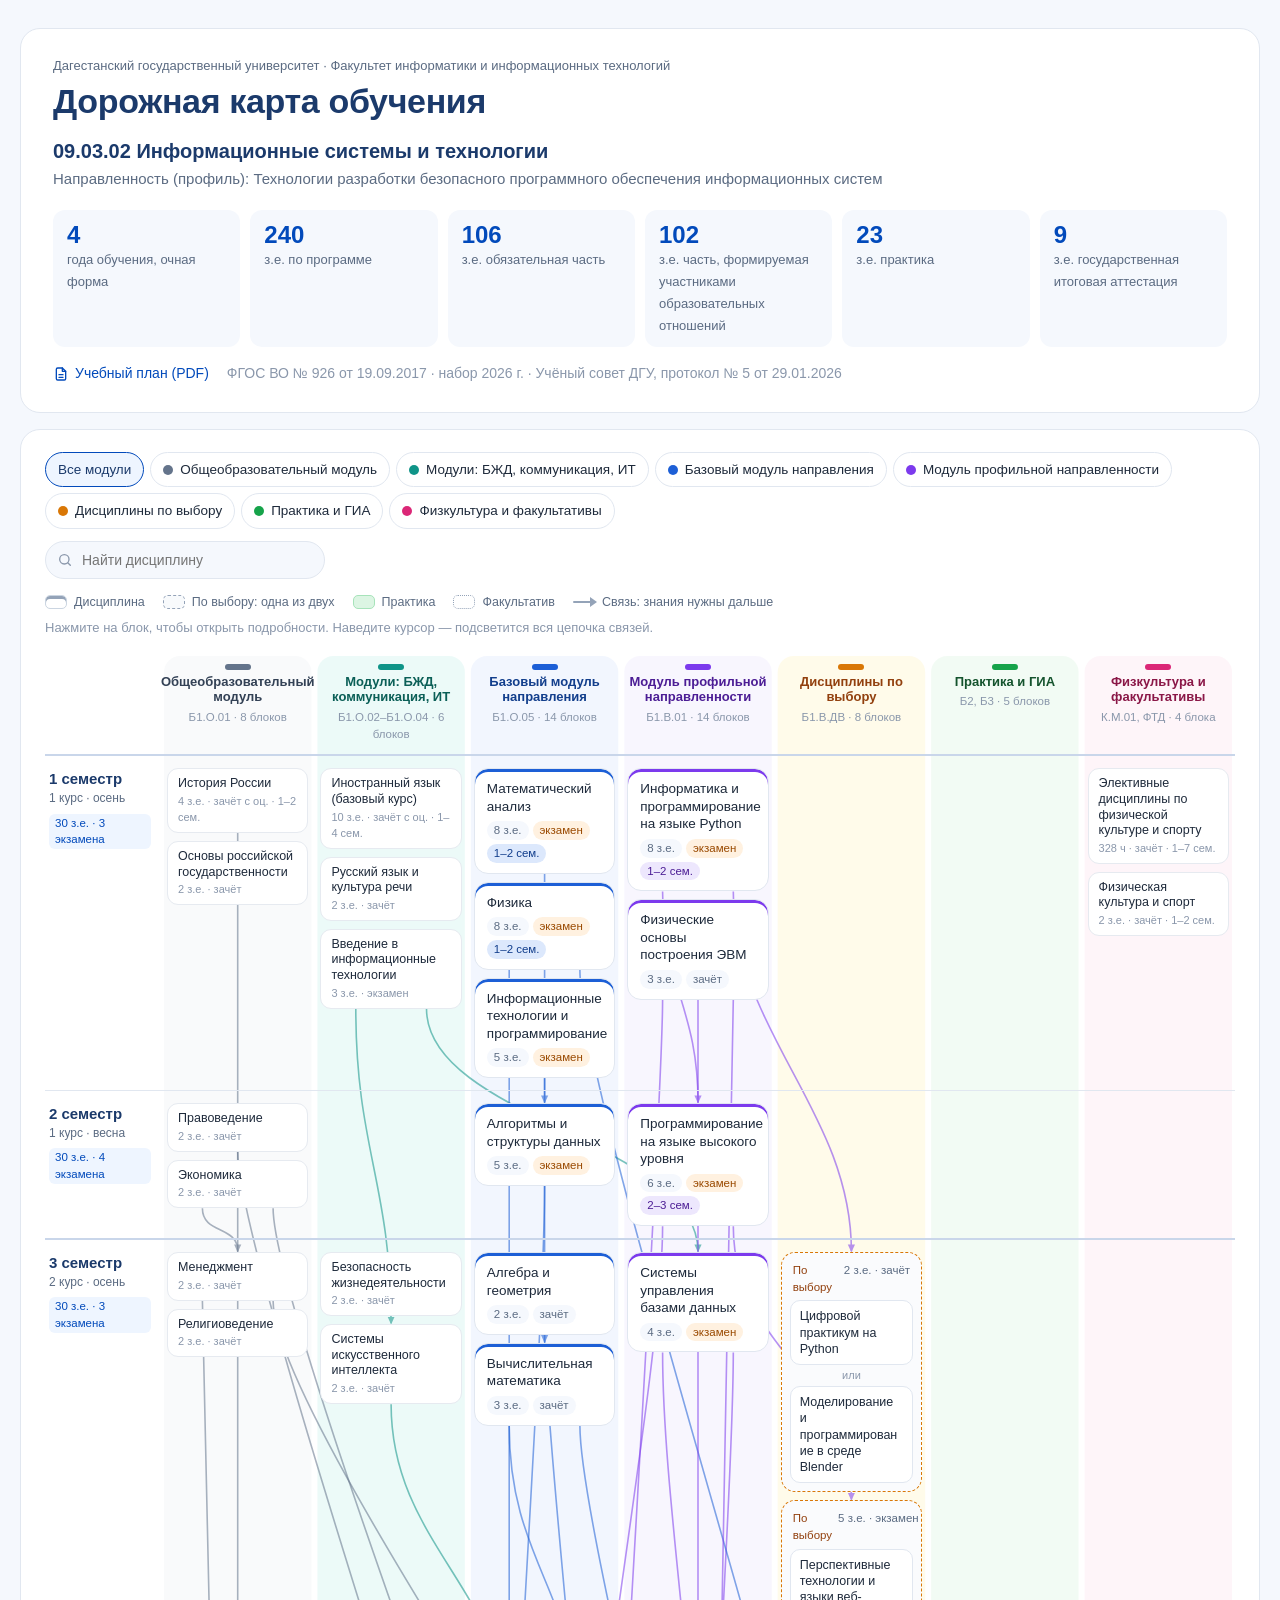
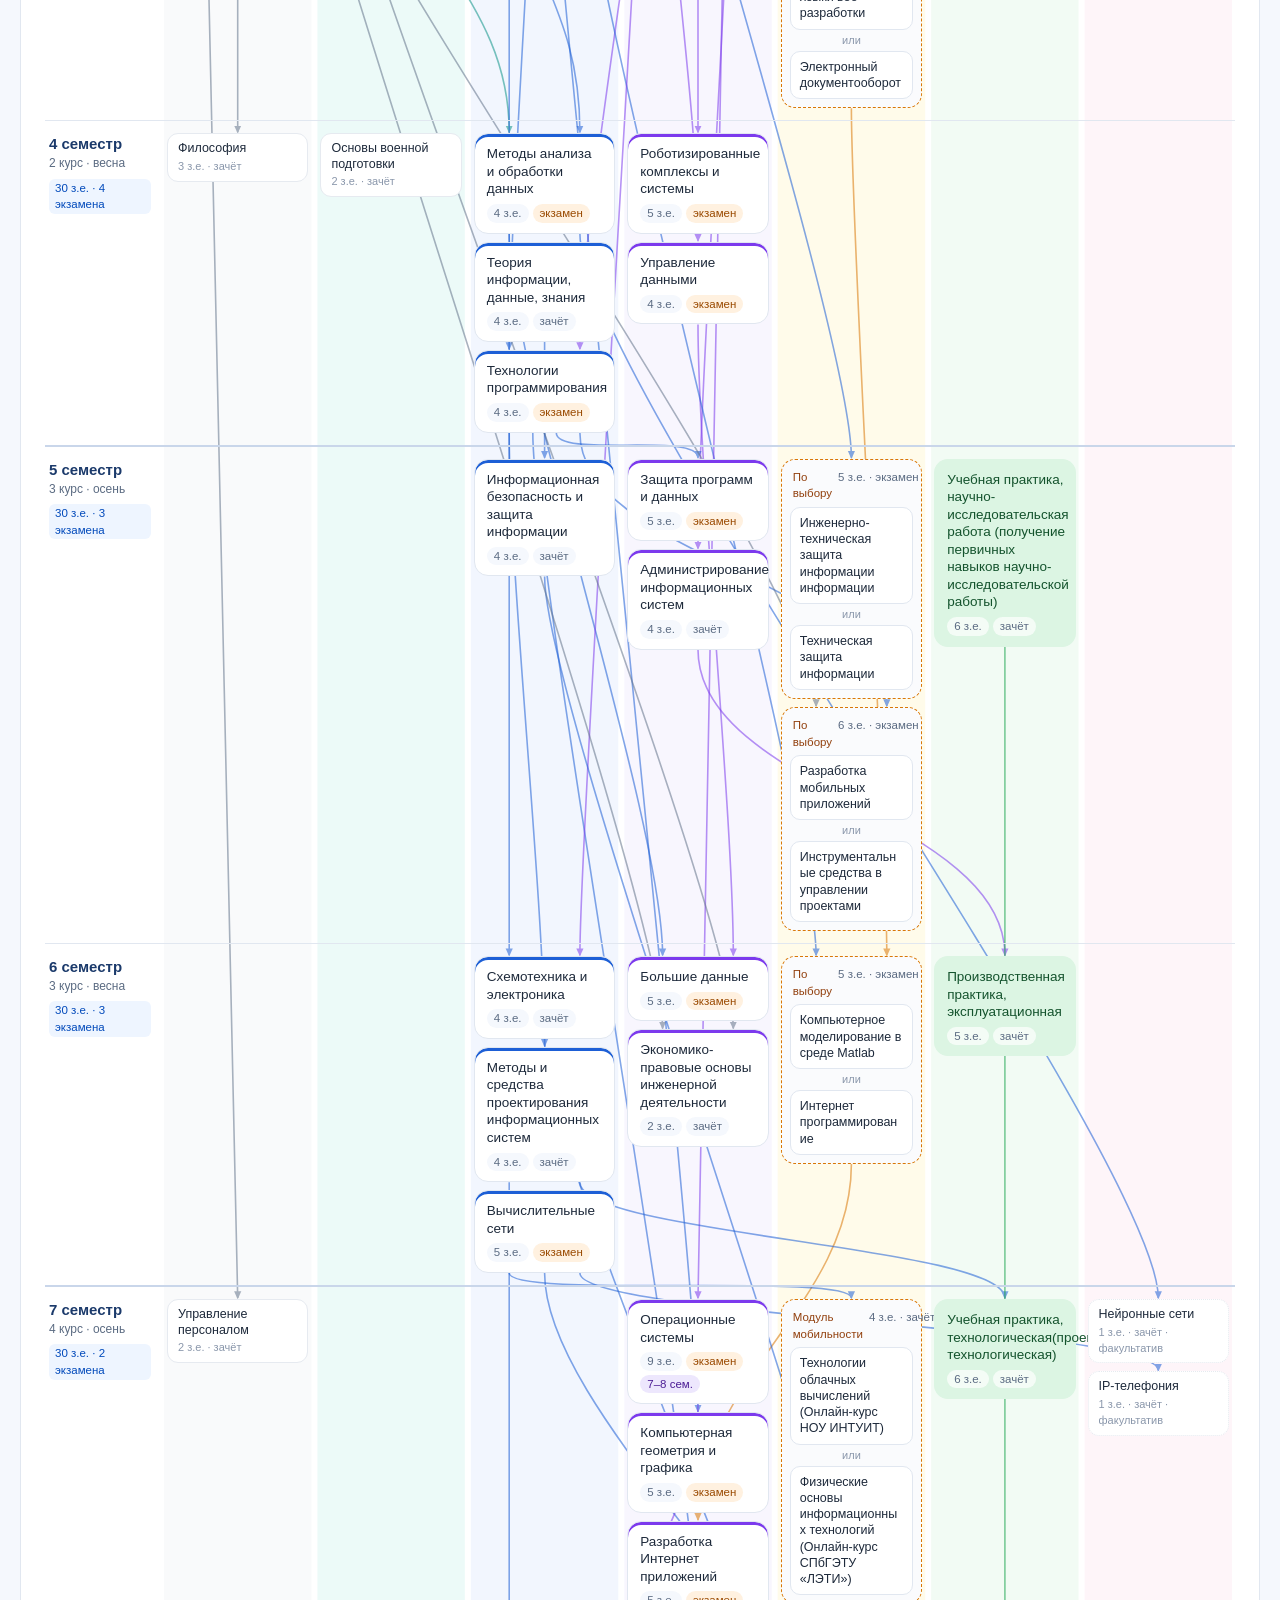
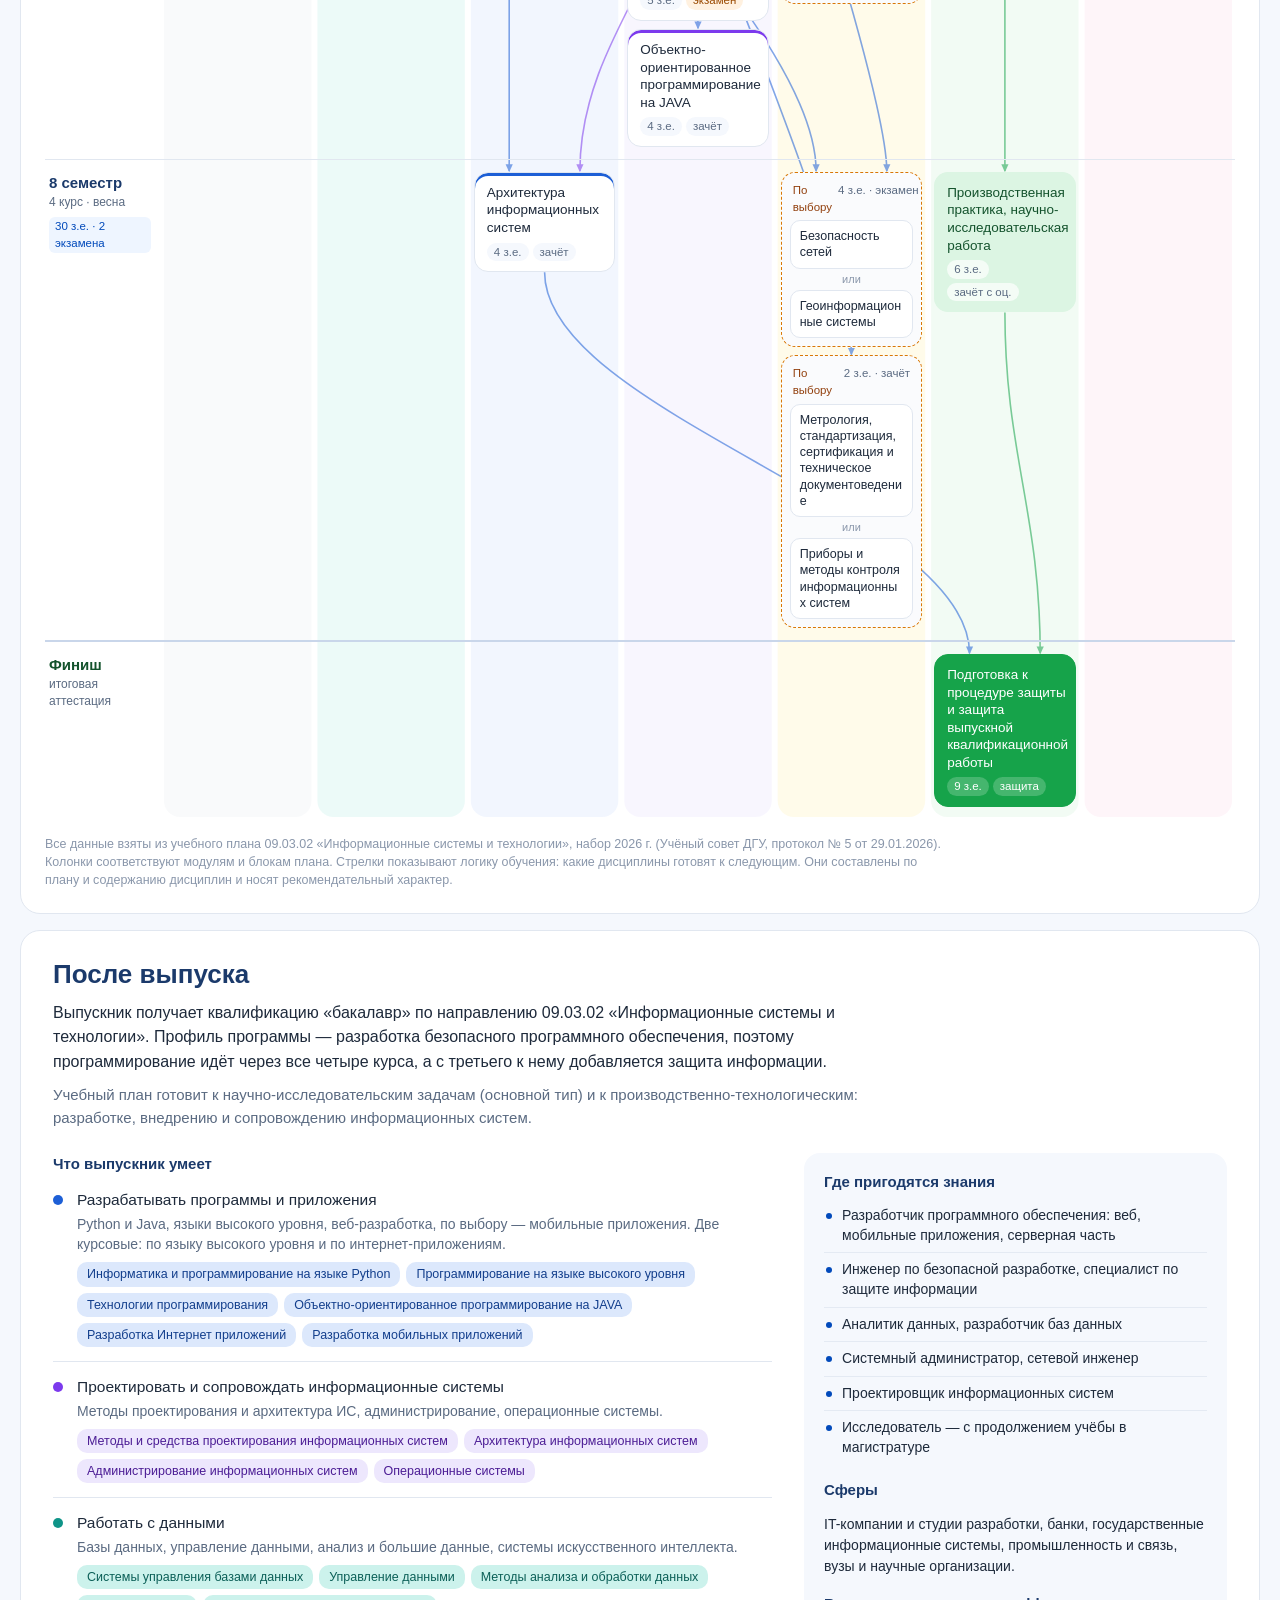
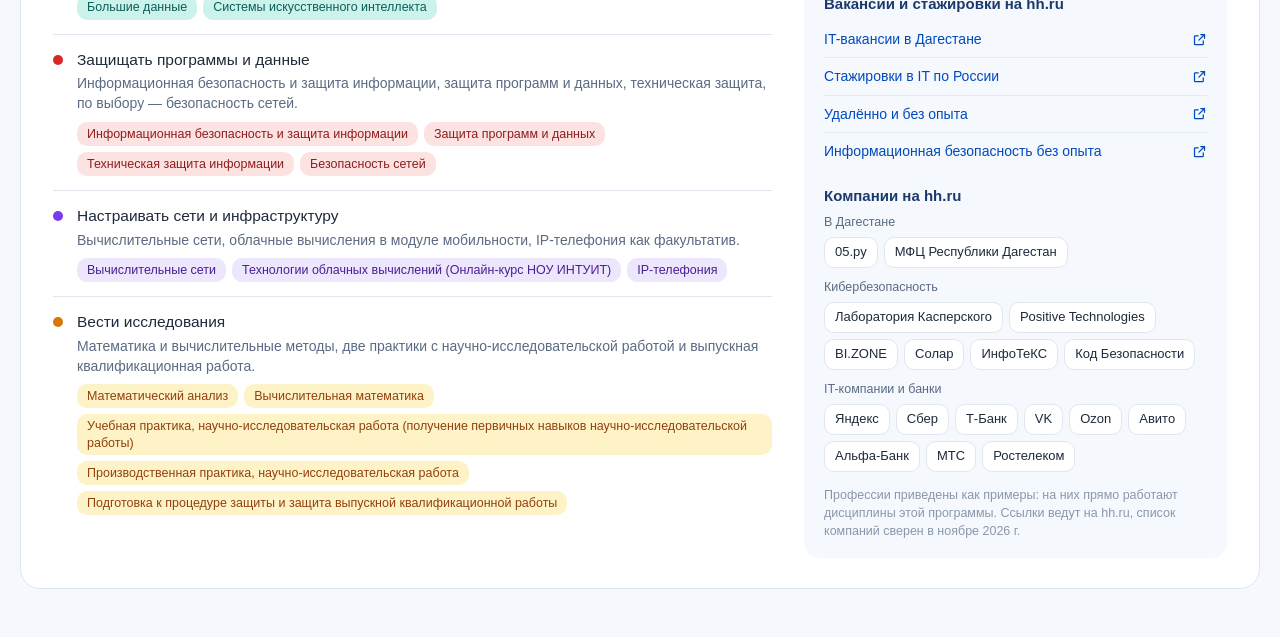
==== commit fa9c7d07: "ИСИТ: вернули блок «После выпуска» Умения выпускника, профессии, сферы, ссылки на вакансии и компани" ====
--- a/docs/index.html
+++ b/docs/index.html
@@ -244,6 +244,49 @@
   #dgu-roadmap * { animation: none !important; transition: none !important; }
 }
 
+/* ---------- После выпуска ---------- */
+#dgu-roadmap .rm-out { background: var(--rm-white); border-radius: 20px; padding: 28px 32px 30px; border: 1px solid var(--rm-line); margin-top: 16px; }
+#dgu-roadmap .rm-out-head { max-width: 860px; }
+#dgu-roadmap .rm-out-head h2 { font-size: 26px; line-height: 1.2; font-weight: 600; color: var(--rm-navy); margin-bottom: 10px; }
+#dgu-roadmap .rm-out-head p { font-size: 16px; line-height: 1.55; color: var(--rm-ink); }
+#dgu-roadmap .rm-out-head p + p { margin-top: 8px; color: var(--rm-muted); font-size: 15px; }
+#dgu-roadmap .rm-out-grid { display: grid; grid-template-columns: minmax(0, 1.7fr) minmax(0, 1fr); gap: 32px; margin-top: 24px; }
+#dgu-roadmap .rm-out h3 { font-size: 15px; font-weight: 600; color: var(--rm-navy); margin-bottom: 6px; }
+#dgu-roadmap .rm-out-skills li { display: grid; grid-template-columns: 12px 1fr; gap: 12px; padding: 14px 0; border-top: 1px solid var(--rm-line); }
+#dgu-roadmap .rm-out-skills li:first-child { border-top: 0; padding-top: 8px; }
+#dgu-roadmap .rm-out-skills li > i { width: 10px; height: 10px; border-radius: 50%; background: var(--c); margin-top: 6px; }
+#dgu-roadmap .rm-out-skills b { display: block; font-size: 15.5px; font-weight: 500; color: var(--rm-ink); }
+#dgu-roadmap .rm-out-skills p { font-size: 14px; color: var(--rm-muted); margin-top: 2px; }
+#dgu-roadmap .rm-out-chips { display: flex; flex-wrap: wrap; gap: 6px; margin-top: 8px; }
+#dgu-roadmap .rm-out-chip { font-size: 12.5px; line-height: 1.3; padding: 4px 10px; border-radius: 10px; background: var(--t); color: var(--d); transition: box-shadow .15s; }
+#dgu-roadmap .rm-out-chip:hover { box-shadow: 0 0 0 1.5px var(--c); }
+#dgu-roadmap .rm-out-side { background: var(--rm-bg); border-radius: 16px; padding: 18px 20px; align-self: start; }
+#dgu-roadmap .rm-out-roles li { position: relative; padding: 7px 0 7px 18px; font-size: 14px; line-height: 1.4; border-top: 1px solid #E4EAF3; }
+#dgu-roadmap .rm-out-roles li:first-child { border-top: 0; }
+#dgu-roadmap .rm-out-roles li::before { content: ""; position: absolute; left: 2px; top: 14px; width: 6px; height: 6px; border-radius: 50%; background: var(--rm-blue); }
+#dgu-roadmap .rm-out-side h3 + .rm-out-spheres, #dgu-roadmap .rm-out-side .rm-out-roles + h3 { margin-top: 14px; }
+#dgu-roadmap .rm-out-spheres { font-size: 14px; line-height: 1.5; }
+#dgu-roadmap .rm-out-note { font-size: 12.5px; color: var(--rm-faint); margin-top: 14px !important; }
+@media (max-width: 900px) {
+  #dgu-roadmap .rm-out-grid { grid-template-columns: 1fr; gap: 20px; }
+  #dgu-roadmap .rm-out-side { position: static; }
+}
+@media (max-width: 760px) {
+  #dgu-roadmap .rm-out { padding: 20px 16px 22px; border-radius: 16px; }
+  #dgu-roadmap .rm-out-head h2 { font-size: 22px; }
+  #dgu-roadmap .rm-out-head p { font-size: 15px; }
+}
+#dgu-roadmap .rm-out-search li { border-top: 1px solid #E4EAF3; }
+#dgu-roadmap .rm-out-search li:first-child { border-top: 0; }
+#dgu-roadmap .rm-out-search a { display: flex; align-items: center; justify-content: space-between; gap: 8px; padding: 8px 0; font-size: 14px; font-weight: 500; }
+#dgu-roadmap .rm-out-search a:hover { text-decoration: underline; text-underline-offset: 3px; }
+#dgu-roadmap .rm-out-search svg { width: 15px; height: 15px; flex: none; fill: none; stroke: currentColor; stroke-width: 2; stroke-linecap: round; stroke-linejoin: round; }
+#dgu-roadmap .rm-out-side .rm-out-search + h3, #dgu-roadmap .rm-out-side .rm-out-spheres + h3 { margin-top: 16px; }
+#dgu-roadmap .rm-out-cgroup + .rm-out-cgroup { margin-top: 10px; }
+#dgu-roadmap .rm-out-cgroup > span { display: block; font-size: 12.5px; color: var(--rm-muted); margin-bottom: 6px; }
+#dgu-roadmap .rm-out-companies { display: flex; flex-wrap: wrap; gap: 6px; }
+#dgu-roadmap .rm-out-companies a { font-size: 13px; padding: 5px 10px; border-radius: 10px; background: var(--rm-white); border: 1px solid var(--rm-line); color: var(--rm-ink); transition: border-color .15s, color .15s; }
+#dgu-roadmap .rm-out-companies a:hover { border-color: var(--rm-blue); color: var(--rm-blue); }
 
 </style>
 <div id="dgu-roadmap" class="rm" lang="ru">
@@ -290,6 +333,8 @@
     <p class="rm-note" data-rm="note"></p>
   </section>
 
+  <section class="rm-out" data-rm="outcomes" aria-labelledby="rm-out-title"></section>
+
   <div class="rm-modal" data-rm="modal" aria-hidden="true">
     <div class="rm-modal-backdrop" data-rm="close"></div>
     <div class="rm-modal-panel" role="dialog" aria-modal="true" aria-labelledby="rm-modal-title" tabindex="-1" data-rm="panel"></div>
@@ -297,7 +342,7 @@
 </div>
 
 <script>
-window.DGU_ROADMAP_DATA={"programs":[{"id":"isit","meta":{"code":"09.03.02","short":"ИСИТ","title":"Информационные системы и технологии","profile":"Технологии разработки безопасного программного обеспечения информационных систем","faculty":"Факультет информатики и информационных технологий","level":"Бакалавриат","qualification":"Бакалавр","form":"Очная","years":4,"startYear":2026,"fgos":"ФГОС ВО № 926 от 19.09.2017","approved":"Учёный совет ДГУ, протокол № 5 от 29.01.2026","taskTypes":["научно-исследовательский (основной)","производственно-технологический"],"planUrl":"https://dgu.ru/files-oop/10062026_104111_Ucheb_plan_Napr_09_03_02_ISIT_TRBPOIS_Ochn_2026.pdf"},"tracks":[{"id":"o1","name":"Общеобразовательный модуль","codes":"Б1.О.01","prefixes":["Б1.О.01."],"compact":true},{"id":"o2","name":"Модули: БЖД, коммуникация, ИТ","codes":"Б1.О.02–Б1.О.04","prefixes":["Б1.О.02.","Б1.О.03.","Б1.О.04."],"compact":true},{"id":"base","name":"Базовый модуль направления","codes":"Б1.О.05","prefixes":["Б1.О.05."]},{"id":"prof","name":"Модуль профильной направленности","codes":"Б1.В.01","prefixes":["Б1.В.01."]},{"id":"dv","name":"Дисциплины по выбору","codes":"Б1.В.ДВ","prefixes":["Б1.В.ДВ."]},{"id":"prac","name":"Практика и ГИА","codes":"Б2, Б3","prefixes":["Б2.","Б3."]},{"id":"extra","name":"Физкультура и факультативы","codes":"К.М.01, ФТД","prefixes":["К.М.","ФТД."],"compact":true}],"nodes":[{"code":"Б1.О.01.01","name":"Философия","kind":"core","part":"Обязательная часть","counted":true,"sems":[4],"ze":3,"hours":108,"contact":58,"hoursBy":{"lec":28,"lab":0,"pr":30,"iz":0,"krp":0,"self":50,"exam":0},"perSem":[{"sem":4,"ze":3,"total":108,"contact":58,"weeks":null,"forms":["Зачёт"],"lec":28,"lab":null,"pr":30,"iz":null,"krp":null,"self":50,"exam":null}],"forms":["Зачёт"],"module":"Общеобразовательный модуль","track":"o1","start":4},{"code":"Б1.О.01.02","name":"История России","kind":"core","part":"Обязательная часть","counted":true,"sems":[1,2],"ze":4,"hours":144,"contact":116,"hoursBy":{"lec":58,"lab":0,"pr":58,"iz":0,"krp":0,"self":28,"exam":0},"perSem":[{"sem":1,"ze":2,"total":72,"contact":60,"weeks":null,"forms":["Зачёт"],"lec":30,"lab":null,"pr":30,"iz":null,"krp":null,"self":12,"exam":null},{"sem":2,"ze":2,"total":72,"contact":56,"weeks":null,"forms":["Зачёт с оценкой"],"lec":28,"lab":null,"pr":28,"iz":null,"krp":null,"self":16,"exam":null}],"forms":["Зачёт","Зачёт с оценкой"],"module":"Общеобразовательный модуль","track":"o1","start":1},{"code":"Б1.О.01.03","name":"Правоведение","kind":"core","part":"Обязательная часть","counted":true,"sems":[2],"ze":2,"hours":72,"contact":30,"hoursBy":{"lec":16,"lab":0,"pr":14,"iz":0,"krp":0,"self":42,"exam":0},"perSem":[{"sem":2,"ze":2,"total":72,"contact":30,"weeks":null,"forms":["Зачёт"],"lec":16,"lab":null,"pr":14,"iz":null,"krp":null,"self":42,"exam":null}],"forms":["Зачёт"],"module":"Общеобразовательный модуль","track":"o1","start":2},{"code":"Б1.О.01.04","name":"Менеджмент","kind":"core","part":"Обязательная часть","counted":true,"sems":[3],"ze":2,"hours":72,"contact":30,"hoursBy":{"lec":16,"lab":0,"pr":14,"iz":0,"krp":0,"self":42,"exam":0},"perSem":[{"sem":3,"ze":2,"total":72,"contact":30,"weeks":null,"forms":["Зачёт"],"lec":16,"lab":null,"pr":14,"iz":null,"krp":null,"self":42,"exam":null}],"forms":["Зачёт"],"module":"Общеобразовательный модуль","track":"o1","start":3},{"code":"Б1.О.01.05","name":"Управление персоналом","kind":"core","part":"Обязательная часть","counted":true,"sems":[7],"ze":2,"hours":72,"contact":30,"hoursBy":{"lec":16,"lab":0,"pr":14,"iz":0,"krp":0,"self":42,"exam":0},"perSem":[{"sem":7,"ze":2,"total":72,"contact":30,"weeks":null,"forms":["Зачёт"],"lec":16,"lab":null,"pr":14,"iz":null,"krp":null,"self":42,"exam":null}],"forms":["Зачёт"],"module":"Общеобразовательный модуль","track":"o1","start":7},{"code":"Б1.О.01.06","name":"Религиоведение","kind":"core","part":"Обязательная часть","counted":true,"sems":[3],"ze":2,"hours":72,"contact":30,"hoursBy":{"lec":16,"lab":0,"pr":14,"iz":0,"krp":0,"self":42,"exam":0},"perSem":[{"sem":3,"ze":2,"total":72,"contact":30,"weeks":null,"forms":["Зачёт"],"lec":16,"lab":null,"pr":14,"iz":null,"krp":null,"self":42,"exam":null}],"forms":["Зачёт"],"module":"Общеобразовательный модуль","track":"o1","start":3},{"code":"Б1.О.01.07","name":"Экономика","kind":"core","part":"Обязательная часть","counted":true,"sems":[2],"ze":2,"hours":72,"contact":32,"hoursBy":{"lec":16,"lab":0,"pr":16,"iz":0,"krp":0,"self":40,"exam":0},"perSem":[{"sem":2,"ze":2,"total":72,"contact":32,"weeks":null,"forms":["Зачёт"],"lec":16,"lab":null,"pr":16,"iz":null,"krp":null,"self":40,"exam":null}],"forms":["Зачёт"],"module":"Общеобразовательный модуль","track":"o1","start":2},{"code":"Б1.О.01.08","name":"Основы российской государственности","kind":"core","part":"Обязательная часть","counted":true,"sems":[1],"ze":2,"hours":72,"contact":32,"hoursBy":{"lec":16,"lab":0,"pr":16,"iz":0,"krp":0,"self":40,"exam":0},"perSem":[{"sem":1,"ze":2,"total":72,"contact":32,"weeks":null,"forms":["Зачёт"],"lec":16,"lab":null,"pr":16,"iz":null,"krp":null,"self":40,"exam":null}],"forms":["Зачёт"],"module":"Общеобразовательный модуль","track":"o1","start":1},{"code":"Б1.О.02.01","name":"Основы военной подготовки","kind":"core","part":"Обязательная часть","counted":true,"sems":[4],"ze":2,"hours":72,"contact":56,"hoursBy":{"lec":28,"lab":0,"pr":28,"iz":0,"krp":0,"self":16,"exam":0},"perSem":[{"sem":4,"ze":2,"total":72,"contact":56,"weeks":null,"forms":["Зачёт"],"lec":28,"lab":null,"pr":28,"iz":null,"krp":null,"self":16,"exam":null}],"forms":["Зачёт"],"module":"Модуль: Безопасность жизнедеятельности","track":"o2","start":4},{"code":"Б1.О.02.02","name":"Безопасность жизнедеятельности","kind":"core","part":"Обязательная часть","counted":true,"sems":[3],"ze":2,"hours":72,"contact":30,"hoursBy":{"lec":16,"lab":0,"pr":14,"iz":0,"krp":0,"self":42,"exam":0},"perSem":[{"sem":3,"ze":2,"total":72,"contact":30,"weeks":null,"forms":["Зачёт"],"lec":16,"lab":null,"pr":14,"iz":null,"krp":null,"self":42,"exam":null}],"forms":["Зачёт"],"module":"Модуль: Безопасность жизнедеятельности","track":"o2","start":3},{"code":"Б1.О.03.01","name":"Иностранный язык (базовый курс)","kind":"core","part":"Обязательная часть","counted":true,"sems":[1,2,3,4],"ze":10,"hours":360,"contact":192,"hoursBy":{"lec":0,"lab":0,"pr":192,"iz":0,"krp":0,"self":168,"exam":0},"perSem":[{"sem":1,"ze":2,"total":72,"contact":48,"weeks":null,"forms":[],"lec":null,"lab":null,"pr":48,"iz":null,"krp":null,"self":24,"exam":null},{"sem":2,"ze":2,"total":72,"contact":48,"weeks":null,"forms":["Зачёт"],"lec":null,"lab":null,"pr":48,"iz":null,"krp":null,"self":24,"exam":null},{"sem":3,"ze":2,"total":72,"contact":48,"weeks":null,"forms":[],"lec":null,"lab":null,"pr":48,"iz":null,"krp":null,"self":24,"exam":null},{"sem":4,"ze":4,"total":144,"contact":48,"weeks":null,"forms":["Зачёт с оценкой"],"lec":null,"lab":null,"pr":48,"iz":null,"krp":null,"self":96,"exam":null}],"forms":["Зачёт","Зачёт с оценкой"],"module":"Модуль: Коммуникация","track":"o2","start":1},{"code":"Б1.О.03.02","name":"Русский язык и культура речи","kind":"core","part":"Обязательная часть","counted":true,"sems":[1],"ze":2,"hours":72,"contact":32,"hoursBy":{"lec":0,"lab":0,"pr":32,"iz":0,"krp":0,"self":40,"exam":0},"perSem":[{"sem":1,"ze":2,"total":72,"contact":32,"weeks":null,"forms":["Зачёт"],"lec":null,"lab":null,"pr":32,"iz":null,"krp":null,"self":40,"exam":null}],"forms":["Зачёт"],"module":"Модуль: Коммуникация","track":"o2","start":1},{"code":"Б1.О.04.01","name":"Введение в информационные технологии","kind":"core","part":"Обязательная часть","counted":true,"sems":[1],"ze":3,"hours":108,"contact":34,"hoursBy":{"lec":0,"lab":34,"pr":0,"iz":0,"krp":0,"self":38,"exam":36},"perSem":[{"sem":1,"ze":3,"total":108,"contact":34,"weeks":null,"forms":["Экзамен"],"lec":null,"lab":34,"pr":null,"iz":null,"krp":null,"self":38,"exam":36}],"forms":["Экзамен"],"module":"Модуль: Информационные технологии","track":"o2","start":1},{"code":"Б1.О.04.02","name":"Системы искусственного интеллекта","kind":"core","part":"Обязательная часть","counted":true,"sems":[3],"ze":2,"hours":72,"contact":32,"hoursBy":{"lec":16,"lab":0,"pr":16,"iz":0,"krp":0,"self":40,"exam":0},"perSem":[{"sem":3,"ze":2,"total":72,"contact":32,"weeks":null,"forms":["Зачёт"],"lec":16,"lab":null,"pr":16,"iz":null,"krp":null,"self":40,"exam":null}],"forms":["Зачёт"],"module":"Модуль: Информационные технологии","track":"o2","start":3},{"code":"Б1.О.05.01","name":"Математический анализ","kind":"core","part":"Обязательная часть","counted":true,"sems":[1,2],"ze":8,"hours":288,"contact":116,"hoursBy":{"lec":66,"lab":0,"pr":50,"iz":0,"krp":0,"self":136,"exam":36},"perSem":[{"sem":1,"ze":3,"total":108,"contact":48,"weeks":null,"forms":["Зачёт"],"lec":32,"lab":null,"pr":16,"iz":null,"krp":null,"self":60,"exam":null},{"sem":2,"ze":5,"total":180,"contact":68,"weeks":null,"forms":["Экзамен"],"lec":34,"lab":null,"pr":34,"iz":null,"krp":null,"self":76,"exam":36}],"forms":["Экзамен","Зачёт"],"module":"Базовый модуль направления","track":"base","start":1},{"code":"Б1.О.05.02","name":"Алгебра и геометрия","kind":"core","part":"Обязательная часть","counted":true,"sems":[3],"ze":2,"hours":72,"contact":32,"hoursBy":{"lec":16,"lab":0,"pr":16,"iz":0,"krp":0,"self":40,"exam":0},"perSem":[{"sem":3,"ze":2,"total":72,"contact":32,"weeks":null,"forms":["Зачёт"],"lec":16,"lab":null,"pr":16,"iz":null,"krp":null,"self":40,"exam":null}],"forms":["Зачёт"],"module":"Базовый модуль направления","track":"base","start":3},{"code":"Б1.О.05.03","name":"Методы анализа и обработки данных","kind":"core","part":"Обязательная часть","counted":true,"sems":[4],"ze":4,"hours":144,"contact":48,"hoursBy":{"lec":16,"lab":0,"pr":32,"iz":0,"krp":0,"self":60,"exam":36},"perSem":[{"sem":4,"ze":4,"total":144,"contact":48,"weeks":null,"forms":["Экзамен"],"lec":16,"lab":null,"pr":32,"iz":null,"krp":null,"self":60,"exam":36}],"forms":["Экзамен"],"module":"Базовый модуль направления","track":"base","start":4},{"code":"Б1.О.05.04","name":"Вычислительная математика","kind":"core","part":"Обязательная часть","counted":true,"sems":[3],"ze":3,"hours":108,"contact":32,"hoursBy":{"lec":16,"lab":0,"pr":16,"iz":0,"krp":0,"self":76,"exam":0},"perSem":[{"sem":3,"ze":3,"total":108,"contact":32,"weeks":null,"forms":["Зачёт"],"lec":16,"lab":null,"pr":16,"iz":null,"krp":null,"self":76,"exam":null}],"forms":["Зачёт"],"module":"Базовый модуль направления","track":"base","start":3},{"code":"Б1.О.05.05","name":"Физика","kind":"core","part":"Обязательная часть","counted":true,"sems":[1,2],"ze":8,"hours":288,"contact":118,"hoursBy":{"lec":50,"lab":68,"pr":0,"iz":0,"krp":0,"self":134,"exam":36},"perSem":[{"sem":1,"ze":3,"total":108,"contact":54,"weeks":null,"forms":["Зачёт"],"lec":18,"lab":36,"pr":null,"iz":null,"krp":null,"self":54,"exam":null},{"sem":2,"ze":5,"total":180,"contact":64,"weeks":null,"forms":["Экзамен"],"lec":32,"lab":32,"pr":null,"iz":null,"krp":null,"self":80,"exam":36}],"forms":["Экзамен","Зачёт"],"module":"Базовый модуль направления","track":"base","start":1},{"code":"Б1.О.05.06","name":"Схемотехника и электроника","kind":"core","part":"Обязательная часть","counted":true,"sems":[6],"ze":4,"hours":144,"contact":82,"hoursBy":{"lec":32,"lab":32,"pr":18,"iz":0,"krp":0,"self":62,"exam":0},"perSem":[{"sem":6,"ze":4,"total":144,"contact":82,"weeks":null,"forms":["Зачёт"],"lec":32,"lab":32,"pr":18,"iz":null,"krp":null,"self":62,"exam":null}],"forms":["Зачёт"],"module":"Базовый модуль направления","track":"base","start":6},{"code":"Б1.О.05.07","name":"Теория информации, данные, знания","kind":"core","part":"Обязательная часть","counted":true,"sems":[4],"ze":4,"hours":144,"contact":48,"hoursBy":{"lec":16,"lab":0,"pr":32,"iz":0,"krp":0,"self":96,"exam":0},"perSem":[{"sem":4,"ze":4,"total":144,"contact":48,"weeks":null,"forms":["Зачёт"],"lec":16,"lab":null,"pr":32,"iz":null,"krp":null,"self":96,"exam":null}],"forms":["Зачёт"],"module":"Базовый модуль направления","track":"base","start":4},{"code":"Б1.О.05.08","name":"Архитектура информационных систем","kind":"core","part":"Обязательная часть","counted":true,"sems":[8],"ze":4,"hours":144,"contact":34,"hoursBy":{"lec":18,"lab":16,"pr":0,"iz":0,"krp":0,"self":110,"exam":0},"perSem":[{"sem":8,"ze":4,"total":144,"contact":34,"weeks":null,"forms":["Зачёт"],"lec":18,"lab":16,"pr":null,"iz":null,"krp":null,"self":110,"exam":null}],"forms":["Зачёт"],"module":"Базовый модуль направления","track":"base","start":8},{"code":"Б1.О.05.09","name":"Информационные технологии и программирование","kind":"core","part":"Обязательная часть","counted":true,"sems":[1],"ze":5,"hours":180,"contact":54,"hoursBy":{"lec":36,"lab":18,"pr":0,"iz":0,"krp":0,"self":90,"exam":36},"perSem":[{"sem":1,"ze":5,"total":180,"contact":54,"weeks":null,"forms":["Экзамен"],"lec":36,"lab":18,"pr":null,"iz":null,"krp":null,"self":90,"exam":36}],"forms":["Экзамен"],"module":"Базовый модуль направления","track":"base","start":1},{"code":"Б1.О.05.10","name":"Методы и средства проектирования информационных систем","kind":"core","part":"Обязательная часть","counted":true,"sems":[6],"ze":4,"hours":144,"contact":36,"hoursBy":{"lec":18,"lab":18,"pr":0,"iz":0,"krp":0,"self":108,"exam":0},"perSem":[{"sem":6,"ze":4,"total":144,"contact":36,"weeks":null,"forms":["Зачёт"],"lec":18,"lab":18,"pr":null,"iz":null,"krp":null,"self":108,"exam":null}],"forms":["Зачёт"],"module":"Базовый модуль направления","track":"base","start":6},{"code":"Б1.О.05.11","name":"Информационная безопасность и защита информации","kind":"core","part":"Обязательная часть","counted":true,"sems":[5],"ze":4,"hours":144,"contact":60,"hoursBy":{"lec":28,"lab":32,"pr":0,"iz":0,"krp":0,"self":84,"exam":0},"perSem":[{"sem":5,"ze":4,"total":144,"contact":60,"weeks":null,"forms":["Зачёт"],"lec":28,"lab":32,"pr":null,"iz":null,"krp":null,"self":84,"exam":null}],"forms":["Зачёт"],"module":"Базовый модуль направления","track":"base","start":5},{"code":"Б1.О.05.12","name":"Вычислительные сети","kind":"core","part":"Обязательная часть","counted":true,"sems":[6],"ze":5,"hours":180,"contact":96,"hoursBy":{"lec":32,"lab":32,"pr":32,"iz":0,"krp":0,"self":48,"exam":36},"perSem":[{"sem":6,"ze":5,"total":180,"contact":96,"weeks":null,"forms":["Экзамен"],"lec":32,"lab":32,"pr":32,"iz":null,"krp":null,"self":48,"exam":36}],"forms":["Экзамен"],"module":"Базовый модуль направления","track":"base","start":6},{"code":"Б1.О.05.13","name":"Технологии программирования","kind":"core","part":"Обязательная часть","counted":true,"sems":[4],"ze":4,"hours":144,"contact":64,"hoursBy":{"lec":32,"lab":32,"pr":0,"iz":0,"krp":0,"self":44,"exam":36},"perSem":[{"sem":4,"ze":4,"total":144,"contact":64,"weeks":null,"forms":["Экзамен"],"lec":32,"lab":32,"pr":null,"iz":null,"krp":null,"self":44,"exam":36}],"forms":["Экзамен"],"module":"Базовый модуль направления","track":"base","start":4},{"code":"Б1.О.05.14","name":"Алгоритмы и структуры данных","kind":"core","part":"Обязательная часть","counted":true,"sems":[2],"ze":5,"hours":180,"contact":64,"hoursBy":{"lec":32,"lab":32,"pr":0,"iz":0,"krp":0,"self":80,"exam":36},"perSem":[{"sem":2,"ze":5,"total":180,"contact":64,"weeks":null,"forms":["Экзамен"],"lec":32,"lab":32,"pr":null,"iz":null,"krp":null,"self":80,"exam":36}],"forms":["Экзамен"],"module":"Базовый модуль направления","track":"base","start":2},{"code":"Б1.В.01.01","name":"Информатика и программирование на языке Python","kind":"variable","part":"Часть, формируемая участниками образовательных отношений","counted":true,"sems":[1,2],"ze":8,"hours":288,"contact":94,"hoursBy":{"lec":48,"lab":46,"pr":0,"iz":0,"krp":0,"self":122,"exam":72},"perSem":[{"sem":1,"ze":4,"total":144,"contact":58,"weeks":null,"forms":["Экзамен"],"lec":30,"lab":28,"pr":null,"iz":null,"krp":null,"self":50,"exam":36},{"sem":2,"ze":4,"total":144,"contact":36,"weeks":null,"forms":["Экзамен"],"lec":18,"lab":18,"pr":null,"iz":null,"krp":null,"self":72,"exam":36}],"forms":["Экзамен"],"module":"Модуль профильной направленности","track":"prof","start":1},{"code":"Б1.В.01.02","name":"Операционные системы","kind":"variable","part":"Часть, формируемая участниками образовательных отношений","counted":true,"sems":[7,8],"ze":9,"hours":324,"contact":148,"hoursBy":{"lec":60,"lab":60,"pr":28,"iz":0,"krp":0,"self":140,"exam":36},"perSem":[{"sem":7,"ze":4,"total":144,"contact":84,"weeks":null,"forms":[],"lec":28,"lab":28,"pr":28,"iz":null,"krp":null,"self":60,"exam":null},{"sem":8,"ze":5,"total":180,"contact":64,"weeks":null,"forms":["Экзамен"],"lec":32,"lab":32,"pr":null,"iz":null,"krp":null,"self":80,"exam":36}],"forms":["Экзамен"],"module":"Модуль профильной направленности","track":"prof","start":7},{"code":"Б1.В.01.03","name":"Защита программ и данных","kind":"variable","part":"Часть, формируемая участниками образовательных отношений","counted":true,"sems":[5],"ze":5,"hours":180,"contact":96,"hoursBy":{"lec":28,"lab":32,"pr":0,"iz":0,"krp":36,"self":48,"exam":36},"perSem":[{"sem":5,"ze":5,"total":180,"contact":96,"weeks":null,"forms":["Экзамен"],"lec":28,"lab":32,"pr":null,"iz":null,"krp":36,"self":48,"exam":36}],"forms":["Экзамен"],"module":"Модуль профильной направленности","track":"prof","start":5},{"code":"Б1.В.01.04","name":"Компьютерная геометрия и графика","kind":"variable","part":"Часть, формируемая участниками образовательных отношений","counted":true,"sems":[7],"ze":5,"hours":180,"contact":84,"hoursBy":{"lec":28,"lab":28,"pr":28,"iz":0,"krp":0,"self":60,"exam":36},"perSem":[{"sem":7,"ze":5,"total":180,"contact":84,"weeks":null,"forms":["Экзамен"],"lec":28,"lab":28,"pr":28,"iz":null,"krp":null,"self":60,"exam":36}],"forms":["Экзамен"],"module":"Модуль профильной направленности","track":"prof","start":7},{"code":"Б1.В.01.05","name":"Физические основы построения ЭВМ","kind":"variable","part":"Часть, формируемая участниками образовательных отношений","counted":true,"sems":[1],"ze":3,"hours":108,"contact":32,"hoursBy":{"lec":16,"lab":16,"pr":0,"iz":0,"krp":0,"self":76,"exam":0},"perSem":[{"sem":1,"ze":3,"total":108,"contact":32,"weeks":null,"forms":["Зачёт"],"lec":16,"lab":16,"pr":null,"iz":null,"krp":null,"self":76,"exam":null}],"forms":["Зачёт"],"module":"Модуль профильной направленности","track":"prof","start":1},{"code":"Б1.В.01.06","name":"Роботизированные комплексы и системы","kind":"variable","part":"Часть, формируемая участниками образовательных отношений","counted":true,"sems":[4],"ze":5,"hours":180,"contact":64,"hoursBy":{"lec":32,"lab":32,"pr":0,"iz":0,"krp":0,"self":80,"exam":36},"perSem":[{"sem":4,"ze":5,"total":180,"contact":64,"weeks":null,"forms":["Экзамен"],"lec":32,"lab":32,"pr":null,"iz":null,"krp":null,"self":80,"exam":36}],"forms":["Экзамен"],"module":"Модуль профильной направленности","track":"prof","start":4},{"code":"Б1.В.01.07","name":"Системы управления базами данных","kind":"variable","part":"Часть, формируемая участниками образовательных отношений","counted":true,"sems":[3],"ze":4,"hours":144,"contact":96,"hoursBy":{"lec":32,"lab":32,"pr":32,"iz":0,"krp":0,"self":12,"exam":36},"perSem":[{"sem":3,"ze":4,"total":144,"contact":96,"weeks":null,"forms":["Экзамен"],"lec":32,"lab":32,"pr":32,"iz":null,"krp":null,"self":12,"exam":36}],"forms":["Экзамен"],"module":"Модуль профильной направленности","track":"prof","start":3},{"code":"Б1.В.01.08","name":"Администрирование информационных систем","kind":"variable","part":"Часть, формируемая участниками образовательных отношений","counted":true,"sems":[5],"ze":4,"hours":144,"contact":88,"hoursBy":{"lec":28,"lab":32,"pr":28,"iz":0,"krp":0,"self":56,"exam":0},"perSem":[{"sem":5,"ze":4,"total":144,"contact":88,"weeks":null,"forms":["Зачёт"],"lec":28,"lab":32,"pr":28,"iz":null,"krp":null,"self":56,"exam":null}],"forms":["Зачёт"],"module":"Модуль профильной направленности","track":"prof","start":5},{"code":"Б1.В.01.09","name":"Программирование на языке высокого уровня","kind":"variable","part":"Часть, формируемая участниками образовательных отношений","counted":true,"sems":[2,3],"ze":6,"hours":216,"contact":84,"hoursBy":{"lec":34,"lab":50,"pr":0,"iz":0,"krp":0,"self":96,"exam":36},"perSem":[{"sem":2,"ze":2,"total":72,"contact":36,"weeks":null,"forms":["Зачёт"],"lec":18,"lab":18,"pr":null,"iz":null,"krp":null,"self":36,"exam":null},{"sem":3,"ze":4,"total":144,"contact":48,"weeks":null,"forms":["Экзамен","Курсовая работа"],"lec":16,"lab":32,"pr":null,"iz":null,"krp":null,"self":60,"exam":36}],"forms":["Экзамен","Зачёт","Курсовая работа"],"module":"Модуль профильной направленности","track":"prof","start":2},{"code":"Б1.В.01.10","name":"Разработка Интернет приложений","kind":"variable","part":"Часть, формируемая участниками образовательных отношений","counted":true,"sems":[7],"ze":5,"hours":180,"contact":84,"hoursBy":{"lec":28,"lab":28,"pr":28,"iz":0,"krp":0,"self":60,"exam":36},"perSem":[{"sem":7,"ze":5,"total":180,"contact":84,"weeks":null,"forms":["Экзамен","Курсовая работа"],"lec":28,"lab":28,"pr":28,"iz":null,"krp":null,"self":60,"exam":36}],"forms":["Экзамен","Курсовая работа"],"module":"Модуль профильной направленности","track":"prof","start":7},{"code":"Б1.В.01.11","name":"Управление данными","kind":"variable","part":"Часть, формируемая участниками образовательных отношений","counted":true,"sems":[4],"ze":4,"hours":144,"contact":64,"hoursBy":{"lec":32,"lab":32,"pr":0,"iz":0,"krp":0,"self":44,"exam":36},"perSem":[{"sem":4,"ze":4,"total":144,"contact":64,"weeks":null,"forms":["Экзамен"],"lec":32,"lab":32,"pr":null,"iz":null,"krp":null,"self":44,"exam":36}],"forms":["Экзамен"],"module":"Модуль профильной направленности","track":"prof","start":4},{"code":"Б1.В.01.12","name":"Объектно-ориентированное программирование на JAVA","kind":"variable","part":"Часть, формируемая участниками образовательных отношений","counted":true,"sems":[7],"ze":4,"hours":144,"contact":84,"hoursBy":{"lec":28,"lab":28,"pr":28,"iz":0,"krp":0,"self":60,"exam":0},"perSem":[{"sem":7,"ze":4,"total":144,"contact":84,"weeks":null,"forms":["Зачёт"],"lec":28,"lab":28,"pr":28,"iz":null,"krp":null,"self":60,"exam":null}],"forms":["Зачёт"],"module":"Модуль профильной направленности","track":"prof","start":7},{"code":"Б1.В.01.13","name":"Большие данные","kind":"variable","part":"Часть, формируемая участниками образовательных отношений","counted":true,"sems":[6],"ze":5,"hours":180,"contact":66,"hoursBy":{"lec":18,"lab":32,"pr":16,"iz":0,"krp":0,"self":78,"exam":36},"perSem":[{"sem":6,"ze":5,"total":180,"contact":66,"weeks":null,"forms":["Экзамен"],"lec":18,"lab":32,"pr":16,"iz":null,"krp":null,"self":78,"exam":36}],"forms":["Экзамен"],"module":"Модуль профильной направленности","track":"prof","start":6},{"code":"Б1.В.01.14","name":"Экономико-правовые основы инженерной деятельности","kind":"variable","part":"Часть, формируемая участниками образовательных отношений","counted":true,"sems":[6],"ze":2,"hours":72,"contact":36,"hoursBy":{"lec":18,"lab":0,"pr":18,"iz":0,"krp":0,"self":36,"exam":0},"perSem":[{"sem":6,"ze":2,"total":72,"contact":36,"weeks":null,"forms":["Зачёт"],"lec":18,"lab":null,"pr":18,"iz":null,"krp":null,"self":36,"exam":null}],"forms":["Зачёт"],"module":"Модуль профильной направленности","track":"prof","start":6},{"code":"Б1.В.ДВ.01","name":"Дисциплины по выбору Б1.В.ДВ.1","kind":"choice","part":"Часть, формируемая участниками образовательных отношений","counted":true,"sems":[6],"ze":5,"hours":180,"contact":64,"hoursBy":{"lec":0,"lab":0,"pr":0,"iz":0,"krp":0,"self":0,"exam":0},"perSem":[{"sem":6,"ze":5,"forms":["Экзамен"]}],"forms":["Экзамен"],"options":[{"code":"Б1.В.ДВ.01.01","name":"Компьютерное моделирование в среде Matlab","kind":"choice","part":"Часть, формируемая участниками образовательных отношений","counted":true,"sems":[6],"ze":5,"hours":180,"contact":64,"hoursBy":{"lec":32,"lab":32,"pr":0,"iz":0,"krp":0,"self":80,"exam":36},"perSem":[{"sem":6,"ze":5,"total":180,"contact":64,"weeks":null,"forms":["Экзамен"],"lec":32,"lab":32,"pr":null,"iz":null,"krp":null,"self":80,"exam":36}],"forms":["Экзамен"]},{"code":"Б1.В.ДВ.01.02","name":"Интернет программирование","kind":"choice","part":"Часть, формируемая участниками образовательных отношений","counted":false,"sems":[6],"ze":5,"hours":180,"contact":64,"hoursBy":{"lec":32,"lab":32,"pr":0,"iz":0,"krp":0,"self":80,"exam":36},"perSem":[{"sem":6,"ze":5,"total":180,"contact":64,"weeks":null,"forms":["Экзамен"],"lec":32,"lab":32,"pr":null,"iz":null,"krp":null,"self":80,"exam":36}],"forms":["Экзамен"]}],"module":"Дисциплины по выбору Б1.В.ДВ.1","mobility":false,"track":"dv","start":6},{"code":"Б1.В.ДВ.02","name":"Дисциплины по выбору Б1.В.ДВ.2","kind":"choice","part":"Часть, формируемая участниками образовательных отношений","counted":true,"sems":[3],"ze":2,"hours":72,"contact":30,"hoursBy":{"lec":0,"lab":0,"pr":0,"iz":0,"krp":0,"self":0,"exam":0},"perSem":[{"sem":3,"ze":2,"forms":["Зачёт"]}],"forms":["Зачёт"],"options":[{"code":"Б1.В.ДВ.02.01","name":"Цифровой практикум на Python","kind":"choice","part":"Часть, формируемая участниками образовательных отношений","counted":true,"sems":[3],"ze":2,"hours":72,"contact":30,"hoursBy":{"lec":0,"lab":30,"pr":0,"iz":0,"krp":0,"self":42,"exam":0},"perSem":[{"sem":3,"ze":2,"total":72,"contact":30,"weeks":null,"forms":["Зачёт"],"lec":null,"lab":30,"pr":null,"iz":null,"krp":null,"self":42,"exam":null}],"forms":["Зачёт"]},{"code":"Б1.В.ДВ.02.02","name":"Моделирование и программирование в среде Blender","kind":"choice","part":"Часть, формируемая участниками образовательных отношений","counted":false,"sems":[3],"ze":2,"hours":72,"contact":30,"hoursBy":{"lec":0,"lab":30,"pr":0,"iz":0,"krp":0,"self":42,"exam":0},"perSem":[{"sem":3,"ze":2,"total":72,"contact":30,"weeks":null,"forms":["Зачёт"],"lec":null,"lab":30,"pr":null,"iz":null,"krp":null,"self":42,"exam":null}],"forms":["Зачёт"]}],"module":"Дисциплины по выбору Б1.В.ДВ.2","mobility":false,"track":"dv","start":3},{"code":"Б1.В.ДВ.03","name":"Дисциплины по выбору Б1.В.ДВ.3","kind":"choice","part":"Часть, формируемая участниками образовательных отношений","counted":true,"sems":[8],"ze":4,"hours":144,"contact":94,"hoursBy":{"lec":0,"lab":0,"pr":0,"iz":0,"krp":0,"self":0,"exam":0},"perSem":[{"sem":8,"ze":4,"forms":["Экзамен"]}],"forms":["Экзамен"],"options":[{"code":"Б1.В.ДВ.03.01","name":"Безопасность сетей","kind":"choice","part":"Часть, формируемая участниками образовательных отношений","counted":true,"sems":[8],"ze":4,"hours":144,"contact":94,"hoursBy":{"lec":30,"lab":32,"pr":32,"iz":0,"krp":0,"self":14,"exam":36},"perSem":[{"sem":8,"ze":4,"total":144,"contact":94,"weeks":null,"forms":["Экзамен"],"lec":30,"lab":32,"pr":32,"iz":null,"krp":null,"self":14,"exam":36}],"forms":["Экзамен"]},{"code":"Б1.В.ДВ.03.02","name":"Геоинформационные системы","kind":"choice","part":"Часть, формируемая участниками образовательных отношений","counted":false,"sems":[8],"ze":4,"hours":144,"contact":94,"hoursBy":{"lec":30,"lab":32,"pr":32,"iz":0,"krp":0,"self":14,"exam":36},"perSem":[{"sem":8,"ze":4,"total":144,"contact":94,"weeks":null,"forms":["Экзамен"],"lec":30,"lab":32,"pr":32,"iz":null,"krp":null,"self":14,"exam":36}],"forms":["Экзамен"]}],"module":"Дисциплины по выбору Б1.В.ДВ.3","mobility":false,"track":"dv","start":8},{"code":"Б1.В.ДВ.04","name":"Дисциплины по выбору Б1.В.ДВ.4","kind":"choice","part":"Часть, формируемая участниками образовательных отношений","counted":true,"sems":[3],"ze":5,"hours":180,"contact":60,"hoursBy":{"lec":0,"lab":0,"pr":0,"iz":0,"krp":0,"self":0,"exam":0},"perSem":[{"sem":3,"ze":5,"forms":["Экзамен"]}],"forms":["Экзамен"],"options":[{"code":"Б1.В.ДВ.04.01","name":"Перспективные технологии и языки веб-разработки","kind":"choice","part":"Часть, формируемая участниками образовательных отношений","counted":true,"sems":[3],"ze":5,"hours":180,"contact":60,"hoursBy":{"lec":30,"lab":30,"pr":0,"iz":0,"krp":0,"self":84,"exam":36},"perSem":[{"sem":3,"ze":5,"total":180,"contact":60,"weeks":null,"forms":["Экзамен"],"lec":30,"lab":30,"pr":null,"iz":null,"krp":null,"self":84,"exam":36}],"forms":["Экзамен"]},{"code":"Б1.В.ДВ.04.02","name":"Электронный документооборот","kind":"choice","part":"Часть, формируемая участниками образовательных отношений","counted":false,"sems":[3],"ze":5,"hours":180,"contact":60,"hoursBy":{"lec":30,"lab":30,"pr":0,"iz":0,"krp":0,"self":84,"exam":36},"perSem":[{"sem":3,"ze":5,"total":180,"contact":60,"weeks":null,"forms":["Экзамен"],"lec":30,"lab":30,"pr":null,"iz":null,"krp":null,"self":84,"exam":36}],"forms":["Экзамен"]}],"module":"Дисциплины по выбору Б1.В.ДВ.4","mobility":false,"track":"dv","start":3},{"code":"Б1.В.ДВ.05","name":"Дисциплины по выбору Б1.В.ДВ.5","kind":"choice","part":"Часть, формируемая участниками образовательных отношений","counted":true,"sems":[5],"ze":5,"hours":180,"contact":60,"hoursBy":{"lec":0,"lab":0,"pr":0,"iz":0,"krp":0,"self":0,"exam":0},"perSem":[{"sem":5,"ze":5,"forms":["Экзамен"]}],"forms":["Экзамен"],"options":[{"code":"Б1.В.ДВ.05.01","name":"Инженерно- техническая защита информации информации","kind":"choice","part":"Часть, формируемая участниками образовательных отношений","counted":true,"sems":[5],"ze":5,"hours":180,"contact":60,"hoursBy":{"lec":28,"lab":32,"pr":0,"iz":0,"krp":0,"self":84,"exam":36},"perSem":[{"sem":5,"ze":5,"total":180,"contact":60,"weeks":null,"forms":["Экзамен"],"lec":28,"lab":32,"pr":null,"iz":null,"krp":null,"self":84,"exam":36}],"forms":["Экзамен"]},{"code":"Б1.В.ДВ.05.02","name":"Техническая защита информации","kind":"choice","part":"Часть, формируемая участниками образовательных отношений","counted":false,"sems":[5],"ze":5,"hours":180,"contact":60,"hoursBy":{"lec":28,"lab":32,"pr":0,"iz":0,"krp":0,"self":84,"exam":36},"perSem":[{"sem":5,"ze":5,"total":180,"contact":60,"weeks":null,"forms":["Экзамен"],"lec":28,"lab":32,"pr":null,"iz":null,"krp":null,"self":84,"exam":36}],"forms":["Экзамен"]}],"module":"Дисциплины по выбору Б1.В.ДВ.5","mobility":false,"track":"dv","start":5},{"code":"Б1.В.ДВ.06","name":"Дисциплины по выбору Б1.В.ДВ.6","kind":"choice","part":"Часть, формируемая участниками образовательных отношений","counted":true,"sems":[5],"ze":6,"hours":216,"contact":60,"hoursBy":{"lec":0,"lab":0,"pr":0,"iz":0,"krp":0,"self":0,"exam":0},"perSem":[{"sem":5,"ze":6,"forms":["Экзамен"]}],"forms":["Экзамен"],"options":[{"code":"Б1.В.ДВ.06.01","name":"Разработка мобильных приложений","kind":"choice","part":"Часть, формируемая участниками образовательных отношений","counted":true,"sems":[5],"ze":6,"hours":216,"contact":60,"hoursBy":{"lec":28,"lab":32,"pr":0,"iz":0,"krp":0,"self":120,"exam":36},"perSem":[{"sem":5,"ze":6,"total":216,"contact":60,"weeks":null,"forms":["Экзамен"],"lec":28,"lab":32,"pr":null,"iz":null,"krp":null,"self":120,"exam":36}],"forms":["Экзамен"]},{"code":"Б1.В.ДВ.06.02","name":"Инструментальные средства в управлении проектами","kind":"choice","part":"Часть, формируемая участниками образовательных отношений","counted":false,"sems":[5],"ze":6,"hours":216,"contact":60,"hoursBy":{"lec":28,"lab":32,"pr":0,"iz":0,"krp":0,"self":120,"exam":36},"perSem":[{"sem":5,"ze":6,"total":216,"contact":60,"weeks":null,"forms":["Экзамен"],"lec":28,"lab":32,"pr":null,"iz":null,"krp":null,"self":120,"exam":36}],"forms":["Экзамен"]}],"module":"Дисциплины по выбору Б1.В.ДВ.6","mobility":false,"track":"dv","start":5},{"code":"Б1.В.ДВ.07","name":"Дисциплины по выбору Б1.В.ДВ.7","kind":"choice","part":"Часть, формируемая участниками образовательных отношений","counted":true,"sems":[8],"ze":2,"hours":72,"contact":32,"hoursBy":{"lec":0,"lab":0,"pr":0,"iz":0,"krp":0,"self":0,"exam":0},"perSem":[{"sem":8,"ze":2,"forms":["Зачёт"]}],"forms":["Зачёт"],"options":[{"code":"Б1.В.ДВ.07.01","name":"Метрология, стандартизация, сертификация и техническое документоведение","kind":"choice","part":"Часть, формируемая участниками образовательных отношений","counted":true,"sems":[8],"ze":2,"hours":72,"contact":32,"hoursBy":{"lec":16,"lab":0,"pr":16,"iz":0,"krp":0,"self":40,"exam":0},"perSem":[{"sem":8,"ze":2,"total":72,"contact":32,"weeks":null,"forms":["Зачёт"],"lec":16,"lab":null,"pr":16,"iz":null,"krp":null,"self":40,"exam":null}],"forms":["Зачёт"]},{"code":"Б1.В.ДВ.07.02","name":"Приборы и методы контроля информационных систем","kind":"choice","part":"Часть, формируемая участниками образовательных отношений","counted":false,"sems":[8],"ze":2,"hours":72,"contact":32,"hoursBy":{"lec":16,"lab":0,"pr":16,"iz":0,"krp":0,"self":40,"exam":0},"perSem":[{"sem":8,"ze":2,"total":72,"contact":32,"weeks":null,"forms":["Зачёт"],"lec":16,"lab":null,"pr":16,"iz":null,"krp":null,"self":40,"exam":null}],"forms":["Зачёт"]}],"module":"Дисциплины по выбору Б1.В.ДВ.7","mobility":false,"track":"dv","start":8},{"code":"Б1.В.ДВ.08","name":"Модуль мобильности","kind":"choice","part":"Часть, формируемая участниками образовательных отношений","counted":true,"sems":[7],"ze":4,"hours":144,"contact":14,"hoursBy":{"lec":0,"lab":0,"pr":0,"iz":0,"krp":0,"self":0,"exam":0},"perSem":[{"sem":7,"ze":4,"forms":["Зачёт"]}],"forms":["Зачёт"],"options":[{"code":"Б1.В.ДВ.08.01","name":"Технологии облачных вычислений (Онлайн-курс НОУ ИНТУИТ)","kind":"choice","part":"Часть, формируемая участниками образовательных отношений","counted":true,"sems":[7],"ze":4,"hours":144,"contact":14,"hoursBy":{"lec":14,"lab":0,"pr":0,"iz":0,"krp":0,"self":130,"exam":0},"perSem":[{"sem":7,"ze":4,"total":144,"contact":14,"weeks":null,"forms":["Зачёт"],"lec":14,"lab":null,"pr":null,"iz":null,"krp":null,"self":130,"exam":null}],"forms":["Зачёт"]},{"code":"Б1.В.ДВ.08.02","name":"Физические основы информационных технологий (Онлайн-курс СПбГЭТУ «ЛЭТИ»)","kind":"choice","part":"Часть, формируемая участниками образовательных отношений","counted":false,"sems":[7],"ze":4,"hours":144,"contact":14,"hoursBy":{"lec":14,"lab":0,"pr":0,"iz":0,"krp":0,"self":130,"exam":0},"perSem":[{"sem":7,"ze":4,"total":144,"contact":14,"weeks":null,"forms":["Зачёт"],"lec":14,"lab":null,"pr":null,"iz":null,"krp":null,"self":130,"exam":null}],"forms":["Зачёт"]}],"module":"Модуль мобильности","mobility":true,"track":"dv","start":7},{"code":"К.М.01.01","name":"Физическая культура и спорт","kind":"sport","part":"Комплексный модуль","counted":true,"sems":[1,2],"ze":2,"hours":72,"contact":32,"hoursBy":{"lec":0,"lab":0,"pr":32,"iz":0,"krp":0,"self":40,"exam":0},"perSem":[{"sem":1,"ze":1,"total":36,"contact":16,"weeks":null,"forms":[],"lec":null,"lab":null,"pr":16,"iz":null,"krp":null,"self":20,"exam":null},{"sem":2,"ze":1,"total":36,"contact":16,"weeks":null,"forms":["Зачёт"],"lec":null,"lab":null,"pr":16,"iz":null,"krp":null,"self":20,"exam":null}],"forms":["Зачёт"],"module":"Комплексный модуль: Физическая культура и спорт","track":"extra","start":1},{"code":"К.М.01.02","name":"Элективные дисциплины по физической культуре и спорту","kind":"sport","part":"Комплексный модуль","counted":true,"sems":[1,2,3,4,5,6,7],"ze":null,"hours":328,"contact":146,"hoursBy":{"lec":0,"lab":0,"pr":146,"iz":0,"krp":0,"self":182,"exam":0},"perSem":[{"sem":1,"ze":null,"total":54,"contact":16,"weeks":null,"forms":[],"lec":null,"lab":null,"pr":16,"iz":null,"krp":null,"self":38,"exam":null},{"sem":2,"ze":null,"total":54,"contact":16,"weeks":null,"forms":[],"lec":null,"lab":null,"pr":16,"iz":null,"krp":null,"self":38,"exam":null},{"sem":3,"ze":null,"total":54,"contact":32,"weeks":null,"forms":[],"lec":null,"lab":null,"pr":32,"iz":null,"krp":null,"self":22,"exam":null},{"sem":4,"ze":null,"total":54,"contact":32,"weeks":null,"forms":["Зачёт"],"lec":null,"lab":null,"pr":32,"iz":null,"krp":null,"self":22,"exam":null},{"sem":5,"ze":null,"total":36,"contact":16,"weeks":null,"forms":[],"lec":null,"lab":null,"pr":16,"iz":null,"krp":null,"self":20,"exam":null},{"sem":6,"ze":null,"total":36,"contact":18,"weeks":null,"forms":["Зачёт"],"lec":null,"lab":null,"pr":18,"iz":null,"krp":null,"self":18,"exam":null},{"sem":7,"ze":null,"total":40,"contact":16,"weeks":null,"forms":["Зачёт"],"lec":null,"lab":null,"pr":16,"iz":null,"krp":null,"self":24,"exam":null}],"forms":["Зачёт"],"module":"Комплексный модуль: Физическая культура и спорт","track":"extra","start":1},{"code":"Б2.О.О.01(У)","name":"Учебная практика, научно-исследовательская работа (получение первичных навыков научно-исследовательской работы)","kind":"practice","part":"Блок 2. Практика","counted":true,"sems":[5],"ze":6,"hours":216,"contact":null,"hoursBy":{"lec":0,"lab":0,"pr":0,"iz":0,"krp":0,"self":216,"exam":0},"perSem":[{"sem":5,"ze":6,"total":216,"contact":null,"weeks":4,"forms":["Зачёт"],"lec":null,"lab":null,"pr":null,"iz":null,"krp":null,"self":216,"exam":null}],"forms":["Зачёт"],"module":null,"track":"prac","start":5},{"code":"Б2.О.О.02(П)","name":"Производственная практика, научно-исследовательская работа","kind":"practice","part":"Блок 2. Практика","counted":true,"sems":[8],"ze":6,"hours":216,"contact":null,"hoursBy":{"lec":0,"lab":0,"pr":0,"iz":0,"krp":0,"self":216,"exam":0},"perSem":[{"sem":8,"ze":6,"total":216,"contact":null,"weeks":4,"forms":["Зачёт с оценкой"],"lec":null,"lab":null,"pr":null,"iz":null,"krp":null,"self":216,"exam":null}],"forms":["Зачёт с оценкой"],"module":null,"track":"prac","start":8},{"code":"Б2.О.В.01(У)","name":"Учебная практика, технологическая(проектно-технологическая)","kind":"practice","part":"Блок 2. Практика","counted":true,"sems":[7],"ze":6,"hours":216,"contact":null,"hoursBy":{"lec":0,"lab":0,"pr":0,"iz":0,"krp":0,"self":216,"exam":0},"perSem":[{"sem":7,"ze":6,"total":216,"contact":null,"weeks":4,"forms":["Зачёт"],"lec":null,"lab":null,"pr":null,"iz":null,"krp":null,"self":216,"exam":null}],"forms":["Зачёт"],"module":null,"track":"prac","start":7},{"code":"Б2.О.В.02(П)","name":"Производственная практика, эксплуатационная","kind":"practice","part":"Блок 2. Практика","counted":true,"sems":[6],"ze":5,"hours":180,"contact":null,"hoursBy":{"lec":0,"lab":0,"pr":0,"iz":0,"krp":0,"self":180,"exam":0},"perSem":[{"sem":6,"ze":5,"total":180,"contact":null,"weeks":"3 1/3","forms":["Зачёт"],"lec":null,"lab":null,"pr":null,"iz":null,"krp":null,"self":180,"exam":null}],"forms":["Зачёт"],"module":null,"track":"prac","start":6},{"code":"Б3.О.01(Д)","name":"Подготовка к процедуре защиты и защита выпускной квалификационной работы","kind":"gia","part":"Блок 3. Государственная итоговая аттестация","counted":true,"sems":[8],"ze":9,"hours":324,"contact":144,"hoursBy":{"lec":0,"lab":0,"pr":144,"iz":0,"krp":0,"self":180,"exam":0},"perSem":[{"sem":8,"ze":9,"total":324,"contact":144,"weeks":6,"forms":[],"lec":null,"lab":null,"pr":144,"iz":null,"krp":null,"self":180,"exam":null}],"forms":["Защита ВКР"],"module":null,"track":"prac","start":9},{"code":"ФТД.В.01","name":"Нейронные сети","kind":"optional","part":"Факультативы","counted":true,"sems":[7],"ze":1,"hours":36,"contact":12,"hoursBy":{"lec":12,"lab":0,"pr":0,"iz":0,"krp":0,"self":24,"exam":0},"perSem":[{"sem":7,"ze":1,"total":36,"contact":12,"weeks":null,"forms":["Зачёт"],"lec":12,"lab":null,"pr":null,"iz":null,"krp":null,"self":24,"exam":null}],"forms":["Зачёт"],"module":null,"track":"extra","start":7},{"code":"ФТД.В.02","name":"IP-телефония","kind":"optional","part":"Факультативы","counted":true,"sems":[7],"ze":1,"hours":36,"contact":12,"hoursBy":{"lec":12,"lab":0,"pr":0,"iz":0,"krp":0,"self":24,"exam":0},"perSem":[{"sem":7,"ze":1,"total":36,"contact":12,"weeks":null,"forms":["Зачёт"],"lec":12,"lab":null,"pr":null,"iz":null,"krp":null,"self":24,"exam":null}],"forms":["Зачёт"],"module":null,"track":"extra","start":7}],"edges":[["Б1.О.05.09","Б1.О.05.14"],["Б1.В.01.01","Б1.В.01.09"],["Б1.В.01.01","Б1.В.ДВ.02"],["Б1.В.01.09","Б1.В.ДВ.04"],["Б1.О.05.14","Б1.О.05.13"],["Б1.В.01.09","Б1.О.05.13"],["Б1.О.05.13","Б1.В.ДВ.06"],["Б1.О.05.13","Б1.В.01.12"],["Б1.В.ДВ.04","Б1.В.ДВ.01"],["Б1.В.ДВ.01","Б1.В.01.10"],["Б1.О.05.02","Б1.В.01.04"],["Б1.О.04.01","Б1.О.04.02"],["Б1.О.04.01","Б1.В.01.07"],["Б1.В.01.07","Б1.В.01.11"],["Б1.О.04.02","Б1.О.05.03"],["Б1.В.01.11","Б1.В.01.13"],["Б1.О.05.03","Б1.В.01.13"],["Б1.О.05.03","ФТД.В.01"],["Б1.О.05.07","Б1.О.05.11"],["Б1.В.01.07","Б1.В.01.08"],["Б1.О.05.01","Б1.О.05.04"],["Б1.О.05.04","Б1.О.05.03"],["Б1.О.05.04","Б1.В.ДВ.01"],["Б1.О.05.05","Б1.О.05.06"],["Б1.О.05.05","Б1.В.ДВ.05"],["Б1.В.01.05","Б1.В.01.06"],["Б1.В.01.05","Б1.О.05.06"],["Б1.В.01.05","Б1.В.01.02"],["Б1.О.05.13","Б1.О.05.10"],["Б1.О.05.12","Б1.В.ДВ.08"],["Б1.О.05.12","ФТД.В.02"],["Б1.О.05.12","Б1.В.ДВ.03"],["Б1.О.05.10","Б1.О.05.08"],["Б1.В.01.02","Б1.О.05.08"],["Б1.О.05.06","Б1.В.ДВ.07"],["Б1.О.05.13","Б1.В.01.03"],["Б1.О.05.11","Б1.В.ДВ.03"],["Б1.В.01.08","Б2.О.В.02(П)"],["Б1.О.05.10","Б2.О.В.01(У)"],["Б2.О.О.01(У)","Б2.О.О.02(П)"],["Б2.О.О.02(П)","Б3.О.01(Д)"],["Б1.О.05.08","Б3.О.01(Д)"],["Б1.О.01.02","Б1.О.01.01"],["Б1.О.01.07","Б1.О.01.04"],["Б1.О.01.04","Б1.О.01.05"],["Б1.О.01.04","Б1.В.ДВ.06"],["Б1.О.01.03","Б1.В.01.14"],["Б1.О.01.07","Б1.В.01.14"]],"summary":[{"code":"","name":"Итого (с факультативами)","ze":242,"perSem":{"1":30,"2":30,"3":30,"4":30,"5":30,"6":30,"7":32,"8":30}},{"code":"","name":"Итого по ОП (без факультативов)","ze":240,"perSem":{"1":30,"2":30,"3":30,"4":30,"5":30,"6":30,"7":30,"8":30}},{"code":"Б1","name":"Дисциплины (модули)","ze":208,"perSem":{"1":30,"2":30,"3":30,"4":30,"5":24,"6":25,"7":24,"8":15}},{"code":"Б1.О","name":"Обязательная часть","ze":106,"perSem":{"1":23,"2":24,"3":15,"4":21,"5":4,"6":13,"7":2,"8":4}},{"code":"Б1.В","name":"Часть, формируемая участниками образовательных отношений","ze":102,"perSem":{"1":7,"2":6,"3":15,"4":9,"5":20,"6":12,"7":22,"8":11}},{"code":"Б2.О","name":"Практика","ze":23,"perSem":{"5":6,"6":5,"7":6,"8":6}},{"code":"Б2.О.О","name":"Обязательная часть","ze":12,"perSem":{"5":6,"8":6}},{"code":"Б2.О.В","name":"Часть, формируемая участниками образовательных отношений","ze":11,"perSem":{"6":5,"7":6}},{"code":"Б3","name":"Государственная итоговая аттестация","ze":9,"perSem":{"8":9}},{"code":"Б3.О","name":"Обязательная часть","ze":9,"perSem":{"8":9}},{"code":"ФТД","name":"Факультативы","ze":2,"perSem":{"7":2}},{"code":"ФТД.В","name":"Часть, формируемая участниками образовательных отношений","ze":2,"perSem":{"7":2}}],"weeks":{"1":"ТО: 18 Э: 2","2":"ТО: 17 1/3 Э: 2 2/3","3":"ТО: 18 Э: 2","4":"ТО: 17 1/3 Э: 2 2/3","5":"ТО: 14 Э: 2","6":"ТО: 14 2/3 Э: 2","7":"ТО: 14 2/3 Э: 1 1/3","8":"ТО: 8 2/3 Э: 1 1/3"},"holidays":{"1":"1 3/6","2":"8 2/6","3":"1 2/6","4":"8 4/6","5":"1","6":"8 5/6","7":"1 5/6","8":"8"}}]};
+window.DGU_ROADMAP_DATA={"programs":[{"id":"isit","meta":{"code":"09.03.02","short":"ИСИТ","title":"Информационные системы и технологии","profile":"Технологии разработки безопасного программного обеспечения информационных систем","faculty":"Факультет информатики и информационных технологий","level":"Бакалавриат","qualification":"Бакалавр","form":"Очная","years":4,"startYear":2026,"fgos":"ФГОС ВО № 926 от 19.09.2017","approved":"Учёный совет ДГУ, протокол № 5 от 29.01.2026","taskTypes":["научно-исследовательский (основной)","производственно-технологический"],"planUrl":"https://dgu.ru/files-oop/10062026_104111_Ucheb_plan_Napr_09_03_02_ISIT_TRBPOIS_Ochn_2026.pdf"},"tracks":[{"id":"o1","name":"Общеобразовательный модуль","codes":"Б1.О.01","prefixes":["Б1.О.01."],"compact":true},{"id":"o2","name":"Модули: БЖД, коммуникация, ИТ","codes":"Б1.О.02–Б1.О.04","prefixes":["Б1.О.02.","Б1.О.03.","Б1.О.04."],"compact":true},{"id":"base","name":"Базовый модуль направления","codes":"Б1.О.05","prefixes":["Б1.О.05."]},{"id":"prof","name":"Модуль профильной направленности","codes":"Б1.В.01","prefixes":["Б1.В.01."]},{"id":"dv","name":"Дисциплины по выбору","codes":"Б1.В.ДВ","prefixes":["Б1.В.ДВ."]},{"id":"prac","name":"Практика и ГИА","codes":"Б2, Б3","prefixes":["Б2.","Б3."]},{"id":"extra","name":"Физкультура и факультативы","codes":"К.М.01, ФТД","prefixes":["К.М.","ФТД."],"compact":true}],"nodes":[{"code":"Б1.О.01.01","name":"Философия","kind":"core","part":"Обязательная часть","counted":true,"sems":[4],"ze":3,"hours":108,"contact":58,"hoursBy":{"lec":28,"lab":0,"pr":30,"iz":0,"krp":0,"self":50,"exam":0},"perSem":[{"sem":4,"ze":3,"total":108,"contact":58,"weeks":null,"forms":["Зачёт"],"lec":28,"lab":null,"pr":30,"iz":null,"krp":null,"self":50,"exam":null}],"forms":["Зачёт"],"module":"Общеобразовательный модуль","track":"o1","start":4},{"code":"Б1.О.01.02","name":"История России","kind":"core","part":"Обязательная часть","counted":true,"sems":[1,2],"ze":4,"hours":144,"contact":116,"hoursBy":{"lec":58,"lab":0,"pr":58,"iz":0,"krp":0,"self":28,"exam":0},"perSem":[{"sem":1,"ze":2,"total":72,"contact":60,"weeks":null,"forms":["Зачёт"],"lec":30,"lab":null,"pr":30,"iz":null,"krp":null,"self":12,"exam":null},{"sem":2,"ze":2,"total":72,"contact":56,"weeks":null,"forms":["Зачёт с оценкой"],"lec":28,"lab":null,"pr":28,"iz":null,"krp":null,"self":16,"exam":null}],"forms":["Зачёт","Зачёт с оценкой"],"module":"Общеобразовательный модуль","track":"o1","start":1},{"code":"Б1.О.01.03","name":"Правоведение","kind":"core","part":"Обязательная часть","counted":true,"sems":[2],"ze":2,"hours":72,"contact":30,"hoursBy":{"lec":16,"lab":0,"pr":14,"iz":0,"krp":0,"self":42,"exam":0},"perSem":[{"sem":2,"ze":2,"total":72,"contact":30,"weeks":null,"forms":["Зачёт"],"lec":16,"lab":null,"pr":14,"iz":null,"krp":null,"self":42,"exam":null}],"forms":["Зачёт"],"module":"Общеобразовательный модуль","track":"o1","start":2},{"code":"Б1.О.01.04","name":"Менеджмент","kind":"core","part":"Обязательная часть","counted":true,"sems":[3],"ze":2,"hours":72,"contact":30,"hoursBy":{"lec":16,"lab":0,"pr":14,"iz":0,"krp":0,"self":42,"exam":0},"perSem":[{"sem":3,"ze":2,"total":72,"contact":30,"weeks":null,"forms":["Зачёт"],"lec":16,"lab":null,"pr":14,"iz":null,"krp":null,"self":42,"exam":null}],"forms":["Зачёт"],"module":"Общеобразовательный модуль","track":"o1","start":3},{"code":"Б1.О.01.05","name":"Управление персоналом","kind":"core","part":"Обязательная часть","counted":true,"sems":[7],"ze":2,"hours":72,"contact":30,"hoursBy":{"lec":16,"lab":0,"pr":14,"iz":0,"krp":0,"self":42,"exam":0},"perSem":[{"sem":7,"ze":2,"total":72,"contact":30,"weeks":null,"forms":["Зачёт"],"lec":16,"lab":null,"pr":14,"iz":null,"krp":null,"self":42,"exam":null}],"forms":["Зачёт"],"module":"Общеобразовательный модуль","track":"o1","start":7},{"code":"Б1.О.01.06","name":"Религиоведение","kind":"core","part":"Обязательная часть","counted":true,"sems":[3],"ze":2,"hours":72,"contact":30,"hoursBy":{"lec":16,"lab":0,"pr":14,"iz":0,"krp":0,"self":42,"exam":0},"perSem":[{"sem":3,"ze":2,"total":72,"contact":30,"weeks":null,"forms":["Зачёт"],"lec":16,"lab":null,"pr":14,"iz":null,"krp":null,"self":42,"exam":null}],"forms":["Зачёт"],"module":"Общеобразовательный модуль","track":"o1","start":3},{"code":"Б1.О.01.07","name":"Экономика","kind":"core","part":"Обязательная часть","counted":true,"sems":[2],"ze":2,"hours":72,"contact":32,"hoursBy":{"lec":16,"lab":0,"pr":16,"iz":0,"krp":0,"self":40,"exam":0},"perSem":[{"sem":2,"ze":2,"total":72,"contact":32,"weeks":null,"forms":["Зачёт"],"lec":16,"lab":null,"pr":16,"iz":null,"krp":null,"self":40,"exam":null}],"forms":["Зачёт"],"module":"Общеобразовательный модуль","track":"o1","start":2},{"code":"Б1.О.01.08","name":"Основы российской государственности","kind":"core","part":"Обязательная часть","counted":true,"sems":[1],"ze":2,"hours":72,"contact":32,"hoursBy":{"lec":16,"lab":0,"pr":16,"iz":0,"krp":0,"self":40,"exam":0},"perSem":[{"sem":1,"ze":2,"total":72,"contact":32,"weeks":null,"forms":["Зачёт"],"lec":16,"lab":null,"pr":16,"iz":null,"krp":null,"self":40,"exam":null}],"forms":["Зачёт"],"module":"Общеобразовательный модуль","track":"o1","start":1},{"code":"Б1.О.02.01","name":"Основы военной подготовки","kind":"core","part":"Обязательная часть","counted":true,"sems":[4],"ze":2,"hours":72,"contact":56,"hoursBy":{"lec":28,"lab":0,"pr":28,"iz":0,"krp":0,"self":16,"exam":0},"perSem":[{"sem":4,"ze":2,"total":72,"contact":56,"weeks":null,"forms":["Зачёт"],"lec":28,"lab":null,"pr":28,"iz":null,"krp":null,"self":16,"exam":null}],"forms":["Зачёт"],"module":"Модуль: Безопасность жизнедеятельности","track":"o2","start":4},{"code":"Б1.О.02.02","name":"Безопасность жизнедеятельности","kind":"core","part":"Обязательная часть","counted":true,"sems":[3],"ze":2,"hours":72,"contact":30,"hoursBy":{"lec":16,"lab":0,"pr":14,"iz":0,"krp":0,"self":42,"exam":0},"perSem":[{"sem":3,"ze":2,"total":72,"contact":30,"weeks":null,"forms":["Зачёт"],"lec":16,"lab":null,"pr":14,"iz":null,"krp":null,"self":42,"exam":null}],"forms":["Зачёт"],"module":"Модуль: Безопасность жизнедеятельности","track":"o2","start":3},{"code":"Б1.О.03.01","name":"Иностранный язык (базовый курс)","kind":"core","part":"Обязательная часть","counted":true,"sems":[1,2,3,4],"ze":10,"hours":360,"contact":192,"hoursBy":{"lec":0,"lab":0,"pr":192,"iz":0,"krp":0,"self":168,"exam":0},"perSem":[{"sem":1,"ze":2,"total":72,"contact":48,"weeks":null,"forms":[],"lec":null,"lab":null,"pr":48,"iz":null,"krp":null,"self":24,"exam":null},{"sem":2,"ze":2,"total":72,"contact":48,"weeks":null,"forms":["Зачёт"],"lec":null,"lab":null,"pr":48,"iz":null,"krp":null,"self":24,"exam":null},{"sem":3,"ze":2,"total":72,"contact":48,"weeks":null,"forms":[],"lec":null,"lab":null,"pr":48,"iz":null,"krp":null,"self":24,"exam":null},{"sem":4,"ze":4,"total":144,"contact":48,"weeks":null,"forms":["Зачёт с оценкой"],"lec":null,"lab":null,"pr":48,"iz":null,"krp":null,"self":96,"exam":null}],"forms":["Зачёт","Зачёт с оценкой"],"module":"Модуль: Коммуникация","track":"o2","start":1},{"code":"Б1.О.03.02","name":"Русский язык и культура речи","kind":"core","part":"Обязательная часть","counted":true,"sems":[1],"ze":2,"hours":72,"contact":32,"hoursBy":{"lec":0,"lab":0,"pr":32,"iz":0,"krp":0,"self":40,"exam":0},"perSem":[{"sem":1,"ze":2,"total":72,"contact":32,"weeks":null,"forms":["Зачёт"],"lec":null,"lab":null,"pr":32,"iz":null,"krp":null,"self":40,"exam":null}],"forms":["Зачёт"],"module":"Модуль: Коммуникация","track":"o2","start":1},{"code":"Б1.О.04.01","name":"Введение в информационные технологии","kind":"core","part":"Обязательная часть","counted":true,"sems":[1],"ze":3,"hours":108,"contact":34,"hoursBy":{"lec":0,"lab":34,"pr":0,"iz":0,"krp":0,"self":38,"exam":36},"perSem":[{"sem":1,"ze":3,"total":108,"contact":34,"weeks":null,"forms":["Экзамен"],"lec":null,"lab":34,"pr":null,"iz":null,"krp":null,"self":38,"exam":36}],"forms":["Экзамен"],"module":"Модуль: Информационные технологии","track":"o2","start":1},{"code":"Б1.О.04.02","name":"Системы искусственного интеллекта","kind":"core","part":"Обязательная часть","counted":true,"sems":[3],"ze":2,"hours":72,"contact":32,"hoursBy":{"lec":16,"lab":0,"pr":16,"iz":0,"krp":0,"self":40,"exam":0},"perSem":[{"sem":3,"ze":2,"total":72,"contact":32,"weeks":null,"forms":["Зачёт"],"lec":16,"lab":null,"pr":16,"iz":null,"krp":null,"self":40,"exam":null}],"forms":["Зачёт"],"module":"Модуль: Информационные технологии","track":"o2","start":3},{"code":"Б1.О.05.01","name":"Математический анализ","kind":"core","part":"Обязательная часть","counted":true,"sems":[1,2],"ze":8,"hours":288,"contact":116,"hoursBy":{"lec":66,"lab":0,"pr":50,"iz":0,"krp":0,"self":136,"exam":36},"perSem":[{"sem":1,"ze":3,"total":108,"contact":48,"weeks":null,"forms":["Зачёт"],"lec":32,"lab":null,"pr":16,"iz":null,"krp":null,"self":60,"exam":null},{"sem":2,"ze":5,"total":180,"contact":68,"weeks":null,"forms":["Экзамен"],"lec":34,"lab":null,"pr":34,"iz":null,"krp":null,"self":76,"exam":36}],"forms":["Экзамен","Зачёт"],"module":"Базовый модуль направления","track":"base","start":1},{"code":"Б1.О.05.02","name":"Алгебра и геометрия","kind":"core","part":"Обязательная часть","counted":true,"sems":[3],"ze":2,"hours":72,"contact":32,"hoursBy":{"lec":16,"lab":0,"pr":16,"iz":0,"krp":0,"self":40,"exam":0},"perSem":[{"sem":3,"ze":2,"total":72,"contact":32,"weeks":null,"forms":["Зачёт"],"lec":16,"lab":null,"pr":16,"iz":null,"krp":null,"self":40,"exam":null}],"forms":["Зачёт"],"module":"Базовый модуль направления","track":"base","start":3},{"code":"Б1.О.05.03","name":"Методы анализа и обработки данных","kind":"core","part":"Обязательная часть","counted":true,"sems":[4],"ze":4,"hours":144,"contact":48,"hoursBy":{"lec":16,"lab":0,"pr":32,"iz":0,"krp":0,"self":60,"exam":36},"perSem":[{"sem":4,"ze":4,"total":144,"contact":48,"weeks":null,"forms":["Экзамен"],"lec":16,"lab":null,"pr":32,"iz":null,"krp":null,"self":60,"exam":36}],"forms":["Экзамен"],"module":"Базовый модуль направления","track":"base","start":4},{"code":"Б1.О.05.04","name":"Вычислительная математика","kind":"core","part":"Обязательная часть","counted":true,"sems":[3],"ze":3,"hours":108,"contact":32,"hoursBy":{"lec":16,"lab":0,"pr":16,"iz":0,"krp":0,"self":76,"exam":0},"perSem":[{"sem":3,"ze":3,"total":108,"contact":32,"weeks":null,"forms":["Зачёт"],"lec":16,"lab":null,"pr":16,"iz":null,"krp":null,"self":76,"exam":null}],"forms":["Зачёт"],"module":"Базовый модуль направления","track":"base","start":3},{"code":"Б1.О.05.05","name":"Физика","kind":"core","part":"Обязательная часть","counted":true,"sems":[1,2],"ze":8,"hours":288,"contact":118,"hoursBy":{"lec":50,"lab":68,"pr":0,"iz":0,"krp":0,"self":134,"exam":36},"perSem":[{"sem":1,"ze":3,"total":108,"contact":54,"weeks":null,"forms":["Зачёт"],"lec":18,"lab":36,"pr":null,"iz":null,"krp":null,"self":54,"exam":null},{"sem":2,"ze":5,"total":180,"contact":64,"weeks":null,"forms":["Экзамен"],"lec":32,"lab":32,"pr":null,"iz":null,"krp":null,"self":80,"exam":36}],"forms":["Экзамен","Зачёт"],"module":"Базовый модуль направления","track":"base","start":1},{"code":"Б1.О.05.06","name":"Схемотехника и электроника","kind":"core","part":"Обязательная часть","counted":true,"sems":[6],"ze":4,"hours":144,"contact":82,"hoursBy":{"lec":32,"lab":32,"pr":18,"iz":0,"krp":0,"self":62,"exam":0},"perSem":[{"sem":6,"ze":4,"total":144,"contact":82,"weeks":null,"forms":["Зачёт"],"lec":32,"lab":32,"pr":18,"iz":null,"krp":null,"self":62,"exam":null}],"forms":["Зачёт"],"module":"Базовый модуль направления","track":"base","start":6},{"code":"Б1.О.05.07","name":"Теория информации, данные, знания","kind":"core","part":"Обязательная часть","counted":true,"sems":[4],"ze":4,"hours":144,"contact":48,"hoursBy":{"lec":16,"lab":0,"pr":32,"iz":0,"krp":0,"self":96,"exam":0},"perSem":[{"sem":4,"ze":4,"total":144,"contact":48,"weeks":null,"forms":["Зачёт"],"lec":16,"lab":null,"pr":32,"iz":null,"krp":null,"self":96,"exam":null}],"forms":["Зачёт"],"module":"Базовый модуль направления","track":"base","start":4},{"code":"Б1.О.05.08","name":"Архитектура информационных систем","kind":"core","part":"Обязательная часть","counted":true,"sems":[8],"ze":4,"hours":144,"contact":34,"hoursBy":{"lec":18,"lab":16,"pr":0,"iz":0,"krp":0,"self":110,"exam":0},"perSem":[{"sem":8,"ze":4,"total":144,"contact":34,"weeks":null,"forms":["Зачёт"],"lec":18,"lab":16,"pr":null,"iz":null,"krp":null,"self":110,"exam":null}],"forms":["Зачёт"],"module":"Базовый модуль направления","track":"base","start":8},{"code":"Б1.О.05.09","name":"Информационные технологии и программирование","kind":"core","part":"Обязательная часть","counted":true,"sems":[1],"ze":5,"hours":180,"contact":54,"hoursBy":{"lec":36,"lab":18,"pr":0,"iz":0,"krp":0,"self":90,"exam":36},"perSem":[{"sem":1,"ze":5,"total":180,"contact":54,"weeks":null,"forms":["Экзамен"],"lec":36,"lab":18,"pr":null,"iz":null,"krp":null,"self":90,"exam":36}],"forms":["Экзамен"],"module":"Базовый модуль направления","track":"base","start":1},{"code":"Б1.О.05.10","name":"Методы и средства проектирования информационных систем","kind":"core","part":"Обязательная часть","counted":true,"sems":[6],"ze":4,"hours":144,"contact":36,"hoursBy":{"lec":18,"lab":18,"pr":0,"iz":0,"krp":0,"self":108,"exam":0},"perSem":[{"sem":6,"ze":4,"total":144,"contact":36,"weeks":null,"forms":["Зачёт"],"lec":18,"lab":18,"pr":null,"iz":null,"krp":null,"self":108,"exam":null}],"forms":["Зачёт"],"module":"Базовый модуль направления","track":"base","start":6},{"code":"Б1.О.05.11","name":"Информационная безопасность и защита информации","kind":"core","part":"Обязательная часть","counted":true,"sems":[5],"ze":4,"hours":144,"contact":60,"hoursBy":{"lec":28,"lab":32,"pr":0,"iz":0,"krp":0,"self":84,"exam":0},"perSem":[{"sem":5,"ze":4,"total":144,"contact":60,"weeks":null,"forms":["Зачёт"],"lec":28,"lab":32,"pr":null,"iz":null,"krp":null,"self":84,"exam":null}],"forms":["Зачёт"],"module":"Базовый модуль направления","track":"base","start":5},{"code":"Б1.О.05.12","name":"Вычислительные сети","kind":"core","part":"Обязательная часть","counted":true,"sems":[6],"ze":5,"hours":180,"contact":96,"hoursBy":{"lec":32,"lab":32,"pr":32,"iz":0,"krp":0,"self":48,"exam":36},"perSem":[{"sem":6,"ze":5,"total":180,"contact":96,"weeks":null,"forms":["Экзамен"],"lec":32,"lab":32,"pr":32,"iz":null,"krp":null,"self":48,"exam":36}],"forms":["Экзамен"],"module":"Базовый модуль направления","track":"base","start":6},{"code":"Б1.О.05.13","name":"Технологии программирования","kind":"core","part":"Обязательная часть","counted":true,"sems":[4],"ze":4,"hours":144,"contact":64,"hoursBy":{"lec":32,"lab":32,"pr":0,"iz":0,"krp":0,"self":44,"exam":36},"perSem":[{"sem":4,"ze":4,"total":144,"contact":64,"weeks":null,"forms":["Экзамен"],"lec":32,"lab":32,"pr":null,"iz":null,"krp":null,"self":44,"exam":36}],"forms":["Экзамен"],"module":"Базовый модуль направления","track":"base","start":4},{"code":"Б1.О.05.14","name":"Алгоритмы и структуры данных","kind":"core","part":"Обязательная часть","counted":true,"sems":[2],"ze":5,"hours":180,"contact":64,"hoursBy":{"lec":32,"lab":32,"pr":0,"iz":0,"krp":0,"self":80,"exam":36},"perSem":[{"sem":2,"ze":5,"total":180,"contact":64,"weeks":null,"forms":["Экзамен"],"lec":32,"lab":32,"pr":null,"iz":null,"krp":null,"self":80,"exam":36}],"forms":["Экзамен"],"module":"Базовый модуль направления","track":"base","start":2},{"code":"Б1.В.01.01","name":"Информатика и программирование на языке Python","kind":"variable","part":"Часть, формируемая участниками образовательных отношений","counted":true,"sems":[1,2],"ze":8,"hours":288,"contact":94,"hoursBy":{"lec":48,"lab":46,"pr":0,"iz":0,"krp":0,"self":122,"exam":72},"perSem":[{"sem":1,"ze":4,"total":144,"contact":58,"weeks":null,"forms":["Экзамен"],"lec":30,"lab":28,"pr":null,"iz":null,"krp":null,"self":50,"exam":36},{"sem":2,"ze":4,"total":144,"contact":36,"weeks":null,"forms":["Экзамен"],"lec":18,"lab":18,"pr":null,"iz":null,"krp":null,"self":72,"exam":36}],"forms":["Экзамен"],"module":"Модуль профильной направленности","track":"prof","start":1},{"code":"Б1.В.01.02","name":"Операционные системы","kind":"variable","part":"Часть, формируемая участниками образовательных отношений","counted":true,"sems":[7,8],"ze":9,"hours":324,"contact":148,"hoursBy":{"lec":60,"lab":60,"pr":28,"iz":0,"krp":0,"self":140,"exam":36},"perSem":[{"sem":7,"ze":4,"total":144,"contact":84,"weeks":null,"forms":[],"lec":28,"lab":28,"pr":28,"iz":null,"krp":null,"self":60,"exam":null},{"sem":8,"ze":5,"total":180,"contact":64,"weeks":null,"forms":["Экзамен"],"lec":32,"lab":32,"pr":null,"iz":null,"krp":null,"self":80,"exam":36}],"forms":["Экзамен"],"module":"Модуль профильной направленности","track":"prof","start":7},{"code":"Б1.В.01.03","name":"Защита программ и данных","kind":"variable","part":"Часть, формируемая участниками образовательных отношений","counted":true,"sems":[5],"ze":5,"hours":180,"contact":96,"hoursBy":{"lec":28,"lab":32,"pr":0,"iz":0,"krp":36,"self":48,"exam":36},"perSem":[{"sem":5,"ze":5,"total":180,"contact":96,"weeks":null,"forms":["Экзамен"],"lec":28,"lab":32,"pr":null,"iz":null,"krp":36,"self":48,"exam":36}],"forms":["Экзамен"],"module":"Модуль профильной направленности","track":"prof","start":5},{"code":"Б1.В.01.04","name":"Компьютерная геометрия и графика","kind":"variable","part":"Часть, формируемая участниками образовательных отношений","counted":true,"sems":[7],"ze":5,"hours":180,"contact":84,"hoursBy":{"lec":28,"lab":28,"pr":28,"iz":0,"krp":0,"self":60,"exam":36},"perSem":[{"sem":7,"ze":5,"total":180,"contact":84,"weeks":null,"forms":["Экзамен"],"lec":28,"lab":28,"pr":28,"iz":null,"krp":null,"self":60,"exam":36}],"forms":["Экзамен"],"module":"Модуль профильной направленности","track":"prof","start":7},{"code":"Б1.В.01.05","name":"Физические основы построения ЭВМ","kind":"variable","part":"Часть, формируемая участниками образовательных отношений","counted":true,"sems":[1],"ze":3,"hours":108,"contact":32,"hoursBy":{"lec":16,"lab":16,"pr":0,"iz":0,"krp":0,"self":76,"exam":0},"perSem":[{"sem":1,"ze":3,"total":108,"contact":32,"weeks":null,"forms":["Зачёт"],"lec":16,"lab":16,"pr":null,"iz":null,"krp":null,"self":76,"exam":null}],"forms":["Зачёт"],"module":"Модуль профильной направленности","track":"prof","start":1},{"code":"Б1.В.01.06","name":"Роботизированные комплексы и системы","kind":"variable","part":"Часть, формируемая участниками образовательных отношений","counted":true,"sems":[4],"ze":5,"hours":180,"contact":64,"hoursBy":{"lec":32,"lab":32,"pr":0,"iz":0,"krp":0,"self":80,"exam":36},"perSem":[{"sem":4,"ze":5,"total":180,"contact":64,"weeks":null,"forms":["Экзамен"],"lec":32,"lab":32,"pr":null,"iz":null,"krp":null,"self":80,"exam":36}],"forms":["Экзамен"],"module":"Модуль профильной направленности","track":"prof","start":4},{"code":"Б1.В.01.07","name":"Системы управления базами данных","kind":"variable","part":"Часть, формируемая участниками образовательных отношений","counted":true,"sems":[3],"ze":4,"hours":144,"contact":96,"hoursBy":{"lec":32,"lab":32,"pr":32,"iz":0,"krp":0,"self":12,"exam":36},"perSem":[{"sem":3,"ze":4,"total":144,"contact":96,"weeks":null,"forms":["Экзамен"],"lec":32,"lab":32,"pr":32,"iz":null,"krp":null,"self":12,"exam":36}],"forms":["Экзамен"],"module":"Модуль профильной направленности","track":"prof","start":3},{"code":"Б1.В.01.08","name":"Администрирование информационных систем","kind":"variable","part":"Часть, формируемая участниками образовательных отношений","counted":true,"sems":[5],"ze":4,"hours":144,"contact":88,"hoursBy":{"lec":28,"lab":32,"pr":28,"iz":0,"krp":0,"self":56,"exam":0},"perSem":[{"sem":5,"ze":4,"total":144,"contact":88,"weeks":null,"forms":["Зачёт"],"lec":28,"lab":32,"pr":28,"iz":null,"krp":null,"self":56,"exam":null}],"forms":["Зачёт"],"module":"Модуль профильной направленности","track":"prof","start":5},{"code":"Б1.В.01.09","name":"Программирование на языке высокого уровня","kind":"variable","part":"Часть, формируемая участниками образовательных отношений","counted":true,"sems":[2,3],"ze":6,"hours":216,"contact":84,"hoursBy":{"lec":34,"lab":50,"pr":0,"iz":0,"krp":0,"self":96,"exam":36},"perSem":[{"sem":2,"ze":2,"total":72,"contact":36,"weeks":null,"forms":["Зачёт"],"lec":18,"lab":18,"pr":null,"iz":null,"krp":null,"self":36,"exam":null},{"sem":3,"ze":4,"total":144,"contact":48,"weeks":null,"forms":["Экзамен","Курсовая работа"],"lec":16,"lab":32,"pr":null,"iz":null,"krp":null,"self":60,"exam":36}],"forms":["Экзамен","Зачёт","Курсовая работа"],"module":"Модуль профильной направленности","track":"prof","start":2},{"code":"Б1.В.01.10","name":"Разработка Интернет приложений","kind":"variable","part":"Часть, формируемая участниками образовательных отношений","counted":true,"sems":[7],"ze":5,"hours":180,"contact":84,"hoursBy":{"lec":28,"lab":28,"pr":28,"iz":0,"krp":0,"self":60,"exam":36},"perSem":[{"sem":7,"ze":5,"total":180,"contact":84,"weeks":null,"forms":["Экзамен","Курсовая работа"],"lec":28,"lab":28,"pr":28,"iz":null,"krp":null,"self":60,"exam":36}],"forms":["Экзамен","Курсовая работа"],"module":"Модуль профильной направленности","track":"prof","start":7},{"code":"Б1.В.01.11","name":"Управление данными","kind":"variable","part":"Часть, формируемая участниками образовательных отношений","counted":true,"sems":[4],"ze":4,"hours":144,"contact":64,"hoursBy":{"lec":32,"lab":32,"pr":0,"iz":0,"krp":0,"self":44,"exam":36},"perSem":[{"sem":4,"ze":4,"total":144,"contact":64,"weeks":null,"forms":["Экзамен"],"lec":32,"lab":32,"pr":null,"iz":null,"krp":null,"self":44,"exam":36}],"forms":["Экзамен"],"module":"Модуль профильной направленности","track":"prof","start":4},{"code":"Б1.В.01.12","name":"Объектно-ориентированное программирование на JAVA","kind":"variable","part":"Часть, формируемая участниками образовательных отношений","counted":true,"sems":[7],"ze":4,"hours":144,"contact":84,"hoursBy":{"lec":28,"lab":28,"pr":28,"iz":0,"krp":0,"self":60,"exam":0},"perSem":[{"sem":7,"ze":4,"total":144,"contact":84,"weeks":null,"forms":["Зачёт"],"lec":28,"lab":28,"pr":28,"iz":null,"krp":null,"self":60,"exam":null}],"forms":["Зачёт"],"module":"Модуль профильной направленности","track":"prof","start":7},{"code":"Б1.В.01.13","name":"Большие данные","kind":"variable","part":"Часть, формируемая участниками образовательных отношений","counted":true,"sems":[6],"ze":5,"hours":180,"contact":66,"hoursBy":{"lec":18,"lab":32,"pr":16,"iz":0,"krp":0,"self":78,"exam":36},"perSem":[{"sem":6,"ze":5,"total":180,"contact":66,"weeks":null,"forms":["Экзамен"],"lec":18,"lab":32,"pr":16,"iz":null,"krp":null,"self":78,"exam":36}],"forms":["Экзамен"],"module":"Модуль профильной направленности","track":"prof","start":6},{"code":"Б1.В.01.14","name":"Экономико-правовые основы инженерной деятельности","kind":"variable","part":"Часть, формируемая участниками образовательных отношений","counted":true,"sems":[6],"ze":2,"hours":72,"contact":36,"hoursBy":{"lec":18,"lab":0,"pr":18,"iz":0,"krp":0,"self":36,"exam":0},"perSem":[{"sem":6,"ze":2,"total":72,"contact":36,"weeks":null,"forms":["Зачёт"],"lec":18,"lab":null,"pr":18,"iz":null,"krp":null,"self":36,"exam":null}],"forms":["Зачёт"],"module":"Модуль профильной направленности","track":"prof","start":6},{"code":"Б1.В.ДВ.01","name":"Дисциплины по выбору Б1.В.ДВ.1","kind":"choice","part":"Часть, формируемая участниками образовательных отношений","counted":true,"sems":[6],"ze":5,"hours":180,"contact":64,"hoursBy":{"lec":0,"lab":0,"pr":0,"iz":0,"krp":0,"self":0,"exam":0},"perSem":[{"sem":6,"ze":5,"forms":["Экзамен"]}],"forms":["Экзамен"],"options":[{"code":"Б1.В.ДВ.01.01","name":"Компьютерное моделирование в среде Matlab","kind":"choice","part":"Часть, формируемая участниками образовательных отношений","counted":true,"sems":[6],"ze":5,"hours":180,"contact":64,"hoursBy":{"lec":32,"lab":32,"pr":0,"iz":0,"krp":0,"self":80,"exam":36},"perSem":[{"sem":6,"ze":5,"total":180,"contact":64,"weeks":null,"forms":["Экзамен"],"lec":32,"lab":32,"pr":null,"iz":null,"krp":null,"self":80,"exam":36}],"forms":["Экзамен"]},{"code":"Б1.В.ДВ.01.02","name":"Интернет программирование","kind":"choice","part":"Часть, формируемая участниками образовательных отношений","counted":false,"sems":[6],"ze":5,"hours":180,"contact":64,"hoursBy":{"lec":32,"lab":32,"pr":0,"iz":0,"krp":0,"self":80,"exam":36},"perSem":[{"sem":6,"ze":5,"total":180,"contact":64,"weeks":null,"forms":["Экзамен"],"lec":32,"lab":32,"pr":null,"iz":null,"krp":null,"self":80,"exam":36}],"forms":["Экзамен"]}],"module":"Дисциплины по выбору Б1.В.ДВ.1","mobility":false,"track":"dv","start":6},{"code":"Б1.В.ДВ.02","name":"Дисциплины по выбору Б1.В.ДВ.2","kind":"choice","part":"Часть, формируемая участниками образовательных отношений","counted":true,"sems":[3],"ze":2,"hours":72,"contact":30,"hoursBy":{"lec":0,"lab":0,"pr":0,"iz":0,"krp":0,"self":0,"exam":0},"perSem":[{"sem":3,"ze":2,"forms":["Зачёт"]}],"forms":["Зачёт"],"options":[{"code":"Б1.В.ДВ.02.01","name":"Цифровой практикум на Python","kind":"choice","part":"Часть, формируемая участниками образовательных отношений","counted":true,"sems":[3],"ze":2,"hours":72,"contact":30,"hoursBy":{"lec":0,"lab":30,"pr":0,"iz":0,"krp":0,"self":42,"exam":0},"perSem":[{"sem":3,"ze":2,"total":72,"contact":30,"weeks":null,"forms":["Зачёт"],"lec":null,"lab":30,"pr":null,"iz":null,"krp":null,"self":42,"exam":null}],"forms":["Зачёт"]},{"code":"Б1.В.ДВ.02.02","name":"Моделирование и программирование в среде Blender","kind":"choice","part":"Часть, формируемая участниками образовательных отношений","counted":false,"sems":[3],"ze":2,"hours":72,"contact":30,"hoursBy":{"lec":0,"lab":30,"pr":0,"iz":0,"krp":0,"self":42,"exam":0},"perSem":[{"sem":3,"ze":2,"total":72,"contact":30,"weeks":null,"forms":["Зачёт"],"lec":null,"lab":30,"pr":null,"iz":null,"krp":null,"self":42,"exam":null}],"forms":["Зачёт"]}],"module":"Дисциплины по выбору Б1.В.ДВ.2","mobility":false,"track":"dv","start":3},{"code":"Б1.В.ДВ.03","name":"Дисциплины по выбору Б1.В.ДВ.3","kind":"choice","part":"Часть, формируемая участниками образовательных отношений","counted":true,"sems":[8],"ze":4,"hours":144,"contact":94,"hoursBy":{"lec":0,"lab":0,"pr":0,"iz":0,"krp":0,"self":0,"exam":0},"perSem":[{"sem":8,"ze":4,"forms":["Экзамен"]}],"forms":["Экзамен"],"options":[{"code":"Б1.В.ДВ.03.01","name":"Безопасность сетей","kind":"choice","part":"Часть, формируемая участниками образовательных отношений","counted":true,"sems":[8],"ze":4,"hours":144,"contact":94,"hoursBy":{"lec":30,"lab":32,"pr":32,"iz":0,"krp":0,"self":14,"exam":36},"perSem":[{"sem":8,"ze":4,"total":144,"contact":94,"weeks":null,"forms":["Экзамен"],"lec":30,"lab":32,"pr":32,"iz":null,"krp":null,"self":14,"exam":36}],"forms":["Экзамен"]},{"code":"Б1.В.ДВ.03.02","name":"Геоинформационные системы","kind":"choice","part":"Часть, формируемая участниками образовательных отношений","counted":false,"sems":[8],"ze":4,"hours":144,"contact":94,"hoursBy":{"lec":30,"lab":32,"pr":32,"iz":0,"krp":0,"self":14,"exam":36},"perSem":[{"sem":8,"ze":4,"total":144,"contact":94,"weeks":null,"forms":["Экзамен"],"lec":30,"lab":32,"pr":32,"iz":null,"krp":null,"self":14,"exam":36}],"forms":["Экзамен"]}],"module":"Дисциплины по выбору Б1.В.ДВ.3","mobility":false,"track":"dv","start":8},{"code":"Б1.В.ДВ.04","name":"Дисциплины по выбору Б1.В.ДВ.4","kind":"choice","part":"Часть, формируемая участниками образовательных отношений","counted":true,"sems":[3],"ze":5,"hours":180,"contact":60,"hoursBy":{"lec":0,"lab":0,"pr":0,"iz":0,"krp":0,"self":0,"exam":0},"perSem":[{"sem":3,"ze":5,"forms":["Экзамен"]}],"forms":["Экзамен"],"options":[{"code":"Б1.В.ДВ.04.01","name":"Перспективные технологии и языки веб-разработки","kind":"choice","part":"Часть, формируемая участниками образовательных отношений","counted":true,"sems":[3],"ze":5,"hours":180,"contact":60,"hoursBy":{"lec":30,"lab":30,"pr":0,"iz":0,"krp":0,"self":84,"exam":36},"perSem":[{"sem":3,"ze":5,"total":180,"contact":60,"weeks":null,"forms":["Экзамен"],"lec":30,"lab":30,"pr":null,"iz":null,"krp":null,"self":84,"exam":36}],"forms":["Экзамен"]},{"code":"Б1.В.ДВ.04.02","name":"Электронный документооборот","kind":"choice","part":"Часть, формируемая участниками образовательных отношений","counted":false,"sems":[3],"ze":5,"hours":180,"contact":60,"hoursBy":{"lec":30,"lab":30,"pr":0,"iz":0,"krp":0,"self":84,"exam":36},"perSem":[{"sem":3,"ze":5,"total":180,"contact":60,"weeks":null,"forms":["Экзамен"],"lec":30,"lab":30,"pr":null,"iz":null,"krp":null,"self":84,"exam":36}],"forms":["Экзамен"]}],"module":"Дисциплины по выбору Б1.В.ДВ.4","mobility":false,"track":"dv","start":3},{"code":"Б1.В.ДВ.05","name":"Дисциплины по выбору Б1.В.ДВ.5","kind":"choice","part":"Часть, формируемая участниками образовательных отношений","counted":true,"sems":[5],"ze":5,"hours":180,"contact":60,"hoursBy":{"lec":0,"lab":0,"pr":0,"iz":0,"krp":0,"self":0,"exam":0},"perSem":[{"sem":5,"ze":5,"forms":["Экзамен"]}],"forms":["Экзамен"],"options":[{"code":"Б1.В.ДВ.05.01","name":"Инженерно- техническая защита информации информации","kind":"choice","part":"Часть, формируемая участниками образовательных отношений","counted":true,"sems":[5],"ze":5,"hours":180,"contact":60,"hoursBy":{"lec":28,"lab":32,"pr":0,"iz":0,"krp":0,"self":84,"exam":36},"perSem":[{"sem":5,"ze":5,"total":180,"contact":60,"weeks":null,"forms":["Экзамен"],"lec":28,"lab":32,"pr":null,"iz":null,"krp":null,"self":84,"exam":36}],"forms":["Экзамен"]},{"code":"Б1.В.ДВ.05.02","name":"Техническая защита информации","kind":"choice","part":"Часть, формируемая участниками образовательных отношений","counted":false,"sems":[5],"ze":5,"hours":180,"contact":60,"hoursBy":{"lec":28,"lab":32,"pr":0,"iz":0,"krp":0,"self":84,"exam":36},"perSem":[{"sem":5,"ze":5,"total":180,"contact":60,"weeks":null,"forms":["Экзамен"],"lec":28,"lab":32,"pr":null,"iz":null,"krp":null,"self":84,"exam":36}],"forms":["Экзамен"]}],"module":"Дисциплины по выбору Б1.В.ДВ.5","mobility":false,"track":"dv","start":5},{"code":"Б1.В.ДВ.06","name":"Дисциплины по выбору Б1.В.ДВ.6","kind":"choice","part":"Часть, формируемая участниками образовательных отношений","counted":true,"sems":[5],"ze":6,"hours":216,"contact":60,"hoursBy":{"lec":0,"lab":0,"pr":0,"iz":0,"krp":0,"self":0,"exam":0},"perSem":[{"sem":5,"ze":6,"forms":["Экзамен"]}],"forms":["Экзамен"],"options":[{"code":"Б1.В.ДВ.06.01","name":"Разработка мобильных приложений","kind":"choice","part":"Часть, формируемая участниками образовательных отношений","counted":true,"sems":[5],"ze":6,"hours":216,"contact":60,"hoursBy":{"lec":28,"lab":32,"pr":0,"iz":0,"krp":0,"self":120,"exam":36},"perSem":[{"sem":5,"ze":6,"total":216,"contact":60,"weeks":null,"forms":["Экзамен"],"lec":28,"lab":32,"pr":null,"iz":null,"krp":null,"self":120,"exam":36}],"forms":["Экзамен"]},{"code":"Б1.В.ДВ.06.02","name":"Инструментальные средства в управлении проектами","kind":"choice","part":"Часть, формируемая участниками образовательных отношений","counted":false,"sems":[5],"ze":6,"hours":216,"contact":60,"hoursBy":{"lec":28,"lab":32,"pr":0,"iz":0,"krp":0,"self":120,"exam":36},"perSem":[{"sem":5,"ze":6,"total":216,"contact":60,"weeks":null,"forms":["Экзамен"],"lec":28,"lab":32,"pr":null,"iz":null,"krp":null,"self":120,"exam":36}],"forms":["Экзамен"]}],"module":"Дисциплины по выбору Б1.В.ДВ.6","mobility":false,"track":"dv","start":5},{"code":"Б1.В.ДВ.07","name":"Дисциплины по выбору Б1.В.ДВ.7","kind":"choice","part":"Часть, формируемая участниками образовательных отношений","counted":true,"sems":[8],"ze":2,"hours":72,"contact":32,"hoursBy":{"lec":0,"lab":0,"pr":0,"iz":0,"krp":0,"self":0,"exam":0},"perSem":[{"sem":8,"ze":2,"forms":["Зачёт"]}],"forms":["Зачёт"],"options":[{"code":"Б1.В.ДВ.07.01","name":"Метрология, стандартизация, сертификация и техническое документоведение","kind":"choice","part":"Часть, формируемая участниками образовательных отношений","counted":true,"sems":[8],"ze":2,"hours":72,"contact":32,"hoursBy":{"lec":16,"lab":0,"pr":16,"iz":0,"krp":0,"self":40,"exam":0},"perSem":[{"sem":8,"ze":2,"total":72,"contact":32,"weeks":null,"forms":["Зачёт"],"lec":16,"lab":null,"pr":16,"iz":null,"krp":null,"self":40,"exam":null}],"forms":["Зачёт"]},{"code":"Б1.В.ДВ.07.02","name":"Приборы и методы контроля информационных систем","kind":"choice","part":"Часть, формируемая участниками образовательных отношений","counted":false,"sems":[8],"ze":2,"hours":72,"contact":32,"hoursBy":{"lec":16,"lab":0,"pr":16,"iz":0,"krp":0,"self":40,"exam":0},"perSem":[{"sem":8,"ze":2,"total":72,"contact":32,"weeks":null,"forms":["Зачёт"],"lec":16,"lab":null,"pr":16,"iz":null,"krp":null,"self":40,"exam":null}],"forms":["Зачёт"]}],"module":"Дисциплины по выбору Б1.В.ДВ.7","mobility":false,"track":"dv","start":8},{"code":"Б1.В.ДВ.08","name":"Модуль мобильности","kind":"choice","part":"Часть, формируемая участниками образовательных отношений","counted":true,"sems":[7],"ze":4,"hours":144,"contact":14,"hoursBy":{"lec":0,"lab":0,"pr":0,"iz":0,"krp":0,"self":0,"exam":0},"perSem":[{"sem":7,"ze":4,"forms":["Зачёт"]}],"forms":["Зачёт"],"options":[{"code":"Б1.В.ДВ.08.01","name":"Технологии облачных вычислений (Онлайн-курс НОУ ИНТУИТ)","kind":"choice","part":"Часть, формируемая участниками образовательных отношений","counted":true,"sems":[7],"ze":4,"hours":144,"contact":14,"hoursBy":{"lec":14,"lab":0,"pr":0,"iz":0,"krp":0,"self":130,"exam":0},"perSem":[{"sem":7,"ze":4,"total":144,"contact":14,"weeks":null,"forms":["Зачёт"],"lec":14,"lab":null,"pr":null,"iz":null,"krp":null,"self":130,"exam":null}],"forms":["Зачёт"]},{"code":"Б1.В.ДВ.08.02","name":"Физические основы информационных технологий (Онлайн-курс СПбГЭТУ «ЛЭТИ»)","kind":"choice","part":"Часть, формируемая участниками образовательных отношений","counted":false,"sems":[7],"ze":4,"hours":144,"contact":14,"hoursBy":{"lec":14,"lab":0,"pr":0,"iz":0,"krp":0,"self":130,"exam":0},"perSem":[{"sem":7,"ze":4,"total":144,"contact":14,"weeks":null,"forms":["Зачёт"],"lec":14,"lab":null,"pr":null,"iz":null,"krp":null,"self":130,"exam":null}],"forms":["Зачёт"]}],"module":"Модуль мобильности","mobility":true,"track":"dv","start":7},{"code":"К.М.01.01","name":"Физическая культура и спорт","kind":"sport","part":"Комплексный модуль","counted":true,"sems":[1,2],"ze":2,"hours":72,"contact":32,"hoursBy":{"lec":0,"lab":0,"pr":32,"iz":0,"krp":0,"self":40,"exam":0},"perSem":[{"sem":1,"ze":1,"total":36,"contact":16,"weeks":null,"forms":[],"lec":null,"lab":null,"pr":16,"iz":null,"krp":null,"self":20,"exam":null},{"sem":2,"ze":1,"total":36,"contact":16,"weeks":null,"forms":["Зачёт"],"lec":null,"lab":null,"pr":16,"iz":null,"krp":null,"self":20,"exam":null}],"forms":["Зачёт"],"module":"Комплексный модуль: Физическая культура и спорт","track":"extra","start":1},{"code":"К.М.01.02","name":"Элективные дисциплины по физической культуре и спорту","kind":"sport","part":"Комплексный модуль","counted":true,"sems":[1,2,3,4,5,6,7],"ze":null,"hours":328,"contact":146,"hoursBy":{"lec":0,"lab":0,"pr":146,"iz":0,"krp":0,"self":182,"exam":0},"perSem":[{"sem":1,"ze":null,"total":54,"contact":16,"weeks":null,"forms":[],"lec":null,"lab":null,"pr":16,"iz":null,"krp":null,"self":38,"exam":null},{"sem":2,"ze":null,"total":54,"contact":16,"weeks":null,"forms":[],"lec":null,"lab":null,"pr":16,"iz":null,"krp":null,"self":38,"exam":null},{"sem":3,"ze":null,"total":54,"contact":32,"weeks":null,"forms":[],"lec":null,"lab":null,"pr":32,"iz":null,"krp":null,"self":22,"exam":null},{"sem":4,"ze":null,"total":54,"contact":32,"weeks":null,"forms":["Зачёт"],"lec":null,"lab":null,"pr":32,"iz":null,"krp":null,"self":22,"exam":null},{"sem":5,"ze":null,"total":36,"contact":16,"weeks":null,"forms":[],"lec":null,"lab":null,"pr":16,"iz":null,"krp":null,"self":20,"exam":null},{"sem":6,"ze":null,"total":36,"contact":18,"weeks":null,"forms":["Зачёт"],"lec":null,"lab":null,"pr":18,"iz":null,"krp":null,"self":18,"exam":null},{"sem":7,"ze":null,"total":40,"contact":16,"weeks":null,"forms":["Зачёт"],"lec":null,"lab":null,"pr":16,"iz":null,"krp":null,"self":24,"exam":null}],"forms":["Зачёт"],"module":"Комплексный модуль: Физическая культура и спорт","track":"extra","start":1},{"code":"Б2.О.О.01(У)","name":"Учебная практика, научно-исследовательская работа (получение первичных навыков научно-исследовательской работы)","kind":"practice","part":"Блок 2. Практика","counted":true,"sems":[5],"ze":6,"hours":216,"contact":null,"hoursBy":{"lec":0,"lab":0,"pr":0,"iz":0,"krp":0,"self":216,"exam":0},"perSem":[{"sem":5,"ze":6,"total":216,"contact":null,"weeks":4,"forms":["Зачёт"],"lec":null,"lab":null,"pr":null,"iz":null,"krp":null,"self":216,"exam":null}],"forms":["Зачёт"],"module":null,"track":"prac","start":5},{"code":"Б2.О.О.02(П)","name":"Производственная практика, научно-исследовательская работа","kind":"practice","part":"Блок 2. Практика","counted":true,"sems":[8],"ze":6,"hours":216,"contact":null,"hoursBy":{"lec":0,"lab":0,"pr":0,"iz":0,"krp":0,"self":216,"exam":0},"perSem":[{"sem":8,"ze":6,"total":216,"contact":null,"weeks":4,"forms":["Зачёт с оценкой"],"lec":null,"lab":null,"pr":null,"iz":null,"krp":null,"self":216,"exam":null}],"forms":["Зачёт с оценкой"],"module":null,"track":"prac","start":8},{"code":"Б2.О.В.01(У)","name":"Учебная практика, технологическая(проектно-технологическая)","kind":"practice","part":"Блок 2. Практика","counted":true,"sems":[7],"ze":6,"hours":216,"contact":null,"hoursBy":{"lec":0,"lab":0,"pr":0,"iz":0,"krp":0,"self":216,"exam":0},"perSem":[{"sem":7,"ze":6,"total":216,"contact":null,"weeks":4,"forms":["Зачёт"],"lec":null,"lab":null,"pr":null,"iz":null,"krp":null,"self":216,"exam":null}],"forms":["Зачёт"],"module":null,"track":"prac","start":7},{"code":"Б2.О.В.02(П)","name":"Производственная практика, эксплуатационная","kind":"practice","part":"Блок 2. Практика","counted":true,"sems":[6],"ze":5,"hours":180,"contact":null,"hoursBy":{"lec":0,"lab":0,"pr":0,"iz":0,"krp":0,"self":180,"exam":0},"perSem":[{"sem":6,"ze":5,"total":180,"contact":null,"weeks":"3 1/3","forms":["Зачёт"],"lec":null,"lab":null,"pr":null,"iz":null,"krp":null,"self":180,"exam":null}],"forms":["Зачёт"],"module":null,"track":"prac","start":6},{"code":"Б3.О.01(Д)","name":"Подготовка к процедуре защиты и защита выпускной квалификационной работы","kind":"gia","part":"Блок 3. Государственная итоговая аттестация","counted":true,"sems":[8],"ze":9,"hours":324,"contact":144,"hoursBy":{"lec":0,"lab":0,"pr":144,"iz":0,"krp":0,"self":180,"exam":0},"perSem":[{"sem":8,"ze":9,"total":324,"contact":144,"weeks":6,"forms":[],"lec":null,"lab":null,"pr":144,"iz":null,"krp":null,"self":180,"exam":null}],"forms":["Защита ВКР"],"module":null,"track":"prac","start":9},{"code":"ФТД.В.01","name":"Нейронные сети","kind":"optional","part":"Факультативы","counted":true,"sems":[7],"ze":1,"hours":36,"contact":12,"hoursBy":{"lec":12,"lab":0,"pr":0,"iz":0,"krp":0,"self":24,"exam":0},"perSem":[{"sem":7,"ze":1,"total":36,"contact":12,"weeks":null,"forms":["Зачёт"],"lec":12,"lab":null,"pr":null,"iz":null,"krp":null,"self":24,"exam":null}],"forms":["Зачёт"],"module":null,"track":"extra","start":7},{"code":"ФТД.В.02","name":"IP-телефония","kind":"optional","part":"Факультативы","counted":true,"sems":[7],"ze":1,"hours":36,"contact":12,"hoursBy":{"lec":12,"lab":0,"pr":0,"iz":0,"krp":0,"self":24,"exam":0},"perSem":[{"sem":7,"ze":1,"total":36,"contact":12,"weeks":null,"forms":["Зачёт"],"lec":12,"lab":null,"pr":null,"iz":null,"krp":null,"self":24,"exam":null}],"forms":["Зачёт"],"module":null,"track":"extra","start":7}],"edges":[["Б1.О.05.09","Б1.О.05.14"],["Б1.В.01.01","Б1.В.01.09"],["Б1.В.01.01","Б1.В.ДВ.02"],["Б1.В.01.09","Б1.В.ДВ.04"],["Б1.О.05.14","Б1.О.05.13"],["Б1.В.01.09","Б1.О.05.13"],["Б1.О.05.13","Б1.В.ДВ.06"],["Б1.О.05.13","Б1.В.01.12"],["Б1.В.ДВ.04","Б1.В.ДВ.01"],["Б1.В.ДВ.01","Б1.В.01.10"],["Б1.О.05.02","Б1.В.01.04"],["Б1.О.04.01","Б1.О.04.02"],["Б1.О.04.01","Б1.В.01.07"],["Б1.В.01.07","Б1.В.01.11"],["Б1.О.04.02","Б1.О.05.03"],["Б1.В.01.11","Б1.В.01.13"],["Б1.О.05.03","Б1.В.01.13"],["Б1.О.05.03","ФТД.В.01"],["Б1.О.05.07","Б1.О.05.11"],["Б1.В.01.07","Б1.В.01.08"],["Б1.О.05.01","Б1.О.05.04"],["Б1.О.05.04","Б1.О.05.03"],["Б1.О.05.04","Б1.В.ДВ.01"],["Б1.О.05.05","Б1.О.05.06"],["Б1.О.05.05","Б1.В.ДВ.05"],["Б1.В.01.05","Б1.В.01.06"],["Б1.В.01.05","Б1.О.05.06"],["Б1.В.01.05","Б1.В.01.02"],["Б1.О.05.13","Б1.О.05.10"],["Б1.О.05.12","Б1.В.ДВ.08"],["Б1.О.05.12","ФТД.В.02"],["Б1.О.05.12","Б1.В.ДВ.03"],["Б1.О.05.10","Б1.О.05.08"],["Б1.В.01.02","Б1.О.05.08"],["Б1.О.05.06","Б1.В.ДВ.07"],["Б1.О.05.13","Б1.В.01.03"],["Б1.О.05.11","Б1.В.ДВ.03"],["Б1.В.01.08","Б2.О.В.02(П)"],["Б1.О.05.10","Б2.О.В.01(У)"],["Б2.О.О.01(У)","Б2.О.О.02(П)"],["Б2.О.О.02(П)","Б3.О.01(Д)"],["Б1.О.05.08","Б3.О.01(Д)"],["Б1.О.01.02","Б1.О.01.01"],["Б1.О.01.07","Б1.О.01.04"],["Б1.О.01.04","Б1.О.01.05"],["Б1.О.01.04","Б1.В.ДВ.06"],["Б1.О.01.03","Б1.В.01.14"],["Б1.О.01.07","Б1.В.01.14"]],"outcomes":{"title":"После выпуска","lead":["Выпускник получает квалификацию «бакалавр» по направлению 09.03.02 «Информационные системы и технологии». Профиль программы — разработка безопасного программного обеспечения, поэтому программирование идёт через все четыре курса, а с третьего к нему добавляется защита информации.","Учебный план готовит к научно-исследовательским задачам (основной тип) и к производственно-технологическим: разработке, внедрению и сопровождению информационных систем."],"skillsTitle":"Что выпускник умеет","skills":[{"track":"prog","title":"Разрабатывать программы и приложения","text":"Python и Java, языки высокого уровня, веб-разработка, по выбору — мобильные приложения. Две курсовые: по языку высокого уровня и по интернет-приложениям.","codes":["Б1.В.01.01","Б1.В.01.09","Б1.О.05.13","Б1.В.01.12","Б1.В.01.10","Б1.В.ДВ.06.01"]},{"track":"sys","title":"Проектировать и сопровождать информационные системы","text":"Методы проектирования и архитектура ИС, администрирование, операционные системы.","codes":["Б1.О.05.10","Б1.О.05.08","Б1.В.01.08","Б1.В.01.02"]},{"track":"data","title":"Работать с данными","text":"Базы данных, управление данными, анализ и большие данные, системы искусственного интеллекта.","codes":["Б1.В.01.07","Б1.В.01.11","Б1.О.05.03","Б1.В.01.13","Б1.О.04.02"]},{"track":"sec","title":"Защищать программы и данные","text":"Информационная безопасность и защита информации, защита программ и данных, техническая защита, по выбору — безопасность сетей.","codes":["Б1.О.05.11","Б1.В.01.03","Б1.В.ДВ.05.02","Б1.В.ДВ.03.01"]},{"track":"sys","title":"Настраивать сети и инфраструктуру","text":"Вычислительные сети, облачные вычисления в модуле мобильности, IP-телефония как факультатив.","codes":["Б1.О.05.12","Б1.В.ДВ.08.01","ФТД.В.02"]},{"track":"math","title":"Вести исследования","text":"Математика и вычислительные методы, две практики с научно-исследовательской работой и выпускная квалификационная работа.","codes":["Б1.О.05.01","Б1.О.05.04","Б2.О.О.01(У)","Б2.О.О.02(П)","Б3.О.01(Д)"]}],"rolesTitle":"Где пригодятся знания","roles":["Разработчик программного обеспечения: веб, мобильные приложения, серверная часть","Инженер по безопасной разработке, специалист по защите информации","Аналитик данных, разработчик баз данных","Системный администратор, сетевой инженер","Проектировщик информационных систем","Исследователь — с продолжением учёбы в магистратуре"],"spheresTitle":"Сферы","spheres":"IT-компании и студии разработки, банки, государственные информационные системы, промышленность и связь, вузы и научные организации.","note":"Профессии приведены как примеры: на них прямо работают дисциплины этой программы. Ссылки ведут на hh.ru, список компаний сверен в ноябре 2026 г.","hhTitle":"Вакансии и стажировки на hh.ru","searches":[{"label":"IT-вакансии в Дагестане","url":"https://hh.ru/search/vacancy?area=1424&professional_role=96&professional_role=160&professional_role=10&professional_role=156&professional_role=165&professional_role=112&professional_role=113&professional_role=114&professional_role=116&professional_role=124&professional_role=148"},{"label":"Стажировки в IT по России","url":"https://hh.ru/search/vacancy?area=113&professional_role=96&professional_role=160&professional_role=10&professional_role=156&professional_role=165&professional_role=112&professional_role=113&professional_role=114&professional_role=116&professional_role=124&professional_role=148&text=%D1%81%D1%82%D0%B0%D0%B6%D0%B5%D1%80%20OR%20%D1%81%D1%82%D0%B0%D0%B6%D0%B8%D1%80%D0%BE%D0%B2%D0%BA%D0%B0%20OR%20%D1%81%D1%82%D0%B0%D0%B6%D1%91%D1%80%20OR%20intern"},{"label":"Удалённо и без опыта","url":"https://hh.ru/search/vacancy?area=113&professional_role=96&professional_role=160&professional_role=10&professional_role=156&professional_role=165&professional_role=112&professional_role=113&professional_role=114&professional_role=116&professional_role=124&professional_role=148&experience=noExperience&work_format=REMOTE"},{"label":"Информационная безопасность без опыта","url":"https://hh.ru/search/vacancy?area=113&professional_role=116&experience=noExperience"}],"companiesTitle":"Компании на hh.ru","companyGroups":[{"title":"В Дагестане","items":[{"name":"05.ру","id":1150295},{"name":"МФЦ Республики Дагестан","id":5690892}]},{"title":"Кибербезопасность","items":[{"name":"Лаборатория Касперского","id":1057},{"name":"Positive Technologies","id":26624},{"name":"BI.ZONE","id":2367681},{"name":"Солар","id":1793216},{"name":"ИнфоТеКС","id":3778},{"name":"Код Безопасности","id":2562304}]},{"title":"IT-компании и банки","items":[{"name":"Яндекс","id":1740},{"name":"Сбер","id":3529},{"name":"Т-Банк","id":78638},{"name":"VK","id":15478},{"name":"Ozon","id":2180},{"name":"Авито","id":84585},{"name":"Альфа-Банк","id":80},{"name":"МТС","id":3776},{"name":"Ростелеком","id":2748}]}]},"summary":[{"code":"","name":"Итого (с факультативами)","ze":242,"perSem":{"1":30,"2":30,"3":30,"4":30,"5":30,"6":30,"7":32,"8":30}},{"code":"","name":"Итого по ОП (без факультативов)","ze":240,"perSem":{"1":30,"2":30,"3":30,"4":30,"5":30,"6":30,"7":30,"8":30}},{"code":"Б1","name":"Дисциплины (модули)","ze":208,"perSem":{"1":30,"2":30,"3":30,"4":30,"5":24,"6":25,"7":24,"8":15}},{"code":"Б1.О","name":"Обязательная часть","ze":106,"perSem":{"1":23,"2":24,"3":15,"4":21,"5":4,"6":13,"7":2,"8":4}},{"code":"Б1.В","name":"Часть, формируемая участниками образовательных отношений","ze":102,"perSem":{"1":7,"2":6,"3":15,"4":9,"5":20,"6":12,"7":22,"8":11}},{"code":"Б2.О","name":"Практика","ze":23,"perSem":{"5":6,"6":5,"7":6,"8":6}},{"code":"Б2.О.О","name":"Обязательная часть","ze":12,"perSem":{"5":6,"8":6}},{"code":"Б2.О.В","name":"Часть, формируемая участниками образовательных отношений","ze":11,"perSem":{"6":5,"7":6}},{"code":"Б3","name":"Государственная итоговая аттестация","ze":9,"perSem":{"8":9}},{"code":"Б3.О","name":"Обязательная часть","ze":9,"perSem":{"8":9}},{"code":"ФТД","name":"Факультативы","ze":2,"perSem":{"7":2}},{"code":"ФТД.В","name":"Часть, формируемая участниками образовательных отношений","ze":2,"perSem":{"7":2}}],"weeks":{"1":"ТО: 18 Э: 2","2":"ТО: 17 1/3 Э: 2 2/3","3":"ТО: 18 Э: 2","4":"ТО: 17 1/3 Э: 2 2/3","5":"ТО: 14 Э: 2","6":"ТО: 14 2/3 Э: 2","7":"ТО: 14 2/3 Э: 1 1/3","8":"ТО: 8 2/3 Э: 1 1/3"},"holidays":{"1":"1 3/6","2":"8 2/6","3":"1 2/6","4":"8 4/6","5":"1","6":"8 5/6","7":"1 5/6","8":"8"}}]};
 </script>
 <script>
 /* Дорожная карта ОП — ДГУ. Без зависимостей. Данные: window.DGU_ROADMAP_DATA (только из учебного плана) */
@@ -315,7 +360,14 @@
     prof:  { c: '#7C3AED', t: '#EDE7FD', d: '#4C1D95' },
     dv:    { c: '#D97706', t: '#FEF3C7', d: '#92400E' },
     prac:  { c: '#16A34A', t: '#DCF5E3', d: '#14532D' },
-    extra: { c: '#DB2777', t: '#FCE4F0', d: '#8A1747' }
+    extra: { c: '#DB2777', t: '#FCE4F0', d: '#8A1747' },
+    // цвета пунктов в блоке «После выпуска»
+    math:  { c: '#D97706', t: '#FEF3C7', d: '#92400E' },
+    prog:  { c: '#1D5FD6', t: '#DCE8FC', d: '#123E8C' },
+    data:  { c: '#0F9488', t: '#CCF2EC', d: '#0B5F57' },
+    sys:   { c: '#7C3AED', t: '#EDE7FD', d: '#4C1D95' },
+    sec:   { c: '#DC2626', t: '#FDE2E2', d: '#8F1D1D' },
+    gen:   { c: '#64748B', t: '#EEF1F5', d: '#334155' }
   };
   var FALLBACK = PALETTE.o1;
   var HOURS = [
@@ -329,6 +381,7 @@
   ];
   var SHORT_HOURS = { lec: 'лекции', lab: 'лаб.', pr: 'практ.', iz: 'ИЗ', krp: 'КРП', self: 'самост.', exam: 'контроль' };
   var ICON_DOC = '<svg viewBox="0 0 24 24" aria-hidden="true"><path d="M14 3H7a2 2 0 0 0-2 2v14a2 2 0 0 0 2 2h10a2 2 0 0 0 2-2V8z"/><path d="M14 3v5h5M9 13h6M9 17h6"/></svg>';
+  var ICON_LINK = '<svg viewBox="0 0 24 24" aria-hidden="true"><path d="M14 4h6v6M20 4l-9 9M18 14v5a1 1 0 0 1-1 1H5a1 1 0 0 1-1-1V7a1 1 0 0 1 1-1h5"/></svg>';
   var ICON_X = '<svg viewBox="0 0 24 24" aria-hidden="true"><path d="M6 6l12 12M18 6 6 18"/></svg>';
 
   var mqNarrow = window.matchMedia('(max-width: 760px)');
@@ -820,6 +873,43 @@
   if (mqNarrow.addEventListener) mqNarrow.addEventListener('change', onMq); else mqNarrow.addListener(onMq);
   if (document.fonts && document.fonts.ready) document.fonts.ready.then(scheduleDraw);
 
+  // ---------- блок «После выпуска» ----------
+  function renderOutcomes() {
+    var box = $('outcomes'), o = P.outcomes;
+    box.style.display = o ? '' : 'none';
+    if (!o) { box.innerHTML = ''; return; }
+    var skills = (o.skills || []).map(function (sk) {
+      var chips = (sk.codes || []).filter(function (c) { return byCode[c]; }).map(function (c) {
+        return '<button type="button" class="rm-out-chip" data-open="' + esc(c) + '" title="' + esc(byCode[c].node.name) + '">' +
+          esc(byCode[c].node.name) + '</button>';
+      }).join('');
+      return '<li style="' + vars(sk.track) + '"><i aria-hidden="true"></i><div><b>' + esc(sk.title) + '</b><p>' + esc(sk.text) +
+        '</p><div class="rm-out-chips">' + chips + '</div></div></li>';
+    }).join('');
+    box.innerHTML =
+      '<div class="rm-out-head"><h2 id="rm-out-title">' + esc(o.title) + '</h2>' +
+      (o.lead || []).map(function (t) { return '<p>' + esc(t) + '</p>'; }).join('') + '</div>' +
+      '<div class="rm-out-grid">' +
+        '<div><h3>' + esc(o.skillsTitle) + '</h3><ul class="rm-out-skills">' + skills + '</ul></div>' +
+        '<aside class="rm-out-side"><h3>' + esc(o.rolesTitle) + '</h3><ul class="rm-out-roles">' +
+          (o.roles || []).map(function (r) { return '<li>' + esc(r) + '</li>'; }).join('') + '</ul>' +
+          (o.spheres ? '<h3>' + esc(o.spheresTitle || 'Сферы') + '</h3><p class="rm-out-spheres">' + esc(o.spheres) + '</p>' : '') +
+          (o.searches && o.searches.length ? '<h3>' + esc(o.hhTitle) + '</h3><ul class="rm-out-search">' +
+            o.searches.map(function (q) {
+              return '<li><a href="' + esc(q.url) + '" target="_blank" rel="noopener">' + esc(q.label) + ICON_LINK + '</a></li>';
+            }).join('') + '</ul>' : '') +
+          (o.companyGroups && o.companyGroups.length ? '<h3>' + esc(o.companiesTitle) + '</h3>' +
+            o.companyGroups.map(function (g) {
+              return '<div class="rm-out-cgroup"><span>' + esc(g.title) + '</span><div class="rm-out-companies">' +
+                g.items.map(function (c) {
+                  return '<a href="https://hh.ru/employer/' + encodeURIComponent(c.id) + '" target="_blank" rel="noopener" title="' +
+                    esc(c.name) + ' на hh.ru">' + esc(c.name) + '</a>';
+                }).join('') + '</div></div>';
+            }).join('') : '') +
+          (o.note ? '<p class="rm-out-note">' + esc(o.note) + '</p>' : '') +
+        '</aside></div>';
+  }
+
   function renderHint() {
     var touch = window.matchMedia('(hover: none)').matches;
     $('hint').textContent = touch
@@ -834,6 +924,7 @@
     renderHeader();
     renderTracks();
     renderGrid();
+    renderOutcomes();
   }
   renderAll();
   readHash();
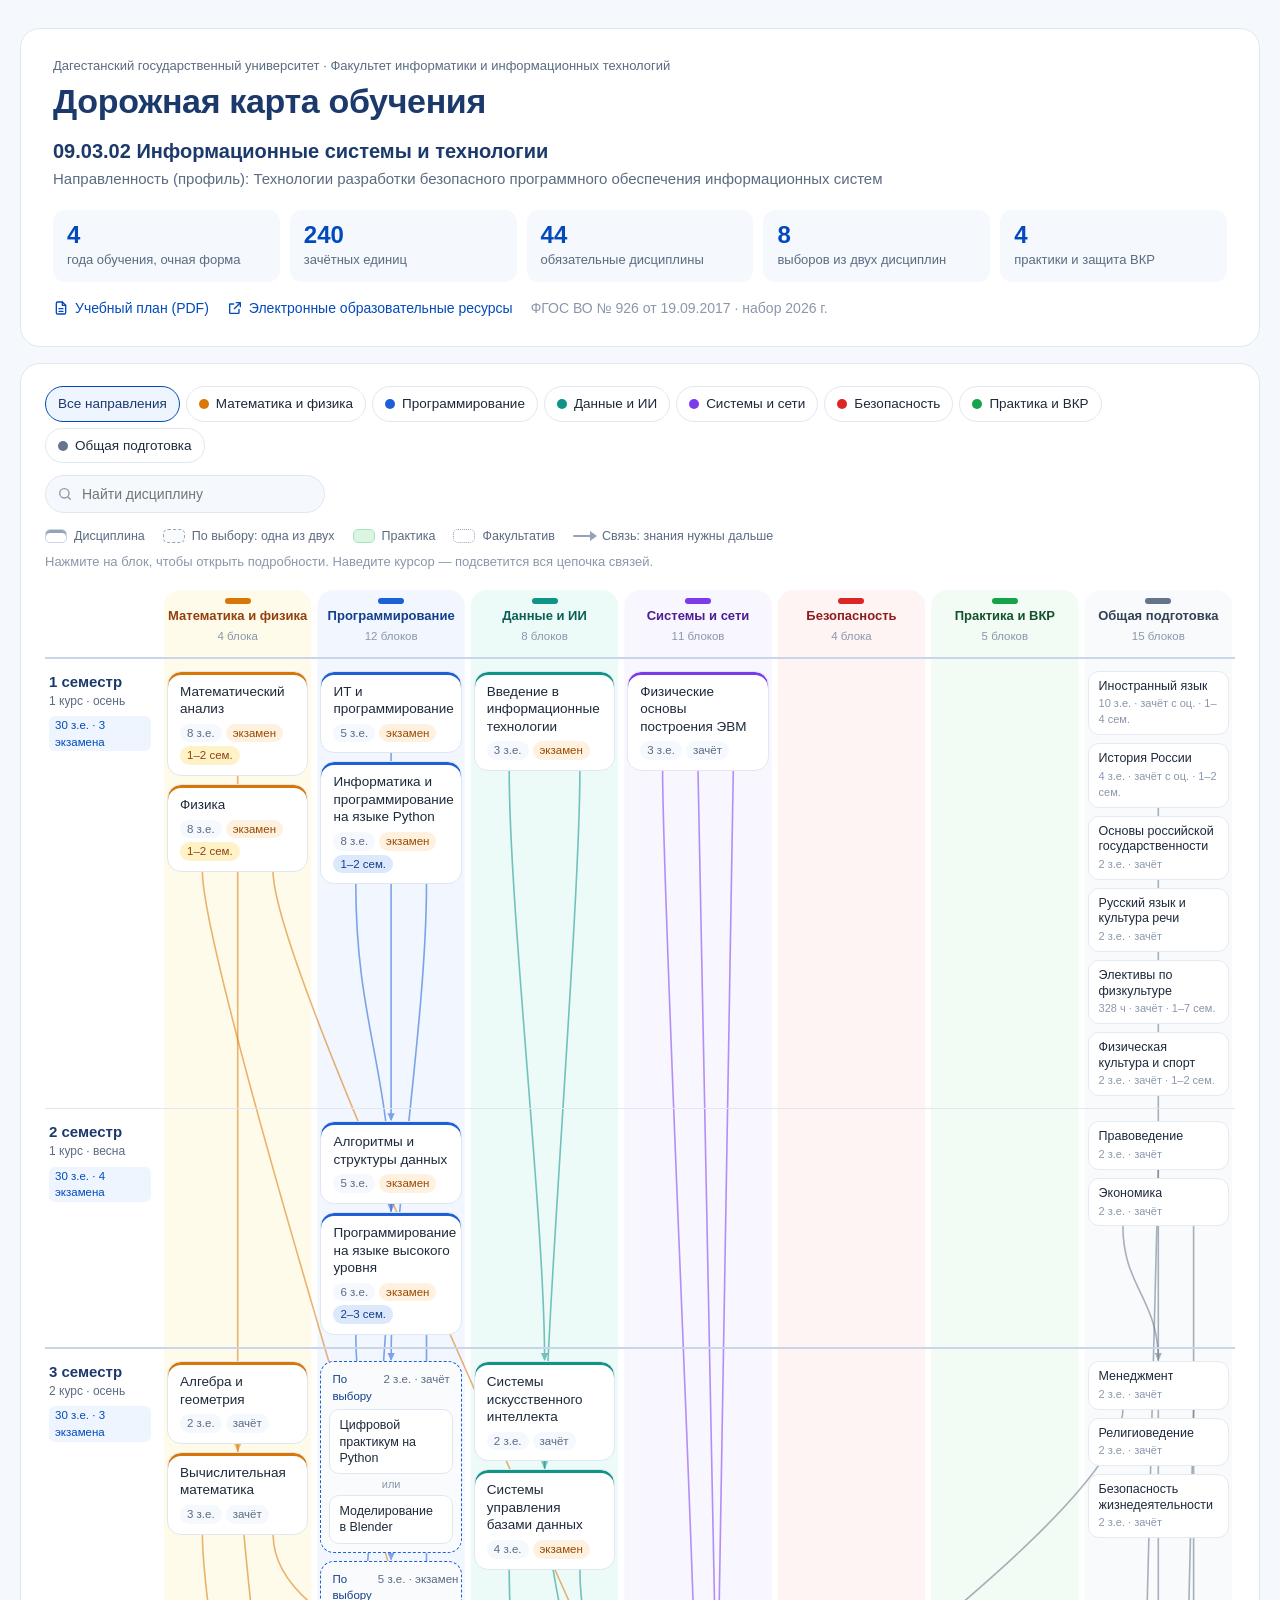
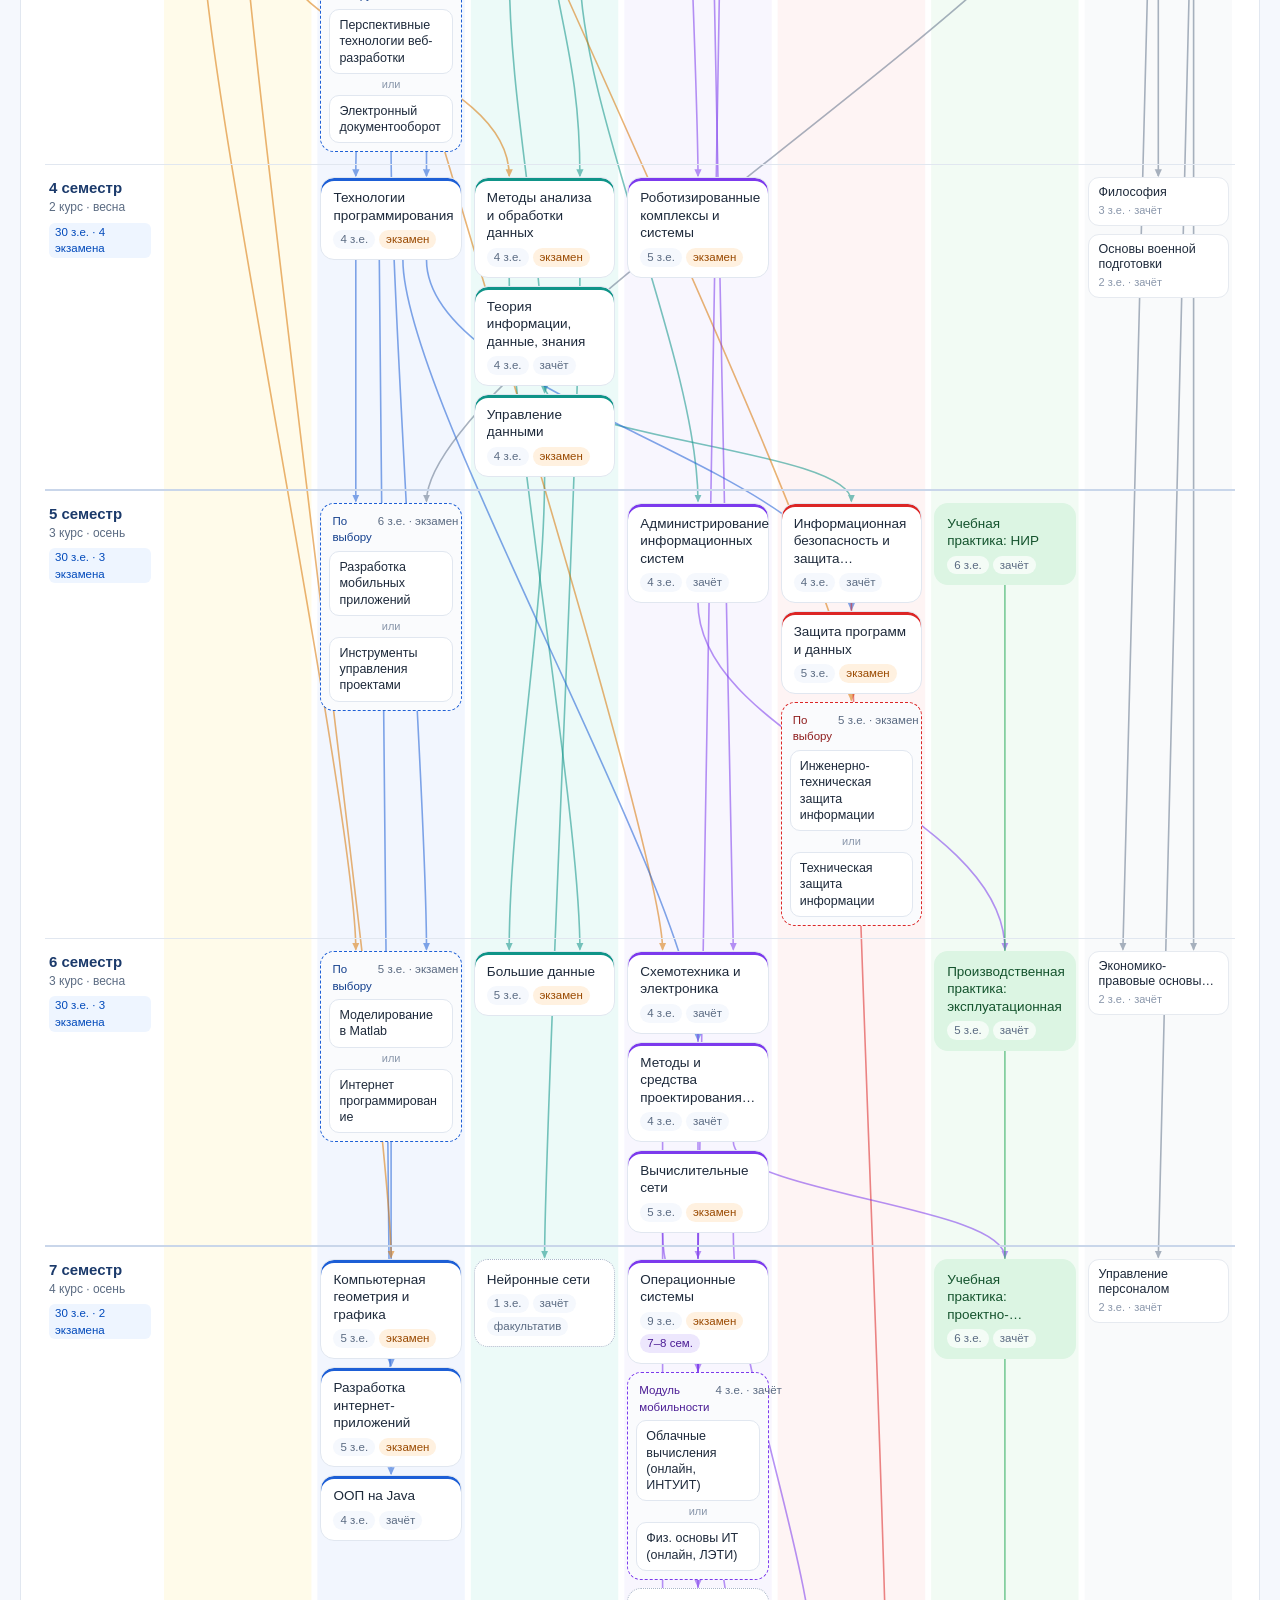
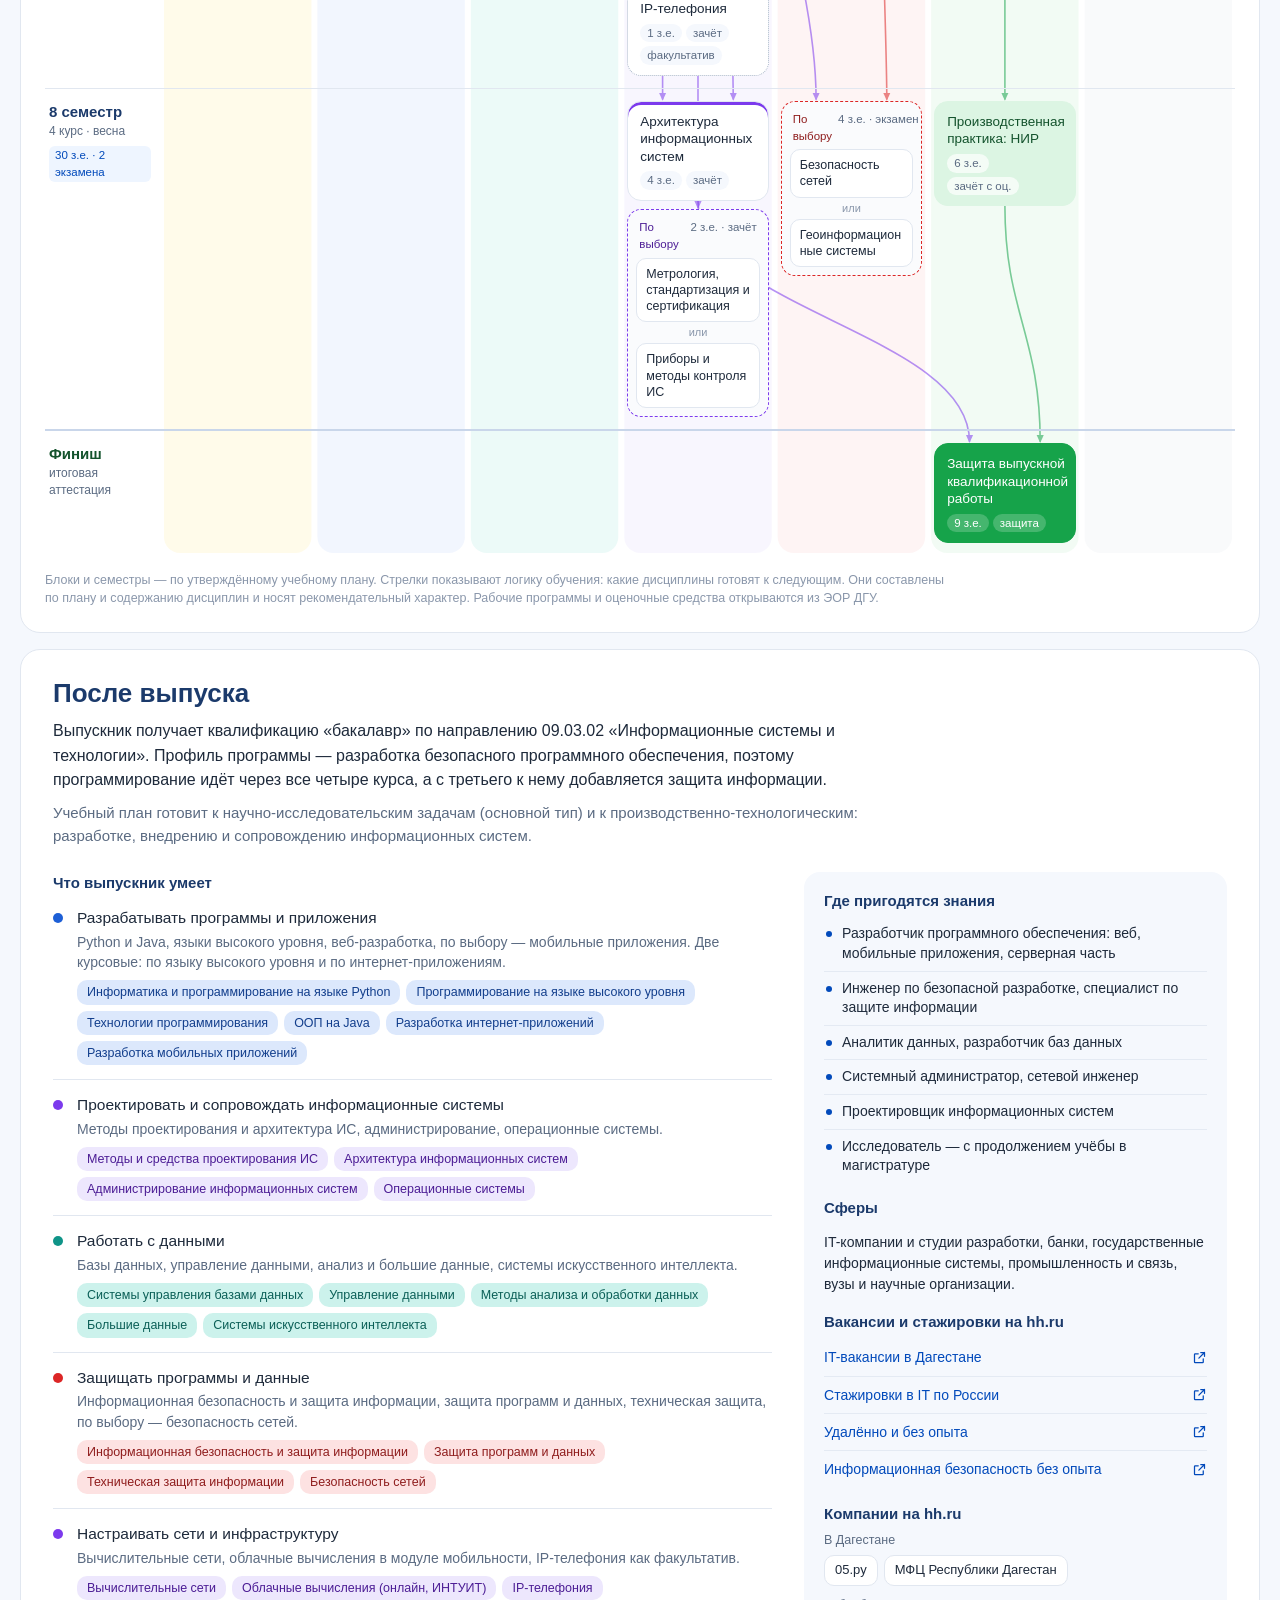
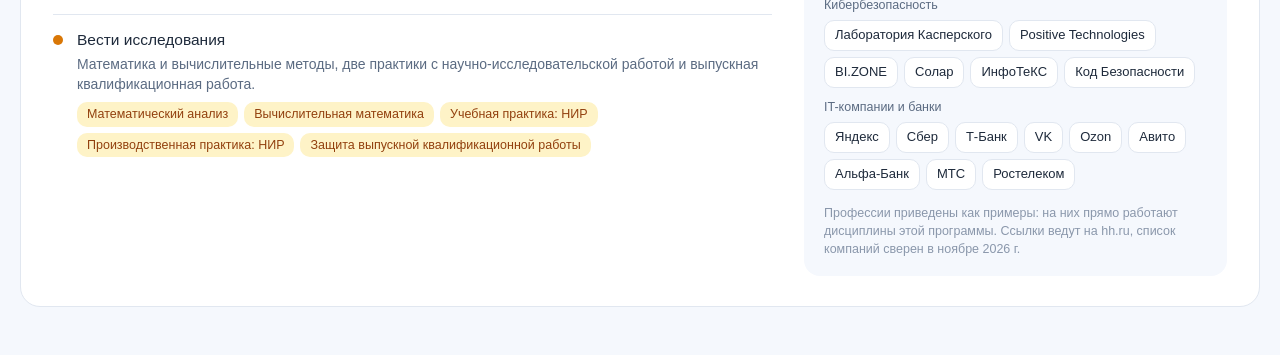
==== commit e8468981: "Откат всех правок от 17.11.2026: возврат к eb3ca0f Co-Authored-By: Claude Opus 5.5 <noreply@anthropi" ====
--- a/docs/index.html
+++ b/docs/index.html
@@ -131,7 +131,7 @@
 #dgu-roadmap .rm-card { position: relative; display: flex; flex-direction: column; gap: 6px; width: 100%; background: var(--rm-white); border: 1px solid var(--rm-line); border-radius: var(--rm-radius); padding: 11px 12px 10px; box-shadow: inset 0 3px 0 var(--c); transition: transform .15s, box-shadow .15s, opacity .2s, border-color .15s; }
 #dgu-roadmap button.rm-card:hover, #dgu-roadmap .rm-opt:hover { border-color: var(--c); box-shadow: inset 0 3px 0 var(--c), 0 6px 18px rgba(27, 58, 107, .12); transform: translateY(-1px); }
 #dgu-roadmap .rm-card-name, #dgu-roadmap .rm-opt { -webkit-hyphens: auto; hyphens: auto; overflow-wrap: break-word; }
-#dgu-roadmap .rm-card-name { font-size: 13.5px; line-height: 1.3; font-weight: 500; color: var(--rm-ink); }
+#dgu-roadmap .rm-card-name { font-size: 13.5px; line-height: 1.3; font-weight: 500; color: var(--rm-ink); display: -webkit-box; -webkit-line-clamp: 3; -webkit-box-orient: vertical; overflow: hidden; }
 #dgu-roadmap .rm-card-meta { display: flex; flex-wrap: wrap; gap: 4px; font-size: 11.5px; color: var(--rm-muted); }
 #dgu-roadmap .rm-pill { display: inline-block; padding: 1px 7px; border-radius: 999px; background: var(--rm-bg); white-space: nowrap; }
 #dgu-roadmap .rm-pill--c { background: var(--t); color: var(--d); }
@@ -145,7 +145,7 @@
 #dgu-roadmap button.rm-card--gia:hover { box-shadow: 0 6px 18px rgba(20, 83, 45, .25); }
 #dgu-roadmap .rm-card--optional { border: 1.5px dotted #A9B6C9; box-shadow: none; }
 #dgu-roadmap .rm-card--compact { padding: 7px 10px 6px; gap: 2px; border-radius: 11px; box-shadow: none; border-color: #E6EAF0; }
-#dgu-roadmap .rm-card--compact .rm-card-name { font-size: 12.5px; font-weight: 300; line-height: 1.25; }
+#dgu-roadmap .rm-card--compact .rm-card-name { font-size: 12.5px; font-weight: 300; line-height: 1.25; -webkit-line-clamp: 2; }
 #dgu-roadmap .rm-card--compact .rm-card-meta { font-size: 11px; color: var(--rm-faint); display: block; }
 #dgu-roadmap .rm-card--choice { background: #FAFBFD; border: 1.5px dashed var(--c); box-shadow: none; padding: 9px 8px 8px; gap: 5px; }
 #dgu-roadmap .rm-choice-head { display: flex; justify-content: space-between; gap: 6px; font-size: 11.5px; color: var(--d); font-weight: 500; padding: 0 3px; }
@@ -207,6 +207,8 @@
 #dgu-roadmap .rm-rel-item i { width: 8px; height: 8px; border-radius: 50%; background: var(--c); flex: none; }
 #dgu-roadmap .rm-rel-item small { color: var(--rm-faint); margin-left: auto; white-space: nowrap; font-size: 11.5px; }
 #dgu-roadmap .rm-rel-empty { font-size: 13px; color: var(--rm-faint); }
+#dgu-roadmap .rm-docs { display: flex; flex-wrap: wrap; gap: 8px; }
+#dgu-roadmap .rm-docs-empty { font-size: 13px; color: var(--rm-muted); background: var(--rm-bg); border-radius: 10px; padding: 10px 12px; }
 #dgu-roadmap .rm-m-foot { font-size: 12px; color: var(--rm-faint); margin-top: 18px !important; }
 #dgu-roadmap .rm-note { font-size: 12.5px; color: var(--rm-faint); margin-top: 16px !important; max-width: 900px; }
 
@@ -239,6 +241,7 @@
   #dgu-roadmap .rm-rel { grid-template-columns: 1fr; }
   #dgu-roadmap .rm-semrow { grid-template-columns: 80px 1fr; }
   #dgu-roadmap .rm-semrow em { grid-column: 2; }
+  #dgu-roadmap .rm-docs .rm-btn { flex: 1 1 100%; justify-content: center; }
 }
 @media (prefers-reduced-motion: reduce) {
   #dgu-roadmap * { animation: none !important; transition: none !important; }
@@ -304,7 +307,7 @@
 
   <section class="rm-panel">
     <div class="rm-toolbar">
-      <div class="rm-tracks" role="group" aria-label="Показать модуль" data-rm="tracks"></div>
+      <div class="rm-tracks" role="group" aria-label="Показать направление" data-rm="tracks"></div>
       <label class="rm-search">
         <svg viewBox="0 0 24 24" aria-hidden="true"><circle cx="11" cy="11" r="7"/><path d="m20 20-3.5-3.5"/></svg>
         <input type="search" placeholder="Найти дисциплину" aria-label="Найти дисциплину" data-rm="search">
@@ -330,7 +333,7 @@
       </div>
     </div>
 
-    <p class="rm-note" data-rm="note"></p>
+    <p class="rm-note">Блоки и семестры — по утверждённому учебному плану. Стрелки показывают логику обучения: какие дисциплины готовят к следующим. Они составлены по плану и содержанию дисциплин и носят рекомендательный характер. Рабочие программы и оценочные средства открываются из ЭОР ДГУ.</p>
   </section>
 
   <section class="rm-out" data-rm="outcomes" aria-labelledby="rm-out-title"></section>
@@ -342,10 +345,10 @@
 </div>
 
 <script>
-window.DGU_ROADMAP_DATA={"programs":[{"id":"isit","meta":{"code":"09.03.02","short":"ИСИТ","title":"Информационные системы и технологии","profile":"Технологии разработки безопасного программного обеспечения информационных систем","faculty":"Факультет информатики и информационных технологий","level":"Бакалавриат","qualification":"Бакалавр","form":"Очная","years":4,"startYear":2026,"fgos":"ФГОС ВО № 926 от 19.09.2017","approved":"Учёный совет ДГУ, протокол № 5 от 29.01.2026","taskTypes":["научно-исследовательский (основной)","производственно-технологический"],"planUrl":"https://dgu.ru/files-oop/10062026_104111_Ucheb_plan_Napr_09_03_02_ISIT_TRBPOIS_Ochn_2026.pdf"},"tracks":[{"id":"o1","name":"Общеобразовательный модуль","codes":"Б1.О.01","prefixes":["Б1.О.01."],"compact":true},{"id":"o2","name":"Модули: БЖД, коммуникация, ИТ","codes":"Б1.О.02–Б1.О.04","prefixes":["Б1.О.02.","Б1.О.03.","Б1.О.04."],"compact":true},{"id":"base","name":"Базовый модуль направления","codes":"Б1.О.05","prefixes":["Б1.О.05."]},{"id":"prof","name":"Модуль профильной направленности","codes":"Б1.В.01","prefixes":["Б1.В.01."]},{"id":"dv","name":"Дисциплины по выбору","codes":"Б1.В.ДВ","prefixes":["Б1.В.ДВ."]},{"id":"prac","name":"Практика и ГИА","codes":"Б2, Б3","prefixes":["Б2.","Б3."]},{"id":"extra","name":"Физкультура и факультативы","codes":"К.М.01, ФТД","prefixes":["К.М.","ФТД."],"compact":true}],"nodes":[{"code":"Б1.О.01.01","name":"Философия","kind":"core","part":"Обязательная часть","counted":true,"sems":[4],"ze":3,"hours":108,"contact":58,"hoursBy":{"lec":28,"lab":0,"pr":30,"iz":0,"krp":0,"self":50,"exam":0},"perSem":[{"sem":4,"ze":3,"total":108,"contact":58,"weeks":null,"forms":["Зачёт"],"lec":28,"lab":null,"pr":30,"iz":null,"krp":null,"self":50,"exam":null}],"forms":["Зачёт"],"module":"Общеобразовательный модуль","track":"o1","start":4},{"code":"Б1.О.01.02","name":"История России","kind":"core","part":"Обязательная часть","counted":true,"sems":[1,2],"ze":4,"hours":144,"contact":116,"hoursBy":{"lec":58,"lab":0,"pr":58,"iz":0,"krp":0,"self":28,"exam":0},"perSem":[{"sem":1,"ze":2,"total":72,"contact":60,"weeks":null,"forms":["Зачёт"],"lec":30,"lab":null,"pr":30,"iz":null,"krp":null,"self":12,"exam":null},{"sem":2,"ze":2,"total":72,"contact":56,"weeks":null,"forms":["Зачёт с оценкой"],"lec":28,"lab":null,"pr":28,"iz":null,"krp":null,"self":16,"exam":null}],"forms":["Зачёт","Зачёт с оценкой"],"module":"Общеобразовательный модуль","track":"o1","start":1},{"code":"Б1.О.01.03","name":"Правоведение","kind":"core","part":"Обязательная часть","counted":true,"sems":[2],"ze":2,"hours":72,"contact":30,"hoursBy":{"lec":16,"lab":0,"pr":14,"iz":0,"krp":0,"self":42,"exam":0},"perSem":[{"sem":2,"ze":2,"total":72,"contact":30,"weeks":null,"forms":["Зачёт"],"lec":16,"lab":null,"pr":14,"iz":null,"krp":null,"self":42,"exam":null}],"forms":["Зачёт"],"module":"Общеобразовательный модуль","track":"o1","start":2},{"code":"Б1.О.01.04","name":"Менеджмент","kind":"core","part":"Обязательная часть","counted":true,"sems":[3],"ze":2,"hours":72,"contact":30,"hoursBy":{"lec":16,"lab":0,"pr":14,"iz":0,"krp":0,"self":42,"exam":0},"perSem":[{"sem":3,"ze":2,"total":72,"contact":30,"weeks":null,"forms":["Зачёт"],"lec":16,"lab":null,"pr":14,"iz":null,"krp":null,"self":42,"exam":null}],"forms":["Зачёт"],"module":"Общеобразовательный модуль","track":"o1","start":3},{"code":"Б1.О.01.05","name":"Управление персоналом","kind":"core","part":"Обязательная часть","counted":true,"sems":[7],"ze":2,"hours":72,"contact":30,"hoursBy":{"lec":16,"lab":0,"pr":14,"iz":0,"krp":0,"self":42,"exam":0},"perSem":[{"sem":7,"ze":2,"total":72,"contact":30,"weeks":null,"forms":["Зачёт"],"lec":16,"lab":null,"pr":14,"iz":null,"krp":null,"self":42,"exam":null}],"forms":["Зачёт"],"module":"Общеобразовательный модуль","track":"o1","start":7},{"code":"Б1.О.01.06","name":"Религиоведение","kind":"core","part":"Обязательная часть","counted":true,"sems":[3],"ze":2,"hours":72,"contact":30,"hoursBy":{"lec":16,"lab":0,"pr":14,"iz":0,"krp":0,"self":42,"exam":0},"perSem":[{"sem":3,"ze":2,"total":72,"contact":30,"weeks":null,"forms":["Зачёт"],"lec":16,"lab":null,"pr":14,"iz":null,"krp":null,"self":42,"exam":null}],"forms":["Зачёт"],"module":"Общеобразовательный модуль","track":"o1","start":3},{"code":"Б1.О.01.07","name":"Экономика","kind":"core","part":"Обязательная часть","counted":true,"sems":[2],"ze":2,"hours":72,"contact":32,"hoursBy":{"lec":16,"lab":0,"pr":16,"iz":0,"krp":0,"self":40,"exam":0},"perSem":[{"sem":2,"ze":2,"total":72,"contact":32,"weeks":null,"forms":["Зачёт"],"lec":16,"lab":null,"pr":16,"iz":null,"krp":null,"self":40,"exam":null}],"forms":["Зачёт"],"module":"Общеобразовательный модуль","track":"o1","start":2},{"code":"Б1.О.01.08","name":"Основы российской государственности","kind":"core","part":"Обязательная часть","counted":true,"sems":[1],"ze":2,"hours":72,"contact":32,"hoursBy":{"lec":16,"lab":0,"pr":16,"iz":0,"krp":0,"self":40,"exam":0},"perSem":[{"sem":1,"ze":2,"total":72,"contact":32,"weeks":null,"forms":["Зачёт"],"lec":16,"lab":null,"pr":16,"iz":null,"krp":null,"self":40,"exam":null}],"forms":["Зачёт"],"module":"Общеобразовательный модуль","track":"o1","start":1},{"code":"Б1.О.02.01","name":"Основы военной подготовки","kind":"core","part":"Обязательная часть","counted":true,"sems":[4],"ze":2,"hours":72,"contact":56,"hoursBy":{"lec":28,"lab":0,"pr":28,"iz":0,"krp":0,"self":16,"exam":0},"perSem":[{"sem":4,"ze":2,"total":72,"contact":56,"weeks":null,"forms":["Зачёт"],"lec":28,"lab":null,"pr":28,"iz":null,"krp":null,"self":16,"exam":null}],"forms":["Зачёт"],"module":"Модуль: Безопасность жизнедеятельности","track":"o2","start":4},{"code":"Б1.О.02.02","name":"Безопасность жизнедеятельности","kind":"core","part":"Обязательная часть","counted":true,"sems":[3],"ze":2,"hours":72,"contact":30,"hoursBy":{"lec":16,"lab":0,"pr":14,"iz":0,"krp":0,"self":42,"exam":0},"perSem":[{"sem":3,"ze":2,"total":72,"contact":30,"weeks":null,"forms":["Зачёт"],"lec":16,"lab":null,"pr":14,"iz":null,"krp":null,"self":42,"exam":null}],"forms":["Зачёт"],"module":"Модуль: Безопасность жизнедеятельности","track":"o2","start":3},{"code":"Б1.О.03.01","name":"Иностранный язык (базовый курс)","kind":"core","part":"Обязательная часть","counted":true,"sems":[1,2,3,4],"ze":10,"hours":360,"contact":192,"hoursBy":{"lec":0,"lab":0,"pr":192,"iz":0,"krp":0,"self":168,"exam":0},"perSem":[{"sem":1,"ze":2,"total":72,"contact":48,"weeks":null,"forms":[],"lec":null,"lab":null,"pr":48,"iz":null,"krp":null,"self":24,"exam":null},{"sem":2,"ze":2,"total":72,"contact":48,"weeks":null,"forms":["Зачёт"],"lec":null,"lab":null,"pr":48,"iz":null,"krp":null,"self":24,"exam":null},{"sem":3,"ze":2,"total":72,"contact":48,"weeks":null,"forms":[],"lec":null,"lab":null,"pr":48,"iz":null,"krp":null,"self":24,"exam":null},{"sem":4,"ze":4,"total":144,"contact":48,"weeks":null,"forms":["Зачёт с оценкой"],"lec":null,"lab":null,"pr":48,"iz":null,"krp":null,"self":96,"exam":null}],"forms":["Зачёт","Зачёт с оценкой"],"module":"Модуль: Коммуникация","track":"o2","start":1},{"code":"Б1.О.03.02","name":"Русский язык и культура речи","kind":"core","part":"Обязательная часть","counted":true,"sems":[1],"ze":2,"hours":72,"contact":32,"hoursBy":{"lec":0,"lab":0,"pr":32,"iz":0,"krp":0,"self":40,"exam":0},"perSem":[{"sem":1,"ze":2,"total":72,"contact":32,"weeks":null,"forms":["Зачёт"],"lec":null,"lab":null,"pr":32,"iz":null,"krp":null,"self":40,"exam":null}],"forms":["Зачёт"],"module":"Модуль: Коммуникация","track":"o2","start":1},{"code":"Б1.О.04.01","name":"Введение в информационные технологии","kind":"core","part":"Обязательная часть","counted":true,"sems":[1],"ze":3,"hours":108,"contact":34,"hoursBy":{"lec":0,"lab":34,"pr":0,"iz":0,"krp":0,"self":38,"exam":36},"perSem":[{"sem":1,"ze":3,"total":108,"contact":34,"weeks":null,"forms":["Экзамен"],"lec":null,"lab":34,"pr":null,"iz":null,"krp":null,"self":38,"exam":36}],"forms":["Экзамен"],"module":"Модуль: Информационные технологии","track":"o2","start":1},{"code":"Б1.О.04.02","name":"Системы искусственного интеллекта","kind":"core","part":"Обязательная часть","counted":true,"sems":[3],"ze":2,"hours":72,"contact":32,"hoursBy":{"lec":16,"lab":0,"pr":16,"iz":0,"krp":0,"self":40,"exam":0},"perSem":[{"sem":3,"ze":2,"total":72,"contact":32,"weeks":null,"forms":["Зачёт"],"lec":16,"lab":null,"pr":16,"iz":null,"krp":null,"self":40,"exam":null}],"forms":["Зачёт"],"module":"Модуль: Информационные технологии","track":"o2","start":3},{"code":"Б1.О.05.01","name":"Математический анализ","kind":"core","part":"Обязательная часть","counted":true,"sems":[1,2],"ze":8,"hours":288,"contact":116,"hoursBy":{"lec":66,"lab":0,"pr":50,"iz":0,"krp":0,"self":136,"exam":36},"perSem":[{"sem":1,"ze":3,"total":108,"contact":48,"weeks":null,"forms":["Зачёт"],"lec":32,"lab":null,"pr":16,"iz":null,"krp":null,"self":60,"exam":null},{"sem":2,"ze":5,"total":180,"contact":68,"weeks":null,"forms":["Экзамен"],"lec":34,"lab":null,"pr":34,"iz":null,"krp":null,"self":76,"exam":36}],"forms":["Экзамен","Зачёт"],"module":"Базовый модуль направления","track":"base","start":1},{"code":"Б1.О.05.02","name":"Алгебра и геометрия","kind":"core","part":"Обязательная часть","counted":true,"sems":[3],"ze":2,"hours":72,"contact":32,"hoursBy":{"lec":16,"lab":0,"pr":16,"iz":0,"krp":0,"self":40,"exam":0},"perSem":[{"sem":3,"ze":2,"total":72,"contact":32,"weeks":null,"forms":["Зачёт"],"lec":16,"lab":null,"pr":16,"iz":null,"krp":null,"self":40,"exam":null}],"forms":["Зачёт"],"module":"Базовый модуль направления","track":"base","start":3},{"code":"Б1.О.05.03","name":"Методы анализа и обработки данных","kind":"core","part":"Обязательная часть","counted":true,"sems":[4],"ze":4,"hours":144,"contact":48,"hoursBy":{"lec":16,"lab":0,"pr":32,"iz":0,"krp":0,"self":60,"exam":36},"perSem":[{"sem":4,"ze":4,"total":144,"contact":48,"weeks":null,"forms":["Экзамен"],"lec":16,"lab":null,"pr":32,"iz":null,"krp":null,"self":60,"exam":36}],"forms":["Экзамен"],"module":"Базовый модуль направления","track":"base","start":4},{"code":"Б1.О.05.04","name":"Вычислительная математика","kind":"core","part":"Обязательная часть","counted":true,"sems":[3],"ze":3,"hours":108,"contact":32,"hoursBy":{"lec":16,"lab":0,"pr":16,"iz":0,"krp":0,"self":76,"exam":0},"perSem":[{"sem":3,"ze":3,"total":108,"contact":32,"weeks":null,"forms":["Зачёт"],"lec":16,"lab":null,"pr":16,"iz":null,"krp":null,"self":76,"exam":null}],"forms":["Зачёт"],"module":"Базовый модуль направления","track":"base","start":3},{"code":"Б1.О.05.05","name":"Физика","kind":"core","part":"Обязательная часть","counted":true,"sems":[1,2],"ze":8,"hours":288,"contact":118,"hoursBy":{"lec":50,"lab":68,"pr":0,"iz":0,"krp":0,"self":134,"exam":36},"perSem":[{"sem":1,"ze":3,"total":108,"contact":54,"weeks":null,"forms":["Зачёт"],"lec":18,"lab":36,"pr":null,"iz":null,"krp":null,"self":54,"exam":null},{"sem":2,"ze":5,"total":180,"contact":64,"weeks":null,"forms":["Экзамен"],"lec":32,"lab":32,"pr":null,"iz":null,"krp":null,"self":80,"exam":36}],"forms":["Экзамен","Зачёт"],"module":"Базовый модуль направления","track":"base","start":1},{"code":"Б1.О.05.06","name":"Схемотехника и электроника","kind":"core","part":"Обязательная часть","counted":true,"sems":[6],"ze":4,"hours":144,"contact":82,"hoursBy":{"lec":32,"lab":32,"pr":18,"iz":0,"krp":0,"self":62,"exam":0},"perSem":[{"sem":6,"ze":4,"total":144,"contact":82,"weeks":null,"forms":["Зачёт"],"lec":32,"lab":32,"pr":18,"iz":null,"krp":null,"self":62,"exam":null}],"forms":["Зачёт"],"module":"Базовый модуль направления","track":"base","start":6},{"code":"Б1.О.05.07","name":"Теория информации, данные, знания","kind":"core","part":"Обязательная часть","counted":true,"sems":[4],"ze":4,"hours":144,"contact":48,"hoursBy":{"lec":16,"lab":0,"pr":32,"iz":0,"krp":0,"self":96,"exam":0},"perSem":[{"sem":4,"ze":4,"total":144,"contact":48,"weeks":null,"forms":["Зачёт"],"lec":16,"lab":null,"pr":32,"iz":null,"krp":null,"self":96,"exam":null}],"forms":["Зачёт"],"module":"Базовый модуль направления","track":"base","start":4},{"code":"Б1.О.05.08","name":"Архитектура информационных систем","kind":"core","part":"Обязательная часть","counted":true,"sems":[8],"ze":4,"hours":144,"contact":34,"hoursBy":{"lec":18,"lab":16,"pr":0,"iz":0,"krp":0,"self":110,"exam":0},"perSem":[{"sem":8,"ze":4,"total":144,"contact":34,"weeks":null,"forms":["Зачёт"],"lec":18,"lab":16,"pr":null,"iz":null,"krp":null,"self":110,"exam":null}],"forms":["Зачёт"],"module":"Базовый модуль направления","track":"base","start":8},{"code":"Б1.О.05.09","name":"Информационные технологии и программирование","kind":"core","part":"Обязательная часть","counted":true,"sems":[1],"ze":5,"hours":180,"contact":54,"hoursBy":{"lec":36,"lab":18,"pr":0,"iz":0,"krp":0,"self":90,"exam":36},"perSem":[{"sem":1,"ze":5,"total":180,"contact":54,"weeks":null,"forms":["Экзамен"],"lec":36,"lab":18,"pr":null,"iz":null,"krp":null,"self":90,"exam":36}],"forms":["Экзамен"],"module":"Базовый модуль направления","track":"base","start":1},{"code":"Б1.О.05.10","name":"Методы и средства проектирования информационных систем","kind":"core","part":"Обязательная часть","counted":true,"sems":[6],"ze":4,"hours":144,"contact":36,"hoursBy":{"lec":18,"lab":18,"pr":0,"iz":0,"krp":0,"self":108,"exam":0},"perSem":[{"sem":6,"ze":4,"total":144,"contact":36,"weeks":null,"forms":["Зачёт"],"lec":18,"lab":18,"pr":null,"iz":null,"krp":null,"self":108,"exam":null}],"forms":["Зачёт"],"module":"Базовый модуль направления","track":"base","start":6},{"code":"Б1.О.05.11","name":"Информационная безопасность и защита информации","kind":"core","part":"Обязательная часть","counted":true,"sems":[5],"ze":4,"hours":144,"contact":60,"hoursBy":{"lec":28,"lab":32,"pr":0,"iz":0,"krp":0,"self":84,"exam":0},"perSem":[{"sem":5,"ze":4,"total":144,"contact":60,"weeks":null,"forms":["Зачёт"],"lec":28,"lab":32,"pr":null,"iz":null,"krp":null,"self":84,"exam":null}],"forms":["Зачёт"],"module":"Базовый модуль направления","track":"base","start":5},{"code":"Б1.О.05.12","name":"Вычислительные сети","kind":"core","part":"Обязательная часть","counted":true,"sems":[6],"ze":5,"hours":180,"contact":96,"hoursBy":{"lec":32,"lab":32,"pr":32,"iz":0,"krp":0,"self":48,"exam":36},"perSem":[{"sem":6,"ze":5,"total":180,"contact":96,"weeks":null,"forms":["Экзамен"],"lec":32,"lab":32,"pr":32,"iz":null,"krp":null,"self":48,"exam":36}],"forms":["Экзамен"],"module":"Базовый модуль направления","track":"base","start":6},{"code":"Б1.О.05.13","name":"Технологии программирования","kind":"core","part":"Обязательная часть","counted":true,"sems":[4],"ze":4,"hours":144,"contact":64,"hoursBy":{"lec":32,"lab":32,"pr":0,"iz":0,"krp":0,"self":44,"exam":36},"perSem":[{"sem":4,"ze":4,"total":144,"contact":64,"weeks":null,"forms":["Экзамен"],"lec":32,"lab":32,"pr":null,"iz":null,"krp":null,"self":44,"exam":36}],"forms":["Экзамен"],"module":"Базовый модуль направления","track":"base","start":4},{"code":"Б1.О.05.14","name":"Алгоритмы и структуры данных","kind":"core","part":"Обязательная часть","counted":true,"sems":[2],"ze":5,"hours":180,"contact":64,"hoursBy":{"lec":32,"lab":32,"pr":0,"iz":0,"krp":0,"self":80,"exam":36},"perSem":[{"sem":2,"ze":5,"total":180,"contact":64,"weeks":null,"forms":["Экзамен"],"lec":32,"lab":32,"pr":null,"iz":null,"krp":null,"self":80,"exam":36}],"forms":["Экзамен"],"module":"Базовый модуль направления","track":"base","start":2},{"code":"Б1.В.01.01","name":"Информатика и программирование на языке Python","kind":"variable","part":"Часть, формируемая участниками образовательных отношений","counted":true,"sems":[1,2],"ze":8,"hours":288,"contact":94,"hoursBy":{"lec":48,"lab":46,"pr":0,"iz":0,"krp":0,"self":122,"exam":72},"perSem":[{"sem":1,"ze":4,"total":144,"contact":58,"weeks":null,"forms":["Экзамен"],"lec":30,"lab":28,"pr":null,"iz":null,"krp":null,"self":50,"exam":36},{"sem":2,"ze":4,"total":144,"contact":36,"weeks":null,"forms":["Экзамен"],"lec":18,"lab":18,"pr":null,"iz":null,"krp":null,"self":72,"exam":36}],"forms":["Экзамен"],"module":"Модуль профильной направленности","track":"prof","start":1},{"code":"Б1.В.01.02","name":"Операционные системы","kind":"variable","part":"Часть, формируемая участниками образовательных отношений","counted":true,"sems":[7,8],"ze":9,"hours":324,"contact":148,"hoursBy":{"lec":60,"lab":60,"pr":28,"iz":0,"krp":0,"self":140,"exam":36},"perSem":[{"sem":7,"ze":4,"total":144,"contact":84,"weeks":null,"forms":[],"lec":28,"lab":28,"pr":28,"iz":null,"krp":null,"self":60,"exam":null},{"sem":8,"ze":5,"total":180,"contact":64,"weeks":null,"forms":["Экзамен"],"lec":32,"lab":32,"pr":null,"iz":null,"krp":null,"self":80,"exam":36}],"forms":["Экзамен"],"module":"Модуль профильной направленности","track":"prof","start":7},{"code":"Б1.В.01.03","name":"Защита программ и данных","kind":"variable","part":"Часть, формируемая участниками образовательных отношений","counted":true,"sems":[5],"ze":5,"hours":180,"contact":96,"hoursBy":{"lec":28,"lab":32,"pr":0,"iz":0,"krp":36,"self":48,"exam":36},"perSem":[{"sem":5,"ze":5,"total":180,"contact":96,"weeks":null,"forms":["Экзамен"],"lec":28,"lab":32,"pr":null,"iz":null,"krp":36,"self":48,"exam":36}],"forms":["Экзамен"],"module":"Модуль профильной направленности","track":"prof","start":5},{"code":"Б1.В.01.04","name":"Компьютерная геометрия и графика","kind":"variable","part":"Часть, формируемая участниками образовательных отношений","counted":true,"sems":[7],"ze":5,"hours":180,"contact":84,"hoursBy":{"lec":28,"lab":28,"pr":28,"iz":0,"krp":0,"self":60,"exam":36},"perSem":[{"sem":7,"ze":5,"total":180,"contact":84,"weeks":null,"forms":["Экзамен"],"lec":28,"lab":28,"pr":28,"iz":null,"krp":null,"self":60,"exam":36}],"forms":["Экзамен"],"module":"Модуль профильной направленности","track":"prof","start":7},{"code":"Б1.В.01.05","name":"Физические основы построения ЭВМ","kind":"variable","part":"Часть, формируемая участниками образовательных отношений","counted":true,"sems":[1],"ze":3,"hours":108,"contact":32,"hoursBy":{"lec":16,"lab":16,"pr":0,"iz":0,"krp":0,"self":76,"exam":0},"perSem":[{"sem":1,"ze":3,"total":108,"contact":32,"weeks":null,"forms":["Зачёт"],"lec":16,"lab":16,"pr":null,"iz":null,"krp":null,"self":76,"exam":null}],"forms":["Зачёт"],"module":"Модуль профильной направленности","track":"prof","start":1},{"code":"Б1.В.01.06","name":"Роботизированные комплексы и системы","kind":"variable","part":"Часть, формируемая участниками образовательных отношений","counted":true,"sems":[4],"ze":5,"hours":180,"contact":64,"hoursBy":{"lec":32,"lab":32,"pr":0,"iz":0,"krp":0,"self":80,"exam":36},"perSem":[{"sem":4,"ze":5,"total":180,"contact":64,"weeks":null,"forms":["Экзамен"],"lec":32,"lab":32,"pr":null,"iz":null,"krp":null,"self":80,"exam":36}],"forms":["Экзамен"],"module":"Модуль профильной направленности","track":"prof","start":4},{"code":"Б1.В.01.07","name":"Системы управления базами данных","kind":"variable","part":"Часть, формируемая участниками образовательных отношений","counted":true,"sems":[3],"ze":4,"hours":144,"contact":96,"hoursBy":{"lec":32,"lab":32,"pr":32,"iz":0,"krp":0,"self":12,"exam":36},"perSem":[{"sem":3,"ze":4,"total":144,"contact":96,"weeks":null,"forms":["Экзамен"],"lec":32,"lab":32,"pr":32,"iz":null,"krp":null,"self":12,"exam":36}],"forms":["Экзамен"],"module":"Модуль профильной направленности","track":"prof","start":3},{"code":"Б1.В.01.08","name":"Администрирование информационных систем","kind":"variable","part":"Часть, формируемая участниками образовательных отношений","counted":true,"sems":[5],"ze":4,"hours":144,"contact":88,"hoursBy":{"lec":28,"lab":32,"pr":28,"iz":0,"krp":0,"self":56,"exam":0},"perSem":[{"sem":5,"ze":4,"total":144,"contact":88,"weeks":null,"forms":["Зачёт"],"lec":28,"lab":32,"pr":28,"iz":null,"krp":null,"self":56,"exam":null}],"forms":["Зачёт"],"module":"Модуль профильной направленности","track":"prof","start":5},{"code":"Б1.В.01.09","name":"Программирование на языке высокого уровня","kind":"variable","part":"Часть, формируемая участниками образовательных отношений","counted":true,"sems":[2,3],"ze":6,"hours":216,"contact":84,"hoursBy":{"lec":34,"lab":50,"pr":0,"iz":0,"krp":0,"self":96,"exam":36},"perSem":[{"sem":2,"ze":2,"total":72,"contact":36,"weeks":null,"forms":["Зачёт"],"lec":18,"lab":18,"pr":null,"iz":null,"krp":null,"self":36,"exam":null},{"sem":3,"ze":4,"total":144,"contact":48,"weeks":null,"forms":["Экзамен","Курсовая работа"],"lec":16,"lab":32,"pr":null,"iz":null,"krp":null,"self":60,"exam":36}],"forms":["Экзамен","Зачёт","Курсовая работа"],"module":"Модуль профильной направленности","track":"prof","start":2},{"code":"Б1.В.01.10","name":"Разработка Интернет приложений","kind":"variable","part":"Часть, формируемая участниками образовательных отношений","counted":true,"sems":[7],"ze":5,"hours":180,"contact":84,"hoursBy":{"lec":28,"lab":28,"pr":28,"iz":0,"krp":0,"self":60,"exam":36},"perSem":[{"sem":7,"ze":5,"total":180,"contact":84,"weeks":null,"forms":["Экзамен","Курсовая работа"],"lec":28,"lab":28,"pr":28,"iz":null,"krp":null,"self":60,"exam":36}],"forms":["Экзамен","Курсовая работа"],"module":"Модуль профильной направленности","track":"prof","start":7},{"code":"Б1.В.01.11","name":"Управление данными","kind":"variable","part":"Часть, формируемая участниками образовательных отношений","counted":true,"sems":[4],"ze":4,"hours":144,"contact":64,"hoursBy":{"lec":32,"lab":32,"pr":0,"iz":0,"krp":0,"self":44,"exam":36},"perSem":[{"sem":4,"ze":4,"total":144,"contact":64,"weeks":null,"forms":["Экзамен"],"lec":32,"lab":32,"pr":null,"iz":null,"krp":null,"self":44,"exam":36}],"forms":["Экзамен"],"module":"Модуль профильной направленности","track":"prof","start":4},{"code":"Б1.В.01.12","name":"Объектно-ориентированное программирование на JAVA","kind":"variable","part":"Часть, формируемая участниками образовательных отношений","counted":true,"sems":[7],"ze":4,"hours":144,"contact":84,"hoursBy":{"lec":28,"lab":28,"pr":28,"iz":0,"krp":0,"self":60,"exam":0},"perSem":[{"sem":7,"ze":4,"total":144,"contact":84,"weeks":null,"forms":["Зачёт"],"lec":28,"lab":28,"pr":28,"iz":null,"krp":null,"self":60,"exam":null}],"forms":["Зачёт"],"module":"Модуль профильной направленности","track":"prof","start":7},{"code":"Б1.В.01.13","name":"Большие данные","kind":"variable","part":"Часть, формируемая участниками образовательных отношений","counted":true,"sems":[6],"ze":5,"hours":180,"contact":66,"hoursBy":{"lec":18,"lab":32,"pr":16,"iz":0,"krp":0,"self":78,"exam":36},"perSem":[{"sem":6,"ze":5,"total":180,"contact":66,"weeks":null,"forms":["Экзамен"],"lec":18,"lab":32,"pr":16,"iz":null,"krp":null,"self":78,"exam":36}],"forms":["Экзамен"],"module":"Модуль профильной направленности","track":"prof","start":6},{"code":"Б1.В.01.14","name":"Экономико-правовые основы инженерной деятельности","kind":"variable","part":"Часть, формируемая участниками образовательных отношений","counted":true,"sems":[6],"ze":2,"hours":72,"contact":36,"hoursBy":{"lec":18,"lab":0,"pr":18,"iz":0,"krp":0,"self":36,"exam":0},"perSem":[{"sem":6,"ze":2,"total":72,"contact":36,"weeks":null,"forms":["Зачёт"],"lec":18,"lab":null,"pr":18,"iz":null,"krp":null,"self":36,"exam":null}],"forms":["Зачёт"],"module":"Модуль профильной направленности","track":"prof","start":6},{"code":"Б1.В.ДВ.01","name":"Дисциплины по выбору Б1.В.ДВ.1","kind":"choice","part":"Часть, формируемая участниками образовательных отношений","counted":true,"sems":[6],"ze":5,"hours":180,"contact":64,"hoursBy":{"lec":0,"lab":0,"pr":0,"iz":0,"krp":0,"self":0,"exam":0},"perSem":[{"sem":6,"ze":5,"forms":["Экзамен"]}],"forms":["Экзамен"],"options":[{"code":"Б1.В.ДВ.01.01","name":"Компьютерное моделирование в среде Matlab","kind":"choice","part":"Часть, формируемая участниками образовательных отношений","counted":true,"sems":[6],"ze":5,"hours":180,"contact":64,"hoursBy":{"lec":32,"lab":32,"pr":0,"iz":0,"krp":0,"self":80,"exam":36},"perSem":[{"sem":6,"ze":5,"total":180,"contact":64,"weeks":null,"forms":["Экзамен"],"lec":32,"lab":32,"pr":null,"iz":null,"krp":null,"self":80,"exam":36}],"forms":["Экзамен"]},{"code":"Б1.В.ДВ.01.02","name":"Интернет программирование","kind":"choice","part":"Часть, формируемая участниками образовательных отношений","counted":false,"sems":[6],"ze":5,"hours":180,"contact":64,"hoursBy":{"lec":32,"lab":32,"pr":0,"iz":0,"krp":0,"self":80,"exam":36},"perSem":[{"sem":6,"ze":5,"total":180,"contact":64,"weeks":null,"forms":["Экзамен"],"lec":32,"lab":32,"pr":null,"iz":null,"krp":null,"self":80,"exam":36}],"forms":["Экзамен"]}],"module":"Дисциплины по выбору Б1.В.ДВ.1","mobility":false,"track":"dv","start":6},{"code":"Б1.В.ДВ.02","name":"Дисциплины по выбору Б1.В.ДВ.2","kind":"choice","part":"Часть, формируемая участниками образовательных отношений","counted":true,"sems":[3],"ze":2,"hours":72,"contact":30,"hoursBy":{"lec":0,"lab":0,"pr":0,"iz":0,"krp":0,"self":0,"exam":0},"perSem":[{"sem":3,"ze":2,"forms":["Зачёт"]}],"forms":["Зачёт"],"options":[{"code":"Б1.В.ДВ.02.01","name":"Цифровой практикум на Python","kind":"choice","part":"Часть, формируемая участниками образовательных отношений","counted":true,"sems":[3],"ze":2,"hours":72,"contact":30,"hoursBy":{"lec":0,"lab":30,"pr":0,"iz":0,"krp":0,"self":42,"exam":0},"perSem":[{"sem":3,"ze":2,"total":72,"contact":30,"weeks":null,"forms":["Зачёт"],"lec":null,"lab":30,"pr":null,"iz":null,"krp":null,"self":42,"exam":null}],"forms":["Зачёт"]},{"code":"Б1.В.ДВ.02.02","name":"Моделирование и программирование в среде Blender","kind":"choice","part":"Часть, формируемая участниками образовательных отношений","counted":false,"sems":[3],"ze":2,"hours":72,"contact":30,"hoursBy":{"lec":0,"lab":30,"pr":0,"iz":0,"krp":0,"self":42,"exam":0},"perSem":[{"sem":3,"ze":2,"total":72,"contact":30,"weeks":null,"forms":["Зачёт"],"lec":null,"lab":30,"pr":null,"iz":null,"krp":null,"self":42,"exam":null}],"forms":["Зачёт"]}],"module":"Дисциплины по выбору Б1.В.ДВ.2","mobility":false,"track":"dv","start":3},{"code":"Б1.В.ДВ.03","name":"Дисциплины по выбору Б1.В.ДВ.3","kind":"choice","part":"Часть, формируемая участниками образовательных отношений","counted":true,"sems":[8],"ze":4,"hours":144,"contact":94,"hoursBy":{"lec":0,"lab":0,"pr":0,"iz":0,"krp":0,"self":0,"exam":0},"perSem":[{"sem":8,"ze":4,"forms":["Экзамен"]}],"forms":["Экзамен"],"options":[{"code":"Б1.В.ДВ.03.01","name":"Безопасность сетей","kind":"choice","part":"Часть, формируемая участниками образовательных отношений","counted":true,"sems":[8],"ze":4,"hours":144,"contact":94,"hoursBy":{"lec":30,"lab":32,"pr":32,"iz":0,"krp":0,"self":14,"exam":36},"perSem":[{"sem":8,"ze":4,"total":144,"contact":94,"weeks":null,"forms":["Экзамен"],"lec":30,"lab":32,"pr":32,"iz":null,"krp":null,"self":14,"exam":36}],"forms":["Экзамен"]},{"code":"Б1.В.ДВ.03.02","name":"Геоинформационные системы","kind":"choice","part":"Часть, формируемая участниками образовательных отношений","counted":false,"sems":[8],"ze":4,"hours":144,"contact":94,"hoursBy":{"lec":30,"lab":32,"pr":32,"iz":0,"krp":0,"self":14,"exam":36},"perSem":[{"sem":8,"ze":4,"total":144,"contact":94,"weeks":null,"forms":["Экзамен"],"lec":30,"lab":32,"pr":32,"iz":null,"krp":null,"self":14,"exam":36}],"forms":["Экзамен"]}],"module":"Дисциплины по выбору Б1.В.ДВ.3","mobility":false,"track":"dv","start":8},{"code":"Б1.В.ДВ.04","name":"Дисциплины по выбору Б1.В.ДВ.4","kind":"choice","part":"Часть, формируемая участниками образовательных отношений","counted":true,"sems":[3],"ze":5,"hours":180,"contact":60,"hoursBy":{"lec":0,"lab":0,"pr":0,"iz":0,"krp":0,"self":0,"exam":0},"perSem":[{"sem":3,"ze":5,"forms":["Экзамен"]}],"forms":["Экзамен"],"options":[{"code":"Б1.В.ДВ.04.01","name":"Перспективные технологии и языки веб-разработки","kind":"choice","part":"Часть, формируемая участниками образовательных отношений","counted":true,"sems":[3],"ze":5,"hours":180,"contact":60,"hoursBy":{"lec":30,"lab":30,"pr":0,"iz":0,"krp":0,"self":84,"exam":36},"perSem":[{"sem":3,"ze":5,"total":180,"contact":60,"weeks":null,"forms":["Экзамен"],"lec":30,"lab":30,"pr":null,"iz":null,"krp":null,"self":84,"exam":36}],"forms":["Экзамен"]},{"code":"Б1.В.ДВ.04.02","name":"Электронный документооборот","kind":"choice","part":"Часть, формируемая участниками образовательных отношений","counted":false,"sems":[3],"ze":5,"hours":180,"contact":60,"hoursBy":{"lec":30,"lab":30,"pr":0,"iz":0,"krp":0,"self":84,"exam":36},"perSem":[{"sem":3,"ze":5,"total":180,"contact":60,"weeks":null,"forms":["Экзамен"],"lec":30,"lab":30,"pr":null,"iz":null,"krp":null,"self":84,"exam":36}],"forms":["Экзамен"]}],"module":"Дисциплины по выбору Б1.В.ДВ.4","mobility":false,"track":"dv","start":3},{"code":"Б1.В.ДВ.05","name":"Дисциплины по выбору Б1.В.ДВ.5","kind":"choice","part":"Часть, формируемая участниками образовательных отношений","counted":true,"sems":[5],"ze":5,"hours":180,"contact":60,"hoursBy":{"lec":0,"lab":0,"pr":0,"iz":0,"krp":0,"self":0,"exam":0},"perSem":[{"sem":5,"ze":5,"forms":["Экзамен"]}],"forms":["Экзамен"],"options":[{"code":"Б1.В.ДВ.05.01","name":"Инженерно- техническая защита информации информации","kind":"choice","part":"Часть, формируемая участниками образовательных отношений","counted":true,"sems":[5],"ze":5,"hours":180,"contact":60,"hoursBy":{"lec":28,"lab":32,"pr":0,"iz":0,"krp":0,"self":84,"exam":36},"perSem":[{"sem":5,"ze":5,"total":180,"contact":60,"weeks":null,"forms":["Экзамен"],"lec":28,"lab":32,"pr":null,"iz":null,"krp":null,"self":84,"exam":36}],"forms":["Экзамен"]},{"code":"Б1.В.ДВ.05.02","name":"Техническая защита информации","kind":"choice","part":"Часть, формируемая участниками образовательных отношений","counted":false,"sems":[5],"ze":5,"hours":180,"contact":60,"hoursBy":{"lec":28,"lab":32,"pr":0,"iz":0,"krp":0,"self":84,"exam":36},"perSem":[{"sem":5,"ze":5,"total":180,"contact":60,"weeks":null,"forms":["Экзамен"],"lec":28,"lab":32,"pr":null,"iz":null,"krp":null,"self":84,"exam":36}],"forms":["Экзамен"]}],"module":"Дисциплины по выбору Б1.В.ДВ.5","mobility":false,"track":"dv","start":5},{"code":"Б1.В.ДВ.06","name":"Дисциплины по выбору Б1.В.ДВ.6","kind":"choice","part":"Часть, формируемая участниками образовательных отношений","counted":true,"sems":[5],"ze":6,"hours":216,"contact":60,"hoursBy":{"lec":0,"lab":0,"pr":0,"iz":0,"krp":0,"self":0,"exam":0},"perSem":[{"sem":5,"ze":6,"forms":["Экзамен"]}],"forms":["Экзамен"],"options":[{"code":"Б1.В.ДВ.06.01","name":"Разработка мобильных приложений","kind":"choice","part":"Часть, формируемая участниками образовательных отношений","counted":true,"sems":[5],"ze":6,"hours":216,"contact":60,"hoursBy":{"lec":28,"lab":32,"pr":0,"iz":0,"krp":0,"self":120,"exam":36},"perSem":[{"sem":5,"ze":6,"total":216,"contact":60,"weeks":null,"forms":["Экзамен"],"lec":28,"lab":32,"pr":null,"iz":null,"krp":null,"self":120,"exam":36}],"forms":["Экзамен"]},{"code":"Б1.В.ДВ.06.02","name":"Инструментальные средства в управлении проектами","kind":"choice","part":"Часть, формируемая участниками образовательных отношений","counted":false,"sems":[5],"ze":6,"hours":216,"contact":60,"hoursBy":{"lec":28,"lab":32,"pr":0,"iz":0,"krp":0,"self":120,"exam":36},"perSem":[{"sem":5,"ze":6,"total":216,"contact":60,"weeks":null,"forms":["Экзамен"],"lec":28,"lab":32,"pr":null,"iz":null,"krp":null,"self":120,"exam":36}],"forms":["Экзамен"]}],"module":"Дисциплины по выбору Б1.В.ДВ.6","mobility":false,"track":"dv","start":5},{"code":"Б1.В.ДВ.07","name":"Дисциплины по выбору Б1.В.ДВ.7","kind":"choice","part":"Часть, формируемая участниками образовательных отношений","counted":true,"sems":[8],"ze":2,"hours":72,"contact":32,"hoursBy":{"lec":0,"lab":0,"pr":0,"iz":0,"krp":0,"self":0,"exam":0},"perSem":[{"sem":8,"ze":2,"forms":["Зачёт"]}],"forms":["Зачёт"],"options":[{"code":"Б1.В.ДВ.07.01","name":"Метрология, стандартизация, сертификация и техническое документоведение","kind":"choice","part":"Часть, формируемая участниками образовательных отношений","counted":true,"sems":[8],"ze":2,"hours":72,"contact":32,"hoursBy":{"lec":16,"lab":0,"pr":16,"iz":0,"krp":0,"self":40,"exam":0},"perSem":[{"sem":8,"ze":2,"total":72,"contact":32,"weeks":null,"forms":["Зачёт"],"lec":16,"lab":null,"pr":16,"iz":null,"krp":null,"self":40,"exam":null}],"forms":["Зачёт"]},{"code":"Б1.В.ДВ.07.02","name":"Приборы и методы контроля информационных систем","kind":"choice","part":"Часть, формируемая участниками образовательных отношений","counted":false,"sems":[8],"ze":2,"hours":72,"contact":32,"hoursBy":{"lec":16,"lab":0,"pr":16,"iz":0,"krp":0,"self":40,"exam":0},"perSem":[{"sem":8,"ze":2,"total":72,"contact":32,"weeks":null,"forms":["Зачёт"],"lec":16,"lab":null,"pr":16,"iz":null,"krp":null,"self":40,"exam":null}],"forms":["Зачёт"]}],"module":"Дисциплины по выбору Б1.В.ДВ.7","mobility":false,"track":"dv","start":8},{"code":"Б1.В.ДВ.08","name":"Модуль мобильности","kind":"choice","part":"Часть, формируемая участниками образовательных отношений","counted":true,"sems":[7],"ze":4,"hours":144,"contact":14,"hoursBy":{"lec":0,"lab":0,"pr":0,"iz":0,"krp":0,"self":0,"exam":0},"perSem":[{"sem":7,"ze":4,"forms":["Зачёт"]}],"forms":["Зачёт"],"options":[{"code":"Б1.В.ДВ.08.01","name":"Технологии облачных вычислений (Онлайн-курс НОУ ИНТУИТ)","kind":"choice","part":"Часть, формируемая участниками образовательных отношений","counted":true,"sems":[7],"ze":4,"hours":144,"contact":14,"hoursBy":{"lec":14,"lab":0,"pr":0,"iz":0,"krp":0,"self":130,"exam":0},"perSem":[{"sem":7,"ze":4,"total":144,"contact":14,"weeks":null,"forms":["Зачёт"],"lec":14,"lab":null,"pr":null,"iz":null,"krp":null,"self":130,"exam":null}],"forms":["Зачёт"]},{"code":"Б1.В.ДВ.08.02","name":"Физические основы информационных технологий (Онлайн-курс СПбГЭТУ «ЛЭТИ»)","kind":"choice","part":"Часть, формируемая участниками образовательных отношений","counted":false,"sems":[7],"ze":4,"hours":144,"contact":14,"hoursBy":{"lec":14,"lab":0,"pr":0,"iz":0,"krp":0,"self":130,"exam":0},"perSem":[{"sem":7,"ze":4,"total":144,"contact":14,"weeks":null,"forms":["Зачёт"],"lec":14,"lab":null,"pr":null,"iz":null,"krp":null,"self":130,"exam":null}],"forms":["Зачёт"]}],"module":"Модуль мобильности","mobility":true,"track":"dv","start":7},{"code":"К.М.01.01","name":"Физическая культура и спорт","kind":"sport","part":"Комплексный модуль","counted":true,"sems":[1,2],"ze":2,"hours":72,"contact":32,"hoursBy":{"lec":0,"lab":0,"pr":32,"iz":0,"krp":0,"self":40,"exam":0},"perSem":[{"sem":1,"ze":1,"total":36,"contact":16,"weeks":null,"forms":[],"lec":null,"lab":null,"pr":16,"iz":null,"krp":null,"self":20,"exam":null},{"sem":2,"ze":1,"total":36,"contact":16,"weeks":null,"forms":["Зачёт"],"lec":null,"lab":null,"pr":16,"iz":null,"krp":null,"self":20,"exam":null}],"forms":["Зачёт"],"module":"Комплексный модуль: Физическая культура и спорт","track":"extra","start":1},{"code":"К.М.01.02","name":"Элективные дисциплины по физической культуре и спорту","kind":"sport","part":"Комплексный модуль","counted":true,"sems":[1,2,3,4,5,6,7],"ze":null,"hours":328,"contact":146,"hoursBy":{"lec":0,"lab":0,"pr":146,"iz":0,"krp":0,"self":182,"exam":0},"perSem":[{"sem":1,"ze":null,"total":54,"contact":16,"weeks":null,"forms":[],"lec":null,"lab":null,"pr":16,"iz":null,"krp":null,"self":38,"exam":null},{"sem":2,"ze":null,"total":54,"contact":16,"weeks":null,"forms":[],"lec":null,"lab":null,"pr":16,"iz":null,"krp":null,"self":38,"exam":null},{"sem":3,"ze":null,"total":54,"contact":32,"weeks":null,"forms":[],"lec":null,"lab":null,"pr":32,"iz":null,"krp":null,"self":22,"exam":null},{"sem":4,"ze":null,"total":54,"contact":32,"weeks":null,"forms":["Зачёт"],"lec":null,"lab":null,"pr":32,"iz":null,"krp":null,"self":22,"exam":null},{"sem":5,"ze":null,"total":36,"contact":16,"weeks":null,"forms":[],"lec":null,"lab":null,"pr":16,"iz":null,"krp":null,"self":20,"exam":null},{"sem":6,"ze":null,"total":36,"contact":18,"weeks":null,"forms":["Зачёт"],"lec":null,"lab":null,"pr":18,"iz":null,"krp":null,"self":18,"exam":null},{"sem":7,"ze":null,"total":40,"contact":16,"weeks":null,"forms":["Зачёт"],"lec":null,"lab":null,"pr":16,"iz":null,"krp":null,"self":24,"exam":null}],"forms":["Зачёт"],"module":"Комплексный модуль: Физическая культура и спорт","track":"extra","start":1},{"code":"Б2.О.О.01(У)","name":"Учебная практика, научно-исследовательская работа (получение первичных навыков научно-исследовательской работы)","kind":"practice","part":"Блок 2. Практика","counted":true,"sems":[5],"ze":6,"hours":216,"contact":null,"hoursBy":{"lec":0,"lab":0,"pr":0,"iz":0,"krp":0,"self":216,"exam":0},"perSem":[{"sem":5,"ze":6,"total":216,"contact":null,"weeks":4,"forms":["Зачёт"],"lec":null,"lab":null,"pr":null,"iz":null,"krp":null,"self":216,"exam":null}],"forms":["Зачёт"],"module":null,"track":"prac","start":5},{"code":"Б2.О.О.02(П)","name":"Производственная практика, научно-исследовательская работа","kind":"practice","part":"Блок 2. Практика","counted":true,"sems":[8],"ze":6,"hours":216,"contact":null,"hoursBy":{"lec":0,"lab":0,"pr":0,"iz":0,"krp":0,"self":216,"exam":0},"perSem":[{"sem":8,"ze":6,"total":216,"contact":null,"weeks":4,"forms":["Зачёт с оценкой"],"lec":null,"lab":null,"pr":null,"iz":null,"krp":null,"self":216,"exam":null}],"forms":["Зачёт с оценкой"],"module":null,"track":"prac","start":8},{"code":"Б2.О.В.01(У)","name":"Учебная практика, технологическая(проектно-технологическая)","kind":"practice","part":"Блок 2. Практика","counted":true,"sems":[7],"ze":6,"hours":216,"contact":null,"hoursBy":{"lec":0,"lab":0,"pr":0,"iz":0,"krp":0,"self":216,"exam":0},"perSem":[{"sem":7,"ze":6,"total":216,"contact":null,"weeks":4,"forms":["Зачёт"],"lec":null,"lab":null,"pr":null,"iz":null,"krp":null,"self":216,"exam":null}],"forms":["Зачёт"],"module":null,"track":"prac","start":7},{"code":"Б2.О.В.02(П)","name":"Производственная практика, эксплуатационная","kind":"practice","part":"Блок 2. Практика","counted":true,"sems":[6],"ze":5,"hours":180,"contact":null,"hoursBy":{"lec":0,"lab":0,"pr":0,"iz":0,"krp":0,"self":180,"exam":0},"perSem":[{"sem":6,"ze":5,"total":180,"contact":null,"weeks":"3 1/3","forms":["Зачёт"],"lec":null,"lab":null,"pr":null,"iz":null,"krp":null,"self":180,"exam":null}],"forms":["Зачёт"],"module":null,"track":"prac","start":6},{"code":"Б3.О.01(Д)","name":"Подготовка к процедуре защиты и защита выпускной квалификационной работы","kind":"gia","part":"Блок 3. Государственная итоговая аттестация","counted":true,"sems":[8],"ze":9,"hours":324,"contact":144,"hoursBy":{"lec":0,"lab":0,"pr":144,"iz":0,"krp":0,"self":180,"exam":0},"perSem":[{"sem":8,"ze":9,"total":324,"contact":144,"weeks":6,"forms":[],"lec":null,"lab":null,"pr":144,"iz":null,"krp":null,"self":180,"exam":null}],"forms":["Защита ВКР"],"module":null,"track":"prac","start":9},{"code":"ФТД.В.01","name":"Нейронные сети","kind":"optional","part":"Факультативы","counted":true,"sems":[7],"ze":1,"hours":36,"contact":12,"hoursBy":{"lec":12,"lab":0,"pr":0,"iz":0,"krp":0,"self":24,"exam":0},"perSem":[{"sem":7,"ze":1,"total":36,"contact":12,"weeks":null,"forms":["Зачёт"],"lec":12,"lab":null,"pr":null,"iz":null,"krp":null,"self":24,"exam":null}],"forms":["Зачёт"],"module":null,"track":"extra","start":7},{"code":"ФТД.В.02","name":"IP-телефония","kind":"optional","part":"Факультативы","counted":true,"sems":[7],"ze":1,"hours":36,"contact":12,"hoursBy":{"lec":12,"lab":0,"pr":0,"iz":0,"krp":0,"self":24,"exam":0},"perSem":[{"sem":7,"ze":1,"total":36,"contact":12,"weeks":null,"forms":["Зачёт"],"lec":12,"lab":null,"pr":null,"iz":null,"krp":null,"self":24,"exam":null}],"forms":["Зачёт"],"module":null,"track":"extra","start":7}],"edges":[["Б1.О.05.09","Б1.О.05.14"],["Б1.В.01.01","Б1.В.01.09"],["Б1.В.01.01","Б1.В.ДВ.02"],["Б1.В.01.09","Б1.В.ДВ.04"],["Б1.О.05.14","Б1.О.05.13"],["Б1.В.01.09","Б1.О.05.13"],["Б1.О.05.13","Б1.В.ДВ.06"],["Б1.О.05.13","Б1.В.01.12"],["Б1.В.ДВ.04","Б1.В.ДВ.01"],["Б1.В.ДВ.01","Б1.В.01.10"],["Б1.О.05.02","Б1.В.01.04"],["Б1.О.04.01","Б1.О.04.02"],["Б1.О.04.01","Б1.В.01.07"],["Б1.В.01.07","Б1.В.01.11"],["Б1.О.04.02","Б1.О.05.03"],["Б1.В.01.11","Б1.В.01.13"],["Б1.О.05.03","Б1.В.01.13"],["Б1.О.05.03","ФТД.В.01"],["Б1.О.05.07","Б1.О.05.11"],["Б1.В.01.07","Б1.В.01.08"],["Б1.О.05.01","Б1.О.05.04"],["Б1.О.05.04","Б1.О.05.03"],["Б1.О.05.04","Б1.В.ДВ.01"],["Б1.О.05.05","Б1.О.05.06"],["Б1.О.05.05","Б1.В.ДВ.05"],["Б1.В.01.05","Б1.В.01.06"],["Б1.В.01.05","Б1.О.05.06"],["Б1.В.01.05","Б1.В.01.02"],["Б1.О.05.13","Б1.О.05.10"],["Б1.О.05.12","Б1.В.ДВ.08"],["Б1.О.05.12","ФТД.В.02"],["Б1.О.05.12","Б1.В.ДВ.03"],["Б1.О.05.10","Б1.О.05.08"],["Б1.В.01.02","Б1.О.05.08"],["Б1.О.05.06","Б1.В.ДВ.07"],["Б1.О.05.13","Б1.В.01.03"],["Б1.О.05.11","Б1.В.ДВ.03"],["Б1.В.01.08","Б2.О.В.02(П)"],["Б1.О.05.10","Б2.О.В.01(У)"],["Б2.О.О.01(У)","Б2.О.О.02(П)"],["Б2.О.О.02(П)","Б3.О.01(Д)"],["Б1.О.05.08","Б3.О.01(Д)"],["Б1.О.01.02","Б1.О.01.01"],["Б1.О.01.07","Б1.О.01.04"],["Б1.О.01.04","Б1.О.01.05"],["Б1.О.01.04","Б1.В.ДВ.06"],["Б1.О.01.03","Б1.В.01.14"],["Б1.О.01.07","Б1.В.01.14"]],"outcomes":{"title":"После выпуска","lead":["Выпускник получает квалификацию «бакалавр» по направлению 09.03.02 «Информационные системы и технологии». Профиль программы — разработка безопасного программного обеспечения, поэтому программирование идёт через все четыре курса, а с третьего к нему добавляется защита информации.","Учебный план готовит к научно-исследовательским задачам (основной тип) и к производственно-технологическим: разработке, внедрению и сопровождению информационных систем."],"skillsTitle":"Что выпускник умеет","skills":[{"track":"prog","title":"Разрабатывать программы и приложения","text":"Python и Java, языки высокого уровня, веб-разработка, по выбору — мобильные приложения. Две курсовые: по языку высокого уровня и по интернет-приложениям.","codes":["Б1.В.01.01","Б1.В.01.09","Б1.О.05.13","Б1.В.01.12","Б1.В.01.10","Б1.В.ДВ.06.01"]},{"track":"sys","title":"Проектировать и сопровождать информационные системы","text":"Методы проектирования и архитектура ИС, администрирование, операционные системы.","codes":["Б1.О.05.10","Б1.О.05.08","Б1.В.01.08","Б1.В.01.02"]},{"track":"data","title":"Работать с данными","text":"Базы данных, управление данными, анализ и большие данные, системы искусственного интеллекта.","codes":["Б1.В.01.07","Б1.В.01.11","Б1.О.05.03","Б1.В.01.13","Б1.О.04.02"]},{"track":"sec","title":"Защищать программы и данные","text":"Информационная безопасность и защита информации, защита программ и данных, техническая защита, по выбору — безопасность сетей.","codes":["Б1.О.05.11","Б1.В.01.03","Б1.В.ДВ.05.02","Б1.В.ДВ.03.01"]},{"track":"sys","title":"Настраивать сети и инфраструктуру","text":"Вычислительные сети, облачные вычисления в модуле мобильности, IP-телефония как факультатив.","codes":["Б1.О.05.12","Б1.В.ДВ.08.01","ФТД.В.02"]},{"track":"math","title":"Вести исследования","text":"Математика и вычислительные методы, две практики с научно-исследовательской работой и выпускная квалификационная работа.","codes":["Б1.О.05.01","Б1.О.05.04","Б2.О.О.01(У)","Б2.О.О.02(П)","Б3.О.01(Д)"]}],"rolesTitle":"Где пригодятся знания","roles":["Разработчик программного обеспечения: веб, мобильные приложения, серверная часть","Инженер по безопасной разработке, специалист по защите информации","Аналитик данных, разработчик баз данных","Системный администратор, сетевой инженер","Проектировщик информационных систем","Исследователь — с продолжением учёбы в магистратуре"],"spheresTitle":"Сферы","spheres":"IT-компании и студии разработки, банки, государственные информационные системы, промышленность и связь, вузы и научные организации.","note":"Профессии приведены как примеры: на них прямо работают дисциплины этой программы. Ссылки ведут на hh.ru, список компаний сверен в ноябре 2026 г.","hhTitle":"Вакансии и стажировки на hh.ru","searches":[{"label":"IT-вакансии в Дагестане","url":"https://hh.ru/search/vacancy?area=1424&professional_role=96&professional_role=160&professional_role=10&professional_role=156&professional_role=165&professional_role=112&professional_role=113&professional_role=114&professional_role=116&professional_role=124&professional_role=148"},{"label":"Стажировки в IT по России","url":"https://hh.ru/search/vacancy?area=113&professional_role=96&professional_role=160&professional_role=10&professional_role=156&professional_role=165&professional_role=112&professional_role=113&professional_role=114&professional_role=116&professional_role=124&professional_role=148&text=%D1%81%D1%82%D0%B0%D0%B6%D0%B5%D1%80%20OR%20%D1%81%D1%82%D0%B0%D0%B6%D0%B8%D1%80%D0%BE%D0%B2%D0%BA%D0%B0%20OR%20%D1%81%D1%82%D0%B0%D0%B6%D1%91%D1%80%20OR%20intern"},{"label":"Удалённо и без опыта","url":"https://hh.ru/search/vacancy?area=113&professional_role=96&professional_role=160&professional_role=10&professional_role=156&professional_role=165&professional_role=112&professional_role=113&professional_role=114&professional_role=116&professional_role=124&professional_role=148&experience=noExperience&work_format=REMOTE"},{"label":"Информационная безопасность без опыта","url":"https://hh.ru/search/vacancy?area=113&professional_role=116&experience=noExperience"}],"companiesTitle":"Компании на hh.ru","companyGroups":[{"title":"В Дагестане","items":[{"name":"05.ру","id":1150295},{"name":"МФЦ Республики Дагестан","id":5690892}]},{"title":"Кибербезопасность","items":[{"name":"Лаборатория Касперского","id":1057},{"name":"Positive Technologies","id":26624},{"name":"BI.ZONE","id":2367681},{"name":"Солар","id":1793216},{"name":"ИнфоТеКС","id":3778},{"name":"Код Безопасности","id":2562304}]},{"title":"IT-компании и банки","items":[{"name":"Яндекс","id":1740},{"name":"Сбер","id":3529},{"name":"Т-Банк","id":78638},{"name":"VK","id":15478},{"name":"Ozon","id":2180},{"name":"Авито","id":84585},{"name":"Альфа-Банк","id":80},{"name":"МТС","id":3776},{"name":"Ростелеком","id":2748}]}]},"summary":[{"code":"","name":"Итого (с факультативами)","ze":242,"perSem":{"1":30,"2":30,"3":30,"4":30,"5":30,"6":30,"7":32,"8":30}},{"code":"","name":"Итого по ОП (без факультативов)","ze":240,"perSem":{"1":30,"2":30,"3":30,"4":30,"5":30,"6":30,"7":30,"8":30}},{"code":"Б1","name":"Дисциплины (модули)","ze":208,"perSem":{"1":30,"2":30,"3":30,"4":30,"5":24,"6":25,"7":24,"8":15}},{"code":"Б1.О","name":"Обязательная часть","ze":106,"perSem":{"1":23,"2":24,"3":15,"4":21,"5":4,"6":13,"7":2,"8":4}},{"code":"Б1.В","name":"Часть, формируемая участниками образовательных отношений","ze":102,"perSem":{"1":7,"2":6,"3":15,"4":9,"5":20,"6":12,"7":22,"8":11}},{"code":"Б2.О","name":"Практика","ze":23,"perSem":{"5":6,"6":5,"7":6,"8":6}},{"code":"Б2.О.О","name":"Обязательная часть","ze":12,"perSem":{"5":6,"8":6}},{"code":"Б2.О.В","name":"Часть, формируемая участниками образовательных отношений","ze":11,"perSem":{"6":5,"7":6}},{"code":"Б3","name":"Государственная итоговая аттестация","ze":9,"perSem":{"8":9}},{"code":"Б3.О","name":"Обязательная часть","ze":9,"perSem":{"8":9}},{"code":"ФТД","name":"Факультативы","ze":2,"perSem":{"7":2}},{"code":"ФТД.В","name":"Часть, формируемая участниками образовательных отношений","ze":2,"perSem":{"7":2}}],"weeks":{"1":"ТО: 18 Э: 2","2":"ТО: 17 1/3 Э: 2 2/3","3":"ТО: 18 Э: 2","4":"ТО: 17 1/3 Э: 2 2/3","5":"ТО: 14 Э: 2","6":"ТО: 14 2/3 Э: 2","7":"ТО: 14 2/3 Э: 1 1/3","8":"ТО: 8 2/3 Э: 1 1/3"},"holidays":{"1":"1 3/6","2":"8 2/6","3":"1 2/6","4":"8 4/6","5":"1","6":"8 5/6","7":"1 5/6","8":"8"}}]};
+window.DGU_ROADMAP_DATA={"programs":[{"id":"isit","meta":{"code":"09.03.02","short":"ИСИТ","title":"Информационные системы и технологии","profile":"Технологии разработки безопасного программного обеспечения информационных систем","faculty":"Факультет информатики и информационных технологий","level":"Бакалавриат","qualification":"Бакалавр","form":"Очная","years":4,"startYear":2026,"fgos":"ФГОС ВО № 926 от 19.09.2017","approved":"Учёный совет ДГУ, протокол № 5 от 29.01.2026","taskTypes":["научно-исследовательский (основной)","производственно-технологический"],"planUrl":"https://dgu.ru/files-oop/10062026_104111_Ucheb_plan_Napr_09_03_02_ISIT_TRBPOIS_Ochn_2026.pdf","eorUrl":"https://oop.dgu.ru/sved/eor.html?profileId=16456"},"tracks":[{"id":"math","name":"Математика и физика"},{"id":"prog","name":"Программирование"},{"id":"data","name":"Данные и ИИ"},{"id":"sys","name":"Системы и сети"},{"id":"sec","name":"Безопасность"},{"id":"prac","name":"Практика и ВКР"},{"id":"gen","name":"Общая подготовка"}],"nodes":[{"code":"Б1.О.01.01","name":"Философия","short":"Философия","kind":"core","part":"Обязательная часть","counted":true,"sems":[4],"ze":3,"hours":108,"hoursBy":{"lec":28,"lab":0,"pr":30,"self":50,"control":0},"perSem":[{"sem":4,"ze":3,"forms":["Зачёт"],"lec":28,"lab":null,"pr":30,"self":50,"control":null}],"forms":["Зачёт"],"rpd":"https://oop.dgu.ru/sved/files-oop/30062026_031922_20263006fiit65-1.pdf","fos":"https://oop.dgu.ru/sved/files-oop/30062026_041622_FOS_20260630fiit65-1.pdf","module":"Общеобразовательный модуль","track":"gen","start":4},{"code":"Б1.О.01.02","name":"История России","short":"История России","kind":"core","part":"Обязательная часть","counted":true,"sems":[1,2],"ze":4,"hours":144,"hoursBy":{"lec":58,"lab":0,"pr":58,"self":28,"control":0},"perSem":[{"sem":1,"ze":2,"forms":["Зачёт"],"lec":30,"lab":null,"pr":30,"self":12,"control":null},{"sem":2,"ze":2,"forms":["Зачёт с оценкой"],"lec":28,"lab":null,"pr":28,"self":16,"control":null}],"forms":["Зачёт","Зачёт с оценкой"],"rpd":"https://oop.dgu.ru/sved/files-oop/06072026_005310_20260607fiit65-3.pdf","fos":"https://oop.dgu.ru/sved/files-oop/06072026_525710_FOS_20260607fiit65-3.pdf","module":"Общеобразовательный модуль","track":"gen","start":1},{"code":"Б1.О.01.03","name":"Правоведение","short":"Правоведение","kind":"core","part":"Обязательная часть","counted":true,"sems":[2],"ze":2,"hours":72,"hoursBy":{"lec":16,"lab":0,"pr":14,"self":42,"control":0},"perSem":[{"sem":2,"ze":2,"forms":["Зачёт"],"lec":16,"lab":null,"pr":14,"self":42,"control":null}],"forms":["Зачёт"],"rpd":"https://oop.dgu.ru/sved/files-oop/27102026_324711_20261027fiit65-1.pdf","fos":"https://oop.dgu.ru/sved/files-oop/27102026_493611_FOS20261027fiit65-1.pdf","module":"Общеобразовательный модуль","track":"gen","start":2},{"code":"Б1.О.01.04","name":"Менеджмент","short":"Менеджмент","kind":"core","part":"Обязательная часть","counted":true,"sems":[3],"ze":2,"hours":72,"hoursBy":{"lec":16,"lab":0,"pr":14,"self":42,"control":0},"perSem":[{"sem":3,"ze":2,"forms":["Зачёт"],"lec":16,"lab":null,"pr":14,"self":42,"control":null}],"forms":["Зачёт"],"rpd":"https://oop.dgu.ru/sved/files-oop/15072026_243717_20261507fiit65-2.pdf","fos":"https://oop.dgu.ru/sved/files-oop/15072026_493717_FOS_20261507fiit65-2.pdf","module":"Общеобразовательный модуль","track":"gen","start":3},{"code":"Б1.О.01.05","name":"Управление персоналом","short":"Управление персоналом","kind":"core","part":"Обязательная часть","counted":true,"sems":[7],"ze":2,"hours":72,"hoursBy":{"lec":16,"lab":0,"pr":14,"self":42,"control":0},"perSem":[{"sem":7,"ze":2,"forms":["Зачёт"],"lec":16,"lab":null,"pr":14,"self":42,"control":null}],"forms":["Зачёт"],"rpd":"https://oop.dgu.ru/sved/files-oop/30062026_534022_20263006fiit65-3.pdf","fos":"https://oop.dgu.ru/sved/files-oop/30062026_473822_FOS_20263006fiit65-3.pdf","module":"Общеобразовательный модуль","track":"gen","start":7},{"code":"Б1.О.01.06","name":"Религиоведение","short":"Религиоведение","kind":"core","part":"Обязательная часть","counted":true,"sems":[3],"ze":2,"hours":72,"hoursBy":{"lec":16,"lab":0,"pr":14,"self":42,"control":0},"perSem":[{"sem":3,"ze":2,"forms":["Зачёт"],"lec":16,"lab":null,"pr":14,"self":42,"control":null}],"forms":["Зачёт"],"rpd":"https://oop.dgu.ru/sved/files-oop/27082026_464014_15102025_105914_20251015fiit65-3.docx","fos":"https://oop.dgu.ru/sved/files-oop/22072026_581911_FOS_20262207fiit65-2.pdf","module":"Общеобразовательный модуль","track":"gen","start":3},{"code":"Б1.О.01.07","name":"Экономика","short":"Экономика","kind":"core","part":"Обязательная часть","counted":true,"sems":[2],"ze":2,"hours":72,"hoursBy":{"lec":16,"lab":0,"pr":16,"self":40,"control":0},"perSem":[{"sem":2,"ze":2,"forms":["Зачёт"],"lec":16,"lab":null,"pr":16,"self":40,"control":null}],"forms":["Зачёт"],"rpd":"https://oop.dgu.ru/sved/files-oop/06072026_400311_20260607fiit65-6.pdf","fos":"https://oop.dgu.ru/sved/files-oop/06072026_220511_FOS_20260607fiit65-5.pdf","module":"Общеобразовательный модуль","track":"gen","start":2},{"code":"Б1.О.01.08","name":"Основы российской государственности","short":"Основы российской государственности","kind":"core","part":"Обязательная часть","counted":true,"sems":[1],"ze":2,"hours":72,"hoursBy":{"lec":16,"lab":0,"pr":16,"self":40,"control":0},"perSem":[{"sem":1,"ze":2,"forms":["Зачёт"],"lec":16,"lab":null,"pr":16,"self":40,"control":null}],"forms":["Зачёт"],"rpd":"https://oop.dgu.ru/sved/files-oop/06072026_273510_20260607fiit65-2.pdf","fos":"https://oop.dgu.ru/sved/files-oop/06072026_334110_FOS_20260607fiit65-1.pdf","module":"Общеобразовательный модуль","track":"gen","start":1},{"code":"Б1.О.02.01","name":"Основы военной подготовки","short":"Основы военной подготовки","kind":"core","part":"Обязательная часть","counted":true,"sems":[4],"ze":2,"hours":72,"hoursBy":{"lec":28,"lab":0,"pr":28,"self":16,"control":0},"perSem":[{"sem":4,"ze":2,"forms":["Зачёт"],"lec":28,"lab":null,"pr":28,"self":16,"control":null}],"forms":["Зачёт"],"rpd":"https://oop.dgu.ru/sved/files-oop/08072026_484211_RP_OSN.docx","fos":"https://oop.dgu.ru/sved/files-oop/08072026_264311_FOS_Osn.docx","module":"Модуль: Безопасность жизнедеятельности","track":"gen","start":4},{"code":"Б1.О.02.02","name":"Безопасность жизнедеятельности","short":"Безопасность жизнедеятельности","kind":"core","part":"Обязательная часть","counted":true,"sems":[3],"ze":2,"hours":72,"hoursBy":{"lec":16,"lab":0,"pr":14,"self":42,"control":0},"perSem":[{"sem":3,"ze":2,"forms":["Зачёт"],"lec":16,"lab":null,"pr":14,"self":42,"control":null}],"forms":["Зачёт"],"rpd":"https://oop.dgu.ru/sved/files-oop/30062026_245822_20263006fiit65-5.pdf","fos":"https://oop.dgu.ru/sved/files-oop/30062026_251423_FOS_20263006fiit65-5.pdf","module":"Модуль: Безопасность жизнедеятельности","track":"gen","start":3},{"code":"Б1.О.03.01","name":"Иностранный язык (базовый курс)","short":"Иностранный язык","kind":"core","part":"Обязательная часть","counted":true,"sems":[1,2,3,4],"ze":10,"hours":360,"hoursBy":{"lec":0,"lab":0,"pr":192,"self":168,"control":0},"perSem":[{"sem":1,"ze":2,"forms":[],"lec":null,"lab":null,"pr":48,"self":24,"control":null},{"sem":2,"ze":2,"forms":["Зачёт"],"lec":null,"lab":null,"pr":48,"self":24,"control":null},{"sem":3,"ze":2,"forms":[],"lec":null,"lab":null,"pr":48,"self":24,"control":null},{"sem":4,"ze":4,"forms":["Зачёт с оценкой"],"lec":null,"lab":null,"pr":48,"self":96,"control":null}],"forms":["Зачёт","Зачёт с оценкой"],"rpd":"https://oop.dgu.ru/sved/files-oop/30062026_543223_20263006fiit65-7.pdf","fos":"https://oop.dgu.ru/sved/files-oop/30062026_364023_FOS_20263006fiit65-8.pdf","module":"Модуль: Коммуникация","track":"gen","start":1},{"code":"Б1.О.03.02","name":"Русский язык и культура речи","short":"Русский язык и культура речи","kind":"core","part":"Обязательная часть","counted":true,"sems":[1],"ze":2,"hours":72,"hoursBy":{"lec":0,"lab":0,"pr":32,"self":40,"control":0},"perSem":[{"sem":1,"ze":2,"forms":["Зачёт"],"lec":null,"lab":null,"pr":32,"self":40,"control":null}],"forms":["Зачёт"],"rpd":"https://oop.dgu.ru/sved/files-oop/08072026_275211_20260807fiit65-2.pdf","fos":"https://oop.dgu.ru/sved/files-oop/08072026_423811_FOS_20260807fiit65-1.pdf","module":"Модуль: Коммуникация","track":"gen","start":1},{"code":"Б1.О.04.01","name":"Введение в информационные технологии","short":"Введение в информационные технологии","kind":"core","part":"Обязательная часть","counted":true,"sems":[1],"ze":3,"hours":108,"hoursBy":{"lec":0,"lab":34,"pr":0,"self":38,"control":36},"perSem":[{"sem":1,"ze":3,"forms":["Экзамен"],"lec":null,"lab":34,"pr":null,"self":38,"control":36}],"forms":["Экзамен"],"rpd":"https://oop.dgu.ru/sved/files-oop/01072026_095522_05092025_134510_RPVVedenueVitIsit26.doc","fos":"https://oop.dgu.ru/sved/files-oop/01072026_140123_05092025_294610_FOSVVedenieVitIsit2026.docx","module":"Модуль: Информационные технологии","track":"data","start":1},{"code":"Б1.О.04.02","name":"Системы искусственного интеллекта","short":"Системы искусственного интеллекта","kind":"core","part":"Обязательная часть","counted":true,"sems":[3],"ze":2,"hours":72,"hoursBy":{"lec":16,"lab":0,"pr":16,"self":40,"control":0},"perSem":[{"sem":3,"ze":2,"forms":["Зачёт"],"lec":16,"lab":null,"pr":16,"self":40,"control":null}],"forms":["Зачёт"],"rpd":"https://oop.dgu.ru/sved/files-oop/01072026_520223_08092025_312413_RP_SII_isit-26.docx","fos":"https://oop.dgu.ru/sved/files-oop/01072026_360523_08092025_352013_FOS_SII_Isit_2026.docx","module":"Модуль: Информационные технологии","track":"data","start":3},{"code":"Б1.О.05.01","name":"Математический анализ","short":"Математический анализ","kind":"core","part":"Обязательная часть","counted":true,"sems":[1,2],"ze":8,"hours":288,"hoursBy":{"lec":66,"lab":0,"pr":50,"self":136,"control":36},"perSem":[{"sem":1,"ze":3,"forms":["Зачёт"],"lec":32,"lab":null,"pr":16,"self":60,"control":null},{"sem":2,"ze":5,"forms":["Экзамен"],"lec":34,"lab":null,"pr":34,"self":76,"control":36}],"forms":["Экзамен","Зачёт"],"rpd":"https://oop.dgu.ru/sved/files-oop/02072026_190517_20260207fiit65-2.pdf","fos":"https://oop.dgu.ru/sved/files-oop/02072026_470517_FOS_20260207fiit65-2.pdf","module":"Базовый модуль направления","track":"math","start":1},{"code":"Б1.О.05.02","name":"Алгебра и геометрия","short":"Алгебра и геометрия","kind":"core","part":"Обязательная часть","counted":true,"sems":[3],"ze":2,"hours":72,"hoursBy":{"lec":16,"lab":0,"pr":16,"self":40,"control":0},"perSem":[{"sem":3,"ze":2,"forms":["Зачёт"],"lec":16,"lab":null,"pr":16,"self":40,"control":null}],"forms":["Зачёт"],"rpd":"https://oop.dgu.ru/sved/files-oop/01072026_432300_20263006fiit65-11.pdf","fos":"https://oop.dgu.ru/sved/files-oop/01072026_402500_FOS_20263006fiit65-11.pdf","module":"Базовый модуль направления","track":"math","start":3},{"code":"Б1.О.05.03","name":"Методы анализа и обработки данных","short":"Методы анализа и обработки данных","kind":"core","part":"Обязательная часть","counted":true,"sems":[4],"ze":4,"hours":144,"hoursBy":{"lec":16,"lab":0,"pr":32,"self":60,"control":36},"perSem":[{"sem":4,"ze":4,"forms":["Экзамен"],"lec":16,"lab":null,"pr":32,"self":60,"control":36}],"forms":["Экзамен"],"rpd":"https://oop.dgu.ru/sved/files-oop/27082026_434714_15092025_094518_методы_анализа_25.docx","fos":"https://oop.dgu.ru/sved/files-oop/27082026_554214_21102025_502217_FOS_MAOID_ISIT2025.docx","module":"Базовый модуль направления","track":"data","start":4},{"code":"Б1.О.05.04","name":"Вычислительная математика","short":"Вычислительная математика","kind":"core","part":"Обязательная часть","counted":true,"sems":[3],"ze":3,"hours":108,"hoursBy":{"lec":16,"lab":0,"pr":16,"self":76,"control":0},"perSem":[{"sem":3,"ze":3,"forms":["Зачёт"],"lec":16,"lab":null,"pr":16,"self":76,"control":null}],"forms":["Зачёт"],"rpd":"https://oop.dgu.ru/sved/files-oop/07072026_033516_20260707fiit65-5.pdf","fos":"https://oop.dgu.ru/sved/files-oop/07072026_473816_FOS_20260707fiit65-4.pdf","module":"Базовый модуль направления","track":"math","start":3},{"code":"Б1.О.05.05","name":"Физика","short":"Физика","kind":"core","part":"Обязательная часть","counted":true,"sems":[1,2],"ze":8,"hours":288,"hoursBy":{"lec":50,"lab":68,"pr":0,"self":134,"control":36},"perSem":[{"sem":1,"ze":3,"forms":["Зачёт"],"lec":18,"lab":36,"pr":null,"self":54,"control":null},{"sem":2,"ze":5,"forms":["Экзамен"],"lec":32,"lab":32,"pr":null,"self":80,"control":36}],"forms":["Экзамен","Зачёт"],"rpd":"https://oop.dgu.ru/sved/files-oop/01072026_111300_20263006fiit65-10.pdf","fos":"https://oop.dgu.ru/sved/files-oop/01072026_011600_FOS_20263006fiit65-9.pdf","module":"Базовый модуль направления","track":"math","start":1},{"code":"Б1.О.05.06","name":"Схемотехника и электроника","short":"Схемотехника и электроника","kind":"core","part":"Обязательная часть","counted":true,"sems":[6],"ze":4,"hours":144,"hoursBy":{"lec":32,"lab":32,"pr":18,"self":62,"control":0},"perSem":[{"sem":6,"ze":4,"forms":["Зачёт"],"lec":32,"lab":32,"pr":18,"self":62,"control":null}],"forms":["Зачёт"],"rpd":"https://oop.dgu.ru/sved/files-oop/07072026_544411_20260707fiit65-2.pdf","fos":"https://oop.dgu.ru/sved/files-oop/07072026_114811_FOS_20260707fiit65-1.pdf","module":"Базовый модуль направления","track":"sys","start":6},{"code":"Б1.О.05.07","name":"Теория информации, данные, знания","short":"Теория информации, данные, знания","kind":"core","part":"Обязательная часть","counted":true,"sems":[4],"ze":4,"hours":144,"hoursBy":{"lec":16,"lab":0,"pr":32,"self":96,"control":0},"perSem":[{"sem":4,"ze":4,"forms":["Зачёт"],"lec":16,"lab":null,"pr":32,"self":96,"control":null}],"forms":["Зачёт"],"rpd":"https://oop.dgu.ru/sved/files-oop/11092026_055013_RP_TI_26.pdf","fos":"https://oop.dgu.ru/sved/files-oop/11092026_405213_FOS_TI_26.pdf","module":"Базовый модуль направления","track":"data","start":4},{"code":"Б1.О.05.08","name":"Архитектура информационных систем","short":"Архитектура информационных систем","kind":"core","part":"Обязательная часть","counted":true,"sems":[8],"ze":4,"hours":144,"hoursBy":{"lec":18,"lab":16,"pr":0,"self":110,"control":0},"perSem":[{"sem":8,"ze":4,"forms":["Зачёт"],"lec":18,"lab":16,"pr":null,"self":110,"control":null}],"forms":["Зачёт"],"rpd":"https://oop.dgu.ru/sved/files-oop/06072026_132911_z_RP_AIS_ISIT2026.docx","fos":"https://oop.dgu.ru/sved/files-oop/06072026_073311_Z_FOS_AIS_ISIT2026_(1).docx","module":"Базовый модуль направления","track":"sys","start":8},{"code":"Б1.О.05.09","name":"Информационные технологии и программирование","short":"ИТ и программирование","kind":"core","part":"Обязательная часть","counted":true,"sems":[1],"ze":5,"hours":180,"hoursBy":{"lec":36,"lab":18,"pr":0,"self":90,"control":36},"perSem":[{"sem":1,"ze":5,"forms":["Экзамен"],"lec":36,"lab":18,"pr":null,"self":90,"control":36}],"forms":["Экзамен"],"rpd":"https://oop.dgu.ru/sved/files-oop/01072026_051423_15092025_300209_20250915fiit65-3R.docx","fos":"https://oop.dgu.ru/sved/files-oop/01072026_351523_15092025_082109_FOS20250915fiit65-2F.docx","module":"Базовый модуль направления","track":"prog","start":1},{"code":"Б1.О.05.10","name":"Методы и средства проектирования информационных систем","short":"Методы и средства проектирования ИС","kind":"core","part":"Обязательная часть","counted":true,"sems":[6],"ze":4,"hours":144,"hoursBy":{"lec":18,"lab":18,"pr":0,"self":108,"control":0},"perSem":[{"sem":6,"ze":4,"forms":["Зачёт"],"lec":18,"lab":18,"pr":null,"self":108,"control":null}],"forms":["Зачёт"],"rpd":"https://oop.dgu.ru/sved/files-oop/06072026_584211_z_RP_MIS_PIS_26.docx","fos":"https://oop.dgu.ru/sved/files-oop/06072026_254311_z_FOS_MIS_PIC_266.docx","module":"Базовый модуль направления","track":"sys","start":6},{"code":"Б1.О.05.11","name":"Информационная безопасность и защита информации","short":"Информационная безопасность и защита информации","kind":"core","part":"Обязательная часть","counted":true,"sems":[5],"ze":4,"hours":144,"hoursBy":{"lec":28,"lab":32,"pr":0,"self":84,"control":0},"perSem":[{"sem":5,"ze":4,"forms":["Зачёт"],"lec":28,"lab":32,"pr":null,"self":84,"control":null}],"forms":["Зачёт"],"rpd":"https://oop.dgu.ru/sved/files-oop/01072026_462923_12092025_111616_20250912fiit65-5IBIZI.docx","fos":"https://oop.dgu.ru/sved/files-oop/01072026_183123_12092025_262516_FOS20250912fiit65-5ibizi.docx","module":"Базовый модуль направления","track":"sec","start":5},{"code":"Б1.О.05.12","name":"Вычислительные сети","short":"Вычислительные сети","kind":"core","part":"Обязательная часть","counted":true,"sems":[6],"ze":5,"hours":180,"hoursBy":{"lec":32,"lab":32,"pr":32,"self":48,"control":36},"perSem":[{"sem":6,"ze":5,"forms":["Экзамен"],"lec":32,"lab":32,"pr":32,"self":48,"control":36}],"forms":["Экзамен"],"rpd":"https://oop.dgu.ru/sved/files-oop/21082026_310213_РП_ВЫЧИСЛИТЕЛЬНЫЕ_СЕТИ_ИСиТ_2026.pdf","fos":"https://oop.dgu.ru/sved/files-oop/06072026_462316_ФОС_Вычислительные_сети_ИСИТ_2026_1.pdf","module":"Базовый модуль направления","track":"sys","start":6},{"code":"Б1.О.05.13","name":"Технологии программирования","short":"Технологии программирования","kind":"core","part":"Обязательная часть","counted":true,"sems":[4],"ze":4,"hours":144,"hoursBy":{"lec":32,"lab":32,"pr":0,"self":44,"control":36},"perSem":[{"sem":4,"ze":4,"forms":["Экзамен"],"lec":32,"lab":32,"pr":null,"self":44,"control":36}],"forms":["Экзамен"],"rpd":"https://oop.dgu.ru/sved/files-oop/06072026_150612_z_RP_TIMPR_isit_26_(1).docx","fos":"https://oop.dgu.ru/sved/files-oop/06072026_400612_z_FOS_TIMPR_isit_26_(1).docx","module":"Базовый модуль направления","track":"prog","start":4},{"code":"Б1.О.05.14","name":"Алгоритмы и структуры данных","short":"Алгоритмы и структуры данных","kind":"core","part":"Обязательная часть","counted":true,"sems":[2],"ze":5,"hours":180,"hoursBy":{"lec":32,"lab":32,"pr":0,"self":80,"control":36},"perSem":[{"sem":2,"ze":5,"forms":["Экзамен"],"lec":32,"lab":32,"pr":null,"self":80,"control":36}],"forms":["Экзамен"],"rpd":"https://oop.dgu.ru/sved/files-oop/06072026_301312_z_RP_AD_tagudin_2026_(1).docx","fos":"https://oop.dgu.ru/sved/files-oop/06072026_451312_z_FOS_ISIT_AISD_26_(1).docx","module":"Базовый модуль направления","track":"prog","start":2},{"code":"Б1.В.01.01","name":"Информатика и программирование на языке Python","short":"Информатика и программирование на языке Python","kind":"variable","part":"Часть, формируемая участниками образовательных отношений","counted":true,"sems":[1,2],"ze":8,"hours":288,"hoursBy":{"lec":48,"lab":46,"pr":0,"self":122,"control":72},"perSem":[{"sem":1,"ze":4,"forms":["Экзамен"],"lec":30,"lab":28,"pr":null,"self":50,"control":36},{"sem":2,"ze":4,"forms":["Экзамен"],"lec":18,"lab":18,"pr":null,"self":72,"control":36}],"forms":["Экзамен"],"rpd":"https://oop.dgu.ru/sved/files-oop/11092026_064513_RP_Python_220.pdf","fos":"https://oop.dgu.ru/sved/files-oop/08072025_291022_FOS_PROG_ISIT25.pdf","module":"Модуль профильной направленности","track":"prog","start":1},{"code":"Б1.В.01.02","name":"Операционные системы","short":"Операционные системы","kind":"variable","part":"Часть, формируемая участниками образовательных отношений","counted":true,"sems":[7,8],"ze":9,"hours":324,"hoursBy":{"lec":60,"lab":60,"pr":28,"self":140,"control":36},"perSem":[{"sem":7,"ze":4,"forms":[],"lec":28,"lab":28,"pr":28,"self":60,"control":null},{"sem":8,"ze":5,"forms":["Экзамен"],"lec":32,"lab":32,"pr":null,"self":80,"control":36}],"forms":["Экзамен"],"rpd":"https://oop.dgu.ru/sved/files-oop/02072026_160718_15092025_114312_20250915fiit65-9.docx","fos":"https://oop.dgu.ru/sved/files-oop/02072026_440818_15092025_335313_FOS20250915fiit65-7_(1).docx","module":"Модуль профильной направленности","track":"sys","start":7},{"code":"Б1.В.01.03","name":"Защита программ и данных","short":"Защита программ и данных","kind":"variable","part":"Часть, формируемая участниками образовательных отношений","counted":true,"sems":[5],"ze":5,"hours":180,"hoursBy":{"lec":28,"lab":32,"pr":0,"self":48,"control":36},"perSem":[{"sem":5,"ze":5,"forms":["Экзамен"],"lec":28,"lab":32,"pr":null,"self":48,"control":36}],"forms":["Экзамен"],"rpd":"https://oop.dgu.ru/sved/files-oop/02072026_361118_15092025_523016_20250915fiit65-12r-tr.docx","fos":"https://oop.dgu.ru/sved/files-oop/02072026_121318_15092025_563616_FOS20250915fiit65-10аf.docx","module":"Модуль профильной направленности","track":"sec","start":5},{"code":"Б1.В.01.04","name":"Компьютерная геометрия и графика","short":"Компьютерная геометрия и графика","kind":"variable","part":"Часть, формируемая участниками образовательных отношений","counted":true,"sems":[7],"ze":5,"hours":180,"hoursBy":{"lec":28,"lab":28,"pr":28,"self":60,"control":36},"perSem":[{"sem":7,"ze":5,"forms":["Экзамен"],"lec":28,"lab":28,"pr":28,"self":60,"control":36}],"forms":["Экзамен"],"rpd":"https://oop.dgu.ru/sved/files-oop/02072026_221518_15092025_000509_20250915fiit65-4r.docx","fos":"https://oop.dgu.ru/sved/files-oop/02072026_451618_15092025_062309_FOS20250915fiit65-3_(1).docx","module":"Модуль профильной направленности","track":"prog","start":7},{"code":"Б1.В.01.05","name":"Физические основы построения ЭВМ","short":"Физические основы построения ЭВМ","kind":"variable","part":"Часть, формируемая участниками образовательных отношений","counted":true,"sems":[1],"ze":3,"hours":108,"hoursBy":{"lec":16,"lab":16,"pr":0,"self":76,"control":0},"perSem":[{"sem":1,"ze":3,"forms":["Зачёт"],"lec":16,"lab":16,"pr":null,"self":76,"control":null}],"forms":["Зачёт"],"rpd":"https://oop.dgu.ru/sved/files-oop/02072026_221818_08092025_021313_RP_FIZ_osn_isit_2025.docx","fos":"https://oop.dgu.ru/sved/files-oop/02072026_251918_08092025_422713_Fos_Tagudin_2025.docx","module":"Модуль профильной направленности","track":"sys","start":1},{"code":"Б1.В.01.06","name":"Роботизированные комплексы и системы","short":"Роботизированные комплексы и системы","kind":"variable","part":"Часть, формируемая участниками образовательных отношений","counted":true,"sems":[4],"ze":5,"hours":180,"hoursBy":{"lec":32,"lab":32,"pr":0,"self":80,"control":36},"perSem":[{"sem":4,"ze":5,"forms":["Экзамен"],"lec":32,"lab":32,"pr":null,"self":80,"control":36}],"forms":["Экзамен"],"rpd":"https://oop.dgu.ru/sved/files-oop/02072026_212018_15092025_081409_20250915fiit65-7_(1).docx","fos":"https://oop.dgu.ru/sved/files-oop/21082026_412811_Роботизированные_комплексы_и_системы_ФОС_ИСиТ.pdf","module":"Модуль профильной направленности","track":"sys","start":4},{"code":"Б1.В.01.07","name":"Системы управления базами данных","short":"Системы управления базами данных","kind":"variable","part":"Часть, формируемая участниками образовательных отношений","counted":true,"sems":[3],"ze":4,"hours":144,"hoursBy":{"lec":32,"lab":32,"pr":32,"self":12,"control":36},"perSem":[{"sem":3,"ze":4,"forms":["Экзамен"],"lec":32,"lab":32,"pr":32,"self":12,"control":36}],"forms":["Экзамен"],"rpd":"https://oop.dgu.ru/sved/files-oop/02072026_282218_15092025_270219_субд_2025_(1).docx","fos":"https://oop.dgu.ru/sved/files-oop/15092025_460219_фос_субд_2025.docx","module":"Модуль профильной направленности","track":"data","start":3},{"code":"Б1.В.01.08","name":"Администрирование информационных систем","short":"Администрирование информационных систем","kind":"variable","part":"Часть, формируемая участниками образовательных отношений","counted":true,"sems":[5],"ze":4,"hours":144,"hoursBy":{"lec":28,"lab":32,"pr":28,"self":56,"control":0},"perSem":[{"sem":5,"ze":4,"forms":["Зачёт"],"lec":28,"lab":32,"pr":28,"self":56,"control":null}],"forms":["Зачёт"],"rpd":"https://oop.dgu.ru/sved/files-oop/02072026_282418_14092025_091522_РП_Аминистрирование_ИС.docx","fos":"https://oop.dgu.ru/sved/files-oop/02072026_472518_14092025_041222_Администрирование_а_ИС_2025_ИСИТ_(1).docx","module":"Модуль профильной направленности","track":"sys","start":5},{"code":"Б1.В.01.09","name":"Программирование на языке высокого уровня","short":"Программирование на языке высокого уровня","kind":"variable","part":"Часть, формируемая участниками образовательных отношений","counted":true,"sems":[2,3],"ze":6,"hours":216,"hoursBy":{"lec":34,"lab":50,"pr":0,"self":96,"control":36},"perSem":[{"sem":2,"ze":2,"forms":["Зачёт"],"lec":18,"lab":18,"pr":null,"self":36,"control":null},{"sem":3,"ze":4,"forms":["Экзамен","Курсовая работа"],"lec":16,"lab":32,"pr":null,"self":60,"control":36}],"forms":["Экзамен","Зачёт","Курсовая работа"],"rpd":"https://oop.dgu.ru/sved/files-oop/08072026_010412_z_RPProgrammISIT25_(2).docx","fos":"https://oop.dgu.ru/sved/files-oop/08072026_170412_FOS_C++26.docx","module":"Модуль профильной направленности","track":"prog","start":2},{"code":"Б1.В.01.10","name":"Разработка Интернет приложений","short":"Разработка интернет-приложений","kind":"variable","part":"Часть, формируемая участниками образовательных отношений","counted":true,"sems":[7],"ze":5,"hours":180,"hoursBy":{"lec":28,"lab":28,"pr":28,"self":60,"control":36},"perSem":[{"sem":7,"ze":5,"forms":["Экзамен","Курсовая работа"],"lec":28,"lab":28,"pr":28,"self":60,"control":36}],"forms":["Экзамен","Курсовая работа"],"rpd":"https://oop.dgu.ru/sved/files-oop/02072026_262918_15092025_414416_20250915fiit65-13.docx","fos":"https://oop.dgu.ru/sved/files-oop/02072026_023018_15092025_445016_FOS20250915fiit65-11.docx","module":"Модуль профильной направленности","track":"prog","start":7},{"code":"Б1.В.01.11","name":"Управление данными","short":"Управление данными","kind":"variable","part":"Часть, формируемая участниками образовательных отношений","counted":true,"sems":[4],"ze":4,"hours":144,"hoursBy":{"lec":32,"lab":32,"pr":0,"self":44,"control":36},"perSem":[{"sem":4,"ze":4,"forms":["Экзамен"],"lec":32,"lab":32,"pr":null,"self":44,"control":36}],"forms":["Экзамен"],"rpd":"https://oop.dgu.ru/sved/files-oop/02072026_283118_15092025_000017_20250915fiit65-14.docx","fos":"https://oop.dgu.ru/sved/files-oop/02072026_213218_15092025_081017_FOS20250915fiit65-12.docx","module":"Модуль профильной направленности","track":"data","start":4},{"code":"Б1.В.01.12","name":"Объектно-ориентированное программирование на JAVA","short":"ООП на Java","kind":"variable","part":"Часть, формируемая участниками образовательных отношений","counted":true,"sems":[7],"ze":4,"hours":144,"hoursBy":{"lec":28,"lab":28,"pr":28,"self":60,"control":0},"perSem":[{"sem":7,"ze":4,"forms":["Зачёт"],"lec":28,"lab":28,"pr":28,"self":60,"control":null}],"forms":["Зачёт"],"rpd":"https://oop.dgu.ru/sved/files-oop/11092026_365613_RP_OOP_Java_26.pdf","fos":"https://oop.dgu.ru/sved/files-oop/11092026_545613_FOS_OOP_Java_26.pdf","module":"Модуль профильной направленности","track":"prog","start":7},{"code":"Б1.В.01.13","name":"Большие данные","short":"Большие данные","kind":"variable","part":"Часть, формируемая участниками образовательных отношений","counted":true,"sems":[6],"ze":5,"hours":180,"hoursBy":{"lec":18,"lab":32,"pr":16,"self":78,"control":36},"perSem":[{"sem":6,"ze":5,"forms":["Экзамен"],"lec":18,"lab":32,"pr":16,"self":78,"control":36}],"forms":["Экзамен"],"rpd":"https://oop.dgu.ru/sved/files-oop/02072026_173818_15092025_110619_большие_данные_2025.docx","fos":"https://oop.dgu.ru/sved/files-oop/02072026_263918_15092025_230819_фос_большие_данные_2025.docx","module":"Модуль профильной направленности","track":"data","start":6},{"code":"Б1.В.01.14","name":"Экономико-правовые основы инженерной деятельности","short":"Экономико-правовые основы инженерной деятельности","kind":"variable","part":"Часть, формируемая участниками образовательных отношений","counted":true,"sems":[6],"ze":2,"hours":72,"hoursBy":{"lec":18,"lab":0,"pr":18,"self":36,"control":0},"perSem":[{"sem":6,"ze":2,"forms":["Зачёт"],"lec":18,"lab":null,"pr":18,"self":36,"control":null}],"forms":["Зачёт"],"rpd":"https://oop.dgu.ru/sved/files-oop/27082026_190215_21102025_184516_RP_2025.docx","fos":"https://oop.dgu.ru/sved/files-oop/27082026_460515_21102025_324516_FOS_2025.docx","module":"Модуль профильной направленности","track":"gen","start":6},{"code":"Б1.В.ДВ.01","name":"Дисциплина по выбору","short":"Дисциплина по выбору","kind":"choice","part":"Часть, формируемая участниками образовательных отношений","counted":true,"sems":[6],"ze":5,"hours":180,"hoursBy":{"lec":32,"lab":32,"pr":0,"self":80,"control":36},"perSem":[{"sem":6,"ze":5,"forms":["Экзамен"],"lec":32,"lab":32,"pr":null,"self":80,"control":36}],"forms":["Экзамен"],"rpd":null,"fos":null,"options":[{"code":"Б1.В.ДВ.01.01","name":"Компьютерное моделирование в среде Matlab","short":"Моделирование в Matlab","kind":"choice","part":"Часть, формируемая участниками образовательных отношений","counted":true,"sems":[6],"ze":5,"hours":180,"hoursBy":{"lec":32,"lab":32,"pr":0,"self":80,"control":36},"perSem":[{"sem":6,"ze":5,"forms":["Экзамен"],"lec":32,"lab":32,"pr":null,"self":80,"control":36}],"forms":["Экзамен"],"rpd":"https://oop.dgu.ru/sved/files-oop/21082026_422311_Компьютерное_моделирование_в_среде_Matlab_РПД_ИСиТ.pdf","fos":"https://oop.dgu.ru/sved/files-oop/21082026_033411_Компьютерное_моделирование_в_среде_Matlab_ФОС_ИСиТ.pdf"},{"code":"Б1.В.ДВ.01.02","name":"Интернет программирование","short":"Интернет программирование","kind":"choice","part":"Часть, формируемая участниками образовательных отношений","counted":false,"sems":[6],"ze":5,"hours":180,"hoursBy":{"lec":32,"lab":32,"pr":0,"self":80,"control":36},"perSem":[{"sem":6,"ze":5,"forms":["Экзамен"],"lec":32,"lab":32,"pr":null,"self":80,"control":36}],"forms":["Экзамен"],"rpd":"https://oop.dgu.ru/sved/files-oop/21082026_353111_Интернет_программирование_РПД_ИСиТ.pdf","fos":"https://oop.dgu.ru/sved/files-oop/21082026_043711_Интернет_программирование_ФОС_ИСиТ.pdf"}],"module":"Дисциплина по выбору","track":"prog","start":6},{"code":"Б1.В.ДВ.02","name":"Дисциплина по выбору","short":"Дисциплина по выбору","kind":"choice","part":"Часть, формируемая участниками образовательных отношений","counted":true,"sems":[3],"ze":2,"hours":72,"hoursBy":{"lec":0,"lab":30,"pr":0,"self":42,"control":0},"perSem":[{"sem":3,"ze":2,"forms":["Зачёт"],"lec":null,"lab":30,"pr":null,"self":42,"control":null}],"forms":["Зачёт"],"rpd":null,"fos":null,"options":[{"code":"Б1.В.ДВ.02.01","name":"Цифровой практикум на Python","short":"Цифровой практикум на Python","kind":"choice","part":"Часть, формируемая участниками образовательных отношений","counted":true,"sems":[3],"ze":2,"hours":72,"hoursBy":{"lec":0,"lab":30,"pr":0,"self":42,"control":0},"perSem":[{"sem":3,"ze":2,"forms":["Зачёт"],"lec":null,"lab":30,"pr":null,"self":42,"control":null}],"forms":["Зачёт"],"rpd":"https://oop.dgu.ru/sved/files-oop/02072026_354818_15092025_033617_20250915fiit65-16_(1).docx","fos":"https://oop.dgu.ru/sved/files-oop/02072026_314918_15092025_033917_FOS20250915fiit65-14.docx"},{"code":"Б1.В.ДВ.02.02","name":"Моделирование и программирование в среде Blender","short":"Моделирование в Blender","kind":"choice","part":"Часть, формируемая участниками образовательных отношений","counted":false,"sems":[3],"ze":2,"hours":72,"hoursBy":{"lec":0,"lab":30,"pr":0,"self":42,"control":0},"perSem":[{"sem":3,"ze":2,"forms":["Зачёт"],"lec":null,"lab":30,"pr":null,"self":42,"control":null}],"forms":["Зачёт"],"rpd":"https://oop.dgu.ru/sved/files-oop/02072026_195018_15092025_594317_20250915fiit65-17.docx","fos":"https://oop.dgu.ru/sved/files-oop/02072026_055118_15092025_424717_FOS20250915fiit65-15.docx"}],"module":"Дисциплина по выбору","track":"prog","start":3},{"code":"Б1.В.ДВ.03","name":"Дисциплина по выбору","short":"Дисциплина по выбору","kind":"choice","part":"Часть, формируемая участниками образовательных отношений","counted":true,"sems":[8],"ze":4,"hours":144,"hoursBy":{"lec":30,"lab":32,"pr":32,"self":14,"control":36},"perSem":[{"sem":8,"ze":4,"forms":["Экзамен"],"lec":30,"lab":32,"pr":32,"self":14,"control":36}],"forms":["Экзамен"],"rpd":null,"fos":null,"options":[{"code":"Б1.В.ДВ.03.01","name":"Безопасность сетей","short":"Безопасность сетей","kind":"choice","part":"Часть, формируемая участниками образовательных отношений","counted":true,"sems":[8],"ze":4,"hours":144,"hoursBy":{"lec":30,"lab":32,"pr":32,"self":14,"control":36},"perSem":[{"sem":8,"ze":4,"forms":["Экзамен"],"lec":30,"lab":32,"pr":32,"self":14,"control":36}],"forms":["Экзамен"],"rpd":"https://oop.dgu.ru/sved/files-oop/15102026_054316_20261015fiit65-8.pdf","fos":"https://oop.dgu.ru/sved/files-oop/02072026_035318_14092025_115021_ФОС_БЕЗОПАСНОСТЬ_СЕТЕЙ_ИСИТ_2025.docx"},{"code":"Б1.В.ДВ.03.02","name":"Геоинформационные системы","short":"Геоинформационные системы","kind":"choice","part":"Часть, формируемая участниками образовательных отношений","counted":false,"sems":[8],"ze":4,"hours":144,"hoursBy":{"lec":30,"lab":32,"pr":32,"self":14,"control":36},"perSem":[{"sem":8,"ze":4,"forms":["Экзамен"],"lec":30,"lab":32,"pr":32,"self":14,"control":36}],"forms":["Экзамен"],"rpd":"https://oop.dgu.ru/sved/files-oop/02072026_425318_15092025_200009_20250915fiit65-2.docx","fos":"https://oop.dgu.ru/sved/files-oop/02072026_065518_15092025_071909_FOS20250915fiit65-1.docx"}],"module":"Дисциплина по выбору","track":"sec","start":8},{"code":"Б1.В.ДВ.04","name":"Дисциплина по выбору","short":"Дисциплина по выбору","kind":"choice","part":"Часть, формируемая участниками образовательных отношений","counted":true,"sems":[3],"ze":5,"hours":180,"hoursBy":{"lec":30,"lab":30,"pr":0,"self":84,"control":36},"perSem":[{"sem":3,"ze":5,"forms":["Экзамен"],"lec":30,"lab":30,"pr":null,"self":84,"control":36}],"forms":["Экзамен"],"rpd":null,"fos":null,"options":[{"code":"Б1.В.ДВ.04.01","name":"Перспективные технологии и языки веб-разработки","short":"Перспективные технологии веб-разработки","kind":"choice","part":"Часть, формируемая участниками образовательных отношений","counted":true,"sems":[3],"ze":5,"hours":180,"hoursBy":{"lec":30,"lab":30,"pr":0,"self":84,"control":36},"perSem":[{"sem":3,"ze":5,"forms":["Экзамен"],"lec":30,"lab":30,"pr":null,"self":84,"control":36}],"forms":["Экзамен"],"rpd":"https://oop.dgu.ru/sved/files-oop/02072026_175618_15092025_151109_20250915fiit65-6.docx","fos":"https://oop.dgu.ru/sved/files-oop/02072026_295718_15092025_593009_FOS20250915fiit65-5.docx"},{"code":"Б1.В.ДВ.04.02","name":"Электронный документооборот","short":"Электронный документооборот","kind":"choice","part":"Часть, формируемая участниками образовательных отношений","counted":false,"sems":[3],"ze":5,"hours":180,"hoursBy":{"lec":30,"lab":30,"pr":0,"self":84,"control":36},"perSem":[{"sem":3,"ze":5,"forms":["Экзамен"],"lec":30,"lab":30,"pr":null,"self":84,"control":36}],"forms":["Экзамен"],"rpd":"https://oop.dgu.ru/sved/files-oop/02072026_145818_09092025_505111_rpddokumentooborot_2025__ISIT.docx","fos":"https://oop.dgu.ru/sved/files-oop/02072026_360019_09092025_333011_fos2025isitdokumentooborot.docx"}],"module":"Дисциплина по выбору","track":"prog","start":3},{"code":"Б1.В.ДВ.05","name":"Дисциплина по выбору","short":"Дисциплина по выбору","kind":"choice","part":"Часть, формируемая участниками образовательных отношений","counted":true,"sems":[5],"ze":5,"hours":180,"hoursBy":{"lec":28,"lab":32,"pr":0,"self":84,"control":36},"perSem":[{"sem":5,"ze":5,"forms":["Экзамен"],"lec":28,"lab":32,"pr":null,"self":84,"control":36}],"forms":["Экзамен"],"rpd":null,"fos":null,"options":[{"code":"Б1.В.ДВ.05.01","name":"Инженерно-техническая защита информации","short":"Инженерно-техническая защита информации","kind":"choice","part":"Часть, формируемая участниками образовательных отношений","counted":true,"sems":[5],"ze":5,"hours":180,"hoursBy":{"lec":28,"lab":32,"pr":0,"self":84,"control":36},"perSem":[{"sem":5,"ze":5,"forms":["Экзамен"],"lec":28,"lab":32,"pr":null,"self":84,"control":36}],"forms":["Экзамен"],"rpd":"https://oop.dgu.ru/sved/files-oop/02072026_420119_12092025_403516_20250912fiit65-6.docx","fos":"https://oop.dgu.ru/sved/files-oop/02072026_440219_12092025_244016_FOS20250912fiit65-6.docx"},{"code":"Б1.В.ДВ.05.02","name":"Техническая защита информации","short":"Техническая защита информации","kind":"choice","part":"Часть, формируемая участниками образовательных отношений","counted":false,"sems":[5],"ze":5,"hours":180,"hoursBy":{"lec":28,"lab":32,"pr":0,"self":84,"control":36},"perSem":[{"sem":5,"ze":5,"forms":["Экзамен"],"lec":28,"lab":32,"pr":null,"self":84,"control":36}],"forms":["Экзамен"],"rpd":"https://oop.dgu.ru/sved/files-oop/02072026_270519_09092025_073812_RP_TZI_ISIT_2025.docx","fos":"https://oop.dgu.ru/sved/files-oop/02072026_500619_09092025_084812_FOS_TZI_ISIT_2025.docx"}],"module":"Дисциплина по выбору","track":"sec","start":5},{"code":"Б1.В.ДВ.06","name":"Дисциплина по выбору","short":"Дисциплина по выбору","kind":"choice","part":"Часть, формируемая участниками образовательных отношений","counted":true,"sems":[5],"ze":6,"hours":216,"hoursBy":{"lec":28,"lab":32,"pr":0,"self":120,"control":36},"perSem":[{"sem":5,"ze":6,"forms":["Экзамен"],"lec":28,"lab":32,"pr":null,"self":120,"control":36}],"forms":["Экзамен"],"rpd":null,"fos":null,"options":[{"code":"Б1.В.ДВ.06.01","name":"Разработка мобильных приложений","short":"Разработка мобильных приложений","kind":"choice","part":"Часть, формируемая участниками образовательных отношений","counted":true,"sems":[5],"ze":6,"hours":216,"hoursBy":{"lec":28,"lab":32,"pr":0,"self":120,"control":36},"perSem":[{"sem":5,"ze":6,"forms":["Экзамен"],"lec":28,"lab":32,"pr":null,"self":120,"control":36}],"forms":["Экзамен"],"rpd":"https://oop.dgu.ru/sved/files-oop/11092026_311014_Rp_Aida-26.pdf","fos":"https://oop.dgu.ru/sved/files-oop/11092026_461014_FOS_Aida_26.pdf"},{"code":"Б1.В.ДВ.06.02","name":"Инструментальные средства в управлении проектами","short":"Инструменты управления проектами","kind":"choice","part":"Часть, формируемая участниками образовательных отношений","counted":false,"sems":[5],"ze":6,"hours":216,"hoursBy":{"lec":28,"lab":32,"pr":0,"self":120,"control":36},"perSem":[{"sem":5,"ze":6,"forms":["Экзамен"],"lec":28,"lab":32,"pr":null,"self":120,"control":36}],"forms":["Экзамен"],"rpd":"https://oop.dgu.ru/sved/files-oop/02072026_480919_08092025_104609_20250908fiit65-1.docx","fos":"https://oop.dgu.ru/sved/files-oop/02072026_331019_10092025_594111_FOS_ISIT_INSTRUM_2025.docx"}],"module":"Дисциплина по выбору","track":"prog","start":5},{"code":"Б1.В.ДВ.07","name":"Дисциплина по выбору","short":"Дисциплина по выбору","kind":"choice","part":"Часть, формируемая участниками образовательных отношений","counted":true,"sems":[8],"ze":2,"hours":72,"hoursBy":{"lec":16,"lab":0,"pr":16,"self":40,"control":0},"perSem":[{"sem":8,"ze":2,"forms":["Зачёт"],"lec":16,"lab":null,"pr":16,"self":40,"control":null}],"forms":["Зачёт"],"rpd":null,"fos":null,"options":[{"code":"Б1.В.ДВ.07.01","name":"Метрология, стандартизация, сертификация и техническое документоведение","short":"Метрология, стандартизация и сертификация","kind":"choice","part":"Часть, формируемая участниками образовательных отношений","counted":true,"sems":[8],"ze":2,"hours":72,"hoursBy":{"lec":16,"lab":0,"pr":16,"self":40,"control":0},"perSem":[{"sem":8,"ze":2,"forms":["Зачёт"],"lec":16,"lab":null,"pr":16,"self":40,"control":null}],"forms":["Зачёт"],"rpd":"https://oop.dgu.ru/sved/files-oop/02072026_381119_15092025_382819_метрология2025.docx","fos":"https://oop.dgu.ru/sved/files-oop/02072026_131219_15092025_563019_фос_метрология2025.docx"},{"code":"Б1.В.ДВ.07.02","name":"Приборы и методы контроля информационных систем","short":"Приборы и методы контроля ИС","kind":"choice","part":"Часть, формируемая участниками образовательных отношений","counted":false,"sems":[8],"ze":2,"hours":72,"hoursBy":{"lec":16,"lab":0,"pr":16,"self":40,"control":0},"perSem":[{"sem":8,"ze":2,"forms":["Зачёт"],"lec":16,"lab":null,"pr":16,"self":40,"control":null}],"forms":["Зачёт"],"rpd":"https://oop.dgu.ru/sved/files-oop/02072026_321319_15092025_081819_приборы_и_методы_контр2025.docx","fos":"https://oop.dgu.ru/sved/files-oop/02072026_171419_15092025_502019_фос_приборы_и_методы_контр2025.docx"}],"module":"Дисциплина по выбору","track":"sys","start":8},{"code":"Б1.В.ДВ.08","name":"Модуль мобильности","short":"Модуль мобильности","kind":"choice","part":"Часть, формируемая участниками образовательных отношений","counted":true,"sems":[7],"ze":4,"hours":144,"hoursBy":{"lec":14,"lab":0,"pr":0,"self":130,"control":0},"perSem":[{"sem":7,"ze":4,"forms":["Зачёт"],"lec":14,"lab":null,"pr":null,"self":130,"control":null}],"forms":["Зачёт"],"rpd":null,"fos":null,"options":[{"code":"Б1.В.ДВ.08.01","name":"Технологии облачных вычислений (Онлайн-курс НОУ ИНТУИТ)","short":"Облачные вычисления (онлайн, ИНТУИТ)","kind":"choice","part":"Часть, формируемая участниками образовательных отношений","counted":true,"sems":[7],"ze":4,"hours":144,"hoursBy":{"lec":14,"lab":0,"pr":0,"self":130,"control":0},"perSem":[{"sem":7,"ze":4,"forms":["Зачёт"],"lec":14,"lab":null,"pr":null,"self":130,"control":null}],"forms":["Зачёт"],"rpd":"https://oop.dgu.ru/sved/files-oop/02072026_191519_15092025_331219_технология_облачных_выч_2025.docx","fos":"https://oop.dgu.ru/sved/files-oop/02072026_171619_15092025_201519_фос_облачные_выч2025.docx"},{"code":"Б1.В.ДВ.08.02","name":"Физические основы информационных технологий (Онлайн-курс СПбГЭТУ «ЛЭТИ»)","short":"Физ. основы ИТ (онлайн, ЛЭТИ)","kind":"choice","part":"Часть, формируемая участниками образовательных отношений","counted":false,"sems":[7],"ze":4,"hours":144,"hoursBy":{"lec":14,"lab":0,"pr":0,"self":130,"control":0},"perSem":[{"sem":7,"ze":4,"forms":["Зачёт"],"lec":14,"lab":null,"pr":null,"self":130,"control":null}],"forms":["Зачёт"],"rpd":"https://oop.dgu.ru/sved/files-oop/02072026_141719_15092025_362319_физические_основы2025.docx","fos":"https://oop.dgu.ru/sved/files-oop/02072026_591719_15092025_402519_фос_физические_основы2025.docx"}],"module":"Модуль мобильности","track":"sys","start":7},{"code":"К.М.01.01","name":"Физическая культура и спорт","short":"Физическая культура и спорт","kind":"sport","part":"Комплексный модуль: физическая культура и спорт","counted":true,"sems":[1,2],"ze":2,"hours":72,"hoursBy":{"lec":0,"lab":0,"pr":32,"self":40,"control":0},"perSem":[{"sem":1,"ze":1,"forms":[],"lec":null,"lab":null,"pr":16,"self":20,"control":null},{"sem":2,"ze":1,"forms":["Зачёт"],"lec":null,"lab":null,"pr":16,"self":20,"control":null}],"forms":["Зачёт"],"rpd":"https://oop.dgu.ru/sved/files-oop/03082026_171814_20260308fiit65-3.pdf","fos":"https://oop.dgu.ru/sved/files-oop/03082026_101514_FOS_20260308fiit65-3.pdf","module":"Комплексный модуль: физическая культура и спорт","track":"gen","start":1},{"code":"К.М.01.02","name":"Элективные дисциплины по физической культуре и спорту","short":"Элективы по физкультуре","kind":"sport","part":"Комплексный модуль: физическая культура и спорт","counted":true,"sems":[1,2,3,4,5,6,7],"ze":null,"hours":328,"hoursBy":{"lec":0,"lab":0,"pr":146,"self":182,"control":0},"perSem":[{"sem":1,"ze":null,"forms":[],"lec":null,"lab":null,"pr":16,"self":38,"control":null},{"sem":2,"ze":null,"forms":[],"lec":null,"lab":null,"pr":16,"self":38,"control":null},{"sem":3,"ze":null,"forms":[],"lec":null,"lab":null,"pr":32,"self":22,"control":null},{"sem":4,"ze":null,"forms":["Зачёт"],"lec":null,"lab":null,"pr":32,"self":22,"control":null},{"sem":5,"ze":null,"forms":[],"lec":null,"lab":null,"pr":16,"self":20,"control":null},{"sem":6,"ze":null,"forms":["Зачёт"],"lec":null,"lab":null,"pr":18,"self":18,"control":null},{"sem":7,"ze":null,"forms":["Зачёт"],"lec":null,"lab":null,"pr":16,"self":24,"control":null}],"forms":["Зачёт"],"rpd":"https://oop.dgu.ru/sved/files-oop/03082026_432014_20260308fiit65-4.pdf","fos":"https://oop.dgu.ru/sved/files-oop/03082026_221614_FOS_20260308fiit65-4.pdf","module":"Комплексный модуль: физическая культура и спорт","track":"gen","start":1},{"code":"Б2.О.О.01(У)","name":"Учебная практика, научно-исследовательская работа (получение первичных навыков научно-исследовательской работы)","short":"Учебная практика: НИР","kind":"practice","part":"Блок 2. Практика","counted":true,"sems":[5],"ze":6,"hours":216,"hoursBy":{"lec":0,"lab":0,"pr":0,"self":216,"control":0},"perSem":[{"sem":5,"ze":6,"forms":["Зачёт"],"lec":null,"lab":null,"pr":null,"self":216,"control":null}],"forms":["Зачёт"],"rpd":"https://oop.dgu.ru/sved/files-oop/09092026_391313_02072026_572219_05092025_395512_RP_UCHEB_Prak_ISIT.pdf","fos":"https://oop.dgu.ru/sved/files-oop/02072026_382319_05092025_452613_FOS_2025_UCHEB_PRAC_ISIT_NIR.docx","module":null,"track":"prac","start":5},{"code":"Б2.О.О.02(П)","name":"Производственная практика, научно-исследовательская работа","short":"Производственная практика: НИР","kind":"practice","part":"Блок 2. Практика","counted":true,"sems":[8],"ze":6,"hours":216,"hoursBy":{"lec":0,"lab":0,"pr":0,"self":216,"control":0},"perSem":[{"sem":8,"ze":6,"forms":["Зачёт с оценкой"],"lec":null,"lab":null,"pr":null,"self":216,"control":null}],"forms":["Зачёт с оценкой"],"rpd":"https://oop.dgu.ru/sved/files-oop/09092026_172514_02072026_062419_05092025_515311_RP_ISIT_PROIZ_NIR_2025.pdf","fos":"https://oop.dgu.ru/sved/files-oop/02072026_452519_05092025_550813_FOS_PRAK_NIR_ISIT_2025.docx","module":null,"track":"prac","start":8},{"code":"Б2.О.В.01(У)","name":"Учебная практика, технологическая(проектно-технологическая)","short":"Учебная практика: проектно-технологическая","kind":"practice","part":"Блок 2. Практика","counted":true,"sems":[7],"ze":6,"hours":216,"hoursBy":{"lec":0,"lab":0,"pr":0,"self":216,"control":0},"perSem":[{"sem":7,"ze":6,"forms":["Зачёт"],"lec":null,"lab":null,"pr":null,"self":216,"control":null}],"forms":["Зачёт"],"rpd":"https://oop.dgu.ru/sved/files-oop/09092026_522013_02072026_151919_05092025_395212_RR_UCheb_prakt_Tekhnolog_ISIT.pdf","fos":"https://oop.dgu.ru/sved/files-oop/02072026_561919_05092025_522013_FOS_2025_UCHEB_PRAC_ISIT.docx","module":null,"track":"prac","start":7},{"code":"Б2.О.В.02(П)","name":"Производственная практика, эксплуатационная","short":"Производственная практика: эксплуатационная","kind":"practice","part":"Блок 2. Практика","counted":true,"sems":[6],"ze":5,"hours":180,"hoursBy":{"lec":0,"lab":0,"pr":0,"self":180,"control":0},"perSem":[{"sem":6,"ze":5,"forms":["Зачёт"],"lec":null,"lab":null,"pr":null,"self":180,"control":null}],"forms":["Зачёт"],"rpd":"https://oop.dgu.ru/sved/files-oop/09092026_422214_02072026_032119_05092025_182012_RP_ISIT_PROIZ_PRAK_Yakspl2025.pdf","fos":"https://oop.dgu.ru/sved/files-oop/02072026_402119_05092025_593911_FOSPROIZPRAK_ISIT_24.docx","module":null,"track":"prac","start":6},{"code":"Б3.О.01(Д)","name":"Подготовка к процедуре защиты и защита выпускной квалификационной работы","short":"Защита выпускной квалификационной работы","kind":"gia","part":"Блок 3. Государственная итоговая аттестация","counted":true,"sems":[8],"ze":9,"hours":324,"hoursBy":{"lec":0,"lab":0,"pr":144,"self":180,"control":0},"perSem":[{"sem":8,"ze":9,"forms":[],"lec":null,"lab":null,"pr":144,"self":180,"control":null}],"forms":["Защита ВКР"],"rpd":"https://oop.dgu.ru/sved/files-oop/09092026_403614_Z_Ига_2026.pdf","fos":"https://oop.dgu.ru/sved/files-oop/09092026_424014_27082026_471015_21102025_365116_FosGiaIsit2025.pdf","module":null,"track":"prac","start":9},{"code":"ФТД.В.01","name":"Нейронные сети","short":"Нейронные сети","kind":"optional","part":"Факультатив (по желанию, не входит в 240 з.е.)","counted":true,"sems":[7],"ze":1,"hours":36,"hoursBy":{"lec":12,"lab":0,"pr":0,"self":24,"control":0},"perSem":[{"sem":7,"ze":1,"forms":["Зачёт"],"lec":12,"lab":null,"pr":null,"self":24,"control":null}],"forms":["Зачёт"],"rpd":"https://oop.dgu.ru/sved/files-oop/02072026_182819_21102025_292917_RP_NS_ISIT2025.docx","fos":"https://oop.dgu.ru/sved/files-oop/02072026_362919_21102025_472917_FOS_NS_ISIT2025.docx","module":null,"track":"data","start":7},{"code":"ФТД.В.02","name":"IP-телефония","short":"IP-телефония","kind":"optional","part":"Факультатив (по желанию, не входит в 240 з.е.)","counted":true,"sems":[7],"ze":1,"hours":36,"hoursBy":{"lec":12,"lab":0,"pr":0,"self":24,"control":0},"perSem":[{"sem":7,"ze":1,"forms":["Зачёт"],"lec":12,"lab":null,"pr":null,"self":24,"control":null}],"forms":["Зачёт"],"rpd":"https://oop.dgu.ru/sved/files-oop/02072026_403019_21102025_252617_RP_IPTEL_ISIT2025.docx","fos":"https://oop.dgu.ru/sved/files-oop/02072026_003219_21102025_462617__FOS_IPTEL_ISIT2025.docx","module":null,"track":"sys","start":7}],"edges":[["Б1.О.05.09","Б1.О.05.14"],["Б1.В.01.01","Б1.В.01.09"],["Б1.В.01.01","Б1.В.ДВ.02"],["Б1.В.01.09","Б1.В.ДВ.04"],["Б1.О.05.14","Б1.О.05.13"],["Б1.В.01.09","Б1.О.05.13"],["Б1.О.05.13","Б1.В.ДВ.06"],["Б1.О.05.13","Б1.В.01.12"],["Б1.В.ДВ.04","Б1.В.ДВ.01"],["Б1.В.ДВ.01","Б1.В.01.10"],["Б1.О.05.02","Б1.В.01.04"],["Б1.О.04.01","Б1.О.04.02"],["Б1.О.04.01","Б1.В.01.07"],["Б1.В.01.07","Б1.В.01.11"],["Б1.О.04.02","Б1.О.05.03"],["Б1.В.01.11","Б1.В.01.13"],["Б1.О.05.03","Б1.В.01.13"],["Б1.О.05.03","ФТД.В.01"],["Б1.О.05.07","Б1.О.05.11"],["Б1.В.01.07","Б1.В.01.08"],["Б1.О.05.01","Б1.О.05.04"],["Б1.О.05.04","Б1.О.05.03"],["Б1.О.05.04","Б1.В.ДВ.01"],["Б1.О.05.05","Б1.О.05.06"],["Б1.О.05.05","Б1.В.ДВ.05"],["Б1.В.01.05","Б1.В.01.06"],["Б1.В.01.05","Б1.О.05.06"],["Б1.В.01.05","Б1.В.01.02"],["Б1.О.05.13","Б1.О.05.10"],["Б1.О.05.12","Б1.В.ДВ.08"],["Б1.О.05.12","ФТД.В.02"],["Б1.О.05.12","Б1.В.ДВ.03"],["Б1.О.05.10","Б1.О.05.08"],["Б1.В.01.02","Б1.О.05.08"],["Б1.О.05.06","Б1.В.ДВ.07"],["Б1.О.05.13","Б1.В.01.03"],["Б1.О.05.11","Б1.В.ДВ.03"],["Б1.В.01.08","Б2.О.В.02(П)"],["Б1.О.05.10","Б2.О.В.01(У)"],["Б2.О.О.01(У)","Б2.О.О.02(П)"],["Б2.О.О.02(П)","Б3.О.01(Д)"],["Б1.О.05.08","Б3.О.01(Д)"],["Б1.О.01.02","Б1.О.01.01"],["Б1.О.01.07","Б1.О.01.04"],["Б1.О.01.04","Б1.О.01.05"],["Б1.О.01.04","Б1.В.ДВ.06"],["Б1.О.01.03","Б1.В.01.14"],["Б1.О.01.07","Б1.В.01.14"]],"outcomes":{"title":"После выпуска","lead":["Выпускник получает квалификацию «бакалавр» по направлению 09.03.02 «Информационные системы и технологии». Профиль программы — разработка безопасного программного обеспечения, поэтому программирование идёт через все четыре курса, а с третьего к нему добавляется защита информации.","Учебный план готовит к научно-исследовательским задачам (основной тип) и к производственно-технологическим: разработке, внедрению и сопровождению информационных систем."],"skillsTitle":"Что выпускник умеет","skills":[{"track":"prog","title":"Разрабатывать программы и приложения","text":"Python и Java, языки высокого уровня, веб-разработка, по выбору — мобильные приложения. Две курсовые: по языку высокого уровня и по интернет-приложениям.","codes":["Б1.В.01.01","Б1.В.01.09","Б1.О.05.13","Б1.В.01.12","Б1.В.01.10","Б1.В.ДВ.06.01"]},{"track":"sys","title":"Проектировать и сопровождать информационные системы","text":"Методы проектирования и архитектура ИС, администрирование, операционные системы.","codes":["Б1.О.05.10","Б1.О.05.08","Б1.В.01.08","Б1.В.01.02"]},{"track":"data","title":"Работать с данными","text":"Базы данных, управление данными, анализ и большие данные, системы искусственного интеллекта.","codes":["Б1.В.01.07","Б1.В.01.11","Б1.О.05.03","Б1.В.01.13","Б1.О.04.02"]},{"track":"sec","title":"Защищать программы и данные","text":"Информационная безопасность и защита информации, защита программ и данных, техническая защита, по выбору — безопасность сетей.","codes":["Б1.О.05.11","Б1.В.01.03","Б1.В.ДВ.05.02","Б1.В.ДВ.03.01"]},{"track":"sys","title":"Настраивать сети и инфраструктуру","text":"Вычислительные сети, облачные вычисления в модуле мобильности, IP-телефония как факультатив.","codes":["Б1.О.05.12","Б1.В.ДВ.08.01","ФТД.В.02"]},{"track":"math","title":"Вести исследования","text":"Математика и вычислительные методы, две практики с научно-исследовательской работой и выпускная квалификационная работа.","codes":["Б1.О.05.01","Б1.О.05.04","Б2.О.О.01(У)","Б2.О.О.02(П)","Б3.О.01(Д)"]}],"rolesTitle":"Где пригодятся знания","roles":["Разработчик программного обеспечения: веб, мобильные приложения, серверная часть","Инженер по безопасной разработке, специалист по защите информации","Аналитик данных, разработчик баз данных","Системный администратор, сетевой инженер","Проектировщик информационных систем","Исследователь — с продолжением учёбы в магистратуре"],"spheresTitle":"Сферы","spheres":"IT-компании и студии разработки, банки, государственные информационные системы, промышленность и связь, вузы и научные организации.","note":"Профессии приведены как примеры: на них прямо работают дисциплины этой программы. Ссылки ведут на hh.ru, список компаний сверен в ноябре 2026 г.","hhTitle":"Вакансии и стажировки на hh.ru","searches":[{"label":"IT-вакансии в Дагестане","url":"https://hh.ru/search/vacancy?area=1424&professional_role=96&professional_role=160&professional_role=10&professional_role=156&professional_role=165&professional_role=112&professional_role=113&professional_role=114&professional_role=116&professional_role=124&professional_role=148"},{"label":"Стажировки в IT по России","url":"https://hh.ru/search/vacancy?area=113&professional_role=96&professional_role=160&professional_role=10&professional_role=156&professional_role=165&professional_role=112&professional_role=113&professional_role=114&professional_role=116&professional_role=124&professional_role=148&text=%D1%81%D1%82%D0%B0%D0%B6%D0%B5%D1%80%20OR%20%D1%81%D1%82%D0%B0%D0%B6%D0%B8%D1%80%D0%BE%D0%B2%D0%BA%D0%B0%20OR%20%D1%81%D1%82%D0%B0%D0%B6%D1%91%D1%80%20OR%20intern"},{"label":"Удалённо и без опыта","url":"https://hh.ru/search/vacancy?area=113&professional_role=96&professional_role=160&professional_role=10&professional_role=156&professional_role=165&professional_role=112&professional_role=113&professional_role=114&professional_role=116&professional_role=124&professional_role=148&experience=noExperience&work_format=REMOTE"},{"label":"Информационная безопасность без опыта","url":"https://hh.ru/search/vacancy?area=113&professional_role=116&experience=noExperience"}],"companiesTitle":"Компании на hh.ru","companyGroups":[{"title":"В Дагестане","items":[{"name":"05.ру","id":1150295},{"name":"МФЦ Республики Дагестан","id":5690892}]},{"title":"Кибербезопасность","items":[{"name":"Лаборатория Касперского","id":1057},{"name":"Positive Technologies","id":26624},{"name":"BI.ZONE","id":2367681},{"name":"Солар","id":1793216},{"name":"ИнфоТеКС","id":3778},{"name":"Код Безопасности","id":2562304}]},{"title":"IT-компании и банки","items":[{"name":"Яндекс","id":1740},{"name":"Сбер","id":3529},{"name":"Т-Банк","id":78638},{"name":"VK","id":15478},{"name":"Ozon","id":2180},{"name":"Авито","id":84585},{"name":"Альфа-Банк","id":80},{"name":"МТС","id":3776},{"name":"Ростелеком","id":2748}]}]}}]};
 </script>
 <script>
-/* Дорожная карта ОП — ДГУ. Без зависимостей. Данные: window.DGU_ROADMAP_DATA (только из учебного плана) */
+/* Дорожная карта ОП — ДГУ. Без зависимостей. Данные: window.DGU_ROADMAP_DATA */
 (function () {
   'use strict';
 
@@ -354,39 +357,32 @@
   if (!root || !DATA || !DATA.programs || !DATA.programs.length) return;
 
   var PALETTE = {
-    o1:    { c: '#64748B', t: '#EEF1F5', d: '#334155' },
-    o2:    { c: '#0F9488', t: '#CCF2EC', d: '#0B5F57' },
-    base:  { c: '#1D5FD6', t: '#DCE8FC', d: '#123E8C' },
-    prof:  { c: '#7C3AED', t: '#EDE7FD', d: '#4C1D95' },
-    dv:    { c: '#D97706', t: '#FEF3C7', d: '#92400E' },
-    prac:  { c: '#16A34A', t: '#DCF5E3', d: '#14532D' },
-    extra: { c: '#DB2777', t: '#FCE4F0', d: '#8A1747' },
-    // цвета пунктов в блоке «После выпуска»
-    math:  { c: '#D97706', t: '#FEF3C7', d: '#92400E' },
-    prog:  { c: '#1D5FD6', t: '#DCE8FC', d: '#123E8C' },
-    data:  { c: '#0F9488', t: '#CCF2EC', d: '#0B5F57' },
-    sys:   { c: '#7C3AED', t: '#EDE7FD', d: '#4C1D95' },
-    sec:   { c: '#DC2626', t: '#FDE2E2', d: '#8F1D1D' },
-    gen:   { c: '#64748B', t: '#EEF1F5', d: '#334155' }
+    math:   { c: '#D97706', t: '#FEF3C7', d: '#92400E' },
+    prog:   { c: '#1D5FD6', t: '#DCE8FC', d: '#123E8C' },
+    data:   { c: '#0F9488', t: '#CCF2EC', d: '#0B5F57' },
+    sys:    { c: '#7C3AED', t: '#EDE7FD', d: '#4C1D95' },
+    sec:    { c: '#DC2626', t: '#FDE2E2', d: '#8F1D1D' },
+    crypto: { c: '#DB2777', t: '#FCE4F0', d: '#8A1747' },
+    prac:   { c: '#16A34A', t: '#DCF5E3', d: '#14532D' },
+    gen:    { c: '#64748B', t: '#EEF1F5', d: '#334155' }
   };
-  var FALLBACK = PALETTE.o1;
+  var FALLBACK = PALETTE.gen;
   var HOURS = [
     ['lec', 'Лекции', '#1D5FD6'],
     ['lab', 'Лабораторные', '#0F9488'],
     ['pr', 'Практические', '#7C3AED'],
-    ['iz', 'ИЗ', '#DB2777'],
-    ['krp', 'КРП', '#DB2777'],
     ['self', 'Самостоятельная работа', '#B6C2D4'],
-    ['exam', 'Контроль', '#F59E0B']
+    ['control', 'Контроль', '#F59E0B']
   ];
-  var SHORT_HOURS = { lec: 'лекции', lab: 'лаб.', pr: 'практ.', iz: 'ИЗ', krp: 'КРП', self: 'самост.', exam: 'контроль' };
+  var SHORT_HOURS = { lec: 'лекции', lab: 'лаб.', pr: 'практ.', self: 'самост.', control: 'контроль' };
+  var NS = 'http://www.w3.org/2000/svg';
   var ICON_DOC = '<svg viewBox="0 0 24 24" aria-hidden="true"><path d="M14 3H7a2 2 0 0 0-2 2v14a2 2 0 0 0 2 2h10a2 2 0 0 0 2-2V8z"/><path d="M14 3v5h5M9 13h6M9 17h6"/></svg>';
   var ICON_LINK = '<svg viewBox="0 0 24 24" aria-hidden="true"><path d="M14 4h6v6M20 4l-9 9M18 14v5a1 1 0 0 1-1 1H5a1 1 0 0 1-1-1V7a1 1 0 0 1 1-1h5"/></svg>';
   var ICON_X = '<svg viewBox="0 0 24 24" aria-hidden="true"><path d="M6 6l12 12M18 6 6 18"/></svg>';
 
   var mqNarrow = window.matchMedia('(max-width: 760px)');
   var state = { pi: 0, track: 'all', query: '', hover: null, pinned: null };
-  var P, byCode, trackById, outAdj, inAdj, cardEls, edgeEls, lastOpener, prevOverflow;
+  var P, byCode, outAdj, inAdj, cardEls, edgeEls, lastOpener, prevOverflow;
 
   // ---------- утилиты ----------
   function $(name) { return root.querySelector('[data-rm="' + name + '"]'); }
@@ -396,6 +392,7 @@
     });
   }
   function vars(track) { var p = PALETTE[track] || FALLBACK; return '--c:' + p.c + ';--t:' + p.t + ';--d:' + p.d; }
+  function color(track) { return (PALETTE[track] || FALLBACK).c; }
   function plural(n, one, few, many) {
     var m10 = n % 10, m100 = n % 100;
     if (m10 === 1 && m100 !== 11) return one;
@@ -418,19 +415,16 @@
   }
   function volume(n) { return n.ze ? n.ze + ' з.е.' : (n.hours ? n.hours + ' ч' : ''); }
   function norm(s) { return String(s || '').toLowerCase().replace(/ё/g, 'е'); }
-  function hoursWord(n) { return n + ' ' + plural(n, 'час', 'часа', 'часов'); }
 
   // ---------- данные программы ----------
   function indexProgram() {
     P = DATA.programs[state.pi];
-    byCode = {}; trackById = {};
-    P.tracks.forEach(function (t) { trackById[t.id] = t; });
+    byCode = {}; outAdj = {}; inAdj = {};
     P.nodes.forEach(function (n) {
       byCode[n.code] = { node: n, parent: null };
       (n.options || []).forEach(function (o) { byCode[o.code] = { node: o, parent: n }; });
     });
-    outAdj = {}; inAdj = {};
-    (P.edges || []).forEach(function (e) {
+    P.edges.forEach(function (e) {
       (outAdj[e[0]] = outAdj[e[0]] || []).push(e[1]);
       (inAdj[e[1]] = inAdj[e[1]] || []).push(e[0]);
     });
@@ -448,12 +442,9 @@
   }
   function matches(n, q) {
     if (!q) return false;
-    var hay = norm(n.name + ' ' + n.code);
-    (n.options || []).forEach(function (o) { hay += ' ' + norm(o.name + ' ' + o.code); });
+    var hay = norm(n.name + ' ' + n.short + ' ' + n.code);
+    (n.options || []).forEach(function (o) { hay += ' ' + norm(o.name + ' ' + o.short); });
     return hay.indexOf(q) >= 0;
-  }
-  function summary(code) {
-    return (P.summary || []).filter(function (s) { return s.code === code; })[0];
   }
 
   // ---------- шапка ----------
@@ -470,26 +461,27 @@
         esc(p.meta.code) + '<small>' + esc(p.meta.short) + '</small></button>';
     }).join('');
 
-    // цифры — из «Сводных данных» учебного плана
-    var total = (P.summary || []).filter(function (s) { return /^Итого по ОП/.test(s.name); })[0];
-    var stats = [[m.years, plural(m.years, 'год', 'года', 'лет') + ' обучения, ' + m.form.toLowerCase() + ' форма']];
-    if (total) stats.push([total.ze, 'з.е. по программе']);
-    [['Б1.О', 'з.е. обязательная часть'], ['Б1.В', 'з.е. часть, формируемая участниками образовательных отношений'],
-     ['Б2.О', 'з.е. практика'], ['Б3', 'з.е. государственная итоговая аттестация']].forEach(function (x) {
-      var s = summary(x[0]);
-      if (s) stats.push([s.ze, x[1]]);
-    });
+    var counted = P.nodes.filter(function (n) { return n.kind !== 'optional'; });
+    var ze = counted.reduce(function (s, n) { return s + (n.ze || 0); }, 0);
+    var disc = P.nodes.filter(function (n) { return ['core', 'variable', 'sport'].indexOf(n.kind) >= 0; }).length;
+    var choices = P.nodes.filter(function (n) { return n.kind === 'choice'; }).length;
+    var practices = P.nodes.filter(function (n) { return n.kind === 'practice'; }).length;
+    var stats = [
+      [m.years, plural(m.years, 'год', 'года', 'лет') + ' обучения, ' + m.form.toLowerCase() + ' форма'],
+      [ze, 'зачётных единиц'],
+      [disc, plural(disc, 'обязательная дисциплина', 'обязательные дисциплины', 'обязательных дисциплин')],
+      [choices, plural(choices, 'выбор', 'выбора', 'выборов') + ' из двух дисциплин'],
+      [practices, plural(practices, 'практика', 'практики', 'практик') + ' и защита ВКР']
+    ];
     $('stats').innerHTML = stats.map(function (s) { return '<li><b>' + s[0] + '</b><span>' + esc(s[1]) + '</span></li>'; }).join('');
     $('links').innerHTML =
       '<a href="' + esc(m.planUrl) + '" target="_blank" rel="noopener">' + ICON_DOC + 'Учебный план (PDF)</a>' +
-      '<span style="color:var(--rm-faint)">' + esc(m.fgos) + ' · набор ' + m.startYear + ' г. · ' + esc(m.approved) + '</span>';
-    $('note').textContent = 'Все данные взяты из учебного плана ' + m.code + ' «' + m.title + '», набор ' + m.startYear +
-      ' г. (' + m.approved + '). Колонки соответствуют модулям и блокам плана. Стрелки показывают логику обучения: какие дисциплины готовят к следующим. ' +
-      'Они составлены по плану и содержанию дисциплин и носят рекомендательный характер.';
+      '<a href="' + esc(m.eorUrl) + '" target="_blank" rel="noopener">' + ICON_LINK + 'Электронные образовательные ресурсы</a>' +
+      '<span style="color:var(--rm-faint)">' + esc(m.fgos) + ' · набор ' + m.startYear + ' г.</span>';
   }
 
   function renderTracks() {
-    var html = '<button type="button" class="rm-chip" data-track="all" aria-pressed="' + (state.track === 'all') + '">Все модули</button>';
+    var html = '<button type="button" class="rm-chip" data-track="all" aria-pressed="' + (state.track === 'all') + '">Все направления</button>';
     P.tracks.forEach(function (t) {
       html += '<button type="button" class="rm-chip" data-track="' + t.id + '" style="' + vars(t.id) + '" aria-pressed="' +
         (state.track === t.id) + '"><i></i>' + esc(t.name) + '</button>';
@@ -497,34 +489,34 @@
     $('tracks').innerHTML = html;
   }
 
-  // ---------- сетка ----------
+  // ---------- дерево ----------
   function cardHtml(n) {
     if (n.kind === 'choice') {
-      var head = n.mobility ? 'Модуль мобильности' : 'По выбору';
+      var head = n.name === 'Модуль мобильности' ? 'Модуль мобильности' : 'По выбору';
       var opts = n.options.map(function (o) {
-        return '<button type="button" class="rm-opt" data-open="' + esc(o.code) + '">' + esc(o.name) + '</button>';
+        return '<button type="button" class="rm-opt" data-open="' + esc(o.code) + '" title="' + esc(o.name) + '">' + esc(o.short) + '</button>';
       }).join('<span class="rm-or">или</span>');
       return '<div class="rm-card rm-card--choice" data-code="' + esc(n.code) + '" style="' + vars(n.track) + '">' +
         '<div class="rm-choice-head">' + head + '<span>' + esc(volume(n)) + (mainForm(n) ? ' · ' + mainForm(n) : '') + '</span></div>' +
         opts + '</div>';
     }
-    var compact = trackById[n.track] && trackById[n.track].compact;
     var cls = 'rm-card';
-    if (compact) cls += ' rm-card--compact';
+    if (n.track === 'gen') cls += ' rm-card--compact';
     if (n.kind === 'practice') cls += ' rm-card--practice';
     if (n.kind === 'gia') cls += ' rm-card--gia';
     if (n.kind === 'optional') cls += ' rm-card--optional';
     var form = mainForm(n);
-    var open = '<button type="button" class="' + cls + '" data-code="' + esc(n.code) + '" data-open="' + esc(n.code) + '" style="' + vars(n.track) + '">';
-    if (compact) {
-      var bits = [volume(n), form, n.sems.length > 1 ? range(n.sems) + ' сем.' : '', n.kind === 'optional' ? 'факультатив' : '']
-        .filter(Boolean).join(' · ');
-      return open + '<span class="rm-card-name">' + esc(n.name) + '</span><span class="rm-card-meta">' + esc(bits) + '</span></button>';
+    if (n.track === 'gen') {
+      var bits = [volume(n), form, n.sems.length > 1 ? range(n.sems) + ' сем.' : ''].filter(Boolean).join(' · ');
+      return '<button type="button" class="' + cls + '" data-code="' + esc(n.code) + '" data-open="' + esc(n.code) + '" style="' + vars(n.track) + '" aria-label="' + esc(n.name) + '">' +
+        '<span class="rm-card-name">' + esc(n.short) + '</span><span class="rm-card-meta">' + esc(bits) + '</span></button>';
     }
     var meta = '<span class="rm-pill">' + esc(volume(n)) + '</span>';
     if (form) meta += '<span class="rm-pill' + (form === 'экзамен' ? ' rm-pill--exam' : '') + '">' + form + '</span>';
     if (n.sems.length > 1) meta += '<span class="rm-pill rm-pill--c">' + range(n.sems) + ' сем.</span>';
-    return open + '<span class="rm-card-name">' + esc(n.name) + '</span><span class="rm-card-meta">' + meta + '</span></button>';
+    if (n.kind === 'optional') meta += '<span class="rm-pill">факультатив</span>';
+    return '<button type="button" class="' + cls + '" data-code="' + esc(n.code) + '" data-open="' + esc(n.code) + '" style="' + vars(n.track) + '" aria-label="' + esc(n.name) + '">' +
+      '<span class="rm-card-name">' + esc(n.short) + '</span><span class="rm-card-meta">' + meta + '</span></button>';
   }
 
   function semSummary(sem) {
@@ -540,8 +532,8 @@
     return ze + ' з.е. · ' + exams + ' ' + plural(exams, 'экзамен', 'экзамена', 'экзаменов');
   }
 
-  // порядок внутри ячейки: обязательные -> вариативные -> по выбору -> факультативы
-  var RANK = { core: 0, practice: 0, gia: 1, variable: 1, sport: 1, choice: 2, optional: 3 };
+  // порядок внутри ячейки: обязательные -> профильные -> по выбору -> факультативы
+  var RANK = { core: 0, practice: 0, gia: 0, variable: 1, sport: 1, choice: 2, optional: 3 };
   function rank(n) { return RANK[n.kind] == null ? 1 : RANK[n.kind]; }
 
   function renderGrid() {
@@ -556,7 +548,7 @@
     lanes.forEach(function (t) {
       var cnt = P.nodes.filter(function (n) { return n.track === t.id; }).length;
       html += '<div class="rm-lanehead" data-lane="' + t.id + '" style="' + vars(t.id) + '"><i></i><b>' + esc(t.name) + '</b><span>' +
-        esc(t.codes) + ' · ' + cnt + ' ' + plural(cnt, 'блок', 'блока', 'блоков') + '</span></div>';
+        cnt + ' ' + plural(cnt, 'блок', 'блока', 'блоков') + '</span></div>';
     });
     for (var row = 1; row <= maxRow; row++) {
       var final = row === 9;
@@ -579,7 +571,6 @@
     scheduleDraw();
   }
 
-  // ---------- полосы колонок и стрелки ----------
   var drawPending = false;
   function scheduleDraw() {
     if (drawPending) return;
@@ -605,6 +596,7 @@
     });
     out += '</defs>';
 
+    // фоновые «ветки»: полосы направлений
     grid.querySelectorAll('.rm-lanehead').forEach(function (h) {
       var b = box(h), p = PALETTE[h.getAttribute('data-lane')] || FALLBACK;
       out += '<rect x="' + (b.l + 3) + '" y="2" width="' + (b.w - 6) + '" height="' + (H - 4) + '" rx="16" fill="' + p.t + '" fill-opacity=".38"/>';
@@ -612,7 +604,7 @@
 
     // точки выхода/входа разносим, чтобы стрелки не сливались
     var boxes = {}, outs = {}, ins = {};
-    (P.edges || []).forEach(function (e) {
+    P.edges.forEach(function (e) {
       if (!cardEls[e[0]] || !cardEls[e[1]]) return;
       boxes[e[0]] = boxes[e[0]] || box(cardEls[e[0]]);
       boxes[e[1]] = boxes[e[1]] || box(cardEls[e[1]]);
@@ -633,45 +625,44 @@
     Object.keys(ins).forEach(function (k) { var p = spread(ins[k], 1, 0); for (var x in p) xIn[x] = p[x]; });
 
     edgeEls = [];
-    (P.edges || []).forEach(function (e) {
+    P.edges.forEach(function (e) {
       var a = boxes[e[0]], b = boxes[e[1]];
       if (!a || !b) return;
       var key = e[0] + '>' + e[1];
       var x1 = xOut[key], y1 = a.t + a.h, x2 = xIn[key], y2 = b.t - 1;
       var dy = Math.max(26, Math.min(140, (y2 - y1) * 0.45));
       var track = byCode[e[0]].node.track;
-      var p = PALETTE[track] || FALLBACK;
       out += '<path class="rm-edge" data-a="' + esc(e[0]) + '" data-b="' + esc(e[1]) + '" d="M' + x1.toFixed(1) + ' ' + y1.toFixed(1) +
         ' C' + x1.toFixed(1) + ' ' + (y1 + dy).toFixed(1) + ' ' + x2.toFixed(1) + ' ' + (y2 - dy).toFixed(1) + ' ' + x2.toFixed(1) + ' ' + y2.toFixed(1) +
-        '" stroke="' + p.c + '" marker-end="url(#rm-ah-' + (PALETTE[track] ? track : 'o1') + ')"/>';
+        '" stroke="' + color(track) + '" marker-end="url(#rm-ah-' + (PALETTE[track] ? track : 'gen') + ')"/>';
     });
     svg.innerHTML = out;
-    svg.querySelectorAll('.rm-edge').forEach(function (el) {
-      edgeEls.push({ a: el.getAttribute('data-a'), b: el.getAttribute('data-b'), el: el });
+    svg.querySelectorAll('.rm-edge').forEach(function (p) {
+      edgeEls.push({ a: p.getAttribute('data-a'), b: p.getAttribute('data-b'), el: p });
     });
     applyState();
   }
 
-  // ---------- фильтр и поиск ----------
+  // ---------- подсветка, фильтр, поиск ----------
   function applyState() {
     if (!cardEls) return;
     var focus = state.hover || state.pinned;
-    var q = norm(state.query), active = null, search = false;
-    if (focus && byCode[focus]) {
-      active = related(focus);
-    } else if (q) {
-      active = {}; search = true;
+    var q = norm(state.query);
+    var active = null, mode = null;
+    if (focus && byCode[focus]) { active = related(focus); mode = 'focus'; }
+    else if (q) {
+      active = {}; mode = 'search';
       P.nodes.forEach(function (n) { if (matches(n, q)) active[n.code] = true; });
     } else if (state.track !== 'all') {
-      active = {};
+      active = {}; mode = 'track';
       P.nodes.forEach(function (n) { if (n.track === state.track) active[n.code] = true; });
     }
     $('tree').classList.toggle('rm-dim', !!active);
     Object.keys(cardEls).forEach(function (code) {
       var c = cardEls[code];
       c.classList.toggle('is-on', !!(active && active[code]));
-      c.classList.toggle('is-self', !!focus && !search && code === focus);
-      c.classList.toggle('is-match', search && !!active[code]);
+      c.classList.toggle('is-self', mode === 'focus' && code === focus);
+      c.classList.toggle('is-match', mode === 'search' && !!active[code]);
     });
     (edgeEls || []).forEach(function (e) {
       e.el.classList.toggle('is-on', !!(active && active[e.a] && active[e.b]));
@@ -680,14 +671,14 @@
     root.classList.toggle('rm--pinned', !!pinned);
     if (pinned) {
       var n = pinned.node;
-      $('focusname').textContent = n.kind === 'choice' ? n.options.map(function (o) { return o.name; }).join(' / ') : n.name;
+      $('focusname').textContent = n.kind === 'choice' ? n.options.map(function (o) { return o.short; }).join(' / ') : n.name;
     }
   }
 
   // ---------- модальное окно ----------
   function relItem(code) {
     var n = byCode[code].node;
-    var label = n.kind === 'choice' ? 'По выбору: ' + n.options.map(function (o) { return o.name; }).join(' / ') : n.name;
+    var label = n.kind === 'choice' ? 'По выбору: ' + n.options.map(function (o) { return o.short; }).join(' / ') : n.short;
     var target = n.kind === 'choice' ? n.options[0].code : code;
     var when = n.kind === 'gia' ? 'финиш' : range(n.sems) + ' сем.';
     return '<button type="button" class="rm-rel-item" data-goto="' + esc(target) + '" style="' + vars(n.track) + '"><i></i><span>' +
@@ -705,13 +696,13 @@
 
   function modalHtml(code) {
     var entry = byCode[code], n = entry.node, g = entry.parent, base = g || n;
-    var track = trackById[base.track];
+    var track = P.tracks.filter(function (t) { return t.id === base.track; })[0];
     var tags = '<span class="rm-tag rm-tag--c"><i></i>' + esc(track ? track.name : '') + '</span>' +
       '<span class="rm-tag">' + esc(n.part || base.part) + '</span>';
-    var when = n.sems.length > 1 ? range(n.sems) + ' семестры' : n.sems[0] + ' семестр';
+    var when = n.kind === 'gia' ? '8 семестр' : (n.sems.length > 1 ? range(n.sems) + ' семестры' : n.sems[0] + ' семестр');
     var facts =
       '<div class="rm-fact"><span>Когда</span><b>' + when + '</b><span>' + courses(n.sems) + '</span></div>' +
-      '<div class="rm-fact"><span>Объём</span><b>' + (n.ze ? n.ze + ' з.е.' : '—') + '</b><span>' + (n.hours ? hoursWord(n.hours) : '') + '</span></div>' +
+      '<div class="rm-fact"><span>Объём</span><b>' + (n.ze ? n.ze + ' з.е.' : '—') + '</b><span>' + (n.hours ? n.hours + ' ' + plural(n.hours, 'час', 'часа', 'часов') : '') + '</span></div>' +
       '<div class="rm-fact"><span>Аттестация</span><b>' + esc(formsSummary(n)) + '</b></div>';
 
     var html = '<div class="rm-m-top" style="' + vars(base.track) + '"></div><div class="rm-m-body" style="' + vars(base.track) + '">' +
@@ -722,36 +713,29 @@
 
     if (g) {
       var alt = g.options.filter(function (o) { return o.code !== n.code; })[0];
-      var what = g.mobility
-        ? 'Модуль мобильности: студент выбирает один из двух онлайн-курсов.'
+      var what = g.name === 'Модуль мобильности'
+        ? 'Модуль мобильности: онлайн-курс партнёрского вуза. Студент выбирает один из двух курсов.'
         : 'Дисциплина по выбору: студент изучает одну из двух дисциплин.';
       html += '<div class="rm-sec"><div class="rm-choicebox">' + what + (alt ? ' Вторая: <button type="button" data-goto="' + esc(alt.code) + '">' + esc(alt.name) + '</button>' : '') + '</div></div>';
     }
     if (n.kind === 'optional') {
       html += '<div class="rm-sec"><div class="rm-choicebox">Факультатив: изучается по желанию и не входит в 240 з.е. программы.</div></div>';
     }
-    var block = n.kind === 'practice' || n.kind === 'gia';
-    if (block) {
-      var weeks = (n.perSem || []).map(function (p) { return p.weeks; }).filter(Boolean)[0];
-      var w = '';
-      if (typeof weeks === 'number') w = weeks + ' ' + plural(weeks, 'неделя', 'недели', 'недель');
-      else if (weeks) w = String(weeks).replace(' 1/3', '⅓').replace(' 2/3', '⅔') + ' недели';
-      html += '<div class="rm-sec"><div class="rm-choicebox">' +
-        (w ? 'Продолжительность: ' + w + '. ' : '') + 'Объём: ' + hoursWord(n.hours) +
-        (n.contact ? ', из них контактная работа ' + n.contact + ' ч' : '') + '.</div></div>';
-    }
 
     var hb = n.hoursBy || {}, total = HOURS.reduce(function (s, h) { return s + (hb[h[0]] || 0); }, 0);
-    if (total > 0 && !block) {
-      var used = HOURS.filter(function (h) { return hb[h[0]]; });
-      html += '<div class="rm-sec"><div class="rm-sec-title">Из чего состоят ' + hoursWord(total) +
-        (n.contact ? ' · контактная работа ' + n.contact + ' ч' : '') + '</div><div class="rm-bar">' +
-        used.map(function (h) {
+    if (total > 0) {
+      html += '<div class="rm-sec"><div class="rm-sec-title">Из чего состоят ' + total + ' ' + plural(total, 'час', 'часа', 'часов') + '</div><div class="rm-bar">' +
+        HOURS.filter(function (h) { return hb[h[0]]; }).map(function (h) {
           return '<i style="flex:' + hb[h[0]] + ';background:' + h[2] + '" title="' + h[1] + ': ' + hb[h[0]] + ' ч"></i>';
         }).join('') + '</div><div class="rm-bar-legend">' +
-        used.map(function (h) {
+        HOURS.filter(function (h) { return hb[h[0]]; }).map(function (h) {
           return '<span><i style="background:' + h[2] + '"></i>' + h[1] + ' <b>' + hb[h[0]] + '</b></span>';
         }).join('') + '</div></div>';
+    } else if (n.hours && (n.kind === 'practice' || n.kind === 'gia')) {
+      html += '<div class="rm-sec"><div class="rm-choicebox">' + (n.kind === 'gia'
+        ? 'Подготовка к защите и защита выпускной квалификационной работы — завершающий этап обучения.'
+        : 'Практика: работа в лаборатории, на кафедре или в организации-партнёре.') +
+        ' Объём — ' + n.hours + ' ' + plural(n.hours, 'час', 'часа', 'часов') + '.</div></div>';
     }
 
     if (n.perSem && n.perSem.length > 1) {
@@ -762,14 +746,24 @@
       }).join('') + '</div></div>';
     }
 
-    var ins = inAdj[base.code] || [], outs = outAdj[base.code] || [];
+    var key = base.code;
+    var ins = (inAdj[key] || []), outs = (outAdj[key] || []);
     html += '<div class="rm-sec rm-rel">' +
       '<div><div class="rm-sec-title">Опирается на</div><div class="rm-rel-list">' +
-      (ins.length ? ins.map(relItem).join('') : '<span class="rm-rel-empty">Стартовая дисциплина</span>') + '</div></div>' +
+      (ins.length ? ins.map(relItem).join('') : '<span class="rm-rel-empty">Стартовая дисциплина ветки</span>') + '</div></div>' +
       '<div><div class="rm-sec-title">Готовит к</div><div class="rm-rel-list">' +
-      (outs.length ? outs.map(relItem).join('') : '<span class="rm-rel-empty">' + (n.kind === 'gia' ? 'Диплом бакалавра' : 'Завершающая дисциплина') + '</span>') + '</div></div></div>';
-
-    html += '<p class="rm-m-foot">Источник: учебный план ' + esc(P.meta.code) + ', набор ' + P.meta.startYear + ' г.</p></div>';
+      (outs.length ? outs.map(relItem).join('') : '<span class="rm-rel-empty">' + (n.kind === 'gia' ? 'Диплом бакалавра' : 'Завершает ветку') + '</span>') + '</div></div></div>';
+
+    html += '<div class="rm-sec"><div class="rm-sec-title">Документы</div>';
+    if (n.rpd || n.fos) {
+      html += '<div class="rm-docs">' +
+        (n.rpd ? '<a class="rm-btn rm-btn--primary" href="' + esc(n.rpd) + '" target="_blank" rel="noopener">' + ICON_DOC + 'Рабочая программа</a>' : '') +
+        (n.fos ? '<a class="rm-btn rm-btn--outline" href="' + esc(n.fos) + '" target="_blank" rel="noopener">' + ICON_DOC + 'Оценочные материалы (ФОС)</a>' : '') +
+        '</div>';
+    } else {
+      html += '<div class="rm-docs-empty">Рабочая программа пока не размещена в ЭОР.</div>';
+    }
+    html += '</div><p class="rm-m-foot">Источник: учебный план ' + esc(P.meta.code) + ', набор ' + P.meta.startYear + ' г.; документы — ЭОР ДГУ.</p></div>';
     return html;
   }
 
@@ -881,7 +875,7 @@
     var skills = (o.skills || []).map(function (sk) {
       var chips = (sk.codes || []).filter(function (c) { return byCode[c]; }).map(function (c) {
         return '<button type="button" class="rm-out-chip" data-open="' + esc(c) + '" title="' + esc(byCode[c].node.name) + '">' +
-          esc(byCode[c].node.name) + '</button>';
+          esc(byCode[c].node.short) + '</button>';
       }).join('');
       return '<li style="' + vars(sk.track) + '"><i aria-hidden="true"></i><div><b>' + esc(sk.title) + '</b><p>' + esc(sk.text) +
         '</p><div class="rm-out-chips">' + chips + '</div></div></li>';
@@ -914,7 +908,7 @@
     var touch = window.matchMedia('(hover: none)').matches;
     $('hint').textContent = touch
       ? 'Нажмите на блок — откроются подробности, а на дереве подсветится цепочка связей.' +
-        (mqNarrow.matches ? ' Дерево листается вбок, кнопки модулей показывают одну колонку.' : '')
+        (mqNarrow.matches ? ' Дерево листается вбок; кнопки направлений показывают одну ветку.' : '')
       : 'Нажмите на блок, чтобы открыть подробности. Наведите курсор — подсветится вся цепочка связей.';
   }
 
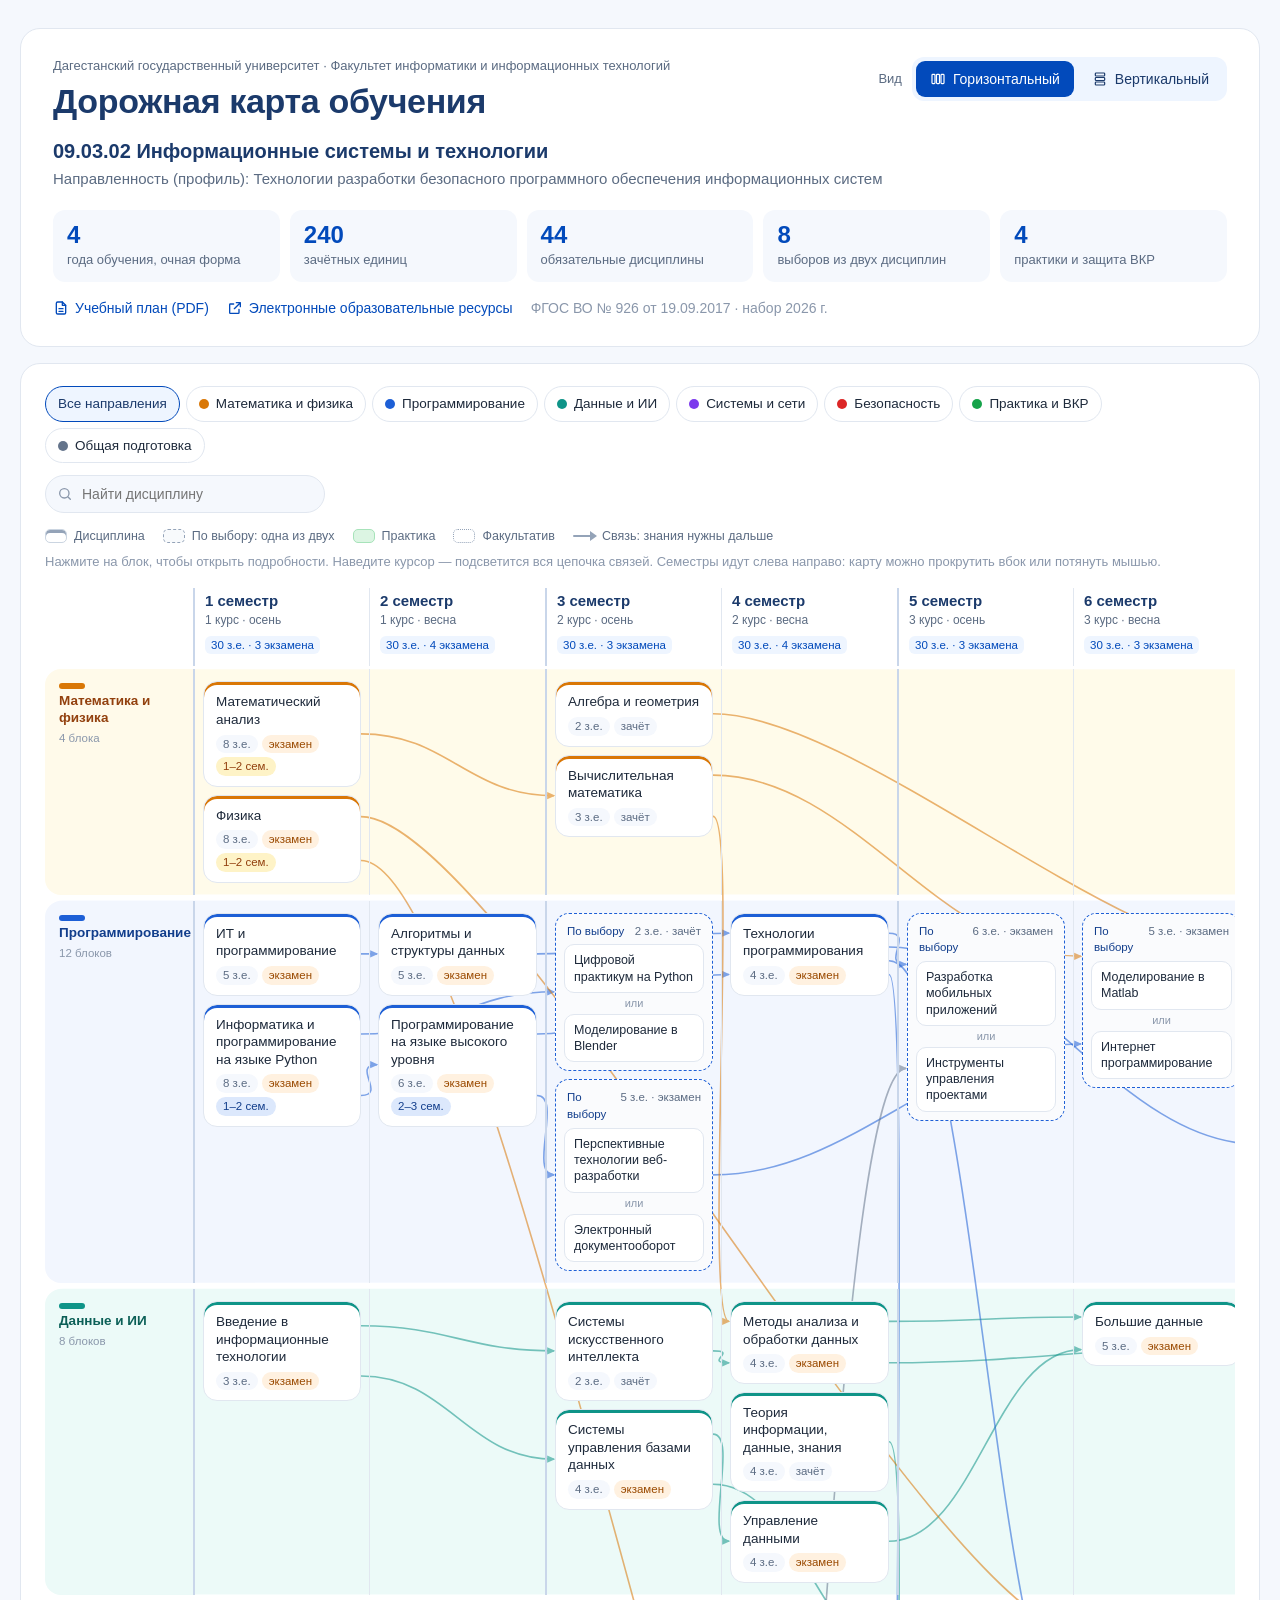
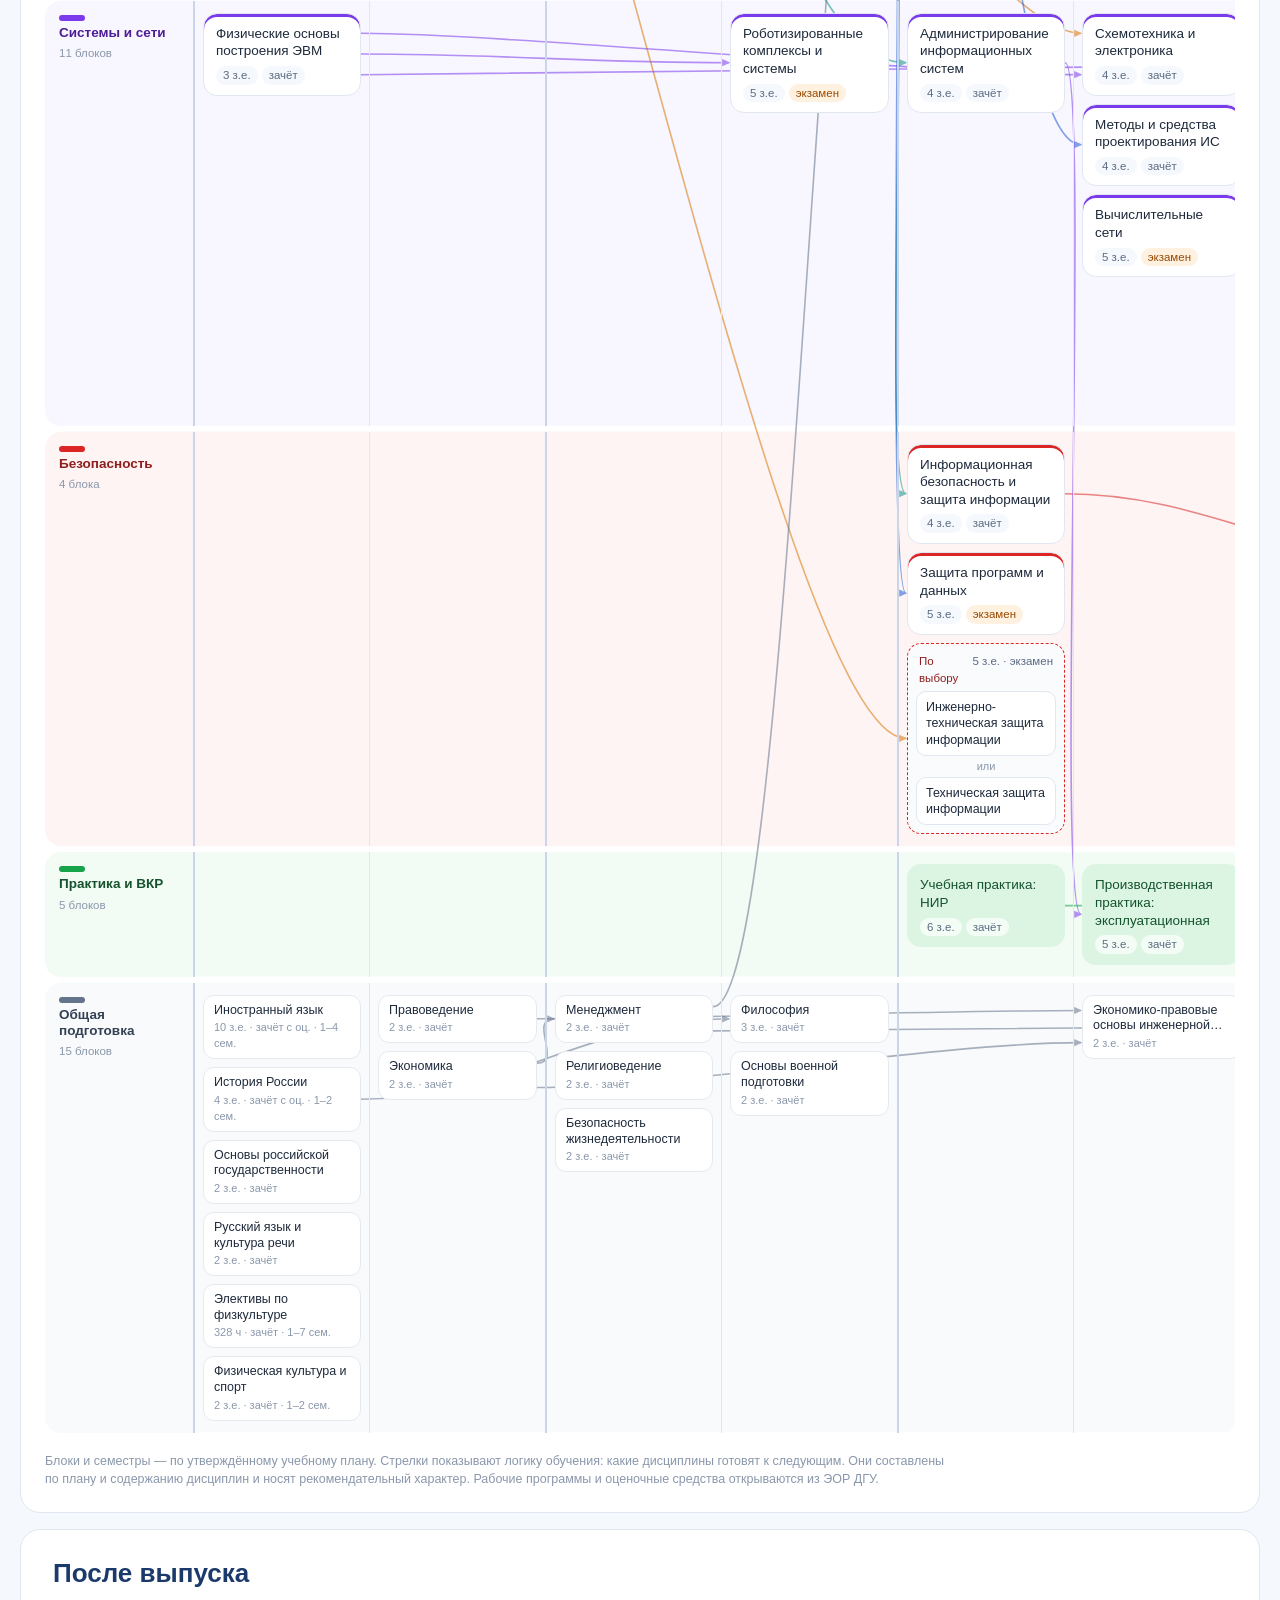
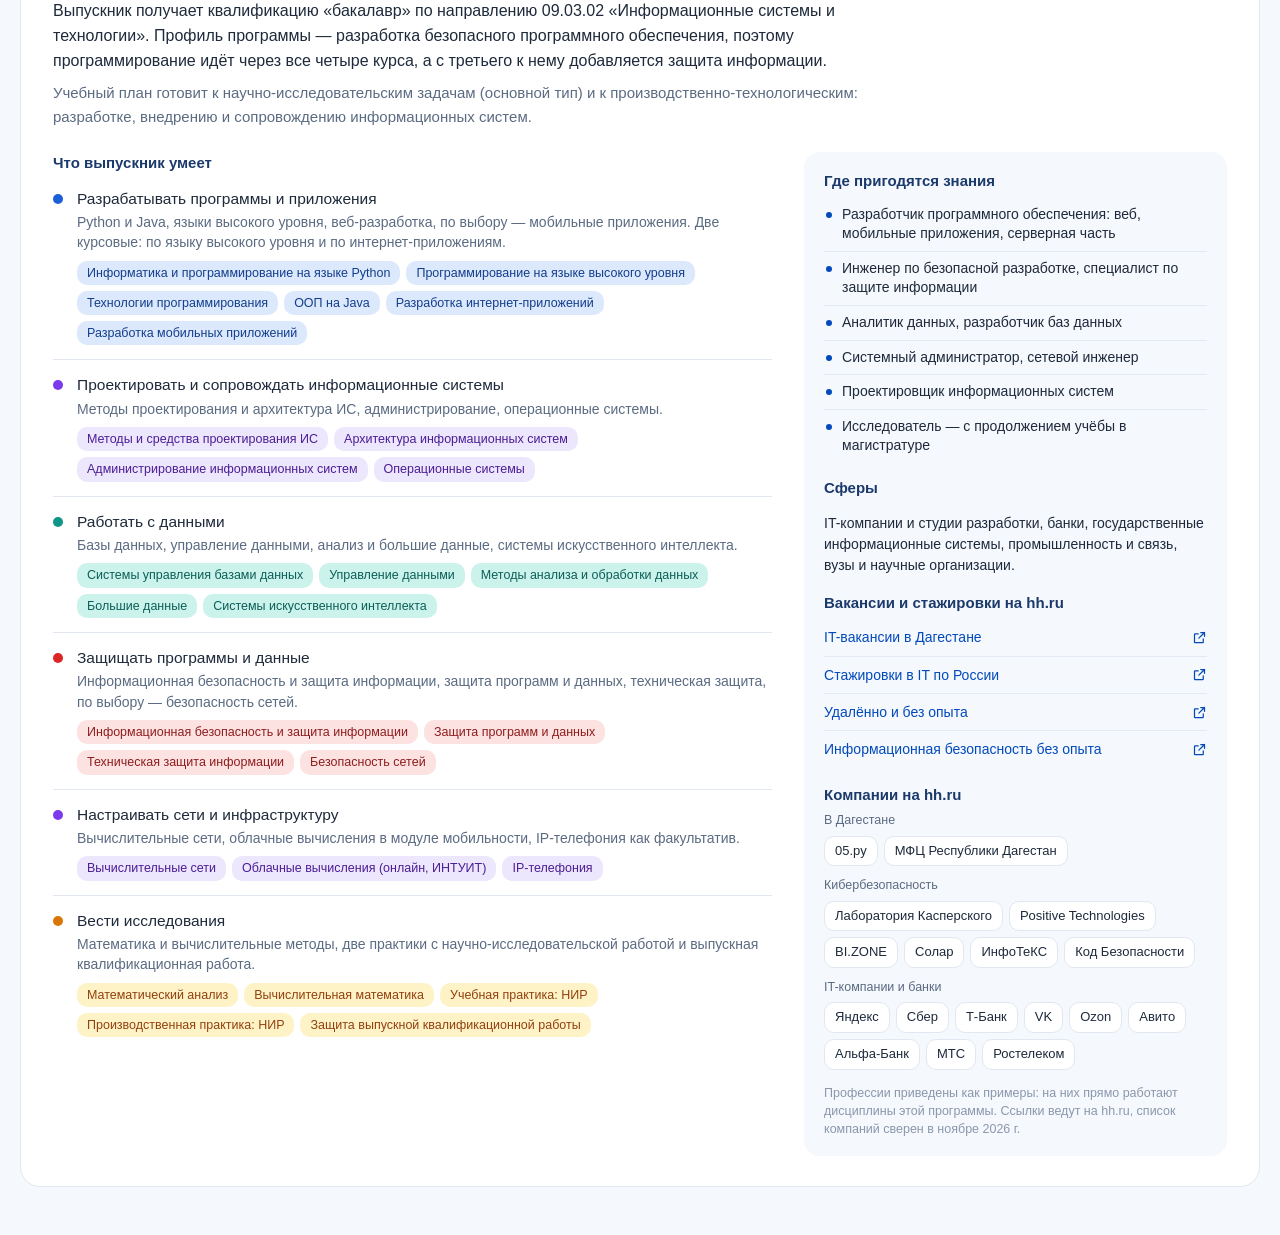
==== commit 30112ea0: "Переключатель «Вид»: горизонтальная карта по умолчанию Семестры слева направо, направления строками," ====
--- a/docs/index.html
+++ b/docs/index.html
@@ -33,6 +33,8 @@
   --rm-radius: 14px;
   --rm-label: 116px;
   --rm-lane-min: 138px;
+  --rm-hlabel: 148px;
+  --rm-col-min: 176px;
   --rm-gap: 8px;
   font-family: Geometria, "Montserrat", Arial, "Helvetica Neue", sans-serif;
   font-size: 15px;
@@ -57,6 +59,14 @@
 
 /* ---------- Шапка ---------- */
 #dgu-roadmap .rm-head { background: var(--rm-white); border-radius: 20px; padding: 28px 32px; border: 1px solid var(--rm-line); }
+#dgu-roadmap .rm-head-top { display: flex; flex-wrap: wrap; align-items: flex-start; justify-content: space-between; gap: 14px 24px; }
+#dgu-roadmap .rm-view { display: flex; align-items: center; gap: 10px; }
+#dgu-roadmap .rm-view-label { font-size: 13px; color: var(--rm-muted); }
+#dgu-roadmap .rm-view-btns { display: inline-flex; gap: 4px; background: var(--rm-sky); padding: 4px; border-radius: 12px; }
+#dgu-roadmap .rm-view-btns button { display: inline-flex; align-items: center; gap: 7px; padding: 8px 14px; border-radius: 9px; font-size: 14px; font-weight: 500; color: var(--rm-navy); white-space: nowrap; transition: background .15s, color .15s; }
+#dgu-roadmap .rm-view-btns button:hover { background: rgba(2, 74, 187, .08); }
+#dgu-roadmap .rm-view-btns button[aria-checked="true"] { background: var(--rm-blue); color: #fff; }
+#dgu-roadmap .rm-view-btns svg { width: 16px; height: 16px; fill: none; stroke: currentColor; stroke-width: 1.8; }
 #dgu-roadmap .rm-eyebrow { font-size: 13px; color: var(--rm-muted); }
 #dgu-roadmap .rm-title { font-size: 34px; line-height: 1.15; font-weight: 600; color: var(--rm-navy); margin-top: 6px !important; letter-spacing: -0.01em; }
 #dgu-roadmap .rm-switch { display: inline-flex; flex-wrap: wrap; gap: 4px; background: var(--rm-sky); padding: 4px; border-radius: 12px; margin-top: 18px; }
@@ -127,6 +137,22 @@
 #dgu-roadmap .rm-rowlabel--final b { color: #14532D; }
 #dgu-roadmap .rm-cell { padding: 12px 6px; display: flex; flex-direction: column; gap: var(--rm-gap); border-top: 1px solid var(--rm-line); min-width: 0; }
 #dgu-roadmap .rm-cell.rm-course { border-top: 2px solid #C9D6EA; }
+
+/* Горизонтальный вид: строки — направления, столбцы — семестры */
+#dgu-roadmap.rm--h .rm-tree { min-width: calc(var(--rm-hlabel) + var(--rm-cols, 9) * var(--rm-col-min)); }
+#dgu-roadmap.rm--h .rm-grid { grid-template-columns: var(--rm-hlabel) repeat(var(--rm-cols, 9), minmax(var(--rm-col-min), 1fr)); }
+#dgu-roadmap.rm--h .rm-colhead { padding: 4px 10px 12px; border-left: 1px solid var(--rm-line); }
+#dgu-roadmap.rm--h .rm-colhead.rm-course { border-left: 2px solid #C9D6EA; }
+#dgu-roadmap.rm--h .rm-colhead b { display: block; font-size: 15px; font-weight: 600; color: var(--rm-navy); line-height: 1.2; }
+#dgu-roadmap.rm--h .rm-colhead span { display: block; font-size: 12px; color: var(--rm-muted); margin-top: 2px; }
+#dgu-roadmap.rm--h .rm-colhead em { display: inline-block; font-style: normal; font-size: 11.5px; color: var(--rm-blue); background: var(--rm-sky); border-radius: 6px; padding: 1px 6px; margin-top: 6px; }
+#dgu-roadmap.rm--h .rm-colhead--final b { color: #14532D; }
+#dgu-roadmap.rm--h .rm-lanehead { position: sticky; left: 0; z-index: 3; margin: 3px 0; padding: 14px 12px 14px 14px; align-items: flex-start; justify-content: flex-start; text-align: left; border-radius: 16px 0 0 16px; background: #fff; background: color-mix(in srgb, var(--t) 38%, #fff); }
+#dgu-roadmap.rm--h .rm-lanehead b { font-size: 13.5px; }
+#dgu-roadmap.rm--h .rm-cell { border-top: 0; border-left: 1px solid var(--rm-line); padding: 12px 8px; margin: 3px 0; }
+#dgu-roadmap.rm--h .rm-cell.rm-course { border-left: 2px solid #C9D6EA; }
+#dgu-roadmap.rm--panning .rm-scroll { cursor: grabbing; -webkit-user-select: none; user-select: none; }
+#dgu-roadmap.rm--panning .rm-card { pointer-events: none; }
 
 #dgu-roadmap .rm-card { position: relative; display: flex; flex-direction: column; gap: 6px; width: 100%; background: var(--rm-white); border: 1px solid var(--rm-line); border-radius: var(--rm-radius); padding: 11px 12px 10px; box-shadow: inset 0 3px 0 var(--c); transition: transform .15s, box-shadow .15s, opacity .2s, border-color .15s; }
 #dgu-roadmap button.rm-card:hover, #dgu-roadmap .rm-opt:hover { border-color: var(--c); box-shadow: inset 0 3px 0 var(--c), 0 6px 18px rgba(27, 58, 107, .12); transform: translateY(-1px); }
@@ -214,12 +240,20 @@
 
 /* ---------- Адаптив ---------- */
 @media (max-width: 1100px) {
-  #dgu-roadmap { --rm-label: 96px; --rm-lane-min: 132px; }
+  #dgu-roadmap { --rm-label: 96px; --rm-lane-min: 132px; --rm-hlabel: 132px; --rm-col-min: 168px; }
 }
 @media (max-width: 760px) {
-  #dgu-roadmap { --rm-label: 66px; --rm-lane-min: 150px; padding: 16px 12px 32px; font-size: 14px; }
+  #dgu-roadmap { --rm-label: 66px; --rm-lane-min: 150px; --rm-hlabel: 96px; --rm-col-min: 156px; padding: 16px 12px 32px; font-size: 14px; }
   #dgu-roadmap .rm-head { padding: 20px 18px; border-radius: 16px; }
   #dgu-roadmap .rm-title { font-size: 26px; }
+  #dgu-roadmap .rm-view { flex: 1 1 100%; flex-direction: column; align-items: stretch; gap: 6px; }
+  #dgu-roadmap .rm-view-btns { display: flex; }
+  #dgu-roadmap .rm-view-btns button { flex: 1 1 0; min-width: 0; justify-content: center; padding: 8px 6px; font-size: 13.5px; }
+  #dgu-roadmap.rm--h .rm-lanehead { padding: 12px 6px 12px 10px; }
+  #dgu-roadmap.rm--h .rm-lanehead b { font-size: 12.5px; max-width: 100%; -webkit-hyphens: auto; hyphens: auto; overflow-wrap: anywhere; }
+  #dgu-roadmap.rm--h .rm-colhead { padding: 4px 8px 10px; }
+  #dgu-roadmap.rm--h .rm-colhead b { font-size: 13px; }
+  #dgu-roadmap.rm--h .rm-colhead em { display: none; }
   #dgu-roadmap .rm-switch { display: flex; }
   #dgu-roadmap .rm-switch button { flex: 1 1 auto; text-align: center; padding: 9px 10px; }
   #dgu-roadmap .rm-panel { padding: 16px 12px 18px; border-radius: 16px; }
@@ -242,6 +276,9 @@
   #dgu-roadmap .rm-semrow { grid-template-columns: 80px 1fr; }
   #dgu-roadmap .rm-semrow em { grid-column: 2; }
   #dgu-roadmap .rm-docs .rm-btn { flex: 1 1 100%; justify-content: center; }
+}
+@media (max-width: 350px) {
+  #dgu-roadmap .rm-view-btns svg { display: none; }
 }
 @media (prefers-reduced-motion: reduce) {
   #dgu-roadmap * { animation: none !important; transition: none !important; }
@@ -294,8 +331,19 @@
 </style>
 <div id="dgu-roadmap" class="rm" lang="ru">
   <header class="rm-head">
-    <div class="rm-eyebrow">Дагестанский государственный университет · <span data-rm="faculty"></span></div>
-    <h1 class="rm-title">Дорожная карта обучения</h1>
+    <div class="rm-head-top">
+      <div>
+        <div class="rm-eyebrow">Дагестанский государственный университет · <span data-rm="faculty"></span></div>
+        <h1 class="rm-title">Дорожная карта обучения</h1>
+      </div>
+      <div class="rm-view">
+        <span class="rm-view-label" id="rm-view-label">Вид</span>
+        <div class="rm-view-btns" role="radiogroup" aria-labelledby="rm-view-label" data-rm="view">
+          <button type="button" role="radio" data-view="h" aria-checked="true"><svg viewBox="0 0 24 24" aria-hidden="true"><rect x="3" y="5" width="4.5" height="14" rx="1.2"/><rect x="9.75" y="5" width="4.5" height="14" rx="1.2"/><rect x="16.5" y="5" width="4.5" height="14" rx="1.2"/></svg>Горизонтальный</button>
+          <button type="button" role="radio" data-view="v" aria-checked="false"><svg viewBox="0 0 24 24" aria-hidden="true"><rect x="5" y="3" width="14" height="4.5" rx="1.2"/><rect x="5" y="9.75" width="14" height="4.5" rx="1.2"/><rect x="5" y="16.5" width="14" height="4.5" rx="1.2"/></svg>Вертикальный</button>
+        </div>
+      </div>
+    </div>
     <div class="rm-switch" role="tablist" aria-label="Направление подготовки"></div>
     <div class="rm-program">
       <div class="rm-program-name" data-rm="name"></div>
@@ -381,7 +429,8 @@
   var ICON_X = '<svg viewBox="0 0 24 24" aria-hidden="true"><path d="M6 6l12 12M18 6 6 18"/></svg>';
 
   var mqNarrow = window.matchMedia('(max-width: 760px)');
-  var state = { pi: 0, track: 'all', query: '', hover: null, pinned: null };
+  // view: 'h' — семестры слева направо (по умолчанию), 'v' — сверху вниз
+  var state = { pi: 0, track: 'all', query: '', hover: null, pinned: null, view: 'h' };
   var P, byCode, outAdj, inAdj, cardEls, edgeEls, lastOpener, prevOverflow;
 
   // ---------- утилиты ----------
@@ -536,20 +585,55 @@
   var RANK = { core: 0, practice: 0, gia: 0, variable: 1, sport: 1, choice: 2, optional: 3 };
   function rank(n) { return RANK[n.kind] == null ? 1 : RANK[n.kind]; }
 
+  function horizontal() { return state.view === 'h'; }
+
+  function laneHead(t) {
+    var cnt = P.nodes.filter(function (n) { return n.track === t.id; }).length;
+    return '<div class="rm-lanehead" data-lane="' + t.id + '" style="' + vars(t.id) + '"><i></i><b>' + esc(t.name) + '</b><span>' +
+      cnt + ' ' + plural(cnt, 'блок', 'блока', 'блоков') + '</span></div>';
+  }
+  function cellCards(row, t) {
+    return P.nodes.filter(function (n) { return n.start === row && n.track === t.id; })
+      .sort(function (a, b) { return rank(a) - rank(b) || b.sems.length - a.sems.length || (a.code < b.code ? -1 : 1); })
+      .map(cardHtml).join('');
+  }
+
+  // горизонтальный вид: строки — направления, столбцы — семестры
+  function gridHorizontal(maxRow) {
+    var html = '<div class="rm-corner"></div>';
+    for (var col = 1; col <= maxRow; col++) {
+      var final = col === 9;
+      html += final
+        ? '<div class="rm-colhead rm-colhead--final rm-course"><b>Финиш</b><span>итоговая аттестация</span></div>'
+        : '<div class="rm-colhead' + (col % 2 === 1 ? ' rm-course' : '') + '"><b>' + col + ' семестр</b><span>' + Math.ceil(col / 2) + ' курс · ' +
+          (col % 2 ? 'осень' : 'весна') + '</span><em>' + semSummary(col) + '</em></div>';
+    }
+    P.tracks.forEach(function (t) {
+      html += laneHead(t);
+      for (var c = 1; c <= maxRow; c++) {
+        html += '<div class="rm-cell' + (c === 9 || c % 2 === 1 ? ' rm-course' : '') + '">' + cellCards(c, t) + '</div>';
+      }
+    });
+    return html;
+  }
+
   function renderGrid() {
+    var grid = $('grid');
+    var maxRow = Math.max.apply(null, P.nodes.map(function (n) { return n.start; }));
+    root.classList.toggle('rm--h', horizontal());
+    root.classList.toggle('rm--v', !horizontal());
+    if (horizontal()) {
+      root.style.setProperty('--rm-cols', maxRow);
+      grid.innerHTML = gridHorizontal(maxRow);
+      return afterGrid(grid);
+    }
     var lanes = (mqNarrow.matches && state.track !== 'all')
       ? P.tracks.filter(function (t) { return t.id === state.track; })
       : P.tracks;
-    var grid = $('grid');
     root.style.setProperty('--rm-lanes', lanes.length);
-    var maxRow = Math.max.apply(null, P.nodes.map(function (n) { return n.start; }));
 
     var html = '<div class="rm-corner"></div>';
-    lanes.forEach(function (t) {
-      var cnt = P.nodes.filter(function (n) { return n.track === t.id; }).length;
-      html += '<div class="rm-lanehead" data-lane="' + t.id + '" style="' + vars(t.id) + '"><i></i><b>' + esc(t.name) + '</b><span>' +
-        cnt + ' ' + plural(cnt, 'блок', 'блока', 'блоков') + '</span></div>';
-    });
+    lanes.forEach(function (t) { html += laneHead(t); });
     for (var row = 1; row <= maxRow; row++) {
       var final = row === 9;
       var course = !final && row % 2 === 1 ? ' rm-course' : '';
@@ -558,13 +642,14 @@
         : '<div class="rm-rowlabel' + course + '"><b>' + row + ' семестр</b><span>' + Math.ceil(row / 2) + ' курс · ' +
           (row % 2 ? 'осень' : 'весна') + '</span><em>' + semSummary(row) + '</em></div>';
       lanes.forEach(function (t) {
-        var cards = P.nodes.filter(function (n) { return n.start === row && n.track === t.id; })
-          .sort(function (a, b) { return rank(a) - rank(b) || b.sems.length - a.sems.length || (a.code < b.code ? -1 : 1); })
-          .map(cardHtml).join('');
-        html += '<div class="rm-cell' + (final ? ' rm-course' : course) + '">' + cards + '</div>';
+        html += '<div class="rm-cell' + (final ? ' rm-course' : course) + '">' + cellCards(row, t) + '</div>';
       });
     }
     grid.innerHTML = html;
+    afterGrid(grid);
+  }
+
+  function afterGrid(grid) {
     cardEls = {};
     grid.querySelectorAll('[data-code]').forEach(function (elm) { cardEls[elm.getAttribute('data-code')] = elm; });
     applyState();
@@ -584,9 +669,11 @@
     svg.setAttribute('width', W); svg.setAttribute('height', H);
     svg.setAttribute('viewBox', '0 0 ' + W + ' ' + H);
     var tr = tree.getBoundingClientRect();
+    var hz = horizontal();
     function box(elm) {
       var r = elm.getBoundingClientRect();
-      return { l: r.left - tr.left, t: r.top - tr.top, w: r.width, h: r.height, cx: r.left - tr.left + r.width / 2 };
+      return { l: r.left - tr.left, t: r.top - tr.top, w: r.width, h: r.height,
+        cx: r.left - tr.left + r.width / 2, cy: r.top - tr.top + r.height / 2 };
     }
 
     var out = '<defs>';
@@ -596,10 +683,12 @@
     });
     out += '</defs>';
 
-    // фоновые «ветки»: полосы направлений
+    // фоновые «ветки»: полосы направлений (в горизонтальном виде — строки)
     grid.querySelectorAll('.rm-lanehead').forEach(function (h) {
       var b = box(h), p = PALETTE[h.getAttribute('data-lane')] || FALLBACK;
-      out += '<rect x="' + (b.l + 3) + '" y="2" width="' + (b.w - 6) + '" height="' + (H - 4) + '" rx="16" fill="' + p.t + '" fill-opacity=".38"/>';
+      out += hz
+        ? '<rect x="2" y="' + b.t + '" width="' + (W - 4) + '" height="' + b.h + '" rx="16" fill="' + p.t + '" fill-opacity=".38"/>'
+        : '<rect x="' + (b.l + 3) + '" y="2" width="' + (b.w - 6) + '" height="' + (H - 4) + '" rx="16" fill="' + p.t + '" fill-opacity=".38"/>';
     });
 
     // точки выхода/входа разносим, чтобы стрелки не сливались
@@ -611,12 +700,14 @@
       (outs[e[0]] = outs[e[0]] || []).push(e);
       (ins[e[1]] = ins[e[1]] || []).push(e);
     });
+    // в вертикальном виде точки разносятся по ширине карточки, в горизонтальном — по высоте
     function spread(list, key, otherKey) {
-      list.sort(function (a, b) { return boxes[a[otherKey]].cx - boxes[b[otherKey]].cx; });
+      var c = hz ? 'cy' : 'cx';
+      list.sort(function (a, b) { return boxes[a[otherKey]][c] - boxes[b[otherKey]][c]; });
       var b = boxes[list[0][key]], n = list.length, pos = {};
       list.forEach(function (e, i) {
         var f = n === 1 ? 0.5 : 0.25 + 0.5 * i / (n - 1);
-        pos[e[0] + '>' + e[1]] = b.l + b.w * f;
+        pos[e[0] + '>' + e[1]] = hz ? b.t + b.h * f : b.l + b.w * f;
       });
       return pos;
     }
@@ -628,12 +719,20 @@
     P.edges.forEach(function (e) {
       var a = boxes[e[0]], b = boxes[e[1]];
       if (!a || !b) return;
-      var key = e[0] + '>' + e[1];
-      var x1 = xOut[key], y1 = a.t + a.h, x2 = xIn[key], y2 = b.t - 1;
-      var dy = Math.max(26, Math.min(140, (y2 - y1) * 0.45));
+      var key = e[0] + '>' + e[1], d;
+      if (hz) {
+        var hx1 = a.l + a.w, hy1 = xOut[key], hx2 = b.l - 1, hy2 = xIn[key];
+        var dx = Math.max(26, Math.min(140, (hx2 - hx1) * 0.45));
+        d = 'M' + hx1.toFixed(1) + ' ' + hy1.toFixed(1) + ' C' + (hx1 + dx).toFixed(1) + ' ' + hy1.toFixed(1) + ' ' +
+          (hx2 - dx).toFixed(1) + ' ' + hy2.toFixed(1) + ' ' + hx2.toFixed(1) + ' ' + hy2.toFixed(1);
+      } else {
+        var x1 = xOut[key], y1 = a.t + a.h, x2 = xIn[key], y2 = b.t - 1;
+        var dy = Math.max(26, Math.min(140, (y2 - y1) * 0.45));
+        d = 'M' + x1.toFixed(1) + ' ' + y1.toFixed(1) + ' C' + x1.toFixed(1) + ' ' + (y1 + dy).toFixed(1) + ' ' +
+          x2.toFixed(1) + ' ' + (y2 - dy).toFixed(1) + ' ' + x2.toFixed(1) + ' ' + y2.toFixed(1);
+      }
       var track = byCode[e[0]].node.track;
-      out += '<path class="rm-edge" data-a="' + esc(e[0]) + '" data-b="' + esc(e[1]) + '" d="M' + x1.toFixed(1) + ' ' + y1.toFixed(1) +
-        ' C' + x1.toFixed(1) + ' ' + (y1 + dy).toFixed(1) + ' ' + x2.toFixed(1) + ' ' + (y2 - dy).toFixed(1) + ' ' + x2.toFixed(1) + ' ' + y2.toFixed(1) +
+      out += '<path class="rm-edge" data-a="' + esc(e[0]) + '" data-b="' + esc(e[1]) + '" d="' + d +
         '" stroke="' + color(track) + '" marker-end="url(#rm-ah-' + (PALETTE[track] ? track : 'gen') + ')"/>';
     });
     svg.innerHTML = out;
@@ -815,13 +914,15 @@
   // ---------- события ----------
   root.addEventListener('click', function (ev) {
     var t = ev.target;
+    var vb = t.closest('[data-view]');
+    if (vb) { setView(vb.getAttribute('data-view')); return; }
     var sw = t.closest('.rm-switch button');
     if (sw) { state.pi = +sw.getAttribute('data-pi'); state.track = 'all'; state.pinned = null; renderAll(); return; }
     var chip = t.closest('[data-track]');
     if (chip) {
       state.track = chip.getAttribute('data-track'); state.pinned = null;
       renderTracks();
-      if (mqNarrow.matches) renderGrid(); else applyState();
+      if (mqNarrow.matches && !horizontal()) renderGrid(); else applyState();
       return;
     }
     if (t.closest('[data-rm="close"]')) { closeModal(); return; }
@@ -860,6 +961,57 @@
       else if (!ev.shiftKey && document.activeElement === last) { ev.preventDefault(); first.focus(); }
     }
   });
+
+  // ---------- вид: горизонтальный / вертикальный ----------
+  function syncView() {
+    $('view').querySelectorAll('[data-view]').forEach(function (b) {
+      var on = b.getAttribute('data-view') === state.view;
+      b.setAttribute('aria-checked', String(on));
+      b.tabIndex = on ? 0 : -1;
+    });
+  }
+  function setView(v) {
+    if (v === state.view || (v !== 'h' && v !== 'v')) return;
+    state.view = v;
+    syncView();
+    $('scroll').scrollLeft = 0;
+    renderHint();
+    renderGrid();
+  }
+  $('view').addEventListener('keydown', function (ev) {
+    if (['ArrowLeft', 'ArrowRight', 'ArrowUp', 'ArrowDown'].indexOf(ev.key) < 0) return;
+    ev.preventDefault();
+    setView(state.view === 'h' ? 'v' : 'h');
+    $('view').querySelector('[data-view="' + state.view + '"]').focus();
+  });
+
+  // карту, которая не помещается по ширине, можно тянуть мышью
+  var pan = null, panClick = false;
+  $('scroll').addEventListener('pointerdown', function (ev) {
+    var sc = $('scroll');
+    if (ev.pointerType !== 'mouse' || ev.button !== 0 || sc.scrollWidth <= sc.clientWidth) return;
+    pan = { x: ev.clientX, left: sc.scrollLeft, moved: false };
+  });
+  window.addEventListener('pointermove', function (ev) {
+    if (!pan) return;
+    var dx = ev.clientX - pan.x;
+    if (!pan.moved && Math.abs(dx) > 6) {
+      pan.moved = true;
+      root.classList.add('rm--panning');
+      if (window.getSelection) window.getSelection().removeAllRanges();
+    }
+    if (pan.moved) $('scroll').scrollLeft = pan.left - dx;
+  });
+  window.addEventListener('pointerup', function () {
+    if (!pan) return;
+    if (pan.moved) { panClick = true; setTimeout(function () { panClick = false; }, 0); }
+    pan = null;
+    root.classList.remove('rm--panning');
+  });
+  // после перетаскивания не открываем карточку, на которой отпустили мышь
+  root.addEventListener('click', function (ev) {
+    if (panClick) { ev.stopPropagation(); ev.preventDefault(); panClick = false; }
+  }, true);
 
   if (window.ResizeObserver) new ResizeObserver(scheduleDraw).observe($('grid'));
   else window.addEventListener('resize', scheduleDraw);
@@ -906,13 +1058,17 @@
 
   function renderHint() {
     var touch = window.matchMedia('(hover: none)').matches;
+    var hz = horizontal();
     $('hint').textContent = touch
       ? 'Нажмите на блок — откроются подробности, а на дереве подсветится цепочка связей.' +
-        (mqNarrow.matches ? ' Дерево листается вбок; кнопки направлений показывают одну ветку.' : '')
-      : 'Нажмите на блок, чтобы открыть подробности. Наведите курсор — подсветится вся цепочка связей.';
+        (hz ? ' Семестры идут слева направо, карта листается вбок.'
+            : (mqNarrow.matches ? ' Дерево листается вбок; кнопки направлений показывают одну ветку.' : ''))
+      : 'Нажмите на блок, чтобы открыть подробности. Наведите курсор — подсветится вся цепочка связей.' +
+        (hz ? ' Семестры идут слева направо: карту можно прокрутить вбок или потянуть мышью.' : '');
   }
 
   function renderAll() {
+    syncView();
     renderHint();
     indexProgram();
     renderHeader();
